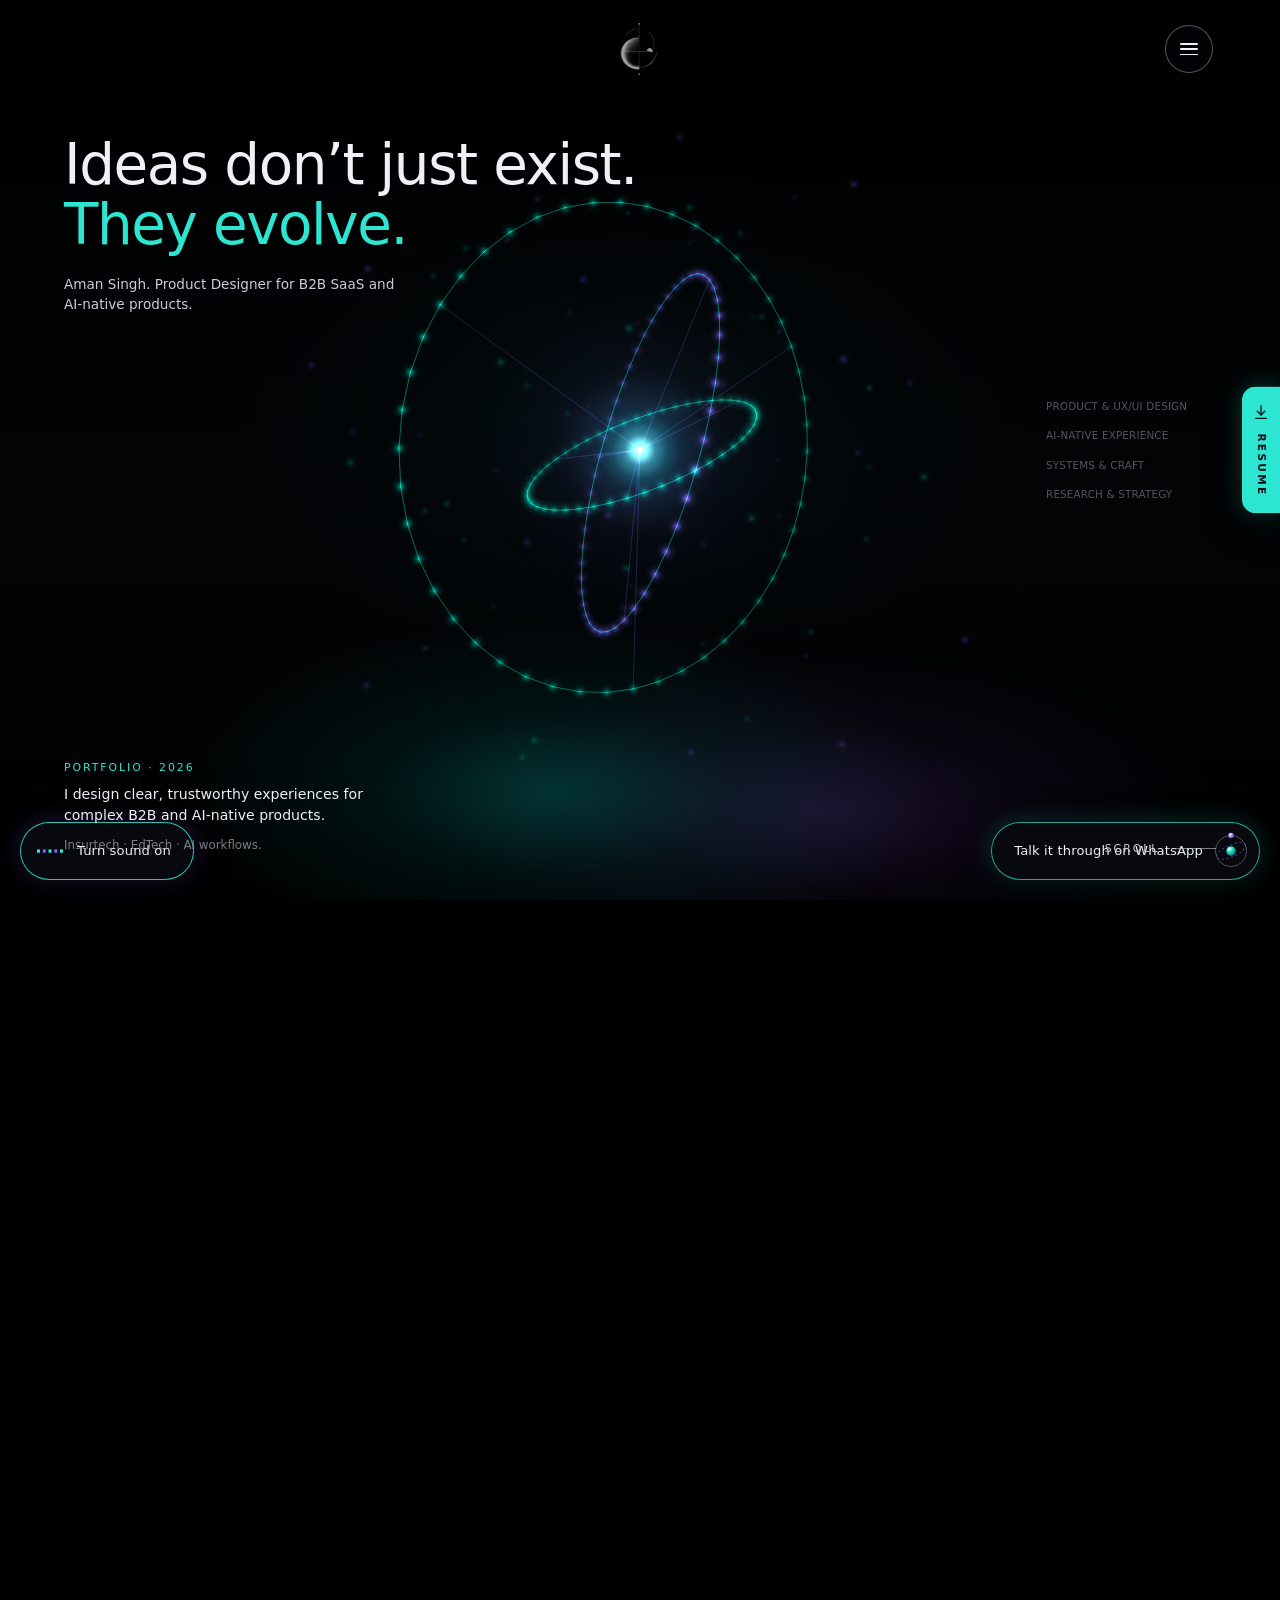
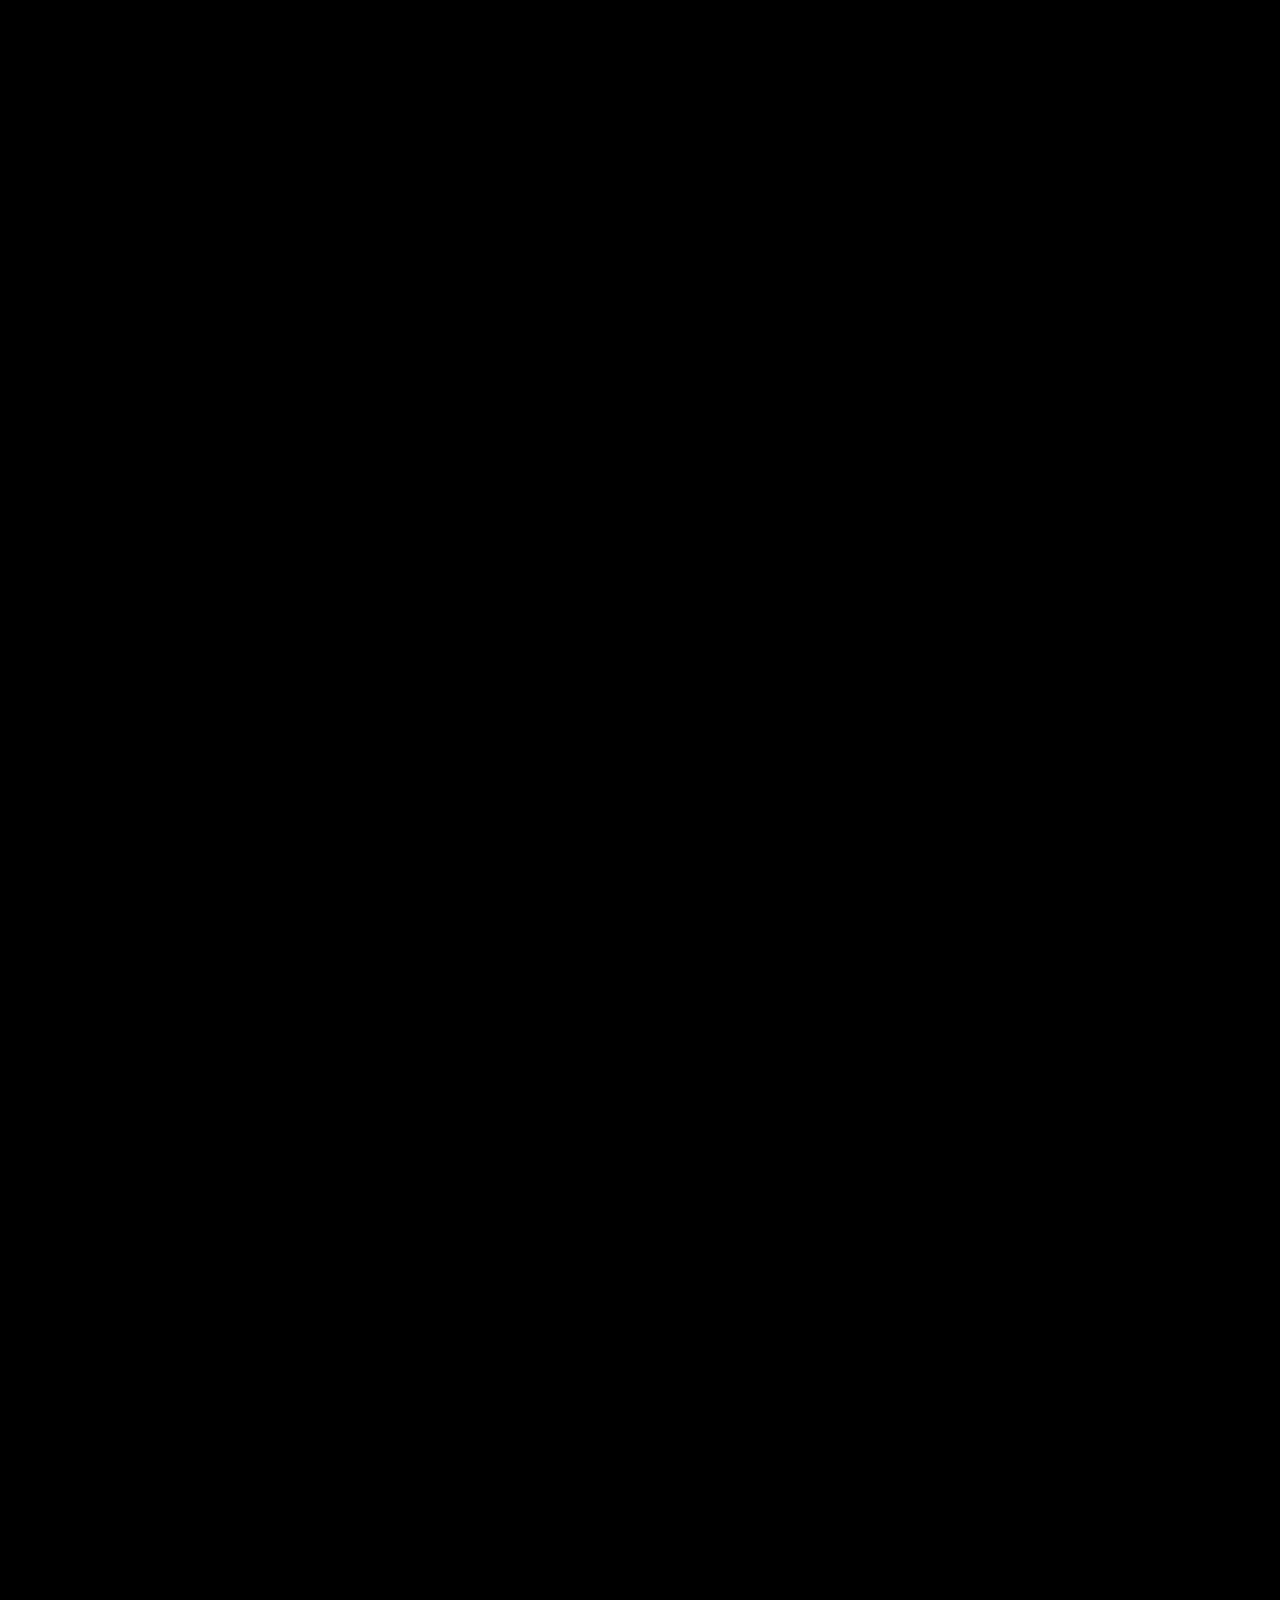
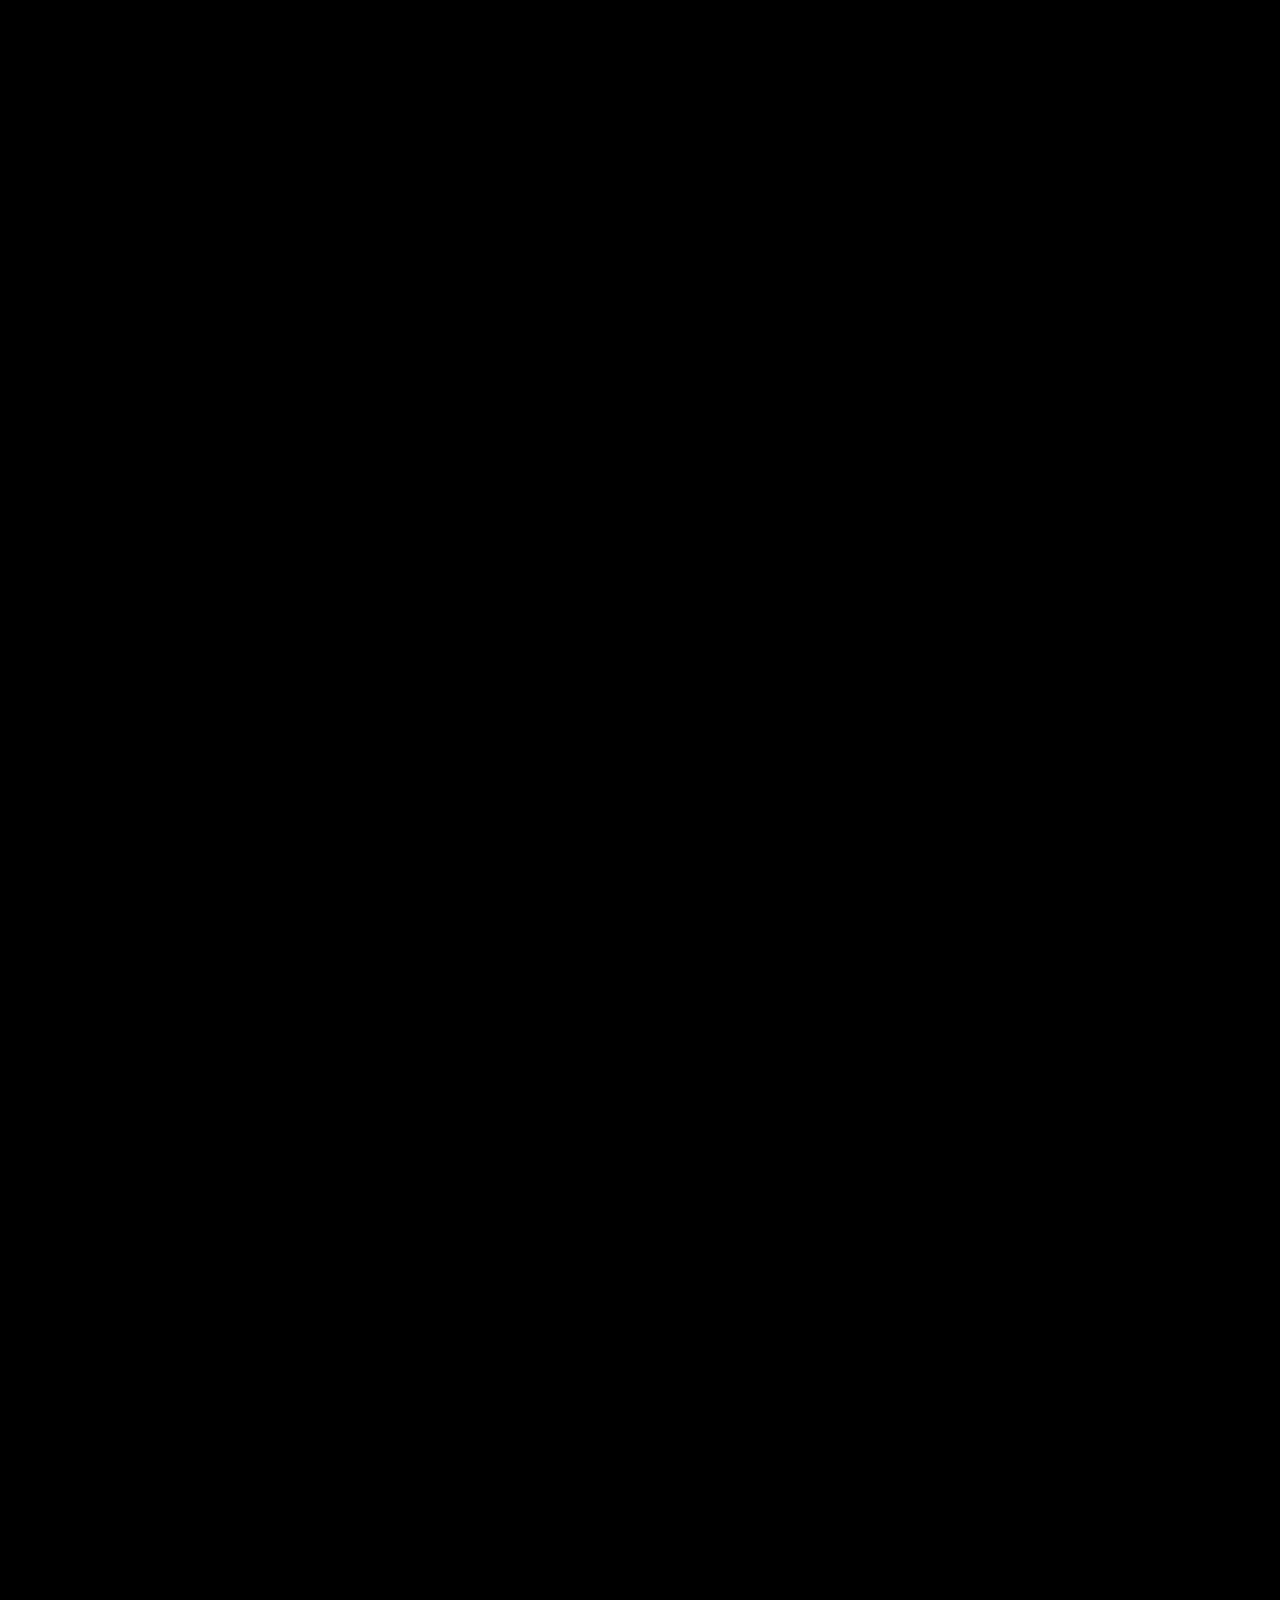
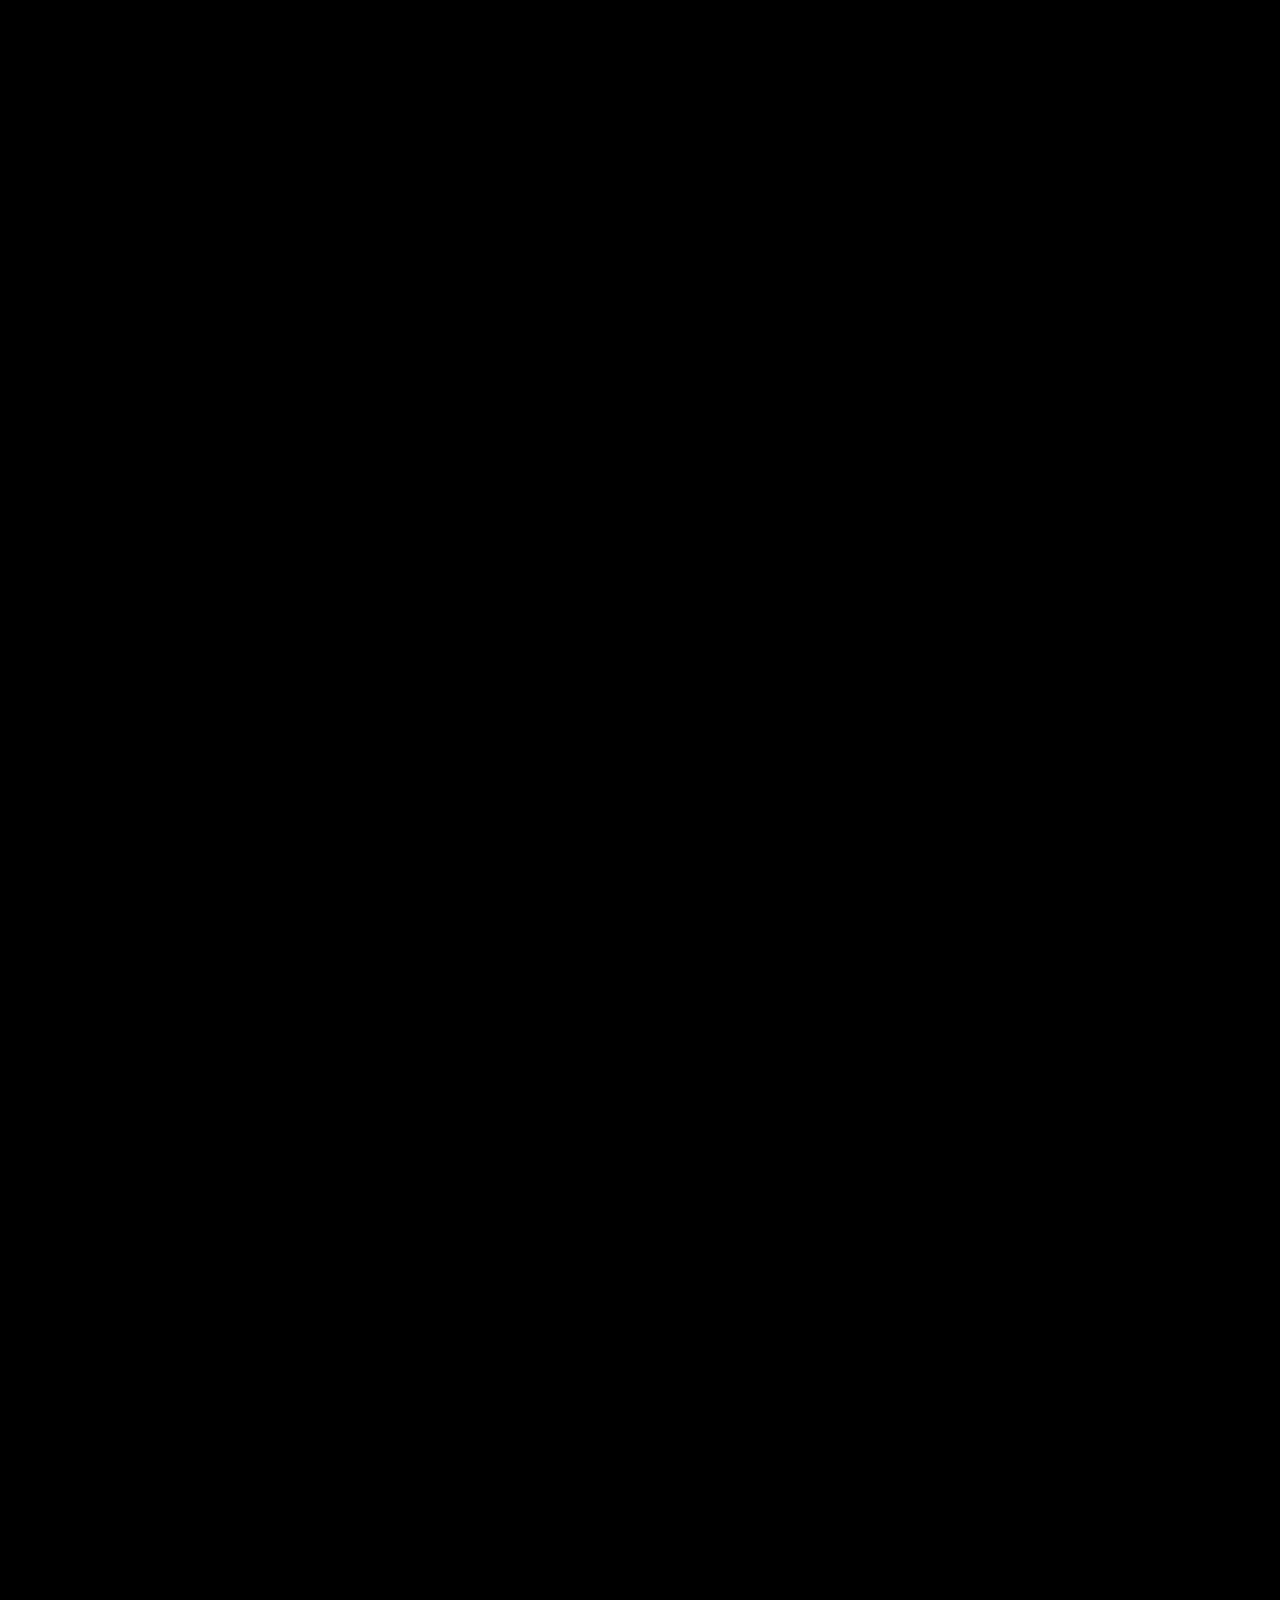
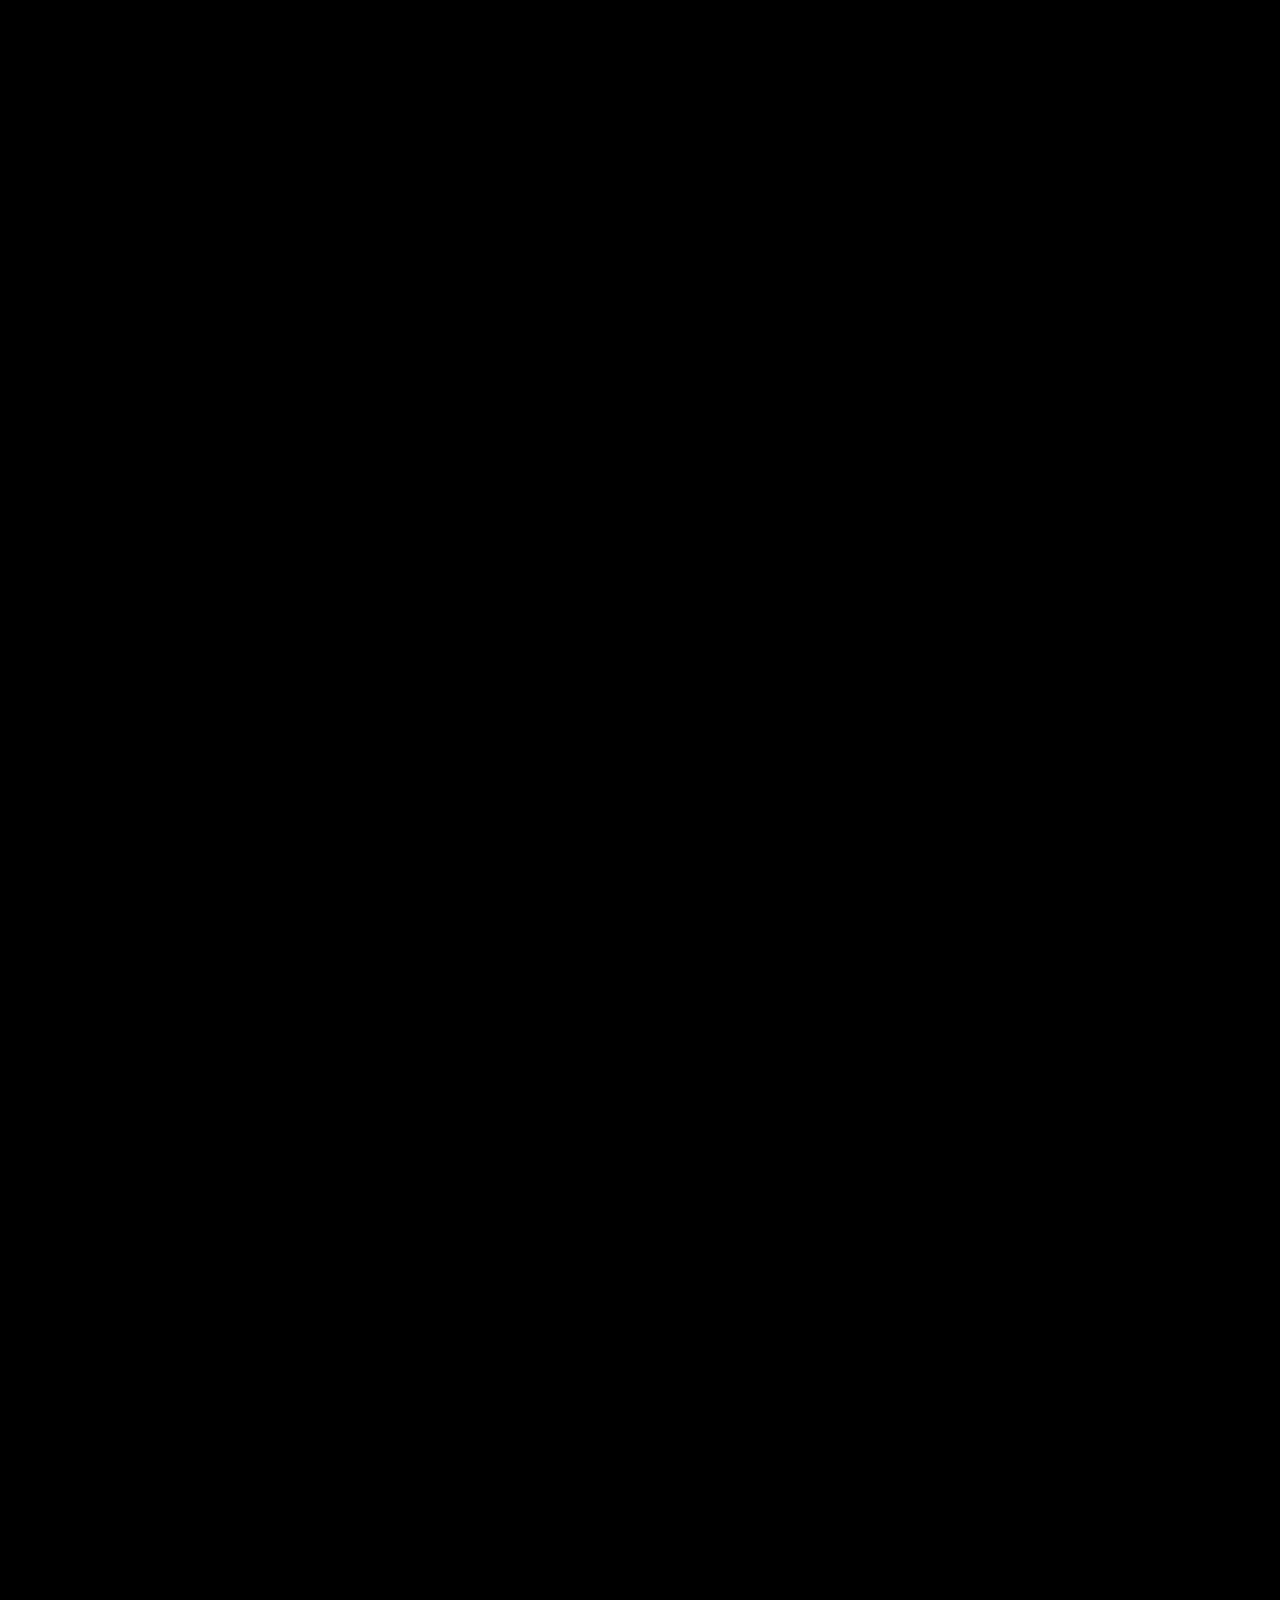
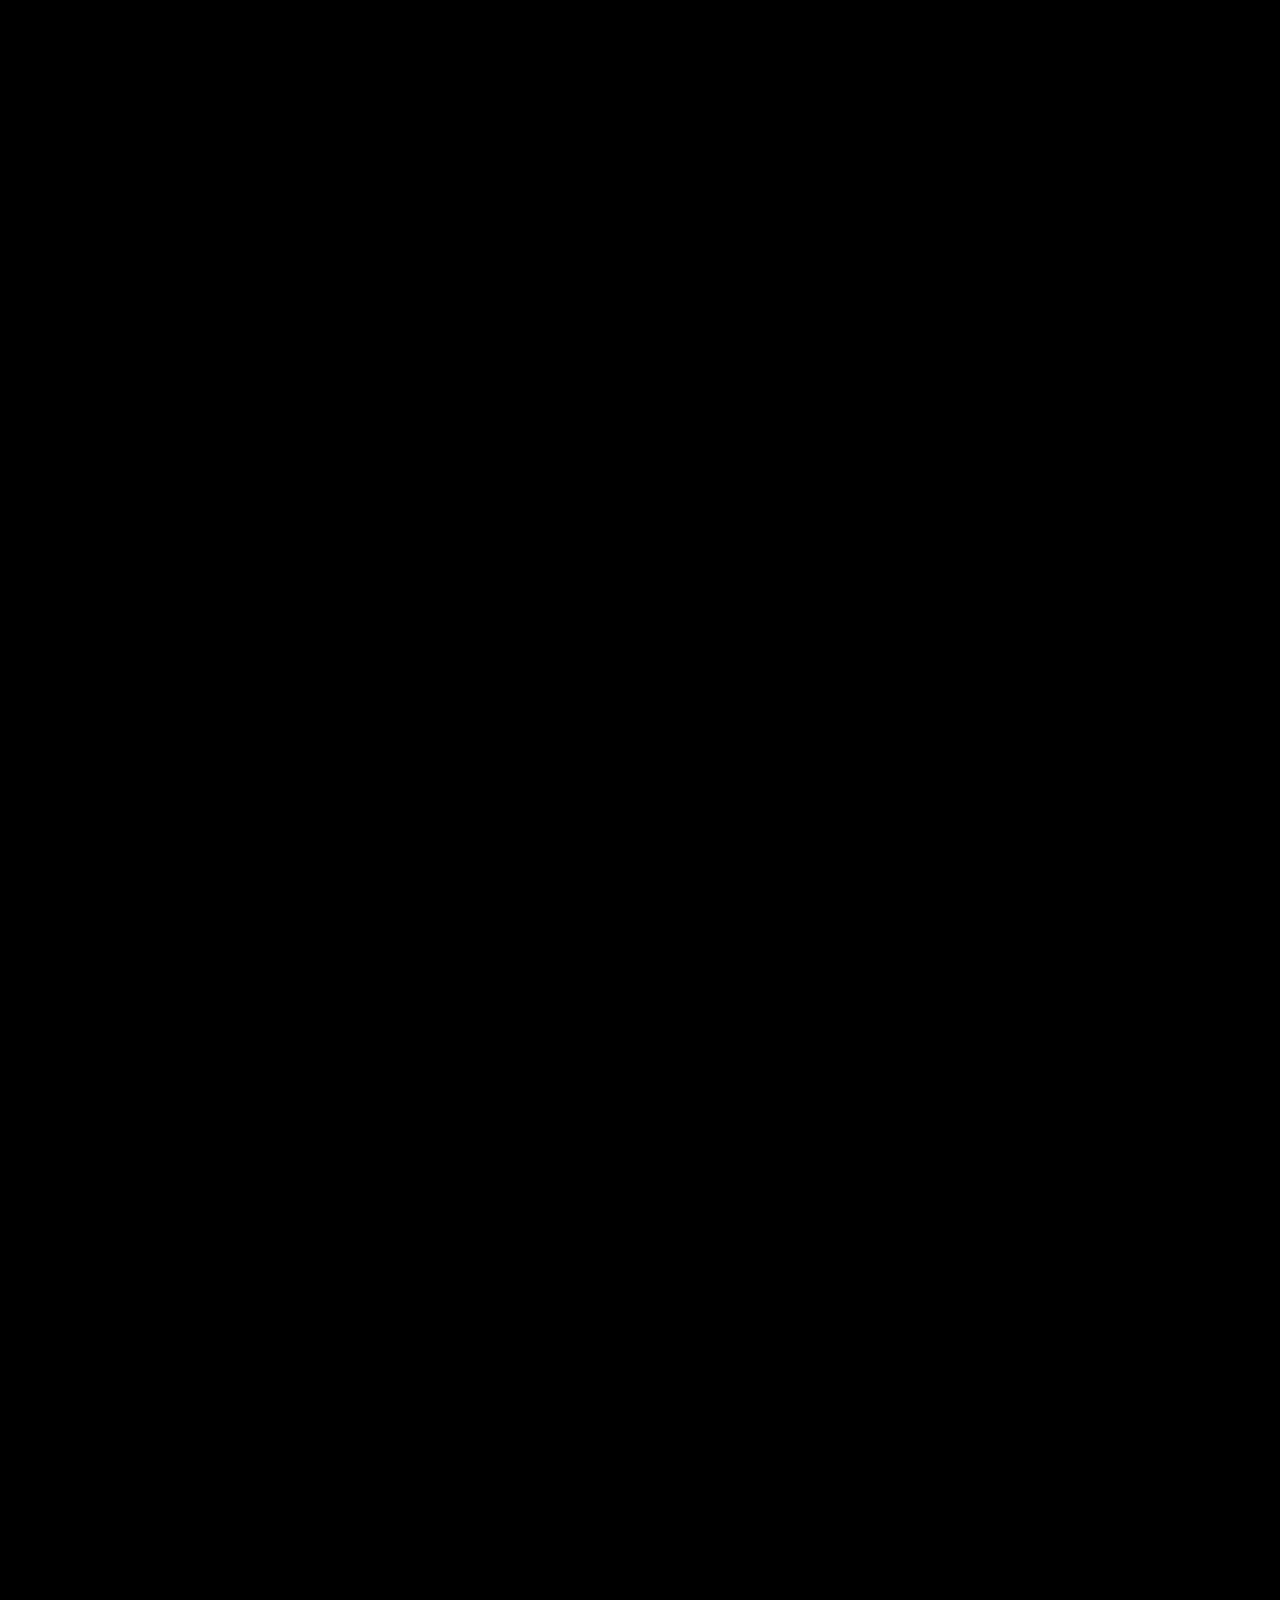
==== index.html @ 2b586ad7 "Initial commit: Aman Singh portfolio website" ====
<!DOCTYPE html>

<html lang="en">
<head>
<meta charset="utf-8"/>
<meta content="width=device-width, initial-scale=1, viewport-fit=cover" name="viewport"/>
<title>Aman Singh — Product Designer | Insurtech, B2B SaaS &amp; AI</title>
<meta name="description" content="Product Designer with 3+ years designing insurance, B2B SaaS and AI products. Case studies: Kinetic, AI for Insurance, Asuretify and a learning platform.">
<link rel="canonical" href="https://existential.design/">
<link rel="alternate" hreflang="en" href="https://existential.design/">
<link rel="alternate" hreflang="x-default" href="https://existential.design/">
<meta name="robots" content="index,follow,max-image-preview:large,max-snippet:-1,max-video-preview:-1">
<meta name="author" content="Aman Kumar Singh">
<meta name="referrer" content="strict-origin-when-cross-origin">
<meta name="theme-color" content="#040509">
<meta name="color-scheme" content="dark">
<meta name="format-detection" content="telephone=no">
<meta name="application-name" content="existential.design">
<meta name="apple-mobile-web-app-title" content="Aman Singh">
<meta name="apple-mobile-web-app-capable" content="yes">
<meta name="apple-mobile-web-app-status-bar-style" content="black-translucent">
<meta name="msapplication-TileColor" content="#040509">
<meta property="og:type" content="website">
<meta property="og:site_name" content="existential.design">
<meta property="og:locale" content="en_US">
<meta property="og:title" content="Aman Singh — Product Designer | Insurtech, B2B SaaS &amp; AI">
<meta property="og:description" content="Product Designer with 3+ years designing insurance, B2B SaaS and AI products. Case studies: Kinetic, AI for Insurance, Asuretify and a learning platform.">
<meta property="og:url" content="https://existential.design/">
<meta property="og:image" content="https://existential.design/og-image.jpg">
<meta property="og:image:type" content="image/jpeg">
<meta property="og:image:width" content="1200">
<meta property="og:image:height" content="630">
<meta property="og:image:alt" content="Aman Singh, Product Designer. Insurtech, B2B SaaS and AI products. existential.design">
<meta name="twitter:card" content="summary_large_image">
<meta name="twitter:title" content="Aman Singh — Product Designer | Insurtech, B2B SaaS &amp; AI">
<meta name="twitter:description" content="Product Designer with 3+ years designing insurance, B2B SaaS and AI products. Case studies: Kinetic, AI for Insurance, Asuretify and a learning platform.">
<meta name="twitter:image" content="https://existential.design/og-image.jpg">
<meta name="twitter:image:alt" content="Aman Singh, Product Designer. Insurtech, B2B SaaS and AI products. existential.design">
<link rel="icon" href="/favicon.ico" sizes="48x48">
<link rel="icon" type="image/svg+xml" href="/favicon.svg">
<link rel="icon" type="image/png" sizes="32x32" href="/favicon-32.png">
<link rel="icon" type="image/png" sizes="16x16" href="/favicon-16.png">
<link rel="apple-touch-icon" href="/apple-touch-icon.png">
<link rel="manifest" href="/site.webmanifest">
<link rel="sitemap" type="application/xml" href="/sitemap.xml">
<link rel="stylesheet" href="css/main.css?v=20261103">
<link rel="stylesheet" href="css/sections.css?v=20261103">


<script type="application/ld+json">{"@context": "https://schema.org", "@graph": [{"@type": "WebSite", "@id": "https://existential.design/#website", "url": "https://existential.design/", "name": "Aman Singh — Product Designer", "alternateName": "existential.design", "description": "Product Designer with 3+ years designing insurance, B2B SaaS and AI products. Case studies: Kinetic, AI for Insurance, Asuretify and a learning platform.", "inLanguage": "en", "publisher": {"@id": "https://existential.design/#aman"}}, {"@type": "ProfilePage", "@id": "https://existential.design/#profile", "url": "https://existential.design/", "name": "Aman Singh — Product Designer | Insurtech, B2B SaaS & AI", "description": "Product Designer with 3+ years designing insurance, B2B SaaS and AI products. Case studies: Kinetic, AI for Insurance, Asuretify and a learning platform.", "inLanguage": "en", "dateModified": "2026-11-03", "mainEntity": {"@id": "https://existential.design/#aman"}, "isPartOf": {"@id": "https://existential.design/#website"}, "primaryImageOfPage": {"@id": "https://existential.design/#portrait"}}, {"@type": "ImageObject", "@id": "https://existential.design/#portrait", "url": "https://existential.design/og-image.jpg", "contentUrl": "https://existential.design/og-image.jpg", "width": 1200, "height": 630, "caption": "Aman Singh, Product Designer"}, {"@type": "Person", "@id": "https://existential.design/#aman", "name": "Aman Singh", "alternateName": "Aman Kumar Singh", "jobTitle": "Product Designer", "description": "Product Designer with 3+ years designing complex B2B and enterprise products across insurance, SaaS and AI. Previously UI/UX Designer at Injala Private Limited.", "url": "https://existential.design/", "image": {"@id": "https://existential.design/#portrait"}, "email": "mailto:aman.singh369@outlook.com", "alumniOf": {"@type": "CollegeOrUniversity", "name": "Amity University, Ranchi"}, "knowsAbout": ["Product design", "UI/UX design", "UX research", "Enterprise workflows", "B2B SaaS", "AI product design", "Human-in-the-loop AI", "Insurtech", "EdTech", "Design systems", "Figma"], "sameAs": ["https://www.linkedin.com/in/aman-singh-9b36bb185", "https://www.behance.net/amansingh0129"]}, {"@type": "FAQPage", "@id": "https://existential.design/#faq", "mainEntity": [{"@type": "Question", "name": "What kind of work do you do?", "acceptedAnswer": {"@type": "Answer", "text": "I’m a product designer focused on B2B SaaS and AI-native products. My work spans insurtech platforms, EdTech systems and AI-assisted workflows, covering research, information architecture, interaction design and design systems."}}, {"@type": "Question", "name": "Are you open to new opportunities?", "acceptedAnswer": {"@type": "Answer", "text": "Yes. I’m open to product design roles on AI-native and B2B products, and to selected projects with early-stage teams. If you’re not sure which fits, send a note and we can work it out."}}, {"@type": "Question", "name": "How do you use AI in your work?", "acceptedAnswer": {"@type": "Answer", "text": "I use AI tools to move faster through research synthesis, exploration and prototyping. I also design for AI: shaping how people review, direct and correct what these systems produce, with human judgment kept in the loop."}}, {"@type": "Question", "name": "How can I get in touch?", "acceptedAnswer": {"@type": "Answer", "text": "Email me, or message me on WhatsApp or LinkedIn, with a short note on what you’re building or what’s stuck. You don’t need a detailed brief."}}, {"@type": "Question", "name": "How do you work with product and engineering teams?", "acceptedAnswer": {"@type": "Answer", "text": "Closely and early. I join discovery, define flows with product, and stay involved through handoff and design QA so that what ships matches what was designed."}}, {"@type": "Question", "name": "Where can I see more of your work?", "acceptedAnswer": {"@type": "Answer", "text": "The case studies above cover context, process and outcomes for each project. More long-form work is on Behance, linked in the footer."}}]}]}</script>
</head>
<body class="lock">
<noscript><style>body.lock{overflow:auto}#gl,#spacer{display:none}</style><div style="max-width:42rem;margin:0 auto;padding:6rem 1.5rem;line-height:1.6"><h1>Aman Singh</h1><p>Product Designer for B2B SaaS and AI-native products. Ideas don’t just exist. They evolve.</p><p>Selected work: Kinetic, Learning Management System, AI for Insurance, Asuretify.</p><p><a href="mailto:aman.singh369@outlook.com">aman.singh369@outlook.com</a> · <a href="https://www.linkedin.com/in/aman-singh-9b36bb185">LinkedIn</a> · <a href="https://www.behance.net/amansingh0129">Behance</a></p></div></noscript>
<canvas aria-hidden="true" id="gl"></canvas>
<div aria-hidden="true" id="reflection-field"></div>
<div aria-hidden="true" id="hero-pc"><canvas id="hero-pc-canvas"></canvas></div>

<div id="spacer"></div>
<div aria-hidden="true" id="progress"></div>
<div class="ui">
<nav aria-label="Primary" id="nav">
<a aria-label="Back to top" class="nav-center" data-go="0" href="#"><img alt="" aria-hidden="true" src="assets/img/nav-logo.webp" width="111" height="148"/></a>
<button aria-controls="menu" aria-expanded="false" aria-label="Open menu" class="pill nav-left" id="mbtn" type="button"><span class="mb-ico" aria-hidden="true"><i></i><i></i><i></i></span></button>
</nav>
<div aria-label="Site menu" aria-modal="true" id="menu" role="dialog">
<div class="menu-inner">
<ol class="menu-main">
<li><a data-key="home" data-target="top" href="#home"><span class="mi">01</span><span>Home</span></a></li>
<li><a data-key="services" data-target="#cap .in" href="#services"><span class="mi">02</span><span>Focus</span></a></li>
<li><a data-key="about" data-target="#about" href="#about"><span class="mi">03</span><span>About</span></a></li>
<li class="has-sub"><a data-key="work" data-target="#selected-work" href="#work"><span class="mi">04</span><span>Selected Work</span></a>
<ul class="menu-sub">
<li><a data-key="kinetic" data-target="#project-kinetic" href="#kinetic">Kinetic</a></li>
<li><a data-key="lms" data-target="#project-lms" href="#lms">Learning Management System</a></li>
<li><a data-key="ai-insurance" data-target="#project-ai-insurance" href="#ai-insurance">AI for Insurance</a></li>
<li><a data-key="asuretify" data-target="#project-asuretify" href="#asuretify">Asuretify</a></li>
</ul></li>
<li><a data-key="process" data-target="#process-evolution" href="#process"><span class="mi">05</span><span>Process</span></a></li>
<li><a data-key="faq" data-target="#faq" href="#faq"><span class="mi">06</span><span>FAQ</span></a></li>
<li><a data-key="contact" data-target="#site-footer" href="#contact"><span class="mi">07</span><span>Contact</span></a></li>
</ol>
</div>
</div>
<div data-v="a" id="hero">
<div class="hk"><h1>Ideas don’t just exist.<br/><em>They evolve.</em></h1><p class="sub">Aman Singh. Product Designer for B2B SaaS and AI-native products.</p></div>
<div id="obj"><small>Portfolio · 2026</small>I design clear, trustworthy experiences for complex B2B and AI-native products.<span class="tag">Insurtech · EdTech · AI workflows.</span></div>
<div aria-label="Areas of focus" id="hero-categories"><span>Product &amp; UX/UI Design</span><span>AI-native Experience</span><span>Systems &amp; Craft</span><span>Research &amp; Strategy</span></div>
<div id="hint">Scroll</div>
</div>
<div id="load" role="status">Forming 0%</div>
</div>
<section aria-labelledby="capt" id="cap" role="main">
<div class="in">
<header class="cap-head">
<p class="eyebrow">Four areas of focus.</p>
<h2 id="capt">Where I focus</h2>
<p class="cap-intro">Product design is the core. Each area below strengthens the others, from first framing to final handoff.</p>
</header>
<div class="offer-list">
<article class="offer">
<div class="offer-copy"><p class="eyebrow">01 — Product &amp; UX/UI Design</p><h3>Make complex things feel clear.</h3><p>Information architecture, user flows and interaction design for dense, multi-role B2B products. <span class="offer-fit">Turns complicated workflows into screens people can actually use.</span></p><div class="tags"><span>Product design</span><span>Information architecture</span><span>Interaction design</span></div></div>
</article>
<article class="offer">
<div class="offer-copy"><p class="eyebrow">02 — AI-native Experience</p><h3>Design for what AI changes.</h3><p>Interfaces where people review, direct and correct AI output, with the right balance of trust and control. <span class="offer-fit">Moves my practice from designing with AI to designing for it.</span></p><div class="tags"><span>AI UX</span><span>Human in the loop</span><span>Review states</span></div></div>
</article>
<article class="offer">
<div class="offer-copy"><p class="eyebrow">03 — Systems &amp; Craft</p><h3>Consistency that scales.</h3><p>Design systems, high-fidelity UI and clean handoff, so products stay coherent as they grow. <span class="offer-fit">Keeps the details sharp across every screen and release.</span></p><div class="tags"><span>Design systems</span><span>High-fidelity UI</span><span>Handoff</span></div></div>
</article>
<article class="offer">
<div class="offer-copy"><p class="eyebrow">04 — Research &amp; Strategy</p><h3>Frame it before you build it.</h3><p>Problem framing, discovery and validation that define what is worth building first. <span class="offer-fit">Gives every design decision something solid to stand on.</span></p><div class="tags"><span>UX research</span><span>Product strategy</span><span>Validation</span></div></div>
</article>
</div>
<div class="cap-end"><span class="end-mark"></span><p>One designer. Four focus areas. Connected thinking.</p><span class="end-mark"></span></div>
</div>
<!-- About: compact career path, part of the one-pager between Focus and Selected work -->
<section id="about" aria-labelledby="about-title">
  <div class="ab-bg" aria-hidden="true"><img loading="lazy" decoding="async" alt="" src="assets/img/aman-singh-portrait.webp" width="742" height="906"></div>
  <div class="ab-shell">
    <div class="ab-copy">
      <p class="eyebrow ab-reveal" style="--d:.04s">About</p>
      <h2 class="ab-title ab-reveal" id="about-title" style="--d:.1s">Nothing meaningful <br>begins <em>fully formed.</em></h2>
      <p class="ab-lede ab-reveal" style="--d:.2s">I started in code and followed the harder problems: insurance workflows, systems at scale, and now AI. Three years of designing rule-heavy, multi-role products across web and mobile.</p>
      <div class="ab-tabs ab-reveal" role="tablist" aria-label="About Aman" style="--d:.3s">
        <button class="ab-tab" role="tab" id="ab-tab-exp" aria-controls="ab-panel-exp" aria-selected="true" type="button"><i>01</i>Experience</button>
        <button class="ab-tab" role="tab" id="ab-tab-edu" aria-controls="ab-panel-edu" aria-selected="false" tabindex="-1" type="button"><i>02</i>Education</button>
        <button class="ab-tab" role="tab" id="ab-tab-tools" aria-controls="ab-panel-tools" aria-selected="false" tabindex="-1" type="button"><i>03</i>Toolkit</button>
      </div>
      <div class="ab-panels ab-reveal" style="--d:.38s">
        <div class="ab-panel is-on" role="tabpanel" id="ab-panel-exp" aria-labelledby="ab-tab-exp">
          <h3>UI/UX Designer</h3>
          <p class="ab-co">Injala Private Limited <span aria-hidden="true">·</span> B2B SaaS</p>
          <p class="ab-dates">Jul 2023 – Jul 2026</p>
          <p class="ab-sum">Led end-to-end product design across complex insurance, SaaS and AI products, from discovery and workflow analysis through information architecture, interaction design, prototyping, high-fidelity UI and production.</p>
        </div>
        <div class="ab-panel" role="tabpanel" id="ab-panel-edu" aria-labelledby="ab-tab-edu">
          <h3>B.Tech, Computer Science &amp; Engineering</h3>
          <p class="ab-co">Amity University, Ranchi</p>
          <p class="ab-dates">2018 – 2022</p>
          <p class="ab-sum">I began by learning how software is built, before I started designing it.</p>
        </div>
        <div class="ab-panel" role="tabpanel" id="ab-panel-tools" aria-labelledby="ab-tab-tools">
          <p class="ab-k">Design &amp; prototyping</p>
          <ul class="ab-chips"><li>Figma</li><li>FigJam</li><li>Figma Make</li><li>Framer</li><li>Spline</li><li>Lottie</li></ul>
          <p class="ab-k">Research &amp; testing</p>
          <ul class="ab-chips"><li>Maze</li><li>Hotjar</li><li>UserTesting</li></ul>
          <p class="ab-k">Delivery</p>
          <ul class="ab-chips"><li>Jira</li><li>Notion</li><li>GitHub</li></ul>
        </div>
      </div>
      <noscript><style>#about .ab-tabs{display:none}#about .ab-panel{grid-area:auto;opacity:1;visibility:visible;transform:none;margin-bottom:1.8rem}</style></noscript>
    </div>
  </div>
</section>
<section aria-label="Selected projects" id="selected-work" class="sw">
<div class="projects-intro"><p class="eyebrow">Selected work</p><h2>Ideas, made tangible.</h2><p>Four different challenges. One consistent way of thinking.</p></div>
<div class="sw-stage"><span class="sw-anchor" id="project-kinetic"></span><span class="sw-anchor" id="project-lms"></span><span class="sw-anchor" id="project-ai-insurance"></span><span class="sw-anchor" id="project-asuretify"></span>
<div class="sw-pin"><div class="sw-track"><article class="sw-panel" data-project="kinetic" style="--g:linear-gradient(128deg,#201754 0%,#4338a8 54%,#201b47 100%)" aria-label="Kinetic">
<div class="sw-ghost" aria-hidden="true">KINETIC</div>
<div class="sw-meta"><div class="sw-head"><p class="sw-idx">01 <i></i> 04</p><h3 class="sw-title">Kinetic</h3><ul class="sw-facts"><li>B2B SaaS</li><li>Product design</li><li>Insurance</li></ul></div>
<div class="sw-copy"><p>A policy management system designed to help brokers, carriers, and insurers coordinate project enrollment and complex approval workflows.</p><dl class="sw-brief"><div><dt>Context</dt><dd>Brokers, carriers and insurers needed one system to move projects, policies, documents and approvals forward.</dd></div><div><dt>Contribution</dt><dd>Product design across core workflows and modules: information architecture, user flows, interaction design and high-fidelity screens, with product and engineering.</dd></div></dl><a class="pill sw-cta" href="#kinetic-case" data-kc-open="kinetic" aria-haspopup="dialog">View case study <span aria-hidden="true">↗</span></a></div></div>
<div class="sw-shots" aria-label="Kinetic mockups"><figure class="sw-shot sw-shot-1"><img loading="lazy" id="sw-k-1" alt="Kinetic WTW Compass dashboard with AI bulk upload result" decoding="async" src="assets/img/kinetic-dashboard.webp" width="1919" height="1079"></figure><figure class="sw-shot sw-shot-2"><img loading="lazy" id="sw-k-2" alt="Kinetic project listing and AI-generated project records" decoding="async" src="assets/img/kinetic-project-listing.webp" width="1918" height="1079"></figure></div></article><article class="sw-panel" data-project="lms" style="--g:linear-gradient(128deg,#3b3fc4 0%,#6658ff 58%,#8a48ef 100%)" aria-label="Learning Management System">
<div class="sw-ghost" aria-hidden="true">LEARN</div>
<div class="sw-meta"><div class="sw-head"><p class="sw-idx">02 <i></i> 04</p><h3 class="sw-title">Learning Management System</h3><ul class="sw-facts"><li>EdTech</li><li>Product design</li><li>Learning systems</li></ul></div>
<div class="sw-copy"><p>A connected university platform bringing program and department administration, faculty scheduling, and community support into one learning management experience.</p><dl class="sw-brief"><div><dt>Context</dt><dd>Administrators, university teams, faculty and students each needed a clear path through one connected learning platform.</dd></div><div><dt>Contribution</dt><dd>The ecosystem structure and role-specific workspaces for Super Admin, University and Faculty, plus AI-enabled learning capabilities.</dd></div></dl><a class="pill sw-cta" href="#lms-case" data-kc-open="lms" aria-haspopup="dialog">View case study <span aria-hidden="true">↗</span></a></div></div>
<div class="sw-shots" aria-label="Learning Management System mockups"><figure class="sw-shot sw-shot-1"><img loading="lazy" id="sw-l-1" alt="Learning Management System community and support interface" decoding="async" src="assets/img/lms-community-support.webp" width="1919" height="1079"></figure><figure class="sw-shot sw-shot-2"><img loading="lazy" id="sw-l-2" alt="Learning Management System faculty timetable and meeting management interface" decoding="async" src="assets/img/lms-faculty-timetable.webp" width="1919" height="1079"></figure></div></article><article class="sw-panel" data-project="ai-insurance" style="--g:linear-gradient(128deg,#142b68 0%,#214bb7 54%,#14234f 100%)" aria-label="AI for Insurance">
<div class="sw-ghost" aria-hidden="true">INSIGHT</div>
<div class="sw-meta"><div class="sw-head"><p class="sw-idx">03 <i></i> 04</p><h3 class="sw-title">AI for Insurance</h3><ul class="sw-facts"><li>AI workflows</li><li>Insurance</li><li>Product design</li></ul></div>
<div class="sw-copy"><p>AI-assisted insurance workflows for reviewing coverage, comparing policy documents, and surfacing critical information with greater clarity.</p><dl class="sw-brief"><div><dt>Context</dt><dd>Insurance decisions start with documents. The challenge was making them usable without taking human judgment out.</dd></div><div><dt>Contribution</dt><dd>Product framing, information architecture, workflow definition, AI-assisted review states and interface design for the concept.</dd></div></dl><a class="pill sw-cta" href="#ai-insurance-case" data-kc-open="ai-insurance" aria-haspopup="dialog">View case study <span aria-hidden="true">↗</span></a></div></div>
<div class="sw-shots" aria-label="AI for Insurance mockups"><figure class="sw-shot sw-shot-1"><img loading="lazy" id="sw-a-1" alt="AI for Insurance personal risk advisor dashboard" decoding="async" src="assets/img/ai-insurance-risk-advisor.webp" width="955" height="598"></figure><figure class="sw-shot sw-shot-2"><img loading="lazy" id="sw-a-2" alt="AI for Insurance policy versus policy comparison results" decoding="async" src="assets/img/ai-insurance-policy-comparison.webp" width="996" height="638"></figure></div></article><article class="sw-panel" data-project="asuretify" style="--g:linear-gradient(128deg,#06494f 0%,#087d83 54%,#07383f 100%)" aria-label="Asuretify">
<div class="sw-ghost" aria-hidden="true">ASURE</div>
<div class="sw-meta"><div class="sw-head"><p class="sw-idx">04 <i></i> 04</p><h3 class="sw-title">Asuretify</h3><ul class="sw-facts"><li>Web design</li><li>UX strategy</li><li>Digital experience</li></ul></div>
<div class="sw-copy"><p>A focused website experience that makes the offering easier to understand and gives visitors a direct path to take the next step.</p><dl class="sw-brief"><div><dt>Context</dt><dd>The broker-facing experience needed a clearer link between what the product offers, how information is organised and what to do next.</dd></div><div><dt>Contribution</dt><dd>Reviewed the existing experience, identified UX friction, restructured the information architecture and redesigned the web and onboarding journey.</dd></div></dl><a class="pill sw-cta" href="#asuretify-case" data-kc-open="asuretify" aria-haspopup="dialog">View case study <span aria-hidden="true">↗</span></a></div></div>
<div class="sw-shots" aria-label="Asuretify mockups"><figure class="sw-shot sw-shot-1"><img loading="lazy" id="sw-s-1" alt="Asuretify homepage and product experience" decoding="async" src="assets/img/asuretify-homepage.webp" width="1896" height="1079"></figure><figure class="sw-shot sw-shot-2"><img loading="lazy" id="sw-s-2" alt="Asuretify integrations, metrics, and trusted clients" decoding="async" src="assets/img/asuretify-integrations.webp" width="1899" height="1079"></figure></div></article></div>
<div class="sw-ctrl"><div class="sw-count" aria-live="polite"><b class="sw-cur">01</b> / 04</div><div class="sw-dots" role="group" aria-label="Project navigation"><button class="sw-dot" type="button" aria-label="Go to Kinetic"></button><button class="sw-dot" type="button" aria-label="Go to Learning Management System"></button><button class="sw-dot" type="button" aria-label="Go to AI for Insurance"></button><button class="sw-dot" type="button" aria-label="Go to Asuretify"></button></div>
<div class="sw-arrows"><button class="sw-arr" type="button" data-dir="-1" aria-label="Previous project">←</button><button class="sw-arr" type="button" data-dir="1" aria-label="Next project">→</button></div></div>
</div></div>
</section>

<!-- Process (integrated from Process.html) -->
<section id="process-evolution" aria-labelledby="process-title">
  <div class="process-shell">
    <div class="process-content-column">
      <header class="process-intro">
        <p class="eyebrow">How I work</p>
        <h2 id="process-title">How ideas evolve.</h2>
        <p>Six stages take a product from the first question to something that keeps improving, each one building on the last.</p>
      </header>
      <div class="process-steps" aria-label="My six working stages">
        <article class="process-step is-current" data-process-step="0">
          <div class="process-step-marker"><span>01</span><i></i></div>
          <div class="process-step-copy">
            <p class="process-kicker">Discover &amp; Frame <span>· 01 / 06</span></p>
            <h3>Start with the real problem.</h3><p>Understand the people, the context and what is actually going wrong before opening a design file.</p>
            <ul class="process-sv"><li>Stakeholder and user conversations</li><li>Competitor and market scan</li><li>Problem framing</li><li>Success criteria</li><li>MVP scoping</li></ul>
            <p class="process-detail"><strong>Example tools</strong> Notion · Maze · Hotjar · UserTesting</p>
          </div>
        </article>
        <article class="process-step" data-process-step="1">
          <div class="process-step-marker"><span>02</span><i></i></div>
          <div class="process-step-copy">
            <p class="process-kicker">Structure &amp; Flow <span>· 02 / 06</span></p>
            <h3>Make the system legible.</h3><p>Map roles, journeys and information so the product makes sense before it looks good.</p>
            <ul class="process-sv"><li>Information architecture</li><li>User flows and journeys</li><li>Role and permission mapping</li><li>Content hierarchy</li><li>Low-fidelity wireframes</li></ul>
            <p class="process-detail"><strong>Example tools</strong> Figma · FigJam</p>
          </div>
        </article>
        <article class="process-step" data-process-step="2">
          <div class="process-step-marker"><span>03</span><i></i></div>
          <div class="process-step-copy">
            <p class="process-kicker">Design &amp; Prototype <span>· 03 / 06</span></p>
            <h3>Turn structure into something tangible.</h3><p>Shape interfaces and interactions, and test ideas with prototypes people can click.</p>
            <ul class="process-sv"><li>Interaction design</li><li>High-fidelity UI</li><li>Interactive prototypes</li><li>AI states and edge cases</li><li>Design systems</li></ul>
            <p class="process-detail"><strong>Example tools</strong> Figma · Figma Make · Framer · Spline · Lottie</p>
          </div>
        </article>
        <article class="process-step" data-process-step="3">
          <div class="process-step-marker"><span>04</span><i></i></div>
          <div class="process-step-copy">
            <p class="process-kicker">Test &amp; Refine <span>· 04 / 06</span></p>
            <h3>Check it against real behaviour.</h3><p>Put the design in front of people and tighten whatever does not hold up.</p>
            <ul class="process-sv"><li>Usability testing</li><li>Heuristic review</li><li>A/B comparisons</li><li>Feedback synthesis</li><li>Iteration</li></ul>
            <p class="process-detail"><strong>Example tools</strong> Maze · Hotjar · UserTesting</p>
          </div>
        </article>
        <article class="process-step" data-process-step="4">
          <div class="process-step-marker"><span>05</span><i></i></div>
          <div class="process-step-copy">
            <p class="process-kicker">Hand off &amp; Ship <span>· 05 / 06</span></p>
            <h3>Close the gap between design and build.</h3><p>Work with product and engineering so what ships matches what was intended.</p>
            <ul class="process-sv"><li>Specs and documentation</li><li>Component libraries</li><li>Developer collaboration</li><li>Design QA</li><li>Release support</li></ul>
            <p class="process-detail"><strong>Example tools</strong> Figma · Jira · GitHub</p>
          </div>
        </article>
        <article class="process-step" data-process-step="5">
          <div class="process-step-marker"><span>06</span><i></i></div>
          <div class="process-step-copy">
            <p class="process-kicker">Measure &amp; Evolve <span>· 06 / 06</span></p>
            <h3>Launch is not the finish line.</h3><p>Learn from real usage and keep improving what comes next.</p>
            <ul class="process-sv"><li>Usage analytics</li><li>Behaviour analysis</li><li>Retention insights</li><li>Experimentation</li><li>Product iteration</li></ul>
            <p class="process-detail"><strong>Example tools</strong> Hotjar · Maze · UserTesting · Jira</p>
          </div>
        </article>
      </div>
      <p class="process-closing-line">Frame the problem. Shape the system. Design the experience. Test it. Ship it. Keep evolving.</p>
    </div>
  </div>
</section>
<!-- FAQ: plain dark gradient, then flows into the closing/contact section -->
<section id="faq" aria-labelledby="faq-title">
<div class="faq-shell">
<header class="faq-head"><h2 id="faq-title">Frequently Asked Questions</h2><p>Everything you might want to know before getting in touch.</p></header>
<div class="faq-list"><div class="faq-item"><h4><button class="faq-q" type="button" id="faq-q1" aria-expanded="false" aria-controls="faq-a1"><span>What kind of work do you do?</span><i class="faq-ic" aria-hidden="true"></i></button></h4><div class="faq-a" id="faq-a1"><div><p>I’m a product designer focused on B2B SaaS and AI-native products. My work spans insurtech platforms, EdTech systems and AI-assisted workflows, covering research, information architecture, interaction design and design systems.</p></div></div></div><div class="faq-item"><h4><button class="faq-q" type="button" id="faq-q2" aria-expanded="false" aria-controls="faq-a2"><span>Are you open to new opportunities?</span><i class="faq-ic" aria-hidden="true"></i></button></h4><div class="faq-a" id="faq-a2"><div><p>Yes. I’m open to product design roles on AI-native and B2B products, and to selected projects with early-stage teams. If you’re not sure which fits, send a note and we can work it out.</p></div></div></div><div class="faq-item"><h4><button class="faq-q" type="button" id="faq-q3" aria-expanded="false" aria-controls="faq-a3"><span>How do you use AI in your work?</span><i class="faq-ic" aria-hidden="true"></i></button></h4><div class="faq-a" id="faq-a3"><div><p>I use AI tools to move faster through research synthesis, exploration and prototyping. I also design for AI: shaping how people review, direct and correct what these systems produce, with human judgment kept in the loop.</p></div></div></div><div class="faq-item"><h4><button class="faq-q" type="button" id="faq-q4" aria-expanded="false" aria-controls="faq-a4"><span>How can I get in touch?</span><i class="faq-ic" aria-hidden="true"></i></button></h4><div class="faq-a" id="faq-a4"><div><p>Email me, or message me on WhatsApp or LinkedIn, with a short note on what you’re building or what’s stuck. You don’t need a detailed brief.</p></div></div></div><div class="faq-item"><h4><button class="faq-q" type="button" id="faq-q5" aria-expanded="false" aria-controls="faq-a5"><span>How do you work with product and engineering teams?</span><i class="faq-ic" aria-hidden="true"></i></button></h4><div class="faq-a" id="faq-a5"><div><p>Closely and early. I join discovery, define flows with product, and stay involved through handoff and design QA so that what ships matches what was designed.</p></div></div></div><div class="faq-item"><h4><button class="faq-q" type="button" id="faq-q6" aria-expanded="false" aria-controls="faq-a6"><span>Where can I see more of your work?</span><i class="faq-ic" aria-hidden="true"></i></button></h4><div class="faq-a" id="faq-a6"><div><p>The case studies above cover context, process and outcomes for each project. More long-form work is on Behance, linked in the footer.</p></div></div></div><p class="faq-end">Didn’t find your question? <a href="#contact" data-jump="#site-footer" data-key="contact">Get in touch</a> and I’ll take it from there.</p></div>
</div>
</section>




<!-- Footer (integrated from Footer.html) -->
<footer id="site-footer" class="footer-concept" aria-label="existential.design closing section">
  <div class="wrap">
    <div class="logo-stage" aria-label="Brand mark reveal">
      <div class="logo-lockup" id="logoLockup">
        <div class="mascot-wrap">
          <img loading="lazy" class="mascot" alt="existential.design geometric orbital symbol" src="assets/img/orbital-mascot.webp" width="380" height="480">
        </div>
        <div class="wordmark" aria-label="existential.design">existential<span class="dot">.</span><span class="design">design</span></div>
      </div>
    </div>
    <div class="hairline"></div>
    <div class="footer-content">
      <div class="closing">
        <p class="eyebrow">Ideas don’t just exist. They evolve.</p>
        <h2 class="hook">Have a product in mind?<br><em>Let’s bring it into existence.</em></h2><p class="closing-note">Tell me what you’re building, or what’s stuck. I’ll help you work out the next step.</p>
      </div>
      <div class="touchpoints" role="navigation" aria-label="Contact and social links">
        <a href="mailto:aman.singh369@outlook.com"><span class="label">Email</span>aman.singh369@outlook.com</a>
        <a href="https://www.linkedin.com/in/aman-singh-9b36bb185" target="_blank" rel="noopener noreferrer"><span class="label">LinkedIn</span>Connect professionally ↗</a>
        <a href="https://www.behance.net/amansingh0129" target="_blank" rel="noopener noreferrer"><span class="label">Case studies</span>Explore on Behance ↗</a>
      </div>
    </div>
    <div class="hairline"></div>
    <div class="bottom-row">
      <span>© <span id="year">2026</span> Aman Singh · existential.design</span>
      <span>Product design for B2B SaaS &amp; AI.</span>
    </div>
  </div>
</footer>
</section>










<section id="kinetic-case" role="dialog" aria-modal="true" aria-labelledby="kc-title" aria-hidden="true">
<div class="kc-bg" aria-hidden="true"><i></i><i></i><i></i><i></i></div>
<div class="kc-scroll" tabindex="-1"><div class="kc-prog" aria-hidden="true"></div>
<div class="kc-act kc-top"><div class="hero">
 <div class="kc-in"><a class="kc-back" href="#work" data-kc-close>← Back to selected work</a>
  <div class="hero-grid">
   <div>
    <div class="eyebrow">Product design · B2B SaaS · Insurtech</div>
    <h1 id="kc-title" role="heading" aria-level="2">Kinetic<br><em>Policy management.</em></h1>
    <p class="lede">Insurance work, untangled. One system for brokers, carriers, and insurers.</p>
    <div class="hero-tags"><span class="tag">Enterprise workflows</span><span class="tag">Policy management</span><span class="tag">Human + AI</span></div><a class="kc-hook" href="mailto:aman.singh369@outlook.com?subject=A%20problem%20like%20Kinetic">Have a problem like this? Let’s talk <span aria-hidden="true">→</span></a>
   </div>
   <div class="hero-art">
    <img loading="lazy" decoding="async" data-ref="sw-k-1" src="assets/img/kinetic-dashboard.webp" width="1919" height="1079" alt="Kinetic dashboard showing project management and AI-assisted bulk upload">
    <div class="hero-caption"><span>Kinetic · Product interface</span><span>01 / Platform evolution</span></div>
   </div>
  </div>
  <div class="stats">
   <div class="stat"><strong>283 → 4,500+</strong><span>Project enrollments reported across 18 months</span></div>
   <div class="stat"><strong>3</strong><span>Core stakeholder groups: brokers, carriers, insurers</span></div>
   <div class="stat"><strong>End-to-end</strong><span>Project, policy, document and approval workflows</span></div>
  </div>
 </div>
</div></div>
<div class="kc-int"><div class="kc-int-pin"><span>Chapter 01</span><b>Context</b></div></div>
<div class="kc-act"><section id="kc-overview">
 <div class="kc-in">
  <div class="section-head"><div class="section-num">01 / CONTEXT</div><div><h2>One product. Different responsibilities. Shared outcomes.</h2><p class="section-intro">Kinetic supported insurance project and policy operations across multiple organizations.</p></div></div>
  <div class="two-col">
   <div class="copy"><p><strong>Brokers</strong> needed to coordinate project information and move submissions forward. <strong>Carriers</strong> needed consistent information and clear decision points. <strong>Insurers</strong> needed visibility, governance, and confidence that the right steps had been completed.</p></div>
   <aside class="callout"><div class="eyebrow">Design question</div><h3>How might one system make complex insurance work easier to understand, move forward, and review?</h3><p>That question shaped the information architecture, workflow patterns, shared components, and the way the product surfaced status and supporting documents.</p></aside>
  </div>
 </div>
</section><section id="kc-challenge">
 <div class="kc-in">
  <div class="section-head"><div class="section-num">02 / CHALLENGE</div><div><h2>Complexity was distributed across the workflow.</h2><p class="section-intro">The product had to bring structure to operational complexity without flattening the real differences between roles, approval stages, and insurance requirements.</p></div></div>
  <div class="problem-grid">
   <article class="problem"><span class="index">01 / CONTEXT</span><h3>Fragmented information</h3><p>Project details, policy information, documents, and communication needed to be easier to find in the context of the work.</p></article>
   <article class="problem"><span class="index">02 / COORDINATION</span><h3>Multi-party decisions</h3><p>Broker, carrier, and insurer responsibilities overlapped, but each role needed clear ownership and next steps.</p></article>
   <article class="problem"><span class="index">03 / SCALE</span><h3>More projects, more states</h3><p>As enrollment grew, list views, status indicators, bulk actions, and reusable patterns had to remain legible at scale.</p></article>
  </div>
 </div>
</section></div>
<div class="kc-int"><div class="kc-int-pin"><span>Chapter 02</span><b>Craft</b></div></div>
<div class="kc-act light"><section id="kc-evolution">
 <div class="kc-in">
  <div class="section-head"><div class="section-num">03 / EVOLUTION</div><div><h2>Designing for the insurance lifecycle, not isolated screens.</h2><p class="section-intro">The work evolved around the decision sequence that users actually moved through.</p></div></div>
  <div class="lifecycle">
   <article class="phase"><small>Stage 01</small><h3>Before Quoting</h3><p>Collect and structure project details, understand the submission, and prepare the information needed to evaluate risk and move toward a quote.</p></article>
   <article class="phase"><small>Stage 02</small><h3>Before Binding</h3><p>Review quote details and outstanding requirements, coordinate approvals, and make the transition from quote to bind explicit.</p></article>
   <article class="phase"><small>Stage 03</small><h3>After Binding</h3><p>Keep policy information, documents, and follow-up activity connected after binding so the record remains useful beyond the decision point.</p></article>
  </div>
  <div class="visual">
   <img data-ref="sw-k-2" src="assets/img/kinetic-project-listing.webp" width="1918" height="1079" alt="Kinetic project listing interface showing records and AI-generated project data" loading="lazy">
   <div class="visual-caption"><span>Project listing · Record visibility</span><span>Illustrative product screen</span></div>
  </div>
 </div>
</section><section id="kc-systems">
 <div class="kc-in">
  <div class="section-head"><div class="section-num">04 / SYSTEMS</div><div><h2>Make the next action easier to see.</h2><p class="section-intro">The product experience was built from connected capabilities: project tracking, detailed policy records, supporting documents, communication, and approvals.</p></div></div>
  <div class="feature-row">
   <div class="feature-copy"><div class="eyebrow">01 · Project operations</div><h3>From record keeping to project visibility.</h3><p>Project lists and record details helped users orient themselves in a growing portfolio of work.</p><ul class="feature-list"><li>Project listing and status visibility</li><li>AI-assisted bulk upload for handling project data</li></ul></div>
   <div class="feature-image"><img data-ref="sw-k-2" src="assets/img/kinetic-project-listing.webp" width="1918" height="1079" alt="Kinetic project listing screen" loading="lazy"></div>
  </div>
  <div class="feature-row reverse">
   <div class="feature-copy"><div class="eyebrow">02 · Policy detail</div><h3>Keep the decision and its evidence together.</h3><p>Policy detail brought key information into a single working context, including coverage status, timeline, and documents.</p><ul class="feature-list"><li>Visible policy state and key attributes</li><li>Timeline and supporting documents in context</li></ul></div>
   <div class="feature-image"><img src="assets/img/kinetic-policy-detail.webp" width="1919" height="1079" alt="Kinetic policy detail screen with coverage status, timeline, and documents" loading="lazy"></div>
  </div>
  <div class="feature-row">
   <div class="feature-copy"><div class="eyebrow">03 · Connected workflow</div><h3>Support coordination across roles.</h3><p>Documents, messenger, feeds, notes, and approval checkpoints formed part of the broader operational system.</p><ul class="feature-list"><li>Documents associated with project and policy context</li><li>Communication and activity connected to the work</li></ul></div>
   <div class="feature-image"><img data-ref="sw-k-1" src="assets/img/kinetic-dashboard.webp" width="1919" height="1079" alt="Kinetic dashboard and project workflow interface" loading="lazy"></div>
  </div>
 </div>
</section><section id="kc-roles">
 <div class="kc-in">
  <div class="section-head"><div class="section-num">05 / ROLE DESIGN</div><div><h2>A shared platform, with role-aware workflows.</h2><p class="section-intro">The experience needed consistency without pretending every user had the same goal.</p></div></div>
  <div class="role-grid">
   <div><small>Broker</small><p>Coordinate project submissions, track progress, and keep information moving between parties.</p></div>
   <div><small>Carrier</small><p>Review project information, work through underwriting requirements, and respond at the right decision stage.</p></div>
   <div><small>Insurer</small><p>Maintain visibility over policy decisions, documentation, and governance requirements.</p></div>
   <div><small>Super admin</small><p>Support platform-level review and oversight through configuration and review-oriented workflows.</p></div>
  </div>
 </div>
</section></div>
<div class="kc-int"><div class="kc-int-pin"><span>Chapter 03</span><b>Outcome</b></div></div>
<div class="kc-act end"><section id="kc-impact" class="impact">
 <div class="kc-in">
  <div class="section-head"><div class="section-num">06 / IMPACT</div><div><h2>Growth changed the design problem.</h2><p class="section-intro">The product had to keep working as the number of live projects and the breadth of workflows increased.</p></div></div>
  <div class="impact-grid">
   <div><div class="impact-number">283 <span>→</span><br>4,500+</div><div class="impact-label">Project enrollments over 18 months · reported product outcome</div></div>
   <div class="impact-note">Kinetic scaled from hundreds to 4,500+ live enrollments, and the experience and its reusable patterns had to scale with it. A product-level outcome, not a claim that design alone drove the growth.</div>
  </div>
  <p class="scope-note">Additional reported context: the platform served organizations including WTW, Lockton, USI, Keenan, and NSI across the USA and France.</p>
 </div>
</section><section id="kc-approach">
 <div class="kc-in">
  <div class="section-head"><div class="section-num">07 / MY CONTRIBUTION</div><div><h2>Translate business rules into usable systems.</h2><p class="section-intro">My work covered product design across core workflows and modules, partnering with product and engineering to bring complex requirements into production-ready experiences.</p></div></div>
  <div class="two-col">
   <div class="copy"><p><strong>Product and UX:</strong> information architecture, user flows, interaction design, high-fidelity screens, and iteration across project/policy management, approvals, documents, and messaging.</p></div>
   <div class="copy"><p><strong>Cross-functional delivery:</strong> worked with product, engineering, QA, and enterprise stakeholders to clarify requirements, review implementation, and evolve the experience through releases.</p></div>
  </div>
 </div>
</section><section class="next-step" id="kc-contact">
 <div class="kc-in">
  <div class="eyebrow" style="justify-content:center">Ideas don’t just exist. They evolve.</div>
  <h2>Got a messy problem?<br><span style="color:#9da4ad">Let’s make it obvious.</span></h2>
  <p>Tell me what’s stuck.</p>
  <div class="ctas"><a class="pill-link primary" href="mailto:aman.singh369@outlook.com">Get in touch ↗</a><a class="pill-link" href="#kinetic-case" data-kc-close>Back to selected work ←</a></div>
 </div>
</section><footer class="kc-foot kc-in"><span>© Aman Singh · Kinetic case study</span><span>Product design · Enterprise systems · Insurtech</span><a href="mailto:aman.singh369@outlook.com">aman.singh369@outlook.com</a></footer></div>
</div></section>
<section id="lms-case" role="dialog" aria-modal="true" aria-labelledby="lms-case-title" aria-hidden="true">
<div class="kc-bg" aria-hidden="true"><i></i><i></i><i></i><i></i></div>
<div class="kc-scroll" tabindex="-1"><div class="kc-prog" aria-hidden="true"></div>
<div class="kc-act kc-top"><div class="hero">
 <div class="kc-in"><a class="kc-back" href="#work" data-kc-close>← Back to selected work</a>
  <div class="hero-grid">
   <div>
    <div class="eyebrow">Product design · EdTech · AI-assisted learning</div>
    <h1 id="lms-case-title" role="heading" aria-level="2">Learning<br><em>ecosystem.</em></h1>
    <p class="lede">Four roles. One learning loop. Content, teaching and feedback finally connected.</p>
    <div class="hero-tags"><span class="tag">Multi-role platform</span><span class="tag">Learning operations</span><span class="tag">AI-enabled tools</span></div><a class="kc-hook" href="mailto:aman.singh369@outlook.com?subject=A%20problem%20like%20LMS">Have a problem like this? Let’s talk <span aria-hidden="true">→</span></a>
   </div>
   <div class="hero-art">
    <img loading="lazy" decoding="async" data-ref="sw-l-1" src="assets/img/lms-community-support.webp" width="1919" height="1079" alt="Learning Management System community and support interface">
    <div class="hero-caption"><span>Learning Management System · Product interface</span><span>01 / Learning ecosystem</span></div>
   </div>
  </div>
  <div class="stats"><div class="stat"><strong>4 role areas</strong><span>Super Admin, University, Faculty, Student</span></div><div class="stat"><strong>Connected</strong><span>Content, video, assessment, and analytics</span></div><div class="stat"><strong>AI-assisted</strong><span>Content generation and remedial suggestions</span></div></div>
 </div>
</div></div>
<div class="kc-int"><div class="kc-int-pin"><span>Chapter 01</span><b>Context</b></div></div><div class="kc-act"><section id="lms-overview"><div class="kc-in"><div class="section-head"><div class="section-num">01 / CONTEXT</div><div><h2>Learning is a system of people, content, and feedback.</h2><p class="section-intro">The LMS concept brought together institutional operations and day-to-day learning tasks.</p></div></div><div class="two-col"><div class="copy"><p><strong>Administrators</strong> need oversight, configuration, and reporting. <strong>University teams</strong> coordinate courses and faculty. <strong>Faculty</strong> prepare content, teach, assess, and respond to student needs. <strong>Students</strong> need a clear path through learning materials, assignments, and feedback.</p></div><aside class="callout"><div class="eyebrow">Design question</div><h3>How might one learning platform adapt to each role while keeping content, assessment, and progress connected?</h3><p>The response was role-specific information architecture supported by shared patterns for content, tasks, analytics, and feedback.</p></aside></div></div></section><section id="lms-challenge"><div class="kc-in"><div class="section-head"><div class="section-num">02 / CHALLENGE</div><div><h2>Different roles. One learning journey.</h2><p class="section-intro">The platform needed to balance institutional control with practical teaching and learning workflows.</p></div></div><div class="problem-grid"><article class="problem"><span class="index">01 / ROLE CLARITY</span><h3>Relevant by default</h3><p>Present the right tools and information for each role, while keeping navigation and interaction patterns familiar.</p></article><article class="problem"><span class="index">02 / CONTENT FLOW</span><h3>From material to learning</h3><p>Connect course content, video resources, lesson structure, and assessments rather than scattering them across separate tasks.</p></article><article class="problem"><span class="index">03 / FEEDBACK LOOP</span><h3>Make progress actionable</h3><p>Use assessment and student-monitoring signals to help faculty identify where additional support may be needed.</p></article></div></div></section></div><div class="kc-int"><div class="kc-int-pin"><span>Chapter 02</span><b>System</b></div></div><div class="kc-act light"><section id="lms-architecture"><div class="kc-in"><div class="section-head"><div class="section-num">03 / ARCHITECTURE</div><div><h2>Separate responsibilities. Connect the information.</h2><p class="section-intro">The information architecture was organized around four role areas, each with a distinct job within the wider learning ecosystem.</p></div></div><div class="role-grid"><div><small>Role 01 · Super Admin</small><p>Platform-level configuration, access, oversight, and system administration.</p></div><div><small>Role 02 · University</small><p>Institutional management of courses, faculty, academic structures, and reporting.</p></div><div><small>Role 03 · Faculty</small><p>Content preparation, course delivery, assessment, and student progress monitoring.</p></div><div><small>Role 04 · Student</small><p>Access learning materials, complete assessments, and use feedback to guide next steps.</p></div></div><div class="feature-row"><div class="feature-copy"><div class="eyebrow">System principle</div><h3>Shared patterns. Role-specific priorities.</h3><p>Consistent navigation, content structures, and task patterns help the platform feel unified.</p><ul class="feature-list"><li>Role-based information architecture and permissions</li><li>Consistent content and course structures</li></ul></div><div class="feature-image"><img data-ref="sw-l-2" src="assets/img/lms-faculty-timetable.webp" width="1919" height="1079" alt="Learning Management System faculty timetable and meeting management interface" loading="lazy"></div></div></div></section><section id="lms-capabilities"><div class="kc-in"><div class="section-head"><div class="section-num">04 / CAPABILITIES</div><div><h2>Build a loop from content to feedback.</h2><p class="section-intro">The product scope connected core LMS functions with AI-assisted capabilities that help faculty prepare material and interpret learning needs.</p></div></div><div class="lifecycle"><article class="phase"><small>01 · AI Content Pack Generator</small><h3>Turn source material into structured learning assets.</h3><p>A faculty-facing workflow for creating content packs from learning inputs, with generated material kept editable and reviewable before it becomes part of a course.</p><ul class="feature-list"><li>Organize generated assets around course and lesson context</li><li>Keep faculty in control of review and refinement</li></ul></article><article class="phase"><small>02 · Video Intelligence</small><h3>Make recorded learning easier to navigate.</h3><p>Part of the wider content ecosystem, with the opportunity to organize video into more useful learning units such as chapters, key concepts, and summaries.</p><ul class="feature-list"><li>Structure long-form video into navigable pieces</li><li>Connect video insights to course content</li></ul></article><article class="phase"><small>03 · Assessment &amp; remedial suggestions</small><h3>Connect evaluation to a useful next step.</h3><p>Assessments and student monitoring can reveal where a learner may need support.</p><ul class="feature-list"><li>Connect assessment outcomes to visible learning signals</li><li>Suggest targeted follow-up material or practice</li></ul></article></div><div class="visual"><img data-ref="sw-l-1" src="assets/img/lms-community-support.webp" width="1919" height="1079" alt="Learning Management System community and support interface" loading="lazy"><div class="visual-caption"><span>Community &amp; support · Shared patterns</span><span>Product screen</span></div></div></div></section></div><div class="kc-int"><div class="kc-int-pin"><span>Chapter 03</span><b>Outcome</b></div></div><div class="kc-act end"><section id="lms-impact" class="impact"><div class="kc-in"><div class="section-head"><div class="section-num">05 / DESIGN OUTCOME</div><div><h2>A connected structure for academic work.</h2><p class="section-intro">The core design outcome was a role-based LMS ecosystem that links administration, teaching, learning content, assessment, and student support.</p></div></div><div class="impact-grid"><div><div class="impact-number">4 <span>→</span> 1</div><div class="impact-label">Role areas · one connected learning ecosystem</div></div><div class="impact-note">No adoption or grade metrics are claimed; validated figures weren’t provided. The outcome is structure and capability, not invented uplift.</div></div></div></section><section id="lms-approach"><div class="kc-in"><div class="section-head"><div class="section-num">06 / MY CONTRIBUTION</div><div><h2>Design the structure, then the capabilities.</h2></div></div><div class="two-col"><div class="copy"><p><strong>My design scope</strong> covered the ecosystem structure and its role-specific workspaces, including Super Admin, University, Faculty, and AI-enabled learning capabilities.</p></div><div class="copy"><p>The architecture established a way to connect content creation, video intelligence, assessments, analytics, reporting, and student monitoring within a coherent product model.</p></div></div></div></section><section class="next-step" id="lms-contact"><div class="kc-in"><div class="eyebrow" style="justify-content:center">Ideas don’t just exist. They evolve.</div><h2>Got a messy problem?<br><span style="color:#9da4ad">Let’s make it obvious.</span></h2><p>Tell me what’s stuck.</p><div class="ctas"><a class="pill-link primary" href="mailto:aman.singh369@outlook.com">Get in touch ↗</a><a class="pill-link" href="#lms-case" data-kc-close>Back to selected work ←</a></div></div></section><footer class="kc-foot kc-in"><span>© Aman Singh · Learning Management System case study</span><span>Product design · EdTech · AI-enabled learning</span><a href="mailto:aman.singh369@outlook.com">aman.singh369@outlook.com</a></footer></div></div>
</section>
<section id="ai-insurance-case" role="dialog" aria-modal="true" aria-labelledby="ai-insurance-case-title" aria-hidden="true">
<div class="kc-bg" aria-hidden="true"><i></i><i></i><i></i><i></i></div>
<div class="kc-scroll" tabindex="-1"><div class="kc-prog" aria-hidden="true"></div>
<div class="kc-act kc-top"><div class="hero">
 <div class="kc-in"><a class="kc-back" href="#work" data-kc-close>← Back to selected work</a>
  <div class="hero-grid">
   <div>
    <div class="eyebrow">Product design · AI · Insurtech</div>
    <h1 id="ai-insurance-case-title" role="heading" aria-level="2">AI for<br><em>Insurance.</em></h1>
    <p class="lede">Insurance runs on documents. I made them usable, with people still in charge.</p>
    <div class="hero-tags"><span class="tag">0 → 1 product</span><span class="tag">Document intelligence</span><span class="tag">Human in the loop</span></div><a class="kc-hook" href="mailto:aman.singh369@outlook.com?subject=A%20problem%20like%20AI%20insurance">Have a problem like this? Let’s talk <span aria-hidden="true">→</span></a>
   </div>
   <div class="hero-art">
    <img loading="lazy" decoding="async" data-ref="sw-a-1" src="assets/img/ai-insurance-risk-advisor.webp" width="955" height="598" alt="AI for Insurance personal risk advisor dashboard">
    <div class="hero-caption"><span>AI for Insurance · Product interface</span><span>01 / Human + AI</span></div>
   </div>
  </div>
  <div class="stats"><div class="stat"><strong>0 → 1</strong><span>Product concept to designed experience</span></div><div class="stat"><strong>Document-led</strong><span>Insurance information and risk extraction</span></div><div class="stat"><strong>Human-led</strong><span>Review, exceptions, and final judgment</span></div></div>
 </div>
</div></div>
<div class="kc-int"><div class="kc-int-pin"><span>Chapter 01</span><b>Context</b></div></div><div class="kc-act"><section id="ai-overview"><div class="kc-in"><div class="section-head"><div class="section-num">01 / CONTEXT</div><div><h2>Insurance decisions start with documents. The hard part is making them usable.</h2><p class="section-intro">Insurance teams work with complex policy language, risk details, coverage information, and exceptions.</p></div></div><div class="two-col"><div class="copy"><p><strong>The design opportunity</strong> was not to add a chat interface to insurance. It was to create a workflow where users could provide source documents, inspect extracted information, understand risk signals, and decide what required attention.</p></div><aside class="callout"><div class="eyebrow">Design question</div><h3>How might AI reduce the effort of reading and organizing insurance information without reducing user control?</h3><p>The interface needed to make source evidence, extracted fields, risk signals, and review actions legible in one connected experience.</p></aside></div></div></section><section id="ai-challenge"><div class="kc-in"><div class="section-head"><div class="section-num">02 / CHALLENGE</div><div><h2>Automate the repetitive work. Keep the judgment visible.</h2><p class="section-intro">The core UX challenge was trust.</p></div></div><div class="problem-grid"><article class="problem"><span class="index">01 / INPUT</span><h3>Dense source material</h3><p>Policy documents contain varied structures and terminology.</p></article><article class="problem"><span class="index">02 / INTERPRETATION</span><h3>Uncertain outputs</h3><p>AI-generated fields and risk signals need context, validation, and visible uncertainty rather than unexplained certainty.</p></article><article class="problem"><span class="index">03 / DECISION</span><h3>Human accountability</h3><p>Underwriters and insurance professionals must be able to correct, override, or escalate results before acting on them.</p></article></div></div></section></div><div class="kc-int"><div class="kc-int-pin"><span>Chapter 02</span><b>Trust</b></div></div><div class="kc-act light"><section id="ai-workflow"><div class="kc-in"><div class="section-head"><div class="section-num">03 / WORKFLOW</div><div><h2>Make AI legible at every step.</h2><p class="section-intro">The designed experience follows a reviewable sequence instead of collapsing the process into a single answer.</p></div></div><div class="lifecycle four"><article class="phase"><small>Step 01</small><h3>Provide</h3><p>Upload policy or submission documents and establish the source material for analysis.</p></article><article class="phase"><small>Step 02</small><h3>Extract</h3><p>Organize relevant policy details and risk information into structured fields.</p></article><article class="phase"><small>Step 03</small><h3>Review</h3><p>Inspect extracted values, evidence, confidence cues, and exceptions before accepting them.</p></article><article class="phase"><small>Step 04</small><h3>Decide</h3><p>Correct, override, or escalate findings, keeping the professional in control of the outcome.</p></article></div><div class="visual"><img data-ref="sw-a-2" src="assets/img/ai-insurance-policy-comparison.webp" width="996" height="638" alt="AI for Insurance policy versus policy comparison results" loading="lazy"><div class="visual-caption"><span>Policy comparison · Review state</span><span>Product screen</span></div></div><div class="feature-row"><div class="feature-copy"><div class="eyebrow">Interaction principle</div><h3>AI suggests. People validate.</h3><p>The experience was framed around a human-in-the-loop model.</p><ul class="feature-list"><li>Visible extraction and review states</li><li>Confidence and exception cues where appropriate</li></ul></div><div class="feature-image"><img data-ref="sw-a-1" src="assets/img/ai-insurance-risk-advisor.webp" width="955" height="598" alt="AI for Insurance personal risk advisor dashboard" loading="lazy"></div></div></div></section><section id="ai-principles"><div class="kc-in"><div class="section-head"><div class="section-num">04 / PRINCIPLES</div><div><h2>Trust is an interaction pattern, not a badge.</h2><p class="section-intro">For consequential workflows, trust comes from understandable behavior, transparent limits, and the ability to intervene.</p></div></div><div class="problem-grid"><article class="problem"><span class="index">01 / EXPLAIN</span><h3>Show the basis</h3><p>Connect extracted details and risk flags to the relevant source context whenever possible.</p></article><article class="problem"><span class="index">02 / QUALIFY</span><h3>Represent uncertainty</h3><p>Distinguish a strong extraction from a field that needs review or additional information.</p></article><article class="problem"><span class="index">03 / EMPOWER</span><h3>Preserve agency</h3><p>Let users edit, reject, or escalate AI output rather than forcing acceptance.</p></article></div></div></section></div><div class="kc-int"><div class="kc-int-pin"><span>Chapter 03</span><b>Outcome</b></div></div><div class="kc-act end"><section id="ai-impact" class="impact"><div class="kc-in"><div class="section-head"><div class="section-num">05 / OUTCOME</div><div><h2>Designed from 0 → 1.</h2><p class="section-intro">The work defined the product structure and the key interaction model for document-driven insurance intelligence.</p></div></div><div class="impact-grid"><div><div class="impact-number">0 <span>→</span> 1</div><div class="impact-label">Product concept to designed experience</div></div><div class="impact-note">A designed concept and workflow. No unverified accuracy, time-saved, or conversion metrics are claimed.</div></div></div></section><section id="ai-approach"><div class="kc-in"><div class="section-head"><div class="section-num">06 / MY CONTRIBUTION</div><div><h2>From a blank canvas to a coherent AI product experience.</h2></div></div><div class="two-col"><div class="copy"><p><strong>My contribution</strong> included product framing, information architecture, workflow definition, AI-assisted review states, and interface design for the document-driven underwriting concept.</p></div><div class="copy"><p>The key design outcome was a connected model for upload, extraction, review, and human decision-making—rather than treating AI as an isolated feature.</p></div></div></div></section><section class="next-step" id="ai-contact"><div class="kc-in"><div class="eyebrow" style="justify-content:center">Ideas don’t just exist. They evolve.</div><h2>Got a messy problem?<br><span style="color:#9da4ad">Let’s make it obvious.</span></h2><p>Tell me what’s stuck.</p><div class="ctas"><a class="pill-link primary" href="mailto:aman.singh369@outlook.com">Get in touch ↗</a><a class="pill-link" href="#ai-insurance-case" data-kc-close>Back to selected work ←</a></div></div></section><footer class="kc-foot kc-in"><span>© Aman Singh · AI for Insurance case study</span><span>Product design · Human-AI interaction</span><a href="mailto:aman.singh369@outlook.com">aman.singh369@outlook.com</a></footer></div></div>
</section>
<section id="asuretify-case" role="dialog" aria-modal="true" aria-labelledby="asuretify-case-title" aria-hidden="true">
<div class="kc-bg" aria-hidden="true"><i></i><i></i><i></i><i></i></div>
<div class="kc-scroll" tabindex="-1"><div class="kc-prog" aria-hidden="true"></div>
<div class="kc-act kc-top"><div class="hero">
 <div class="kc-in"><a class="kc-back" href="#work" data-kc-close>← Back to selected work</a>
  <div class="hero-grid">
   <div>
    <div class="eyebrow">Web experience · Broker portal · UX</div>
    <h1 id="asuretify-case-title" role="heading" aria-level="2">Asure<br><em>tify.</em></h1>
    <p class="lede">A clearer offer. One obvious next step.</p>
    <div class="hero-tags"><span class="tag">Information architecture</span><span class="tag">Onboarding</span><span class="tag">UX research</span></div><a class="kc-hook" href="mailto:aman.singh369@outlook.com?subject=A%20problem%20like%20Asuretify">Have a problem like this? Let’s talk <span aria-hidden="true">→</span></a>
   </div>
   <div class="hero-art">
    <img loading="lazy" decoding="async" data-ref="sw-s-1" src="assets/img/asuretify-homepage.webp" width="1896" height="1079" alt="Asuretify homepage and product experience">
    <div class="hero-caption"><span>Asuretify · Web experience</span><span>01 / Clarity to activation</span></div>
   </div>
  </div>
  <div class="stats"><div class="stat"><strong>Discovery</strong><span>Understand the experience and user needs</span></div><div class="stat"><strong>Structure</strong><span>Rework information architecture and flow</span></div><div class="stat"><strong>Activation</strong><span>Make the next step easier to understand</span></div></div>
 </div>
</div></div>
<div class="kc-int"><div class="kc-int-pin"><span>Chapter 01</span><b>Context</b></div></div><div class="kc-act"><section id="as-overview"><div class="kc-in"><div class="section-head"><div class="section-num">01 / CONTEXT</div><div><h2>A broker experience should make value and next steps obvious.</h2><p class="section-intro">Asuretify’s broker-facing web experience needed a clearer relationship between what the product offers, how information is organized, and what a broker should do next.</p></div></div><div class="two-col"><div class="copy"><p>The redesign focused on the web experience and onboarding journey, with attention to information architecture, content hierarchy, and the path from first understanding the product to getting started.</p></div><aside class="callout"><div class="eyebrow">Design question</div><h3>How might the experience reduce ambiguity and guide brokers from discovery to a confident next step?</h3><p>The redesign connected content structure and onboarding logic so that the experience could explain value while helping users progress.</p></aside></div></div></section><section id="as-challenge"><div class="kc-in"><div class="section-head"><div class="section-num">02 / CHALLENGE</div><div><h2>When structure is unclear, every next step feels harder.</h2><p class="section-intro">The work was framed around three connected UX concerns: understanding, navigation, and onboarding progression.</p></div></div><div class="problem-grid"><article class="problem"><span class="index">01 / UNDERSTANDING</span><h3>Explain the value</h3><p>Make the product’s purpose and relevance easier to understand without requiring users to piece together the story.</p></article><article class="problem"><span class="index">02 / NAVIGATION</span><h3>Organize information</h3><p>Group content and capabilities around user questions and tasks rather than internal assumptions.</p></article><article class="problem"><span class="index">03 / PROGRESSION</span><h3>Guide onboarding</h3><p>Make the journey from discovery to activation more coherent, with clearer transitions and expectations.</p></article></div></div></section></div><div class="kc-int"><div class="kc-int-pin"><span>Chapter 02</span><b>Path</b></div></div><div class="kc-act light"><section id="as-approach-flow"><div class="kc-in"><div class="section-head"><div class="section-num">03 / APPROACH</div><div><h2>Start with friction. Rebuild the path.</h2><p class="section-intro">The design process used qualitative and behavioral signals to identify where the experience was difficult to understand or navigate, then translated those findings into a more deliberate structure.</p></div></div><div class="lifecycle four"><article class="phase"><small>Step 01</small><h3>Inspect</h3><p>Review the existing experience and map key pages, content, and onboarding transitions.</p></article><article class="phase"><small>Step 02</small><h3>Understand</h3><p>Use interviews and UX research to understand user expectations and sources of friction.</p></article><article class="phase"><small>Step 03</small><h3>Restructure</h3><p>Rework information architecture, page hierarchy, and the order in which decisions appear.</p></article><article class="phase"><small>Step 04</small><h3>Validate</h3><p>Use tools such as Hotjar and Maze to investigate behavior and test whether the revised flow is clearer.</p></article></div><div class="feature-row"><div class="feature-copy"><div class="eyebrow">01 · Information architecture</div><h3>Make the story easier to follow.</h3><p>Page structure and hierarchy should help users orient themselves quickly: what the product does, which information matters to them, and where to go next. The redesign focused on reducing ambiguity between discovery content and task-oriented areas.</p><ul class="feature-list"><li>Clearer content grouping and hierarchy</li><li>More direct paths to relevant information</li><li>Consistent transitions between pages and tasks</li></ul></div><div class="feature-image"><img data-ref="sw-s-1" src="assets/img/asuretify-homepage.webp" width="1896" height="1079" alt="Asuretify homepage and product experience" loading="lazy"></div></div><div class="feature-row reverse"><div class="feature-copy"><div class="eyebrow">02 · Onboarding</div><h3>Turn intent into a guided next step.</h3><p>Onboarding was considered part of the product experience, not a disconnected form. The design direction emphasized understandable steps, useful context, and clearer expectations about what comes next.</p><ul class="feature-list"><li>Review the sequence from discovery to onboarding</li><li>Make progress and required actions easier to understand</li><li>Use research and behavior signals to locate friction</li></ul></div><div class="feature-image"><img data-ref="sw-s-2" src="assets/img/asuretify-integrations.webp" width="1899" height="1079" alt="Asuretify integrations, metrics, and trusted clients" loading="lazy"></div></div></div></section></div><div class="kc-int"><div class="kc-int-pin"><span>Chapter 03</span><b>Outcome</b></div></div><div class="kc-act end"><section id="as-impact" class="impact"><div class="kc-in"><div class="section-head"><div class="section-num">04 / OUTCOME</div><div><h2>A clearer foundation for discovery and activation.</h2><p class="section-intro">The design outcome was a restructured web experience and onboarding journey, informed by research and behavior analysis.</p></div></div><div class="impact-grid"><div><div class="impact-number">Discover <span>→</span><br>Activate</div><div class="impact-label">What changed · From isolated pages to a more connected journey</div></div><div class="impact-note">Information architecture, content hierarchy, and onboarding were considered as parts of the same user experience.</div></div><p class="scope-note">This case study describes the design scope and intended UX outcomes. Numerical uplift is not claimed because a verified before-and-after metric has not been provided.</p></div></section><section id="as-approach"><div class="kc-in"><div class="section-head"><div class="section-num">05 / MY CONTRIBUTION</div><div><h2>Review, restructure, redesign.</h2></div></div><div class="two-col"><div class="copy"><p><strong>My contribution</strong> included reviewing the existing experience, identifying UX friction, restructuring information architecture, and redesigning the broker-facing web and onboarding experience.</p></div><div class="copy"><p>Interviews, Hotjar, and Maze formed part of the research and validation toolkit. The goal was to improve clarity and progression.</p></div></div></div></section><section class="next-step" id="as-contact"><div class="kc-in"><div class="eyebrow" style="justify-content:center">Ideas don’t just exist. They evolve.</div><h2>Got a messy problem?<br><span style="color:#9da4ad">Let’s make it obvious.</span></h2><p>Tell me what’s stuck.</p><div class="ctas"><a class="pill-link primary" href="mailto:aman.singh369@outlook.com">Get in touch ↗</a><a class="pill-link" href="#asuretify-case" data-kc-close>Back to selected work ←</a></div></div></section><footer class="kc-foot kc-in"><span>© Aman Singh · Asuretify case study</span><span>UX strategy · Web experience · Onboarding</span><a href="mailto:aman.singh369@outlook.com">aman.singh369@outlook.com</a></footer></div></div>
</section>


<!-- Floating "Begin" button: an orbital mark (idea + orbit) that opens a pre-filled WhatsApp chat -->

<a id="resume-float" href="assets/docs/Aman_Kumar_Singh_Resume.pdf" download="Aman_Kumar_Singh_Resume.pdf" type="application/pdf" aria-label="Download resume (PDF)" title="Download resume (PDF)">
  <svg class="rf-ico" viewBox="0 0 24 24" fill="none" stroke="currentColor" stroke-width="1.8" stroke-linecap="round" stroke-linejoin="round" aria-hidden="true"><path d="M12 3v12"/><path d="M7 10.5l5 5 5-5"/><path d="M5 20h14"/></svg>
  <span class="rf-txt">Resume</span>
</a>
<a id="wa-float" href="https://wa.me/919162008243" target="_blank" rel="noopener noreferrer" aria-label="Message Aman Singh on WhatsApp">
  <span class="wa-mark" aria-hidden="true">
    <svg viewBox="0 0 48 48" fill="none">
      <defs>
        <radialGradient id="waCore" cx="35%" cy="30%" r="75%"><stop offset="0" stop-color="#ffffff"/><stop offset=".35" stop-color="#2DE6D2"/><stop offset="1" stop-color="#0a7f73"/></radialGradient>
        <radialGradient id="waSat" cx="35%" cy="30%" r="75%"><stop offset="0" stop-color="#fff"/><stop offset=".4" stop-color="#b7a0ff"/><stop offset="1" stop-color="#6d49e8"/></radialGradient>
      </defs>
      <circle cx="24" cy="24" r="17" stroke="rgba(201,206,214,.38)" stroke-width="1"/>
      <g class="wa-orbit-2"><ellipse cx="24" cy="24" rx="17" ry="6.5" transform="rotate(-24 24 24)" stroke="rgba(139,92,246,.7)" stroke-width="1" stroke-dasharray="2 3"/></g>
      <g class="wa-orbit"><circle cx="24" cy="7" r="3" fill="url(#waSat)"/></g>
      <circle class="wa-core" cx="24" cy="24" r="5.2" fill="url(#waCore)"/>
    </svg>
  </span>
  <span class="wa-label">Talk it through on WhatsApp</span>
</a>

<!-- Soundtrack: opt-in (browsers block autoplay), off by default, ducks under case studies -->

<button id="snd-toggle" type="button" aria-pressed="false" aria-label="Turn soundtrack on">
  <span class="snd-mark" aria-hidden="true">
    <svg viewBox="0 0 30 30"><rect class="snd-bar" x="3" y="3" width="3" height="24" rx="1.5"/><rect class="snd-bar" x="8.75" y="3" width="3" height="24" rx="1.5"/><rect class="snd-bar" x="14.5" y="3" width="3" height="24" rx="1.5"/><rect class="snd-bar" x="20.25" y="3" width="3" height="24" rx="1.5"/><rect class="snd-bar" x="26" y="3" width="3" height="24" rx="1.5"/></svg>
  </span>
  <span class="snd-label">Sound off</span>
</button>
<audio id="site-sound" loop preload="none" data-src="assets/audio/soundtrack.mp3"></audio>

<script src="js/hero-pointcloud.js?v=20261103" defer></script>
<script src="js/faq.js?v=20261103" defer></script>
<script src="js/scene.js?v=20261103" defer></script>
<script src="js/process.js?v=20261103" defer></script>
<script src="js/footer-logo.js?v=20261103" defer></script>
<script src="js/about.js?v=20261103" defer></script>
<script src="js/selected-work.js?v=20261103" defer></script>
<script src="js/whatsapp.js?v=20261103" defer></script>
<script src="js/soundtrack.js?v=20261103" defer></script>
</body>
</html>
---- css/main.css ----
/* existential.design / Aman Singh: base, navigation, hero, capabilities, selected work, case studies, footer, floating controls */
/* ---- base ---- */
:root{--bg:#040509;--teal:#2DE6D2;--violet:#8B5CF6;--grey:#C9CED6;--tx:#eef1f6;box-sizing:border-box;padding-top:env(safe-area-inset-top,0px);padding-bottom:env(safe-area-inset-bottom,0px)}
*{box-sizing:border-box}
html{background:var(--bg);scroll-padding-top:env(safe-area-inset-top,0px)}
body{margin:0;background:var(--bg);color:var(--tx);font-family:"Helvetica Neue",Inter,system-ui,sans-serif;-webkit-font-smoothing:antialiased}
body.lock{overflow:hidden}
#gl{position:fixed;inset:0;width:100%;height:100%;display:block}
#spacer{height:300vh}
.ui{position:fixed;inset:0;pointer-events:none}
nav{position:fixed;left:0;right:0;top:env(safe-area-inset-top,0px);display:grid;grid-template-columns:1fr auto 1fr;align-items:center;padding:22px 5.2vw;pointer-events:none;z-index:8;opacity:1;visibility:visible;transition:opacity .35s ease,visibility .35s ease}
nav.ready{opacity:1;visibility:visible}
nav>*{pointer-events:auto}
.nav-left{justify-self:start}
.nav-right{justify-self:end}
.nav-center{position:relative;display:flex;align-items:center;justify-content:center;width:54px;height:54px;opacity:1;transform:none;transition:opacity .5s ease;pointer-events:auto;overflow:hidden}
.nav-center img{display:block;width:100%;height:100%;object-fit:contain;border:0;background:transparent;filter:drop-shadow(0 0 8px rgba(45,230,210,.15))}
.nav-center .orb{display:none}
body.section-mode .nav-center{opacity:1;transform:none}
.navr{display:contents}
#mbtn{justify-self:start}
.pill{font-family:inherit;font-weight:600;font-size:.72rem;line-height:1;letter-spacing:.12em;text-transform:uppercase;color:var(--tx);background:rgba(6,8,14,.35);border:1px solid rgba(201,206,214,.4);border-radius:999px;padding:.85rem 1.2rem;cursor:pointer;text-decoration:none;-webkit-backdrop-filter:blur(8px);backdrop-filter:blur(8px);transition:border-color .25s,background .25s}
.pill:hover,.pill:focus-visible{border-color:var(--teal);background:rgba(45,230,210,.12);outline:none}

#mbtn{display:inline-flex;align-items:center;gap:.65rem}

#menu{position:absolute;inset:0;z-index:4;background:rgba(4,5,9,.93);-webkit-backdrop-filter:blur(16px);backdrop-filter:blur(16px);display:flex;flex-direction:column;justify-content:center;padding:0 8vw;gap:1rem;opacity:0;visibility:hidden;pointer-events:none;transition:opacity .35s,visibility .35s}
#menu.open{opacity:1;visibility:visible;pointer-events:auto}
#menu a{font-size:clamp(2rem,6vw,4.5rem);letter-spacing:-.02em;color:var(--tx);text-decoration:none;font-weight:500;width:fit-content}
#menu a:hover,#menu a:focus-visible{color:var(--teal);outline:none}
@media (max-width:760px){nav{padding:16px 4vw}.nav-center{width:44px;height:44px}.pill{padding:.75rem .95rem;font-size:.64rem}}
#hero{position:absolute;inset:0;opacity:0}
.ph{color:var(--grey);border-bottom:1px dashed rgba(201,206,214,.35)}
.hk{position:absolute;left:5vw;transition:opacity .4s}
h1{margin:0;font-weight:500;font-size:clamp(2rem,4.4vw,4.6rem);line-height:1.06;letter-spacing:-.025em}
h1 em{font-style:normal;color:var(--teal)}
.sub{margin:1.2rem 0 0;font-size:clamp(.85rem,1.05vw,1.05rem);color:var(--grey);max-width:34ch;line-height:1.5}
[data-v=a] .hk{top:15vh}
[data-v=b] .hk{top:50%;transform:translateY(-50%)}
[data-v=b] h1{font-size:clamp(2.2rem,5.6vw,6rem)}
[data-v=c] .hk{left:0;right:0;bottom:19vh;text-align:center}
[data-v=c] .sub{margin-left:auto;margin-right:auto}
#obj{position:absolute;left:5vw;bottom:calc(5vh + env(safe-area-inset-bottom,0px));max-width:min(38ch,60vw);font-size:.88rem;line-height:1.5;color:var(--tx)}
#obj .tag{display:block;margin-top:.7rem;font-size:.74rem;color:rgba(201,206,214,.6)}
#vsw{position:absolute;right:5vw;bottom:calc(10.5vh + env(safe-area-inset-bottom,0px));display:flex;gap:6px;align-items:center;pointer-events:auto;font-size:.6rem;letter-spacing:.16em;text-transform:uppercase;color:var(--grey)}
#vsw span{margin-right:6px}
#vsw button{font:inherit;width:34px;height:34px;border-radius:50%;color:var(--tx);background:rgba(6,8,14,.4);border:1px solid rgba(201,206,214,.35);cursor:pointer;transition:border-color .25s,background .25s}
#vsw button.on,#vsw button:hover,#vsw button:focus-visible{border-color:var(--teal);background:rgba(45,230,210,.14);outline:none}
#obj small{display:block;font-size:.68rem;letter-spacing:.18em;text-transform:uppercase;color:var(--teal);margin-bottom:.5rem}
#hint{position:absolute;right:5vw;bottom:calc(5vh + env(safe-area-inset-bottom,0px));font-size:.68rem;letter-spacing:.18em;text-transform:uppercase;color:var(--grey);display:flex;gap:.8rem;align-items:center}
#hint:after{content:"";width:44px;height:1px;background:var(--grey);opacity:.6}
#load{position:absolute;left:50%;bottom:calc(6vh + env(safe-area-inset-bottom,0px));transform:translateX(-50%);font-size:.68rem;letter-spacing:.24em;text-transform:uppercase;color:var(--grey);font-variant-numeric:tabular-nums}
#cap{position:absolute;inset:0;opacity:0;visibility:hidden;overflow:auto;padding:calc(11vh + env(safe-area-inset-top,0px)) 5vw 6vh;display:flex;flex-direction:column;justify-content:center}
#cap .in{width:min(100%,52vw)}
#cap h2{margin:0 0 2rem;font-weight:500;font-size:clamp(1.8rem,3.6vw,3.4rem);letter-spacing:-.02em}
.grid{display:grid;grid-template-columns:1fr 1fr;gap:14px}
.card{pointer-events:auto;padding:1.4rem 1.3rem 1.6rem;min-height:150px;border:1px solid rgba(201,206,214,.16);border-radius:14px;background:rgba(6,8,14,.55);-webkit-backdrop-filter:blur(10px);backdrop-filter:blur(10px);display:flex;flex-direction:column;justify-content:space-between;transition:border-color .3s}
.card:hover{border-color:rgba(45,230,210,.5)}
.card span{font-size:.7rem;letter-spacing:.2em;color:var(--teal)}
.card h3{margin:0;font-weight:500;font-size:clamp(1.05rem,1.6vw,1.45rem);line-height:1.2}
@media (max-width:760px){
 #cap{justify-content:flex-start;padding-top:calc(36vh + env(safe-area-inset-top,0px))}
 #cap .in{width:100%}#cap h2{margin-bottom:1rem}
 .grid{grid-template-columns:1fr 1fr;gap:10px}.card{min-height:104px;padding:1rem}

 #hero[data-v=a] .hk,#hero[data-v=b] .hk{top:12vh;transform:none}
 h1,[data-v=b] h1{font-size:clamp(1.9rem,9vw,2.8rem)}
 [data-v=c] .hk{bottom:25vh}#obj{font-size:.78rem}
}

/* Updated transition + editorial capabilities/project sequence */
:root{--bg:#000;}
html,body{background:#000;}
#cap{background:#000;padding:12vh 5vw 10vh;justify-content:flex-start;overflow-y:auto;overscroll-behavior:contain;scrollbar-width:thin;scrollbar-color:#333 #000;}
#cap .in{width:100%;max-width:1440px;margin:0 auto;}
.cap-head{max-width:none;width:100%;margin:0 0 clamp(3rem,7vw,7rem);}
.eyebrow{margin:0 0 1rem;color:var(--teal);font-size:.68rem;letter-spacing:.19em;text-transform:uppercase;}
#cap h2{font-size:clamp(1.05rem,6.1vw,6.8rem);line-height:1;letter-spacing:-.055em;margin:0 0 1.5rem;max-width:none;white-space:nowrap;width:100%;}
.cap-intro{margin:0;color:#9DA3AD;font-size:clamp(1rem,1.45vw,1.25rem);line-height:1.65;max-width:55ch;}
.offer-list{border-top:1px solid #292929;}
.offer{display:grid;grid-template-columns:minmax(220px,.9fr) minmax(260px,1.2fr) minmax(250px,1fr);gap:clamp(1.5rem,3vw,3.5rem);align-items:center;padding:clamp(2rem,3.5vw,3.6rem) 0;border-bottom:1px solid #292929;}
.offer-copy{display:contents;}
.offer-copy .eyebrow{grid-column:1;grid-row:1;margin:0 0 -.75rem;}
.offer-copy h3{grid-column:1;grid-row:2;font-size:clamp(1.35rem,2vw,2.2rem);line-height:1.12;letter-spacing:-.035em;font-weight:450;margin:0;max-width:22ch;}
.offer-copy>p:not(.eyebrow){grid-column:2;grid-row:1 / span 2;color:#9DA3AD;line-height:1.65;font-size:1rem;max-width:48ch;margin:0;}
.tags{grid-column:3;grid-row:1 / span 2;display:flex;flex-wrap:wrap;align-content:center;gap:.5rem;}
.tags span{border:1px solid #34363B;border-radius:999px;color:#B6BBC4;padding:.55rem .75rem;font-size:.7rem;letter-spacing:.02em;}
.work-preview{display:none;}
.brand-art{background:linear-gradient(125deg,#202a29,#111313 58%,#253c39);}
.brand-art span{font-size:clamp(2rem,5vw,5rem);font-weight:550;letter-spacing:-.07em;line-height:.88;color:#e5f0e8;position:relative;z-index:2;}
.brand-art i{position:absolute;width:38%;aspect-ratio:1;border:1px solid #8be9d8;border-radius:50%;right:10%;top:16%;box-shadow:0 0 50px #2de6d22a,inset 0 0 50px #2de6d21a;}
.brand-art b{position:absolute;width:20%;aspect-ratio:1;border-radius:50%;background:#2de6d2;right:19%;top:31%;filter:blur(1px);opacity:.8;}
.growth-art{background:#111;color:#fff;}
.growth-art span{font-size:clamp(2.3rem,5.5vw,5.2rem);font-weight:650;letter-spacing:-.07em;line-height:.83;position:relative;z-index:2;}
.growth-art em{font-style:normal;color:var(--teal);}
.growth-line{position:absolute;width:130%;height:70%;border:2px solid #8b5cf6;border-color:#8b5cf6 transparent transparent transparent;border-radius:50%;transform:rotate(-19deg);right:-20%;bottom:-12%;box-shadow:0 -18px 35px #8b5cf622;}
.product-art{background:#e6e9ec;padding:1.2rem;align-items:stretch;gap:1rem;min-height:clamp(180px,26vw,350px);}
.mock-sidebar{width:17%;background:#1b2430;border-radius:2px;}
.mock-content{flex:1;display:flex;flex-direction:column;gap:.7rem;padding:.4rem;}
.mock-content i{display:block;height:9px;width:43%;background:#aeb8c2;border-radius:2px;}
.mock-content i:nth-child(2){width:65%;height:18px;background:#344451;}
.mock-content i:nth-child(3){width:28%;}
.mock-chart{height:42%;min-height:65px;background:linear-gradient(160deg,transparent 45%,#2b8f88 46%,#2b8f88 48%,transparent 49%),linear-gradient(180deg,#d4e2e2,#f7f8f8);border:1px solid #c5d0d2;}
.mock-cards{display:flex;gap:.5rem;flex:1;}
.mock-cards b{display:block;flex:1;background:#fff;border:1px solid #d2d7da;border-radius:2px;}
.tech-art{background:radial-gradient(ellipse at 65% 45%,#102e31 0,#080b10 45%,#06070a 100%);}
.tech-art>span{font-size:clamp(2.4rem,5vw,5.3rem);font-weight:500;letter-spacing:-.07em;line-height:.88;z-index:2;}
.orbit{position:absolute;right:10%;top:18%;width:44%;height:65%;border:1px solid #2de6d27a;border-radius:50%;transform:rotate(-35deg);}
.orbit-b{transform:rotate(42deg);border-color:#8b5cf67a;}
.orbit-core{position:absolute;right:28%;top:38%;width:17%;aspect-ratio:1;border-radius:50%;background:radial-gradient(circle at 35% 30%,#f0ffff,#2de6d2 20%,#14524d 55%,#05090b 80%);box-shadow:0 0 45px #2de6d255;}
.cap-end{display:flex;align-items:center;gap:1.5rem;justify-content:center;padding:4rem 0 0;text-align:center;color:#E7E9ED;font-size:clamp(1rem,2vw,1.45rem);}
.cap-end p{margin:0;}
.end-mark{width:22px;height:1px;background:var(--teal);}
@media(max-width:760px){#cap{padding:9vh 4vw 8vh}.offer{grid-template-columns:1fr;gap:.8rem;padding:1.8rem 0}.offer-copy{display:contents}.offer-copy .eyebrow,.offer-copy h3,.offer-copy>p:not(.eyebrow),.tags{grid-column:1;grid-row:auto}.offer-copy .eyebrow{margin:0}.offer-copy h3{max-width:100%;font-size:1.55rem}.offer-copy>p:not(.eyebrow){margin:.2rem 0 .3rem}.tags{margin-top:.3rem}.cap-head{margin-bottom:3rem}#cap h2{font-size:clamp(1rem,6.15vw,2.8rem);letter-spacing:-.06em}.cap-end{gap:.75rem}}

body.nogl #gl{display:none}
body.nogl #hero{opacity:1!important;position:relative;min-height:100vh}
body.nogl #cap{position:relative;opacity:1!important;visibility:visible!important;min-height:100vh}
body.nogl #spacer,body.nogl #load,body.nogl #hint{display:none}
body.nogl .ui{position:static}
@media (prefers-reduced-motion:reduce){.card{transition:none}}

/* High-fidelity reference-render bridge: crossfades over the procedural model during scroll. */

#gl{z-index:1;}
.ui,nav,#hero,#cap,#load{z-index:3;}


nav .nav-center{opacity:0;visibility:hidden;transition:opacity .45s ease,visibility .45s ease;background:transparent;box-shadow:none;border:0;overflow:visible}
nav .nav-center img{background:transparent;filter:drop-shadow(0 0 5px rgba(45,230,210,.35)) drop-shadow(0 0 10px rgba(139,92,246,.3));object-fit:contain}
body.section-mode nav .nav-center{opacity:1;visibility:visible}


/* Final layering correction: keep the navigation above the hero canvas and section surface. */
.ui{position:fixed!important;inset:0!important;z-index:1000!important;pointer-events:none!important}
#nav,nav{position:fixed!important;z-index:1001!important;opacity:1!important;visibility:visible!important}
#cap{z-index:3!important}
#hero{z-index:3!important}
#gl{z-index:1!important}

nav .nav-center{z-index:1002!important;position:relative;opacity:0;visibility:hidden;background:transparent!important;border:0!important;box-shadow:none!important}
body.section-mode nav .nav-center{opacity:.82!important;visibility:visible!important}
nav .nav-center img{opacity:.78;filter:drop-shadow(0 0 4px rgba(45,230,210,.22)) drop-shadow(0 0 7px rgba(139,92,246,.18))!important}
@media(max-width:760px){nav{padding:16px 4vw!important}.nav-center{width:42px!important;height:42px!important}}

#gl{z-index:1!important;background:#000!important}

nav .nav-center{opacity:0!important;visibility:hidden!important;transition:opacity .18s ease,visibility .18s ease!important}



#reflection-field{position:fixed;inset:0;z-index:2;pointer-events:none;opacity:0;visibility:visible;background:radial-gradient(ellipse 42% 40% at 49% 47%,rgba(12,38,43,.34) 0%,rgba(4,18,23,.22) 38%,transparent 72%),radial-gradient(ellipse 42% 27% at 43% 88%,rgba(0,210,194,.23) 0%,rgba(0,150,145,.10) 34%,transparent 72%),radial-gradient(ellipse 42% 25% at 65% 90%,rgba(125,70,210,.20) 0%,rgba(90,45,150,.08) 38%,transparent 72%),linear-gradient(180deg,#000 0%,#020406 58%,#000 100%);transition:opacity .08s linear;will-change:opacity,background-size;}

#gl{z-index:1!important;background:#000!important;}
.ui,#hero,#cap,#load{z-index:3;}
nav{z-index:1001!important;}
nav .nav-center{z-index:1002!important;}
@media(max-width:760px){#reflection-field{background:radial-gradient(ellipse 62% 35% at 50% 45%,rgba(12,38,43,.30),transparent 74%),radial-gradient(ellipse 58% 25% at 38% 86%,rgba(0,210,194,.20),transparent 72%),radial-gradient(ellipse 58% 25% at 68% 88%,rgba(125,70,210,.17),transparent 72%),#000;}}

html:focus-within{scroll-behavior:auto!important}
#gl{display:none!important}
#load{display:none!important}

#reflection-field{opacity:1;will-change:opacity,transform;}
body.section-mode #cap{opacity:1!important;visibility:visible!important;transform:none!important}
#hero-categories{position:fixed;z-index:6;left:calc(50% + min(42vw, 42vh) + 28px);right:auto;top:50%;transform:translateY(-50%);display:flex;flex-direction:column;gap:1.05rem;width:max-content;pointer-events:none;}
#hero-categories span{font-size:clamp(.65rem,.78vw,.82rem);line-height:1.2;letter-spacing:.015em;color:rgba(170,176,186,.48);font-weight:450;white-space:nowrap;}
@media(max-width:760px){#hero-categories{left:calc(50% + min(42vw, 42vh) + 24px);right:auto;top:50%;bottom:auto;transform:translateY(-50%);gap:.55rem;align-items:flex-start}#hero-categories span{font-size:.62rem;color:rgba(170,176,186,.58)}}

/* Requested change only: uppercase the four hero capability labels. */
#hero-categories span{text-transform:uppercase;}

/* Requested integrated-solutions refinements: brand-gradient wash, compact service stacks, far-right descriptions. */
#cap{
  isolation:isolate;
  background:
    radial-gradient(ellipse 78% 48% at 8% 0%, rgba(0,209,178,.14) 0%, rgba(0,209,178,.055) 36%, transparent 72%),
    radial-gradient(ellipse 62% 42% at 88% 0%, rgba(120,97,255,.13) 0%, rgba(120,97,255,.045) 40%, transparent 74%),
    #000;
}
#cap::before{
  content:"";
  position:absolute;
  z-index:-1;
  pointer-events:none;
  inset:0 0 auto;
  height:48vh;
  background:linear-gradient(180deg, rgba(9,23,27,.22), rgba(0,0,0,0));
}
.offer{
  grid-template-columns:minmax(240px,1fr) minmax(80px,.7fr) minmax(280px,1fr);
  column-gap:clamp(1.25rem,2.5vw,2.5rem);
  align-items:start;
}
.offer-copy{display:contents;}
.offer-copy .eyebrow{
  grid-column:1;
  grid-row:1;
  margin:0 0 -.95rem;
}
.offer-copy h3{
  grid-column:1;
  grid-row:2;
  margin:0;
}
.offer-copy>p:not(.eyebrow){
  grid-column:3;
  grid-row:1 / span 2;
  justify-self:end;
  text-align:left;
  max-width:42ch;
  width:100%;
}
.tags{
  grid-column:1;
  grid-row:3;
  margin-top:.35rem;
  display:flex;
  flex-wrap:wrap;
  gap:.35rem;
  align-content:start;
}
.tags span{padding:.32rem .52rem;font-size:.66rem;}
@media(max-width:760px){
  .offer{grid-template-columns:1fr;gap:.7rem;}
  .offer-copy{display:contents;}
  .offer-copy .eyebrow,.offer-copy h3,.offer-copy>p:not(.eyebrow),.tags{
    grid-column:1;grid-row:auto;justify-self:stretch;
  }
  .offer-copy .eyebrow{margin:0;}
  .offer-copy h3{margin-top:-.35rem;}
  .offer-copy>p:not(.eyebrow){margin:.25rem 0 .1rem;max-width:48ch;}
  .tags{margin-top:.1rem;}
}

/* Precise spacing correction: keep the category title, headline, and tags in one compact left stack. */
.offer{grid-template-columns:minmax(0,1fr) minmax(280px,1fr);column-gap:clamp(1.25rem,2.5vw,2.5rem);row-gap:0;}
.offer-copy{display:flex;flex-direction:column;align-items:flex-start;gap:0;grid-column:1;grid-row:1;min-width:0;}
.offer-copy .eyebrow{margin:0 0 .45rem;}
.offer-copy h3{margin:0;}
.offer-copy>p:not(.eyebrow){grid-column:auto;grid-row:auto;justify-self:stretch;text-align:left;max-width:42ch;width:100%;margin:0;}
.tags{grid-column:auto;grid-row:auto;margin-top:.65rem;gap:.35rem;}
.tags span{padding:.25rem .48rem;font-size:.66rem;}
@media(max-width:760px){
 .offer{grid-template-columns:1fr;column-gap:0;row-gap:.7rem;}
 .offer-copy{display:flex;grid-column:1;grid-row:auto;}
 .offer-copy .eyebrow{margin:0 0 .35rem;}
 .offer-copy h3{margin:0;}
 .offer-copy>p:not(.eyebrow){margin:.25rem 0 .1rem;max-width:48ch;}
 .tags{margin-top:.55rem;}
}

/* Targeted correction: keep each service description in the far-right column on desktop. */
@media (min-width: 761px){
  .offer {
    display: grid;
    grid-template-columns: minmax(0, 1fr) minmax(280px, 0.8fr);
    column-gap: clamp(2rem, 6vw, 7rem);
    row-gap: 0;
    align-items: start;
  }
  .offer-copy { display: contents; }
  .offer-copy .eyebrow {
    grid-column: 1; grid-row: 1;
    margin: 0 0 .45rem;
    align-self: start;
  }
  .offer-copy h3 {
    grid-column: 1; grid-row: 2;
    margin: 0; align-self: start;
  }
  .offer-copy > p:not(.eyebrow) {
    grid-column: 2; grid-row: 1 / span 2;
    justify-self: end; align-self: start;
    width: 100%; max-width: 42ch;
    margin: 0; text-align: left;
  }
  .offer-copy .tags {
    grid-column: 1; grid-row: 3;
    margin-top: .65rem; align-self: start;
  }
}
@media (max-width: 760px){
  .offer { grid-template-columns: 1fr; }
  .offer-copy { display: flex; flex-direction: column; align-items: flex-start; gap: 0; }
  .offer-copy .eyebrow, .offer-copy h3, .offer-copy > p:not(.eyebrow), .offer-copy .tags {
    grid-column: auto; grid-row: auto; width: auto; max-width: 100%;
  }
  .offer-copy > p:not(.eyebrow) { margin: .25rem 0 .1rem; }
}

/* Targeted update v13: keep the section intro on one line on desktop and tighten the space before the service list. */
@media (min-width: 761px){
  .cap-intro { max-width: none; width: 100%; white-space: nowrap; font-size: clamp(.9rem, 1.2vw, 1.15rem); line-height: 1.4; }
  .cap-head { margin-bottom: clamp(1.5rem, 3vw, 3rem); }
}
@media (max-width: 760px){
  .cap-intro { max-width: 55ch; white-space: normal; }
  .cap-head { margin-bottom: 2rem; }
}

/* Requested refinement: keep each service headline on one line and reduce vertical spacing. */
#cap .offer-list{margin-top:clamp(1rem,1.8vh,1.5rem)!important;}
#cap .offer{padding:clamp(.9rem,1.45vh,1.25rem) 0!important;row-gap:0!important;}
#cap .offer-copy .eyebrow{margin:0 0 .25rem!important;}
#cap .offer-copy h3{white-space:nowrap!important;font-size:clamp(1.15rem,2vw,2rem)!important;line-height:1.15!important;margin:0!important;}
#cap .tags{margin-top:.35rem!important;}
@media(max-width:760px){
  #cap .offer{padding:1rem 0!important;}
  #cap .offer-copy h3{white-space:normal!important;font-size:clamp(1.25rem,5vw,1.6rem)!important;}
}
/* ---- late-visual-overrides ---- */
/* v14: primary brand gradient fills the entire capabilities viewport after the scroll handoff. */
#cap{
  background:
    radial-gradient(ellipse 92% 72% at 4% 0%, rgba(0,209,178,.24) 0%, rgba(0,209,178,.13) 34%, rgba(0,209,178,.035) 68%, transparent 100%),
    radial-gradient(ellipse 82% 70% at 98% 4%, rgba(120,97,255,.23) 0%, rgba(120,97,255,.12) 38%, rgba(120,97,255,.035) 72%, transparent 100%),
    radial-gradient(ellipse 78% 64% at 52% 100%, rgba(0,116,126,.15) 0%, rgba(0,70,85,.07) 45%, transparent 100%),
    linear-gradient(135deg, #061a19 0%, #080d16 48%, #100b1d 100%) !important;
  color:#F4F6FA;
}
#cap::before{
  inset:0 !important;
  height:100% !important;
  background:linear-gradient(180deg,rgba(0,0,0,.04) 0%,rgba(0,0,0,.04) 65%,rgba(0,0,0,.16) 100%) !important;
}
#cap h2,#cap h3{color:#F4F6FA !important;}
#cap .cap-intro{color:rgba(238,242,248,.88) !important;}
#cap .offer-copy>p:not(.eyebrow){color:rgba(225,232,241,.86) !important;}
#cap .eyebrow{color:#35E2CF !important;}
#cap .offer-list,#cap .offer{border-color:rgba(225,235,245,.2) !important;}
#cap .tags span{color:rgba(242,245,250,.92) !important;border-color:rgba(225,235,245,.32) !important;background:rgba(3,9,17,.2) !important;}
#cap .cap-end{color:rgba(235,240,248,.82) !important;}
/* Keep the provided light logo variant clean and transparent in the navigation centre. */
nav .nav-center,nav .nav-center img{
  background:transparent !important;
  border:0 !important;
  box-shadow:none !important;
}
nav .nav-center img{
  object-fit:contain !important;
  filter:drop-shadow(0 0 5px rgba(255,255,255,.12)) !important;
}
@media(max-width:760px){
  #cap{background:
    radial-gradient(ellipse 110% 42% at 0% 0%,rgba(0,209,178,.23),transparent 100%),
    radial-gradient(ellipse 100% 44% at 100% 2%,rgba(120,97,255,.2),transparent 100%),
    linear-gradient(145deg,#061a19 0%,#080d16 52%,#100b1d 100%) !important;}
}
/* ---- balanced-category-spacing-v16 ---- */
/* User-requested spacing adjustment: retain the existing single-line service layout, with at least 32px vertical breathing room per category. */
#cap .offer{padding-top:32px!important;padding-bottom:32px!important;}
@media(max-width:760px){#cap .offer{padding-top:32px!important;padding-bottom:32px!important;}}
/* ---- project-gallery-v27-final ---- */
/* Approved compact two-mockup composition across all four projects. */
#projects{margin-top:0!important;padding-top:0!important;}
#projects .project-panel{
  position:relative!important;top:auto!important;z-index:auto!important;
  height:auto!important;min-height:0!important;max-height:none!important;
  padding:64px clamp(24px,3.4vw,64px) 48px!important;
  display:flex!important;flex-direction:column!important;justify-content:flex-start!important;
  gap:24px!important;overflow:hidden!important;isolation:isolate;
}
#projects .project-panel .project-meta,
#projects .project-panel:nth-of-type(even) .project-meta{
  width:100%!important;display:grid!important;
  grid-template-columns:minmax(180px,1fr) minmax(280px,1.15fr) minmax(150px,.55fr)!important;
  grid-template-rows:auto!important;align-items:start!important;
  gap:clamp(20px,3vw,48px)!important;margin:0!important;
}
#projects .project-panel .project-meta h3,
#projects .project-panel:nth-of-type(even) .project-meta h3{grid-column:1!important;grid-row:1!important;}
#projects .project-panel .project-meta>p,
#projects .project-panel:nth-of-type(even) .project-meta>p{grid-column:2!important;grid-row:1!important;}
#projects .project-panel .project-facts,
#projects .project-panel:nth-of-type(even) .project-facts{
  grid-column:3!important;grid-row:1!important;display:flex!important;flex-direction:column!important;
  gap:7px!important;align-items:flex-start!important;
}
#projects .project-panel .project-visuals,
#projects .project-panel:nth-of-type(even) .project-visuals,
#projects .project-panel.asuretify-project .project-visuals{
  display:grid!important;grid-template-columns:minmax(0,1fr) minmax(0,1fr)!important;
  grid-template-rows:auto!important;gap:16px!important;width:100%!important;
  height:auto!important;max-height:none!important;min-height:0!important;
  margin:24px 0 0!important;align-items:start!important;
}
#projects .project-panel .project-visuals>.project-visual,
#projects .project-panel .project-visuals>.project-visual-large,
#projects .project-panel:nth-of-type(even) .project-visuals>.project-visual-large{
  grid-column:auto!important;grid-row:auto!important;display:flex!important;
  width:100%!important;height:auto!important;min-height:0!important;max-height:none!important;
  aspect-ratio:auto!important;overflow:hidden!important;align-items:flex-start!important;justify-content:center!important;
  border-radius:9px!important;background:rgba(248,250,252,.97)!important;
  border:1px solid rgba(255,255,255,.34)!important;
  box-shadow:0 18px 42px rgba(0,0,0,.17),0 3px 10px rgba(0,0,0,.08)!important;
}
#projects .project-panel .project-visual img{
  display:block!important;width:100%!important;height:auto!important;max-height:none!important;
  object-fit:contain!important;object-position:top center!important;
}
#projects .project-panel .project-ui-placeholder{width:100%!important;min-height:clamp(220px,24vw,390px)!important;height:auto!important;}
/* Preserve each product's own primary color identity. */
#projects .project-panel[data-project="kinetic"]{--project-bg:#279fb2!important;--project-accent:#9be8ee!important;--project-gradient:linear-gradient(120deg,#2bbeb8 0%,#2d9fc3 48%,#3e4dd2 100%)!important;background:var(--project-gradient)!important;}
#projects .project-panel[data-project="lms"]{--project-bg:#4338a8!important;--project-accent:#d2c9ff!important;--project-gradient:linear-gradient(120deg,#3730a3 0%,#6040b7 55%,#7541b8 100%)!important;background:var(--project-gradient)!important;}
#projects .project-panel[data-project="ai-insurance"]{--project-bg:#214bb7!important;--project-accent:#b8ceff!important;--project-gradient:linear-gradient(120deg,#087fbe 0%,#2456bb 52%,#4338ca 100%)!important;background:var(--project-gradient)!important;}
#projects .project-panel[data-project="asuretify"]{--project-bg:#087d83!important;--project-accent:#9af0e5!important;--project-gradient:linear-gradient(120deg,#087d83 0%,#0b777b 52%,#07545f 100%)!important;background:var(--project-gradient)!important;}
@media(max-width:760px){
 #projects .project-panel{padding:44px 5vw 36px!important;gap:18px!important;}
 #projects .project-panel .project-meta,#projects .project-panel:nth-of-type(even) .project-meta{grid-template-columns:1fr!important;gap:12px!important;}
 #projects .project-panel .project-meta h3,#projects .project-panel:nth-of-type(even) .project-meta h3,
 #projects .project-panel .project-meta>p,#projects .project-panel:nth-of-type(even) .project-meta>p,
 #projects .project-panel .project-facts,#projects .project-panel:nth-of-type(even) .project-facts{grid-column:1!important;grid-row:auto!important;}
 #projects .project-panel .project-facts{flex-direction:row!important;flex-wrap:wrap!important;}
 #projects .project-panel .project-visuals,#projects .project-panel:nth-of-type(even) .project-visuals{grid-template-columns:1fr!important;gap:12px!important;margin-top:16px!important;}
}
@media(prefers-reduced-motion:reduce){#projects .project-panel{transition:none!important;scroll-behavior:auto!important;}}
/* ---- lms-real-mockups-v29 ---- */
.project-panel.project-lms { --project-bg:#6557ff; --project-accent:#a9a0ff; --project-gradient:linear-gradient(128deg,#6fc6ee 0%,#6658ff 58%,#8a48ef 100%); }
.project-panel.project-lms .project-visuals.lms-visuals { display:grid; grid-template-columns:1fr 1fr; align-items:start; gap:16px; }
.project-panel.project-lms .lms-mockup { margin:0; min-width:0; overflow:hidden; border-radius:9px; background:#fff; box-shadow:0 18px 38px rgba(14,22,60,.18),0 3px 10px rgba(14,22,60,.10); }
.project-panel.project-lms .lms-mockup img { display:block; width:100%; height:auto; aspect-ratio:1919 / 1079; object-fit:contain; object-position:center; }
@media (max-width:760px){ .project-panel.project-lms .project-visuals.lms-visuals { grid-template-columns:1fr; gap:18px; } }
/* ---- integration-process ---- */
/* ===== Process section (from Process.html) — fully scoped to #process-evolution ===== */
#process-evolution{--process-teal:#00d1b2;--process-violet:#7861ff;position:relative;isolation:isolate;background:#05080d;color:#f4f2ed;overflow:hidden;border-top:0;min-height:100vh}
#process-evolution:before{content:"";position:absolute;inset:0;z-index:-1;pointer-events:none;background:radial-gradient(ellipse at 19% 38%,rgba(0,209,178,.12),transparent 40%),radial-gradient(ellipse at 38% 72%,rgba(120,97,255,.12),transparent 42%),linear-gradient(180deg,#05080d 0%,#060910 60%,#04070b 100%)}
#process-evolution:after{content:"";position:absolute;inset:0;z-index:-1;pointer-events:none;opacity:.14;background-image:linear-gradient(rgba(255,255,255,.025) 1px,transparent 1px),linear-gradient(90deg,rgba(255,255,255,.025) 1px,transparent 1px);background-size:56px 56px;mask-image:linear-gradient(180deg,#000,transparent 88%)}
#process-evolution .process-shell{width:min(100%,1720px);margin:0 auto;padding:clamp(54px,9vh,112px) clamp(24px,7vw,112px) clamp(60px,10vh,120px);display:block}
#process-evolution .process-content-column{min-width:0;padding:0;max-width:1240px;margin:0 auto}
#process-evolution .process-intro{display:flex;flex-direction:column;align-items:flex-start;gap:0;padding:0 0 clamp(34px,5vh,62px)}
#process-evolution .process-intro .eyebrow{color:var(--process-teal);font-size:11px;letter-spacing:.2em;text-transform:uppercase;margin:0 0 24px}
#process-evolution .process-intro h2{font-size:clamp(48px,7.1vw,104px);line-height:.98;letter-spacing:-.065em;font-weight:500;margin:0;max-width:none;width:100%;white-space:normal}
#process-evolution .process-intro h2 span{color:#a9a3ff}
#process-evolution .process-intro>p:last-child{font-size:clamp(15px,1.25vw,18px);line-height:1.65;color:#aeb9c8;max-width:none;margin:24px 0 4px}
#process-evolution .process-steps{position:relative;display:grid;grid-template-columns:repeat(2,minmax(0,1fr));column-gap:clamp(28px,5vw,76px)}
#process-evolution .process-steps:before{content:"";position:absolute;top:18px;bottom:18px;left:50%;width:1px;background:linear-gradient(180deg,rgba(0,209,178,.5),rgba(126,143,163,.22) 45%,rgba(120,97,255,.42));opacity:.8}
#process-evolution .process-step{position:relative;display:grid;grid-template-columns:34px minmax(0,1fr);gap:clamp(16px,2vw,26px);min-height:clamp(330px,40vh,440px);align-content:start;padding:28px 0 34px;border-top:1px solid rgba(185,198,214,.15);opacity:.72;transition:opacity .35s ease}
#process-evolution .process-step:nth-last-child(-n+2){border-bottom:1px solid rgba(185,198,214,.15)}
#process-evolution .process-step.is-current{opacity:1}
#process-evolution .process-step-marker{position:relative;z-index:1;display:flex;flex-direction:column;align-items:center;gap:13px;color:#aab6c5;font-size:11px;font-variant-numeric:tabular-nums}
#process-evolution .process-step-marker i{display:block;width:13px;height:13px;border-radius:50%;border:1px solid #718092;background:#101721;box-shadow:0 0 0 5px #070b11}
#process-evolution .process-step.is-current .process-step-marker{color:#f4f2ed}
#process-evolution .process-step.is-current .process-step-marker i{background:var(--process-teal);border-color:#d7fffb;box-shadow:0 0 0 5px rgba(0,209,178,.13),0 0 22px rgba(0,209,178,.6)}
#process-evolution .process-kicker{margin:0 0 12px;color:var(--process-teal);font-size:10px;letter-spacing:.2em;font-weight:500}
#process-evolution .process-kicker span{color:#8493a5;letter-spacing:.12em}
#process-evolution .process-step h3{font-size:clamp(25px,2.5vw,38px);line-height:1.08;letter-spacing:-.035em;font-weight:500;margin:0 0 14px;max-width:540px}
#process-evolution .process-step-copy>p:not(.process-kicker){margin:0;color:#b5c0ce;font-size:15px;line-height:1.65;max-width:580px}
#process-evolution .process-step-copy .process-detail{margin-top:10px!important;color:#8796a8!important;font-size:13px!important;line-height:1.7!important}
#process-evolution .process-tags{display:flex;flex-wrap:wrap;gap:8px;margin-top:20px}
#process-evolution .process-tags span{display:inline-flex;align-items:center;border:1px solid rgba(170,190,210,.25);border-radius:999px;padding:7px 11px;color:#c0cbd8;font-size:11px;line-height:1.2;white-space:nowrap}
#process-evolution .process-step.is-current .process-tags span{border-color:rgba(0,209,178,.28)}
#process-evolution .process-closing-line{margin:clamp(34px,5vw,56px) 0 0;padding:22px 0 0;border-top:1px solid rgba(0,209,178,.24);color:#e5edf6;font-size:clamp(16px,1.5vw,21px);line-height:1.45;letter-spacing:-.02em;max-width:720px}
@media(max-width:760px){#process-evolution .process-shell{padding:52px 22px 68px}#process-evolution .process-intro{gap:0;padding-bottom:30px}#process-evolution .process-intro h2{font-size:clamp(40px,10vw,60px)}#process-evolution .process-steps{grid-template-columns:1fr}#process-evolution .process-steps:before{display:none}#process-evolution .process-step,#process-evolution .process-step:nth-last-child(-n+2){min-height:0;padding:24px 0 30px;border-bottom:0}#process-evolution .process-step:last-child{border-bottom:1px solid rgba(185,198,214,.15)}#process-evolution .process-step h3{font-size:clamp(27px,7vw,34px)}#process-evolution .process-step-copy>p:not(.process-kicker){font-size:14px}#process-evolution .process-closing-line{margin-top:34px}}
/* integration: sit edge-to-edge inside the #cap scroller (cancels #cap's horizontal padding), keep sizing local */
#process-evolution{margin-left:-5vw;margin-right:-5vw;flex:0 0 auto;width:auto;box-sizing:border-box;-webkit-font-smoothing:antialiased;font-family:Inter,-apple-system,BlinkMacSystemFont,"Segoe UI",sans-serif}
#process-evolution *,#process-evolution *::before,#process-evolution *::after{box-sizing:border-box}
@media(max-width:760px){#process-evolution{margin-left:-4vw;margin-right:-4vw}}
@media(prefers-reduced-motion:reduce){#process-evolution .process-step{transition:none;opacity:1}}
/* ---- integration-footer ---- */
#site-footer{
  --space:#05070b; --ink:#f4f2ed; --muted:#a7aab6;
  --teal:#00d1b2; --violet:#7861ff; --line:rgba(244,242,237,.16);
  --content:min(1440px,calc(100% - 9vw));
  position:relative;isolation:isolate;min-height:680px;flex:0 0 auto;
  margin:0 -5vw -10vh;           /* cancel #cap side padding and its bottom padding so the footer is flush */
  padding:clamp(48px,7vw,104px) 0 clamp(34px,5vw,68px);
  overflow:hidden;color:var(--ink);box-sizing:border-box;
  font-family:Inter,ui-sans-serif,system-ui,-apple-system,"Segoe UI",sans-serif;-webkit-font-smoothing:antialiased;
  background:
   radial-gradient(ellipse at 17% 38%,rgba(0,209,178,.13),transparent 32%),
   radial-gradient(ellipse at 83% 45%,rgba(120,97,255,.12),transparent 35%),
   linear-gradient(180deg,#07090e 0%,#05070b 75%);
}
#site-footer *,#site-footer *::before,#site-footer *::after{box-sizing:border-box}
#site-footer:before{
 content:"";position:absolute;inset:0;z-index:-1;pointer-events:none;opacity:.16;
 background-image:radial-gradient(rgba(255,255,255,.4) .55px,transparent .65px);
 background-size:5px 5px;-webkit-mask-image:linear-gradient(90deg,black,transparent 80%);mask-image:linear-gradient(90deg,black,transparent 80%);
}
#site-footer a{font:inherit}
#site-footer .wrap{width:var(--content);margin-inline:auto}
#site-footer .logo-stage{
 min-height:clamp(220px,29vw,410px);display:flex;align-items:center;justify-content:center;
 perspective:1200px;position:relative;margin:0 auto clamp(34px,5vw,66px);
}
#site-footer .logo-lockup{
 width:min(1200px,100%);display:grid;grid-template-columns:minmax(180px,.8fr) minmax(0,1.45fr);
 align-items:center;gap:clamp(18px,3.4vw,54px);transform-style:preserve-3d;
 opacity:0;transform:translate3d(0,70px,-520px) scale(.48) rotateX(9deg);
 filter:blur(8px);will-change:transform,opacity,filter;
}
#site-footer .logo-lockup.is-visible{animation:site-footer-emerge 1.55s cubic-bezier(.16,1,.3,1) forwards}
#site-footer .mascot-wrap{position:relative;display:grid;place-items:center;min-width:0}
#site-footer .mascot-wrap:before{
 content:"";position:absolute;width:78%;aspect-ratio:1;border-radius:50%;
 background:radial-gradient(circle,rgba(0,209,178,.2),rgba(120,97,255,.11) 45%,transparent 72%);
 filter:blur(26px);transform:translateZ(-30px) scale(.92);
}
#site-footer .mascot{position:relative;width:100%;max-width:390px;height:auto;object-fit:contain;
 filter:drop-shadow(0 0 18px rgba(0,209,178,.13)) drop-shadow(0 0 22px rgba(120,97,255,.1))}
#site-footer .wordmark{font-size:clamp(2.2rem,7.2vw,7.4rem);line-height:.94;letter-spacing:-.075em;
 font-weight:500;white-space:nowrap;text-shadow:0 0 30px rgba(255,255,255,.04)}
#site-footer .wordmark .dot{color:var(--teal)}
#site-footer .wordmark .design{color:#8b8d98;font-weight:400}
#site-footer .hairline{height:1px;background:linear-gradient(90deg,transparent,var(--line) 8%,var(--line) 92%,transparent)}
#site-footer .footer-content{display:grid;grid-template-columns:minmax(0,1fr) auto;gap:40px;align-items:end;padding:clamp(30px,4vw,54px) 0 32px}
#site-footer .eyebrow{margin:0 0 18px;color:var(--teal);font-size:.72rem;font-weight:650;letter-spacing:.2em;text-transform:uppercase}
/* .hook is an <h2> here; `#cap h2` (Landing) would otherwise force nowrap/100% width onto it */
#site-footer .hook{margin:0;width:auto;max-width:760px;white-space:normal;font-size:clamp(2rem,4.4vw,4.4rem);font-weight:450;letter-spacing:-.055em;line-height:1.04;color:inherit}
#site-footer .hook em{font-style:normal;color:#a6a8b3}


#site-footer .arrow{color:var(--teal);font-size:1.1rem}
#site-footer .touchpoints{display:flex;flex-direction:column;gap:15px;min-width:220px;padding-bottom:4px}
#site-footer .touchpoints a{width:max-content;max-width:100%;color:#c4c5cd;text-decoration:none;font-size:.91rem;transition:color .2s}
#site-footer .touchpoints a:hover{color:var(--teal)}
#site-footer .touchpoints .label{display:block;margin-bottom:6px;color:#777b88;font-size:.64rem;letter-spacing:.16em;text-transform:uppercase}
#site-footer .bottom-row{display:flex;justify-content:space-between;gap:20px;padding-top:22px;color:#777b88;font-size:.72rem;letter-spacing:.04em}
#site-footer .bottom-row span:last-child{color:#a2a4af}
#site-footer a:focus-visible{outline:2px solid var(--teal);outline-offset:4px;border-radius:4px}
@keyframes site-footer-emerge{
  0%{opacity:0;transform:translate3d(0,70px,-520px) scale(.48) rotateX(9deg);filter:blur(8px)}
  62%{opacity:1;filter:blur(0)}
  78%{transform:translate3d(0,-7px,20px) scale(1.015) rotateX(0)}
  100%{opacity:1;transform:translate3d(0,0,0) scale(1) rotateX(0);filter:blur(0)}
}
@media(max-width:760px){
 #site-footer{--content:calc(100% - 36px);min-height:auto;padding-top:56px;margin:0 -4vw -8vh}
 #site-footer .logo-stage{min-height:0;margin-bottom:46px;padding:18px 0 28px}
 #site-footer .logo-lockup{grid-template-columns:1fr;gap:16px;justify-items:center;text-align:center;width:100%}
 #site-footer .mascot{max-width:min(250px,62vw)}
 #site-footer .wordmark{font-size:clamp(2.35rem,10.4vw,4.5rem)}
 #site-footer .footer-content{grid-template-columns:1fr;gap:34px;padding-top:30px}
 #site-footer .hook{font-size:clamp(2.2rem,9vw,3.7rem)}
 #site-footer .touchpoints{display:grid;grid-template-columns:1fr 1fr;gap:22px 14px;min-width:0}
 #site-footer .touchpoints a{font-size:.84rem;overflow-wrap:anywhere}
 #site-footer .bottom-row{flex-direction:column;gap:8px}
}
@media(prefers-reduced-motion:reduce){
 #site-footer .logo-lockup,#site-footer .logo-lockup.is-visible{opacity:1;transform:none;filter:none;animation:none}
 #site-footer *{transition:none!important}
}
/* ---- project-gallery-v17 ---- */
/* Four open, scroll-led project showcases. The reference's collapsed project list is intentionally omitted. */
#cap{background:#000;transition:background .7s ease;}
#projects{width:100vw;margin-left:calc(50% - 50vw);margin-top:clamp(5rem,9vh,8rem);overflow:clip;}
.projects-intro{padding:0 5vw 2.2rem;max-width:1500px;margin:0 auto;}
.projects-intro h2{font-size:clamp(2.5rem,5vw,5rem)!important;line-height:.98!important;letter-spacing:-.05em!important;white-space:normal!important;margin:0 0 1rem!important;}
.projects-intro>p:last-child{color:rgba(238,242,248,.72);font-size:1rem;margin:0;}
.project-panel{--project-bg:#203f9a;position:relative;min-height:100vh;padding:clamp(6rem,10vh,8rem) 2.5vw 4.5rem;background:var(--project-gradient);color:#fff;display:flex;flex-direction:column;justify-content:space-between;gap:3rem;isolation:isolate;overflow:hidden;transition:background .6s ease;}
.project-panel:before{content:"";position:absolute;inset:0;z-index:-1;background:radial-gradient(ellipse 60% 45% at 8% 100%,rgba(255,255,255,.13),transparent 72%),linear-gradient(180deg,rgba(0,0,0,.05),transparent 55%,rgba(0,0,0,.14));pointer-events:none;}
.project-meta{display:grid;grid-template-columns:minmax(180px,1fr) minmax(260px,1.25fr) minmax(190px,.7fr);gap:clamp(1.5rem,4vw,4rem);align-items:start;max-width:1600px;width:100%;margin:0 auto;}
.project-meta h3{font-size:clamp(1.5rem,2.3vw,2.5rem);font-weight:500;letter-spacing:-.035em;margin:0;}
.project-meta>p{margin:.12rem 0 0;max-width:48ch;font-size:clamp(.9rem,1.15vw,1.08rem);line-height:1.5;color:rgba(255,255,255,.9);}
.project-facts{display:flex;flex-direction:column;gap:.5rem;align-items:flex-start;font-size:.62rem;line-height:1.3;letter-spacing:.1em;font-weight:650;color:rgba(255,255,255,.88);}
.project-visuals{display:grid;grid-template-columns:1.35fr 1fr 1fr;gap:clamp(.7rem,1.4vw,1.35rem);align-items:stretch;width:100%;max-width:1600px;margin:0 auto;}
.project-visual{position:relative;min-width:0;margin:0;aspect-ratio:1.42/1;border-radius:7px;overflow:hidden;background:#f5f6f8;box-shadow:0 20px 55px rgba(0,0,0,.18);border:1px solid rgba(255,255,255,.25);}
.project-visual-large{aspect-ratio:1.42/1;}
.project-visual img{display:block;width:100%;height:100%;object-fit:cover;object-position:top center;}
.project-visual-large img{object-fit:cover;}
.project-ui-placeholder{padding:clamp(.8rem,1.4vw,1.35rem);background:#f8f9fc;color:#1d2740;display:flex;flex-direction:column;gap:1rem;}
.mini-top{height:9%;display:flex;gap:5px;border-bottom:1px solid #e5e8ef;padding-bottom:.5rem;}
.mini-top i{width:7px;height:7px;border-radius:50%;background:#a6b2c7;}
.mini-title{font-size:clamp(.8rem,1.2vw,1.25rem);font-weight:650;letter-spacing:-.03em;}
.mini-stat{display:flex;align-items:center;justify-content:space-between;background:#edf2ff;border-radius:6px;padding:.75rem;gap:.5rem;}
.mini-stat b{font-size:clamp(1.2rem,2vw,2rem);color:var(--project-bg);font-weight:650;}
.mini-stat span{font-size:clamp(.55rem,.7vw,.72rem);color:#65718a;}
.mini-lines{display:flex;flex-direction:column;gap:.45rem;}
.mini-lines i{height:5px;border-radius:4px;background:#e0e5ee;width:95%;}.mini-lines i:nth-child(2){width:75%}.mini-lines i:nth-child(3){width:55%}
.mini-bars{display:flex;gap:5px;align-items:end;height:20%;margin-top:auto}.mini-bars i{flex:1;border-radius:3px 3px 0 0;background:var(--project-bg);opacity:.8;height:45%}.mini-bars i:nth-child(2){height:75%}.mini-bars i:nth-child(3){height:55%}.mini-bars i:nth-child(4){height:90%}.mini-bars i:nth-child(5){height:68%}
.mini-row{display:flex;align-items:center;gap:.5rem;font-size:clamp(.55rem,.7vw,.72rem);color:#66728a;padding:.45rem 0;border-bottom:1px solid #e8ebf1}.mini-row i{width:9px;height:9px;border-radius:3px;background:var(--project-bg);opacity:.8}.mini-row span{flex:1;height:5px;background:#e1e6ef;border-radius:4px}.mini-row b{font-weight:500}
.product-showcase{padding:clamp(1rem,2vw,2rem);background:linear-gradient(140deg,#fff3e9,#ffb58c 66%,#f66b32);color:#31180f;display:flex;flex-direction:column;justify-content:space-between;}
.mock-brand{font-size:clamp(.75rem,1.2vw,1.2rem);font-weight:750;letter-spacing:.06em;position:relative;z-index:2}.mock-brand small{display:block;font-size:.55em;letter-spacing:.16em;margin-top:.4rem;font-weight:500;opacity:.7}.bottle-row{display:flex;align-items:end;justify-content:center;gap:clamp(.6rem,2vw,2rem);height:54%;}.bottle{display:block;width:18%;height:78%;border-radius:18% 18% 12% 12%;background:linear-gradient(90deg,#e8f7ff,#fff 32%,#a6d9f1 74%,#73a8c8);box-shadow:0 10px 20px #7e2d1b33;position:relative}.bottle:before{content:"";position:absolute;top:-12%;left:30%;width:40%;height:15%;background:#e8eef3;border-radius:3px 3px 0 0}.bottle-a{height:64%;background:linear-gradient(90deg,#f5fff7,#fff 30%,#8cd9b0 80%)}.bottle-b{height:90%;background:linear-gradient(90deg,#f2f8ff,#fff 35%,#72b4eb 80%)}.bottle-c{height:72%;background:linear-gradient(90deg,#fff5ef,#fff 35%,#e9a08d 80%)}.mock-caption{font-size:clamp(.75rem,1.25vw,1.2rem);max-width:22ch;font-weight:550;line-height:1.15;position:relative;z-index:2}.warm{background:#fff5ef}.warm .mini-stat{background:#ffe0d0}.warm .mini-stat b{color:#e84b08}.teal{background:#effafa}.teal .mini-stat{background:#d9f4ef}.teal .mini-stat b{color:#087d83}.teal-showcase{background:linear-gradient(130deg,#e2fffa,#b7f4eb 60%,#65d4c8);color:#063d40;overflow:hidden}.mock-hero-lines{display:flex;flex-direction:column;gap:7px;position:relative;z-index:2}.mock-hero-lines i{display:block;height:clamp(8px,1.4vw,18px);width:78%;border-radius:3px;background:#0c6f70;opacity:.85}.mock-hero-lines i:nth-child(2){width:58%;opacity:.65}.mock-hero-lines i:nth-child(3){width:38%;opacity:.45}.mock-cta{font-size:clamp(.6rem,.8vw,.8rem);padding:.6rem .8rem;border:1px solid rgba(0,75,75,.4);border-radius:4px;width:fit-content;position:relative;z-index:2}.mock-orbit{position:absolute;width:45%;aspect-ratio:1;border:1px solid rgba(0,95,95,.35);border-radius:50%;right:4%;top:25%;box-shadow:0 0 0 16px rgba(0,100,100,.07),0 0 0 34px rgba(0,100,100,.05)}
.project-panel.is-active{filter:saturate(1.02)}
@media(max-width:760px){#projects{margin-top:4rem}.projects-intro{padding:0 5vw 1.5rem}.project-panel{min-height:auto;padding:6rem 5vw 3rem;gap:2rem}.project-meta{grid-template-columns:1fr;gap:1rem}.project-facts{flex-direction:row;flex-wrap:wrap;gap:.6rem 1rem}.project-visuals{grid-template-columns:1fr 1fr;gap:.65rem}.project-visuals .project-visual-large{grid-column:1/-1;aspect-ratio:1.35/1}.project-visual{aspect-ratio:1/1}.project-ui-placeholder{padding:.8rem;gap:.6rem}.mini-stat{padding:.5rem}.bottle-row{height:48%}}
@media(prefers-reduced-motion:reduce){#cap{transition:none!important}.project-panel{transition:none!important}}
/* v18 visibility/scroll fix: the capabilities layer sits inside a pointer-events:none fixed shell. Re-enable its own scrolling so the appended project gallery can be reached. */
#cap{pointer-events:auto!important;overflow-y:auto!important;overflow-x:hidden!important;overscroll-behavior-y:contain!important;z-index:2;}
#cap .in{position:relative;flex:0 0 auto;}
#projects{position:relative;display:block!important;visibility:visible!important;opacity:1!important;min-height:100vh;isolation:isolate;}
.project-panel{display:flex!important;visibility:visible!important;opacity:1!important;position:relative;z-index:1;}
.project-visuals,.project-meta{visibility:visible!important;opacity:1!important;}
@media(max-width:760px){#projects{min-height:auto}.project-panel{min-height:auto}}
/* ---- project-gallery-v19 ---- */
/* Project sequence: black prelude, then four full-viewport colour panels that stack upward. */
#cap{background:#000!important;transition:background .45s ease!important;overflow-y:auto!important;overflow-x:hidden!important;overscroll-behavior-y:contain!important;}
#cap.projects-mode{background:#000!important;}
#projects{position:relative;display:block!important;visibility:visible!important;opacity:1!important;width:100vw;margin-left:calc(50% - 50vw);margin-top:clamp(4rem,7vh,6rem);overflow:visible!important;isolation:isolate;}
.projects-intro{min-height:38vh;display:flex;flex-direction:column;justify-content:flex-end;padding:0 5vw 2rem;max-width:1500px;margin:0 auto;color:#f4f5f7;}
.projects-intro .eyebrow{margin-bottom:1rem;}
.projects-intro h2{font-size:clamp(2.5rem,5vw,5rem)!important;line-height:.98!important;letter-spacing:-.05em!important;white-space:normal!important;margin:0 0 1rem!important;}
.projects-intro>p:last-child{color:rgba(238,242,248,.72);font-size:1rem;margin:0;}
.project-panel{--project-bg:#203f9a;position:sticky!important;top:0;z-index:1;min-height:100vh;height:100vh;padding:clamp(5.2rem,8vh,7rem) 2.5vw 3rem;background:var(--project-bg)!important;color:#fff;display:flex!important;flex-direction:column;justify-content:space-between;gap:clamp(1rem,2.4vh,2rem);isolation:isolate;overflow:hidden;transition:none!important;}
.project-panel:nth-of-type(1){z-index:1}
.project-panel:nth-of-type(2){z-index:2}
.project-panel:nth-of-type(3){z-index:3}
.project-panel:nth-of-type(4){z-index:4}
.project-panel:before{content:"";position:absolute;inset:0;z-index:-1;background:radial-gradient(ellipse 70% 42% at 8% 100%,rgba(255,255,255,.12),transparent 72%),linear-gradient(180deg,rgba(0,0,0,.02),transparent 55%,rgba(0,0,0,.08));pointer-events:none;}
.project-meta{display:grid;grid-template-columns:minmax(180px,1fr) minmax(260px,1.25fr) minmax(190px,.7fr);gap:clamp(1.5rem,4vw,4rem);align-items:start;max-width:1600px;width:100%;margin:0 auto;}
.project-meta h3{font-size:clamp(1.5rem,2.3vw,2.5rem);font-weight:500;letter-spacing:-.035em;margin:0;}
.project-meta>p{margin:.12rem 0 0;max-width:48ch;font-size:clamp(.9rem,1.15vw,1.08rem);line-height:1.5;color:rgba(255,255,255,.92);}
.project-facts{display:flex;flex-direction:column;gap:.5rem;align-items:flex-start;font-size:.62rem;line-height:1.3;letter-spacing:.1em;font-weight:650;color:rgba(255,255,255,.9);}
.project-visuals{display:grid;grid-template-columns:1.35fr 1fr 1fr;gap:clamp(.7rem,1.4vw,1.35rem);align-items:stretch;width:100%;max-width:1600px;margin:0 auto;max-height:53vh;}
.project-visual{position:relative;min-width:0;min-height:0;height:clamp(220px,48vh,510px);margin:0;aspect-ratio:auto;border-radius:7px;overflow:hidden;background:#f5f6f8;box-shadow:0 20px 55px rgba(0,0,0,.18);border:1px solid rgba(255,255,255,.25);}
.project-visual-large{height:clamp(220px,48vh,510px);}
.project-visual img{display:block;width:100%;height:100%;object-fit:cover;object-position:top center;}
.project-ui-placeholder{padding:clamp(.8rem,1.4vw,1.35rem);background:#f8f9fc;color:#1d2740;display:flex;flex-direction:column;gap:1rem;}
.mini-top{display:flex;gap:5px;align-items:center}.mini-top i{width:7px;height:7px;border-radius:50%;background:#c5cedb}.mini-title{font-size:clamp(.8rem,1.2vw,1.1rem);font-weight:650;color:#1e2a40}.mini-stat{display:flex;justify-content:space-between;align-items:center;padding:.8rem;background:#e8edff;border-radius:5px}.mini-stat b{font-size:clamp(1.2rem,2vw,2rem);color:var(--project-bg);font-weight:650}.mini-stat span{font-size:clamp(.55rem,.75vw,.75rem);color:#68748a}.mini-lines{display:flex;flex-direction:column;gap:.55rem}.mini-lines i{height:7px;border-radius:4px;background:#dfe5ee;width:90%}.mini-lines i:nth-child(2){width:70%}.mini-lines i:nth-child(3){width:54%}.mini-bars{display:flex;gap:5px;align-items:end;height:20%;margin-top:auto}.mini-bars i{flex:1;border-radius:3px 3px 0 0;background:var(--project-bg);opacity:.8;height:45%}.mini-bars i:nth-child(2){height:75%}.mini-bars i:nth-child(3){height:55%}.mini-bars i:nth-child(4){height:90%}.mini-bars i:nth-child(5){height:68%}
.project-panel:nth-of-type(even) .project-meta{grid-template-columns:minmax(190px,.7fr) minmax(260px,1.25fr) minmax(180px,1fr);}
.project-panel:nth-of-type(even) .project-meta h3{grid-column:3;grid-row:1;}
.project-panel:nth-of-type(even) .project-meta>p{grid-column:2;grid-row:1;}
.project-panel:nth-of-type(even) .project-facts{grid-column:1;grid-row:1;}
.project-panel:nth-of-type(even) .project-visuals{grid-template-columns:1fr 1fr 1.35fr;}
.project-panel:nth-of-type(even) .project-visual-large{grid-column:3;grid-row:1;}
@media(max-width:760px){
 #projects{margin-top:2rem}
 .projects-intro{min-height:30vh;padding:0 5vw 1.5rem}
 .project-panel{height:auto;min-height:100svh;top:0;padding:6rem 5vw 2.5rem;gap:2rem}
 .project-meta,.project-panel:nth-of-type(even) .project-meta{grid-template-columns:1fr;gap:1rem}
 .project-meta h3,.project-panel:nth-of-type(even) .project-meta h3{grid-column:1;grid-row:auto}
 .project-meta>p,.project-panel:nth-of-type(even) .project-meta>p{grid-column:1;grid-row:auto}
 .project-facts,.project-panel:nth-of-type(even) .project-facts{grid-column:1;grid-row:auto;flex-direction:row;flex-wrap:wrap;gap:.6rem 1rem}
 .project-visuals,.project-panel:nth-of-type(even) .project-visuals{grid-template-columns:1fr 1fr;gap:.65rem;max-height:none}
 .project-visuals .project-visual-large,.project-panel:nth-of-type(even) .project-visual-large{grid-column:1/-1;grid-row:auto;height:34vh}
 .project-visual{height:25vh}
 .project-ui-placeholder{padding:.8rem;gap:.6rem}
}
@media(prefers-reduced-motion:reduce){#cap{transition:none!important}}
/* ---- project-gallery-v20 ---- */
/* Compact project card composition + bottom-up sticky reveal */
#projects{
  margin-top:0!important;
  padding-top:0!important;
  overflow:visible!important;
}
.projects-intro{
  min-height:24vh!important;
  padding:0 5vw 1.25rem!important;
  justify-content:flex-end!important;
}
.projects-intro h2{margin-bottom:.6rem!important}
.projects-intro>p:last-child{margin-top:0!important}
.project-panel{
  position:sticky!important;
  top:0!important;
  height:100vh!important;
  min-height:100vh!important;
  box-sizing:border-box!important;
  padding:clamp(4.7rem,7vh,6rem) 2.5vw 2.5rem!important;
  justify-content:flex-start!important;
  gap:clamp(1rem,2.4vh,1.6rem)!important;
  overflow:hidden!important;
}
.project-panel:nth-of-type(1){z-index:1!important}
.project-panel:nth-of-type(2){z-index:2!important}
.project-panel:nth-of-type(3){z-index:3!important}
.project-panel:nth-of-type(4){z-index:4!important}
.project-meta{
  flex:0 0 auto!important;
  margin:0 auto!important;
  gap:clamp(1.25rem,3.2vw,3rem)!important;
}
.project-meta h3{line-height:1.05!important}
.project-meta>p{margin-top:0!important}
.project-visuals{
  flex:1 1 auto!important;
  min-height:0!important;
  max-height:none!important;
  height:auto!important;
  align-items:stretch!important;
  margin:0 auto!important;
  gap:clamp(.65rem,1.2vw,1.1rem)!important;
}
.project-visual,
.project-visual-large{
  height:100%!important;
  min-height:0!important;
  max-height:100%!important;
  aspect-ratio:auto!important;
}
.project-visual img{height:100%!important;object-fit:contain!important}
.project-ui-placeholder{height:100%!important;box-sizing:border-box!important}
.project-panel:nth-of-type(even) .project-visual-large{height:100%!important}
.project-panel .project-meta,
.project-panel .project-visuals{
  transform:translateY(0);
  opacity:1;
}
/* Later cards physically travel upward over the preceding card as the user scrolls. */
@media(min-width:761px){
  .project-panel{scroll-margin-top:0!important}
  .project-panel:nth-of-type(2),
  .project-panel:nth-of-type(3),
  .project-panel:nth-of-type(4){margin-top:0!important}
}
@media(max-width:760px){
  .projects-intro{min-height:22vh!important;padding:0 5vw 1rem!important}
  .project-panel{
    height:100svh!important;
    min-height:100svh!important;
    padding:5.5rem 5vw 1.5rem!important;
    gap:1.25rem!important;
  }
  .project-meta,.project-panel:nth-of-type(even) .project-meta{gap:.65rem!important}
  .project-visuals,.project-panel:nth-of-type(even) .project-visuals{
    flex:1 1 auto!important;
    min-height:0!important;
    grid-template-columns:1fr 1fr!important;
    grid-template-rows:minmax(0,1.2fr) minmax(0,1fr)!important;
  }
  .project-visuals .project-visual-large,
  .project-panel:nth-of-type(even) .project-visual-large{
    grid-column:1/-1!important;
    grid-row:1!important;
    height:100%!important;
  }
  .project-visual{height:100%!important}
}
@media(prefers-reduced-motion:reduce){
  .project-panel,.project-meta,.project-visuals{scroll-behavior:auto!important;transition:none!important}
}
/* ---- project-gallery-v21 ---- */
/* Keep source mockup proportions: fixed visual frame, never stretch screenshot height. */
.project-panel{
  height:100vh!important;
  min-height:100vh!important;
  box-sizing:border-box!important;
  padding:clamp(4.5rem,6.5vh,5.5rem) 2.5vw 2.25rem!important;
  display:flex!important;
  flex-direction:column!important;
  justify-content:flex-start!important;
  gap:clamp(.85rem,1.6vh,1.25rem)!important;
  overflow:hidden!important;
}
.project-meta{
  flex:0 0 auto!important;
  margin:0 auto!important;
  min-height:0!important;
}
.project-visuals{
  flex:0 0 auto!important;
  height:clamp(240px,45vh,440px)!important;
  max-height:45vh!important;
  min-height:0!important;
  margin:0 auto!important;
  align-items:stretch!important;
  grid-template-columns:1.35fr 1fr 1fr!important;
}
.project-visual,
.project-visual-large{
  width:100%!important;
  height:100%!important;
  min-height:0!important;
  max-height:100%!important;
  aspect-ratio:auto!important;
  overflow:hidden!important;
  background:rgba(255,255,255,.96)!important;
  display:flex!important;
  align-items:center!important;
  justify-content:center!important;
}
.project-visual img{
  display:block!important;
  width:100%!important;
  height:100%!important;
  max-width:100%!important;
  max-height:100%!important;
  object-fit:contain!important;
  object-position:center!important;
}
.project-ui-placeholder{height:100%!important;max-height:100%!important;box-sizing:border-box!important}
.project-panel:nth-of-type(even) .project-visuals{
  grid-template-columns:1fr 1fr 1.35fr!important;
}
.project-panel:nth-of-type(even) .project-visual-large{
  grid-column:3!important;
  grid-row:1!important;
}
.project-panel:nth-of-type(even) .project-visuals .project-visual:not(.project-visual-large){
  grid-column:auto!important;
}
.project-panel .project-meta{margin-bottom:0!important}
.project-panel .project-visuals{margin-top:0!important}
.project-panel.asuretify-project .project-visuals{grid-template-columns:1.35fr 1fr 1fr!important}
.project-panel.asuretify-project .project-visual{background:#f6f7f9!important;border-radius:7px!important}
@media(max-width:760px){
 .project-panel{
   height:100svh!important;
   min-height:100svh!important;
   padding:5.25rem 5vw 1.5rem!important;
   gap:1rem!important;
 }
 .project-visuals,.project-panel:nth-of-type(even) .project-visuals{
   flex:0 0 auto!important;
   height:clamp(250px,42svh,390px)!important;
   max-height:42svh!important;
   grid-template-columns:1fr 1fr!important;
   grid-template-rows:minmax(0,1.2fr) minmax(0,1fr)!important;
 }
 .project-visuals .project-visual-large,
 .project-panel:nth-of-type(even) .project-visual-large{
   grid-column:1/-1!important;
   grid-row:1!important;
   height:100%!important;
 }
 .project-visual{height:100%!important}
}
/* ---- project-gallery-spacing-v22 ---- */
/* Match the bottom inset to the ~64px top inset and remove the oversized lower void. */
.project-panel{
  padding-top:64px!important;
  padding-bottom:64px!important;
  gap:clamp(14px,1.6vh,20px)!important;
  justify-content:flex-start!important;
}
.project-meta{margin-top:0!important;margin-bottom:0!important}
.project-visuals{
  margin-top:0!important;
  margin-bottom:0!important;
  height:clamp(230px,42vh,390px)!important;
  max-height:42vh!important;
  flex:0 0 auto!important;
}
.project-visual,.project-visual-large{
  height:100%!important;
  min-height:0!important;
  max-height:100%!important;
}
@media(max-width:760px){
  .project-panel{padding-top:64px!important;padding-bottom:64px!important;gap:14px!important}
  .project-visuals,.project-panel:nth-of-type(even) .project-visuals{
    height:clamp(220px,38svh,340px)!important;
    max-height:38svh!important;
  }
}
/* ---- corrected-mockups-v25 ---- */
/* Scope correction: restore coloured project surfaces; do not paint them transparent. */
.project-panel{background:var(--project-bg)!important;background-image:none!important}
.project-visuals{height:auto!important;max-height:none!important;min-height:0!important;align-items:start!important}
.project-visual,.project-visual-large{height:auto!important;min-height:0!important;max-height:none!important;aspect-ratio:auto!important;overflow:hidden!important;background:#f6f7f9!important;border-radius:7px!important}
.project-visual img{display:block!important;width:100%!important;height:auto!important;max-width:100%!important;max-height:none!important;object-fit:contain!important;object-position:top center!important}
.project-panel.asuretify-project .project-visuals{grid-template-columns:1.35fr 1fr 1fr!important}
@media(max-width:760px){
 .project-visuals,.project-panel:nth-of-type(even) .project-visuals{height:auto!important;max-height:none!important;grid-template-columns:1fr 1fr!important;grid-template-rows:auto!important}
 .project-visuals .project-visual-large,.project-panel:nth-of-type(even) .project-visual-large{grid-column:1/-1!important;grid-row:auto!important}
}
/* ---- kinetic-ai-mockups-v26 ---- */
/* Kinetic identity: teal/blue gradient sampled from the WTW Compass top navigation. */
.project-panel[data-project="kinetic"]{
  --project-bg:#279fb2!important;
  --project-accent:#9be8ee!important;
  --project-gradient:linear-gradient(120deg,#2bbeb8 0%,#2d9fc3 48%,#3e4dd2 100%)!important;
  background:linear-gradient(120deg,#2bbeb8 0%,#2d9fc3 48%,#3e4dd2 100%)!important;
}
/* AI for Insurance identity: deep indigo/blue sampled from the app navigation. */
.project-panel[data-project="ai-insurance"]{
  --project-bg:#2d4db8!important;
  --project-accent:#a9c6ff!important;
  --project-gradient:linear-gradient(120deg,#263f9b 0%,#2d56bb 52%,#3749c8 100%)!important;
  background:linear-gradient(120deg,#263f9b 0%,#2d56bb 52%,#3749c8 100%)!important;
}
.project-panel[data-project="kinetic"]::before,
.project-panel[data-project="ai-insurance"]::before{
  background:radial-gradient(ellipse 65% 40% at 50% 100%,rgba(255,255,255,.13),transparent 72%)!important;
}
.project-visual{
  background:#f6f7fa!important;
  border:1px solid rgba(255,255,255,.78)!important;
  border-radius:8px!important;
  box-shadow:0 18px 42px rgba(8,14,38,.22),0 4px 12px rgba(8,14,38,.10)!important;
  overflow:hidden!important;
}
.project-visual img{
  display:block!important;
  width:100%!important;
  height:auto!important;
  max-width:100%!important;
  max-height:none!important;
  object-fit:contain!important;
  object-position:top center!important;
}
.project-visuals{
  height:auto!important;
  max-height:none!important;
  min-height:0!important;
  align-items:start!important;
}
.project-visual,.project-visual-large{
  height:auto!important;
  min-height:0!important;
  max-height:none!important;
  aspect-ratio:auto!important;
}
.project-panel[data-project="kinetic"] .project-visuals,
.project-panel[data-project="ai-insurance"] .project-visuals{
  grid-template-columns:1.35fr 1fr 1fr!important;
}
@media(max-width:760px){
 .project-panel[data-project="kinetic"] .project-visuals,
 .project-panel[data-project="ai-insurance"] .project-visuals{
   grid-template-columns:1fr 1fr!important;
   grid-template-rows:auto!important;
 }
 .project-panel[data-project="kinetic"] .project-visual-large,
 .project-panel[data-project="ai-insurance"] .project-visual-large{
   grid-column:1/-1!important;
   grid-row:auto!important;
 }
}
/* ---- v34-projects-process-flow-fix ---- */
/* v34: projects remain readable in normal document flow; the process starts only after all four projects. */
#cap{
  position:absolute!important; inset:0!important;
  overflow-x:hidden!important; overflow-y:auto!important;
  overscroll-behavior-y:contain!important;
  isolation:isolate!important;
}
#projects{
  position:relative!important; display:block!important; visibility:visible!important; opacity:1!important;
  z-index:auto!important; isolation:auto!important; overflow:visible!important;
  margin:0!important; padding:0!important;
}
#projects .project-panel,
#projects .project-panel:nth-of-type(n){
  position:relative!important; top:auto!important; z-index:auto!important;
  height:auto!important; min-height:0!important; max-height:none!important;
  margin:0!important; transform:none!important; filter:none!important;
  padding:clamp(48px,7vh,76px) clamp(24px,3.4vw,64px) clamp(38px,5vh,58px)!important;
  display:flex!important; flex-direction:column!important; justify-content:flex-start!important;
  gap:24px!important; overflow:hidden!important; isolation:isolate!important;
}
#projects .project-panel .project-meta,
#projects .project-panel:nth-of-type(even) .project-meta{
  display:grid!important;
  grid-template-columns:minmax(180px,1fr) minmax(280px,1.15fr) minmax(140px,.55fr)!important;
  grid-template-rows:auto!important; align-items:start!important;
  gap:clamp(18px,3vw,44px)!important; width:100%!important; margin:0!important;
}
#projects .project-panel .project-meta h3,
#projects .project-panel:nth-of-type(even) .project-meta h3{grid-column:1!important;grid-row:1!important;}
#projects .project-panel .project-meta>p,
#projects .project-panel:nth-of-type(even) .project-meta>p{grid-column:2!important;grid-row:1!important;}
#projects .project-panel .project-facts,
#projects .project-panel:nth-of-type(even) .project-facts{grid-column:3!important;grid-row:1!important;}
#projects .project-panel .project-visuals,
#projects .project-panel:nth-of-type(even) .project-visuals{
  display:grid!important; grid-template-columns:minmax(0,1fr) minmax(0,1fr)!important;
  grid-template-rows:auto!important; gap:16px!important; width:100%!important;
  height:auto!important; max-height:none!important; min-height:0!important;
  flex:none!important; margin:18px 0 0!important; align-items:start!important;
}
#projects .project-panel .project-visuals>.project-visual,
#projects .project-panel .project-visuals>.project-visual-large,
#projects .project-panel:nth-of-type(even) .project-visuals>.project-visual-large{
  grid-column:auto!important; grid-row:auto!important; width:100%!important; height:auto!important;
  min-height:0!important; max-height:none!important; aspect-ratio:auto!important;
  display:flex!important; align-items:flex-start!important; justify-content:center!important;
  overflow:hidden!important; border-radius:9px!important;
  background:rgba(248,250,252,.97)!important;
  box-shadow:0 18px 42px rgba(0,0,0,.17),0 3px 10px rgba(0,0,0,.08)!important;
}
#projects .project-panel .project-visual img{display:block!important;width:100%!important;height:auto!important;max-height:none!important;object-fit:contain!important;object-position:top center!important;}
@media(max-width:900px){
 #projects .project-panel{padding:46px 5vw 40px!important;gap:18px!important;}
 #projects .project-panel .project-meta,#projects .project-panel:nth-of-type(even) .project-meta{grid-template-columns:1fr!important;gap:12px!important;}
 #projects .project-panel .project-meta h3,#projects .project-panel:nth-of-type(even) .project-meta h3,
 #projects .project-panel .project-meta>p,#projects .project-panel:nth-of-type(even) .project-meta>p,
 #projects .project-panel .project-facts,#projects .project-panel:nth-of-type(even) .project-facts{grid-column:1!important;grid-row:auto!important;}
 #projects .project-panel .project-facts{flex-direction:row!important;flex-wrap:wrap!important;}
 #projects .project-panel .project-visuals,#projects .project-panel:nth-of-type(even) .project-visuals{grid-template-columns:1fr 1fr!important;gap:12px!important;margin-top:14px!important;}
}
@media(max-width:560px){
 #projects .project-panel{padding:38px 5vw 32px!important;}
 #projects .project-panel .project-visuals,#projects .project-panel:nth-of-type(even) .project-visuals{grid-template-columns:1fr!important;gap:12px!important;}
}
@media(prefers-reduced-motion:reduce){#projects .project-panel{transition:none!important;}}
/* ---- v40-single-flow-nav-ux ---- */
/* v40: one document scroller, full section navigation, tidy process line. */
html{scroll-behavior:auto}
#spacer{height:90vh}
#progress{position:fixed;left:0;top:0;height:2px;width:100%;transform:scaleX(0);transform-origin:0 50%;background:linear-gradient(90deg,var(--teal),var(--violet));z-index:1003;pointer-events:none}

/* The services/projects/process/footer layer is now part of the normal page flow. */
#cap{--gx:5vw;position:relative!important;inset:auto!important;height:auto!important;min-height:100vh;
  overflow:visible!important;overflow-x:clip!important;overscroll-behavior:auto!important;pointer-events:auto!important;
  display:flex!important;flex-direction:column;background:#000!important;z-index:3!important;transition:none!important}
#cap::before{display:none!important}
#cap .in::before{content:"";position:absolute;z-index:-1;pointer-events:none;top:-12vh;bottom:-2vh;left:50%;width:100vw;transform:translateX(-50%);
  background:
    radial-gradient(ellipse 92% 72% at 4% 0%,rgba(0,209,178,.24) 0%,rgba(0,209,178,.13) 34%,rgba(0,209,178,.035) 68%,transparent 100%),
    radial-gradient(ellipse 82% 70% at 98% 4%,rgba(120,97,255,.23) 0%,rgba(120,97,255,.12) 38%,rgba(120,97,255,.035) 72%,transparent 100%),
    radial-gradient(ellipse 78% 64% at 52% 100%,rgba(0,116,126,.15) 0%,rgba(0,70,85,.07) 45%,transparent 100%),
    linear-gradient(135deg,#061a19 0%,#080d16 48%,#100b1d 100%);
  -webkit-mask-image:linear-gradient(180deg,#000 88%,transparent);mask-image:linear-gradient(180deg,#000 88%,transparent)}
@media(max-width:760px){#cap{--gx:4vw}#cap .in::before{top:-9vh}}

/* Projects: full-bleed, aligned, and clear of the fixed navigation. */
#projects{width:auto!important;margin:0 calc(var(--gx)*-1)!important}
#projects .projects-intro{min-height:0!important;max-width:none!important;margin:0!important;
  padding:clamp(72px,12vh,128px) clamp(24px,3.4vw,64px) 40px!important}
#projects .project-panel:nth-of-type(n){padding:clamp(104px,13vh,136px) clamp(24px,3.4vw,64px) clamp(56px,7vh,80px)!important}
@media(max-width:900px){#projects .project-panel:nth-of-type(n){padding:clamp(88px,12vh,110px) 5vw 48px!important}}

/* Process closing line: no rule above it, single line on desktop. */
#process-evolution .process-closing-line{margin:clamp(28px,4vw,48px) 0 0;padding:0;border:0;max-width:none;
  white-space:nowrap;font-size:clamp(11px,min(1.5vw,22px),22px)}
@media(max-width:900px){#process-evolution .process-closing-line{white-space:normal;font-size:15px;line-height:1.5}}

/* Menu: every section, with project shortcuts and an active marker. */
#menu{overflow-y:auto;overscroll-behavior:contain;justify-content:flex-start;gap:0;padding:0 8vw}
#menu .menu-inner{margin:auto 0;width:100%;max-width:1100px;padding:clamp(96px,16vh,150px) 0 48px}
#menu ol,#menu ul{list-style:none;margin:0;padding:0}
#menu .menu-main>li{border-top:1px solid rgba(238,241,246,.1)}
#menu .menu-main>li:last-child{border-bottom:1px solid rgba(238,241,246,.1)}
#menu .menu-main>li>a{display:flex;align-items:baseline;gap:1.1rem;width:100%;padding:.5rem 0;font-size:clamp(1.6rem,4.4vw,3.3rem)}
#menu .mi{min-width:2.2ch;font-size:.7rem;letter-spacing:.2em;color:var(--teal);font-variant-numeric:tabular-nums}
#menu .menu-sub{display:flex;flex-wrap:wrap;gap:.5rem;padding:0 0 1rem calc(2.2ch + 1.1rem)}
#menu .menu-sub a{display:inline-block;padding:.45rem .9rem;font-size:.88rem;letter-spacing:.01em;color:var(--grey);
  border:1px solid rgba(201,206,214,.28);border-radius:999px;transition:border-color .2s,color .2s,background .2s}
#menu .menu-sub a:hover,#menu .menu-sub a:focus-visible{border-color:var(--teal);color:var(--teal);background:rgba(45,230,210,.08)}
#menu a.is-active{color:var(--teal)}
#menu .menu-sub a.is-active{border-color:var(--teal);background:rgba(45,230,210,.12)}
@media(max-width:760px){#menu{padding:0 6vw}#menu .menu-sub{padding-left:0}}




































/* ---- Content (same section grammar as the landing: eyebrow, tight headline, hairline-ruled rows, pill tags) ---- */












































































/* v2.1: no back CTA; stage turns black on reaching "The person behind it" */






/* ---- selected-work-horizontal ---- */
/* ===== Selected work — pinned horizontal scroll (stacked fallback without JS / reduced motion) ===== */
#selected-work{position:relative;width:100vw;margin-left:calc(50% - 50vw);margin-top:clamp(5rem,9vh,8rem);--n:4}
#selected-work .sw-stage,#selected-work .sw-pin{position:relative}
#selected-work .sw-anchor{position:absolute;left:0;top:0;width:1px;height:1px;pointer-events:none}
#selected-work .sw-panel{position:relative;min-height:100svh;display:flex;flex-direction:column;justify-content:space-between;gap:clamp(1.5rem,4vh,2.5rem);padding:clamp(5.5rem,13vh,9rem) 5vw clamp(5rem,11vh,6.5rem);background:var(--g);color:#fff;overflow:hidden;isolation:isolate}
#selected-work .sw-panel::before{content:"";position:absolute;inset:0;z-index:-2;background:radial-gradient(ellipse 70% 50% at 6% 100%,rgba(255,255,255,.14),transparent 72%),radial-gradient(ellipse 50% 60% at 100% 0,rgba(45,230,210,.17),transparent 70%)}
#selected-work .sw-ghost{position:absolute;left:3.5vw;bottom:42vh;z-index:-1;font-size:clamp(6rem,21vw,25rem);font-weight:650;letter-spacing:-.07em;line-height:.8;color:rgba(255,255,255,.08);white-space:nowrap;user-select:none;pointer-events:none;transform:translate3d(calc(var(--d,0)*-26vw),0,0)}
#selected-work .sw-meta{display:grid;grid-template-columns:minmax(0,1.1fr) minmax(0,1fr);gap:clamp(2rem,6vw,7rem);align-items:start;opacity:var(--o,1);transform:translate3d(calc(var(--d,0)*-5vw),0,0)}
#selected-work .sw-idx{display:flex;align-items:center;gap:.7rem;margin:0 0 1rem;font-size:.7rem;letter-spacing:.2em;color:rgba(255,255,255,.75);font-variant-numeric:tabular-nums}
#selected-work .sw-idx i{width:26px;height:1px;background:currentColor;opacity:.6}
#selected-work .sw-title{margin:0 0 1.3rem;max-width:17ch;font-size:clamp(2.2rem,4.4vw,4.9rem);font-weight:500;line-height:1;letter-spacing:-.05em;color:#fff!important}
#selected-work .sw-facts{display:flex;flex-wrap:wrap;gap:.5rem;margin:0;padding:0;list-style:none}
#selected-work .sw-facts li{border:1px solid rgba(255,255,255,.5);border-radius:999px;padding:.5rem .85rem;font-size:.66rem;letter-spacing:.13em;text-transform:uppercase;background:rgba(6,8,20,.14)}
#selected-work .sw-copy{border-left:1px solid rgba(255,255,255,.32);padding-left:clamp(1.2rem,2.4vw,2.5rem);align-self:center}
#selected-work .sw-copy p{margin:0;max-width:44ch;font-size:clamp(.95rem,1.2vw,1.2rem);line-height:1.6;color:rgba(255,255,255,.9)}
#selected-work .sw-cta{display:inline-flex;align-items:center;gap:.7rem;margin-top:1.6rem;background:#fff;color:#0a0d1a;border-color:#fff;-webkit-backdrop-filter:none;backdrop-filter:none}
#selected-work .sw-cta:hover,#selected-work .sw-cta:focus-visible{background:var(--teal);border-color:var(--teal);color:#031412}
#selected-work .sw-cta span{transition:transform .3s}#selected-work .sw-cta:hover span{transform:translate(2px,-2px)}
#selected-work .sw-shots{display:grid;grid-template-columns:1fr 1fr;gap:clamp(.7rem,1.3vw,1.3rem);transform:translate3d(calc(var(--d,0)*-11vw),0,0)}
#selected-work .sw-shot{margin:0;min-width:0;border-radius:10px;overflow:hidden;background:#fff;box-shadow:0 34px 80px rgba(4,6,30,.45),0 4px 14px rgba(4,6,30,.25)}
#selected-work .sw-shot img{display:block;width:100%;height:100%;aspect-ratio:1919/1079;object-fit:cover;object-position:top left}
#selected-work .sw-ctrl{display:none}
/* horizontal mode */
#selected-work.sw-on .sw-pin{position:sticky;top:0;height:100vh;height:100svh;overflow:hidden}
#selected-work.sw-on .sw-track{display:flex;width:calc(var(--n)*100%);height:100%;will-change:transform}
#selected-work.sw-on .sw-panel{flex:0 0 calc(100%/var(--n));width:calc(100%/var(--n));min-height:0;height:100%;padding-bottom:clamp(5rem,12vh,6.5rem)}
#selected-work.sw-on .sw-shots{height:min(44vh,34vw)}
#selected-work.sw-on .sw-shot{height:100%}
#selected-work.sw-on .sw-ctrl{position:absolute;left:5vw;right:5vw;bottom:clamp(1.1rem,3.4vh,2.2rem);z-index:5;display:grid;grid-template-columns:1fr auto 1fr;align-items:center;pointer-events:none}
#selected-work .sw-ctrl>*{pointer-events:auto}
#selected-work .sw-count{font-size:.7rem;letter-spacing:.2em;color:rgba(255,255,255,.75);font-variant-numeric:tabular-nums;pointer-events:none}
#selected-work .sw-count b{color:#fff;font-weight:600}
#selected-work .sw-dots{display:flex;align-items:center}
#selected-work .sw-dot{position:relative;width:8px;height:8px;margin:0 5px;padding:0;border:1px solid rgba(255,255,255,.75);border-radius:99px;background:transparent;cursor:pointer;transition:width .4s,background .3s}
#selected-work .sw-dot::after{content:"";position:absolute;inset:-12px -4px}
#selected-work .sw-dot.is-on{width:30px;background:#fff}
#selected-work .sw-arrows{justify-self:end;display:flex;gap:.6rem}
#selected-work .sw-arr{width:44px;height:44px;border-radius:50%;font:inherit;font-size:1rem;color:#fff;cursor:pointer;background:rgba(6,8,20,.25);border:1px solid rgba(255,255,255,.55);-webkit-backdrop-filter:blur(8px);backdrop-filter:blur(8px);transition:background .25s,border-color .25s,opacity .25s}
#selected-work .sw-arr:hover,#selected-work .sw-arr:focus-visible{background:rgba(255,255,255,.18);border-color:#fff;outline:none}
#selected-work .sw-arr:disabled{opacity:.35;cursor:default}
@media(max-width:760px){
 #selected-work .sw-panel{padding:6rem 6vw 5.5rem;gap:1.2rem}
 #selected-work .sw-meta{grid-template-columns:1fr;gap:1.1rem}
 #selected-work .sw-title{font-size:clamp(2rem,10vw,3rem);margin-bottom:.9rem}
 #selected-work .sw-copy{border-left:0;padding-left:0}
 #selected-work .sw-copy p{font-size:.9rem}
 #selected-work .sw-ghost{bottom:22vh;font-size:30vw}
 #selected-work .sw-shot img{aspect-ratio:4/5}
 #selected-work.sw-on .sw-shots{height:auto;max-height:34vh}
 #selected-work.sw-on .sw-shot{height:34vh}
 #selected-work .sw-arrows{display:none}
 #selected-work .sw-ctrl{grid-template-columns:1fr 1fr}
 #selected-work .sw-dots{justify-self:end}
}
@media(prefers-reduced-motion:reduce){#selected-work .sw-panel *{transform:none!important}}

/* ===== Kinetic case study: four acts (gradient → black → white → pitch black) ===== */
html.kc-open,html.kc-open body{overflow:hidden}
html.kc-open #hero, html.kc-open #load{visibility:hidden!important}
html.kc-open nav .nav-center{opacity:.82!important;visibility:visible!important}
html.kc-light nav .pill{color:#0a0c12;background:rgba(255,255,255,.72);border-color:rgba(10,12,18,.28)}
html.kc-light nav .nav-center img{filter:invert(.92) hue-rotate(180deg)!important}
:is(#kinetic-case,#lms-case,#ai-insurance-case,#asuretify-case){position:fixed;inset:0;z-index:990;background:#000;color:#eef1f6;isolation:isolate;opacity:0;visibility:hidden;pointer-events:none;transform:translateY(28px);transition:opacity .5s ease,transform .6s cubic-bezier(.2,.7,.2,1),visibility 0s linear .6s;font-family:"Helvetica Neue",Inter,system-ui,sans-serif;-webkit-font-smoothing:antialiased}
:is(#kinetic-case,#lms-case,#ai-insurance-case,#asuretify-case).is-open{opacity:1;visibility:visible;pointer-events:auto;transform:none;transition:opacity .5s ease,transform .6s cubic-bezier(.2,.7,.2,1),visibility 0s}
:is(#kinetic-case,#lms-case,#ai-insurance-case,#asuretify-case) *,:is(#kinetic-case,#lms-case,#ai-insurance-case,#asuretify-case) *::before,:is(#kinetic-case,#lms-case,#ai-insurance-case,#asuretify-case) *::after{box-sizing:border-box}
:is(#kinetic-case,#lms-case,#ai-insurance-case,#asuretify-case) :focus-visible{outline:2px solid var(--kc-a);outline-offset:4px;border-radius:4px}
:is(#kinetic-case,#lms-case,#ai-insurance-case,#asuretify-case) .kc-scroll{position:absolute;inset:0;overflow-x:hidden;overflow-y:auto;overscroll-behavior:contain;scrollbar-width:thin;scrollbar-color:#555 transparent;outline:none}
:is(#kinetic-case,#lms-case,#ai-insurance-case,#asuretify-case) .kc-prog{position:fixed;top:0;left:0;right:0;height:2px;z-index:5;transform:scaleX(0);transform-origin:0 50%;background:linear-gradient(90deg,var(--kc-a),var(--kc-a2))}
:is(#kinetic-case,#lms-case,#ai-insurance-case,#asuretify-case) .kc-bg{position:absolute;inset:0;pointer-events:none}
:is(#kinetic-case,#lms-case,#ai-insurance-case,#asuretify-case) .kc-bg i{position:absolute;inset:0;will-change:clip-path}
:is(#kinetic-case,#lms-case,#ai-insurance-case,#asuretify-case) .kc-bg i:nth-child(1){background:radial-gradient(ellipse 70% 55% at 88% 0%,rgba(87,64,214,.45),transparent 100%),radial-gradient(ellipse 92% 72% at 4% 0%,rgba(0,209,178,.24) 0%,rgba(0,209,178,.1) 34%,transparent 100%),linear-gradient(135deg,#061a19 0%,#080d16 48%,#100b1d 100%)}
:is(#kinetic-case,#lms-case,#ai-insurance-case,#asuretify-case) .kc-bg i:nth-child(n+2){clip-path:circle(0px at 50% 55%)}
:is(#kinetic-case,#lms-case,#ai-insurance-case,#asuretify-case) .kc-bg i:nth-child(2),:is(#kinetic-case,#lms-case,#ai-insurance-case,#asuretify-case) .kc-bg i:nth-child(4){background:#000}
:is(#kinetic-case,#lms-case,#ai-insurance-case,#asuretify-case) .kc-bg i:nth-child(3){background:#f7f7f5}
:is(#kinetic-case,#lms-case,#ai-insurance-case,#asuretify-case) .kc-int{height:170vh}
:is(#kinetic-case,#lms-case,#ai-insurance-case,#asuretify-case) .kc-int-pin{position:sticky;top:0;height:100vh;display:flex;flex-direction:column;align-items:center;justify-content:center;gap:1.2rem;text-align:center;color:#fff;mix-blend-mode:difference;pointer-events:none}
:is(#kinetic-case,#lms-case,#ai-insurance-case,#asuretify-case) .kc-int-pin span{font-size:.72rem;letter-spacing:.26em;text-transform:uppercase}
:is(#kinetic-case,#lms-case,#ai-insurance-case,#asuretify-case) .kc-int-pin b{font-size:clamp(4rem,15vw,17rem);font-weight:500;letter-spacing:-.07em;line-height:.9}
:is(#kinetic-case,#lms-case,#ai-insurance-case,#asuretify-case) .kc-in{width:100%;max-width:1440px;margin:0 auto;padding:0 5vw}
/* acts */
:is(#kinetic-case,#lms-case,#ai-insurance-case,#asuretify-case) .kc-act{--kt:#eef1f6;--km:rgba(225,232,241,.74);--kq:rgba(201,206,214,.55);--kl:rgba(225,235,245,.18);--ka:var(--kc-a);position:relative;color:var(--kt)}
:is(#kinetic-case,#lms-case,#ai-insurance-case,#asuretify-case) .kc-act.light{--kt:#0a0c12;--km:#4b5260;--kq:#7b8290;--kl:rgba(10,12,18,.16);--ka:var(--kc-ad)}
:is(#kinetic-case,#lms-case,#ai-insurance-case,#asuretify-case) section{position:relative;padding:clamp(4.5rem,9vw,8rem) 0;border-top:1px solid var(--kl)}
:is(#kinetic-case,#lms-case,#ai-insurance-case,#asuretify-case) .kc-act>section:first-of-type{border-top:0}
/* type */
:is(#kinetic-case,#lms-case,#ai-insurance-case,#asuretify-case) h1,:is(#kinetic-case,#lms-case,#ai-insurance-case,#asuretify-case) h2,:is(#kinetic-case,#lms-case,#ai-insurance-case,#asuretify-case) h3{margin:0;font-weight:500;letter-spacing:-.055em;line-height:1.02;color:var(--kt)}
:is(#kinetic-case,#lms-case,#ai-insurance-case,#asuretify-case) p{margin:0}
:is(#kinetic-case,#lms-case,#ai-insurance-case,#asuretify-case) .eyebrow{display:flex;align-items:center;gap:.7rem;margin:0;color:var(--ka);font-size:.68rem;letter-spacing:.19em;text-transform:uppercase}
:is(#kinetic-case,#lms-case,#ai-insurance-case,#asuretify-case) .eyebrow::before{content:"";width:24px;height:1px;background:var(--ka)}
:is(#kinetic-case,#lms-case,#ai-insurance-case,#asuretify-case) .kc-back{display:inline-flex;margin-top:clamp(5.5rem,11vh,7rem);font-size:.72rem;letter-spacing:.14em;text-transform:uppercase;color:rgba(201,206,214,.85);text-decoration:none;transition:color .25s}
:is(#kinetic-case,#lms-case,#ai-insurance-case,#asuretify-case) .kc-back:hover{color:var(--kc-a)}
/* hero */
:is(#kinetic-case,#lms-case,#ai-insurance-case,#asuretify-case) .hero{position:relative;overflow:hidden;padding:0 0 clamp(5rem,10vw,9rem)}
:is(#kinetic-case,#lms-case,#ai-insurance-case,#asuretify-case) .hero::after{content:var(--kc-ghost,"KINETIC");position:absolute;right:-1vw;bottom:-1.2vw;font-size:clamp(6rem,24vw,22rem);font-weight:650;letter-spacing:-.07em;line-height:.8;color:rgba(255,255,255,.05);white-space:nowrap;pointer-events:none}
:is(#kinetic-case,#lms-case,#ai-insurance-case,#asuretify-case) .hero-grid{position:relative;z-index:1;display:grid;grid-template-columns:minmax(0,1fr) minmax(0,1.05fr);gap:clamp(2rem,5vw,6rem);align-items:center;padding-top:clamp(1.5rem,4vh,3rem)}
:is(#kinetic-case,#lms-case,#ai-insurance-case,#asuretify-case) h1{margin:1.3rem 0;font-size:clamp(3rem,7.6vw,8rem)}
:is(#kinetic-case,#lms-case,#ai-insurance-case,#asuretify-case) h1 em{font-style:normal;color:var(--kc-a)}
:is(#kinetic-case,#lms-case,#ai-insurance-case,#asuretify-case) .lede{max-width:44ch;font-size:clamp(1rem,1.4vw,1.3rem);line-height:1.6;color:rgba(238,242,248,.82)}
:is(#kinetic-case,#lms-case,#ai-insurance-case,#asuretify-case) .hero-tags{display:flex;flex-wrap:wrap;gap:.5rem;margin-top:1.6rem}
:is(#kinetic-case,#lms-case,#ai-insurance-case,#asuretify-case) .tag{border:1px solid rgba(225,235,245,.32);border-radius:999px;padding:.45rem .8rem;font-size:.66rem;letter-spacing:.12em;text-transform:uppercase;color:rgba(242,245,250,.9)}
:is(#kinetic-case,#lms-case,#ai-insurance-case,#asuretify-case) .stats{position:relative;z-index:1;display:grid;grid-template-columns:repeat(3,1fr);margin-top:clamp(2.5rem,5vw,4rem);border-block:1px solid rgba(225,235,245,.22)}
:is(#kinetic-case,#lms-case,#ai-insurance-case,#asuretify-case) .stat{padding:1.6rem clamp(1rem,2.5vw,2.2rem);border-right:1px solid rgba(225,235,245,.22)}
:is(#kinetic-case,#lms-case,#ai-insurance-case,#asuretify-case) .stat:first-child{padding-left:0}:is(#kinetic-case,#lms-case,#ai-insurance-case,#asuretify-case) .stat:last-child{border:0}
:is(#kinetic-case,#lms-case,#ai-insurance-case,#asuretify-case) .stat strong{display:block;font-size:clamp(1.8rem,3.6vw,3.6rem);font-weight:500;letter-spacing:-.05em;line-height:1.1;color:#fff}
:is(#kinetic-case,#lms-case,#ai-insurance-case,#asuretify-case) .stat span{display:block;margin-top:.5rem;font-size:.78rem;color:rgba(201,206,214,.78)}
/* images */
:is(#kinetic-case,#lms-case,#ai-insurance-case,#asuretify-case) img{display:block;width:100%;height:auto;border-radius:10px;border:1px solid rgba(201,206,214,.18);box-shadow:0 30px 80px rgba(2,4,18,.55)}
:is(#kinetic-case,#lms-case,#ai-insurance-case,#asuretify-case) .light img{border-color:rgba(10,12,18,.1);box-shadow:0 40px 80px -20px rgba(20,24,50,.28),0 4px 14px rgba(20,24,50,.08)}
:is(#kinetic-case,#lms-case,#ai-insurance-case,#asuretify-case) .hero-caption,:is(#kinetic-case,#lms-case,#ai-insurance-case,#asuretify-case) .visual-caption{display:flex;justify-content:space-between;gap:1rem;margin-top:.9rem;font-size:.62rem;letter-spacing:.14em;text-transform:uppercase;color:var(--kq)}
:is(#kinetic-case,#lms-case,#ai-insurance-case,#asuretify-case) .hero-caption{color:rgba(201,206,214,.6)}
/* section heads: number on top, headline left, intro right */
:is(#kinetic-case,#lms-case,#ai-insurance-case,#asuretify-case) .section-head{display:grid;grid-template-columns:minmax(0,1.25fr) minmax(0,1fr);column-gap:clamp(2rem,6vw,6rem);row-gap:1.4rem;align-items:end;margin-bottom:clamp(2.5rem,5vw,4.5rem)}
:is(#kinetic-case,#lms-case,#ai-insurance-case,#asuretify-case) .section-head>div:last-child{display:contents}
:is(#kinetic-case,#lms-case,#ai-insurance-case,#asuretify-case) .section-num{grid-column:1/-1;font-size:.68rem;letter-spacing:.19em;color:var(--ka)}
:is(#kinetic-case,#lms-case,#ai-insurance-case,#asuretify-case) h2{max-width:20ch;font-size:clamp(2.2rem,4.3vw,4.6rem)}
:is(#kinetic-case,#lms-case,#ai-insurance-case,#asuretify-case) .section-intro{max-width:46ch;font-size:clamp(.95rem,1.2vw,1.1rem);line-height:1.65;color:var(--km)}
:is(#kinetic-case,#lms-case,#ai-insurance-case,#asuretify-case) .two-col{display:grid;grid-template-columns:1fr 1fr;gap:clamp(2rem,6vw,6rem);align-items:start}
:is(#kinetic-case,#lms-case,#ai-insurance-case,#asuretify-case) .copy p{max-width:56ch;margin-bottom:1rem;line-height:1.7;color:var(--km)}
:is(#kinetic-case,#lms-case,#ai-insurance-case,#asuretify-case) .copy strong{color:var(--kt);font-weight:600}
:is(#kinetic-case,#lms-case,#ai-insurance-case,#asuretify-case) .callout{padding:1.8rem;border:1px solid var(--kl);border-radius:14px;background:rgba(255,255,255,.04)}
:is(#kinetic-case,#lms-case,#ai-insurance-case,#asuretify-case) .callout h3{margin:1.2rem 0 .8rem;font-size:clamp(1.4rem,2.2vw,2.1rem)}
:is(#kinetic-case,#lms-case,#ai-insurance-case,#asuretify-case) .callout p,:is(#kinetic-case,#lms-case,#ai-insurance-case,#asuretify-case) .problem p,:is(#kinetic-case,#lms-case,#ai-insurance-case,#asuretify-case) .phase p,:is(#kinetic-case,#lms-case,#ai-insurance-case,#asuretify-case) .role-grid p{font-size:.9rem;line-height:1.6;color:var(--km)}
:is(#kinetic-case,#lms-case,#ai-insurance-case,#asuretify-case) .problem-grid,:is(#kinetic-case,#lms-case,#ai-insurance-case,#asuretify-case) .lifecycle,:is(#kinetic-case,#lms-case,#ai-insurance-case,#asuretify-case) .role-grid{display:grid;grid-template-columns:repeat(3,1fr);gap:clamp(1.5rem,3vw,3rem)}
:is(#kinetic-case,#lms-case,#ai-insurance-case,#asuretify-case) .role-grid{grid-template-columns:repeat(4,1fr)}
:is(#kinetic-case,#lms-case,#ai-insurance-case,#asuretify-case) .problem,:is(#kinetic-case,#lms-case,#ai-insurance-case,#asuretify-case) .phase,:is(#kinetic-case,#lms-case,#ai-insurance-case,#asuretify-case) .role-grid>div{position:relative;padding:1.6rem 0 0;border-top:1px solid var(--kl);transition:border-color .3s}
:is(#kinetic-case,#lms-case,#ai-insurance-case,#asuretify-case) .problem:hover,:is(#kinetic-case,#lms-case,#ai-insurance-case,#asuretify-case) .phase:hover,:is(#kinetic-case,#lms-case,#ai-insurance-case,#asuretify-case) .role-grid>div:hover{border-top-color:var(--ka)}
:is(#kinetic-case,#lms-case,#ai-insurance-case,#asuretify-case) .phase::before{content:"";position:absolute;top:-5px;left:0;width:9px;height:9px;border-radius:50%;background:var(--ka)}
:is(#kinetic-case,#lms-case,#ai-insurance-case,#asuretify-case) .index,:is(#kinetic-case,#lms-case,#ai-insurance-case,#asuretify-case) .phase small,:is(#kinetic-case,#lms-case,#ai-insurance-case,#asuretify-case) .role-grid small{display:block;font-size:.68rem;letter-spacing:.2em;text-transform:uppercase;color:var(--ka)}
:is(#kinetic-case,#lms-case,#ai-insurance-case,#asuretify-case) .problem h3,:is(#kinetic-case,#lms-case,#ai-insurance-case,#asuretify-case) .phase h3{margin:1.6rem 0 .8rem;font-size:clamp(1.5rem,2.4vw,2.4rem)}
:is(#kinetic-case,#lms-case,#ai-insurance-case,#asuretify-case) .role-grid small{margin-bottom:1rem}
:is(#kinetic-case,#lms-case,#ai-insurance-case,#asuretify-case) .visual{margin-top:clamp(3rem,6vw,5rem)}
/* features */
:is(#kinetic-case,#lms-case,#ai-insurance-case,#asuretify-case) .feature-row{display:grid;grid-template-columns:minmax(0,.8fr) minmax(0,1.2fr);gap:clamp(2rem,5vw,5rem);align-items:center;margin-top:clamp(3.5rem,7vw,7rem)}
:is(#kinetic-case,#lms-case,#ai-insurance-case,#asuretify-case) .feature-row.reverse{grid-template-columns:minmax(0,1.2fr) minmax(0,.8fr)}
:is(#kinetic-case,#lms-case,#ai-insurance-case,#asuretify-case) .feature-row.reverse .feature-copy{order:2}:is(#kinetic-case,#lms-case,#ai-insurance-case,#asuretify-case) .feature-row.reverse .feature-image{order:1}
:is(#kinetic-case,#lms-case,#ai-insurance-case,#asuretify-case) .feature-copy h3{margin:1.2rem 0 1rem;font-size:clamp(1.9rem,3.4vw,3.4rem)}
:is(#kinetic-case,#lms-case,#ai-insurance-case,#asuretify-case) .feature-copy p{line-height:1.7;color:var(--km)}
:is(#kinetic-case,#lms-case,#ai-insurance-case,#asuretify-case) .feature-list{display:grid;gap:.7rem;margin:1.5rem 0 0;padding:1.3rem 0 0;border-top:1px solid var(--kl);list-style:none}
:is(#kinetic-case,#lms-case,#ai-insurance-case,#asuretify-case) .feature-list li{display:flex;gap:.8rem;font-size:.88rem;color:var(--kt)}
:is(#kinetic-case,#lms-case,#ai-insurance-case,#asuretify-case) .feature-list li::before{content:"↗";color:var(--ka)}
/* impact */
:is(#kinetic-case,#lms-case,#ai-insurance-case,#asuretify-case) .impact-grid{display:grid;grid-template-columns:1.3fr 1fr;gap:clamp(2rem,6vw,6rem);align-items:center}
:is(#kinetic-case,#lms-case,#ai-insurance-case,#asuretify-case) .impact-number{font-size:clamp(3.4rem,8vw,8rem);font-weight:500;letter-spacing:-.07em;line-height:.9}
:is(#kinetic-case,#lms-case,#ai-insurance-case,#asuretify-case) .impact-number span{color:var(--ka)}
:is(#kinetic-case,#lms-case,#ai-insurance-case,#asuretify-case) .impact-label{margin-top:1.2rem;font-size:.7rem;letter-spacing:.14em;text-transform:uppercase;color:var(--kq)}
:is(#kinetic-case,#lms-case,#ai-insurance-case,#asuretify-case) .impact-note{padding-left:1.6rem;border-left:1px solid var(--ka);line-height:1.7;color:var(--km)}
:is(#kinetic-case,#lms-case,#ai-insurance-case,#asuretify-case) .scope-note{max-width:80ch;margin-top:3rem;font-size:.72rem;line-height:1.6;color:var(--kq)}
:is(#kinetic-case,#lms-case,#ai-insurance-case,#asuretify-case) .next-step{text-align:center;padding-bottom:clamp(4rem,8vw,7rem)}
:is(#kinetic-case,#lms-case,#ai-insurance-case,#asuretify-case) .next-step .eyebrow{justify-content:center}
:is(#kinetic-case,#lms-case,#ai-insurance-case,#asuretify-case) .next-step h2{max-width:none;margin:1.2rem auto 1.4rem;font-size:clamp(2.4rem,6.4vw,6.4rem)}
:is(#kinetic-case,#lms-case,#ai-insurance-case,#asuretify-case) .next-step p{max-width:52ch;margin:0 auto 2rem;line-height:1.7;color:var(--km)}
:is(#kinetic-case,#lms-case,#ai-insurance-case,#asuretify-case) .ctas{display:flex;flex-wrap:wrap;justify-content:center;gap:.8rem}
:is(#kinetic-case,#lms-case,#ai-insurance-case,#asuretify-case) .pill-link{display:inline-flex;align-items:center;gap:.7rem;padding:.9rem 1.25rem;border:1px solid rgba(201,206,214,.4);border-radius:999px;font-size:.72rem;font-weight:600;letter-spacing:.12em;text-transform:uppercase;color:#eef1f6;text-decoration:none;transition:border-color .25s,background .25s}
:is(#kinetic-case,#lms-case,#ai-insurance-case,#asuretify-case) .pill-link:hover{border-color:var(--kc-a);background:rgba(var(--kc-ar),.12)}
:is(#kinetic-case,#lms-case,#ai-insurance-case,#asuretify-case) .pill-link.primary{background:var(--kc-a);border-color:var(--kc-a);color:var(--kc-on)}
:is(#kinetic-case,#lms-case,#ai-insurance-case,#asuretify-case) .pill-link.primary:hover{background:var(--kc-ah)}
:is(#kinetic-case,#lms-case,#ai-insurance-case,#asuretify-case) .kc-foot{display:flex;flex-wrap:wrap;justify-content:space-between;gap:1rem;padding-top:1.6rem;padding-bottom:2.4rem;border-top:1px solid var(--kl);font-size:.68rem;color:var(--kq)}
:is(#kinetic-case,#lms-case,#ai-insurance-case,#asuretify-case) .kc-foot a{color:inherit;text-decoration:none}:is(#kinetic-case,#lms-case,#ai-insurance-case,#asuretify-case) .kc-foot a:hover{color:var(--kc-a)}
:is(#kinetic-case,#lms-case,#ai-insurance-case,#asuretify-case) .kc-rv{opacity:0;transform:translateY(22px);transition:opacity .8s ease,transform .8s cubic-bezier(.2,.7,.2,1);transition-delay:var(--d,0s)}
:is(#kinetic-case,#lms-case,#ai-insurance-case,#asuretify-case) .kc-rv.is-visible{opacity:1;transform:none}
@media(max-width:850px){:is(#kinetic-case,#lms-case,#ai-insurance-case,#asuretify-case) .hero-grid,:is(#kinetic-case,#lms-case,#ai-insurance-case,#asuretify-case) .two-col,:is(#kinetic-case,#lms-case,#ai-insurance-case,#asuretify-case) .impact-grid,:is(#kinetic-case,#lms-case,#ai-insurance-case,#asuretify-case) .feature-row,:is(#kinetic-case,#lms-case,#ai-insurance-case,#asuretify-case) .feature-row.reverse,:is(#kinetic-case,#lms-case,#ai-insurance-case,#asuretify-case) .section-head{grid-template-columns:1fr}:is(#kinetic-case,#lms-case,#ai-insurance-case,#asuretify-case) .feature-row.reverse .feature-copy,:is(#kinetic-case,#lms-case,#ai-insurance-case,#asuretify-case) .feature-row.reverse .feature-image{order:initial}:is(#kinetic-case,#lms-case,#ai-insurance-case,#asuretify-case) .role-grid{grid-template-columns:1fr 1fr}:is(#kinetic-case,#lms-case,#ai-insurance-case,#asuretify-case) .problem-grid,:is(#kinetic-case,#lms-case,#ai-insurance-case,#asuretify-case) .lifecycle{grid-template-columns:1fr}:is(#kinetic-case,#lms-case,#ai-insurance-case,#asuretify-case) .stats{grid-template-columns:1fr}:is(#kinetic-case,#lms-case,#ai-insurance-case,#asuretify-case) .stat,:is(#kinetic-case,#lms-case,#ai-insurance-case,#asuretify-case) .stat:first-child{padding:1.1rem 0;border-right:0;border-bottom:1px solid rgba(225,235,245,.22)}:is(#kinetic-case,#lms-case,#ai-insurance-case,#asuretify-case) .stat:last-child{border-bottom:0}:is(#kinetic-case,#lms-case,#ai-insurance-case,#asuretify-case) .hero-caption,:is(#kinetic-case,#lms-case,#ai-insurance-case,#asuretify-case) .visual-caption{flex-direction:column;gap:.3rem}:is(#kinetic-case,#lms-case,#ai-insurance-case,#asuretify-case) .section-head>div:last-child{display:block}:is(#kinetic-case,#lms-case,#ai-insurance-case,#asuretify-case) .section-intro{margin-top:1rem}}
@media(prefers-reduced-motion:reduce){:is(#kinetic-case,#lms-case,#ai-insurance-case,#asuretify-case),:is(#kinetic-case,#lms-case,#ai-insurance-case,#asuretify-case) .kc-rv{transition:none!important;transform:none!important;opacity:1}:is(#kinetic-case,#lms-case,#ai-insurance-case,#asuretify-case):not(.is-open){opacity:0}}

/* ===== Shared case-study engine: per-project themes ===== */
:is(#kinetic-case,#lms-case,#ai-insurance-case,#asuretify-case){--kc-a:#2de6d2;--kc-a2:#8b5cf6;--kc-ad:#00806f;--kc-ah:#7cf3e6;--kc-ar:45,230,210;--kc-on:#04100e;--kc-ghost:"KINETIC"}
#lms-case{--kc-a:#bcaeff;--kc-a2:#6fc6ee;--kc-ad:#5a3fd6;--kc-ah:#d9d0ff;--kc-ar:188,174,255;--kc-on:#120a33;--kc-ghost:"LEARN"}
#lms-case .kc-bg i:nth-child(1){background:radial-gradient(ellipse 70% 55% at 88% 0%,rgba(111,198,238,.34),transparent 100%),radial-gradient(ellipse 92% 72% at 4% 0%,rgba(122,92,255,.42) 0%,rgba(122,92,255,.16) 34%,transparent 100%),linear-gradient(135deg,#0d0a28 0%,#090b1a 48%,#150a26 100%)}
#lms-case .kc-prog{background:linear-gradient(90deg,#6fc6ee,#8a6bff)}
#ai-insurance-case{--kc-a:#82b8ff;--kc-a2:#7a6bff;--kc-ad:#1f4fc4;--kc-ah:#b8d6ff;--kc-ar:130,184,255;--kc-on:#061230;--kc-ghost:"INSIGHT"}
#ai-insurance-case .kc-bg i:nth-child(1){background:radial-gradient(ellipse 70% 55% at 88% 0%,rgba(98,84,232,.42),transparent 100%),radial-gradient(ellipse 92% 72% at 4% 0%,rgba(8,127,190,.40) 0%,rgba(8,127,190,.15) 34%,transparent 100%),linear-gradient(135deg,#06141f 0%,#070b18 48%,#0d0a20 100%)}
#ai-insurance-case .kc-prog{background:linear-gradient(90deg,#087fbe,#6254e8)}
#asuretify-case{--kc-a:#7df2c4;--kc-a2:#12a3ad;--kc-ad:#007a64;--kc-ah:#b8fae0;--kc-ar:125,242,196;--kc-on:#03140f;--kc-ghost:"ASURE"}
#asuretify-case .kc-bg i:nth-child(1){background:radial-gradient(ellipse 70% 55% at 88% 0%,rgba(18,163,173,.38),transparent 100%),radial-gradient(ellipse 92% 72% at 4% 0%,rgba(8,125,131,.46) 0%,rgba(8,125,131,.17) 34%,transparent 100%),linear-gradient(135deg,#041a19 0%,#06100f 48%,#07171a 100%)}
#asuretify-case .kc-prog{background:linear-gradient(90deg,#7df2c4,#12a3ad)}
:is(#kinetic-case,#lms-case,#ai-insurance-case,#asuretify-case) .lifecycle.four{grid-template-columns:repeat(4,1fr)}
:is(#kinetic-case,#lms-case,#ai-insurance-case,#asuretify-case) .impact-number.sm{font-size:clamp(3rem,6.4vw,6.4rem)}
@media(max-width:1100px){:is(#kinetic-case,#lms-case,#ai-insurance-case,#asuretify-case) .lifecycle.four{grid-template-columns:1fr 1fr}}
@media(max-width:850px){:is(#kinetic-case,#lms-case,#ai-insurance-case,#asuretify-case) .lifecycle.four{grid-template-columns:1fr}}
/* ---- cs-v3 ---- */
:is(#kinetic-case,#lms-case,#ai-insurance-case,#asuretify-case) .kc-int-pin{opacity:var(--w,1);transform:translateY(calc((1 - var(--w,1)) * -4vh));will-change:opacity,transform}
:is(#kinetic-case,#lms-case,#ai-insurance-case,#asuretify-case) .hero-grid{grid-template-columns:minmax(0,1fr) minmax(0,1.05fr);row-gap:clamp(1.6rem,3vw,2.6rem)}
:is(#kinetic-case,#lms-case,#ai-insurance-case,#asuretify-case) .hero-grid>div:first-child{display:contents}
:is(#kinetic-case,#lms-case,#ai-insurance-case,#asuretify-case) .hero-grid .eyebrow{grid-column:1/-1}
:is(#kinetic-case,#lms-case,#ai-insurance-case,#asuretify-case) h1{grid-column:1/-1;max-width:none;margin:0;font-size:clamp(3.2rem,9.4vw,10.5rem);line-height:.96}
:is(#kinetic-case,#lms-case,#ai-insurance-case,#asuretify-case) h1 em{display:inline}
:is(#kinetic-case,#lms-case,#ai-insurance-case,#asuretify-case) .hero-grid .lede,:is(#kinetic-case,#lms-case,#ai-insurance-case,#asuretify-case) .hero-grid .hero-tags,:is(#kinetic-case,#lms-case,#ai-insurance-case,#asuretify-case) .kc-hook{grid-column:1}
:is(#kinetic-case,#lms-case,#ai-insurance-case,#asuretify-case) .hero-grid .hero-art{grid-column:2;grid-row:3/6}
:is(#kinetic-case,#lms-case,#ai-insurance-case,#asuretify-case) .lede{max-width:24ch;font-size:clamp(1.25rem,2vw,1.9rem);line-height:1.3;color:#fff}
:is(#kinetic-case,#lms-case,#ai-insurance-case,#asuretify-case) .section-head{grid-template-columns:minmax(0,1fr) minmax(0,1fr);align-items:start}
:is(#kinetic-case,#lms-case,#ai-insurance-case,#asuretify-case) h2{grid-column:1/-1;max-width:none;font-size:clamp(2.6rem,6.2vw,6.6rem);line-height:1}
:is(#kinetic-case,#lms-case,#ai-insurance-case,#asuretify-case) .section-intro{grid-column:2;max-width:38ch;font-size:clamp(1rem,1.3vw,1.2rem)}
:is(#kinetic-case,#lms-case,#ai-insurance-case,#asuretify-case) .kc-hook{display:inline-flex;align-items:center;gap:.6rem;margin-top:1.4rem;width:max-content;font-size:.74rem;letter-spacing:.14em;text-transform:uppercase;color:var(--ka);text-decoration:none;border-bottom:1px solid currentColor;padding-bottom:.35rem;transition:gap .3s}
:is(#kinetic-case,#lms-case,#ai-insurance-case,#asuretify-case) .kc-hook:hover{gap:1rem}
@media(max-width:850px){:is(#kinetic-case,#lms-case,#ai-insurance-case,#asuretify-case) .hero-grid .hero-art{grid-column:1;grid-row:auto}:is(#kinetic-case,#lms-case,#ai-insurance-case,#asuretify-case) .section-intro{grid-column:1}:is(#kinetic-case,#lms-case,#ai-insurance-case,#asuretify-case) .lede{max-width:34ch}}
/* ---- v4 ---- */





















/* ===== Case studies: sub-content uses the full measure, consistent spacing ===== */
:is(#kinetic-case,#lms-case,#ai-insurance-case,#asuretify-case) section{padding:clamp(4.5rem,8vw,8.5rem) 0}
:is(#kinetic-case,#lms-case,#ai-insurance-case,#asuretify-case) .section-head{grid-template-columns:1fr;row-gap:clamp(1rem,1.8vw,1.6rem);margin-bottom:clamp(2.5rem,5vw,4.5rem)}
:is(#kinetic-case,#lms-case,#ai-insurance-case,#asuretify-case) .section-intro{grid-column:1/-1;max-width:none;font-size:clamp(1.1rem,1.7vw,1.7rem);line-height:1.45;color:var(--km)}
:is(#kinetic-case,#lms-case,#ai-insurance-case,#asuretify-case) .two-col{grid-template-columns:minmax(0,1.1fr) minmax(0,.9fr);gap:clamp(2rem,5vw,5rem);align-items:stretch}
:is(#kinetic-case,#lms-case,#ai-insurance-case,#asuretify-case) .copy p{max-width:none;font-size:clamp(1.05rem,1.4vw,1.35rem);line-height:1.6}
:is(#kinetic-case,#lms-case,#ai-insurance-case,#asuretify-case) .callout{display:flex;flex-direction:column;justify-content:center;padding:clamp(1.8rem,3.2vw,3.2rem)}
:is(#kinetic-case,#lms-case,#ai-insurance-case,#asuretify-case) .callout h3{font-size:clamp(1.6rem,2.8vw,2.9rem)}
:is(#kinetic-case,#lms-case,#ai-insurance-case,#asuretify-case) .callout p,:is(#kinetic-case,#lms-case,#ai-insurance-case,#asuretify-case) .problem p,:is(#kinetic-case,#lms-case,#ai-insurance-case,#asuretify-case) .phase p,:is(#kinetic-case,#lms-case,#ai-insurance-case,#asuretify-case) .role-grid p{font-size:clamp(.95rem,1.15vw,1.12rem);line-height:1.55}
:is(#kinetic-case,#lms-case,#ai-insurance-case,#asuretify-case) .problem h3,:is(#kinetic-case,#lms-case,#ai-insurance-case,#asuretify-case) .phase h3{font-size:clamp(1.4rem,2.1vw,2.2rem);margin:.9rem 0 .8rem}
:is(#kinetic-case,#lms-case,#ai-insurance-case,#asuretify-case) .feature-row,:is(#kinetic-case,#lms-case,#ai-insurance-case,#asuretify-case) .feature-row.reverse{grid-template-columns:minmax(0,1fr) minmax(0,1fr);gap:clamp(2rem,5vw,5rem)}
:is(#kinetic-case,#lms-case,#ai-insurance-case,#asuretify-case) .feature-copy{max-width:none}
:is(#kinetic-case,#lms-case,#ai-insurance-case,#asuretify-case) .feature-copy h3{font-size:clamp(1.8rem,3.2vw,3.2rem)}
:is(#kinetic-case,#lms-case,#ai-insurance-case,#asuretify-case) .feature-copy p,:is(#kinetic-case,#lms-case,#ai-insurance-case,#asuretify-case) .feature-list li{max-width:none;font-size:clamp(1rem,1.25vw,1.2rem);line-height:1.55}
:is(#kinetic-case,#lms-case,#ai-insurance-case,#asuretify-case) .impact-grid{grid-template-columns:minmax(0,1.2fr) minmax(0,1fr)}
:is(#kinetic-case,#lms-case,#ai-insurance-case,#asuretify-case) .impact-note{font-size:clamp(1.05rem,1.4vw,1.3rem);max-width:none}
:is(#kinetic-case,#lms-case,#ai-insurance-case,#asuretify-case) .next-step p{max-width:none}
@media(max-width:850px){:is(#kinetic-case,#lms-case,#ai-insurance-case,#asuretify-case) .two-col,:is(#kinetic-case,#lms-case,#ai-insurance-case,#asuretify-case) .feature-row,:is(#kinetic-case,#lms-case,#ai-insurance-case,#asuretify-case) .feature-row.reverse,:is(#kinetic-case,#lms-case,#ai-insurance-case,#asuretify-case) .impact-grid{grid-template-columns:1fr}}
/* ---- v5 ---- */


/* ===== Case-study hero: title block + visual share one grid, stats close it ===== */
:is(#kinetic-case,#lms-case,#ai-insurance-case,#asuretify-case) .kc-back{margin-top:clamp(4.5rem,9vh,6rem);margin-bottom:clamp(1.4rem,3.5vh,2.6rem)}
:is(#kinetic-case,#lms-case,#ai-insurance-case,#asuretify-case) .hero-grid{grid-template-columns:minmax(0,1.05fr) minmax(0,.95fr);column-gap:clamp(2rem,5vw,6rem);align-items:center;padding-top:0}
:is(#kinetic-case,#lms-case,#ai-insurance-case,#asuretify-case) .hero-grid>div:first-child{display:flex;flex-direction:column;align-items:flex-start}
:is(#kinetic-case,#lms-case,#ai-insurance-case,#asuretify-case) h1{font-size:clamp(2.6rem,5.4vw,6rem);line-height:1;margin:1.1rem 0 1.5rem}
:is(#kinetic-case,#lms-case,#ai-insurance-case,#asuretify-case) .lede{max-width:30ch;font-size:clamp(1.15rem,1.7vw,1.6rem);line-height:1.35}
:is(#kinetic-case,#lms-case,#ai-insurance-case,#asuretify-case) .hero-grid .hero-art{grid-column:2;grid-row:auto}
:is(#kinetic-case,#lms-case,#ai-insurance-case,#asuretify-case) .hero-tags{margin-top:1.6rem}
:is(#kinetic-case,#lms-case,#ai-insurance-case,#asuretify-case) .kc-hook{margin-top:clamp(1.6rem,4vh,2.6rem);padding:.95rem 1.4rem;border:0;border-radius:999px;background:var(--ka);color:#03110f;font-weight:700;letter-spacing:.12em}
:is(#kinetic-case,#lms-case,#ai-insurance-case,#asuretify-case) .kc-hook:hover{gap:1.1rem;filter:brightness(1.08)}
:is(#kinetic-case,#lms-case,#ai-insurance-case,#asuretify-case) .stats{margin-top:clamp(2.5rem,6vw,5rem)}
:is(#kinetic-case,#lms-case,#ai-insurance-case,#asuretify-case) h2{font-size:clamp(2.3rem,4.6vw,4.8rem)}
@media(max-width:850px){:is(#kinetic-case,#lms-case,#ai-insurance-case,#asuretify-case) .hero-grid{grid-template-columns:1fr}:is(#kinetic-case,#lms-case,#ai-insurance-case,#asuretify-case) .hero-grid .hero-art{grid-column:1}:is(#kinetic-case,#lms-case,#ai-insurance-case,#asuretify-case) .lede{max-width:34ch}}
/* ---- v7 ---- */






/* ===== Impact: contained stat card + readable note, responsive ===== */
:is(#kinetic-case,#lms-case,#ai-insurance-case,#asuretify-case) .impact-grid{grid-template-columns:minmax(0,1fr) minmax(0,1fr);gap:clamp(1.5rem,4vw,4rem);align-items:stretch}
:is(#kinetic-case,#lms-case,#ai-insurance-case,#asuretify-case) .impact-grid>div:first-child{display:flex;flex-direction:column;justify-content:center;padding:clamp(1.6rem,3vw,3rem);border:1px solid var(--kl);border-radius:16px;background:rgba(255,255,255,.04)}
:is(#kinetic-case,#lms-case,#ai-insurance-case,#asuretify-case) .impact-number,:is(#kinetic-case,#lms-case,#ai-insurance-case,#asuretify-case) .impact-number.sm{font-size:clamp(2.2rem,3.8vw,4rem);line-height:1.02;letter-spacing:-.05em}
:is(#kinetic-case,#lms-case,#ai-insurance-case,#asuretify-case) .impact-number br{display:none}
:is(#kinetic-case,#lms-case,#ai-insurance-case,#asuretify-case) .impact-label{margin-top:1.1rem;line-height:1.5}
:is(#kinetic-case,#lms-case,#ai-insurance-case,#asuretify-case) .impact-note{align-self:center;padding:0;border:0;font-size:clamp(1.05rem,1.4vw,1.35rem);line-height:1.55;max-width:none}
:is(#kinetic-case,#lms-case,#ai-insurance-case,#asuretify-case) .scope-note{max-width:none;margin-top:clamp(1.4rem,3vw,2.2rem);font-size:.85rem;line-height:1.6}
@media(max-width:850px){:is(#kinetic-case,#lms-case,#ai-insurance-case,#asuretify-case) .impact-grid{grid-template-columns:1fr}:is(#kinetic-case,#lms-case,#ai-insurance-case,#asuretify-case) .impact-note{align-self:start}}
/* ---- v8 ---- */
/* ===== The person behind it: darker, deeper portrait + journey timeline ===== */
















/* ---- v9 ---- */
/* ===== The person behind it: copy left, portrait right, segmented journey ===== */







































/* .hook is an <h2> here; `#cap h2` (Landing) would otherwise force nowrap/100% width onto it */












@keyframes site-footer-emerge{
  0%{opacity:0;transform:translate3d(0,70px,-520px) scale(.48) rotateX(9deg);filter:blur(8px)}
  62%{opacity:1;filter:blur(0)}
  78%{transform:translate3d(0,-7px,20px) scale(1.015) rotateX(0)}
  100%{opacity:1;transform:translate3d(0,0,0) scale(1) rotateX(0);filter:blur(0)}
}


/* ---- wa-float-style ---- */
#wa-float{
  --wa-teal:#2DE6D2; --wa-violet:#8B5CF6;
  position:fixed;right:max(20px,env(safe-area-inset-right,0px));bottom:max(20px,env(safe-area-inset-bottom,0px));z-index:995;
  display:inline-flex;align-items:center;flex-direction:row-reverse;gap:0;height:58px;padding:0;
  border-radius:999px;color:#eef1f6;text-decoration:none;font:500 .82rem/1 Inter,ui-sans-serif,system-ui,-apple-system,"Segoe UI",sans-serif;letter-spacing:.01em;
  background:rgba(8,10,16,.72);-webkit-backdrop-filter:blur(14px);backdrop-filter:blur(14px);
  border:1px solid rgba(238,241,246,.22);box-shadow:0 10px 34px rgba(0,0,0,.5),0 0 0 0 rgba(45,230,210,0);
  opacity:0;visibility:hidden;transform:translateY(16px) scale(.92);
  transition:opacity .6s ease,transform .6s cubic-bezier(.2,.7,.2,1),visibility 0s .6s,border-color .3s,box-shadow .3s,background .3s;
}
#wa-float.is-ready{opacity:1;visibility:visible;transform:none;transition:opacity .6s ease,transform .6s cubic-bezier(.2,.7,.2,1),visibility 0s,border-color .3s,box-shadow .3s,background .3s}
#wa-float .wa-mark{flex:none;width:56px;height:56px;display:grid;place-items:center}
#wa-float .wa-mark svg{width:44px;height:44px;overflow:visible}
#wa-float .wa-label{
  max-width:0;overflow:hidden;white-space:nowrap;opacity:0;padding-left:0;
  transition:max-width .5s cubic-bezier(.2,.7,.2,1),opacity .35s ease,padding .5s cubic-bezier(.2,.7,.2,1);
}
#wa-float:hover,#wa-float:focus-visible,#wa-float.peek{border-color:rgba(45,230,210,.7);background:rgba(8,10,16,.9);box-shadow:0 12px 38px rgba(0,0,0,.55),0 0 26px rgba(45,230,210,.22)}
#wa-float:hover .wa-label,#wa-float:focus-visible .wa-label,#wa-float.peek .wa-label{max-width:260px;opacity:1;padding-left:22px}
#wa-float:focus-visible{outline:2px solid var(--wa-teal);outline-offset:4px}
#wa-float .wa-orbit{transform-origin:24px 24px;animation:wa-spin 9s linear infinite}
#wa-float .wa-orbit-2{transform-origin:24px 24px;animation:wa-spin 14s linear infinite reverse}
#wa-float .wa-core{transform-origin:24px 24px;animation:wa-pulse 3.2s ease-in-out infinite}
#wa-float:hover .wa-orbit{animation-duration:3s}
#wa-float:hover .wa-orbit-2{animation-duration:5s}
@keyframes wa-spin{to{transform:rotate(360deg)}}
@keyframes wa-pulse{0%,100%{transform:scale(1)}50%{transform:scale(1.28)}}
html.kc-open #wa-float{display:none}
@media(max-width:760px){
  #wa-float{height:52px;right:max(14px,env(safe-area-inset-right,0px));bottom:max(14px,env(safe-area-inset-bottom,0px))}
  #wa-float .wa-mark{width:50px;height:50px}
  #wa-float .wa-mark svg{width:40px;height:40px}
}
@media(prefers-reduced-motion:reduce){
  #wa-float,#wa-float.is-ready{transition:none}
  #wa-float .wa-orbit,#wa-float .wa-orbit-2,#wa-float .wa-core{animation:none}
  #wa-float .wa-label{transition:none}
}
/* ---- snd-style ---- */
#snd-toggle{
  position:fixed;left:max(20px,env(safe-area-inset-left,0px));bottom:max(20px,env(safe-area-inset-bottom,0px));z-index:995;
  display:inline-flex;align-items:center;gap:0;height:58px;padding:0;cursor:pointer;
  border-radius:999px;color:#eef1f6;font:500 .82rem/1 Inter,ui-sans-serif,system-ui,-apple-system,"Segoe UI",sans-serif;letter-spacing:.01em;
  background:rgba(8,10,16,.72);-webkit-backdrop-filter:blur(14px);backdrop-filter:blur(14px);
  border:1px solid rgba(238,241,246,.22);box-shadow:0 10px 34px rgba(0,0,0,.5);
  opacity:0;visibility:hidden;transform:translateY(16px) scale(.92);
  transition:opacity .6s ease,transform .6s cubic-bezier(.2,.7,.2,1),visibility 0s .6s,border-color .3s,box-shadow .3s,background .3s;
}
#snd-toggle.is-ready{opacity:1;visibility:visible;transform:none;transition:opacity .6s ease,transform .6s cubic-bezier(.2,.7,.2,1),visibility 0s,border-color .3s,box-shadow .3s,background .3s}
#snd-toggle .snd-mark{flex:none;width:56px;height:56px;display:grid;place-items:center}
#snd-toggle .snd-mark svg{width:30px;height:30px;overflow:visible}
#snd-toggle .snd-bar{fill:#8B5CF6;transform-box:fill-box;transform-origin:50% 50%;transform:scaleY(.14);transition:transform .4s ease,fill .3s}
#snd-toggle .snd-bar:nth-child(odd){fill:#2DE6D2}
#snd-toggle.on .snd-bar{animation:snd-eq 1s ease-in-out infinite alternate}
#snd-toggle.on .snd-bar:nth-child(1){animation-duration:.9s}
#snd-toggle.on .snd-bar:nth-child(2){animation-duration:.55s;animation-delay:-.2s}
#snd-toggle.on .snd-bar:nth-child(3){animation-duration:.75s;animation-delay:-.4s}
#snd-toggle.on .snd-bar:nth-child(4){animation-duration:.6s;animation-delay:-.1s}
#snd-toggle.on .snd-bar:nth-child(5){animation-duration:1s;animation-delay:-.5s}
@keyframes snd-eq{from{transform:scaleY(.18)}to{transform:scaleY(1)}}
#snd-toggle .snd-label{max-width:0;overflow:hidden;white-space:nowrap;opacity:0;padding-right:0;transition:max-width .5s cubic-bezier(.2,.7,.2,1),opacity .35s ease,padding .5s cubic-bezier(.2,.7,.2,1)}
#snd-toggle:hover,#snd-toggle:focus-visible,#snd-toggle.peek{border-color:rgba(45,230,210,.7);background:rgba(8,10,16,.9);box-shadow:0 12px 38px rgba(0,0,0,.55),0 0 26px rgba(139,92,246,.25)}
#snd-toggle:hover .snd-label,#snd-toggle:focus-visible .snd-label,#snd-toggle.peek .snd-label{max-width:220px;opacity:1;padding-right:22px}
#snd-toggle.on{border-color:rgba(45,230,210,.55)}
#snd-toggle:focus-visible{outline:2px solid #2DE6D2;outline-offset:4px}
@media(max-width:760px){
  #snd-toggle{height:52px;left:max(14px,env(safe-area-inset-left,0px));bottom:max(14px,env(safe-area-inset-bottom,0px))}
  #snd-toggle .snd-mark{width:50px;height:50px}
}
@media(prefers-reduced-motion:reduce){
  #snd-toggle,#snd-toggle.is-ready,#snd-toggle .snd-label,#snd-toggle .snd-bar{transition:none}
  #snd-toggle.on .snd-bar{animation:none;transform:scaleY(.7)}
}

/* ================= Landing content architecture v10 ================= */
/* 01 hero */
.sub{max-width:40ch}
/* 03 disciplines: one line on how each connects to the rest */
#cap .offer-fit{display:block;margin-top:.7rem;color:#35E2CF;font-size:.9rem;line-height:1.5}
/* 04 selected work brief (hidden on small screens to protect the pinned layout) */
#selected-work .sw-brief{margin:1.2rem 0 0;display:grid;gap:.85rem;max-width:44ch}
#selected-work .sw-brief dt{margin:0 0 .2rem;font-size:.6rem;letter-spacing:.16em;text-transform:uppercase;color:rgba(255,255,255,.64)}
#selected-work .sw-brief dd{margin:0;font-size:.84rem;line-height:1.5;color:rgba(255,255,255,.9)}
@media(max-width:760px),(max-height:680px){#selected-work .sw-brief{display:none}}
/* 05 process output line */
#process-evolution .process-detail strong{margin-right:.5rem;color:var(--process-teal,#35E2CF);font-size:.78em;font-weight:600;letter-spacing:.14em;text-transform:uppercase}
/* 07 closing CTA */
#site-footer .closing-note{margin:1.4rem 0 0;max-width:46ch;color:rgba(225,232,241,.86);font-size:clamp(1rem,1.3vw,1.15rem);line-height:1.55}





#snd-toggle.attn{border-color:rgba(45,230,210,.85);background:rgba(8,10,16,.92);animation:sndattn 2.2s ease-in-out infinite}
#snd-toggle.attn .snd-label{max-width:220px;opacity:1;padding-right:22px}
@keyframes sndattn{0%,100%{box-shadow:0 12px 38px rgba(0,0,0,.55),0 0 0 0 rgba(45,230,210,.5)}50%{box-shadow:0 12px 38px rgba(0,0,0,.55),0 0 0 11px rgba(45,230,210,0)}}
@media(prefers-reduced-motion:reduce){#snd-toggle.attn{animation:none}}







/* #cap's global h2 rules (nowrap, 100% width) must not leak into the About headings */
---- css/sections.css ----
/* Page sections layered on top of main.css (keep this file after main.css): hero point-cloud stage, About, Resume tab, Process, FAQ */

/* ---- hero stage, About + experience tabs, resume tab ---- */
/* ---- Hero: point-cloud stage (replaces the mascot image); the glow sits behind it ---- */
#hero-pc{position:fixed;inset:0;z-index:5;pointer-events:none;opacity:0;visibility:hidden}
#hero-pc canvas{display:block;width:100%;height:100%}
html.kc-open #hero-pc{visibility:hidden!important}
/* the nav logo stays where it is, always visible */
nav .nav-center,body.section-mode nav .nav-center{opacity:.82!important;visibility:visible!important}

/* ---- Process and FAQ: plain dark gradient, no animation behind them ---- */
#process-evolution{background:linear-gradient(180deg,#05080d 0%,#070b13 50%,#05080d 100%)}
#faq{background:linear-gradient(180deg,#05080d 0%,#070b12 45%,#04070b 100%)}

/* ---- About: flat dark base, copy on the left, portrait on the right ---- */
#about{position:relative;flex:0 0 auto;margin:clamp(2rem,6vh,5rem) calc(var(--gx,5vw)*-1) 0;color:var(--tx);isolation:isolate;overflow:hidden;background:#05080d;font-family:"Helvetica Neue",Inter,system-ui,sans-serif;-webkit-font-smoothing:antialiased}
#about *,#about *::before,#about *::after{box-sizing:border-box}
#about :focus-visible{outline:2px solid var(--teal);outline-offset:4px;border-radius:4px}
#cap #about h2{white-space:normal;width:auto}
#about .ab-bg{position:absolute;top:0;right:0;bottom:0;width:min(64%,1040px);z-index:0;overflow:hidden;pointer-events:none;background:#05080d}
#about .ab-bg img{display:block;width:100%;height:100%;object-fit:cover;object-position:50% 14%;filter:grayscale(1) contrast(1.05)}
#about .ab-bg::after{content:"";position:absolute;inset:0;background:linear-gradient(90deg,#05080d 0,rgba(5,8,13,.8) 14%,rgba(5,8,13,.18) 46%,rgba(5,8,13,.35) 100%),linear-gradient(180deg,#05080d 0,rgba(5,8,13,0) 18%,rgba(5,8,13,0) 78%,#05080d 100%)}
#about .ab-shell{position:relative;z-index:1;width:100%;max-width:1440px;margin:0 auto;min-height:min(100vh,840px);display:flex;align-items:center;padding:clamp(4.5rem,10vh,7.5rem) 5vw}
#about .ab-copy{width:min(100%,700px)}
#about .ab-reveal{opacity:0;transform:translateY(22px);transition:opacity .8s ease var(--d,0s),transform .8s cubic-bezier(.2,.7,.2,1) var(--d,0s)}
#about .ab-reveal.is-visible{opacity:1;transform:none}
#about .ab-copy .eyebrow{margin:0 0 1rem}
#about .ab-title{margin:0;font-weight:500;font-size:clamp(2.3rem,4.4vw,4.2rem);line-height:1;letter-spacing:-.055em;color:#F4F6FA}
#about .ab-title em{font-style:normal;color:var(--teal)}
#about .ab-lede{margin:1.2rem 0 0;max-width:54ch;font-size:clamp(1rem,1.3vw,1.18rem);line-height:1.65;color:rgba(238,242,248,.88)}
/* segmented tabs */
#about .ab-tabs{display:flex;flex-wrap:wrap;gap:clamp(1.2rem,2.6vw,2.4rem);margin:clamp(1.6rem,4vh,2.4rem) 0 0;border-bottom:1px solid rgba(225,235,245,.2)}
#about .ab-tab{position:relative;appearance:none;-webkit-appearance:none;margin:0;padding:0 0 .95rem;border:0;background:none;cursor:pointer;font:inherit;font-size:.68rem;letter-spacing:.18em;text-transform:uppercase;color:rgba(201,206,214,.55);transition:color .3s}
#about .ab-tab i{font-style:normal;color:var(--teal);margin-right:.55rem}
#about .ab-tab:hover,#about .ab-tab[aria-selected="true"]{color:#F4F6FA}
#about .ab-tab::after{content:"";position:absolute;left:0;bottom:-1px;width:100%;height:1px;background:var(--teal);transform:scaleX(0);transform-origin:0 50%}
#about .ab-tab[aria-selected="true"]::after{transform:scaleX(1)}
#about .ab-tabs.auto .ab-tab[aria-selected="true"]::after{animation:ab-prog var(--ab-t,7s) linear forwards}
@keyframes ab-prog{from{transform:scaleX(0)}to{transform:scaleX(1)}}
/* panels share one grid cell so the section height never jumps between tabs */
#about .ab-panels{display:grid;margin-top:clamp(1.4rem,3.4vh,2.2rem)}
#about .ab-panel{grid-area:1/1;opacity:0;visibility:hidden;transform:translateY(8px);transition:opacity .45s ease,transform .45s ease,visibility 0s .45s}
#about .ab-panel.is-on{opacity:1;visibility:visible;transform:none;transition:opacity .5s ease .1s,transform .5s ease .1s,visibility 0s}
#about .ab-panel h3{margin:0 0 .5rem;font-weight:500;font-size:clamp(1.5rem,2.4vw,2.2rem);line-height:1.1;letter-spacing:-.04em;color:#F4F6FA}
#about .ab-co{margin:0;font-size:clamp(1rem,1.25vw,1.15rem);color:#F4F6FA}
#about .ab-co span{margin:0 .25rem;color:var(--teal)}
#about .ab-dates{margin:.4rem 0 0;font-size:.7rem;letter-spacing:.18em;text-transform:uppercase;color:#A9B8C9}
#about .ab-sum{margin:1.1rem 0 0;max-width:58ch;font-size:clamp(.95rem,1.12vw,1.06rem);line-height:1.65;color:rgba(238,242,248,.84)}
#about .ab-k{margin:1.1rem 0 .55rem;font-size:.64rem;letter-spacing:.2em;text-transform:uppercase;color:#A9B8C9}
#about .ab-k:first-child{margin-top:0}
#about .ab-chips{display:flex;flex-wrap:wrap;gap:.45rem;margin:0;padding:0;list-style:none}
#about .ab-chips li{padding:.4rem .7rem;border-radius:999px;font-size:.72rem;color:rgba(232,238,246,.9);background:rgba(255,255,255,.07);border:1px solid rgba(255,255,255,.16)}
@media(max-width:900px){
  #about .ab-bg{width:100%}
  #about .ab-bg img{object-position:62% 8%;opacity:.5}
  #about .ab-bg::after{background:linear-gradient(180deg,#05080d 0,rgba(5,8,13,.55) 30%,rgba(5,8,13,.82) 100%)}
  #about .ab-shell{min-height:0;align-items:flex-start;padding-left:6vw;padding-right:6vw}
  #about .ab-title br{display:none}
}
@media(prefers-reduced-motion:reduce){
  #about .ab-reveal{opacity:1;transform:none;transition:none}
  #about .ab-panel,#about .ab-panel.is-on{transition:none}
  #about .ab-tabs.auto .ab-tab[aria-selected="true"]::after{animation:none}
}

/* ---- Sticky resume download: centre-right edge tab ---- */
#resume-float{position:fixed;right:env(safe-area-inset-right,0px);top:50%;transform:translateY(-50%);z-index:995;display:flex;flex-direction:column;align-items:center;gap:.75rem;padding:1rem .6rem;border-radius:14px 0 0 14px;color:#031412;text-decoration:none;font:600 .66rem/1 Inter,ui-sans-serif,system-ui,-apple-system,"Segoe UI",sans-serif;letter-spacing:.22em;text-transform:uppercase;background:var(--teal);border:1px solid var(--teal);border-right:0;box-shadow:0 10px 34px rgba(0,0,0,.5),0 0 22px rgba(45,230,210,.28);opacity:0;animation:resume-in .7s ease 1.4s forwards;transition:background .25s,color .25s,border-color .25s,padding .25s,box-shadow .25s}
#resume-float .rf-ico{width:18px;height:18px;flex:none}
#resume-float .rf-txt{writing-mode:vertical-rl;white-space:nowrap}
#resume-float:hover,#resume-float:focus-visible{background:#7cf3e6;color:#031412;border-color:#7cf3e6;padding-right:.9rem;box-shadow:0 12px 38px rgba(0,0,0,.55),0 0 32px rgba(45,230,210,.45);outline:none}
#resume-float:focus-visible{outline:2px solid #fff;outline-offset:3px}
html.kc-open #resume-float{display:none}
@keyframes resume-in{to{opacity:1}}
@media(max-width:760px){#resume-float{padding:.8rem .5rem;gap:.6rem;font-size:.6rem}#resume-float .rf-ico{width:16px;height:16px}}
@media(prefers-reduced-motion:reduce){#resume-float{animation:none;opacity:1;transition:none}}

/* ---- landing refinements ---- */
/* Lifecycle: the 3D simulation only, no text over it */

/* Navigation: one fixed menu icon (top right), above every page and overlay */
nav .nav-center{grid-column:2}
#mbtn{grid-column:3;justify-self:end;pointer-events:auto;display:inline-flex;align-items:center;justify-content:center;width:48px;height:48px;padding:0;gap:0;letter-spacing:0;border-radius:50%;margin-right:env(safe-area-inset-right,0px)}
#mbtn .mb-ico{position:relative;display:block;width:18px;height:12px}
#mbtn .mb-ico i{position:absolute;left:0;right:0;height:1.5px;border-radius:2px;background:currentColor;transition:top .35s cubic-bezier(.2,.7,.2,1),transform .35s cubic-bezier(.2,.7,.2,1),opacity .2s}
#mbtn .mb-ico i:nth-child(1){top:0}
#mbtn .mb-ico i:nth-child(2){top:5.25px}
#mbtn .mb-ico i:nth-child(3){top:10.5px}
#mbtn[aria-expanded="true"] .mb-ico i:nth-child(1){top:5.25px;transform:rotate(45deg)}
#mbtn[aria-expanded="true"] .mb-ico i:nth-child(2){opacity:0}
#mbtn[aria-expanded="true"] .mb-ico i:nth-child(3){top:5.25px;transform:rotate(-45deg)}
#mbtn:hover,#mbtn:focus-visible{border-color:var(--teal,#00d1b2)}
#mbtn:focus-visible{outline:2px solid var(--teal,#00d1b2);outline-offset:3px}
@media(max-width:760px){#mbtn{width:44px;height:44px}}
/* Selected work: keep the UI screens readable at every breakpoint */
@media(max-width:1100px){
 #selected-work .sw-shots,#selected-work.sw-on .sw-shots,#selected-work .sw-shot,#selected-work.sw-on .sw-shot{height:auto;max-height:44vh}
 #selected-work .sw-shot img{height:auto;max-height:44vh;aspect-ratio:1919/1079}
}
@media(max-width:760px){
 #selected-work .sw-shots,#selected-work.sw-on .sw-shots{display:block;position:relative;width:100%;height:auto;max-height:none;aspect-ratio:100/80}
 #selected-work .sw-shot,#selected-work.sw-on .sw-shot{position:absolute;width:84%;height:auto;max-height:none}
 #selected-work .sw-shot img{max-height:none;aspect-ratio:1919/1079}
 #selected-work .sw-shot-1{left:0;top:0}
 #selected-work .sw-shot-2{right:0;bottom:0;z-index:1}
}
@media(max-width:760px) and (max-height:700px){
 #selected-work .sw-panel,#selected-work.sw-on .sw-panel{padding-top:4.8rem;padding-bottom:4.6rem}
 #selected-work .sw-shots,#selected-work.sw-on .sw-shots{aspect-ratio:1919/1079}
 #selected-work .sw-shot,#selected-work.sw-on .sw-shot{width:100%}
 #selected-work .sw-shot-2{display:none}
}
@media(min-width:761px) and (max-height:560px){
 #selected-work .sw-panel,#selected-work.sw-on .sw-panel{padding-top:4.6rem;padding-bottom:4rem}
 #selected-work .sw-shots,#selected-work.sw-on .sw-shots,#selected-work .sw-shot,#selected-work.sw-on .sw-shot,#selected-work .sw-shot img{max-height:32vh}
}

/* ---- landing refinements (v3) ---- */
/* How we work: six lifecycle stages */
#process-evolution .process-kicker{text-transform:uppercase}
#process-evolution .process-sv{list-style:none;margin:18px 0 0;padding:0;display:grid;grid-template-columns:1fr 1fr;gap:9px 22px;max-width:580px}
#process-evolution .process-sv li{position:relative;padding-left:16px;color:#dfe5ee;font-size:13px;line-height:1.4}
#process-evolution .process-sv li:before{content:"";position:absolute;left:0;top:.62em;width:7px;height:1px;background:var(--process-teal)}
@media(max-width:1100px){#process-evolution .process-sv{grid-template-columns:1fr}}

/* ---- FAQ ---- */
/* How we work: lets the shared animation show through very faintly */
#process-evolution{background:transparent}
#process-evolution:before{-webkit-mask-image:linear-gradient(180deg,#000 80%,transparent 100%);mask-image:linear-gradient(180deg,#000 80%,transparent 100%);background:radial-gradient(ellipse at 19% 38%,rgba(0,209,178,.12),transparent 40%),radial-gradient(ellipse at 38% 72%,rgba(120,97,255,.12),transparent 42%),linear-gradient(180deg,rgba(5,8,13,.78) 0%,rgba(6,9,16,.78) 60%,rgba(4,7,11,.78) 100%)}
/* FAQ */
#faq{position:relative;isolation:isolate;flex:0 0 auto;width:auto;margin-left:-5vw;margin-right:-5vw;box-sizing:border-box;padding:clamp(5rem,14vh,9rem) 0 clamp(5rem,13vh,9rem);color:var(--tx,#eef1f6);font-family:Inter,-apple-system,BlinkMacSystemFont,"Segoe UI",sans-serif;-webkit-font-smoothing:antialiased}
#faq *,#faq *::before,#faq *::after{box-sizing:border-box}
#faq::before{content:"";position:absolute;inset:0;z-index:-1;pointer-events:none;background:
 linear-gradient(180deg,rgba(4,7,11,.78) 0,rgba(4,7,11,.78) 2vh,rgba(4,7,11,0) 32vh),
 linear-gradient(0deg,#04070b 0,rgba(4,7,11,0) 28vh),
 linear-gradient(90deg,rgba(4,7,11,.3) 0,rgba(4,7,11,.6) 36%,rgba(4,7,11,.82) 100%)}
#faq .faq-shell{width:min(100%,1720px);margin:0 auto;padding:0 clamp(24px,7vw,112px);display:grid;grid-template-columns:minmax(0,.82fr) minmax(0,1.28fr);gap:clamp(2.5rem,7vw,8rem);align-items:start}
#faq .faq-head{position:sticky;top:clamp(5.5rem,14vh,9rem)}
#faq .faq-head h2{margin:0 0 1.1rem;max-width:11ch;font-size:clamp(2.5rem,5.2vw,5rem);font-weight:500;line-height:1;letter-spacing:-.055em;white-space:normal;width:auto;text-shadow:0 2px 28px rgba(4,7,11,.9)}
#faq .faq-head p{margin:0;max-width:28ch;font-size:clamp(15px,1.25vw,18px);line-height:1.6;color:#b9c3d1;text-shadow:0 1px 18px rgba(4,7,11,.95)}
#faq .faq-list{min-width:0;max-width:820px}
#faq .faq-item{border-top:1px solid rgba(225,235,245,.14)}
#faq .faq-list>.faq-item:last-of-type{border-bottom:1px solid rgba(225,235,245,.14)}
#faq .faq-item h4{margin:0;font-size:inherit;font-weight:inherit}
#faq .faq-q{appearance:none;-webkit-appearance:none;display:flex;align-items:center;justify-content:space-between;gap:1.4rem;width:100%;margin:0;padding:1.1rem 0;border:0;border-radius:0;background:none;color:rgba(238,241,246,.92);font:inherit;font-size:clamp(1.02rem,1.4vw,1.28rem);font-weight:450;letter-spacing:-.018em;line-height:1.3;text-align:left;cursor:pointer;-webkit-tap-highlight-color:transparent;transition:color .25s}
#faq .faq-q:hover,#faq .faq-item.is-open .faq-q{color:#fff}
#faq .faq-q:focus-visible{outline:2px solid #00d1b2;outline-offset:3px;border-radius:6px}
#faq .faq-ic{position:relative;flex:none;width:24px;height:24px;border:1px solid rgba(201,206,214,.4);border-radius:50%;color:#c9ced6;transition:border-color .3s,color .3s,background .3s}
#faq .faq-ic::before,#faq .faq-ic::after{content:"";position:absolute;left:50%;top:50%;width:9px;height:1.5px;border-radius:2px;background:currentColor;transform:translate(-50%,-50%);transition:transform .35s cubic-bezier(.2,.7,.2,1)}
#faq .faq-ic::after{transform:translate(-50%,-50%) rotate(90deg)}
#faq .faq-q:hover .faq-ic{border-color:rgba(0,209,178,.7)}
#faq .faq-item.is-open .faq-ic{border-color:#00d1b2;color:#00d1b2;background:rgba(0,209,178,.08)}
#faq .faq-item.is-open .faq-ic::after{transform:translate(-50%,-50%) rotate(0deg)}
#faq .faq-a{display:grid;grid-template-rows:0fr;visibility:hidden;transition:grid-template-rows .42s cubic-bezier(.2,.7,.2,1),visibility 0s linear .42s}
#faq .faq-item.is-open .faq-a{grid-template-rows:1fr;visibility:visible;transition-delay:0s}
#faq .faq-a>div{min-height:0;overflow:hidden}
#faq .faq-a p{margin:0;padding:0 clamp(2.4rem,4vw,3.6rem) 1.35rem 0;max-width:64ch;font-size:clamp(.95rem,1.1vw,1.05rem);line-height:1.65;color:rgba(225,232,241,.84);opacity:0;transform:translateY(-4px);transition:opacity .35s ease .06s,transform .35s ease .06s}
#faq .faq-item.is-open .faq-a p{opacity:1;transform:none}
#faq .faq-end{margin:clamp(2rem,5vh,3.2rem) 0 0;font-size:clamp(.95rem,1.1vw,1.05rem);line-height:1.6;color:#aeb9c8}
#faq .faq-end a{color:#fff;text-decoration:none;border-bottom:1px solid #00d1b2;padding-bottom:1px;transition:color .25s,border-color .25s}
#faq .faq-end a:hover,#faq .faq-end a:focus-visible{color:#00d1b2;outline:none}
@media(max-width:1024px){
 #faq .faq-shell{grid-template-columns:minmax(0,1fr);gap:2.2rem}
 #faq .faq-head{position:static}
 #faq .faq-head h2{max-width:14ch}
 #faq::before{background:linear-gradient(180deg,rgba(4,7,11,.78) 0,rgba(4,7,11,.78) 2vh,rgba(4,7,11,.4) 30vh,rgba(4,7,11,.62) 100%),linear-gradient(0deg,#04070b 0,rgba(4,7,11,0) 24vh)}
}
@media(max-width:760px){#faq{margin-left:-4vw;margin-right:-4vw;padding-top:4.5rem}#faq .faq-shell{padding:0 22px}#faq .faq-q{padding:1rem 0}}
@media(prefers-reduced-motion:reduce){#faq .faq-a,#faq .faq-a p,#faq .faq-ic,#faq .faq-ic::before,#faq .faq-ic::after,#faq .faq-q{transition:none}}
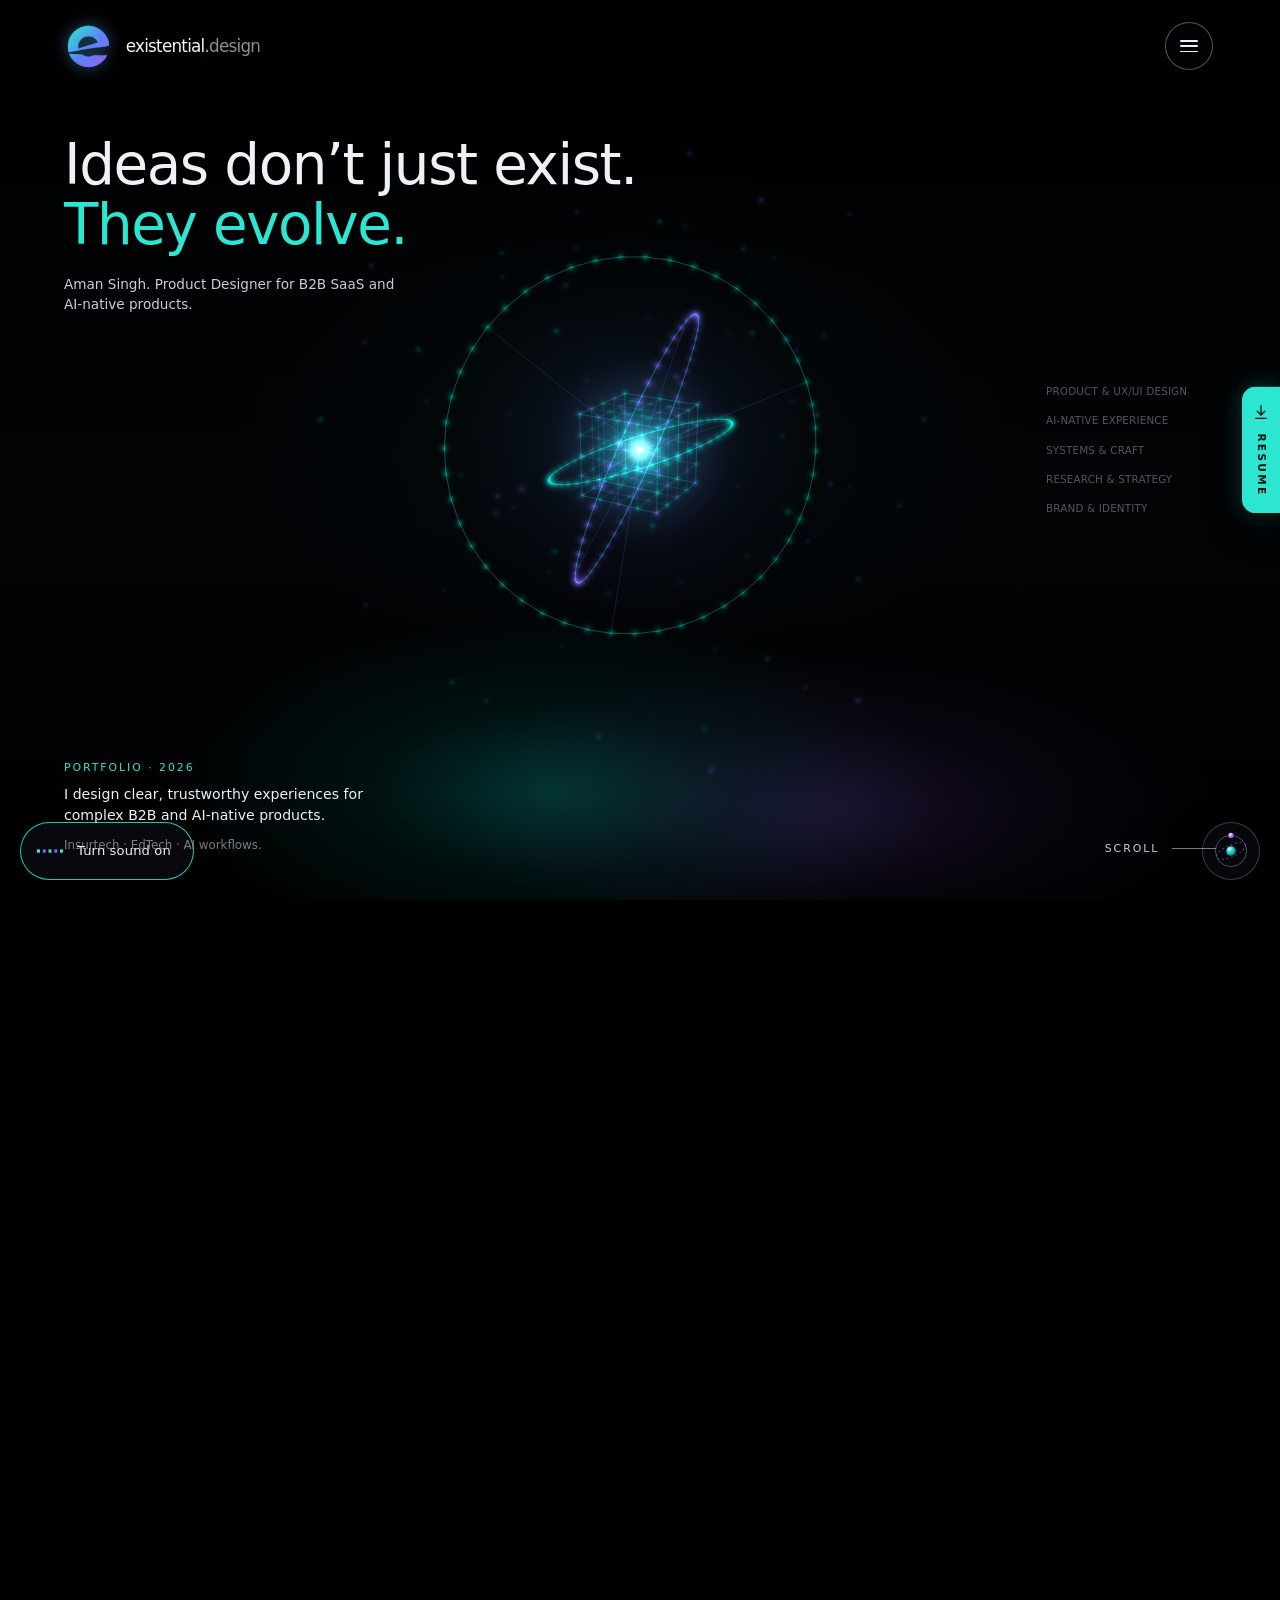
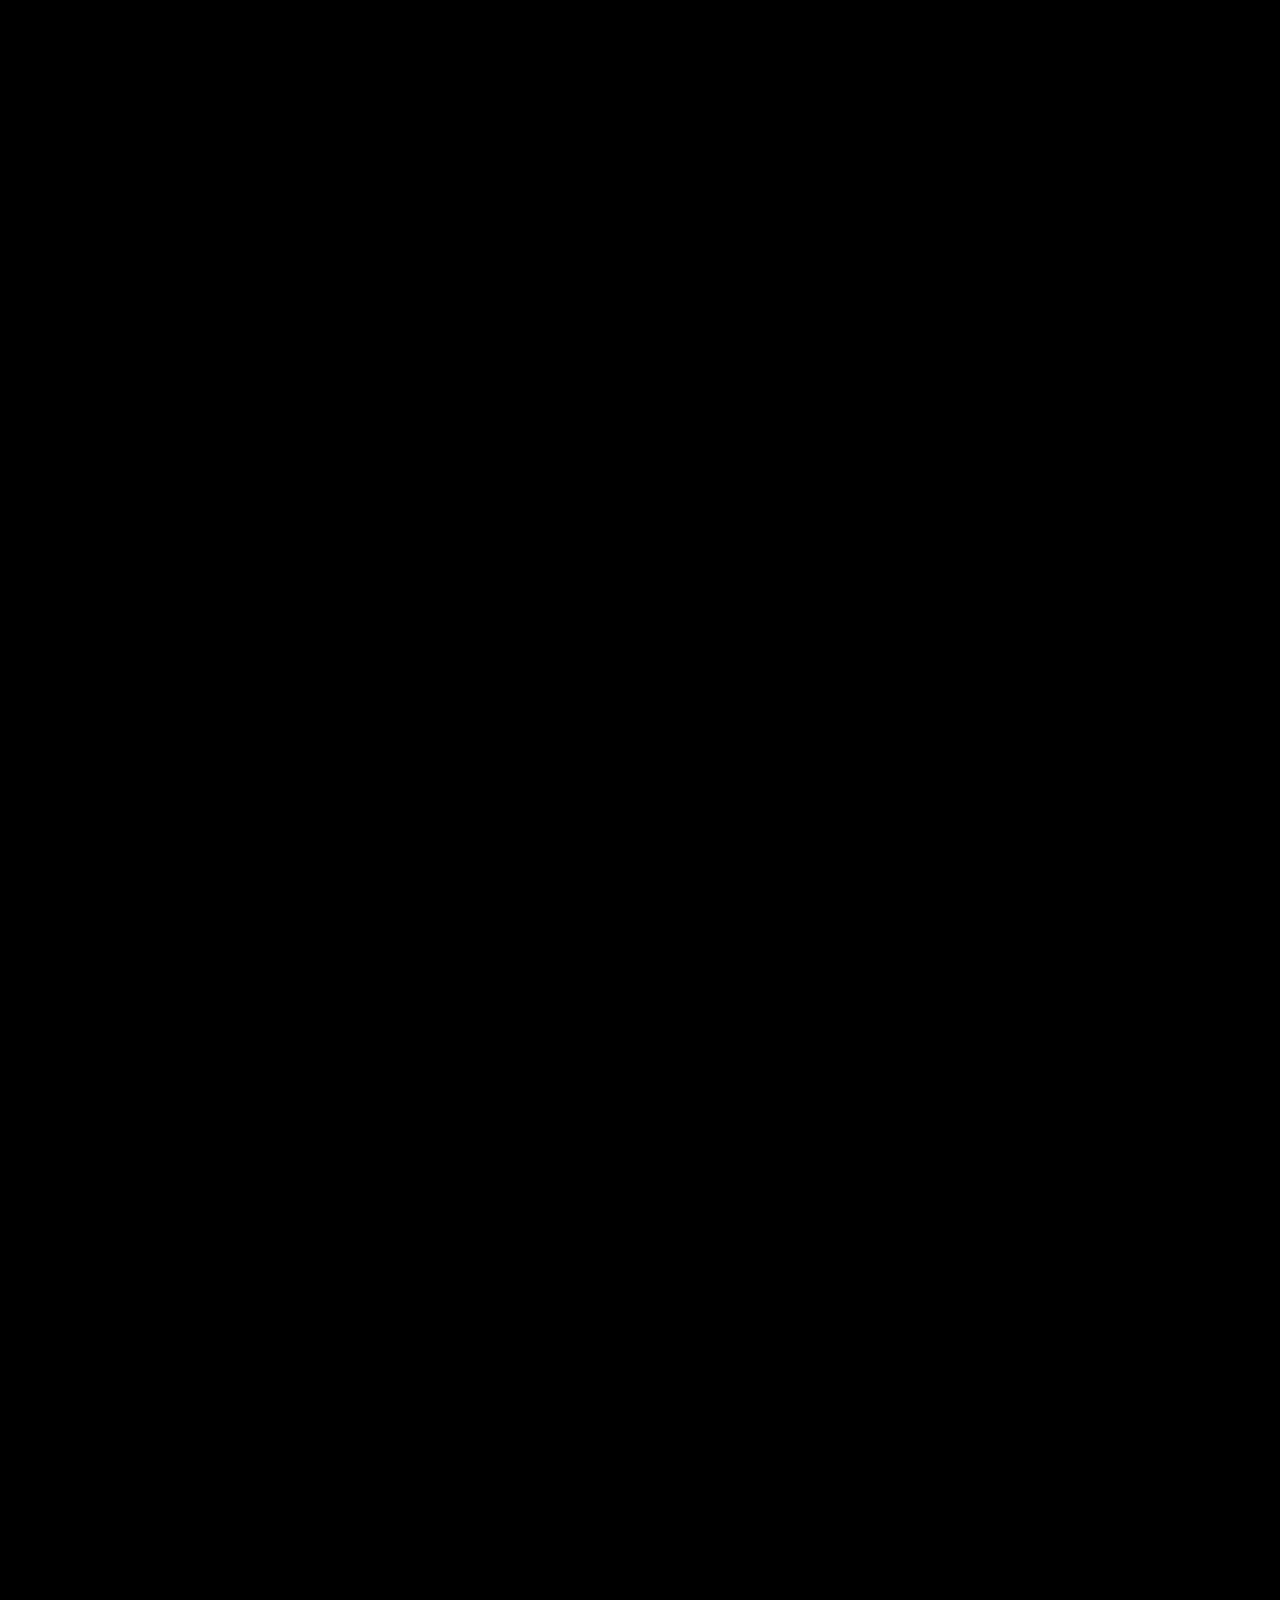
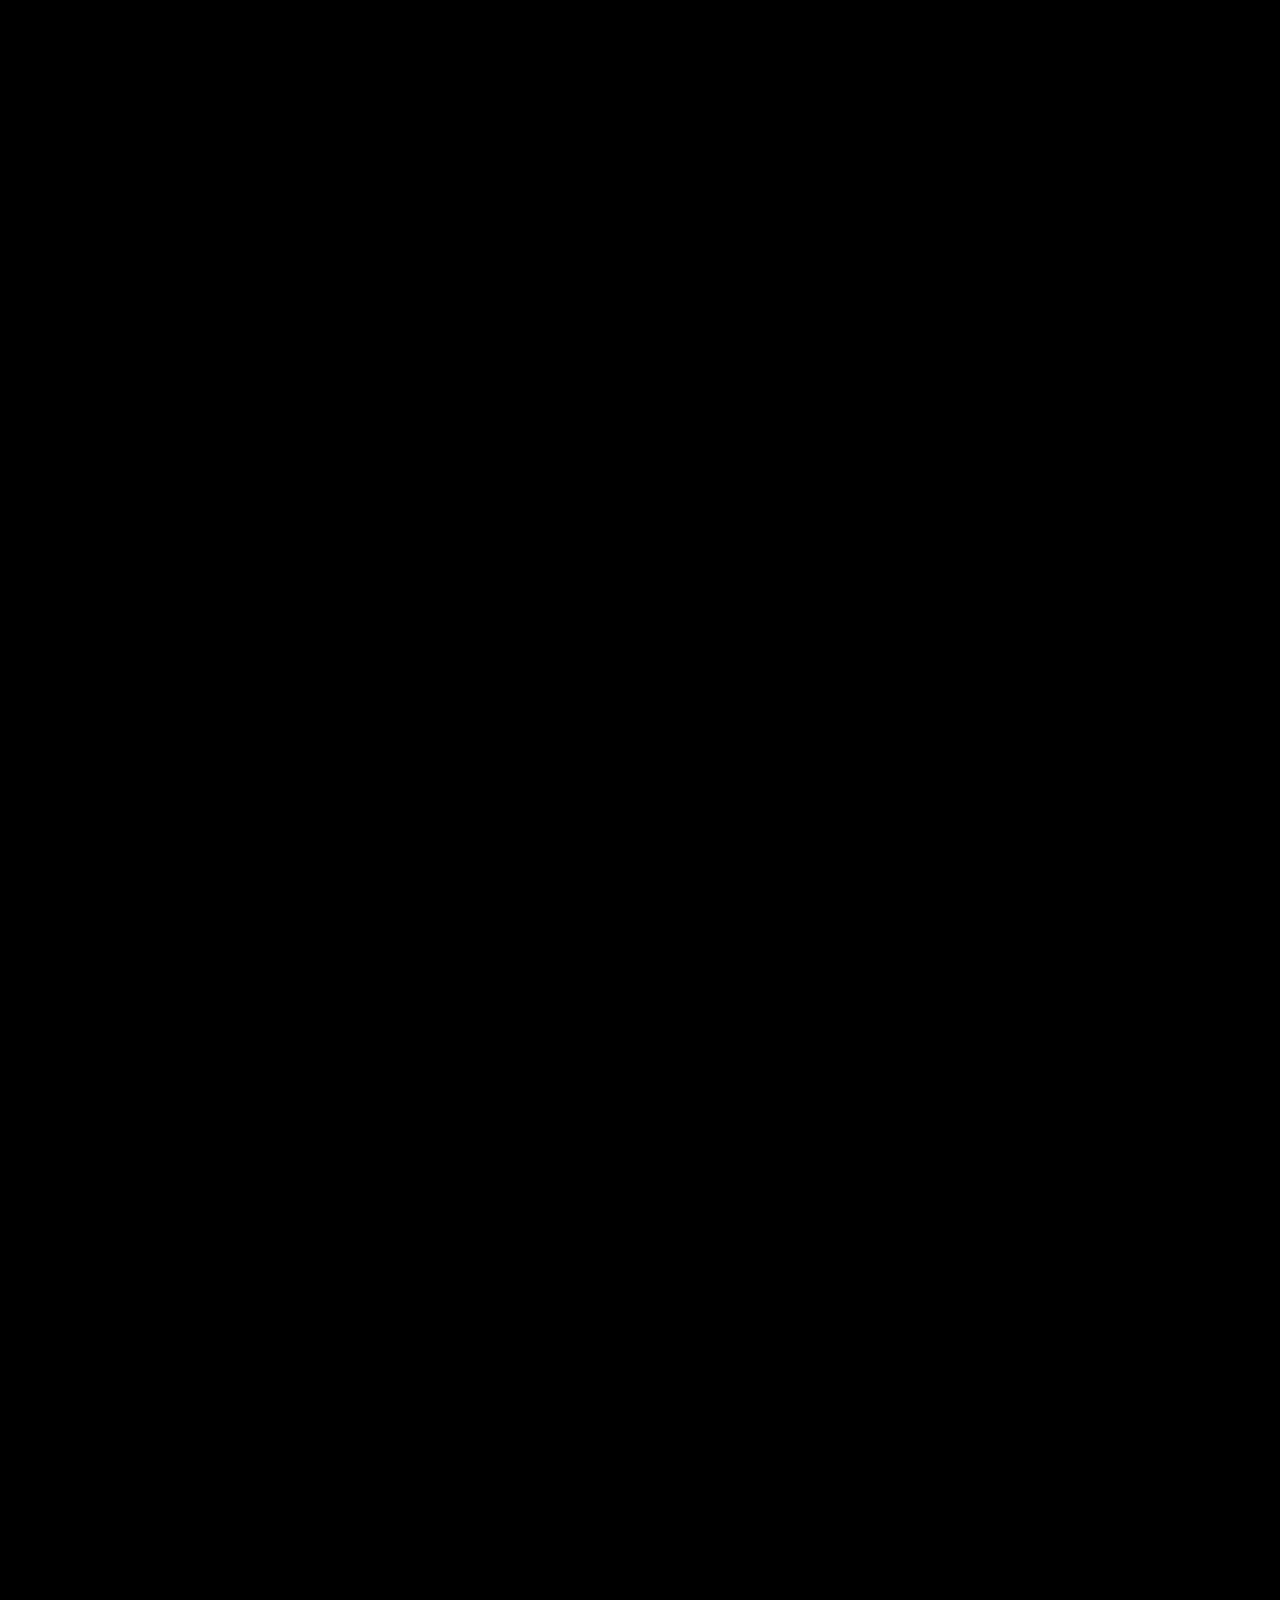
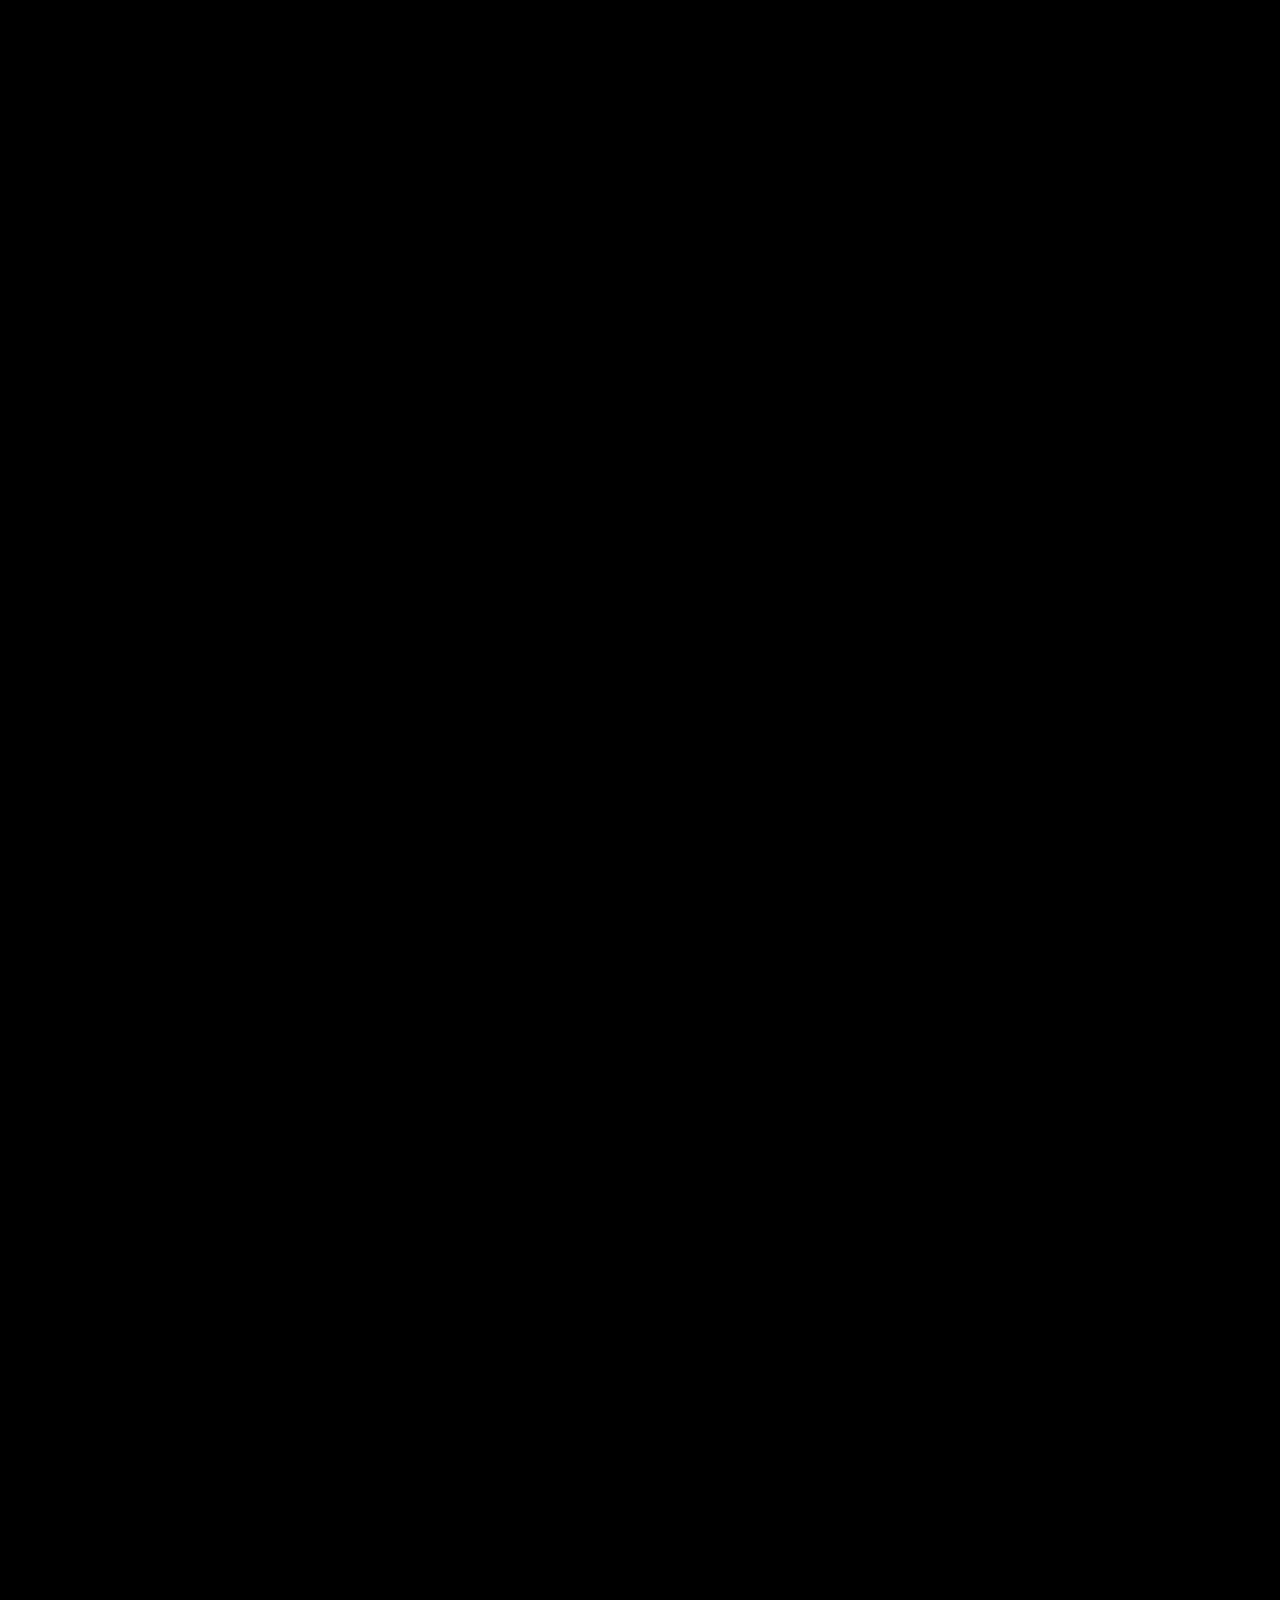
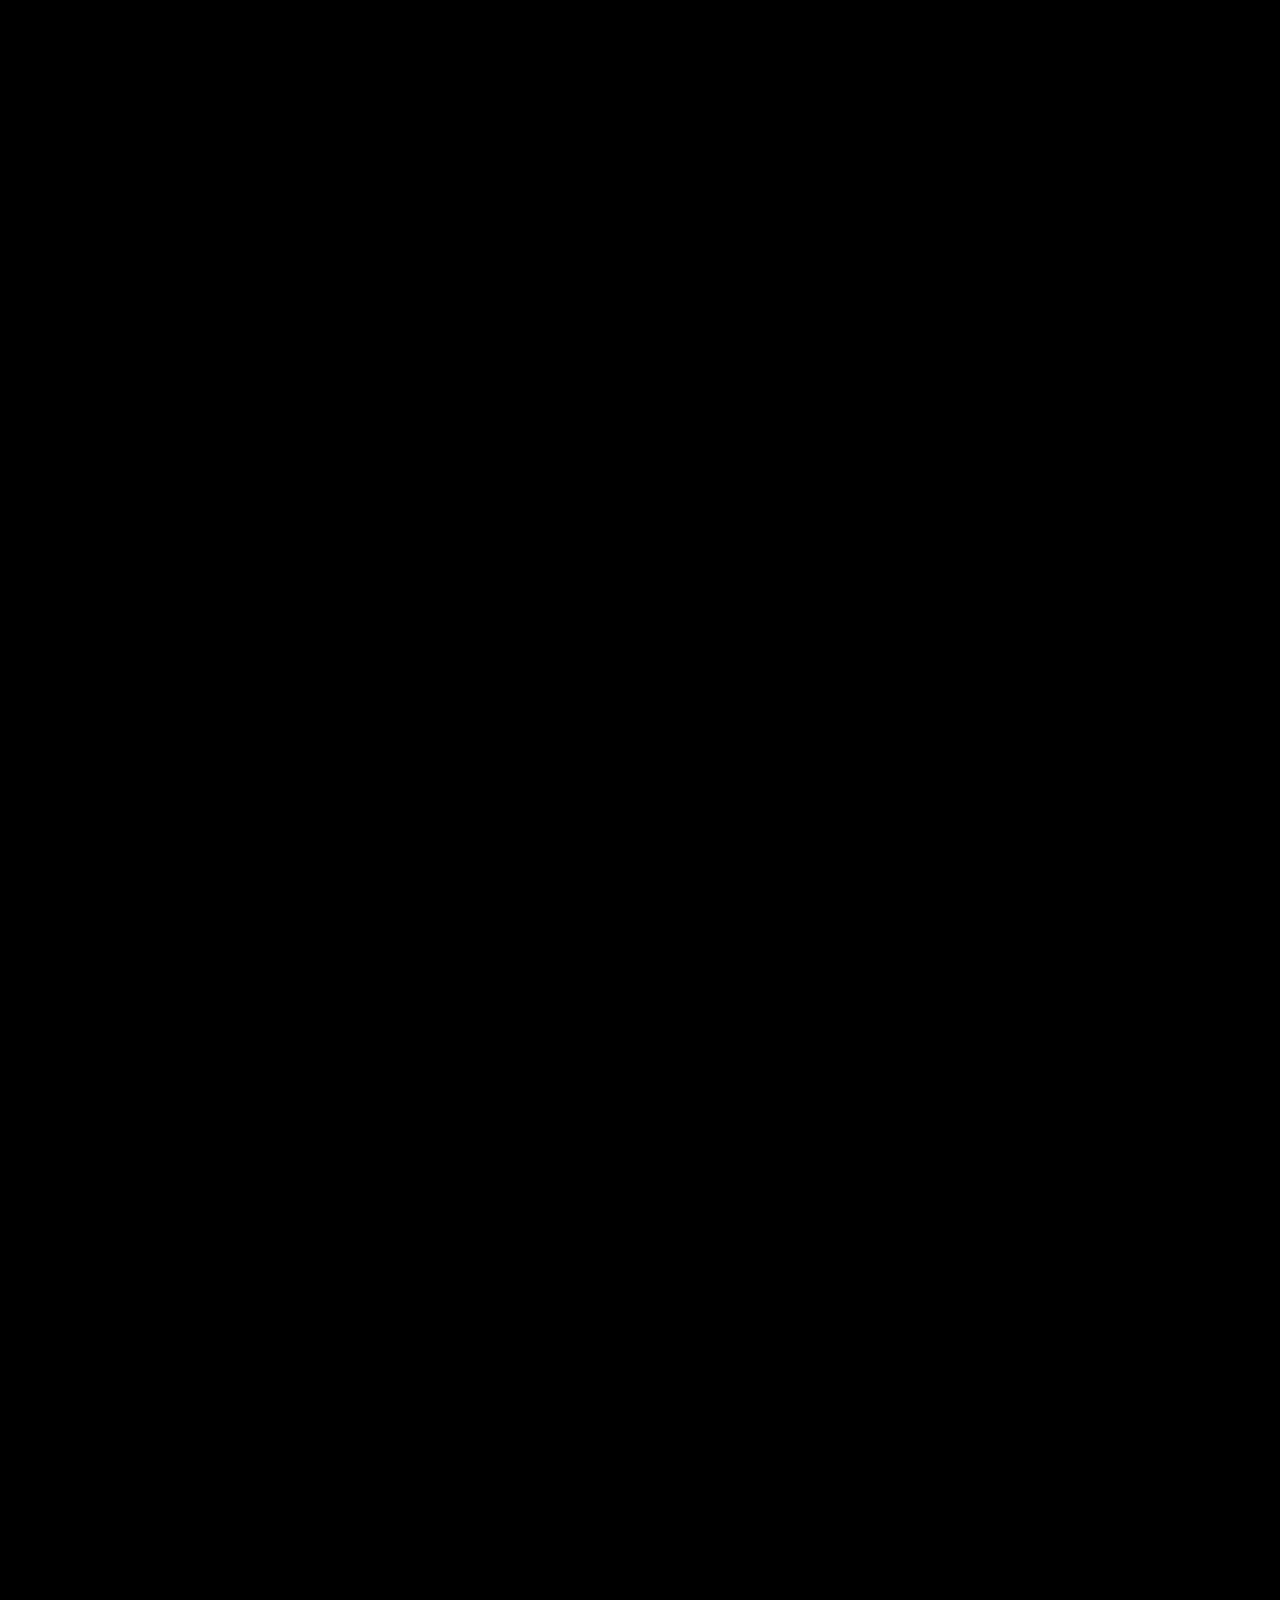
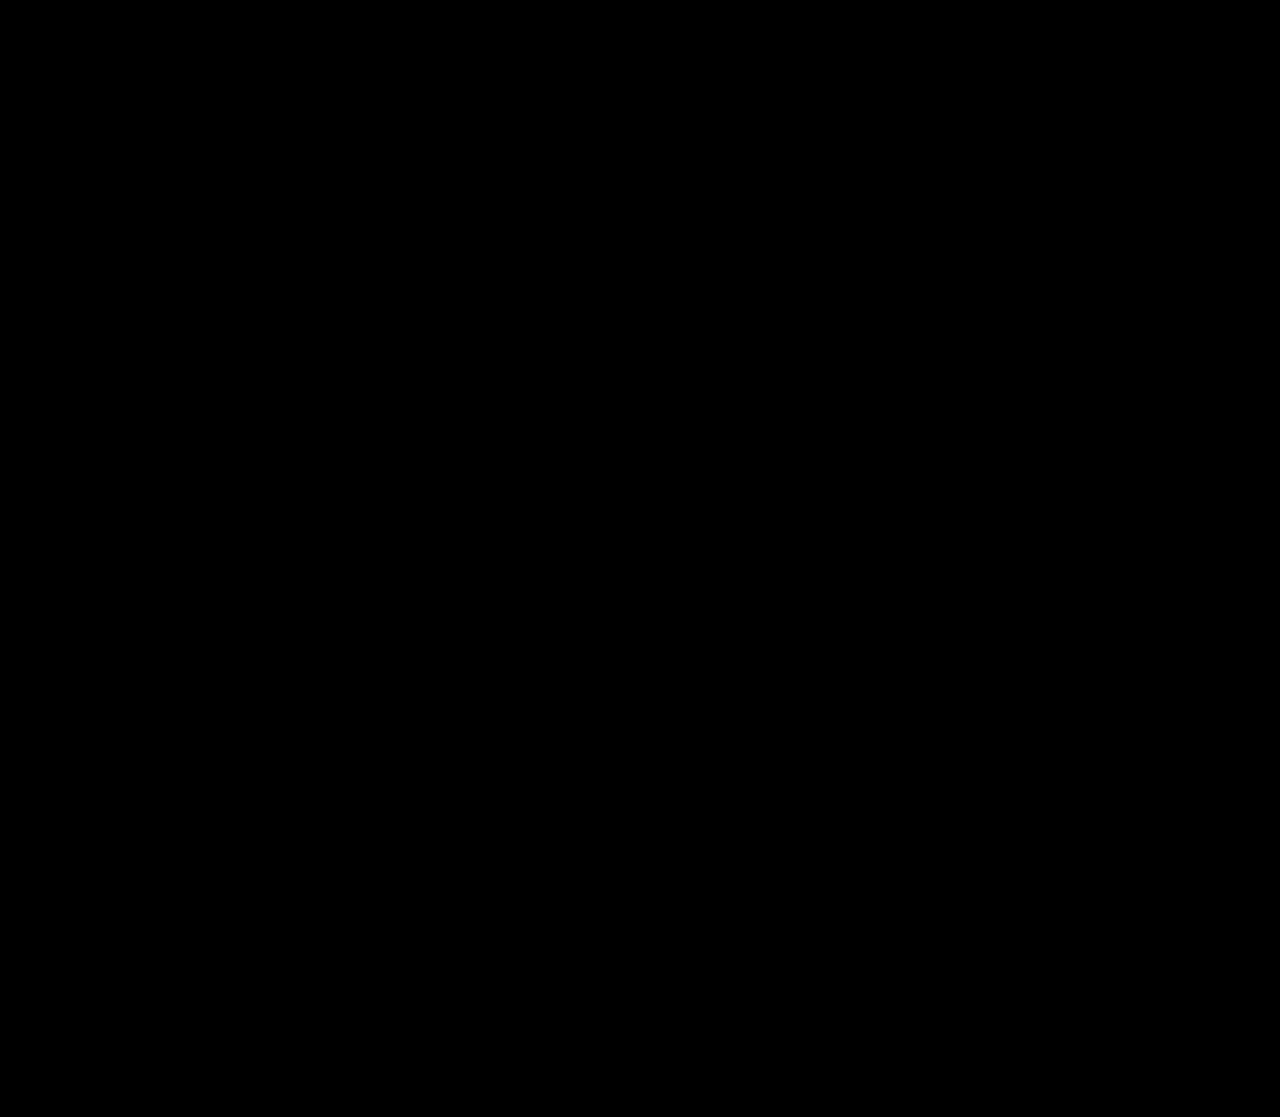
==== commit c70b6677: "Update portfolio: refine brand section and remove CTA" ====
--- a/index.html
+++ b/index.html
@@ -4,97 +4,91 @@
 <head>
 <meta charset="utf-8"/>
 <meta content="width=device-width, initial-scale=1, viewport-fit=cover" name="viewport"/>
-<title>Aman Singh — Product Designer | Insurtech, B2B SaaS &amp; AI</title>
-<meta name="description" content="Product Designer with 3+ years designing insurance, B2B SaaS and AI products. Case studies: Kinetic, AI for Insurance, Asuretify and a learning platform.">
+<title>Aman Singh — Product Designer | Portfolio</title>
+<meta name="description" content="Aman Singh is a Product Designer with 3+ years across insurance, SaaS and AI. Selected case studies in insurtech, EdTech and enterprise workflows.">
 <link rel="canonical" href="https://existential.design/">
-<link rel="alternate" hreflang="en" href="https://existential.design/">
-<link rel="alternate" hreflang="x-default" href="https://existential.design/">
 <meta name="robots" content="index,follow,max-image-preview:large,max-snippet:-1,max-video-preview:-1">
-<meta name="author" content="Aman Kumar Singh">
-<meta name="referrer" content="strict-origin-when-cross-origin">
+<meta name="author" content="Aman Singh">
 <meta name="theme-color" content="#040509">
 <meta name="color-scheme" content="dark">
 <meta name="format-detection" content="telephone=no">
-<meta name="application-name" content="existential.design">
-<meta name="apple-mobile-web-app-title" content="Aman Singh">
-<meta name="apple-mobile-web-app-capable" content="yes">
-<meta name="apple-mobile-web-app-status-bar-style" content="black-translucent">
-<meta name="msapplication-TileColor" content="#040509">
 <meta property="og:type" content="website">
 <meta property="og:site_name" content="existential.design">
 <meta property="og:locale" content="en_US">
-<meta property="og:title" content="Aman Singh — Product Designer | Insurtech, B2B SaaS &amp; AI">
-<meta property="og:description" content="Product Designer with 3+ years designing insurance, B2B SaaS and AI products. Case studies: Kinetic, AI for Insurance, Asuretify and a learning platform.">
+<meta property="og:title" content="Aman Singh — Product Designer | Portfolio">
+<meta property="og:description" content="Aman Singh is a Product Designer with 3+ years across insurance, SaaS and AI. Selected case studies in insurtech, EdTech and enterprise workflows.">
 <meta property="og:url" content="https://existential.design/">
 <meta property="og:image" content="https://existential.design/og-image.jpg">
-<meta property="og:image:type" content="image/jpeg">
 <meta property="og:image:width" content="1200">
 <meta property="og:image:height" content="630">
-<meta property="og:image:alt" content="Aman Singh, Product Designer. Insurtech, B2B SaaS and AI products. existential.design">
+<meta property="og:image:alt" content="existential.design: Ideas don’t just exist. They evolve.">
 <meta name="twitter:card" content="summary_large_image">
-<meta name="twitter:title" content="Aman Singh — Product Designer | Insurtech, B2B SaaS &amp; AI">
-<meta name="twitter:description" content="Product Designer with 3+ years designing insurance, B2B SaaS and AI products. Case studies: Kinetic, AI for Insurance, Asuretify and a learning platform.">
+<meta name="twitter:title" content="Aman Singh — Product Designer | Portfolio">
+<meta name="twitter:description" content="Aman Singh is a Product Designer with 3+ years across insurance, SaaS and AI. Selected case studies in insurtech, EdTech and enterprise workflows.">
 <meta name="twitter:image" content="https://existential.design/og-image.jpg">
-<meta name="twitter:image:alt" content="Aman Singh, Product Designer. Insurtech, B2B SaaS and AI products. existential.design">
+<link rel="icon" type="image/svg+xml" href="/favicon.svg">
 <link rel="icon" href="/favicon.ico" sizes="48x48">
-<link rel="icon" type="image/svg+xml" href="/favicon.svg">
 <link rel="icon" type="image/png" sizes="32x32" href="/favicon-32.png">
 <link rel="icon" type="image/png" sizes="16x16" href="/favicon-16.png">
 <link rel="apple-touch-icon" href="/apple-touch-icon.png">
 <link rel="manifest" href="/site.webmanifest">
-<link rel="sitemap" type="application/xml" href="/sitemap.xml">
-<link rel="stylesheet" href="css/main.css?v=20261103">
-<link rel="stylesheet" href="css/sections.css?v=20261103">
-
-
-<script type="application/ld+json">{"@context": "https://schema.org", "@graph": [{"@type": "WebSite", "@id": "https://existential.design/#website", "url": "https://existential.design/", "name": "Aman Singh — Product Designer", "alternateName": "existential.design", "description": "Product Designer with 3+ years designing insurance, B2B SaaS and AI products. Case studies: Kinetic, AI for Insurance, Asuretify and a learning platform.", "inLanguage": "en", "publisher": {"@id": "https://existential.design/#aman"}}, {"@type": "ProfilePage", "@id": "https://existential.design/#profile", "url": "https://existential.design/", "name": "Aman Singh — Product Designer | Insurtech, B2B SaaS & AI", "description": "Product Designer with 3+ years designing insurance, B2B SaaS and AI products. Case studies: Kinetic, AI for Insurance, Asuretify and a learning platform.", "inLanguage": "en", "dateModified": "2026-11-03", "mainEntity": {"@id": "https://existential.design/#aman"}, "isPartOf": {"@id": "https://existential.design/#website"}, "primaryImageOfPage": {"@id": "https://existential.design/#portrait"}}, {"@type": "ImageObject", "@id": "https://existential.design/#portrait", "url": "https://existential.design/og-image.jpg", "contentUrl": "https://existential.design/og-image.jpg", "width": 1200, "height": 630, "caption": "Aman Singh, Product Designer"}, {"@type": "Person", "@id": "https://existential.design/#aman", "name": "Aman Singh", "alternateName": "Aman Kumar Singh", "jobTitle": "Product Designer", "description": "Product Designer with 3+ years designing complex B2B and enterprise products across insurance, SaaS and AI. Previously UI/UX Designer at Injala Private Limited.", "url": "https://existential.design/", "image": {"@id": "https://existential.design/#portrait"}, "email": "mailto:aman.singh369@outlook.com", "alumniOf": {"@type": "CollegeOrUniversity", "name": "Amity University, Ranchi"}, "knowsAbout": ["Product design", "UI/UX design", "UX research", "Enterprise workflows", "B2B SaaS", "AI product design", "Human-in-the-loop AI", "Insurtech", "EdTech", "Design systems", "Figma"], "sameAs": ["https://www.linkedin.com/in/aman-singh-9b36bb185", "https://www.behance.net/amansingh0129"]}, {"@type": "FAQPage", "@id": "https://existential.design/#faq", "mainEntity": [{"@type": "Question", "name": "What kind of work do you do?", "acceptedAnswer": {"@type": "Answer", "text": "I’m a product designer focused on B2B SaaS and AI-native products. My work spans insurtech platforms, EdTech systems and AI-assisted workflows, covering research, information architecture, interaction design and design systems."}}, {"@type": "Question", "name": "Are you open to new opportunities?", "acceptedAnswer": {"@type": "Answer", "text": "Yes. I’m open to product design roles on AI-native and B2B products, and to selected projects with early-stage teams. If you’re not sure which fits, send a note and we can work it out."}}, {"@type": "Question", "name": "How do you use AI in your work?", "acceptedAnswer": {"@type": "Answer", "text": "I use AI tools to move faster through research synthesis, exploration and prototyping. I also design for AI: shaping how people review, direct and correct what these systems produce, with human judgment kept in the loop."}}, {"@type": "Question", "name": "How can I get in touch?", "acceptedAnswer": {"@type": "Answer", "text": "Email me, or message me on WhatsApp or LinkedIn, with a short note on what you’re building or what’s stuck. You don’t need a detailed brief."}}, {"@type": "Question", "name": "How do you work with product and engineering teams?", "acceptedAnswer": {"@type": "Answer", "text": "Closely and early. I join discovery, define flows with product, and stay involved through handoff and design QA so that what ships matches what was designed."}}, {"@type": "Question", "name": "Where can I see more of your work?", "acceptedAnswer": {"@type": "Answer", "text": "The case studies above cover context, process and outcomes for each project. More long-form work is on Behance, linked in the footer."}}]}]}</script>
+
+<link rel="stylesheet" href="css/main.css">
+<link rel="stylesheet" href="css/sections.css">
+<script type="application/ld+json">{"@context": "https://schema.org", "@graph": [{"@type": "WebSite", "@id": "https://existential.design/#website", "url": "https://existential.design/", "name": "Aman Singh — Product Designer", "description": "Aman Singh is a Product Designer with 3+ years across insurance, SaaS and AI. Selected case studies in insurtech, EdTech and enterprise workflows.", "inLanguage": "en", "publisher": {"@id": "https://existential.design/#aman"}}, {"@type": "ProfilePage", "@id": "https://existential.design/#profile", "url": "https://existential.design/", "name": "Aman Singh — Product Designer | Portfolio", "mainEntity": {"@id": "https://existential.design/#aman"}, "isPartOf": {"@id": "https://existential.design/#website"}}, {"@type": "Person", "@id": "https://existential.design/#aman", "name": "Aman Singh", "jobTitle": "Product Designer", "description": "Aman Singh is a Product Designer with 3+ years across insurance, SaaS and AI. Selected case studies in insurtech, EdTech and enterprise workflows. Previously at Injala.", "url": "https://existential.design/", "image": "https://existential.design/og-image.jpg", "email": "aman.singh369@outlook.com", "knowsAbout": ["Product design", "UX design", "B2B SaaS", "AI product design", "Insurtech", "EdTech", "Design systems"], "sameAs": ["https://www.linkedin.com/in/aman-singh-9b36bb185", "https://www.behance.net/amansingh0129"]}]}</script>
+
+
+
+
 </head>
 <body class="lock">
 <noscript><style>body.lock{overflow:auto}#gl,#spacer{display:none}</style><div style="max-width:42rem;margin:0 auto;padding:6rem 1.5rem;line-height:1.6"><h1>Aman Singh</h1><p>Product Designer for B2B SaaS and AI-native products. Ideas don’t just exist. They evolve.</p><p>Selected work: Kinetic, Learning Management System, AI for Insurance, Asuretify.</p><p><a href="mailto:aman.singh369@outlook.com">aman.singh369@outlook.com</a> · <a href="https://www.linkedin.com/in/aman-singh-9b36bb185">LinkedIn</a> · <a href="https://www.behance.net/amansingh0129">Behance</a></p></div></noscript>
 <canvas aria-hidden="true" id="gl"></canvas>
 <div aria-hidden="true" id="reflection-field"></div>
 <div aria-hidden="true" id="hero-pc"><canvas id="hero-pc-canvas"></canvas></div>
-
+<img alt="" aria-hidden="true" style="display:none" src="assets/img/hero-preload.webp"/>
 <div id="spacer"></div>
 <div aria-hidden="true" id="progress"></div>
 <div class="ui">
+<svg width="0" height="0" style="position:absolute" aria-hidden="true" focusable="false"><defs><linearGradient id="em-g" gradientUnits="userSpaceOnUse" x1="6" y1="6" x2="98" y2="98"><stop offset="0" stop-color="#2de6d2"/><stop offset=".5" stop-color="#5b86f2"/><stop offset="1" stop-color="#9b5cf6"/></linearGradient><linearGradient id="em-gb" gradientUnits="userSpaceOnUse" x1="6" y1="6" x2="98" y2="98"><stop offset="0" stop-color="#0e5f68"/><stop offset=".5" stop-color="#24378c"/><stop offset="1" stop-color="#3f2486"/></linearGradient><mask id="em-m" maskUnits="userSpaceOnUse" x="0" y="0" width="112" height="100"><rect width="112" height="100" fill="#fff"/><path d="M-2 64.5 L106 47 L106 70 L80 71 L-2 66.5 Z" fill="#000"/></mask><clipPath id="em-k"><circle cx="50" cy="50" r="48"/></clipPath><g id="em-geo"><path mask="url(#em-m)" fill-rule="evenodd" d="M50 2a48 48 0 1 0 0 96a48 48 0 1 0 0-96zM50 26a24 24 0 1 1 0 48a24 24 0 1 1 0-48z"/><path clip-path="url(#em-k)" d="M3 62 L104 31 L104 47 Z"/></g><circle id="em-dot" cx="101" cy="88" r="8"/></defs></svg>
 <nav aria-label="Primary" id="nav">
-<a aria-label="Back to top" class="nav-center" data-go="0" href="#"><img alt="" aria-hidden="true" src="assets/img/nav-logo.webp" width="111" height="148"/></a>
+<a class="nav-brand" data-go="0" href="#" aria-label="existential.design, back to top"><span class="m3d m3d-nav" aria-hidden="true"><span class="m3d-in"><svg viewBox="0 0 112 100" style="transform:translateZ(-2.70px)"><use href="#em-geo" fill="url(#em-gb)"/></svg><svg viewBox="0 0 112 100" style="transform:translateZ(-1.80px)"><use href="#em-geo" fill="url(#em-gb)"/></svg><svg viewBox="0 0 112 100" style="transform:translateZ(-0.90px)"><use href="#em-geo" fill="url(#em-gb)"/></svg><svg viewBox="0 0 112 100" style="transform:translateZ(0.00px)"><use href="#em-geo" fill="url(#em-gb)"/></svg><svg viewBox="0 0 112 100" style="transform:translateZ(0.90px)"><use href="#em-geo" fill="url(#em-gb)"/></svg><svg viewBox="0 0 112 100" style="transform:translateZ(1.80px)"><use href="#em-geo" fill="url(#em-gb)"/></svg><svg viewBox="0 0 112 100" style="transform:translateZ(2.70px)"><use href="#em-geo" fill="url(#em-g)"/></svg></span></span><span class="nb-word">existential<i>.</i><em>design</em></span></a>
+<a aria-label="Back to top" class="nav-center" data-go="0" href="#"></a>
 <button aria-controls="menu" aria-expanded="false" aria-label="Open menu" class="pill nav-left" id="mbtn" type="button"><span class="mb-ico" aria-hidden="true"><i></i><i></i><i></i></span></button>
 </nav>
 <div aria-label="Site menu" aria-modal="true" id="menu" role="dialog">
 <div class="menu-inner">
 <ol class="menu-main">
 <li><a data-key="home" data-target="top" href="#home"><span class="mi">01</span><span>Home</span></a></li>
-<li><a data-key="services" data-target="#cap .in" href="#services"><span class="mi">02</span><span>Focus</span></a></li>
-<li><a data-key="about" data-target="#about" href="#about"><span class="mi">03</span><span>About</span></a></li>
-<li class="has-sub"><a data-key="work" data-target="#selected-work" href="#work"><span class="mi">04</span><span>Selected Work</span></a>
+<li><a data-key="services" data-target="#cap .in" href="#services"><span class="mi">02</span><span>What I build</span></a></li>
+<li class="has-sub"><a data-key="work" data-target="#selected-work" href="#work"><span class="mi">03</span><span>Selected Work</span></a>
 <ul class="menu-sub">
 <li><a data-key="kinetic" data-target="#project-kinetic" href="#kinetic">Kinetic</a></li>
 <li><a data-key="lms" data-target="#project-lms" href="#lms">Learning Management System</a></li>
 <li><a data-key="ai-insurance" data-target="#project-ai-insurance" href="#ai-insurance">AI for Insurance</a></li>
 <li><a data-key="asuretify" data-target="#project-asuretify" href="#asuretify">Asuretify</a></li>
 </ul></li>
-<li><a data-key="process" data-target="#process-evolution" href="#process"><span class="mi">05</span><span>Process</span></a></li>
-<li><a data-key="faq" data-target="#faq" href="#faq"><span class="mi">06</span><span>FAQ</span></a></li>
-<li><a data-key="contact" data-target="#site-footer" href="#contact"><span class="mi">07</span><span>Contact</span></a></li>
+<li><a data-key="about" data-target="#about" href="#about"><span class="mi">04</span><span>About</span></a></li>
+<li><a data-key="faq" data-target="#faq" href="#faq"><span class="mi">05</span><span>FAQ</span></a></li>
+<li><a data-key="contact" data-target="#site-footer" href="#contact"><span class="mi">06</span><span>Contact</span></a></li>
+<li><a href="#brand-case" data-kc-open="brand"><span class="mi">↗</span><span>Brand system</span></a></li>
 </ol>
 </div>
 </div>
 <div data-v="a" id="hero">
 <div class="hk"><h1>Ideas don’t just exist.<br/><em>They evolve.</em></h1><p class="sub">Aman Singh. Product Designer for B2B SaaS and AI-native products.</p></div>
 <div id="obj"><small>Portfolio · 2026</small>I design clear, trustworthy experiences for complex B2B and AI-native products.<span class="tag">Insurtech · EdTech · AI workflows.</span></div>
-<div aria-label="Areas of focus" id="hero-categories"><span>Product &amp; UX/UI Design</span><span>AI-native Experience</span><span>Systems &amp; Craft</span><span>Research &amp; Strategy</span></div>
+<div aria-label="Areas of focus" id="hero-categories"><span>Product &amp; UX/UI Design</span><span>AI-native Experience</span><span>Systems &amp; Craft</span><span>Research &amp; Strategy</span><span>Brand &amp; Identity</span></div>
 <div id="hint">Scroll</div>
 </div>
 <div id="load" role="status">Forming 0%</div>
 </div>
-<section aria-labelledby="capt" id="cap" role="main">
+<section aria-labelledby="capt" id="cap">
 <div class="in">
 <header class="cap-head">
-<p class="eyebrow">Four areas of focus.</p>
-<h2 id="capt">Where I focus</h2>
-<p class="cap-intro">Product design is the core. Each area below strengthens the others, from first framing to final handoff.</p>
+<p class="eyebrow">Five areas of focus.</p>
+<h2 id="capt">What I build</h2>
+<p class="cap-intro">One practice, five connected areas, from first framing to final handoff.</p>
 </header>
 <div class="offer-list">
 <article class="offer">
@@ -109,12 +103,43 @@
 <article class="offer">
 <div class="offer-copy"><p class="eyebrow">04 — Research &amp; Strategy</p><h3>Frame it before you build it.</h3><p>Problem framing, discovery and validation that define what is worth building first. <span class="offer-fit">Gives every design decision something solid to stand on.</span></p><div class="tags"><span>UX research</span><span>Product strategy</span><span>Validation</span></div></div>
 </article>
-</div>
-<div class="cap-end"><span class="end-mark"></span><p>One designer. Four focus areas. Connected thinking.</p><span class="end-mark"></span></div>
-</div>
-<!-- About: compact career path, part of the one-pager between Focus and Selected work -->
+<article class="offer">
+<div class="offer-copy"><p class="eyebrow">05 — Brand &amp; Identity</p><h3>Give it one recognisable form.</h3><p>Identity, colour, type and voice, built as one system so every piece reads as the same hand. <span class="offer-fit">Creates a distinct presence that builds recognition and trust across every surface.</span></p><div class="tags"><span>Identity system</span><span>Visual language</span><span>Guidelines</span></div></div>
+</article>
+</div>
+</div>
+<div class="evolve" id="evolve" aria-label="How every area evolves, six stages on a loop">
+<canvas id="evc" aria-hidden="true"></canvas>
+<div class="ev-labels"><div class="ev-lab">Discover &amp; Frame</div><div class="ev-lab">Structure &amp; Flow</div><div class="ev-lab">Design &amp; Prototype</div><div class="ev-lab">Test &amp; Refine</div><div class="ev-lab">Hand off &amp; Ship</div><div class="ev-lab">Measure &amp; Evolve</div></div>
+<div class="cap-end"><span class="end-mark"></span><p>One designer. Five focus areas. Connected thinking.</p><span class="end-mark"></span></div>
+</div>
+<section aria-label="Selected projects" id="selected-work" class="sw">
+<div class="projects-intro"><p class="eyebrow">Selected work</p><h2>Ideas, made tangible.</h2><p>Four different challenges. One consistent way of thinking.</p></div>
+<div class="sw-stage"><span class="sw-anchor" id="project-kinetic"></span><span class="sw-anchor" id="project-lms"></span><span class="sw-anchor" id="project-ai-insurance"></span><span class="sw-anchor" id="project-asuretify"></span>
+<div class="sw-pin"><div class="sw-track"><article class="sw-panel" data-project="kinetic" style="--g:linear-gradient(128deg,#201754 0%,#4338a8 54%,#201b47 100%)" aria-label="Kinetic">
+<div class="sw-ghost" aria-hidden="true">KINETIC</div>
+<div class="sw-meta"><div class="sw-head"><p class="sw-idx">01 <i></i> 04</p><h3 class="sw-title">Kinetic</h3><ul class="sw-facts"><li>B2B SaaS</li><li>Product design</li><li>Insurance</li></ul></div>
+<div class="sw-copy"><p>A policy management system designed to help brokers, carriers, and insurers coordinate project enrollment and complex approval workflows.</p><dl class="sw-brief"><div><dt>Context</dt><dd>Brokers, carriers and insurers needed one system to move projects, policies, documents and approvals forward.</dd></div><div><dt>Contribution</dt><dd>Product design across core workflows and modules: information architecture, user flows, interaction design and high-fidelity screens, with product and engineering.</dd></div></dl><a class="pill sw-cta" href="#kinetic-case" data-kc-open="kinetic" aria-haspopup="dialog">View case study <span aria-hidden="true">↗</span></a></div></div>
+<div class="sw-shots" aria-label="Kinetic mockups"><figure class="sw-shot sw-shot-1"><img id="sw-k-1" alt="Kinetic WTW Compass dashboard with AI bulk upload result" decoding="async" src="assets/img/sw-k-1.webp"></figure><figure class="sw-shot sw-shot-2"><img id="sw-k-2" alt="Kinetic project listing and AI-generated project records" decoding="async" src="assets/img/sw-k-2.webp"></figure></div></article><article class="sw-panel" data-project="lms" style="--g:linear-gradient(128deg,#3b3fc4 0%,#6658ff 58%,#8a48ef 100%)" aria-label="Learning Management System">
+<div class="sw-ghost" aria-hidden="true">LEARN</div>
+<div class="sw-meta"><div class="sw-head"><p class="sw-idx">02 <i></i> 04</p><h3 class="sw-title">Learning Management System</h3><ul class="sw-facts"><li>EdTech</li><li>Product design</li><li>Learning systems</li></ul></div>
+<div class="sw-copy"><p>A connected university platform bringing program and department administration, faculty scheduling, and community support into one learning management experience.</p><dl class="sw-brief"><div><dt>Context</dt><dd>Administrators, university teams, faculty and students each needed a clear path through one connected learning platform.</dd></div><div><dt>Contribution</dt><dd>The ecosystem structure and role-specific workspaces for Super Admin, University and Faculty, plus AI-enabled learning capabilities.</dd></div></dl><a class="pill sw-cta" href="#lms-case" data-kc-open="lms" aria-haspopup="dialog">View case study <span aria-hidden="true">↗</span></a></div></div>
+<div class="sw-shots" aria-label="Learning Management System mockups"><figure class="sw-shot sw-shot-1"><img id="sw-l-1" alt="Learning Management System community and support interface" decoding="async" src="assets/img/sw-l-1.webp"></figure><figure class="sw-shot sw-shot-2"><img id="sw-l-2" alt="Learning Management System faculty timetable and meeting management interface" decoding="async" src="assets/img/sw-l-2.webp"></figure></div></article><article class="sw-panel" data-project="ai-insurance" style="--g:linear-gradient(128deg,#142b68 0%,#214bb7 54%,#14234f 100%)" aria-label="AI for Insurance">
+<div class="sw-ghost" aria-hidden="true">INSIGHT</div>
+<div class="sw-meta"><div class="sw-head"><p class="sw-idx">03 <i></i> 04</p><h3 class="sw-title">AI for Insurance</h3><ul class="sw-facts"><li>AI workflows</li><li>Insurance</li><li>Product design</li></ul></div>
+<div class="sw-copy"><p>AI-assisted insurance workflows for reviewing coverage, comparing policy documents, and surfacing critical information with greater clarity.</p><dl class="sw-brief"><div><dt>Context</dt><dd>Insurance decisions start with documents. The challenge was making them usable without taking human judgment out.</dd></div><div><dt>Contribution</dt><dd>Product framing, information architecture, workflow definition, AI-assisted review states and interface design for the concept.</dd></div></dl><a class="pill sw-cta" href="#ai-insurance-case" data-kc-open="ai-insurance" aria-haspopup="dialog">View case study <span aria-hidden="true">↗</span></a></div></div>
+<div class="sw-shots" aria-label="AI for Insurance mockups"><figure class="sw-shot sw-shot-1"><img id="sw-a-1" alt="AI for Insurance personal risk advisor dashboard" decoding="async" src="assets/img/sw-a-1.webp"></figure><figure class="sw-shot sw-shot-2"><img id="sw-a-2" alt="AI for Insurance policy versus policy comparison results" decoding="async" src="assets/img/sw-a-2.webp"></figure></div></article><article class="sw-panel" data-project="asuretify" style="--g:linear-gradient(128deg,#06494f 0%,#087d83 54%,#07383f 100%)" aria-label="Asuretify">
+<div class="sw-ghost" aria-hidden="true">ASURE</div>
+<div class="sw-meta"><div class="sw-head"><p class="sw-idx">04 <i></i> 04</p><h3 class="sw-title">Asuretify</h3><ul class="sw-facts"><li>Web design</li><li>UX strategy</li><li>Digital experience</li></ul></div>
+<div class="sw-copy"><p>A focused website experience that makes the offering easier to understand and gives visitors a direct path to take the next step.</p><dl class="sw-brief"><div><dt>Context</dt><dd>The broker-facing experience needed a clearer link between what the product offers, how information is organised and what to do next.</dd></div><div><dt>Contribution</dt><dd>Reviewed the existing experience, identified UX friction, restructured the information architecture and redesigned the web and onboarding journey.</dd></div></dl><a class="pill sw-cta" href="#asuretify-case" data-kc-open="asuretify" aria-haspopup="dialog">View case study <span aria-hidden="true">↗</span></a></div></div>
+<div class="sw-shots" aria-label="Asuretify mockups"><figure class="sw-shot sw-shot-1"><img id="sw-s-1" alt="Asuretify homepage and product experience" decoding="async" src="assets/img/sw-s-1.webp"></figure><figure class="sw-shot sw-shot-2"><img id="sw-s-2" alt="Asuretify integrations, metrics, and trusted clients" decoding="async" src="assets/img/sw-s-2.webp"></figure></div></article></div>
+<div class="sw-ctrl"><div class="sw-count" aria-live="polite"><b class="sw-cur">01</b> / 04</div><div class="sw-dots" role="group" aria-label="Project navigation"><button class="sw-dot" type="button" aria-label="Go to Kinetic"></button><button class="sw-dot" type="button" aria-label="Go to Learning Management System"></button><button class="sw-dot" type="button" aria-label="Go to AI for Insurance"></button><button class="sw-dot" type="button" aria-label="Go to Asuretify"></button></div>
+<div class="sw-arrows"><button class="sw-arr" type="button" data-dir="-1" aria-label="Previous project">←</button><button class="sw-arr" type="button" data-dir="1" aria-label="Next project">→</button></div></div>
+</div></div>
+</section>
+<!-- About: compact career path, part of the one-pager after Selected work -->
 <section id="about" aria-labelledby="about-title">
-  <div class="ab-bg" aria-hidden="true"><img loading="lazy" decoding="async" alt="" src="assets/img/aman-singh-portrait.webp" width="742" height="906"></div>
+  <div class="ab-bg" aria-hidden="true"><img alt="" src="assets/img/about-portrait.webp"></div>
   <div class="ab-shell">
     <div class="ab-copy">
       <p class="eyebrow ab-reveal" style="--d:.04s">About</p>
@@ -151,100 +176,8 @@
     </div>
   </div>
 </section>
-<section aria-label="Selected projects" id="selected-work" class="sw">
-<div class="projects-intro"><p class="eyebrow">Selected work</p><h2>Ideas, made tangible.</h2><p>Four different challenges. One consistent way of thinking.</p></div>
-<div class="sw-stage"><span class="sw-anchor" id="project-kinetic"></span><span class="sw-anchor" id="project-lms"></span><span class="sw-anchor" id="project-ai-insurance"></span><span class="sw-anchor" id="project-asuretify"></span>
-<div class="sw-pin"><div class="sw-track"><article class="sw-panel" data-project="kinetic" style="--g:linear-gradient(128deg,#201754 0%,#4338a8 54%,#201b47 100%)" aria-label="Kinetic">
-<div class="sw-ghost" aria-hidden="true">KINETIC</div>
-<div class="sw-meta"><div class="sw-head"><p class="sw-idx">01 <i></i> 04</p><h3 class="sw-title">Kinetic</h3><ul class="sw-facts"><li>B2B SaaS</li><li>Product design</li><li>Insurance</li></ul></div>
-<div class="sw-copy"><p>A policy management system designed to help brokers, carriers, and insurers coordinate project enrollment and complex approval workflows.</p><dl class="sw-brief"><div><dt>Context</dt><dd>Brokers, carriers and insurers needed one system to move projects, policies, documents and approvals forward.</dd></div><div><dt>Contribution</dt><dd>Product design across core workflows and modules: information architecture, user flows, interaction design and high-fidelity screens, with product and engineering.</dd></div></dl><a class="pill sw-cta" href="#kinetic-case" data-kc-open="kinetic" aria-haspopup="dialog">View case study <span aria-hidden="true">↗</span></a></div></div>
-<div class="sw-shots" aria-label="Kinetic mockups"><figure class="sw-shot sw-shot-1"><img loading="lazy" id="sw-k-1" alt="Kinetic WTW Compass dashboard with AI bulk upload result" decoding="async" src="assets/img/kinetic-dashboard.webp" width="1919" height="1079"></figure><figure class="sw-shot sw-shot-2"><img loading="lazy" id="sw-k-2" alt="Kinetic project listing and AI-generated project records" decoding="async" src="assets/img/kinetic-project-listing.webp" width="1918" height="1079"></figure></div></article><article class="sw-panel" data-project="lms" style="--g:linear-gradient(128deg,#3b3fc4 0%,#6658ff 58%,#8a48ef 100%)" aria-label="Learning Management System">
-<div class="sw-ghost" aria-hidden="true">LEARN</div>
-<div class="sw-meta"><div class="sw-head"><p class="sw-idx">02 <i></i> 04</p><h3 class="sw-title">Learning Management System</h3><ul class="sw-facts"><li>EdTech</li><li>Product design</li><li>Learning systems</li></ul></div>
-<div class="sw-copy"><p>A connected university platform bringing program and department administration, faculty scheduling, and community support into one learning management experience.</p><dl class="sw-brief"><div><dt>Context</dt><dd>Administrators, university teams, faculty and students each needed a clear path through one connected learning platform.</dd></div><div><dt>Contribution</dt><dd>The ecosystem structure and role-specific workspaces for Super Admin, University and Faculty, plus AI-enabled learning capabilities.</dd></div></dl><a class="pill sw-cta" href="#lms-case" data-kc-open="lms" aria-haspopup="dialog">View case study <span aria-hidden="true">↗</span></a></div></div>
-<div class="sw-shots" aria-label="Learning Management System mockups"><figure class="sw-shot sw-shot-1"><img loading="lazy" id="sw-l-1" alt="Learning Management System community and support interface" decoding="async" src="assets/img/lms-community-support.webp" width="1919" height="1079"></figure><figure class="sw-shot sw-shot-2"><img loading="lazy" id="sw-l-2" alt="Learning Management System faculty timetable and meeting management interface" decoding="async" src="assets/img/lms-faculty-timetable.webp" width="1919" height="1079"></figure></div></article><article class="sw-panel" data-project="ai-insurance" style="--g:linear-gradient(128deg,#142b68 0%,#214bb7 54%,#14234f 100%)" aria-label="AI for Insurance">
-<div class="sw-ghost" aria-hidden="true">INSIGHT</div>
-<div class="sw-meta"><div class="sw-head"><p class="sw-idx">03 <i></i> 04</p><h3 class="sw-title">AI for Insurance</h3><ul class="sw-facts"><li>AI workflows</li><li>Insurance</li><li>Product design</li></ul></div>
-<div class="sw-copy"><p>AI-assisted insurance workflows for reviewing coverage, comparing policy documents, and surfacing critical information with greater clarity.</p><dl class="sw-brief"><div><dt>Context</dt><dd>Insurance decisions start with documents. The challenge was making them usable without taking human judgment out.</dd></div><div><dt>Contribution</dt><dd>Product framing, information architecture, workflow definition, AI-assisted review states and interface design for the concept.</dd></div></dl><a class="pill sw-cta" href="#ai-insurance-case" data-kc-open="ai-insurance" aria-haspopup="dialog">View case study <span aria-hidden="true">↗</span></a></div></div>
-<div class="sw-shots" aria-label="AI for Insurance mockups"><figure class="sw-shot sw-shot-1"><img loading="lazy" id="sw-a-1" alt="AI for Insurance personal risk advisor dashboard" decoding="async" src="assets/img/ai-insurance-risk-advisor.webp" width="955" height="598"></figure><figure class="sw-shot sw-shot-2"><img loading="lazy" id="sw-a-2" alt="AI for Insurance policy versus policy comparison results" decoding="async" src="assets/img/ai-insurance-policy-comparison.webp" width="996" height="638"></figure></div></article><article class="sw-panel" data-project="asuretify" style="--g:linear-gradient(128deg,#06494f 0%,#087d83 54%,#07383f 100%)" aria-label="Asuretify">
-<div class="sw-ghost" aria-hidden="true">ASURE</div>
-<div class="sw-meta"><div class="sw-head"><p class="sw-idx">04 <i></i> 04</p><h3 class="sw-title">Asuretify</h3><ul class="sw-facts"><li>Web design</li><li>UX strategy</li><li>Digital experience</li></ul></div>
-<div class="sw-copy"><p>A focused website experience that makes the offering easier to understand and gives visitors a direct path to take the next step.</p><dl class="sw-brief"><div><dt>Context</dt><dd>The broker-facing experience needed a clearer link between what the product offers, how information is organised and what to do next.</dd></div><div><dt>Contribution</dt><dd>Reviewed the existing experience, identified UX friction, restructured the information architecture and redesigned the web and onboarding journey.</dd></div></dl><a class="pill sw-cta" href="#asuretify-case" data-kc-open="asuretify" aria-haspopup="dialog">View case study <span aria-hidden="true">↗</span></a></div></div>
-<div class="sw-shots" aria-label="Asuretify mockups"><figure class="sw-shot sw-shot-1"><img loading="lazy" id="sw-s-1" alt="Asuretify homepage and product experience" decoding="async" src="assets/img/asuretify-homepage.webp" width="1896" height="1079"></figure><figure class="sw-shot sw-shot-2"><img loading="lazy" id="sw-s-2" alt="Asuretify integrations, metrics, and trusted clients" decoding="async" src="assets/img/asuretify-integrations.webp" width="1899" height="1079"></figure></div></article></div>
-<div class="sw-ctrl"><div class="sw-count" aria-live="polite"><b class="sw-cur">01</b> / 04</div><div class="sw-dots" role="group" aria-label="Project navigation"><button class="sw-dot" type="button" aria-label="Go to Kinetic"></button><button class="sw-dot" type="button" aria-label="Go to Learning Management System"></button><button class="sw-dot" type="button" aria-label="Go to AI for Insurance"></button><button class="sw-dot" type="button" aria-label="Go to Asuretify"></button></div>
-<div class="sw-arrows"><button class="sw-arr" type="button" data-dir="-1" aria-label="Previous project">←</button><button class="sw-arr" type="button" data-dir="1" aria-label="Next project">→</button></div></div>
-</div></div>
-</section>
-
+<script id="hero-pc-js" src="js/hero-pointcloud.js"></script>
 <!-- Process (integrated from Process.html) -->
-<section id="process-evolution" aria-labelledby="process-title">
-  <div class="process-shell">
-    <div class="process-content-column">
-      <header class="process-intro">
-        <p class="eyebrow">How I work</p>
-        <h2 id="process-title">How ideas evolve.</h2>
-        <p>Six stages take a product from the first question to something that keeps improving, each one building on the last.</p>
-      </header>
-      <div class="process-steps" aria-label="My six working stages">
-        <article class="process-step is-current" data-process-step="0">
-          <div class="process-step-marker"><span>01</span><i></i></div>
-          <div class="process-step-copy">
-            <p class="process-kicker">Discover &amp; Frame <span>· 01 / 06</span></p>
-            <h3>Start with the real problem.</h3><p>Understand the people, the context and what is actually going wrong before opening a design file.</p>
-            <ul class="process-sv"><li>Stakeholder and user conversations</li><li>Competitor and market scan</li><li>Problem framing</li><li>Success criteria</li><li>MVP scoping</li></ul>
-            <p class="process-detail"><strong>Example tools</strong> Notion · Maze · Hotjar · UserTesting</p>
-          </div>
-        </article>
-        <article class="process-step" data-process-step="1">
-          <div class="process-step-marker"><span>02</span><i></i></div>
-          <div class="process-step-copy">
-            <p class="process-kicker">Structure &amp; Flow <span>· 02 / 06</span></p>
-            <h3>Make the system legible.</h3><p>Map roles, journeys and information so the product makes sense before it looks good.</p>
-            <ul class="process-sv"><li>Information architecture</li><li>User flows and journeys</li><li>Role and permission mapping</li><li>Content hierarchy</li><li>Low-fidelity wireframes</li></ul>
-            <p class="process-detail"><strong>Example tools</strong> Figma · FigJam</p>
-          </div>
-        </article>
-        <article class="process-step" data-process-step="2">
-          <div class="process-step-marker"><span>03</span><i></i></div>
-          <div class="process-step-copy">
-            <p class="process-kicker">Design &amp; Prototype <span>· 03 / 06</span></p>
-            <h3>Turn structure into something tangible.</h3><p>Shape interfaces and interactions, and test ideas with prototypes people can click.</p>
-            <ul class="process-sv"><li>Interaction design</li><li>High-fidelity UI</li><li>Interactive prototypes</li><li>AI states and edge cases</li><li>Design systems</li></ul>
-            <p class="process-detail"><strong>Example tools</strong> Figma · Figma Make · Framer · Spline · Lottie</p>
-          </div>
-        </article>
-        <article class="process-step" data-process-step="3">
-          <div class="process-step-marker"><span>04</span><i></i></div>
-          <div class="process-step-copy">
-            <p class="process-kicker">Test &amp; Refine <span>· 04 / 06</span></p>
-            <h3>Check it against real behaviour.</h3><p>Put the design in front of people and tighten whatever does not hold up.</p>
-            <ul class="process-sv"><li>Usability testing</li><li>Heuristic review</li><li>A/B comparisons</li><li>Feedback synthesis</li><li>Iteration</li></ul>
-            <p class="process-detail"><strong>Example tools</strong> Maze · Hotjar · UserTesting</p>
-          </div>
-        </article>
-        <article class="process-step" data-process-step="4">
-          <div class="process-step-marker"><span>05</span><i></i></div>
-          <div class="process-step-copy">
-            <p class="process-kicker">Hand off &amp; Ship <span>· 05 / 06</span></p>
-            <h3>Close the gap between design and build.</h3><p>Work with product and engineering so what ships matches what was intended.</p>
-            <ul class="process-sv"><li>Specs and documentation</li><li>Component libraries</li><li>Developer collaboration</li><li>Design QA</li><li>Release support</li></ul>
-            <p class="process-detail"><strong>Example tools</strong> Figma · Jira · GitHub</p>
-          </div>
-        </article>
-        <article class="process-step" data-process-step="5">
-          <div class="process-step-marker"><span>06</span><i></i></div>
-          <div class="process-step-copy">
-            <p class="process-kicker">Measure &amp; Evolve <span>· 06 / 06</span></p>
-            <h3>Launch is not the finish line.</h3><p>Learn from real usage and keep improving what comes next.</p>
-            <ul class="process-sv"><li>Usage analytics</li><li>Behaviour analysis</li><li>Retention insights</li><li>Experimentation</li><li>Product iteration</li></ul>
-            <p class="process-detail"><strong>Example tools</strong> Hotjar · Maze · UserTesting · Jira</p>
-          </div>
-        </article>
-      </div>
-      <p class="process-closing-line">Frame the problem. Shape the system. Design the experience. Test it. Ship it. Keep evolving.</p>
-    </div>
-  </div>
-</section>
 <!-- FAQ: plain dark gradient, then flows into the closing/contact section -->
 <section id="faq" aria-labelledby="faq-title">
 <div class="faq-shell">
@@ -255,14 +188,13 @@
 
 
 
-
+<script id="faq-js" src="js/faq.js"></script>
 <!-- Footer (integrated from Footer.html) -->
 <footer id="site-footer" class="footer-concept" aria-label="existential.design closing section">
   <div class="wrap">
     <div class="logo-stage" aria-label="Brand mark reveal">
       <div class="logo-lockup" id="logoLockup">
-        <div class="mascot-wrap">
-          <img loading="lazy" class="mascot" alt="existential.design geometric orbital symbol" src="assets/img/orbital-mascot.webp" width="380" height="480">
+        <div class="mascot-wrap"><span class="m3d m3d-foot" aria-hidden="true"><span class="m3d-in"><svg viewBox="0 0 112 100" style="transform:translateZ(-20.40px)"><use href="#em-geo" fill="url(#em-gb)"/><use href="#em-dot" fill="#0e5f68"/></svg><svg viewBox="0 0 112 100" style="transform:translateZ(-18.00px)"><use href="#em-geo" fill="url(#em-gb)"/><use href="#em-dot" fill="#0e5f68"/></svg><svg viewBox="0 0 112 100" style="transform:translateZ(-15.60px)"><use href="#em-geo" fill="url(#em-gb)"/><use href="#em-dot" fill="#0e5f68"/></svg><svg viewBox="0 0 112 100" style="transform:translateZ(-13.20px)"><use href="#em-geo" fill="url(#em-gb)"/><use href="#em-dot" fill="#0e5f68"/></svg><svg viewBox="0 0 112 100" style="transform:translateZ(-10.80px)"><use href="#em-geo" fill="url(#em-gb)"/><use href="#em-dot" fill="#0e5f68"/></svg><svg viewBox="0 0 112 100" style="transform:translateZ(-8.40px)"><use href="#em-geo" fill="url(#em-gb)"/><use href="#em-dot" fill="#0e5f68"/></svg><svg viewBox="0 0 112 100" style="transform:translateZ(-6.00px)"><use href="#em-geo" fill="url(#em-gb)"/><use href="#em-dot" fill="#0e5f68"/></svg><svg viewBox="0 0 112 100" style="transform:translateZ(-3.60px)"><use href="#em-geo" fill="url(#em-gb)"/><use href="#em-dot" fill="#0e5f68"/></svg><svg viewBox="0 0 112 100" style="transform:translateZ(-1.20px)"><use href="#em-geo" fill="url(#em-gb)"/><use href="#em-dot" fill="#0e5f68"/></svg><svg viewBox="0 0 112 100" style="transform:translateZ(1.20px)"><use href="#em-geo" fill="url(#em-gb)"/><use href="#em-dot" fill="#0e5f68"/></svg><svg viewBox="0 0 112 100" style="transform:translateZ(3.60px)"><use href="#em-geo" fill="url(#em-gb)"/><use href="#em-dot" fill="#0e5f68"/></svg><svg viewBox="0 0 112 100" style="transform:translateZ(6.00px)"><use href="#em-geo" fill="url(#em-gb)"/><use href="#em-dot" fill="#0e5f68"/></svg><svg viewBox="0 0 112 100" style="transform:translateZ(8.40px)"><use href="#em-geo" fill="url(#em-gb)"/><use href="#em-dot" fill="#0e5f68"/></svg><svg viewBox="0 0 112 100" style="transform:translateZ(10.80px)"><use href="#em-geo" fill="url(#em-gb)"/><use href="#em-dot" fill="#0e5f68"/></svg><svg viewBox="0 0 112 100" style="transform:translateZ(13.20px)"><use href="#em-geo" fill="url(#em-gb)"/><use href="#em-dot" fill="#0e5f68"/></svg><svg viewBox="0 0 112 100" style="transform:translateZ(15.60px)"><use href="#em-geo" fill="url(#em-gb)"/><use href="#em-dot" fill="#0e5f68"/></svg><svg viewBox="0 0 112 100" style="transform:translateZ(18.00px)"><use href="#em-geo" fill="url(#em-gb)"/><use href="#em-dot" fill="#0e5f68"/></svg><svg viewBox="0 0 112 100" style="transform:translateZ(20.40px)"><use href="#em-geo" fill="url(#em-g)"/><use href="#em-dot" fill="#2de6d2"/></svg></span></span>
         </div>
         <div class="wordmark" aria-label="existential.design">existential<span class="dot">.</span><span class="design">design</span></div>
       </div>
@@ -288,12 +220,12 @@
 </footer>
 </section>
 
-
-
-
-
-
-
+<script src="js/scene.js"></script>
+
+<script src="js/process.js"></script>
+<script src="js/footer-logo.js"></script>
+
+<script src="js/about.js"></script>
 
 
 
@@ -305,12 +237,12 @@
   <div class="hero-grid">
    <div>
     <div class="eyebrow">Product design · B2B SaaS · Insurtech</div>
-    <h1 id="kc-title" role="heading" aria-level="2">Kinetic<br><em>Policy management.</em></h1>
+    <h1 id="kc-title">Kinetic<br><em>Policy management.</em></h1>
     <p class="lede">Insurance work, untangled. One system for brokers, carriers, and insurers.</p>
     <div class="hero-tags"><span class="tag">Enterprise workflows</span><span class="tag">Policy management</span><span class="tag">Human + AI</span></div><a class="kc-hook" href="mailto:aman.singh369@outlook.com?subject=A%20problem%20like%20Kinetic">Have a problem like this? Let’s talk <span aria-hidden="true">→</span></a>
    </div>
    <div class="hero-art">
-    <img loading="lazy" decoding="async" data-ref="sw-k-1" src="assets/img/kinetic-dashboard.webp" width="1919" height="1079" alt="Kinetic dashboard showing project management and AI-assisted bulk upload">
+    <img loading="lazy" decoding="async" data-ref="sw-k-1" src="[data-uri]" alt="Kinetic dashboard showing project management and AI-assisted bulk upload" fetchpriority="high">
     <div class="hero-caption"><span>Kinetic · Product interface</span><span>01 / Platform evolution</span></div>
    </div>
   </div>
@@ -350,7 +282,7 @@
    <article class="phase"><small>Stage 03</small><h3>After Binding</h3><p>Keep policy information, documents, and follow-up activity connected after binding so the record remains useful beyond the decision point.</p></article>
   </div>
   <div class="visual">
-   <img data-ref="sw-k-2" src="assets/img/kinetic-project-listing.webp" width="1918" height="1079" alt="Kinetic project listing interface showing records and AI-generated project data" loading="lazy">
+   <img data-ref="sw-k-2" src="[data-uri]" alt="Kinetic project listing interface showing records and AI-generated project data" loading="lazy">
    <div class="visual-caption"><span>Project listing · Record visibility</span><span>Illustrative product screen</span></div>
   </div>
  </div>
@@ -359,15 +291,15 @@
   <div class="section-head"><div class="section-num">04 / SYSTEMS</div><div><h2>Make the next action easier to see.</h2><p class="section-intro">The product experience was built from connected capabilities: project tracking, detailed policy records, supporting documents, communication, and approvals.</p></div></div>
   <div class="feature-row">
    <div class="feature-copy"><div class="eyebrow">01 · Project operations</div><h3>From record keeping to project visibility.</h3><p>Project lists and record details helped users orient themselves in a growing portfolio of work.</p><ul class="feature-list"><li>Project listing and status visibility</li><li>AI-assisted bulk upload for handling project data</li></ul></div>
-   <div class="feature-image"><img data-ref="sw-k-2" src="assets/img/kinetic-project-listing.webp" width="1918" height="1079" alt="Kinetic project listing screen" loading="lazy"></div>
+   <div class="feature-image"><img data-ref="sw-k-2" src="[data-uri]" alt="Kinetic project listing screen" loading="lazy"></div>
   </div>
   <div class="feature-row reverse">
    <div class="feature-copy"><div class="eyebrow">02 · Policy detail</div><h3>Keep the decision and its evidence together.</h3><p>Policy detail brought key information into a single working context, including coverage status, timeline, and documents.</p><ul class="feature-list"><li>Visible policy state and key attributes</li><li>Timeline and supporting documents in context</li></ul></div>
-   <div class="feature-image"><img src="assets/img/kinetic-policy-detail.webp" width="1919" height="1079" alt="Kinetic policy detail screen with coverage status, timeline, and documents" loading="lazy"></div>
+   <div class="feature-image"><img src="assets/img/feature-image.webp" alt="Kinetic policy detail screen with coverage status, timeline, and documents" loading="lazy"></div>
   </div>
   <div class="feature-row">
    <div class="feature-copy"><div class="eyebrow">03 · Connected workflow</div><h3>Support coordination across roles.</h3><p>Documents, messenger, feeds, notes, and approval checkpoints formed part of the broader operational system.</p><ul class="feature-list"><li>Documents associated with project and policy context</li><li>Communication and activity connected to the work</li></ul></div>
-   <div class="feature-image"><img data-ref="sw-k-1" src="assets/img/kinetic-dashboard.webp" width="1919" height="1079" alt="Kinetic dashboard and project workflow interface" loading="lazy"></div>
+   <div class="feature-image"><img data-ref="sw-k-1" src="[data-uri]" alt="Kinetic dashboard and project workflow interface" loading="lazy"></div>
   </div>
  </div>
 </section><section id="kc-roles">
@@ -416,19 +348,19 @@
   <div class="hero-grid">
    <div>
     <div class="eyebrow">Product design · EdTech · AI-assisted learning</div>
-    <h1 id="lms-case-title" role="heading" aria-level="2">Learning<br><em>ecosystem.</em></h1>
+    <h1 id="lms-case-title">Learning<br><em>ecosystem.</em></h1>
     <p class="lede">Four roles. One learning loop. Content, teaching and feedback finally connected.</p>
     <div class="hero-tags"><span class="tag">Multi-role platform</span><span class="tag">Learning operations</span><span class="tag">AI-enabled tools</span></div><a class="kc-hook" href="mailto:aman.singh369@outlook.com?subject=A%20problem%20like%20LMS">Have a problem like this? Let’s talk <span aria-hidden="true">→</span></a>
    </div>
    <div class="hero-art">
-    <img loading="lazy" decoding="async" data-ref="sw-l-1" src="assets/img/lms-community-support.webp" width="1919" height="1079" alt="Learning Management System community and support interface">
+    <img loading="lazy" decoding="async" data-ref="sw-l-1" src="[data-uri]" alt="Learning Management System community and support interface" fetchpriority="high">
     <div class="hero-caption"><span>Learning Management System · Product interface</span><span>01 / Learning ecosystem</span></div>
    </div>
   </div>
   <div class="stats"><div class="stat"><strong>4 role areas</strong><span>Super Admin, University, Faculty, Student</span></div><div class="stat"><strong>Connected</strong><span>Content, video, assessment, and analytics</span></div><div class="stat"><strong>AI-assisted</strong><span>Content generation and remedial suggestions</span></div></div>
  </div>
 </div></div>
-<div class="kc-int"><div class="kc-int-pin"><span>Chapter 01</span><b>Context</b></div></div><div class="kc-act"><section id="lms-overview"><div class="kc-in"><div class="section-head"><div class="section-num">01 / CONTEXT</div><div><h2>Learning is a system of people, content, and feedback.</h2><p class="section-intro">The LMS concept brought together institutional operations and day-to-day learning tasks.</p></div></div><div class="two-col"><div class="copy"><p><strong>Administrators</strong> need oversight, configuration, and reporting. <strong>University teams</strong> coordinate courses and faculty. <strong>Faculty</strong> prepare content, teach, assess, and respond to student needs. <strong>Students</strong> need a clear path through learning materials, assignments, and feedback.</p></div><aside class="callout"><div class="eyebrow">Design question</div><h3>How might one learning platform adapt to each role while keeping content, assessment, and progress connected?</h3><p>The response was role-specific information architecture supported by shared patterns for content, tasks, analytics, and feedback.</p></aside></div></div></section><section id="lms-challenge"><div class="kc-in"><div class="section-head"><div class="section-num">02 / CHALLENGE</div><div><h2>Different roles. One learning journey.</h2><p class="section-intro">The platform needed to balance institutional control with practical teaching and learning workflows.</p></div></div><div class="problem-grid"><article class="problem"><span class="index">01 / ROLE CLARITY</span><h3>Relevant by default</h3><p>Present the right tools and information for each role, while keeping navigation and interaction patterns familiar.</p></article><article class="problem"><span class="index">02 / CONTENT FLOW</span><h3>From material to learning</h3><p>Connect course content, video resources, lesson structure, and assessments rather than scattering them across separate tasks.</p></article><article class="problem"><span class="index">03 / FEEDBACK LOOP</span><h3>Make progress actionable</h3><p>Use assessment and student-monitoring signals to help faculty identify where additional support may be needed.</p></article></div></div></section></div><div class="kc-int"><div class="kc-int-pin"><span>Chapter 02</span><b>System</b></div></div><div class="kc-act light"><section id="lms-architecture"><div class="kc-in"><div class="section-head"><div class="section-num">03 / ARCHITECTURE</div><div><h2>Separate responsibilities. Connect the information.</h2><p class="section-intro">The information architecture was organized around four role areas, each with a distinct job within the wider learning ecosystem.</p></div></div><div class="role-grid"><div><small>Role 01 · Super Admin</small><p>Platform-level configuration, access, oversight, and system administration.</p></div><div><small>Role 02 · University</small><p>Institutional management of courses, faculty, academic structures, and reporting.</p></div><div><small>Role 03 · Faculty</small><p>Content preparation, course delivery, assessment, and student progress monitoring.</p></div><div><small>Role 04 · Student</small><p>Access learning materials, complete assessments, and use feedback to guide next steps.</p></div></div><div class="feature-row"><div class="feature-copy"><div class="eyebrow">System principle</div><h3>Shared patterns. Role-specific priorities.</h3><p>Consistent navigation, content structures, and task patterns help the platform feel unified.</p><ul class="feature-list"><li>Role-based information architecture and permissions</li><li>Consistent content and course structures</li></ul></div><div class="feature-image"><img data-ref="sw-l-2" src="assets/img/lms-faculty-timetable.webp" width="1919" height="1079" alt="Learning Management System faculty timetable and meeting management interface" loading="lazy"></div></div></div></section><section id="lms-capabilities"><div class="kc-in"><div class="section-head"><div class="section-num">04 / CAPABILITIES</div><div><h2>Build a loop from content to feedback.</h2><p class="section-intro">The product scope connected core LMS functions with AI-assisted capabilities that help faculty prepare material and interpret learning needs.</p></div></div><div class="lifecycle"><article class="phase"><small>01 · AI Content Pack Generator</small><h3>Turn source material into structured learning assets.</h3><p>A faculty-facing workflow for creating content packs from learning inputs, with generated material kept editable and reviewable before it becomes part of a course.</p><ul class="feature-list"><li>Organize generated assets around course and lesson context</li><li>Keep faculty in control of review and refinement</li></ul></article><article class="phase"><small>02 · Video Intelligence</small><h3>Make recorded learning easier to navigate.</h3><p>Part of the wider content ecosystem, with the opportunity to organize video into more useful learning units such as chapters, key concepts, and summaries.</p><ul class="feature-list"><li>Structure long-form video into navigable pieces</li><li>Connect video insights to course content</li></ul></article><article class="phase"><small>03 · Assessment &amp; remedial suggestions</small><h3>Connect evaluation to a useful next step.</h3><p>Assessments and student monitoring can reveal where a learner may need support.</p><ul class="feature-list"><li>Connect assessment outcomes to visible learning signals</li><li>Suggest targeted follow-up material or practice</li></ul></article></div><div class="visual"><img data-ref="sw-l-1" src="assets/img/lms-community-support.webp" width="1919" height="1079" alt="Learning Management System community and support interface" loading="lazy"><div class="visual-caption"><span>Community &amp; support · Shared patterns</span><span>Product screen</span></div></div></div></section></div><div class="kc-int"><div class="kc-int-pin"><span>Chapter 03</span><b>Outcome</b></div></div><div class="kc-act end"><section id="lms-impact" class="impact"><div class="kc-in"><div class="section-head"><div class="section-num">05 / DESIGN OUTCOME</div><div><h2>A connected structure for academic work.</h2><p class="section-intro">The core design outcome was a role-based LMS ecosystem that links administration, teaching, learning content, assessment, and student support.</p></div></div><div class="impact-grid"><div><div class="impact-number">4 <span>→</span> 1</div><div class="impact-label">Role areas · one connected learning ecosystem</div></div><div class="impact-note">No adoption or grade metrics are claimed; validated figures weren’t provided. The outcome is structure and capability, not invented uplift.</div></div></div></section><section id="lms-approach"><div class="kc-in"><div class="section-head"><div class="section-num">06 / MY CONTRIBUTION</div><div><h2>Design the structure, then the capabilities.</h2></div></div><div class="two-col"><div class="copy"><p><strong>My design scope</strong> covered the ecosystem structure and its role-specific workspaces, including Super Admin, University, Faculty, and AI-enabled learning capabilities.</p></div><div class="copy"><p>The architecture established a way to connect content creation, video intelligence, assessments, analytics, reporting, and student monitoring within a coherent product model.</p></div></div></div></section><section class="next-step" id="lms-contact"><div class="kc-in"><div class="eyebrow" style="justify-content:center">Ideas don’t just exist. They evolve.</div><h2>Got a messy problem?<br><span style="color:#9da4ad">Let’s make it obvious.</span></h2><p>Tell me what’s stuck.</p><div class="ctas"><a class="pill-link primary" href="mailto:aman.singh369@outlook.com">Get in touch ↗</a><a class="pill-link" href="#lms-case" data-kc-close>Back to selected work ←</a></div></div></section><footer class="kc-foot kc-in"><span>© Aman Singh · Learning Management System case study</span><span>Product design · EdTech · AI-enabled learning</span><a href="mailto:aman.singh369@outlook.com">aman.singh369@outlook.com</a></footer></div></div>
+<div class="kc-int"><div class="kc-int-pin"><span>Chapter 01</span><b>Context</b></div></div><div class="kc-act"><section id="lms-overview"><div class="kc-in"><div class="section-head"><div class="section-num">01 / CONTEXT</div><div><h2>Learning is a system of people, content, and feedback.</h2><p class="section-intro">The LMS concept brought together institutional operations and day-to-day learning tasks.</p></div></div><div class="two-col"><div class="copy"><p><strong>Administrators</strong> need oversight, configuration, and reporting. <strong>University teams</strong> coordinate courses and faculty. <strong>Faculty</strong> prepare content, teach, assess, and respond to student needs. <strong>Students</strong> need a clear path through learning materials, assignments, and feedback.</p></div><aside class="callout"><div class="eyebrow">Design question</div><h3>How might one learning platform adapt to each role while keeping content, assessment, and progress connected?</h3><p>The response was role-specific information architecture supported by shared patterns for content, tasks, analytics, and feedback.</p></aside></div></div></section><section id="lms-challenge"><div class="kc-in"><div class="section-head"><div class="section-num">02 / CHALLENGE</div><div><h2>Different roles. One learning journey.</h2><p class="section-intro">The platform needed to balance institutional control with practical teaching and learning workflows.</p></div></div><div class="problem-grid"><article class="problem"><span class="index">01 / ROLE CLARITY</span><h3>Relevant by default</h3><p>Present the right tools and information for each role, while keeping navigation and interaction patterns familiar.</p></article><article class="problem"><span class="index">02 / CONTENT FLOW</span><h3>From material to learning</h3><p>Connect course content, video resources, lesson structure, and assessments rather than scattering them across separate tasks.</p></article><article class="problem"><span class="index">03 / FEEDBACK LOOP</span><h3>Make progress actionable</h3><p>Use assessment and student-monitoring signals to help faculty identify where additional support may be needed.</p></article></div></div></section></div><div class="kc-int"><div class="kc-int-pin"><span>Chapter 02</span><b>System</b></div></div><div class="kc-act light"><section id="lms-architecture"><div class="kc-in"><div class="section-head"><div class="section-num">03 / ARCHITECTURE</div><div><h2>Separate responsibilities. Connect the information.</h2><p class="section-intro">The information architecture was organized around four role areas, each with a distinct job within the wider learning ecosystem.</p></div></div><div class="role-grid"><div><small>Role 01 · Super Admin</small><p>Platform-level configuration, access, oversight, and system administration.</p></div><div><small>Role 02 · University</small><p>Institutional management of courses, faculty, academic structures, and reporting.</p></div><div><small>Role 03 · Faculty</small><p>Content preparation, course delivery, assessment, and student progress monitoring.</p></div><div><small>Role 04 · Student</small><p>Access learning materials, complete assessments, and use feedback to guide next steps.</p></div></div><div class="feature-row"><div class="feature-copy"><div class="eyebrow">System principle</div><h3>Shared patterns. Role-specific priorities.</h3><p>Consistent navigation, content structures, and task patterns help the platform feel unified.</p><ul class="feature-list"><li>Role-based information architecture and permissions</li><li>Consistent content and course structures</li></ul></div><div class="feature-image"><img data-ref="sw-l-2" src="[data-uri]" alt="Learning Management System faculty timetable and meeting management interface" loading="lazy"></div></div></div></section><section id="lms-capabilities"><div class="kc-in"><div class="section-head"><div class="section-num">04 / CAPABILITIES</div><div><h2>Build a loop from content to feedback.</h2><p class="section-intro">The product scope connected core LMS functions with AI-assisted capabilities that help faculty prepare material and interpret learning needs.</p></div></div><div class="lifecycle"><article class="phase"><small>01 · AI Content Pack Generator</small><h3>Turn source material into structured learning assets.</h3><p>A faculty-facing workflow for creating content packs from learning inputs, with generated material kept editable and reviewable before it becomes part of a course.</p><ul class="feature-list"><li>Organize generated assets around course and lesson context</li><li>Keep faculty in control of review and refinement</li></ul></article><article class="phase"><small>02 · Video Intelligence</small><h3>Make recorded learning easier to navigate.</h3><p>Part of the wider content ecosystem, with the opportunity to organize video into more useful learning units such as chapters, key concepts, and summaries.</p><ul class="feature-list"><li>Structure long-form video into navigable pieces</li><li>Connect video insights to course content</li></ul></article><article class="phase"><small>03 · Assessment &amp; remedial suggestions</small><h3>Connect evaluation to a useful next step.</h3><p>Assessments and student monitoring can reveal where a learner may need support.</p><ul class="feature-list"><li>Connect assessment outcomes to visible learning signals</li><li>Suggest targeted follow-up material or practice</li></ul></article></div><div class="visual"><img data-ref="sw-l-1" src="[data-uri]" alt="Learning Management System community and support interface" loading="lazy"><div class="visual-caption"><span>Community &amp; support · Shared patterns</span><span>Product screen</span></div></div></div></section></div><div class="kc-int"><div class="kc-int-pin"><span>Chapter 03</span><b>Outcome</b></div></div><div class="kc-act end"><section id="lms-impact" class="impact"><div class="kc-in"><div class="section-head"><div class="section-num">05 / DESIGN OUTCOME</div><div><h2>A connected structure for academic work.</h2><p class="section-intro">The core design outcome was a role-based LMS ecosystem that links administration, teaching, learning content, assessment, and student support.</p></div></div><div class="impact-grid"><div><div class="impact-number">4 <span>→</span> 1</div><div class="impact-label">Role areas · one connected learning ecosystem</div></div><div class="impact-note">No adoption or grade metrics are claimed; validated figures weren’t provided. The outcome is structure and capability, not invented uplift.</div></div></div></section><section id="lms-approach"><div class="kc-in"><div class="section-head"><div class="section-num">06 / MY CONTRIBUTION</div><div><h2>Design the structure, then the capabilities.</h2></div></div><div class="two-col"><div class="copy"><p><strong>My design scope</strong> covered the ecosystem structure and its role-specific workspaces, including Super Admin, University, Faculty, and AI-enabled learning capabilities.</p></div><div class="copy"><p>The architecture established a way to connect content creation, video intelligence, assessments, analytics, reporting, and student monitoring within a coherent product model.</p></div></div></div></section><section class="next-step" id="lms-contact"><div class="kc-in"><div class="eyebrow" style="justify-content:center">Ideas don’t just exist. They evolve.</div><h2>Got a messy problem?<br><span style="color:#9da4ad">Let’s make it obvious.</span></h2><p>Tell me what’s stuck.</p><div class="ctas"><a class="pill-link primary" href="mailto:aman.singh369@outlook.com">Get in touch ↗</a><a class="pill-link" href="#lms-case" data-kc-close>Back to selected work ←</a></div></div></section><footer class="kc-foot kc-in"><span>© Aman Singh · Learning Management System case study</span><span>Product design · EdTech · AI-enabled learning</span><a href="mailto:aman.singh369@outlook.com">aman.singh369@outlook.com</a></footer></div></div>
 </section>
 <section id="ai-insurance-case" role="dialog" aria-modal="true" aria-labelledby="ai-insurance-case-title" aria-hidden="true">
 <div class="kc-bg" aria-hidden="true"><i></i><i></i><i></i><i></i></div>
@@ -438,19 +370,19 @@
   <div class="hero-grid">
    <div>
     <div class="eyebrow">Product design · AI · Insurtech</div>
-    <h1 id="ai-insurance-case-title" role="heading" aria-level="2">AI for<br><em>Insurance.</em></h1>
+    <h1 id="ai-insurance-case-title">AI for<br><em>Insurance.</em></h1>
     <p class="lede">Insurance runs on documents. I made them usable, with people still in charge.</p>
     <div class="hero-tags"><span class="tag">0 → 1 product</span><span class="tag">Document intelligence</span><span class="tag">Human in the loop</span></div><a class="kc-hook" href="mailto:aman.singh369@outlook.com?subject=A%20problem%20like%20AI%20insurance">Have a problem like this? Let’s talk <span aria-hidden="true">→</span></a>
    </div>
    <div class="hero-art">
-    <img loading="lazy" decoding="async" data-ref="sw-a-1" src="assets/img/ai-insurance-risk-advisor.webp" width="955" height="598" alt="AI for Insurance personal risk advisor dashboard">
+    <img loading="lazy" decoding="async" data-ref="sw-a-1" src="[data-uri]" alt="AI for Insurance personal risk advisor dashboard" fetchpriority="high">
     <div class="hero-caption"><span>AI for Insurance · Product interface</span><span>01 / Human + AI</span></div>
    </div>
   </div>
   <div class="stats"><div class="stat"><strong>0 → 1</strong><span>Product concept to designed experience</span></div><div class="stat"><strong>Document-led</strong><span>Insurance information and risk extraction</span></div><div class="stat"><strong>Human-led</strong><span>Review, exceptions, and final judgment</span></div></div>
  </div>
 </div></div>
-<div class="kc-int"><div class="kc-int-pin"><span>Chapter 01</span><b>Context</b></div></div><div class="kc-act"><section id="ai-overview"><div class="kc-in"><div class="section-head"><div class="section-num">01 / CONTEXT</div><div><h2>Insurance decisions start with documents. The hard part is making them usable.</h2><p class="section-intro">Insurance teams work with complex policy language, risk details, coverage information, and exceptions.</p></div></div><div class="two-col"><div class="copy"><p><strong>The design opportunity</strong> was not to add a chat interface to insurance. It was to create a workflow where users could provide source documents, inspect extracted information, understand risk signals, and decide what required attention.</p></div><aside class="callout"><div class="eyebrow">Design question</div><h3>How might AI reduce the effort of reading and organizing insurance information without reducing user control?</h3><p>The interface needed to make source evidence, extracted fields, risk signals, and review actions legible in one connected experience.</p></aside></div></div></section><section id="ai-challenge"><div class="kc-in"><div class="section-head"><div class="section-num">02 / CHALLENGE</div><div><h2>Automate the repetitive work. Keep the judgment visible.</h2><p class="section-intro">The core UX challenge was trust.</p></div></div><div class="problem-grid"><article class="problem"><span class="index">01 / INPUT</span><h3>Dense source material</h3><p>Policy documents contain varied structures and terminology.</p></article><article class="problem"><span class="index">02 / INTERPRETATION</span><h3>Uncertain outputs</h3><p>AI-generated fields and risk signals need context, validation, and visible uncertainty rather than unexplained certainty.</p></article><article class="problem"><span class="index">03 / DECISION</span><h3>Human accountability</h3><p>Underwriters and insurance professionals must be able to correct, override, or escalate results before acting on them.</p></article></div></div></section></div><div class="kc-int"><div class="kc-int-pin"><span>Chapter 02</span><b>Trust</b></div></div><div class="kc-act light"><section id="ai-workflow"><div class="kc-in"><div class="section-head"><div class="section-num">03 / WORKFLOW</div><div><h2>Make AI legible at every step.</h2><p class="section-intro">The designed experience follows a reviewable sequence instead of collapsing the process into a single answer.</p></div></div><div class="lifecycle four"><article class="phase"><small>Step 01</small><h3>Provide</h3><p>Upload policy or submission documents and establish the source material for analysis.</p></article><article class="phase"><small>Step 02</small><h3>Extract</h3><p>Organize relevant policy details and risk information into structured fields.</p></article><article class="phase"><small>Step 03</small><h3>Review</h3><p>Inspect extracted values, evidence, confidence cues, and exceptions before accepting them.</p></article><article class="phase"><small>Step 04</small><h3>Decide</h3><p>Correct, override, or escalate findings, keeping the professional in control of the outcome.</p></article></div><div class="visual"><img data-ref="sw-a-2" src="assets/img/ai-insurance-policy-comparison.webp" width="996" height="638" alt="AI for Insurance policy versus policy comparison results" loading="lazy"><div class="visual-caption"><span>Policy comparison · Review state</span><span>Product screen</span></div></div><div class="feature-row"><div class="feature-copy"><div class="eyebrow">Interaction principle</div><h3>AI suggests. People validate.</h3><p>The experience was framed around a human-in-the-loop model.</p><ul class="feature-list"><li>Visible extraction and review states</li><li>Confidence and exception cues where appropriate</li></ul></div><div class="feature-image"><img data-ref="sw-a-1" src="assets/img/ai-insurance-risk-advisor.webp" width="955" height="598" alt="AI for Insurance personal risk advisor dashboard" loading="lazy"></div></div></div></section><section id="ai-principles"><div class="kc-in"><div class="section-head"><div class="section-num">04 / PRINCIPLES</div><div><h2>Trust is an interaction pattern, not a badge.</h2><p class="section-intro">For consequential workflows, trust comes from understandable behavior, transparent limits, and the ability to intervene.</p></div></div><div class="problem-grid"><article class="problem"><span class="index">01 / EXPLAIN</span><h3>Show the basis</h3><p>Connect extracted details and risk flags to the relevant source context whenever possible.</p></article><article class="problem"><span class="index">02 / QUALIFY</span><h3>Represent uncertainty</h3><p>Distinguish a strong extraction from a field that needs review or additional information.</p></article><article class="problem"><span class="index">03 / EMPOWER</span><h3>Preserve agency</h3><p>Let users edit, reject, or escalate AI output rather than forcing acceptance.</p></article></div></div></section></div><div class="kc-int"><div class="kc-int-pin"><span>Chapter 03</span><b>Outcome</b></div></div><div class="kc-act end"><section id="ai-impact" class="impact"><div class="kc-in"><div class="section-head"><div class="section-num">05 / OUTCOME</div><div><h2>Designed from 0 → 1.</h2><p class="section-intro">The work defined the product structure and the key interaction model for document-driven insurance intelligence.</p></div></div><div class="impact-grid"><div><div class="impact-number">0 <span>→</span> 1</div><div class="impact-label">Product concept to designed experience</div></div><div class="impact-note">A designed concept and workflow. No unverified accuracy, time-saved, or conversion metrics are claimed.</div></div></div></section><section id="ai-approach"><div class="kc-in"><div class="section-head"><div class="section-num">06 / MY CONTRIBUTION</div><div><h2>From a blank canvas to a coherent AI product experience.</h2></div></div><div class="two-col"><div class="copy"><p><strong>My contribution</strong> included product framing, information architecture, workflow definition, AI-assisted review states, and interface design for the document-driven underwriting concept.</p></div><div class="copy"><p>The key design outcome was a connected model for upload, extraction, review, and human decision-making—rather than treating AI as an isolated feature.</p></div></div></div></section><section class="next-step" id="ai-contact"><div class="kc-in"><div class="eyebrow" style="justify-content:center">Ideas don’t just exist. They evolve.</div><h2>Got a messy problem?<br><span style="color:#9da4ad">Let’s make it obvious.</span></h2><p>Tell me what’s stuck.</p><div class="ctas"><a class="pill-link primary" href="mailto:aman.singh369@outlook.com">Get in touch ↗</a><a class="pill-link" href="#ai-insurance-case" data-kc-close>Back to selected work ←</a></div></div></section><footer class="kc-foot kc-in"><span>© Aman Singh · AI for Insurance case study</span><span>Product design · Human-AI interaction</span><a href="mailto:aman.singh369@outlook.com">aman.singh369@outlook.com</a></footer></div></div>
+<div class="kc-int"><div class="kc-int-pin"><span>Chapter 01</span><b>Context</b></div></div><div class="kc-act"><section id="ai-overview"><div class="kc-in"><div class="section-head"><div class="section-num">01 / CONTEXT</div><div><h2>Insurance decisions start with documents. The hard part is making them usable.</h2><p class="section-intro">Insurance teams work with complex policy language, risk details, coverage information, and exceptions.</p></div></div><div class="two-col"><div class="copy"><p><strong>The design opportunity</strong> was not to add a chat interface to insurance. It was to create a workflow where users could provide source documents, inspect extracted information, understand risk signals, and decide what required attention.</p></div><aside class="callout"><div class="eyebrow">Design question</div><h3>How might AI reduce the effort of reading and organizing insurance information without reducing user control?</h3><p>The interface needed to make source evidence, extracted fields, risk signals, and review actions legible in one connected experience.</p></aside></div></div></section><section id="ai-challenge"><div class="kc-in"><div class="section-head"><div class="section-num">02 / CHALLENGE</div><div><h2>Automate the repetitive work. Keep the judgment visible.</h2><p class="section-intro">The core UX challenge was trust.</p></div></div><div class="problem-grid"><article class="problem"><span class="index">01 / INPUT</span><h3>Dense source material</h3><p>Policy documents contain varied structures and terminology.</p></article><article class="problem"><span class="index">02 / INTERPRETATION</span><h3>Uncertain outputs</h3><p>AI-generated fields and risk signals need context, validation, and visible uncertainty rather than unexplained certainty.</p></article><article class="problem"><span class="index">03 / DECISION</span><h3>Human accountability</h3><p>Underwriters and insurance professionals must be able to correct, override, or escalate results before acting on them.</p></article></div></div></section></div><div class="kc-int"><div class="kc-int-pin"><span>Chapter 02</span><b>Trust</b></div></div><div class="kc-act light"><section id="ai-workflow"><div class="kc-in"><div class="section-head"><div class="section-num">03 / WORKFLOW</div><div><h2>Make AI legible at every step.</h2><p class="section-intro">The designed experience follows a reviewable sequence instead of collapsing the process into a single answer.</p></div></div><div class="lifecycle four"><article class="phase"><small>Step 01</small><h3>Provide</h3><p>Upload policy or submission documents and establish the source material for analysis.</p></article><article class="phase"><small>Step 02</small><h3>Extract</h3><p>Organize relevant policy details and risk information into structured fields.</p></article><article class="phase"><small>Step 03</small><h3>Review</h3><p>Inspect extracted values, evidence, confidence cues, and exceptions before accepting them.</p></article><article class="phase"><small>Step 04</small><h3>Decide</h3><p>Correct, override, or escalate findings, keeping the professional in control of the outcome.</p></article></div><div class="visual"><img data-ref="sw-a-2" src="[data-uri]" alt="AI for Insurance policy versus policy comparison results" loading="lazy"><div class="visual-caption"><span>Policy comparison · Review state</span><span>Product screen</span></div></div><div class="feature-row"><div class="feature-copy"><div class="eyebrow">Interaction principle</div><h3>AI suggests. People validate.</h3><p>The experience was framed around a human-in-the-loop model.</p><ul class="feature-list"><li>Visible extraction and review states</li><li>Confidence and exception cues where appropriate</li></ul></div><div class="feature-image"><img data-ref="sw-a-1" src="[data-uri]" alt="AI for Insurance personal risk advisor dashboard" loading="lazy"></div></div></div></section><section id="ai-principles"><div class="kc-in"><div class="section-head"><div class="section-num">04 / PRINCIPLES</div><div><h2>Trust is an interaction pattern, not a badge.</h2><p class="section-intro">For consequential workflows, trust comes from understandable behavior, transparent limits, and the ability to intervene.</p></div></div><div class="problem-grid"><article class="problem"><span class="index">01 / EXPLAIN</span><h3>Show the basis</h3><p>Connect extracted details and risk flags to the relevant source context whenever possible.</p></article><article class="problem"><span class="index">02 / QUALIFY</span><h3>Represent uncertainty</h3><p>Distinguish a strong extraction from a field that needs review or additional information.</p></article><article class="problem"><span class="index">03 / EMPOWER</span><h3>Preserve agency</h3><p>Let users edit, reject, or escalate AI output rather than forcing acceptance.</p></article></div></div></section></div><div class="kc-int"><div class="kc-int-pin"><span>Chapter 03</span><b>Outcome</b></div></div><div class="kc-act end"><section id="ai-impact" class="impact"><div class="kc-in"><div class="section-head"><div class="section-num">05 / OUTCOME</div><div><h2>Designed from 0 → 1.</h2><p class="section-intro">The work defined the product structure and the key interaction model for document-driven insurance intelligence.</p></div></div><div class="impact-grid"><div><div class="impact-number">0 <span>→</span> 1</div><div class="impact-label">Product concept to designed experience</div></div><div class="impact-note">A designed concept and workflow. No unverified accuracy, time-saved, or conversion metrics are claimed.</div></div></div></section><section id="ai-approach"><div class="kc-in"><div class="section-head"><div class="section-num">06 / MY CONTRIBUTION</div><div><h2>From a blank canvas to a coherent AI product experience.</h2></div></div><div class="two-col"><div class="copy"><p><strong>My contribution</strong> included product framing, information architecture, workflow definition, AI-assisted review states, and interface design for the document-driven underwriting concept.</p></div><div class="copy"><p>The key design outcome was a connected model for upload, extraction, review, and human decision-making—rather than treating AI as an isolated feature.</p></div></div></div></section><section class="next-step" id="ai-contact"><div class="kc-in"><div class="eyebrow" style="justify-content:center">Ideas don’t just exist. They evolve.</div><h2>Got a messy problem?<br><span style="color:#9da4ad">Let’s make it obvious.</span></h2><p>Tell me what’s stuck.</p><div class="ctas"><a class="pill-link primary" href="mailto:aman.singh369@outlook.com">Get in touch ↗</a><a class="pill-link" href="#ai-insurance-case" data-kc-close>Back to selected work ←</a></div></div></section><footer class="kc-foot kc-in"><span>© Aman Singh · AI for Insurance case study</span><span>Product design · Human-AI interaction</span><a href="mailto:aman.singh369@outlook.com">aman.singh369@outlook.com</a></footer></div></div>
 </section>
 <section id="asuretify-case" role="dialog" aria-modal="true" aria-labelledby="asuretify-case-title" aria-hidden="true">
 <div class="kc-bg" aria-hidden="true"><i></i><i></i><i></i><i></i></div>
@@ -460,25 +392,96 @@
   <div class="hero-grid">
    <div>
     <div class="eyebrow">Web experience · Broker portal · UX</div>
-    <h1 id="asuretify-case-title" role="heading" aria-level="2">Asure<br><em>tify.</em></h1>
+    <h1 id="asuretify-case-title">Asure<br><em>tify.</em></h1>
     <p class="lede">A clearer offer. One obvious next step.</p>
     <div class="hero-tags"><span class="tag">Information architecture</span><span class="tag">Onboarding</span><span class="tag">UX research</span></div><a class="kc-hook" href="mailto:aman.singh369@outlook.com?subject=A%20problem%20like%20Asuretify">Have a problem like this? Let’s talk <span aria-hidden="true">→</span></a>
    </div>
    <div class="hero-art">
-    <img loading="lazy" decoding="async" data-ref="sw-s-1" src="assets/img/asuretify-homepage.webp" width="1896" height="1079" alt="Asuretify homepage and product experience">
+    <img loading="lazy" decoding="async" data-ref="sw-s-1" src="[data-uri]" alt="Asuretify homepage and product experience" fetchpriority="high">
     <div class="hero-caption"><span>Asuretify · Web experience</span><span>01 / Clarity to activation</span></div>
    </div>
   </div>
   <div class="stats"><div class="stat"><strong>Discovery</strong><span>Understand the experience and user needs</span></div><div class="stat"><strong>Structure</strong><span>Rework information architecture and flow</span></div><div class="stat"><strong>Activation</strong><span>Make the next step easier to understand</span></div></div>
  </div>
 </div></div>
-<div class="kc-int"><div class="kc-int-pin"><span>Chapter 01</span><b>Context</b></div></div><div class="kc-act"><section id="as-overview"><div class="kc-in"><div class="section-head"><div class="section-num">01 / CONTEXT</div><div><h2>A broker experience should make value and next steps obvious.</h2><p class="section-intro">Asuretify’s broker-facing web experience needed a clearer relationship between what the product offers, how information is organized, and what a broker should do next.</p></div></div><div class="two-col"><div class="copy"><p>The redesign focused on the web experience and onboarding journey, with attention to information architecture, content hierarchy, and the path from first understanding the product to getting started.</p></div><aside class="callout"><div class="eyebrow">Design question</div><h3>How might the experience reduce ambiguity and guide brokers from discovery to a confident next step?</h3><p>The redesign connected content structure and onboarding logic so that the experience could explain value while helping users progress.</p></aside></div></div></section><section id="as-challenge"><div class="kc-in"><div class="section-head"><div class="section-num">02 / CHALLENGE</div><div><h2>When structure is unclear, every next step feels harder.</h2><p class="section-intro">The work was framed around three connected UX concerns: understanding, navigation, and onboarding progression.</p></div></div><div class="problem-grid"><article class="problem"><span class="index">01 / UNDERSTANDING</span><h3>Explain the value</h3><p>Make the product’s purpose and relevance easier to understand without requiring users to piece together the story.</p></article><article class="problem"><span class="index">02 / NAVIGATION</span><h3>Organize information</h3><p>Group content and capabilities around user questions and tasks rather than internal assumptions.</p></article><article class="problem"><span class="index">03 / PROGRESSION</span><h3>Guide onboarding</h3><p>Make the journey from discovery to activation more coherent, with clearer transitions and expectations.</p></article></div></div></section></div><div class="kc-int"><div class="kc-int-pin"><span>Chapter 02</span><b>Path</b></div></div><div class="kc-act light"><section id="as-approach-flow"><div class="kc-in"><div class="section-head"><div class="section-num">03 / APPROACH</div><div><h2>Start with friction. Rebuild the path.</h2><p class="section-intro">The design process used qualitative and behavioral signals to identify where the experience was difficult to understand or navigate, then translated those findings into a more deliberate structure.</p></div></div><div class="lifecycle four"><article class="phase"><small>Step 01</small><h3>Inspect</h3><p>Review the existing experience and map key pages, content, and onboarding transitions.</p></article><article class="phase"><small>Step 02</small><h3>Understand</h3><p>Use interviews and UX research to understand user expectations and sources of friction.</p></article><article class="phase"><small>Step 03</small><h3>Restructure</h3><p>Rework information architecture, page hierarchy, and the order in which decisions appear.</p></article><article class="phase"><small>Step 04</small><h3>Validate</h3><p>Use tools such as Hotjar and Maze to investigate behavior and test whether the revised flow is clearer.</p></article></div><div class="feature-row"><div class="feature-copy"><div class="eyebrow">01 · Information architecture</div><h3>Make the story easier to follow.</h3><p>Page structure and hierarchy should help users orient themselves quickly: what the product does, which information matters to them, and where to go next. The redesign focused on reducing ambiguity between discovery content and task-oriented areas.</p><ul class="feature-list"><li>Clearer content grouping and hierarchy</li><li>More direct paths to relevant information</li><li>Consistent transitions between pages and tasks</li></ul></div><div class="feature-image"><img data-ref="sw-s-1" src="assets/img/asuretify-homepage.webp" width="1896" height="1079" alt="Asuretify homepage and product experience" loading="lazy"></div></div><div class="feature-row reverse"><div class="feature-copy"><div class="eyebrow">02 · Onboarding</div><h3>Turn intent into a guided next step.</h3><p>Onboarding was considered part of the product experience, not a disconnected form. The design direction emphasized understandable steps, useful context, and clearer expectations about what comes next.</p><ul class="feature-list"><li>Review the sequence from discovery to onboarding</li><li>Make progress and required actions easier to understand</li><li>Use research and behavior signals to locate friction</li></ul></div><div class="feature-image"><img data-ref="sw-s-2" src="assets/img/asuretify-integrations.webp" width="1899" height="1079" alt="Asuretify integrations, metrics, and trusted clients" loading="lazy"></div></div></div></section></div><div class="kc-int"><div class="kc-int-pin"><span>Chapter 03</span><b>Outcome</b></div></div><div class="kc-act end"><section id="as-impact" class="impact"><div class="kc-in"><div class="section-head"><div class="section-num">04 / OUTCOME</div><div><h2>A clearer foundation for discovery and activation.</h2><p class="section-intro">The design outcome was a restructured web experience and onboarding journey, informed by research and behavior analysis.</p></div></div><div class="impact-grid"><div><div class="impact-number">Discover <span>→</span><br>Activate</div><div class="impact-label">What changed · From isolated pages to a more connected journey</div></div><div class="impact-note">Information architecture, content hierarchy, and onboarding were considered as parts of the same user experience.</div></div><p class="scope-note">This case study describes the design scope and intended UX outcomes. Numerical uplift is not claimed because a verified before-and-after metric has not been provided.</p></div></section><section id="as-approach"><div class="kc-in"><div class="section-head"><div class="section-num">05 / MY CONTRIBUTION</div><div><h2>Review, restructure, redesign.</h2></div></div><div class="two-col"><div class="copy"><p><strong>My contribution</strong> included reviewing the existing experience, identifying UX friction, restructuring information architecture, and redesigning the broker-facing web and onboarding experience.</p></div><div class="copy"><p>Interviews, Hotjar, and Maze formed part of the research and validation toolkit. The goal was to improve clarity and progression.</p></div></div></div></section><section class="next-step" id="as-contact"><div class="kc-in"><div class="eyebrow" style="justify-content:center">Ideas don’t just exist. They evolve.</div><h2>Got a messy problem?<br><span style="color:#9da4ad">Let’s make it obvious.</span></h2><p>Tell me what’s stuck.</p><div class="ctas"><a class="pill-link primary" href="mailto:aman.singh369@outlook.com">Get in touch ↗</a><a class="pill-link" href="#asuretify-case" data-kc-close>Back to selected work ←</a></div></div></section><footer class="kc-foot kc-in"><span>© Aman Singh · Asuretify case study</span><span>UX strategy · Web experience · Onboarding</span><a href="mailto:aman.singh369@outlook.com">aman.singh369@outlook.com</a></footer></div></div>
-</section>
-
+<div class="kc-int"><div class="kc-int-pin"><span>Chapter 01</span><b>Context</b></div></div><div class="kc-act"><section id="as-overview"><div class="kc-in"><div class="section-head"><div class="section-num">01 / CONTEXT</div><div><h2>A broker experience should make value and next steps obvious.</h2><p class="section-intro">Asuretify’s broker-facing web experience needed a clearer relationship between what the product offers, how information is organized, and what a broker should do next.</p></div></div><div class="two-col"><div class="copy"><p>The redesign focused on the web experience and onboarding journey, with attention to information architecture, content hierarchy, and the path from first understanding the product to getting started.</p></div><aside class="callout"><div class="eyebrow">Design question</div><h3>How might the experience reduce ambiguity and guide brokers from discovery to a confident next step?</h3><p>The redesign connected content structure and onboarding logic so that the experience could explain value while helping users progress.</p></aside></div></div></section><section id="as-challenge"><div class="kc-in"><div class="section-head"><div class="section-num">02 / CHALLENGE</div><div><h2>When structure is unclear, every next step feels harder.</h2><p class="section-intro">The work was framed around three connected UX concerns: understanding, navigation, and onboarding progression.</p></div></div><div class="problem-grid"><article class="problem"><span class="index">01 / UNDERSTANDING</span><h3>Explain the value</h3><p>Make the product’s purpose and relevance easier to understand without requiring users to piece together the story.</p></article><article class="problem"><span class="index">02 / NAVIGATION</span><h3>Organize information</h3><p>Group content and capabilities around user questions and tasks rather than internal assumptions.</p></article><article class="problem"><span class="index">03 / PROGRESSION</span><h3>Guide onboarding</h3><p>Make the journey from discovery to activation more coherent, with clearer transitions and expectations.</p></article></div></div></section></div><div class="kc-int"><div class="kc-int-pin"><span>Chapter 02</span><b>Path</b></div></div><div class="kc-act light"><section id="as-approach-flow"><div class="kc-in"><div class="section-head"><div class="section-num">03 / APPROACH</div><div><h2>Start with friction. Rebuild the path.</h2><p class="section-intro">The design process used qualitative and behavioral signals to identify where the experience was difficult to understand or navigate, then translated those findings into a more deliberate structure.</p></div></div><div class="lifecycle four"><article class="phase"><small>Step 01</small><h3>Inspect</h3><p>Review the existing experience and map key pages, content, and onboarding transitions.</p></article><article class="phase"><small>Step 02</small><h3>Understand</h3><p>Use interviews and UX research to understand user expectations and sources of friction.</p></article><article class="phase"><small>Step 03</small><h3>Restructure</h3><p>Rework information architecture, page hierarchy, and the order in which decisions appear.</p></article><article class="phase"><small>Step 04</small><h3>Validate</h3><p>Use tools such as Hotjar and Maze to investigate behavior and test whether the revised flow is clearer.</p></article></div><div class="feature-row"><div class="feature-copy"><div class="eyebrow">01 · Information architecture</div><h3>Make the story easier to follow.</h3><p>Page structure and hierarchy should help users orient themselves quickly: what the product does, which information matters to them, and where to go next. The redesign focused on reducing ambiguity between discovery content and task-oriented areas.</p><ul class="feature-list"><li>Clearer content grouping and hierarchy</li><li>More direct paths to relevant information</li><li>Consistent transitions between pages and tasks</li></ul></div><div class="feature-image"><img data-ref="sw-s-1" src="[data-uri]" alt="Asuretify homepage and product experience" loading="lazy"></div></div><div class="feature-row reverse"><div class="feature-copy"><div class="eyebrow">02 · Onboarding</div><h3>Turn intent into a guided next step.</h3><p>Onboarding was considered part of the product experience, not a disconnected form. The design direction emphasized understandable steps, useful context, and clearer expectations about what comes next.</p><ul class="feature-list"><li>Review the sequence from discovery to onboarding</li><li>Make progress and required actions easier to understand</li><li>Use research and behavior signals to locate friction</li></ul></div><div class="feature-image"><img data-ref="sw-s-2" src="[data-uri]" alt="Asuretify integrations, metrics, and trusted clients" loading="lazy"></div></div></div></section></div><div class="kc-int"><div class="kc-int-pin"><span>Chapter 03</span><b>Outcome</b></div></div><div class="kc-act end"><section id="as-impact" class="impact"><div class="kc-in"><div class="section-head"><div class="section-num">04 / OUTCOME</div><div><h2>A clearer foundation for discovery and activation.</h2><p class="section-intro">The design outcome was a restructured web experience and onboarding journey, informed by research and behavior analysis.</p></div></div><div class="impact-grid"><div><div class="impact-number">Discover <span>→</span><br>Activate</div><div class="impact-label">What changed · From isolated pages to a more connected journey</div></div><div class="impact-note">Information architecture, content hierarchy, and onboarding were considered as parts of the same user experience.</div></div><p class="scope-note">This case study describes the design scope and intended UX outcomes. Numerical uplift is not claimed because a verified before-and-after metric has not been provided.</p></div></section><section id="as-approach"><div class="kc-in"><div class="section-head"><div class="section-num">05 / MY CONTRIBUTION</div><div><h2>Review, restructure, redesign.</h2></div></div><div class="two-col"><div class="copy"><p><strong>My contribution</strong> included reviewing the existing experience, identifying UX friction, restructuring information architecture, and redesigning the broker-facing web and onboarding experience.</p></div><div class="copy"><p>Interviews, Hotjar, and Maze formed part of the research and validation toolkit. The goal was to improve clarity and progression.</p></div></div></div></section><section class="next-step" id="as-contact"><div class="kc-in"><div class="eyebrow" style="justify-content:center">Ideas don’t just exist. They evolve.</div><h2>Got a messy problem?<br><span style="color:#9da4ad">Let’s make it obvious.</span></h2><p>Tell me what’s stuck.</p><div class="ctas"><a class="pill-link primary" href="mailto:aman.singh369@outlook.com">Get in touch ↗</a><a class="pill-link" href="#asuretify-case" data-kc-close>Back to selected work ←</a></div></div></section><footer class="kc-foot kc-in"><span>© Aman Singh · Asuretify case study</span><span>UX strategy · Web experience · Onboarding</span><a href="mailto:aman.singh369@outlook.com">aman.singh369@outlook.com</a></footer></div></div>
+</section>
+<section id="brand-case" role="dialog" aria-modal="true" aria-labelledby="bs-title" aria-hidden="true">
+<div class="kc-bg" aria-hidden="true"><i></i><i></i><i></i><i></i></div>
+<div class="kc-scroll" tabindex="-1"><div class="kc-prog" aria-hidden="true"></div>
+<div class="kc-act kc-top"><div class="hero"><div class="kc-in">
+<a class="kc-back" href="#services" data-kc-close>← Back to what I build</a>
+<div class="bs-hg"><div>
+<div class="eyebrow">Brand system · v1.0 · 2026</div>
+<h1 id="bs-title">existential.design<br><em>Brand system.</em></h1>
+<p class="lede">Identity, colour, type and voice, built as one system so every piece reads as the same hand. The system behind this site, open to read.</p>
+<div class="hero-tags"><span class="tag">Identity system</span><span class="tag">Visual language</span><span class="tag">Guidelines</span></div></div>
+<div class="bs-hero-mark"><span class="m3d m3d-foot" id="bs-m3d" aria-hidden="true"></span><div class="hero-caption" style="width:100%"><span>Mark · ring and cut</span><span>01 / Identity</span></div></div></div>
+<div class="stats"><div class="stat"><strong>1 mark</strong><span>A ring cut by one line, layered in depth</span></div><div class="stat"><strong>2 signals</strong><span>Existence Teal and Momentum Violet on Deep Space</span></div><div class="stat"><strong>4 moves</strong><span>Point, line, plane, volume: the idea behind every piece</span></div></div>
+</div></div>
+<section id="bs-overview"><div class="kc-in"><div class="two-col"><p class="bs-lead">Welcome to the brand system. <span>Your reference for keeping the identity, colour, type and voice consistent across the portfolio, case studies and everything that carries the name.</span></p><ol class="bs-toc" id="bs-toc"></ol></div></div></section>
+</div>
+<div class="kc-int"><div class="kc-int-pin"><span>Chapter 01</span><b>Belief</b></div></div>
+<div class="kc-act">
+<section id="bs-foundation"><div class="kc-in">
+<div class="section-head"><div class="section-num">01 / BRAND FOUNDATION</div><div><h2>Ideas don’t just exist. They evolve.</h2><p class="section-intro">Everything in this system follows from one belief: good work is a form that keeps developing, from a single point to something with depth.</p></div></div>
+<div class="two-col bs-rv"><div class="copy"><p><strong>Mission.</strong> Make complex products clear, trustworthy and easy to act on, starting with the question before the screen.</p></div><div class="copy"><p><strong>Who.</strong> existential.design is the practice of Aman Singh, a product designer for B2B SaaS and AI-native products, with 3+ years across insurance, SaaS and AI.</p></div></div>
+<div class="bs-sub bs-rv"><div class="eyebrow">Brand beliefs</div><div class="bs-g" style="--w:240px">
+<article class="problem"><span class="index">01</span><h3>Frame before you build</h3><p>Strategy comes before execution. Problem framing, discovery and validation decide what is worth building.</p></article>
+<article class="problem"><span class="index">02</span><h3>Evolve, don’t decorate</h3><p>Every pass adds structure, never ornament. The form earns its detail.</p></article>
+<article class="problem"><span class="index">03</span><h3>Trust is a pattern</h3><p>In AI products, trust is built from visible basis, honest uncertainty and the ability to intervene.</p></article>
+<article class="problem"><span class="index">04</span><h3>One hand, every surface</h3><p>Systems keep products coherent as they grow, so the work reads as the same hand everywhere.</p></article></div></div>
+<div class="bs-sub bs-rv"><div class="eyebrow">The idea in four moves</div><div id="bs-evo"></div></div>
+</div></section>
+<section id="bs-logo"><div class="kc-in">
+<div class="section-head"><div class="section-num">02 / LOGO</div><div><h2>One ring. One line through it.</h2><p class="section-intro">The ring is an idea taking form. The line is the evolution passing through it. Layered in depth, the mark turns slowly, the same story the homepage tells.</p></div></div>
+<div class="bs-stage bs-rv" id="bs-sym"></div>
+<div class="bs-sub bs-rv"><div class="eyebrow">Construction</div><p>A 112 × 100 grid. The outer ring is 48 units, the inner counter 24: a strict 2:1. A tapered cut rises about 9° through the ring and a wedge rises about 17° across it.</p><div class="bs-stage" id="bs-con"></div></div>
+<div class="bs-sub bs-rv"><div class="eyebrow">Variants</div><p>Primary is the gradient mark on Deep Space. Use Ink on Paper for light surfaces, mono white on gradients, and the mark alone where space is tight.</p><div class="bs-g" id="bs-var" style="--w:260px"></div></div>
+<div class="bs-sub bs-rv"><div class="eyebrow">Wordmark and clear space</div><p>The wordmark is set in Helvetica Neue Medium at −4.5%. “existential” takes the text colour, the full stop takes Existence Teal and “design” steps back to Mist. Keep clear space of X/2 on every side, where X is the height of the mark. Minimum sizes: mark 20 px, lockup 96 px wide.</p><div class="bs-stage" id="bs-lock"></div></div>
+<div class="bs-sub bs-rv"><div class="eyebrow">Misuse</div><p>The mark was drawn for specific purposes. Do not change its size relationships, proportions, layout or colour.</p><div class="bs-g" id="bs-mis" style="--w:230px"></div></div>
+</div></section>
+</div>
+<div class="kc-int"><div class="kc-int-pin"><span>Chapter 02</span><b>Colour</b></div></div>
+<div class="kc-act light">
+<section id="bs-colour"><div class="kc-in">
+<div class="section-head"><div class="section-num">03 / COLOUR</div><div><h2>Deep space, two signals.</h2><p class="section-intro">Deep Space is used generously as negative space. Existence Teal leads and Momentum Violet follows, so the colour reads as something that evolves rather than decorates.</p></div></div>
+<div class="bs-sub bs-rv" style="margin-top:0"><div class="eyebrow">Palette</div><div class="bs-g" id="bs-pal" style="--w:200px"></div></div>
+<div class="bs-sub bs-rv"><div class="eyebrow">Extended palette</div><p>Tints and shades for web and product interfaces where extra contrast or depth is needed. 500 is the brand value.</p><div class="bs-g" id="bs-ramps" style="--w:300px"></div></div>
+<div class="bs-sub bs-rv"><div class="eyebrow">Accessibility</div><p>Headlines (24 px and larger) need a contrast ratio of at least 3.0. Body copy needs at least 4.5. On light surfaces swap to the deep variants of each accent.</p><div id="bs-acc"></div></div>
+<div class="bs-sub bs-rv"><div class="eyebrow">Gradients</div><p>Teal always leads and violet closes. The depth gradient sits behind the front layer of the mark, and the atmosphere wash sits behind every internal screen.</p><div class="bs-g" id="bs-grad" style="--w:300px"></div></div>
+<div class="bs-sub bs-rv"><div class="eyebrow">Case-study colour mapping</div><p>Each case study carries its own accent pair. The mark, wordmark and structure never change.</p><div class="bs-g" id="bs-map" style="--w:200px"></div></div>
+<div class="bs-sub bs-rv"><div class="eyebrow">Design tokens</div><pre class="bs-code" id="bs-tok" tabindex="0"></pre></div>
+</div></section>
+<section id="bs-type"><div class="kc-in">
+<div class="section-head"><div class="section-num">04 / TYPE</div><div><h2>Plain, confident, tightly set.</h2><p class="section-intro">Helvetica Neue gives clarity without noise. Regular carries body copy, Medium carries headlines and the wordmark, Semibold is kept for labels and buttons.</p></div></div>
+<div class="two-col bs-rv"><div><div class="bs-spec">Aa</div><p class="bs-rl" style="margin-top:1rem">Helvetica Neue · Inter · system-ui</p></div><div class="copy"><p><strong>Primary.</strong> Helvetica Neue Regular, Medium and Semibold. Where it is not installed the stack falls back to Inter, then the system sans.</p><p><strong>Captions.</strong> The same family in small, uppercase and widely tracked (+19%), used for eyebrows, numbers and labels.</p></div></div>
+<div class="bs-sub bs-rv"><div class="eyebrow">Font usage</div><div id="bs-typ"></div></div>
+</div></section>
+</div>
+<div class="kc-int"><div class="kc-int-pin"><span>Chapter 03</span><b>Voice</b></div></div>
+<div class="kc-act end">
+<section id="bs-imagery"><div class="kc-in">
+<div class="section-head"><div class="section-num">05 / IMAGERY</div><div><h2>Atmosphere, then structure.</h2><p class="section-intro">Deep, grainy gradients set the atmosphere. Thin geometric line work gives the clarity.</p></div></div>
+<div class="bs-sub bs-rv" style="margin-top:0"><div class="eyebrow">Gradient backgrounds</div><p>Soft gradients with subtle grain, always starting from Deep Space. When animated they drift slowly, never faster than the content can be read.</p><div class="bs-g" id="bs-bgs" style="--w:150px"></div></div>
+<div class="bs-sub bs-rv"><div class="eyebrow">Icons</div><p>Geometric shapes built from the four moves. Draw them with a 1 px line in Light Presence and highlight one key element in teal.</p><div class="bs-g" id="bs-ics" style="--w:96px"></div></div>
+<div class="bs-sub bs-rv"><div class="eyebrow">Illustrations</div><p>Points gather into lines, planes and volumes. These are the forms the live site already draws: the hero point cloud and the lifecycle shapes that evolve as work moves from framing to handoff.</p><div class="bs-g" id="bs-ils" style="--w:210px"></div></div>
+</div></section>
+<section id="bs-voice"><div class="kc-in"><div class="section-head"><div class="section-num">06 / VOICE</div><div><h2>Plain words. Real work.</h2><p class="section-intro">I write the way I design: one idea at a time, with the reasoning in view. This is how that sounds on the site, in the words already live there.</p></div></div><div class="bs-g bs-rv" style="--w:420px" id="bs-vx"></div><div class="bs-g bs-rv" style="--w:230px;margin-top:clamp(.8rem,1.6vw,1.4rem)" id="bs-vq"></div></div></section>
+<section id="bs-expression"><div class="kc-in">
+<div class="section-head"><div class="section-num">07 / BRAND EXPRESSION</div><div><h2>The same hand, everywhere.</h2><p class="section-intro">The system in use, from the live site to social and slides.</p></div></div>
+<div id="bs-app"></div>
+</div></section>
+<section class="next-step" id="bs-next"><div class="kc-in"><div class="eyebrow" style="justify-content:center">Use the system</div><h2>Take the pieces.<br><span style="color:#9da4ad">Keep them consistent.</span></h2><p>Copy the tokens or download the mark.</p>
+<div class="bs-act"><button type="button" class="pill-link primary" data-bs-copy>Copy tokens</button><button type="button" class="pill-link" data-bs-dl="grad">Mark · gradient SVG</button><button type="button" class="pill-link" data-bs-dl="ink">Mark · ink SVG</button><button type="button" class="pill-link" data-bs-dl="white">Mark · white SVG</button><a class="pill-link" href="#services" data-kc-close>Back to what I build ←</a></div></div></section>
+<footer class="kc-foot kc-in"><span>© Aman Singh · existential.design brand system v1.0</span><span>Identity · Colour · Type · Voice</span><a href="mailto:aman.singh369@outlook.com">aman.singh369@outlook.com</a></footer>
+</div></div></section>
+
+<script src="js/selected-work.js"></script>
 
 <!-- Floating "Begin" button: an orbital mark (idea + orbit) that opens a pre-filled WhatsApp chat -->
 
-<a id="resume-float" href="assets/docs/Aman_Kumar_Singh_Resume.pdf" download="Aman_Kumar_Singh_Resume.pdf" type="application/pdf" aria-label="Download resume (PDF)" title="Download resume (PDF)">
+<a id="resume-float" href="assets/Aman_Kumar_Singh_Resume.pdf" download="Aman_Kumar_Singh_Resume.pdf" aria-label="Download resume (PDF)" title="Download resume (PDF)">
   <svg class="rf-ico" viewBox="0 0 24 24" fill="none" stroke="currentColor" stroke-width="1.8" stroke-linecap="round" stroke-linejoin="round" aria-hidden="true"><path d="M12 3v12"/><path d="M7 10.5l5 5 5-5"/><path d="M5 20h14"/></svg>
   <span class="rf-txt">Resume</span>
 </a>
@@ -497,7 +500,7 @@
   </span>
   <span class="wa-label">Talk it through on WhatsApp</span>
 </a>
-
+<script src="js/whatsapp.js"></script>
 <!-- Soundtrack: opt-in (browsers block autoplay), off by default, ducks under case studies -->
 
 <button id="snd-toggle" type="button" aria-pressed="false" aria-label="Turn soundtrack on">
@@ -506,16 +509,8 @@
   </span>
   <span class="snd-label">Sound off</span>
 </button>
-<audio id="site-sound" loop preload="none" data-src="assets/audio/soundtrack.mp3"></audio>
-
-<script src="js/hero-pointcloud.js?v=20261103" defer></script>
-<script src="js/faq.js?v=20261103" defer></script>
-<script src="js/scene.js?v=20261103" defer></script>
-<script src="js/process.js?v=20261103" defer></script>
-<script src="js/footer-logo.js?v=20261103" defer></script>
-<script src="js/about.js?v=20261103" defer></script>
-<script src="js/selected-work.js?v=20261103" defer></script>
-<script src="js/whatsapp.js?v=20261103" defer></script>
-<script src="js/soundtrack.js?v=20261103" defer></script>
+<audio id="site-sound" loop preload="auto" data-src="assets/audio/soundtrack.mp3"></audio>
+<script src="js/soundtrack.js"></script>
+
 </body>
 </html>
--- a/css/main.css
+++ b/css/main.css
@@ -1,4 +1,4 @@
-/* existential.design / Aman Singh: base, navigation, hero, capabilities, selected work, case studies, footer, floating controls */
+
 /* ---- base ---- */
 :root{--bg:#040509;--teal:#2DE6D2;--violet:#8B5CF6;--grey:#C9CED6;--tx:#eef1f6;box-sizing:border-box;padding-top:env(safe-area-inset-top,0px);padding-bottom:env(safe-area-inset-bottom,0px)}
 *{box-sizing:border-box}
@@ -1205,109 +1205,109 @@
 html.kc-open nav .nav-center{opacity:.82!important;visibility:visible!important}
 html.kc-light nav .pill{color:#0a0c12;background:rgba(255,255,255,.72);border-color:rgba(10,12,18,.28)}
 html.kc-light nav .nav-center img{filter:invert(.92) hue-rotate(180deg)!important}
-:is(#kinetic-case,#lms-case,#ai-insurance-case,#asuretify-case){position:fixed;inset:0;z-index:990;background:#000;color:#eef1f6;isolation:isolate;opacity:0;visibility:hidden;pointer-events:none;transform:translateY(28px);transition:opacity .5s ease,transform .6s cubic-bezier(.2,.7,.2,1),visibility 0s linear .6s;font-family:"Helvetica Neue",Inter,system-ui,sans-serif;-webkit-font-smoothing:antialiased}
-:is(#kinetic-case,#lms-case,#ai-insurance-case,#asuretify-case).is-open{opacity:1;visibility:visible;pointer-events:auto;transform:none;transition:opacity .5s ease,transform .6s cubic-bezier(.2,.7,.2,1),visibility 0s}
-:is(#kinetic-case,#lms-case,#ai-insurance-case,#asuretify-case) *,:is(#kinetic-case,#lms-case,#ai-insurance-case,#asuretify-case) *::before,:is(#kinetic-case,#lms-case,#ai-insurance-case,#asuretify-case) *::after{box-sizing:border-box}
-:is(#kinetic-case,#lms-case,#ai-insurance-case,#asuretify-case) :focus-visible{outline:2px solid var(--kc-a);outline-offset:4px;border-radius:4px}
-:is(#kinetic-case,#lms-case,#ai-insurance-case,#asuretify-case) .kc-scroll{position:absolute;inset:0;overflow-x:hidden;overflow-y:auto;overscroll-behavior:contain;scrollbar-width:thin;scrollbar-color:#555 transparent;outline:none}
-:is(#kinetic-case,#lms-case,#ai-insurance-case,#asuretify-case) .kc-prog{position:fixed;top:0;left:0;right:0;height:2px;z-index:5;transform:scaleX(0);transform-origin:0 50%;background:linear-gradient(90deg,var(--kc-a),var(--kc-a2))}
-:is(#kinetic-case,#lms-case,#ai-insurance-case,#asuretify-case) .kc-bg{position:absolute;inset:0;pointer-events:none}
-:is(#kinetic-case,#lms-case,#ai-insurance-case,#asuretify-case) .kc-bg i{position:absolute;inset:0;will-change:clip-path}
-:is(#kinetic-case,#lms-case,#ai-insurance-case,#asuretify-case) .kc-bg i:nth-child(1){background:radial-gradient(ellipse 70% 55% at 88% 0%,rgba(87,64,214,.45),transparent 100%),radial-gradient(ellipse 92% 72% at 4% 0%,rgba(0,209,178,.24) 0%,rgba(0,209,178,.1) 34%,transparent 100%),linear-gradient(135deg,#061a19 0%,#080d16 48%,#100b1d 100%)}
-:is(#kinetic-case,#lms-case,#ai-insurance-case,#asuretify-case) .kc-bg i:nth-child(n+2){clip-path:circle(0px at 50% 55%)}
-:is(#kinetic-case,#lms-case,#ai-insurance-case,#asuretify-case) .kc-bg i:nth-child(2),:is(#kinetic-case,#lms-case,#ai-insurance-case,#asuretify-case) .kc-bg i:nth-child(4){background:#000}
-:is(#kinetic-case,#lms-case,#ai-insurance-case,#asuretify-case) .kc-bg i:nth-child(3){background:#f7f7f5}
-:is(#kinetic-case,#lms-case,#ai-insurance-case,#asuretify-case) .kc-int{height:170vh}
-:is(#kinetic-case,#lms-case,#ai-insurance-case,#asuretify-case) .kc-int-pin{position:sticky;top:0;height:100vh;display:flex;flex-direction:column;align-items:center;justify-content:center;gap:1.2rem;text-align:center;color:#fff;mix-blend-mode:difference;pointer-events:none}
-:is(#kinetic-case,#lms-case,#ai-insurance-case,#asuretify-case) .kc-int-pin span{font-size:.72rem;letter-spacing:.26em;text-transform:uppercase}
-:is(#kinetic-case,#lms-case,#ai-insurance-case,#asuretify-case) .kc-int-pin b{font-size:clamp(4rem,15vw,17rem);font-weight:500;letter-spacing:-.07em;line-height:.9}
-:is(#kinetic-case,#lms-case,#ai-insurance-case,#asuretify-case) .kc-in{width:100%;max-width:1440px;margin:0 auto;padding:0 5vw}
+:is(#kinetic-case,#lms-case,#ai-insurance-case,#asuretify-case,#brand-case){position:fixed;inset:0;z-index:990;background:#000;color:#eef1f6;isolation:isolate;opacity:0;visibility:hidden;pointer-events:none;transform:translateY(28px);transition:opacity .5s ease,transform .6s cubic-bezier(.2,.7,.2,1),visibility 0s linear .6s;font-family:"Helvetica Neue",Inter,system-ui,sans-serif;-webkit-font-smoothing:antialiased}
+:is(#kinetic-case,#lms-case,#ai-insurance-case,#asuretify-case,#brand-case).is-open{opacity:1;visibility:visible;pointer-events:auto;transform:none;transition:opacity .5s ease,transform .6s cubic-bezier(.2,.7,.2,1),visibility 0s}
+:is(#kinetic-case,#lms-case,#ai-insurance-case,#asuretify-case,#brand-case) *,:is(#kinetic-case,#lms-case,#ai-insurance-case,#asuretify-case,#brand-case) *::before,:is(#kinetic-case,#lms-case,#ai-insurance-case,#asuretify-case,#brand-case) *::after{box-sizing:border-box}
+:is(#kinetic-case,#lms-case,#ai-insurance-case,#asuretify-case,#brand-case) :focus-visible{outline:2px solid var(--kc-a);outline-offset:4px;border-radius:4px}
+:is(#kinetic-case,#lms-case,#ai-insurance-case,#asuretify-case,#brand-case) .kc-scroll{position:absolute;inset:0;overflow-x:hidden;overflow-y:auto;overscroll-behavior:contain;scrollbar-width:thin;scrollbar-color:#555 transparent;outline:none}
+:is(#kinetic-case,#lms-case,#ai-insurance-case,#asuretify-case,#brand-case) .kc-prog{position:fixed;top:0;left:0;right:0;height:2px;z-index:5;transform:scaleX(0);transform-origin:0 50%;background:linear-gradient(90deg,var(--kc-a),var(--kc-a2))}
+:is(#kinetic-case,#lms-case,#ai-insurance-case,#asuretify-case,#brand-case) .kc-bg{position:absolute;inset:0;pointer-events:none}
+:is(#kinetic-case,#lms-case,#ai-insurance-case,#asuretify-case,#brand-case) .kc-bg i{position:absolute;inset:0;will-change:clip-path}
+:is(#kinetic-case,#lms-case,#ai-insurance-case,#asuretify-case,#brand-case) .kc-bg i:nth-child(1){background:radial-gradient(ellipse 70% 55% at 88% 0%,rgba(87,64,214,.45),transparent 100%),radial-gradient(ellipse 92% 72% at 4% 0%,rgba(0,209,178,.24) 0%,rgba(0,209,178,.1) 34%,transparent 100%),linear-gradient(135deg,#061a19 0%,#080d16 48%,#100b1d 100%)}
+:is(#kinetic-case,#lms-case,#ai-insurance-case,#asuretify-case,#brand-case) .kc-bg i:nth-child(n+2){clip-path:circle(0px at 50% 55%)}
+:is(#kinetic-case,#lms-case,#ai-insurance-case,#asuretify-case,#brand-case) .kc-bg i:nth-child(2),:is(#kinetic-case,#lms-case,#ai-insurance-case,#asuretify-case,#brand-case) .kc-bg i:nth-child(4){background:#000}
+:is(#kinetic-case,#lms-case,#ai-insurance-case,#asuretify-case,#brand-case) .kc-bg i:nth-child(3){background:#f7f7f5}
+:is(#kinetic-case,#lms-case,#ai-insurance-case,#asuretify-case,#brand-case) .kc-int{height:170vh}
+:is(#kinetic-case,#lms-case,#ai-insurance-case,#asuretify-case,#brand-case) .kc-int-pin{position:sticky;top:0;height:100vh;display:flex;flex-direction:column;align-items:center;justify-content:center;gap:1.2rem;text-align:center;color:#fff;mix-blend-mode:difference;pointer-events:none}
+:is(#kinetic-case,#lms-case,#ai-insurance-case,#asuretify-case,#brand-case) .kc-int-pin span{font-size:.72rem;letter-spacing:.26em;text-transform:uppercase}
+:is(#kinetic-case,#lms-case,#ai-insurance-case,#asuretify-case,#brand-case) .kc-int-pin b{font-size:clamp(4rem,15vw,17rem);font-weight:500;letter-spacing:-.07em;line-height:.9}
+:is(#kinetic-case,#lms-case,#ai-insurance-case,#asuretify-case,#brand-case) .kc-in{width:100%;max-width:1440px;margin:0 auto;padding:0 5vw}
 /* acts */
-:is(#kinetic-case,#lms-case,#ai-insurance-case,#asuretify-case) .kc-act{--kt:#eef1f6;--km:rgba(225,232,241,.74);--kq:rgba(201,206,214,.55);--kl:rgba(225,235,245,.18);--ka:var(--kc-a);position:relative;color:var(--kt)}
-:is(#kinetic-case,#lms-case,#ai-insurance-case,#asuretify-case) .kc-act.light{--kt:#0a0c12;--km:#4b5260;--kq:#7b8290;--kl:rgba(10,12,18,.16);--ka:var(--kc-ad)}
-:is(#kinetic-case,#lms-case,#ai-insurance-case,#asuretify-case) section{position:relative;padding:clamp(4.5rem,9vw,8rem) 0;border-top:1px solid var(--kl)}
-:is(#kinetic-case,#lms-case,#ai-insurance-case,#asuretify-case) .kc-act>section:first-of-type{border-top:0}
+:is(#kinetic-case,#lms-case,#ai-insurance-case,#asuretify-case,#brand-case) .kc-act{--kt:#eef1f6;--km:rgba(225,232,241,.74);--kq:rgba(201,206,214,.55);--kl:rgba(225,235,245,.18);--ka:var(--kc-a);position:relative;color:var(--kt)}
+:is(#kinetic-case,#lms-case,#ai-insurance-case,#asuretify-case,#brand-case) .kc-act.light{--kt:#0a0c12;--km:#4b5260;--kq:#7b8290;--kl:rgba(10,12,18,.16);--ka:var(--kc-ad)}
+:is(#kinetic-case,#lms-case,#ai-insurance-case,#asuretify-case,#brand-case) section{position:relative;padding:clamp(4.5rem,9vw,8rem) 0;border-top:1px solid var(--kl)}
+:is(#kinetic-case,#lms-case,#ai-insurance-case,#asuretify-case,#brand-case) .kc-act>section:first-of-type{border-top:0}
 /* type */
-:is(#kinetic-case,#lms-case,#ai-insurance-case,#asuretify-case) h1,:is(#kinetic-case,#lms-case,#ai-insurance-case,#asuretify-case) h2,:is(#kinetic-case,#lms-case,#ai-insurance-case,#asuretify-case) h3{margin:0;font-weight:500;letter-spacing:-.055em;line-height:1.02;color:var(--kt)}
-:is(#kinetic-case,#lms-case,#ai-insurance-case,#asuretify-case) p{margin:0}
-:is(#kinetic-case,#lms-case,#ai-insurance-case,#asuretify-case) .eyebrow{display:flex;align-items:center;gap:.7rem;margin:0;color:var(--ka);font-size:.68rem;letter-spacing:.19em;text-transform:uppercase}
-:is(#kinetic-case,#lms-case,#ai-insurance-case,#asuretify-case) .eyebrow::before{content:"";width:24px;height:1px;background:var(--ka)}
-:is(#kinetic-case,#lms-case,#ai-insurance-case,#asuretify-case) .kc-back{display:inline-flex;margin-top:clamp(5.5rem,11vh,7rem);font-size:.72rem;letter-spacing:.14em;text-transform:uppercase;color:rgba(201,206,214,.85);text-decoration:none;transition:color .25s}
-:is(#kinetic-case,#lms-case,#ai-insurance-case,#asuretify-case) .kc-back:hover{color:var(--kc-a)}
+:is(#kinetic-case,#lms-case,#ai-insurance-case,#asuretify-case,#brand-case) h1,:is(#kinetic-case,#lms-case,#ai-insurance-case,#asuretify-case,#brand-case) h2,:is(#kinetic-case,#lms-case,#ai-insurance-case,#asuretify-case,#brand-case) h3{margin:0;font-weight:500;letter-spacing:-.055em;line-height:1.02;color:var(--kt)}
+:is(#kinetic-case,#lms-case,#ai-insurance-case,#asuretify-case,#brand-case) p{margin:0}
+:is(#kinetic-case,#lms-case,#ai-insurance-case,#asuretify-case,#brand-case) .eyebrow{display:flex;align-items:center;gap:.7rem;margin:0;color:var(--ka);font-size:.68rem;letter-spacing:.19em;text-transform:uppercase}
+:is(#kinetic-case,#lms-case,#ai-insurance-case,#asuretify-case,#brand-case) .eyebrow::before{content:"";width:24px;height:1px;background:var(--ka)}
+:is(#kinetic-case,#lms-case,#ai-insurance-case,#asuretify-case,#brand-case) .kc-back{display:inline-flex;margin-top:clamp(5.5rem,11vh,7rem);font-size:.72rem;letter-spacing:.14em;text-transform:uppercase;color:rgba(201,206,214,.85);text-decoration:none;transition:color .25s}
+:is(#kinetic-case,#lms-case,#ai-insurance-case,#asuretify-case,#brand-case) .kc-back:hover{color:var(--kc-a)}
 /* hero */
-:is(#kinetic-case,#lms-case,#ai-insurance-case,#asuretify-case) .hero{position:relative;overflow:hidden;padding:0 0 clamp(5rem,10vw,9rem)}
-:is(#kinetic-case,#lms-case,#ai-insurance-case,#asuretify-case) .hero::after{content:var(--kc-ghost,"KINETIC");position:absolute;right:-1vw;bottom:-1.2vw;font-size:clamp(6rem,24vw,22rem);font-weight:650;letter-spacing:-.07em;line-height:.8;color:rgba(255,255,255,.05);white-space:nowrap;pointer-events:none}
-:is(#kinetic-case,#lms-case,#ai-insurance-case,#asuretify-case) .hero-grid{position:relative;z-index:1;display:grid;grid-template-columns:minmax(0,1fr) minmax(0,1.05fr);gap:clamp(2rem,5vw,6rem);align-items:center;padding-top:clamp(1.5rem,4vh,3rem)}
-:is(#kinetic-case,#lms-case,#ai-insurance-case,#asuretify-case) h1{margin:1.3rem 0;font-size:clamp(3rem,7.6vw,8rem)}
-:is(#kinetic-case,#lms-case,#ai-insurance-case,#asuretify-case) h1 em{font-style:normal;color:var(--kc-a)}
-:is(#kinetic-case,#lms-case,#ai-insurance-case,#asuretify-case) .lede{max-width:44ch;font-size:clamp(1rem,1.4vw,1.3rem);line-height:1.6;color:rgba(238,242,248,.82)}
-:is(#kinetic-case,#lms-case,#ai-insurance-case,#asuretify-case) .hero-tags{display:flex;flex-wrap:wrap;gap:.5rem;margin-top:1.6rem}
-:is(#kinetic-case,#lms-case,#ai-insurance-case,#asuretify-case) .tag{border:1px solid rgba(225,235,245,.32);border-radius:999px;padding:.45rem .8rem;font-size:.66rem;letter-spacing:.12em;text-transform:uppercase;color:rgba(242,245,250,.9)}
-:is(#kinetic-case,#lms-case,#ai-insurance-case,#asuretify-case) .stats{position:relative;z-index:1;display:grid;grid-template-columns:repeat(3,1fr);margin-top:clamp(2.5rem,5vw,4rem);border-block:1px solid rgba(225,235,245,.22)}
-:is(#kinetic-case,#lms-case,#ai-insurance-case,#asuretify-case) .stat{padding:1.6rem clamp(1rem,2.5vw,2.2rem);border-right:1px solid rgba(225,235,245,.22)}
-:is(#kinetic-case,#lms-case,#ai-insurance-case,#asuretify-case) .stat:first-child{padding-left:0}:is(#kinetic-case,#lms-case,#ai-insurance-case,#asuretify-case) .stat:last-child{border:0}
-:is(#kinetic-case,#lms-case,#ai-insurance-case,#asuretify-case) .stat strong{display:block;font-size:clamp(1.8rem,3.6vw,3.6rem);font-weight:500;letter-spacing:-.05em;line-height:1.1;color:#fff}
-:is(#kinetic-case,#lms-case,#ai-insurance-case,#asuretify-case) .stat span{display:block;margin-top:.5rem;font-size:.78rem;color:rgba(201,206,214,.78)}
+:is(#kinetic-case,#lms-case,#ai-insurance-case,#asuretify-case,#brand-case) .hero{position:relative;overflow:hidden;padding:0 0 clamp(5rem,10vw,9rem)}
+:is(#kinetic-case,#lms-case,#ai-insurance-case,#asuretify-case,#brand-case) .hero::after{content:var(--kc-ghost,"KINETIC");position:absolute;right:-1vw;bottom:-1.2vw;font-size:clamp(6rem,24vw,22rem);font-weight:650;letter-spacing:-.07em;line-height:.8;color:rgba(255,255,255,.05);white-space:nowrap;pointer-events:none}
+:is(#kinetic-case,#lms-case,#ai-insurance-case,#asuretify-case,#brand-case) .hero-grid{position:relative;z-index:1;display:grid;grid-template-columns:minmax(0,1fr) minmax(0,1.05fr);gap:clamp(2rem,5vw,6rem);align-items:center;padding-top:clamp(1.5rem,4vh,3rem)}
+:is(#kinetic-case,#lms-case,#ai-insurance-case,#asuretify-case,#brand-case) h1{margin:1.3rem 0;font-size:clamp(3rem,7.6vw,8rem)}
+:is(#kinetic-case,#lms-case,#ai-insurance-case,#asuretify-case,#brand-case) h1 em{font-style:normal;color:var(--kc-a)}
+:is(#kinetic-case,#lms-case,#ai-insurance-case,#asuretify-case,#brand-case) .lede{max-width:44ch;font-size:clamp(1rem,1.4vw,1.3rem);line-height:1.6;color:rgba(238,242,248,.82)}
+:is(#kinetic-case,#lms-case,#ai-insurance-case,#asuretify-case,#brand-case) .hero-tags{display:flex;flex-wrap:wrap;gap:.5rem;margin-top:1.6rem}
+:is(#kinetic-case,#lms-case,#ai-insurance-case,#asuretify-case,#brand-case) .tag{border:1px solid rgba(225,235,245,.32);border-radius:999px;padding:.45rem .8rem;font-size:.66rem;letter-spacing:.12em;text-transform:uppercase;color:rgba(242,245,250,.9)}
+:is(#kinetic-case,#lms-case,#ai-insurance-case,#asuretify-case,#brand-case) .stats{position:relative;z-index:1;display:grid;grid-template-columns:repeat(3,1fr);margin-top:clamp(2.5rem,5vw,4rem);border-block:1px solid rgba(225,235,245,.22)}
+:is(#kinetic-case,#lms-case,#ai-insurance-case,#asuretify-case,#brand-case) .stat{padding:1.6rem clamp(1rem,2.5vw,2.2rem);border-right:1px solid rgba(225,235,245,.22)}
+:is(#kinetic-case,#lms-case,#ai-insurance-case,#asuretify-case,#brand-case) .stat:first-child{padding-left:0}:is(#kinetic-case,#lms-case,#ai-insurance-case,#asuretify-case,#brand-case) .stat:last-child{border:0}
+:is(#kinetic-case,#lms-case,#ai-insurance-case,#asuretify-case,#brand-case) .stat strong{display:block;font-size:clamp(1.8rem,3.6vw,3.6rem);font-weight:500;letter-spacing:-.05em;line-height:1.1;color:#fff}
+:is(#kinetic-case,#lms-case,#ai-insurance-case,#asuretify-case,#brand-case) .stat span{display:block;margin-top:.5rem;font-size:.78rem;color:rgba(201,206,214,.78)}
 /* images */
-:is(#kinetic-case,#lms-case,#ai-insurance-case,#asuretify-case) img{display:block;width:100%;height:auto;border-radius:10px;border:1px solid rgba(201,206,214,.18);box-shadow:0 30px 80px rgba(2,4,18,.55)}
-:is(#kinetic-case,#lms-case,#ai-insurance-case,#asuretify-case) .light img{border-color:rgba(10,12,18,.1);box-shadow:0 40px 80px -20px rgba(20,24,50,.28),0 4px 14px rgba(20,24,50,.08)}
-:is(#kinetic-case,#lms-case,#ai-insurance-case,#asuretify-case) .hero-caption,:is(#kinetic-case,#lms-case,#ai-insurance-case,#asuretify-case) .visual-caption{display:flex;justify-content:space-between;gap:1rem;margin-top:.9rem;font-size:.62rem;letter-spacing:.14em;text-transform:uppercase;color:var(--kq)}
-:is(#kinetic-case,#lms-case,#ai-insurance-case,#asuretify-case) .hero-caption{color:rgba(201,206,214,.6)}
+:is(#kinetic-case,#lms-case,#ai-insurance-case,#asuretify-case,#brand-case) img{display:block;width:100%;height:auto;border-radius:10px;border:1px solid rgba(201,206,214,.18);box-shadow:0 30px 80px rgba(2,4,18,.55)}
+:is(#kinetic-case,#lms-case,#ai-insurance-case,#asuretify-case,#brand-case) .light img{border-color:rgba(10,12,18,.1);box-shadow:0 40px 80px -20px rgba(20,24,50,.28),0 4px 14px rgba(20,24,50,.08)}
+:is(#kinetic-case,#lms-case,#ai-insurance-case,#asuretify-case,#brand-case) .hero-caption,:is(#kinetic-case,#lms-case,#ai-insurance-case,#asuretify-case,#brand-case) .visual-caption{display:flex;justify-content:space-between;gap:1rem;margin-top:.9rem;font-size:.62rem;letter-spacing:.14em;text-transform:uppercase;color:var(--kq)}
+:is(#kinetic-case,#lms-case,#ai-insurance-case,#asuretify-case,#brand-case) .hero-caption{color:rgba(201,206,214,.6)}
 /* section heads: number on top, headline left, intro right */
-:is(#kinetic-case,#lms-case,#ai-insurance-case,#asuretify-case) .section-head{display:grid;grid-template-columns:minmax(0,1.25fr) minmax(0,1fr);column-gap:clamp(2rem,6vw,6rem);row-gap:1.4rem;align-items:end;margin-bottom:clamp(2.5rem,5vw,4.5rem)}
-:is(#kinetic-case,#lms-case,#ai-insurance-case,#asuretify-case) .section-head>div:last-child{display:contents}
-:is(#kinetic-case,#lms-case,#ai-insurance-case,#asuretify-case) .section-num{grid-column:1/-1;font-size:.68rem;letter-spacing:.19em;color:var(--ka)}
-:is(#kinetic-case,#lms-case,#ai-insurance-case,#asuretify-case) h2{max-width:20ch;font-size:clamp(2.2rem,4.3vw,4.6rem)}
-:is(#kinetic-case,#lms-case,#ai-insurance-case,#asuretify-case) .section-intro{max-width:46ch;font-size:clamp(.95rem,1.2vw,1.1rem);line-height:1.65;color:var(--km)}
-:is(#kinetic-case,#lms-case,#ai-insurance-case,#asuretify-case) .two-col{display:grid;grid-template-columns:1fr 1fr;gap:clamp(2rem,6vw,6rem);align-items:start}
-:is(#kinetic-case,#lms-case,#ai-insurance-case,#asuretify-case) .copy p{max-width:56ch;margin-bottom:1rem;line-height:1.7;color:var(--km)}
-:is(#kinetic-case,#lms-case,#ai-insurance-case,#asuretify-case) .copy strong{color:var(--kt);font-weight:600}
-:is(#kinetic-case,#lms-case,#ai-insurance-case,#asuretify-case) .callout{padding:1.8rem;border:1px solid var(--kl);border-radius:14px;background:rgba(255,255,255,.04)}
-:is(#kinetic-case,#lms-case,#ai-insurance-case,#asuretify-case) .callout h3{margin:1.2rem 0 .8rem;font-size:clamp(1.4rem,2.2vw,2.1rem)}
-:is(#kinetic-case,#lms-case,#ai-insurance-case,#asuretify-case) .callout p,:is(#kinetic-case,#lms-case,#ai-insurance-case,#asuretify-case) .problem p,:is(#kinetic-case,#lms-case,#ai-insurance-case,#asuretify-case) .phase p,:is(#kinetic-case,#lms-case,#ai-insurance-case,#asuretify-case) .role-grid p{font-size:.9rem;line-height:1.6;color:var(--km)}
-:is(#kinetic-case,#lms-case,#ai-insurance-case,#asuretify-case) .problem-grid,:is(#kinetic-case,#lms-case,#ai-insurance-case,#asuretify-case) .lifecycle,:is(#kinetic-case,#lms-case,#ai-insurance-case,#asuretify-case) .role-grid{display:grid;grid-template-columns:repeat(3,1fr);gap:clamp(1.5rem,3vw,3rem)}
-:is(#kinetic-case,#lms-case,#ai-insurance-case,#asuretify-case) .role-grid{grid-template-columns:repeat(4,1fr)}
-:is(#kinetic-case,#lms-case,#ai-insurance-case,#asuretify-case) .problem,:is(#kinetic-case,#lms-case,#ai-insurance-case,#asuretify-case) .phase,:is(#kinetic-case,#lms-case,#ai-insurance-case,#asuretify-case) .role-grid>div{position:relative;padding:1.6rem 0 0;border-top:1px solid var(--kl);transition:border-color .3s}
-:is(#kinetic-case,#lms-case,#ai-insurance-case,#asuretify-case) .problem:hover,:is(#kinetic-case,#lms-case,#ai-insurance-case,#asuretify-case) .phase:hover,:is(#kinetic-case,#lms-case,#ai-insurance-case,#asuretify-case) .role-grid>div:hover{border-top-color:var(--ka)}
-:is(#kinetic-case,#lms-case,#ai-insurance-case,#asuretify-case) .phase::before{content:"";position:absolute;top:-5px;left:0;width:9px;height:9px;border-radius:50%;background:var(--ka)}
-:is(#kinetic-case,#lms-case,#ai-insurance-case,#asuretify-case) .index,:is(#kinetic-case,#lms-case,#ai-insurance-case,#asuretify-case) .phase small,:is(#kinetic-case,#lms-case,#ai-insurance-case,#asuretify-case) .role-grid small{display:block;font-size:.68rem;letter-spacing:.2em;text-transform:uppercase;color:var(--ka)}
-:is(#kinetic-case,#lms-case,#ai-insurance-case,#asuretify-case) .problem h3,:is(#kinetic-case,#lms-case,#ai-insurance-case,#asuretify-case) .phase h3{margin:1.6rem 0 .8rem;font-size:clamp(1.5rem,2.4vw,2.4rem)}
-:is(#kinetic-case,#lms-case,#ai-insurance-case,#asuretify-case) .role-grid small{margin-bottom:1rem}
-:is(#kinetic-case,#lms-case,#ai-insurance-case,#asuretify-case) .visual{margin-top:clamp(3rem,6vw,5rem)}
+:is(#kinetic-case,#lms-case,#ai-insurance-case,#asuretify-case,#brand-case) .section-head{display:grid;grid-template-columns:minmax(0,1.25fr) minmax(0,1fr);column-gap:clamp(2rem,6vw,6rem);row-gap:1.4rem;align-items:end;margin-bottom:clamp(2.5rem,5vw,4.5rem)}
+:is(#kinetic-case,#lms-case,#ai-insurance-case,#asuretify-case,#brand-case) .section-head>div:last-child{display:contents}
+:is(#kinetic-case,#lms-case,#ai-insurance-case,#asuretify-case,#brand-case) .section-num{grid-column:1/-1;font-size:.68rem;letter-spacing:.19em;color:var(--ka)}
+:is(#kinetic-case,#lms-case,#ai-insurance-case,#asuretify-case,#brand-case) h2{max-width:20ch;font-size:clamp(2.2rem,4.3vw,4.6rem)}
+:is(#kinetic-case,#lms-case,#ai-insurance-case,#asuretify-case,#brand-case) .section-intro{max-width:46ch;font-size:clamp(.95rem,1.2vw,1.1rem);line-height:1.65;color:var(--km)}
+:is(#kinetic-case,#lms-case,#ai-insurance-case,#asuretify-case,#brand-case) .two-col{display:grid;grid-template-columns:1fr 1fr;gap:clamp(2rem,6vw,6rem);align-items:start}
+:is(#kinetic-case,#lms-case,#ai-insurance-case,#asuretify-case,#brand-case) .copy p{max-width:56ch;margin-bottom:1rem;line-height:1.7;color:var(--km)}
+:is(#kinetic-case,#lms-case,#ai-insurance-case,#asuretify-case,#brand-case) .copy strong{color:var(--kt);font-weight:600}
+:is(#kinetic-case,#lms-case,#ai-insurance-case,#asuretify-case,#brand-case) .callout{padding:1.8rem;border:1px solid var(--kl);border-radius:14px;background:rgba(255,255,255,.04)}
+:is(#kinetic-case,#lms-case,#ai-insurance-case,#asuretify-case,#brand-case) .callout h3{margin:1.2rem 0 .8rem;font-size:clamp(1.4rem,2.2vw,2.1rem)}
+:is(#kinetic-case,#lms-case,#ai-insurance-case,#asuretify-case,#brand-case) .callout p,:is(#kinetic-case,#lms-case,#ai-insurance-case,#asuretify-case,#brand-case) .problem p,:is(#kinetic-case,#lms-case,#ai-insurance-case,#asuretify-case,#brand-case) .phase p,:is(#kinetic-case,#lms-case,#ai-insurance-case,#asuretify-case,#brand-case) .role-grid p{font-size:.9rem;line-height:1.6;color:var(--km)}
+:is(#kinetic-case,#lms-case,#ai-insurance-case,#asuretify-case,#brand-case) .problem-grid,:is(#kinetic-case,#lms-case,#ai-insurance-case,#asuretify-case,#brand-case) .lifecycle,:is(#kinetic-case,#lms-case,#ai-insurance-case,#asuretify-case,#brand-case) .role-grid{display:grid;grid-template-columns:repeat(3,1fr);gap:clamp(1.5rem,3vw,3rem)}
+:is(#kinetic-case,#lms-case,#ai-insurance-case,#asuretify-case,#brand-case) .role-grid{grid-template-columns:repeat(4,1fr)}
+:is(#kinetic-case,#lms-case,#ai-insurance-case,#asuretify-case,#brand-case) .problem,:is(#kinetic-case,#lms-case,#ai-insurance-case,#asuretify-case,#brand-case) .phase,:is(#kinetic-case,#lms-case,#ai-insurance-case,#asuretify-case,#brand-case) .role-grid>div{position:relative;padding:1.6rem 0 0;border-top:1px solid var(--kl);transition:border-color .3s}
+:is(#kinetic-case,#lms-case,#ai-insurance-case,#asuretify-case,#brand-case) .problem:hover,:is(#kinetic-case,#lms-case,#ai-insurance-case,#asuretify-case,#brand-case) .phase:hover,:is(#kinetic-case,#lms-case,#ai-insurance-case,#asuretify-case,#brand-case) .role-grid>div:hover{border-top-color:var(--ka)}
+:is(#kinetic-case,#lms-case,#ai-insurance-case,#asuretify-case,#brand-case) .phase::before{content:"";position:absolute;top:-5px;left:0;width:9px;height:9px;border-radius:50%;background:var(--ka)}
+:is(#kinetic-case,#lms-case,#ai-insurance-case,#asuretify-case,#brand-case) .index,:is(#kinetic-case,#lms-case,#ai-insurance-case,#asuretify-case,#brand-case) .phase small,:is(#kinetic-case,#lms-case,#ai-insurance-case,#asuretify-case,#brand-case) .role-grid small{display:block;font-size:.68rem;letter-spacing:.2em;text-transform:uppercase;color:var(--ka)}
+:is(#kinetic-case,#lms-case,#ai-insurance-case,#asuretify-case,#brand-case) .problem h3,:is(#kinetic-case,#lms-case,#ai-insurance-case,#asuretify-case,#brand-case) .phase h3{margin:1.6rem 0 .8rem;font-size:clamp(1.5rem,2.4vw,2.4rem)}
+:is(#kinetic-case,#lms-case,#ai-insurance-case,#asuretify-case,#brand-case) .role-grid small{margin-bottom:1rem}
+:is(#kinetic-case,#lms-case,#ai-insurance-case,#asuretify-case,#brand-case) .visual{margin-top:clamp(3rem,6vw,5rem)}
 /* features */
-:is(#kinetic-case,#lms-case,#ai-insurance-case,#asuretify-case) .feature-row{display:grid;grid-template-columns:minmax(0,.8fr) minmax(0,1.2fr);gap:clamp(2rem,5vw,5rem);align-items:center;margin-top:clamp(3.5rem,7vw,7rem)}
-:is(#kinetic-case,#lms-case,#ai-insurance-case,#asuretify-case) .feature-row.reverse{grid-template-columns:minmax(0,1.2fr) minmax(0,.8fr)}
-:is(#kinetic-case,#lms-case,#ai-insurance-case,#asuretify-case) .feature-row.reverse .feature-copy{order:2}:is(#kinetic-case,#lms-case,#ai-insurance-case,#asuretify-case) .feature-row.reverse .feature-image{order:1}
-:is(#kinetic-case,#lms-case,#ai-insurance-case,#asuretify-case) .feature-copy h3{margin:1.2rem 0 1rem;font-size:clamp(1.9rem,3.4vw,3.4rem)}
-:is(#kinetic-case,#lms-case,#ai-insurance-case,#asuretify-case) .feature-copy p{line-height:1.7;color:var(--km)}
-:is(#kinetic-case,#lms-case,#ai-insurance-case,#asuretify-case) .feature-list{display:grid;gap:.7rem;margin:1.5rem 0 0;padding:1.3rem 0 0;border-top:1px solid var(--kl);list-style:none}
-:is(#kinetic-case,#lms-case,#ai-insurance-case,#asuretify-case) .feature-list li{display:flex;gap:.8rem;font-size:.88rem;color:var(--kt)}
-:is(#kinetic-case,#lms-case,#ai-insurance-case,#asuretify-case) .feature-list li::before{content:"↗";color:var(--ka)}
+:is(#kinetic-case,#lms-case,#ai-insurance-case,#asuretify-case,#brand-case) .feature-row{display:grid;grid-template-columns:minmax(0,.8fr) minmax(0,1.2fr);gap:clamp(2rem,5vw,5rem);align-items:center;margin-top:clamp(3.5rem,7vw,7rem)}
+:is(#kinetic-case,#lms-case,#ai-insurance-case,#asuretify-case,#brand-case) .feature-row.reverse{grid-template-columns:minmax(0,1.2fr) minmax(0,.8fr)}
+:is(#kinetic-case,#lms-case,#ai-insurance-case,#asuretify-case,#brand-case) .feature-row.reverse .feature-copy{order:2}:is(#kinetic-case,#lms-case,#ai-insurance-case,#asuretify-case,#brand-case) .feature-row.reverse .feature-image{order:1}
+:is(#kinetic-case,#lms-case,#ai-insurance-case,#asuretify-case,#brand-case) .feature-copy h3{margin:1.2rem 0 1rem;font-size:clamp(1.9rem,3.4vw,3.4rem)}
+:is(#kinetic-case,#lms-case,#ai-insurance-case,#asuretify-case,#brand-case) .feature-copy p{line-height:1.7;color:var(--km)}
+:is(#kinetic-case,#lms-case,#ai-insurance-case,#asuretify-case,#brand-case) .feature-list{display:grid;gap:.7rem;margin:1.5rem 0 0;padding:1.3rem 0 0;border-top:1px solid var(--kl);list-style:none}
+:is(#kinetic-case,#lms-case,#ai-insurance-case,#asuretify-case,#brand-case) .feature-list li{display:flex;gap:.8rem;font-size:.88rem;color:var(--kt)}
+:is(#kinetic-case,#lms-case,#ai-insurance-case,#asuretify-case,#brand-case) .feature-list li::before{content:"↗";color:var(--ka)}
 /* impact */
-:is(#kinetic-case,#lms-case,#ai-insurance-case,#asuretify-case) .impact-grid{display:grid;grid-template-columns:1.3fr 1fr;gap:clamp(2rem,6vw,6rem);align-items:center}
-:is(#kinetic-case,#lms-case,#ai-insurance-case,#asuretify-case) .impact-number{font-size:clamp(3.4rem,8vw,8rem);font-weight:500;letter-spacing:-.07em;line-height:.9}
-:is(#kinetic-case,#lms-case,#ai-insurance-case,#asuretify-case) .impact-number span{color:var(--ka)}
-:is(#kinetic-case,#lms-case,#ai-insurance-case,#asuretify-case) .impact-label{margin-top:1.2rem;font-size:.7rem;letter-spacing:.14em;text-transform:uppercase;color:var(--kq)}
-:is(#kinetic-case,#lms-case,#ai-insurance-case,#asuretify-case) .impact-note{padding-left:1.6rem;border-left:1px solid var(--ka);line-height:1.7;color:var(--km)}
-:is(#kinetic-case,#lms-case,#ai-insurance-case,#asuretify-case) .scope-note{max-width:80ch;margin-top:3rem;font-size:.72rem;line-height:1.6;color:var(--kq)}
-:is(#kinetic-case,#lms-case,#ai-insurance-case,#asuretify-case) .next-step{text-align:center;padding-bottom:clamp(4rem,8vw,7rem)}
-:is(#kinetic-case,#lms-case,#ai-insurance-case,#asuretify-case) .next-step .eyebrow{justify-content:center}
-:is(#kinetic-case,#lms-case,#ai-insurance-case,#asuretify-case) .next-step h2{max-width:none;margin:1.2rem auto 1.4rem;font-size:clamp(2.4rem,6.4vw,6.4rem)}
-:is(#kinetic-case,#lms-case,#ai-insurance-case,#asuretify-case) .next-step p{max-width:52ch;margin:0 auto 2rem;line-height:1.7;color:var(--km)}
-:is(#kinetic-case,#lms-case,#ai-insurance-case,#asuretify-case) .ctas{display:flex;flex-wrap:wrap;justify-content:center;gap:.8rem}
-:is(#kinetic-case,#lms-case,#ai-insurance-case,#asuretify-case) .pill-link{display:inline-flex;align-items:center;gap:.7rem;padding:.9rem 1.25rem;border:1px solid rgba(201,206,214,.4);border-radius:999px;font-size:.72rem;font-weight:600;letter-spacing:.12em;text-transform:uppercase;color:#eef1f6;text-decoration:none;transition:border-color .25s,background .25s}
-:is(#kinetic-case,#lms-case,#ai-insurance-case,#asuretify-case) .pill-link:hover{border-color:var(--kc-a);background:rgba(var(--kc-ar),.12)}
-:is(#kinetic-case,#lms-case,#ai-insurance-case,#asuretify-case) .pill-link.primary{background:var(--kc-a);border-color:var(--kc-a);color:var(--kc-on)}
-:is(#kinetic-case,#lms-case,#ai-insurance-case,#asuretify-case) .pill-link.primary:hover{background:var(--kc-ah)}
-:is(#kinetic-case,#lms-case,#ai-insurance-case,#asuretify-case) .kc-foot{display:flex;flex-wrap:wrap;justify-content:space-between;gap:1rem;padding-top:1.6rem;padding-bottom:2.4rem;border-top:1px solid var(--kl);font-size:.68rem;color:var(--kq)}
-:is(#kinetic-case,#lms-case,#ai-insurance-case,#asuretify-case) .kc-foot a{color:inherit;text-decoration:none}:is(#kinetic-case,#lms-case,#ai-insurance-case,#asuretify-case) .kc-foot a:hover{color:var(--kc-a)}
-:is(#kinetic-case,#lms-case,#ai-insurance-case,#asuretify-case) .kc-rv{opacity:0;transform:translateY(22px);transition:opacity .8s ease,transform .8s cubic-bezier(.2,.7,.2,1);transition-delay:var(--d,0s)}
-:is(#kinetic-case,#lms-case,#ai-insurance-case,#asuretify-case) .kc-rv.is-visible{opacity:1;transform:none}
-@media(max-width:850px){:is(#kinetic-case,#lms-case,#ai-insurance-case,#asuretify-case) .hero-grid,:is(#kinetic-case,#lms-case,#ai-insurance-case,#asuretify-case) .two-col,:is(#kinetic-case,#lms-case,#ai-insurance-case,#asuretify-case) .impact-grid,:is(#kinetic-case,#lms-case,#ai-insurance-case,#asuretify-case) .feature-row,:is(#kinetic-case,#lms-case,#ai-insurance-case,#asuretify-case) .feature-row.reverse,:is(#kinetic-case,#lms-case,#ai-insurance-case,#asuretify-case) .section-head{grid-template-columns:1fr}:is(#kinetic-case,#lms-case,#ai-insurance-case,#asuretify-case) .feature-row.reverse .feature-copy,:is(#kinetic-case,#lms-case,#ai-insurance-case,#asuretify-case) .feature-row.reverse .feature-image{order:initial}:is(#kinetic-case,#lms-case,#ai-insurance-case,#asuretify-case) .role-grid{grid-template-columns:1fr 1fr}:is(#kinetic-case,#lms-case,#ai-insurance-case,#asuretify-case) .problem-grid,:is(#kinetic-case,#lms-case,#ai-insurance-case,#asuretify-case) .lifecycle{grid-template-columns:1fr}:is(#kinetic-case,#lms-case,#ai-insurance-case,#asuretify-case) .stats{grid-template-columns:1fr}:is(#kinetic-case,#lms-case,#ai-insurance-case,#asuretify-case) .stat,:is(#kinetic-case,#lms-case,#ai-insurance-case,#asuretify-case) .stat:first-child{padding:1.1rem 0;border-right:0;border-bottom:1px solid rgba(225,235,245,.22)}:is(#kinetic-case,#lms-case,#ai-insurance-case,#asuretify-case) .stat:last-child{border-bottom:0}:is(#kinetic-case,#lms-case,#ai-insurance-case,#asuretify-case) .hero-caption,:is(#kinetic-case,#lms-case,#ai-insurance-case,#asuretify-case) .visual-caption{flex-direction:column;gap:.3rem}:is(#kinetic-case,#lms-case,#ai-insurance-case,#asuretify-case) .section-head>div:last-child{display:block}:is(#kinetic-case,#lms-case,#ai-insurance-case,#asuretify-case) .section-intro{margin-top:1rem}}
-@media(prefers-reduced-motion:reduce){:is(#kinetic-case,#lms-case,#ai-insurance-case,#asuretify-case),:is(#kinetic-case,#lms-case,#ai-insurance-case,#asuretify-case) .kc-rv{transition:none!important;transform:none!important;opacity:1}:is(#kinetic-case,#lms-case,#ai-insurance-case,#asuretify-case):not(.is-open){opacity:0}}
+:is(#kinetic-case,#lms-case,#ai-insurance-case,#asuretify-case,#brand-case) .impact-grid{display:grid;grid-template-columns:1.3fr 1fr;gap:clamp(2rem,6vw,6rem);align-items:center}
+:is(#kinetic-case,#lms-case,#ai-insurance-case,#asuretify-case,#brand-case) .impact-number{font-size:clamp(3.4rem,8vw,8rem);font-weight:500;letter-spacing:-.07em;line-height:.9}
+:is(#kinetic-case,#lms-case,#ai-insurance-case,#asuretify-case,#brand-case) .impact-number span{color:var(--ka)}
+:is(#kinetic-case,#lms-case,#ai-insurance-case,#asuretify-case,#brand-case) .impact-label{margin-top:1.2rem;font-size:.7rem;letter-spacing:.14em;text-transform:uppercase;color:var(--kq)}
+:is(#kinetic-case,#lms-case,#ai-insurance-case,#asuretify-case,#brand-case) .impact-note{padding-left:1.6rem;border-left:1px solid var(--ka);line-height:1.7;color:var(--km)}
+:is(#kinetic-case,#lms-case,#ai-insurance-case,#asuretify-case,#brand-case) .scope-note{max-width:80ch;margin-top:3rem;font-size:.72rem;line-height:1.6;color:var(--kq)}
+:is(#kinetic-case,#lms-case,#ai-insurance-case,#asuretify-case,#brand-case) .next-step{text-align:center;padding-bottom:clamp(4rem,8vw,7rem)}
+:is(#kinetic-case,#lms-case,#ai-insurance-case,#asuretify-case,#brand-case) .next-step .eyebrow{justify-content:center}
+:is(#kinetic-case,#lms-case,#ai-insurance-case,#asuretify-case,#brand-case) .next-step h2{max-width:none;margin:1.2rem auto 1.4rem;font-size:clamp(2.4rem,6.4vw,6.4rem)}
+:is(#kinetic-case,#lms-case,#ai-insurance-case,#asuretify-case,#brand-case) .next-step p{max-width:52ch;margin:0 auto 2rem;line-height:1.7;color:var(--km)}
+:is(#kinetic-case,#lms-case,#ai-insurance-case,#asuretify-case,#brand-case) .ctas{display:flex;flex-wrap:wrap;justify-content:center;gap:.8rem}
+:is(#kinetic-case,#lms-case,#ai-insurance-case,#asuretify-case,#brand-case) .pill-link{display:inline-flex;align-items:center;gap:.7rem;padding:.9rem 1.25rem;border:1px solid rgba(201,206,214,.4);border-radius:999px;font-size:.72rem;font-weight:600;letter-spacing:.12em;text-transform:uppercase;color:#eef1f6;text-decoration:none;transition:border-color .25s,background .25s}
+:is(#kinetic-case,#lms-case,#ai-insurance-case,#asuretify-case,#brand-case) .pill-link:hover{border-color:var(--kc-a);background:rgba(var(--kc-ar),.12)}
+:is(#kinetic-case,#lms-case,#ai-insurance-case,#asuretify-case,#brand-case) .pill-link.primary{background:var(--kc-a);border-color:var(--kc-a);color:var(--kc-on)}
+:is(#kinetic-case,#lms-case,#ai-insurance-case,#asuretify-case,#brand-case) .pill-link.primary:hover{background:var(--kc-ah)}
+:is(#kinetic-case,#lms-case,#ai-insurance-case,#asuretify-case,#brand-case) .kc-foot{display:flex;flex-wrap:wrap;justify-content:space-between;gap:1rem;padding-top:1.6rem;padding-bottom:2.4rem;border-top:1px solid var(--kl);font-size:.68rem;color:var(--kq)}
+:is(#kinetic-case,#lms-case,#ai-insurance-case,#asuretify-case,#brand-case) .kc-foot a{color:inherit;text-decoration:none}:is(#kinetic-case,#lms-case,#ai-insurance-case,#asuretify-case,#brand-case) .kc-foot a:hover{color:var(--kc-a)}
+:is(#kinetic-case,#lms-case,#ai-insurance-case,#asuretify-case,#brand-case) .kc-rv{opacity:0;transform:translateY(22px);transition:opacity .8s ease,transform .8s cubic-bezier(.2,.7,.2,1);transition-delay:var(--d,0s)}
+:is(#kinetic-case,#lms-case,#ai-insurance-case,#asuretify-case,#brand-case) .kc-rv.is-visible{opacity:1;transform:none}
+@media(max-width:850px){:is(#kinetic-case,#lms-case,#ai-insurance-case,#asuretify-case,#brand-case) .hero-grid,:is(#kinetic-case,#lms-case,#ai-insurance-case,#asuretify-case,#brand-case) .two-col,:is(#kinetic-case,#lms-case,#ai-insurance-case,#asuretify-case,#brand-case) .impact-grid,:is(#kinetic-case,#lms-case,#ai-insurance-case,#asuretify-case,#brand-case) .feature-row,:is(#kinetic-case,#lms-case,#ai-insurance-case,#asuretify-case,#brand-case) .feature-row.reverse,:is(#kinetic-case,#lms-case,#ai-insurance-case,#asuretify-case,#brand-case) .section-head{grid-template-columns:1fr}:is(#kinetic-case,#lms-case,#ai-insurance-case,#asuretify-case,#brand-case) .feature-row.reverse .feature-copy,:is(#kinetic-case,#lms-case,#ai-insurance-case,#asuretify-case,#brand-case) .feature-row.reverse .feature-image{order:initial}:is(#kinetic-case,#lms-case,#ai-insurance-case,#asuretify-case,#brand-case) .role-grid{grid-template-columns:1fr 1fr}:is(#kinetic-case,#lms-case,#ai-insurance-case,#asuretify-case,#brand-case) .problem-grid,:is(#kinetic-case,#lms-case,#ai-insurance-case,#asuretify-case,#brand-case) .lifecycle{grid-template-columns:1fr}:is(#kinetic-case,#lms-case,#ai-insurance-case,#asuretify-case,#brand-case) .stats{grid-template-columns:1fr}:is(#kinetic-case,#lms-case,#ai-insurance-case,#asuretify-case,#brand-case) .stat,:is(#kinetic-case,#lms-case,#ai-insurance-case,#asuretify-case,#brand-case) .stat:first-child{padding:1.1rem 0;border-right:0;border-bottom:1px solid rgba(225,235,245,.22)}:is(#kinetic-case,#lms-case,#ai-insurance-case,#asuretify-case,#brand-case) .stat:last-child{border-bottom:0}:is(#kinetic-case,#lms-case,#ai-insurance-case,#asuretify-case,#brand-case) .hero-caption,:is(#kinetic-case,#lms-case,#ai-insurance-case,#asuretify-case,#brand-case) .visual-caption{flex-direction:column;gap:.3rem}:is(#kinetic-case,#lms-case,#ai-insurance-case,#asuretify-case,#brand-case) .section-head>div:last-child{display:block}:is(#kinetic-case,#lms-case,#ai-insurance-case,#asuretify-case,#brand-case) .section-intro{margin-top:1rem}}
+@media(prefers-reduced-motion:reduce){:is(#kinetic-case,#lms-case,#ai-insurance-case,#asuretify-case,#brand-case),:is(#kinetic-case,#lms-case,#ai-insurance-case,#asuretify-case,#brand-case) .kc-rv{transition:none!important;transform:none!important;opacity:1}:is(#kinetic-case,#lms-case,#ai-insurance-case,#asuretify-case,#brand-case):not(.is-open){opacity:0}}
 
 /* ===== Shared case-study engine: per-project themes ===== */
-:is(#kinetic-case,#lms-case,#ai-insurance-case,#asuretify-case){--kc-a:#2de6d2;--kc-a2:#8b5cf6;--kc-ad:#00806f;--kc-ah:#7cf3e6;--kc-ar:45,230,210;--kc-on:#04100e;--kc-ghost:"KINETIC"}
+:is(#kinetic-case,#lms-case,#ai-insurance-case,#asuretify-case,#brand-case){--kc-a:#2de6d2;--kc-a2:#8b5cf6;--kc-ad:#00806f;--kc-ah:#7cf3e6;--kc-ar:45,230,210;--kc-on:#04100e;--kc-ghost:"KINETIC"}
 #lms-case{--kc-a:#bcaeff;--kc-a2:#6fc6ee;--kc-ad:#5a3fd6;--kc-ah:#d9d0ff;--kc-ar:188,174,255;--kc-on:#120a33;--kc-ghost:"LEARN"}
 #lms-case .kc-bg i:nth-child(1){background:radial-gradient(ellipse 70% 55% at 88% 0%,rgba(111,198,238,.34),transparent 100%),radial-gradient(ellipse 92% 72% at 4% 0%,rgba(122,92,255,.42) 0%,rgba(122,92,255,.16) 34%,transparent 100%),linear-gradient(135deg,#0d0a28 0%,#090b1a 48%,#150a26 100%)}
 #lms-case .kc-prog{background:linear-gradient(90deg,#6fc6ee,#8a6bff)}
@@ -1317,26 +1317,26 @@
 #asuretify-case{--kc-a:#7df2c4;--kc-a2:#12a3ad;--kc-ad:#007a64;--kc-ah:#b8fae0;--kc-ar:125,242,196;--kc-on:#03140f;--kc-ghost:"ASURE"}
 #asuretify-case .kc-bg i:nth-child(1){background:radial-gradient(ellipse 70% 55% at 88% 0%,rgba(18,163,173,.38),transparent 100%),radial-gradient(ellipse 92% 72% at 4% 0%,rgba(8,125,131,.46) 0%,rgba(8,125,131,.17) 34%,transparent 100%),linear-gradient(135deg,#041a19 0%,#06100f 48%,#07171a 100%)}
 #asuretify-case .kc-prog{background:linear-gradient(90deg,#7df2c4,#12a3ad)}
-:is(#kinetic-case,#lms-case,#ai-insurance-case,#asuretify-case) .lifecycle.four{grid-template-columns:repeat(4,1fr)}
-:is(#kinetic-case,#lms-case,#ai-insurance-case,#asuretify-case) .impact-number.sm{font-size:clamp(3rem,6.4vw,6.4rem)}
-@media(max-width:1100px){:is(#kinetic-case,#lms-case,#ai-insurance-case,#asuretify-case) .lifecycle.four{grid-template-columns:1fr 1fr}}
-@media(max-width:850px){:is(#kinetic-case,#lms-case,#ai-insurance-case,#asuretify-case) .lifecycle.four{grid-template-columns:1fr}}
+:is(#kinetic-case,#lms-case,#ai-insurance-case,#asuretify-case,#brand-case) .lifecycle.four{grid-template-columns:repeat(4,1fr)}
+:is(#kinetic-case,#lms-case,#ai-insurance-case,#asuretify-case,#brand-case) .impact-number.sm{font-size:clamp(3rem,6.4vw,6.4rem)}
+@media(max-width:1100px){:is(#kinetic-case,#lms-case,#ai-insurance-case,#asuretify-case,#brand-case) .lifecycle.four{grid-template-columns:1fr 1fr}}
+@media(max-width:850px){:is(#kinetic-case,#lms-case,#ai-insurance-case,#asuretify-case,#brand-case) .lifecycle.four{grid-template-columns:1fr}}
 /* ---- cs-v3 ---- */
-:is(#kinetic-case,#lms-case,#ai-insurance-case,#asuretify-case) .kc-int-pin{opacity:var(--w,1);transform:translateY(calc((1 - var(--w,1)) * -4vh));will-change:opacity,transform}
-:is(#kinetic-case,#lms-case,#ai-insurance-case,#asuretify-case) .hero-grid{grid-template-columns:minmax(0,1fr) minmax(0,1.05fr);row-gap:clamp(1.6rem,3vw,2.6rem)}
-:is(#kinetic-case,#lms-case,#ai-insurance-case,#asuretify-case) .hero-grid>div:first-child{display:contents}
-:is(#kinetic-case,#lms-case,#ai-insurance-case,#asuretify-case) .hero-grid .eyebrow{grid-column:1/-1}
-:is(#kinetic-case,#lms-case,#ai-insurance-case,#asuretify-case) h1{grid-column:1/-1;max-width:none;margin:0;font-size:clamp(3.2rem,9.4vw,10.5rem);line-height:.96}
-:is(#kinetic-case,#lms-case,#ai-insurance-case,#asuretify-case) h1 em{display:inline}
-:is(#kinetic-case,#lms-case,#ai-insurance-case,#asuretify-case) .hero-grid .lede,:is(#kinetic-case,#lms-case,#ai-insurance-case,#asuretify-case) .hero-grid .hero-tags,:is(#kinetic-case,#lms-case,#ai-insurance-case,#asuretify-case) .kc-hook{grid-column:1}
-:is(#kinetic-case,#lms-case,#ai-insurance-case,#asuretify-case) .hero-grid .hero-art{grid-column:2;grid-row:3/6}
-:is(#kinetic-case,#lms-case,#ai-insurance-case,#asuretify-case) .lede{max-width:24ch;font-size:clamp(1.25rem,2vw,1.9rem);line-height:1.3;color:#fff}
-:is(#kinetic-case,#lms-case,#ai-insurance-case,#asuretify-case) .section-head{grid-template-columns:minmax(0,1fr) minmax(0,1fr);align-items:start}
-:is(#kinetic-case,#lms-case,#ai-insurance-case,#asuretify-case) h2{grid-column:1/-1;max-width:none;font-size:clamp(2.6rem,6.2vw,6.6rem);line-height:1}
-:is(#kinetic-case,#lms-case,#ai-insurance-case,#asuretify-case) .section-intro{grid-column:2;max-width:38ch;font-size:clamp(1rem,1.3vw,1.2rem)}
-:is(#kinetic-case,#lms-case,#ai-insurance-case,#asuretify-case) .kc-hook{display:inline-flex;align-items:center;gap:.6rem;margin-top:1.4rem;width:max-content;font-size:.74rem;letter-spacing:.14em;text-transform:uppercase;color:var(--ka);text-decoration:none;border-bottom:1px solid currentColor;padding-bottom:.35rem;transition:gap .3s}
-:is(#kinetic-case,#lms-case,#ai-insurance-case,#asuretify-case) .kc-hook:hover{gap:1rem}
-@media(max-width:850px){:is(#kinetic-case,#lms-case,#ai-insurance-case,#asuretify-case) .hero-grid .hero-art{grid-column:1;grid-row:auto}:is(#kinetic-case,#lms-case,#ai-insurance-case,#asuretify-case) .section-intro{grid-column:1}:is(#kinetic-case,#lms-case,#ai-insurance-case,#asuretify-case) .lede{max-width:34ch}}
+:is(#kinetic-case,#lms-case,#ai-insurance-case,#asuretify-case,#brand-case) .kc-int-pin{opacity:var(--w,1);transform:translateY(calc((1 - var(--w,1)) * -4vh));will-change:opacity,transform}
+:is(#kinetic-case,#lms-case,#ai-insurance-case,#asuretify-case,#brand-case) .hero-grid{grid-template-columns:minmax(0,1fr) minmax(0,1.05fr);row-gap:clamp(1.6rem,3vw,2.6rem)}
+:is(#kinetic-case,#lms-case,#ai-insurance-case,#asuretify-case,#brand-case) .hero-grid>div:first-child{display:contents}
+:is(#kinetic-case,#lms-case,#ai-insurance-case,#asuretify-case,#brand-case) .hero-grid .eyebrow{grid-column:1/-1}
+:is(#kinetic-case,#lms-case,#ai-insurance-case,#asuretify-case,#brand-case) h1{grid-column:1/-1;max-width:none;margin:0;font-size:clamp(3.2rem,9.4vw,10.5rem);line-height:.96}
+:is(#kinetic-case,#lms-case,#ai-insurance-case,#asuretify-case,#brand-case) h1 em{display:inline}
+:is(#kinetic-case,#lms-case,#ai-insurance-case,#asuretify-case,#brand-case) .hero-grid .lede,:is(#kinetic-case,#lms-case,#ai-insurance-case,#asuretify-case,#brand-case) .hero-grid .hero-tags,:is(#kinetic-case,#lms-case,#ai-insurance-case,#asuretify-case,#brand-case) .kc-hook{grid-column:1}
+:is(#kinetic-case,#lms-case,#ai-insurance-case,#asuretify-case,#brand-case) .hero-grid .hero-art{grid-column:2;grid-row:3/6}
+:is(#kinetic-case,#lms-case,#ai-insurance-case,#asuretify-case,#brand-case) .lede{max-width:24ch;font-size:clamp(1.25rem,2vw,1.9rem);line-height:1.3;color:#fff}
+:is(#kinetic-case,#lms-case,#ai-insurance-case,#asuretify-case,#brand-case) .section-head{grid-template-columns:minmax(0,1fr) minmax(0,1fr);align-items:start}
+:is(#kinetic-case,#lms-case,#ai-insurance-case,#asuretify-case,#brand-case) h2{grid-column:1/-1;max-width:none;font-size:clamp(2.6rem,6.2vw,6.6rem);line-height:1}
+:is(#kinetic-case,#lms-case,#ai-insurance-case,#asuretify-case,#brand-case) .section-intro{grid-column:2;max-width:38ch;font-size:clamp(1rem,1.3vw,1.2rem)}
+:is(#kinetic-case,#lms-case,#ai-insurance-case,#asuretify-case,#brand-case) .kc-hook{display:inline-flex;align-items:center;gap:.6rem;margin-top:1.4rem;width:max-content;font-size:.74rem;letter-spacing:.14em;text-transform:uppercase;color:var(--ka);text-decoration:none;border-bottom:1px solid currentColor;padding-bottom:.35rem;transition:gap .3s}
+:is(#kinetic-case,#lms-case,#ai-insurance-case,#asuretify-case,#brand-case) .kc-hook:hover{gap:1rem}
+@media(max-width:850px){:is(#kinetic-case,#lms-case,#ai-insurance-case,#asuretify-case,#brand-case) .hero-grid .hero-art{grid-column:1;grid-row:auto}:is(#kinetic-case,#lms-case,#ai-insurance-case,#asuretify-case,#brand-case) .section-intro{grid-column:1}:is(#kinetic-case,#lms-case,#ai-insurance-case,#asuretify-case,#brand-case) .lede{max-width:34ch}}
 /* ---- v4 ---- */
 
 
@@ -1360,39 +1360,39 @@
 
 
 /* ===== Case studies: sub-content uses the full measure, consistent spacing ===== */
-:is(#kinetic-case,#lms-case,#ai-insurance-case,#asuretify-case) section{padding:clamp(4.5rem,8vw,8.5rem) 0}
-:is(#kinetic-case,#lms-case,#ai-insurance-case,#asuretify-case) .section-head{grid-template-columns:1fr;row-gap:clamp(1rem,1.8vw,1.6rem);margin-bottom:clamp(2.5rem,5vw,4.5rem)}
-:is(#kinetic-case,#lms-case,#ai-insurance-case,#asuretify-case) .section-intro{grid-column:1/-1;max-width:none;font-size:clamp(1.1rem,1.7vw,1.7rem);line-height:1.45;color:var(--km)}
-:is(#kinetic-case,#lms-case,#ai-insurance-case,#asuretify-case) .two-col{grid-template-columns:minmax(0,1.1fr) minmax(0,.9fr);gap:clamp(2rem,5vw,5rem);align-items:stretch}
-:is(#kinetic-case,#lms-case,#ai-insurance-case,#asuretify-case) .copy p{max-width:none;font-size:clamp(1.05rem,1.4vw,1.35rem);line-height:1.6}
-:is(#kinetic-case,#lms-case,#ai-insurance-case,#asuretify-case) .callout{display:flex;flex-direction:column;justify-content:center;padding:clamp(1.8rem,3.2vw,3.2rem)}
-:is(#kinetic-case,#lms-case,#ai-insurance-case,#asuretify-case) .callout h3{font-size:clamp(1.6rem,2.8vw,2.9rem)}
-:is(#kinetic-case,#lms-case,#ai-insurance-case,#asuretify-case) .callout p,:is(#kinetic-case,#lms-case,#ai-insurance-case,#asuretify-case) .problem p,:is(#kinetic-case,#lms-case,#ai-insurance-case,#asuretify-case) .phase p,:is(#kinetic-case,#lms-case,#ai-insurance-case,#asuretify-case) .role-grid p{font-size:clamp(.95rem,1.15vw,1.12rem);line-height:1.55}
-:is(#kinetic-case,#lms-case,#ai-insurance-case,#asuretify-case) .problem h3,:is(#kinetic-case,#lms-case,#ai-insurance-case,#asuretify-case) .phase h3{font-size:clamp(1.4rem,2.1vw,2.2rem);margin:.9rem 0 .8rem}
-:is(#kinetic-case,#lms-case,#ai-insurance-case,#asuretify-case) .feature-row,:is(#kinetic-case,#lms-case,#ai-insurance-case,#asuretify-case) .feature-row.reverse{grid-template-columns:minmax(0,1fr) minmax(0,1fr);gap:clamp(2rem,5vw,5rem)}
-:is(#kinetic-case,#lms-case,#ai-insurance-case,#asuretify-case) .feature-copy{max-width:none}
-:is(#kinetic-case,#lms-case,#ai-insurance-case,#asuretify-case) .feature-copy h3{font-size:clamp(1.8rem,3.2vw,3.2rem)}
-:is(#kinetic-case,#lms-case,#ai-insurance-case,#asuretify-case) .feature-copy p,:is(#kinetic-case,#lms-case,#ai-insurance-case,#asuretify-case) .feature-list li{max-width:none;font-size:clamp(1rem,1.25vw,1.2rem);line-height:1.55}
-:is(#kinetic-case,#lms-case,#ai-insurance-case,#asuretify-case) .impact-grid{grid-template-columns:minmax(0,1.2fr) minmax(0,1fr)}
-:is(#kinetic-case,#lms-case,#ai-insurance-case,#asuretify-case) .impact-note{font-size:clamp(1.05rem,1.4vw,1.3rem);max-width:none}
-:is(#kinetic-case,#lms-case,#ai-insurance-case,#asuretify-case) .next-step p{max-width:none}
-@media(max-width:850px){:is(#kinetic-case,#lms-case,#ai-insurance-case,#asuretify-case) .two-col,:is(#kinetic-case,#lms-case,#ai-insurance-case,#asuretify-case) .feature-row,:is(#kinetic-case,#lms-case,#ai-insurance-case,#asuretify-case) .feature-row.reverse,:is(#kinetic-case,#lms-case,#ai-insurance-case,#asuretify-case) .impact-grid{grid-template-columns:1fr}}
+:is(#kinetic-case,#lms-case,#ai-insurance-case,#asuretify-case,#brand-case) section{padding:clamp(4.5rem,8vw,8.5rem) 0}
+:is(#kinetic-case,#lms-case,#ai-insurance-case,#asuretify-case,#brand-case) .section-head{grid-template-columns:1fr;row-gap:clamp(1rem,1.8vw,1.6rem);margin-bottom:clamp(2.5rem,5vw,4.5rem)}
+:is(#kinetic-case,#lms-case,#ai-insurance-case,#asuretify-case,#brand-case) .section-intro{grid-column:1/-1;max-width:none;font-size:clamp(1.1rem,1.7vw,1.7rem);line-height:1.45;color:var(--km)}
+:is(#kinetic-case,#lms-case,#ai-insurance-case,#asuretify-case,#brand-case) .two-col{grid-template-columns:minmax(0,1.1fr) minmax(0,.9fr);gap:clamp(2rem,5vw,5rem);align-items:stretch}
+:is(#kinetic-case,#lms-case,#ai-insurance-case,#asuretify-case,#brand-case) .copy p{max-width:none;font-size:clamp(1.05rem,1.4vw,1.35rem);line-height:1.6}
+:is(#kinetic-case,#lms-case,#ai-insurance-case,#asuretify-case,#brand-case) .callout{display:flex;flex-direction:column;justify-content:center;padding:clamp(1.8rem,3.2vw,3.2rem)}
+:is(#kinetic-case,#lms-case,#ai-insurance-case,#asuretify-case,#brand-case) .callout h3{font-size:clamp(1.6rem,2.8vw,2.9rem)}
+:is(#kinetic-case,#lms-case,#ai-insurance-case,#asuretify-case,#brand-case) .callout p,:is(#kinetic-case,#lms-case,#ai-insurance-case,#asuretify-case,#brand-case) .problem p,:is(#kinetic-case,#lms-case,#ai-insurance-case,#asuretify-case,#brand-case) .phase p,:is(#kinetic-case,#lms-case,#ai-insurance-case,#asuretify-case,#brand-case) .role-grid p{font-size:clamp(.95rem,1.15vw,1.12rem);line-height:1.55}
+:is(#kinetic-case,#lms-case,#ai-insurance-case,#asuretify-case,#brand-case) .problem h3,:is(#kinetic-case,#lms-case,#ai-insurance-case,#asuretify-case,#brand-case) .phase h3{font-size:clamp(1.4rem,2.1vw,2.2rem);margin:.9rem 0 .8rem}
+:is(#kinetic-case,#lms-case,#ai-insurance-case,#asuretify-case,#brand-case) .feature-row,:is(#kinetic-case,#lms-case,#ai-insurance-case,#asuretify-case,#brand-case) .feature-row.reverse{grid-template-columns:minmax(0,1fr) minmax(0,1fr);gap:clamp(2rem,5vw,5rem)}
+:is(#kinetic-case,#lms-case,#ai-insurance-case,#asuretify-case,#brand-case) .feature-copy{max-width:none}
+:is(#kinetic-case,#lms-case,#ai-insurance-case,#asuretify-case,#brand-case) .feature-copy h3{font-size:clamp(1.8rem,3.2vw,3.2rem)}
+:is(#kinetic-case,#lms-case,#ai-insurance-case,#asuretify-case,#brand-case) .feature-copy p,:is(#kinetic-case,#lms-case,#ai-insurance-case,#asuretify-case,#brand-case) .feature-list li{max-width:none;font-size:clamp(1rem,1.25vw,1.2rem);line-height:1.55}
+:is(#kinetic-case,#lms-case,#ai-insurance-case,#asuretify-case,#brand-case) .impact-grid{grid-template-columns:minmax(0,1.2fr) minmax(0,1fr)}
+:is(#kinetic-case,#lms-case,#ai-insurance-case,#asuretify-case,#brand-case) .impact-note{font-size:clamp(1.05rem,1.4vw,1.3rem);max-width:none}
+:is(#kinetic-case,#lms-case,#ai-insurance-case,#asuretify-case,#brand-case) .next-step p{max-width:none}
+@media(max-width:850px){:is(#kinetic-case,#lms-case,#ai-insurance-case,#asuretify-case,#brand-case) .two-col,:is(#kinetic-case,#lms-case,#ai-insurance-case,#asuretify-case,#brand-case) .feature-row,:is(#kinetic-case,#lms-case,#ai-insurance-case,#asuretify-case,#brand-case) .feature-row.reverse,:is(#kinetic-case,#lms-case,#ai-insurance-case,#asuretify-case,#brand-case) .impact-grid{grid-template-columns:1fr}}
 /* ---- v5 ---- */
 
 
 /* ===== Case-study hero: title block + visual share one grid, stats close it ===== */
-:is(#kinetic-case,#lms-case,#ai-insurance-case,#asuretify-case) .kc-back{margin-top:clamp(4.5rem,9vh,6rem);margin-bottom:clamp(1.4rem,3.5vh,2.6rem)}
-:is(#kinetic-case,#lms-case,#ai-insurance-case,#asuretify-case) .hero-grid{grid-template-columns:minmax(0,1.05fr) minmax(0,.95fr);column-gap:clamp(2rem,5vw,6rem);align-items:center;padding-top:0}
-:is(#kinetic-case,#lms-case,#ai-insurance-case,#asuretify-case) .hero-grid>div:first-child{display:flex;flex-direction:column;align-items:flex-start}
-:is(#kinetic-case,#lms-case,#ai-insurance-case,#asuretify-case) h1{font-size:clamp(2.6rem,5.4vw,6rem);line-height:1;margin:1.1rem 0 1.5rem}
-:is(#kinetic-case,#lms-case,#ai-insurance-case,#asuretify-case) .lede{max-width:30ch;font-size:clamp(1.15rem,1.7vw,1.6rem);line-height:1.35}
-:is(#kinetic-case,#lms-case,#ai-insurance-case,#asuretify-case) .hero-grid .hero-art{grid-column:2;grid-row:auto}
-:is(#kinetic-case,#lms-case,#ai-insurance-case,#asuretify-case) .hero-tags{margin-top:1.6rem}
-:is(#kinetic-case,#lms-case,#ai-insurance-case,#asuretify-case) .kc-hook{margin-top:clamp(1.6rem,4vh,2.6rem);padding:.95rem 1.4rem;border:0;border-radius:999px;background:var(--ka);color:#03110f;font-weight:700;letter-spacing:.12em}
-:is(#kinetic-case,#lms-case,#ai-insurance-case,#asuretify-case) .kc-hook:hover{gap:1.1rem;filter:brightness(1.08)}
-:is(#kinetic-case,#lms-case,#ai-insurance-case,#asuretify-case) .stats{margin-top:clamp(2.5rem,6vw,5rem)}
-:is(#kinetic-case,#lms-case,#ai-insurance-case,#asuretify-case) h2{font-size:clamp(2.3rem,4.6vw,4.8rem)}
-@media(max-width:850px){:is(#kinetic-case,#lms-case,#ai-insurance-case,#asuretify-case) .hero-grid{grid-template-columns:1fr}:is(#kinetic-case,#lms-case,#ai-insurance-case,#asuretify-case) .hero-grid .hero-art{grid-column:1}:is(#kinetic-case,#lms-case,#ai-insurance-case,#asuretify-case) .lede{max-width:34ch}}
+:is(#kinetic-case,#lms-case,#ai-insurance-case,#asuretify-case,#brand-case) .kc-back{margin-top:clamp(4.5rem,9vh,6rem);margin-bottom:clamp(1.4rem,3.5vh,2.6rem)}
+:is(#kinetic-case,#lms-case,#ai-insurance-case,#asuretify-case,#brand-case) .hero-grid{grid-template-columns:minmax(0,1.05fr) minmax(0,.95fr);column-gap:clamp(2rem,5vw,6rem);align-items:center;padding-top:0}
+:is(#kinetic-case,#lms-case,#ai-insurance-case,#asuretify-case,#brand-case) .hero-grid>div:first-child{display:flex;flex-direction:column;align-items:flex-start}
+:is(#kinetic-case,#lms-case,#ai-insurance-case,#asuretify-case,#brand-case) h1{font-size:clamp(2.6rem,5.4vw,6rem);line-height:1;margin:1.1rem 0 1.5rem}
+:is(#kinetic-case,#lms-case,#ai-insurance-case,#asuretify-case,#brand-case) .lede{max-width:30ch;font-size:clamp(1.15rem,1.7vw,1.6rem);line-height:1.35}
+:is(#kinetic-case,#lms-case,#ai-insurance-case,#asuretify-case,#brand-case) .hero-grid .hero-art{grid-column:2;grid-row:auto}
+:is(#kinetic-case,#lms-case,#ai-insurance-case,#asuretify-case,#brand-case) .hero-tags{margin-top:1.6rem}
+:is(#kinetic-case,#lms-case,#ai-insurance-case,#asuretify-case,#brand-case) .kc-hook{margin-top:clamp(1.6rem,4vh,2.6rem);padding:.95rem 1.4rem;border:0;border-radius:999px;background:var(--ka);color:#03110f;font-weight:700;letter-spacing:.12em}
+:is(#kinetic-case,#lms-case,#ai-insurance-case,#asuretify-case,#brand-case) .kc-hook:hover{gap:1.1rem;filter:brightness(1.08)}
+:is(#kinetic-case,#lms-case,#ai-insurance-case,#asuretify-case,#brand-case) .stats{margin-top:clamp(2.5rem,6vw,5rem)}
+:is(#kinetic-case,#lms-case,#ai-insurance-case,#asuretify-case,#brand-case) h2{font-size:clamp(2.3rem,4.6vw,4.8rem)}
+@media(max-width:850px){:is(#kinetic-case,#lms-case,#ai-insurance-case,#asuretify-case,#brand-case) .hero-grid{grid-template-columns:1fr}:is(#kinetic-case,#lms-case,#ai-insurance-case,#asuretify-case,#brand-case) .hero-grid .hero-art{grid-column:1}:is(#kinetic-case,#lms-case,#ai-insurance-case,#asuretify-case,#brand-case) .lede{max-width:34ch}}
 /* ---- v7 ---- */
 
 
@@ -1401,14 +1401,14 @@
 
 
 /* ===== Impact: contained stat card + readable note, responsive ===== */
-:is(#kinetic-case,#lms-case,#ai-insurance-case,#asuretify-case) .impact-grid{grid-template-columns:minmax(0,1fr) minmax(0,1fr);gap:clamp(1.5rem,4vw,4rem);align-items:stretch}
-:is(#kinetic-case,#lms-case,#ai-insurance-case,#asuretify-case) .impact-grid>div:first-child{display:flex;flex-direction:column;justify-content:center;padding:clamp(1.6rem,3vw,3rem);border:1px solid var(--kl);border-radius:16px;background:rgba(255,255,255,.04)}
-:is(#kinetic-case,#lms-case,#ai-insurance-case,#asuretify-case) .impact-number,:is(#kinetic-case,#lms-case,#ai-insurance-case,#asuretify-case) .impact-number.sm{font-size:clamp(2.2rem,3.8vw,4rem);line-height:1.02;letter-spacing:-.05em}
-:is(#kinetic-case,#lms-case,#ai-insurance-case,#asuretify-case) .impact-number br{display:none}
-:is(#kinetic-case,#lms-case,#ai-insurance-case,#asuretify-case) .impact-label{margin-top:1.1rem;line-height:1.5}
-:is(#kinetic-case,#lms-case,#ai-insurance-case,#asuretify-case) .impact-note{align-self:center;padding:0;border:0;font-size:clamp(1.05rem,1.4vw,1.35rem);line-height:1.55;max-width:none}
-:is(#kinetic-case,#lms-case,#ai-insurance-case,#asuretify-case) .scope-note{max-width:none;margin-top:clamp(1.4rem,3vw,2.2rem);font-size:.85rem;line-height:1.6}
-@media(max-width:850px){:is(#kinetic-case,#lms-case,#ai-insurance-case,#asuretify-case) .impact-grid{grid-template-columns:1fr}:is(#kinetic-case,#lms-case,#ai-insurance-case,#asuretify-case) .impact-note{align-self:start}}
+:is(#kinetic-case,#lms-case,#ai-insurance-case,#asuretify-case,#brand-case) .impact-grid{grid-template-columns:minmax(0,1fr) minmax(0,1fr);gap:clamp(1.5rem,4vw,4rem);align-items:stretch}
+:is(#kinetic-case,#lms-case,#ai-insurance-case,#asuretify-case,#brand-case) .impact-grid>div:first-child{display:flex;flex-direction:column;justify-content:center;padding:clamp(1.6rem,3vw,3rem);border:1px solid var(--kl);border-radius:16px;background:rgba(255,255,255,.04)}
+:is(#kinetic-case,#lms-case,#ai-insurance-case,#asuretify-case,#brand-case) .impact-number,:is(#kinetic-case,#lms-case,#ai-insurance-case,#asuretify-case,#brand-case) .impact-number.sm{font-size:clamp(2.2rem,3.8vw,4rem);line-height:1.02;letter-spacing:-.05em}
+:is(#kinetic-case,#lms-case,#ai-insurance-case,#asuretify-case,#brand-case) .impact-number br{display:none}
+:is(#kinetic-case,#lms-case,#ai-insurance-case,#asuretify-case,#brand-case) .impact-label{margin-top:1.1rem;line-height:1.5}
+:is(#kinetic-case,#lms-case,#ai-insurance-case,#asuretify-case,#brand-case) .impact-note{align-self:center;padding:0;border:0;font-size:clamp(1.05rem,1.4vw,1.35rem);line-height:1.55;max-width:none}
+:is(#kinetic-case,#lms-case,#ai-insurance-case,#asuretify-case,#brand-case) .scope-note{max-width:none;margin-top:clamp(1.4rem,3vw,2.2rem);font-size:.85rem;line-height:1.6}
+@media(max-width:850px){:is(#kinetic-case,#lms-case,#ai-insurance-case,#asuretify-case,#brand-case) .impact-grid{grid-template-columns:1fr}:is(#kinetic-case,#lms-case,#ai-insurance-case,#asuretify-case,#brand-case) .impact-note{align-self:start}}
 /* ---- v8 ---- */
 /* ===== The person behind it: darker, deeper portrait + journey timeline ===== */
 
@@ -1595,3 +1595,4 @@
 
 
 /* #cap's global h2 rules (nowrap, 100% width) must not leak into the About headings */
+
--- a/css/sections.css
+++ b/css/sections.css
@@ -1,6 +1,4 @@
-/* Page sections layered on top of main.css (keep this file after main.css): hero point-cloud stage, About, Resume tab, Process, FAQ */
-
-/* ---- hero stage, About + experience tabs, resume tab ---- */
+/* ---- portfolio-v6 ---- */
 /* ---- Hero: point-cloud stage (replaces the mascot image); the glow sits behind it ---- */
 #hero-pc{position:fixed;inset:0;z-index:5;pointer-events:none;opacity:0;visibility:hidden}
 #hero-pc canvas{display:block;width:100%;height:100%}
@@ -73,8 +71,163 @@
 @keyframes resume-in{to{opacity:1}}
 @media(max-width:760px){#resume-float{padding:.8rem .5rem;gap:.6rem;font-size:.6rem}#resume-float .rf-ico{width:16px;height:16px}}
 @media(prefers-reduced-motion:reduce){#resume-float{animation:none;opacity:1;transition:none}}
-
-/* ---- landing refinements ---- */
+/* ---- merge-v1 ---- */
+#cap .offer-go{display:inline-block;margin-top:.7rem;color:var(--teal);font-size:.78rem;letter-spacing:.04em;text-decoration:none;border-bottom:1px solid rgba(45,230,210,.4);transition:border-color .2s}
+#cap .offer-go:hover,#cap .offer-go:focus-visible{border-color:var(--teal);outline:none}
+/* Evolve: full-bleed pitch-black loop */
+#cap .offer:last-child{border-bottom-color:transparent!important}
+.evolve{position:relative;flex:0 0 auto;height:100vh;height:100svh;min-height:620px;margin:clamp(2rem,5vh,4rem) calc(var(--gx,5vw)*-1) 0;overflow:hidden;isolation:isolate;background:linear-gradient(180deg,rgba(0,0,0,0),#000 24vh,#000)}
+.evolve canvas{position:absolute;inset:0;width:100%;height:100%;display:block;opacity:0;-webkit-mask-image:linear-gradient(90deg,transparent,#000 8%,#000 92%,transparent);mask-image:linear-gradient(90deg,transparent,#000 8%,#000 92%,transparent)}
+.ev-labels{position:absolute;inset:0;z-index:2;pointer-events:none;-webkit-mask-image:linear-gradient(90deg,transparent,#000 8%,#000 92%,transparent);mask-image:linear-gradient(90deg,transparent,#000 8%,#000 92%,transparent)}
+.ev-lab{position:absolute;left:0;top:0;white-space:nowrap;text-align:center;font-size:.82rem;letter-spacing:.05em;color:rgba(242,245,250,.94);will-change:transform;opacity:0}
+.ev-lab b{display:block;color:var(--teal);font-weight:500;font-size:.66rem;letter-spacing:.22em;margin-bottom:.25rem}
+.evolve .cap-end{position:absolute;left:0;right:0;bottom:clamp(2.5rem,8vh,5rem);z-index:2;margin:0!important;padding:0!important}
+.evolve .ev-go{position:absolute;left:50%;bottom:clamp(2rem,7vh,4.5rem);z-index:3;transform:translateX(-50%);display:inline-block;padding-bottom:.2rem;color:var(--teal);font-size:.78rem;letter-spacing:.04em;text-decoration:none;white-space:nowrap;border-bottom:1px solid rgba(45,230,210,.4);transition:border-color .2s}
+.evolve .ev-go:hover,.evolve .ev-go:focus-visible{border-color:var(--teal);outline:none}
+.evolve .ev-go span{display:inline-block;transition:transform .25s}
+.evolve .ev-go:hover span{transform:translateX(3px)}
+nav .nav-center svg{display:block;width:100%;height:100%;filter:drop-shadow(0 0 5px rgba(45,230,210,.3)) drop-shadow(0 0 8px rgba(139,92,246,.22))!important}
+html.kc-light nav .nav-center svg{filter:none!important}
+.mascot.emark{filter:drop-shadow(0 0 18px rgba(45,230,210,.22)) drop-shadow(0 0 24px rgba(139,92,246,.2))}
+/* v3: left brand lockup, 3D mascot, footer-as-background logo */
+nav .nav-center{display:none!important}
+nav .nav-brand{grid-column:1;grid-row:1;justify-self:start;display:inline-flex;align-items:center;text-decoration:none;color:#f2f5fa;position:relative;z-index:1002}
+nav #mbtn{grid-column:3;grid-row:1;justify-self:end}
+.nb-word{margin-left:.7rem;font-size:1.05rem;font-weight:500;letter-spacing:-.045em;white-space:nowrap;max-width:15rem;overflow:hidden;transition:max-width .55s ease,opacity .35s ease,margin .55s ease}
+.nb-word i{font-style:normal;color:var(--teal)}.nb-word em{font-style:normal;color:#8b8d98;font-weight:400}
+body.section-mode .nb-word{max-width:0;opacity:0;margin-left:0}
+html.kc-light nav .nav-brand{color:#0a0c12}
+@media(max-width:560px){.nb-word{font-size:.9rem;margin-left:.5rem}}
+.m3d{position:relative;display:block;aspect-ratio:112/100;perspective:800px}
+.m3d-in{position:absolute;inset:0;display:block;transform-style:preserve-3d;animation:m3dswing 8s ease-in-out infinite}
+.m3d-in svg{position:absolute;inset:0;width:100%;height:100%;overflow:visible}
+.m3d-nav{width:48px;filter:drop-shadow(0 0 7px rgba(45,230,210,.28)) drop-shadow(0 0 10px rgba(139,92,246,.2))}
+.m3d-foot{width:100%;max-width:400px;filter:drop-shadow(0 0 22px rgba(45,230,210,.22)) drop-shadow(0 0 30px rgba(139,92,246,.2))}
+@keyframes m3dswing{0%,100%{transform:rotateY(-30deg) rotateX(7deg)}50%{transform:rotateY(30deg) rotateX(-5deg)}}
+@media(prefers-reduced-motion:reduce){.m3d-in{animation:none;transform:rotateY(-18deg) rotateX(4deg)}}
+#site-footer{position:relative;overflow:hidden;isolation:isolate}
+#site-footer .logo-stage{position:absolute!important;inset:0;min-height:0!important;margin:0!important;padding:0!important;z-index:0;pointer-events:none;-webkit-mask-image:linear-gradient(180deg,#000 0,#000 52%,transparent 90%);mask-image:linear-gradient(180deg,#000 0,#000 52%,transparent 90%)}
+#site-footer .logo-lockup,#site-footer .logo-lockup.is-visible{position:absolute!important;left:50%;top:clamp(24px,4vw,64px);width:min(1180px,92vw)!important;grid-template-columns:minmax(150px,.62fr) minmax(0,1.5fr)!important;justify-items:start!important;text-align:left!important;gap:clamp(16px,3vw,48px)!important;opacity:1!important;transform:translateX(-50%)!important;filter:none!important;animation:none!important}
+#site-footer .wordmark{opacity:.5}
+#site-footer .logo-stage+.hairline{display:none}
+#site-footer .footer-content,#site-footer .bottom-row,#site-footer .hairline{position:relative;z-index:2}
+#site-footer .footer-content{padding-top:clamp(220px,26vw,380px)!important}
+#site-footer .mascot-wrap{justify-self:start!important;width:clamp(150px,24vw,350px)}
+#site-footer .m3d-foot{width:100%}
+/* ---- brand-case-css ---- */
+/* ===== Brand system internal screen (#brand-case): rides the shared case-study engine ===== */
+#brand-case{--kc-a:#2de6d2;--kc-a2:#8b5cf6;--kc-ad:#00806f;--kc-ah:#7cf3e6;--kc-ar:45,230,210;--kc-on:#04100e;--kc-ghost:"BRAND"}
+#brand-case .kc-prog{background:linear-gradient(90deg,#2de6d2,#8b5cf6)}
+#cap .offer[data-kc-open]{cursor:pointer}
+#brand-case .bs-hg{position:relative;z-index:1;display:grid;grid-template-columns:minmax(0,1.1fr) minmax(0,.9fr);gap:clamp(2rem,5vw,6rem);align-items:center;padding-top:clamp(1.5rem,4vh,3rem)}
+#brand-case .bs-hero-mark{display:grid;justify-items:center;gap:1rem}
+#brand-case .bs-hero-mark .m3d-foot{max-width:360px}
+#brand-case .bs-lead{max-width:34ch;font-size:clamp(1.3rem,2.4vw,2.2rem);line-height:1.25;letter-spacing:-.04em;color:var(--kt)}
+#brand-case .bs-lead span{color:var(--kq)}
+#brand-case .bs-toc{list-style:none;margin:0;padding:0}
+#brand-case .bs-toc button{display:flex;justify-content:space-between;width:100%;padding:.85rem 0;background:none;border:0;border-bottom:1px solid var(--kl);color:var(--kt);font:inherit;font-size:1rem;text-align:left;cursor:pointer;transition:color .25s,padding .25s}
+#brand-case .bs-toc button:hover{color:var(--ka);padding-left:.5rem}
+#brand-case .bs-toc em{font-style:normal;color:var(--kq);font-size:.8rem}
+#brand-case .bs-sub{margin-top:clamp(3.5rem,7vw,6rem)}
+#brand-case .bs-sub>.eyebrow{margin-bottom:1.4rem}
+#brand-case .bs-sub>p{max-width:62ch;margin-bottom:1.6rem;line-height:1.7;color:var(--km)}
+#brand-case .bs-g{display:grid;gap:clamp(.8rem,1.6vw,1.4rem);grid-template-columns:repeat(auto-fit,minmax(min(100%,var(--w,220px)),1fr))}
+#brand-case .bs-stage{position:relative;display:grid;place-items:center;min-height:clamp(240px,32vw,440px);border:1px solid var(--kl);border-radius:14px;background:rgba(255,255,255,.03);overflow:hidden;padding:1.5rem}
+#brand-case .bs-stage svg{overflow:visible}
+#brand-case .bs-m{display:block;height:var(--h,clamp(120px,18vw,260px));width:auto;aspect-ratio:112/100;border:0;box-shadow:none;border-radius:0}
+#brand-case .bs-tile{margin:0;border:1px solid var(--kl);border-radius:12px;overflow:hidden;display:grid}
+#brand-case .bs-tile .p{position:relative;display:grid;place-items:center;aspect-ratio:4/3;padding:1rem;overflow:hidden}
+#brand-case .bs-tile figcaption{padding:.8rem 1rem;font-size:.72rem;line-height:1.5;color:var(--km);border-top:1px solid var(--kl)}
+#brand-case .bs-tile figcaption b{display:block;color:var(--kt);font-weight:500;margin-bottom:.15rem}
+#brand-case .bs-x .p::before{content:"✕";position:absolute;top:.7rem;left:.7rem;z-index:2;width:1.5rem;height:1.5rem;border-radius:50%;display:grid;place-items:center;background:#ff4f8b;color:#fff;font-size:.7rem}
+#brand-case .bs-lock{--x:3rem;display:inline-flex;align-items:center;gap:calc(var(--x)*.22);font-size:calc(var(--x)*.62);font-weight:500;letter-spacing:-.045em;white-space:nowrap}
+#brand-case .bs-lock .bs-m{--h:var(--x)}
+#brand-case .bs-lock i{font-style:normal}#brand-case .bs-lock em{font-style:normal;font-weight:400}
+#brand-case .bs-cs{display:inline-block;padding:calc(var(--x,3rem)/2);outline:1px dashed var(--kq);position:relative}
+#brand-case .bs-cs .bs-lock{--x:var(--x)}
+#brand-case .bs-sw{display:flex;flex-direction:column;justify-content:space-between;gap:2rem;min-height:var(--mh,140px);padding:1.1rem;border:1px solid var(--kl);border-radius:12px;font-size:.7rem;letter-spacing:.1em;text-transform:uppercase;font-variant-numeric:tabular-nums}
+#brand-case .bs-sw b{font-size:.95rem;font-weight:500;letter-spacing:-.02em;text-transform:none}
+#brand-case .bs-sw small{display:block;opacity:.7;margin-top:.2rem;font-size:.62rem}
+#brand-case .bs-ramp{display:grid;grid-template-columns:repeat(5,1fr);border-radius:10px;overflow:hidden;border:1px solid var(--kl)}
+#brand-case .bs-ramp div{height:84px;padding:.6rem;font-size:.6rem;letter-spacing:.1em;display:flex;align-items:flex-end}
+#brand-case .bs-rl{font-size:.68rem;letter-spacing:.14em;text-transform:uppercase;color:var(--kq);margin:0 0 .6rem}
+#brand-case .bs-cr{display:grid;grid-template-columns:3.2rem 1fr auto auto;gap:1rem;align-items:center;padding:.75rem 0;border-top:1px solid var(--kl);font-size:.82rem;color:var(--km)}
+#brand-case .bs-cr .a{display:grid;place-items:center;width:3.2rem;height:2.4rem;border-radius:8px;border:1px solid var(--kl);font-size:1.05rem;font-weight:500}
+#brand-case .bs-cr .n{font-variant-numeric:tabular-nums;color:var(--kt)}
+#brand-case .bs-bd{padding:.3rem .65rem;border-radius:999px;font-size:.6rem;letter-spacing:.12em;text-transform:uppercase;border:1px solid var(--kl)}
+#brand-case .bs-bd.ok{color:var(--ka);border-color:var(--ka)}#brand-case .bs-bd.no{color:#ff4f8b;border-color:#ff4f8b}
+#brand-case .bs-bar{height:clamp(64px,9vw,110px);border-radius:10px}
+#brand-case .bs-code{margin:0;padding:1.3rem;border:1px solid var(--kl);border-radius:12px;background:rgba(255,255,255,.04);font:.74rem/1.7 ui-monospace,SFMono-Regular,Menlo,monospace;color:var(--km);overflow:auto;white-space:pre}
+#brand-case .bs-spec{font-size:clamp(5rem,13vw,12rem);font-weight:500;letter-spacing:-.07em;line-height:.9}
+#brand-case .bs-tt{display:grid;grid-template-columns:8rem minmax(0,15rem) minmax(0,1fr);gap:1.2rem;align-items:center;padding:1.1rem 0;border-top:1px solid var(--kl)}
+#brand-case .bs-tt small{font-size:.66rem;letter-spacing:.12em;line-height:1.7;text-transform:uppercase;color:var(--kq)}
+#brand-case .bs-tt>div:last-child{letter-spacing:-.055em;line-height:1.05;color:var(--kt)}
+#brand-case .bs-bg{position:relative;aspect-ratio:4/5;border-radius:12px;overflow:hidden;background:#040509;isolation:isolate}
+#brand-case .bs-bg i{position:absolute;inset:-20%;animation:bsdrift 16s ease-in-out infinite alternate}
+#brand-case .bs-gr::after,#brand-case .bs-bg::after{content:"";position:absolute;inset:0;z-index:1;pointer-events:none;mix-blend-mode:overlay;opacity:.55;background-image:url("data:image/svg+xml,%3Csvg xmlns='http://www.w3.org/2000/svg' width='160' height='160'%3E%3Cfilter id='n'%3E%3CfeTurbulence type='fractalNoise' baseFrequency='.9' numOctaves='2'/%3E%3C/filter%3E%3Crect width='100%25' height='100%25' filter='url(%23n)'/%3E%3C/svg%3E")}
+@keyframes bsdrift{to{transform:translate3d(7%,-5%,0) scale(1.14)}}
+#brand-case .bs-ic{display:grid;place-items:center;aspect-ratio:1;border:1px solid var(--kl);border-radius:10px;color:var(--kt)}
+#brand-case .bs-ic svg,#brand-case .bs-il svg{width:56%;fill:none;stroke:currentColor;stroke-width:1;vector-effect:non-scaling-stroke}
+#brand-case .bs-ic svg *,#brand-case .bs-il svg *{vector-effect:non-scaling-stroke}
+#brand-case svg .hl{stroke:#2de6d2;stroke-width:3}#brand-case svg .hv{stroke:#8b5cf6;stroke-width:3}#brand-case svg .df{fill:#2de6d2;stroke:none}
+#brand-case .bs-il{display:grid;place-items:center;aspect-ratio:3/2;border:1px solid var(--kl);border-radius:12px;color:var(--kt)}
+#brand-case .bs-il svg{width:86%;stroke-width:1}
+#brand-case .bs-il text{fill:currentColor;stroke:none;font-size:8px;letter-spacing:.1em;text-transform:uppercase}
+#brand-case .bs-tabs{display:grid;grid-template-columns:minmax(0,.8fr) minmax(0,1.2fr);gap:clamp(2rem,6vw,6rem);align-items:start}
+#brand-case .bs-tab{display:block;width:100%;padding:.55rem 0;background:none;border:0;border-top:1px solid var(--kl);color:var(--kq);font:inherit;font-size:clamp(1.8rem,3.8vw,3.6rem);letter-spacing:-.055em;line-height:1.1;text-align:left;cursor:pointer;transition:color .25s}
+#brand-case .bs-tab:hover,#brand-case .bs-tab[aria-selected=true]{color:var(--kt)}
+#brand-case .bs-pn h3{font-size:clamp(1.4rem,2.4vw,2.2rem);margin-bottom:1.6rem}
+#brand-case .bs-pn h4{margin:1.6rem 0 .6rem;font-size:.68rem;font-weight:500;letter-spacing:.19em;text-transform:uppercase;color:var(--ka)}
+#brand-case .bs-pn h4.d{color:#ff4f8b}
+#brand-case .bs-pn ul{margin:0;padding:0;list-style:none;display:grid;gap:.6rem;font-size:.92rem;line-height:1.6;color:var(--km)}
+#brand-case .bs-pn li{padding-left:1.2rem;position:relative}#brand-case .bs-pn li::before{content:"·";position:absolute;left:0;color:var(--kq)}
+#brand-case .bs-web{container-type:inline-size;border:1px solid var(--kl);border-radius:12px;overflow:hidden;background:#040509;color:#eef1f6}
+#brand-case .bs-web .bar{display:flex;gap:6px;padding:.7rem .9rem;border-bottom:1px solid rgba(225,235,245,.14)}
+#brand-case .bs-web .bar i{width:8px;height:8px;border-radius:50%;background:rgba(225,235,245,.25)}
+#brand-case .bs-web .bd{position:relative;padding:7cqw 6cqw 6cqw;background:radial-gradient(ellipse 70% 55% at 88% 0%,rgba(87,64,214,.45),transparent),radial-gradient(ellipse 92% 72% at 4% 0%,rgba(0,209,178,.24),transparent),linear-gradient(135deg,#061a19,#080d16 48%,#100b1d)}
+#brand-case .bs-web h5{margin:3cqw 0 4cqw;font-size:6.4cqw;font-weight:500;letter-spacing:-.055em;line-height:1.02}
+#brand-case .bs-web h5 em{font-style:normal;color:#2de6d2}
+#brand-case .bs-web small,#brand-case .bs-sq small{font-size:max(9px,1.5cqw);letter-spacing:.19em;text-transform:uppercase;color:#c9ced6}
+#brand-case .bs-chips{display:flex;flex-wrap:wrap;gap:1cqw}
+#brand-case .bs-chips span{padding:.5cqw 1.6cqw;border:1px solid rgba(225,235,245,.32);border-radius:999px;font-size:max(9px,1.5cqw);letter-spacing:.1em;text-transform:uppercase}
+#brand-case .bs-sq{position:relative;container-type:inline-size;aspect-ratio:1;border-radius:12px;padding:8cqw;display:flex;flex-direction:column;justify-content:space-between;overflow:hidden;color:#eef1f6;isolation:isolate}
+#brand-case .bs-sq b{font-size:11cqw;font-weight:500;letter-spacing:-.06em;line-height:1}
+#brand-case .bs-sq b em{font-style:normal;color:#2de6d2}
+#brand-case .bs-sq .bs-m{--h:12cqw}
+#brand-case .bs-sl{position:relative;container-type:inline-size;aspect-ratio:16/9;border-radius:10px;padding:6cqw;display:flex;flex-direction:column;justify-content:space-between;overflow:hidden;color:#eef1f6;isolation:isolate;border:1px solid var(--kl)}
+#brand-case .bs-sl b{font-size:8cqw;font-weight:500;letter-spacing:-.06em;line-height:1}
+#brand-case .bs-sl small{font-size:max(8px,2.2cqw);letter-spacing:.19em;text-transform:uppercase;color:#c9ced6}
+#brand-case .bs-sl .bs-m{--h:9cqw}
+#brand-case .bs-act{display:flex;flex-wrap:wrap;justify-content:center;gap:.8rem}
+#brand-case .bs-act button{cursor:pointer;background:none;font-family:inherit}
+@media(max-width:850px){#brand-case .bs-hg,#brand-case .bs-tabs{grid-template-columns:1fr}#brand-case .bs-tt{grid-template-columns:1fr;gap:.5rem}#brand-case .bs-cr{grid-template-columns:3.2rem 1fr auto}#brand-case .bs-cr .bd{display:none}}
+@media(prefers-reduced-motion:reduce){#brand-case .bs-bg i{animation:none}}
+#brand-case .bs-4{display:grid;grid-template-columns:repeat(4,minmax(0,1fr));border:1px solid var(--kl);border-radius:14px;background:rgba(255,255,255,.03);overflow:hidden}
+#brand-case .bs-4 figure{margin:0;display:grid;grid-template-rows:clamp(150px,17vw,230px) auto;justify-items:center;gap:1.1rem;padding:clamp(1.2rem,2.6vw,2.4rem) 1rem 1.4rem;border-left:1px solid var(--kl)}
+#brand-case .bs-4 figure:first-child{border-left:0}
+#brand-case .bs-4 .v{display:grid;place-items:center;width:100%;height:100%;min-height:0}
+#brand-case .bs-4 svg{height:min(100%,150px);width:auto;aspect-ratio:1;fill:none;stroke:currentColor;stroke-width:1;overflow:visible}
+#brand-case .bs-4 svg *{vector-effect:non-scaling-stroke}
+#brand-case .bs-4 figcaption{font-size:.7rem;letter-spacing:.19em;text-transform:uppercase;color:var(--km)}
+#brand-case .bs-3d{--rx:0deg;--ry:0deg;position:relative;display:grid;place-items:center;height:min(100%,210px);aspect-ratio:466/440;perspective:700px}
+#brand-case .bs-3d::before{content:"";position:absolute;inset:-20%;background:radial-gradient(closest-side,rgba(45,230,210,.32),rgba(139,92,246,.2) 56%,transparent 74%);filter:blur(10px);animation:bs3p 6s ease-in-out infinite alternate}
+#brand-case .bs-3d::after{content:"";position:absolute;left:14%;right:14%;bottom:-8%;height:13%;border-radius:50%;background:radial-gradient(closest-side,rgba(45,230,210,.5),rgba(139,92,246,.25) 60%,transparent);filter:blur(6px)}
+#brand-case .bs-3d img{position:relative;z-index:1;width:100%;height:100%;object-fit:contain;border:0;border-radius:0;box-shadow:none;transform:rotateY(var(--ry)) rotateX(var(--rx));transition:transform .35s cubic-bezier(.2,.7,.2,1);animation:bs3f 7s ease-in-out infinite;filter:drop-shadow(0 12px 16px rgba(0,0,0,.55))}
+@keyframes bs3f{0%,100%{translate:0 0}50%{translate:0 -5%}}@keyframes bs3p{to{opacity:.6;transform:scale(1.08)}}
+#brand-case .bs-tile .p img{width:100%;height:100%;border:0;border-radius:0;box-shadow:none;object-fit:cover}
+#brand-case .bs-br,#brand-case .bs-fig{margin:0;border:1px solid var(--kl);border-radius:12px;overflow:hidden;background:#040509}
+#brand-case .bs-br .bar{display:flex;align-items:center;gap:6px;padding:.65rem .9rem;border-bottom:1px solid rgba(225,235,245,.14)}
+#brand-case .bs-br .bar i{width:8px;height:8px;border-radius:50%;background:rgba(225,235,245,.25)}
+#brand-case .bs-br .bar span{margin:0 auto;padding:.2rem 1.2rem;border-radius:999px;background:rgba(225,235,245,.07);font-size:.64rem;letter-spacing:.06em;color:var(--kq)}
+#brand-case .bs-br img,#brand-case .bs-fig img{border:0;border-radius:0;box-shadow:none}
+#brand-case .bs-br figcaption,#brand-case .bs-fig figcaption{padding:.8rem 1rem;border-top:1px solid var(--kl);font-size:.72rem;color:var(--km)}
+#brand-case .bs-phs{display:flex;flex-wrap:wrap;align-content:center;justify-content:center;gap:1rem;border:1px solid var(--kl);border-radius:12px;padding:1.2rem 1rem;background:rgba(255,255,255,.03)}
+#brand-case .bs-phs .cap{flex:0 0 100%;margin:0;text-align:center;font-size:.72rem;color:var(--km)}
+#brand-case .bs-pho{margin:0;width:min(44%,170px);padding:5px;border-radius:22px;background:#111318;border:1px solid rgba(225,235,245,.25)}
+#brand-case .bs-pho img{border:0;border-radius:17px;box-shadow:none}
+@media(max-width:700px){#brand-case .bs-4{grid-template-columns:1fr 1fr}#brand-case .bs-4 figure:nth-child(3){border-left:0}#brand-case .bs-4 figure:nth-child(n+3){border-top:1px solid var(--kl)}}
+@media(prefers-reduced-motion:reduce){#brand-case .bs-3d::before,#brand-case .bs-3d img{animation:none}}#brand-case .bs-q{margin:0;display:flex;flex-direction:column;justify-content:space-between;gap:2.2rem;min-height:190px;padding:1.4rem;border:1px solid var(--kl);border-radius:12px;background:rgba(255,255,255,.03)}#brand-case .bs-q blockquote{margin:0;font-size:clamp(1.25rem,2vw,1.7rem);line-height:1.15;letter-spacing:-.01em}#brand-case .bs-q figcaption{font-size:.68rem;letter-spacing:.16em;text-transform:uppercase;color:var(--km)}
+/* ---- v4-landing ---- */
 /* Lifecycle: the 3D simulation only, no text over it */
 
 /* Navigation: one fixed menu icon (top right), above every page and overlay */
@@ -113,8 +266,7 @@
  #selected-work .sw-panel,#selected-work.sw-on .sw-panel{padding-top:4.6rem;padding-bottom:4rem}
  #selected-work .sw-shots,#selected-work.sw-on .sw-shots,#selected-work .sw-shot,#selected-work.sw-on .sw-shot,#selected-work .sw-shot img{max-height:32vh}
 }
-
-/* ---- landing refinements (v3) ---- */
+/* ---- v3-landing ---- */
 /* How we work: six lifecycle stages */
 #process-evolution .process-kicker{text-transform:uppercase}
 #process-evolution .process-sv{list-style:none;margin:18px 0 0;padding:0;display:grid;grid-template-columns:1fr 1fr;gap:9px 22px;max-width:580px}
@@ -122,7 +274,8 @@
 #process-evolution .process-sv li:before{content:"";position:absolute;left:0;top:.62em;width:7px;height:1px;background:var(--process-teal)}
 @media(max-width:1100px){#process-evolution .process-sv{grid-template-columns:1fr}}
 
-/* ---- FAQ ---- */
+/* ---- v5-faq ---- */
+
 /* How we work: lets the shared animation show through very faintly */
 #process-evolution{background:transparent}
 #process-evolution:before{-webkit-mask-image:linear-gradient(180deg,#000 80%,transparent 100%);mask-image:linear-gradient(180deg,#000 80%,transparent 100%);background:radial-gradient(ellipse at 19% 38%,rgba(0,209,178,.12),transparent 40%),radial-gradient(ellipse at 38% 72%,rgba(120,97,255,.12),transparent 42%),linear-gradient(180deg,rgba(5,8,13,.78) 0%,rgba(6,9,16,.78) 60%,rgba(4,7,11,.78) 100%)}
@@ -166,3 +319,10 @@
 }
 @media(max-width:760px){#faq{margin-left:-4vw;margin-right:-4vw;padding-top:4.5rem}#faq .faq-shell{padding:0 22px}#faq .faq-q{padding:1rem 0}}
 @media(prefers-reduced-motion:reduce){#faq .faq-a,#faq .faq-a p,#faq .faq-ic,#faq .faq-ic::before,#faq .faq-ic::after,#faq .faq-q{transition:none}}
+
+/* ---- focus-top-aligned: the left stack (eyebrow, title, tags) stays at the top of every row, however tall the right column grows ---- */
+@media (min-width:761px){
+  #cap .offer{align-items:start!important;grid-template-rows:auto auto auto 1fr!important;}
+  #cap .offer-copy>p:not(.eyebrow){grid-row:1 / 5!important;align-self:start!important;}
+  #cap .offer-copy .tags{grid-row:3!important;align-self:start!important;}
+}
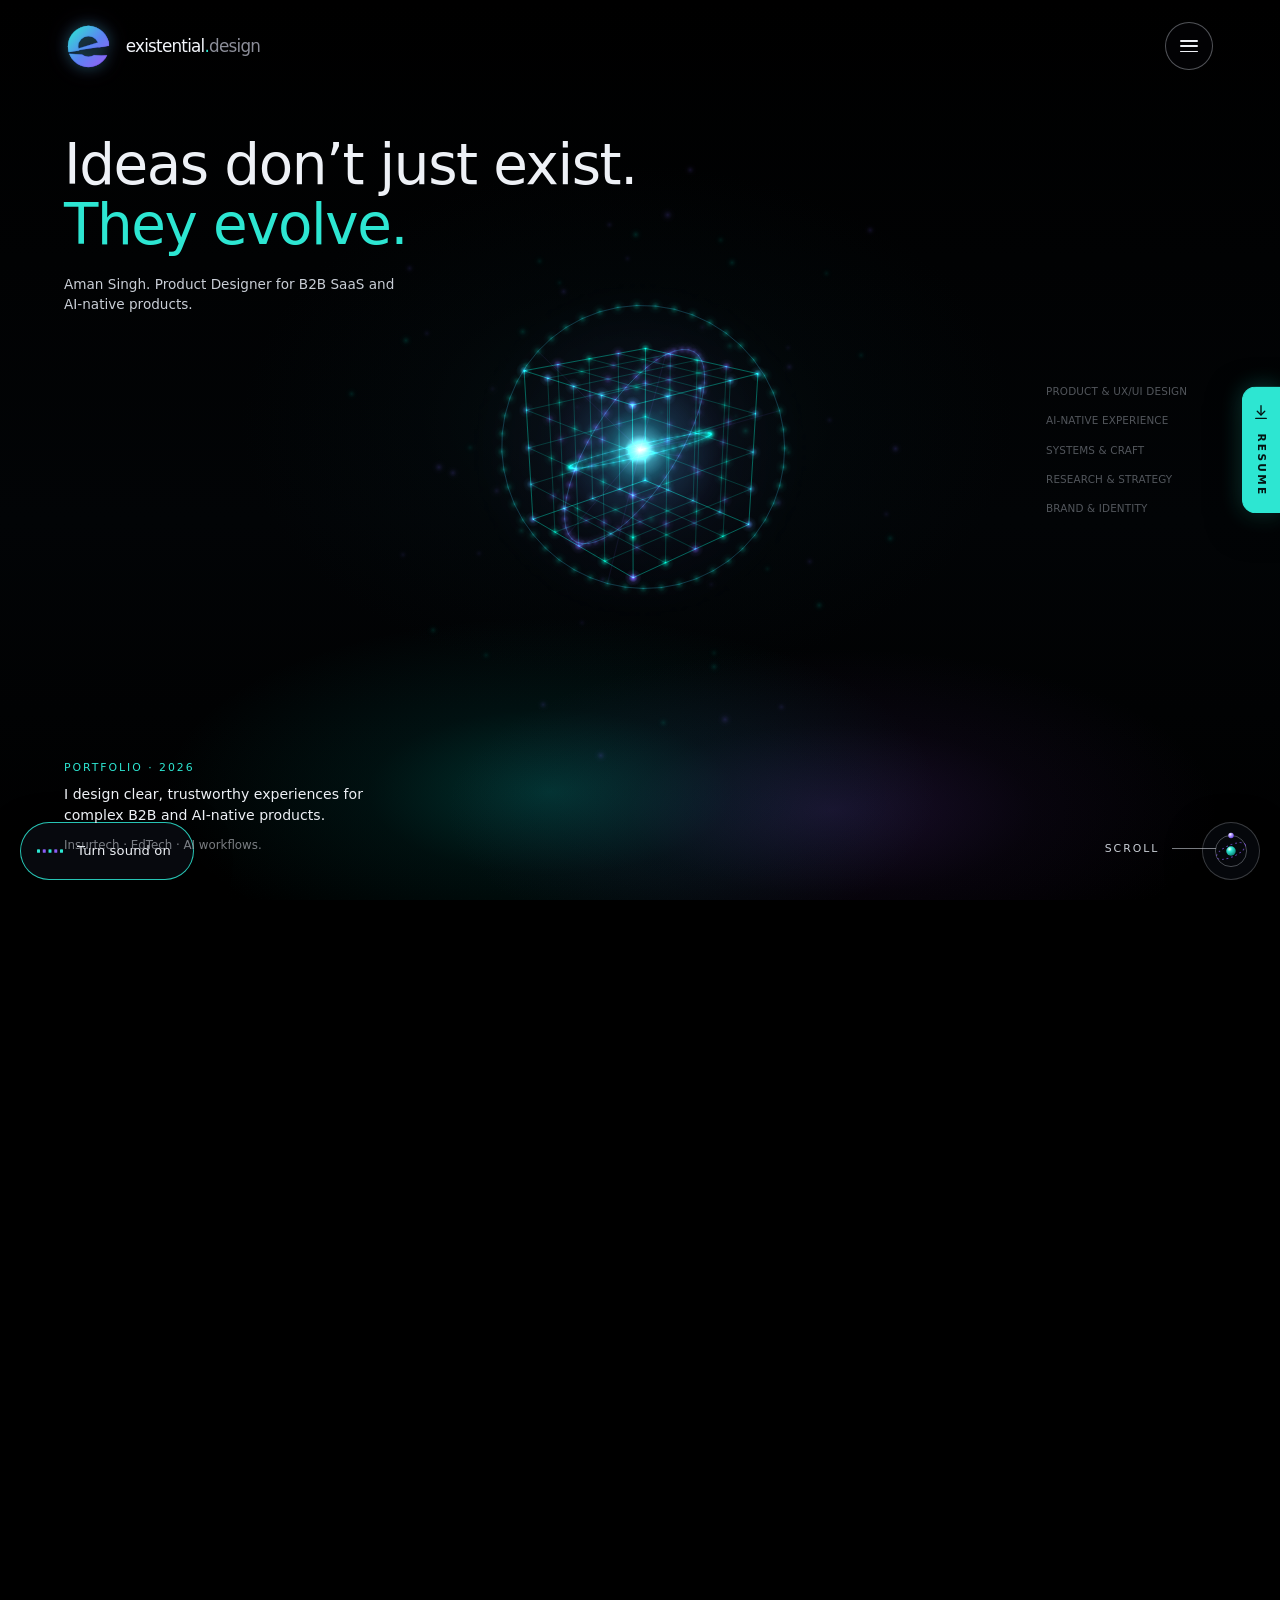
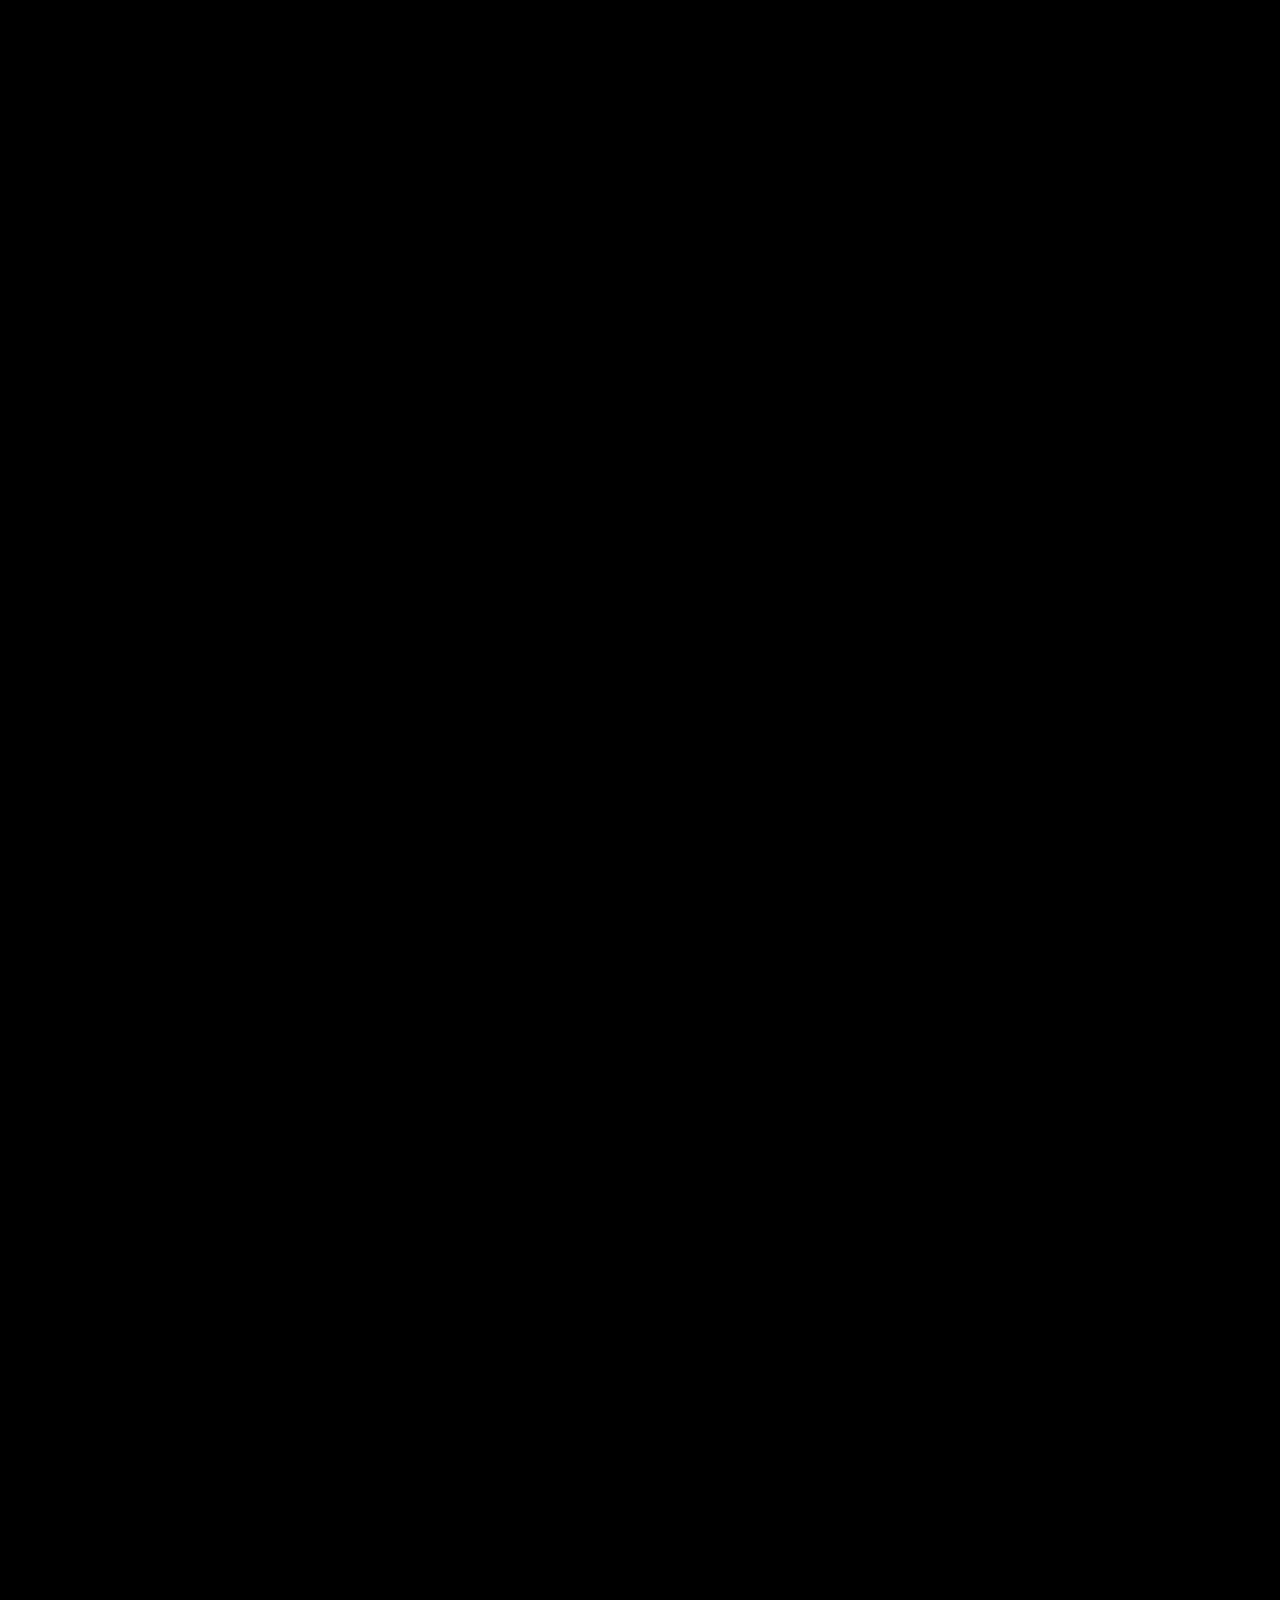
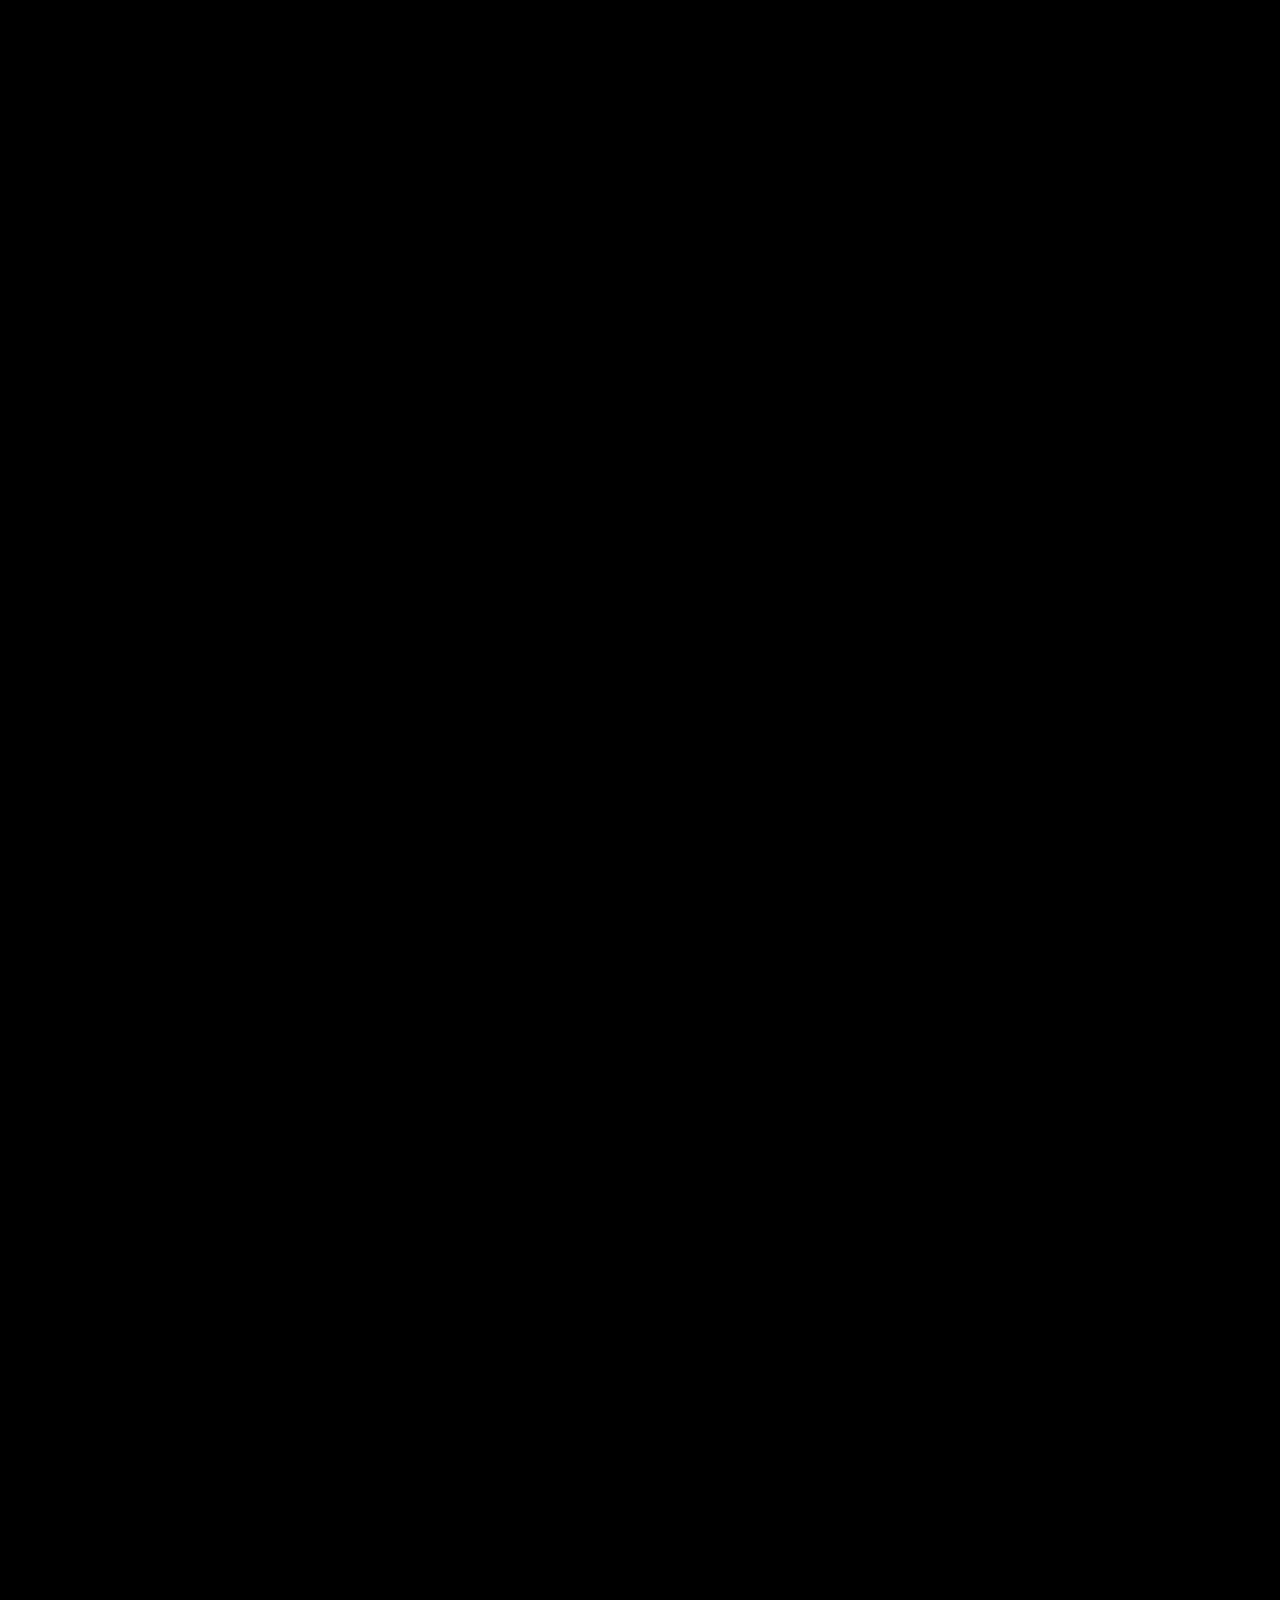
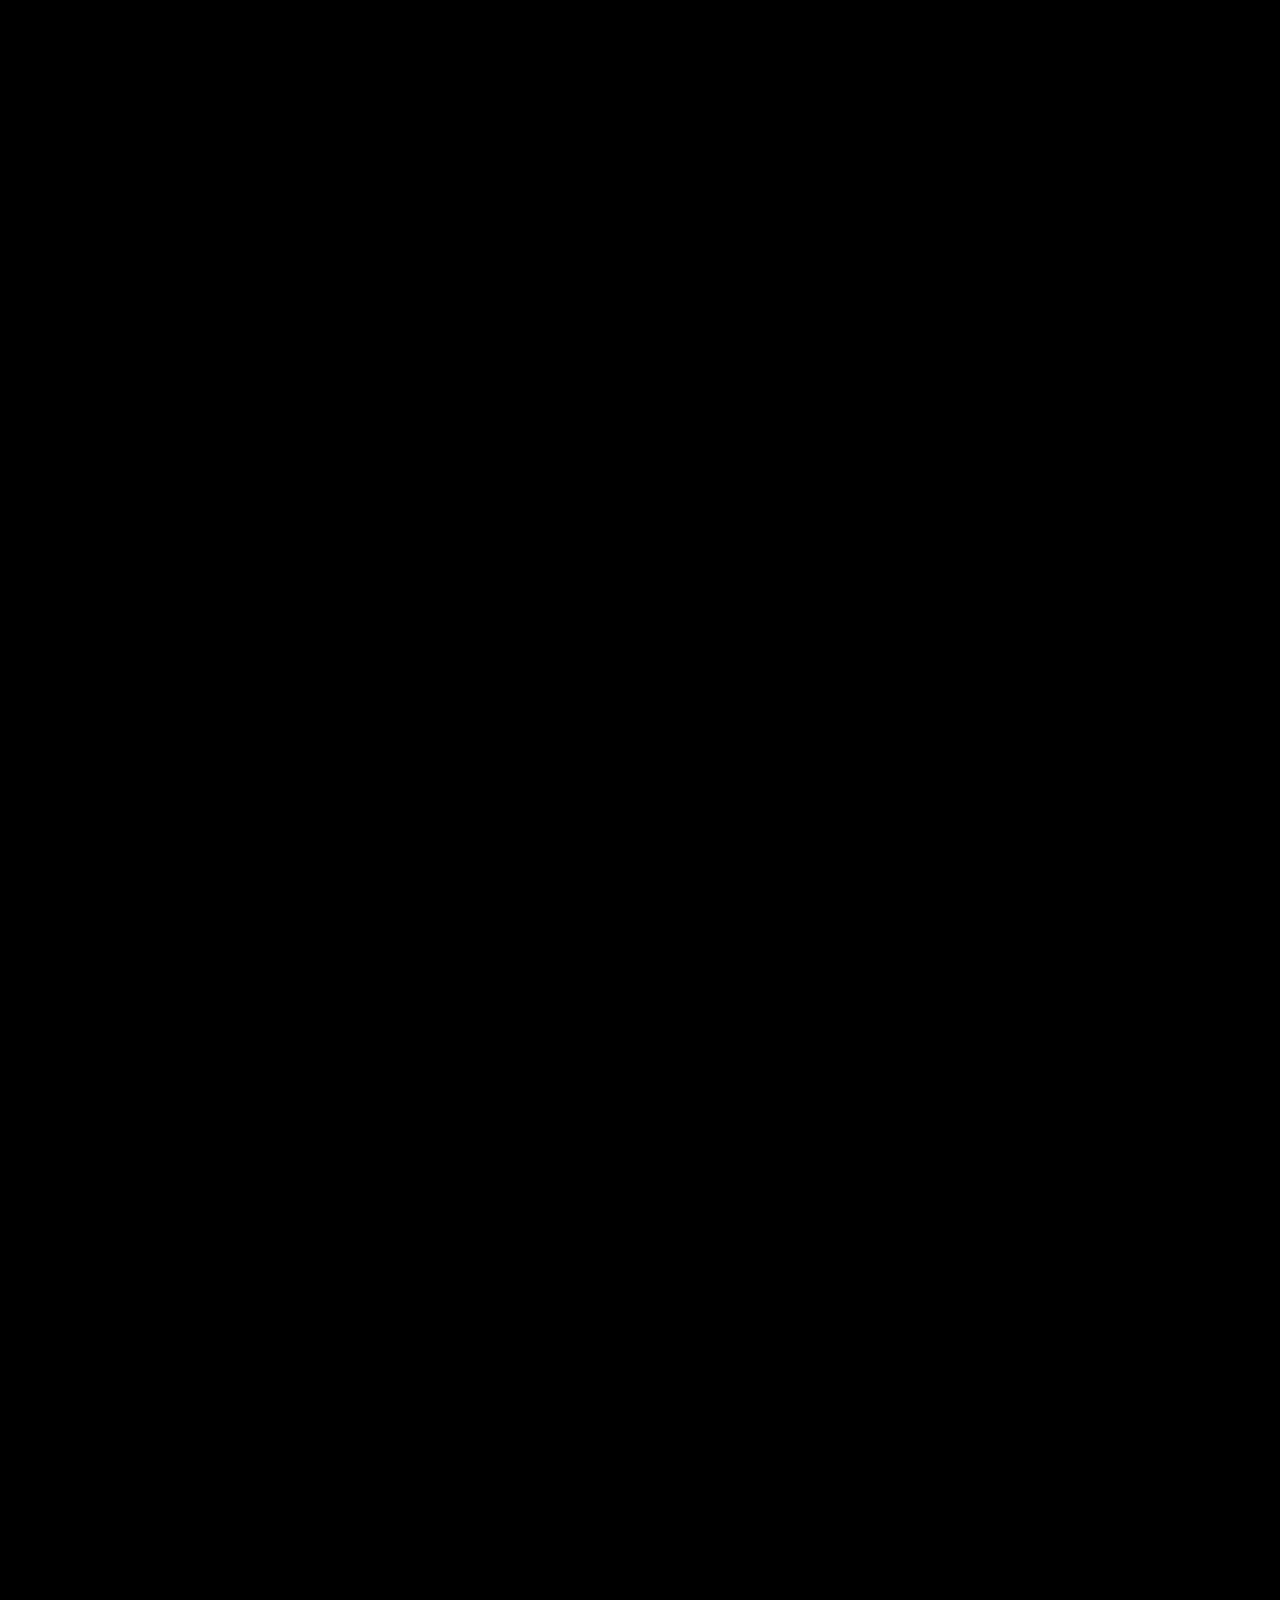
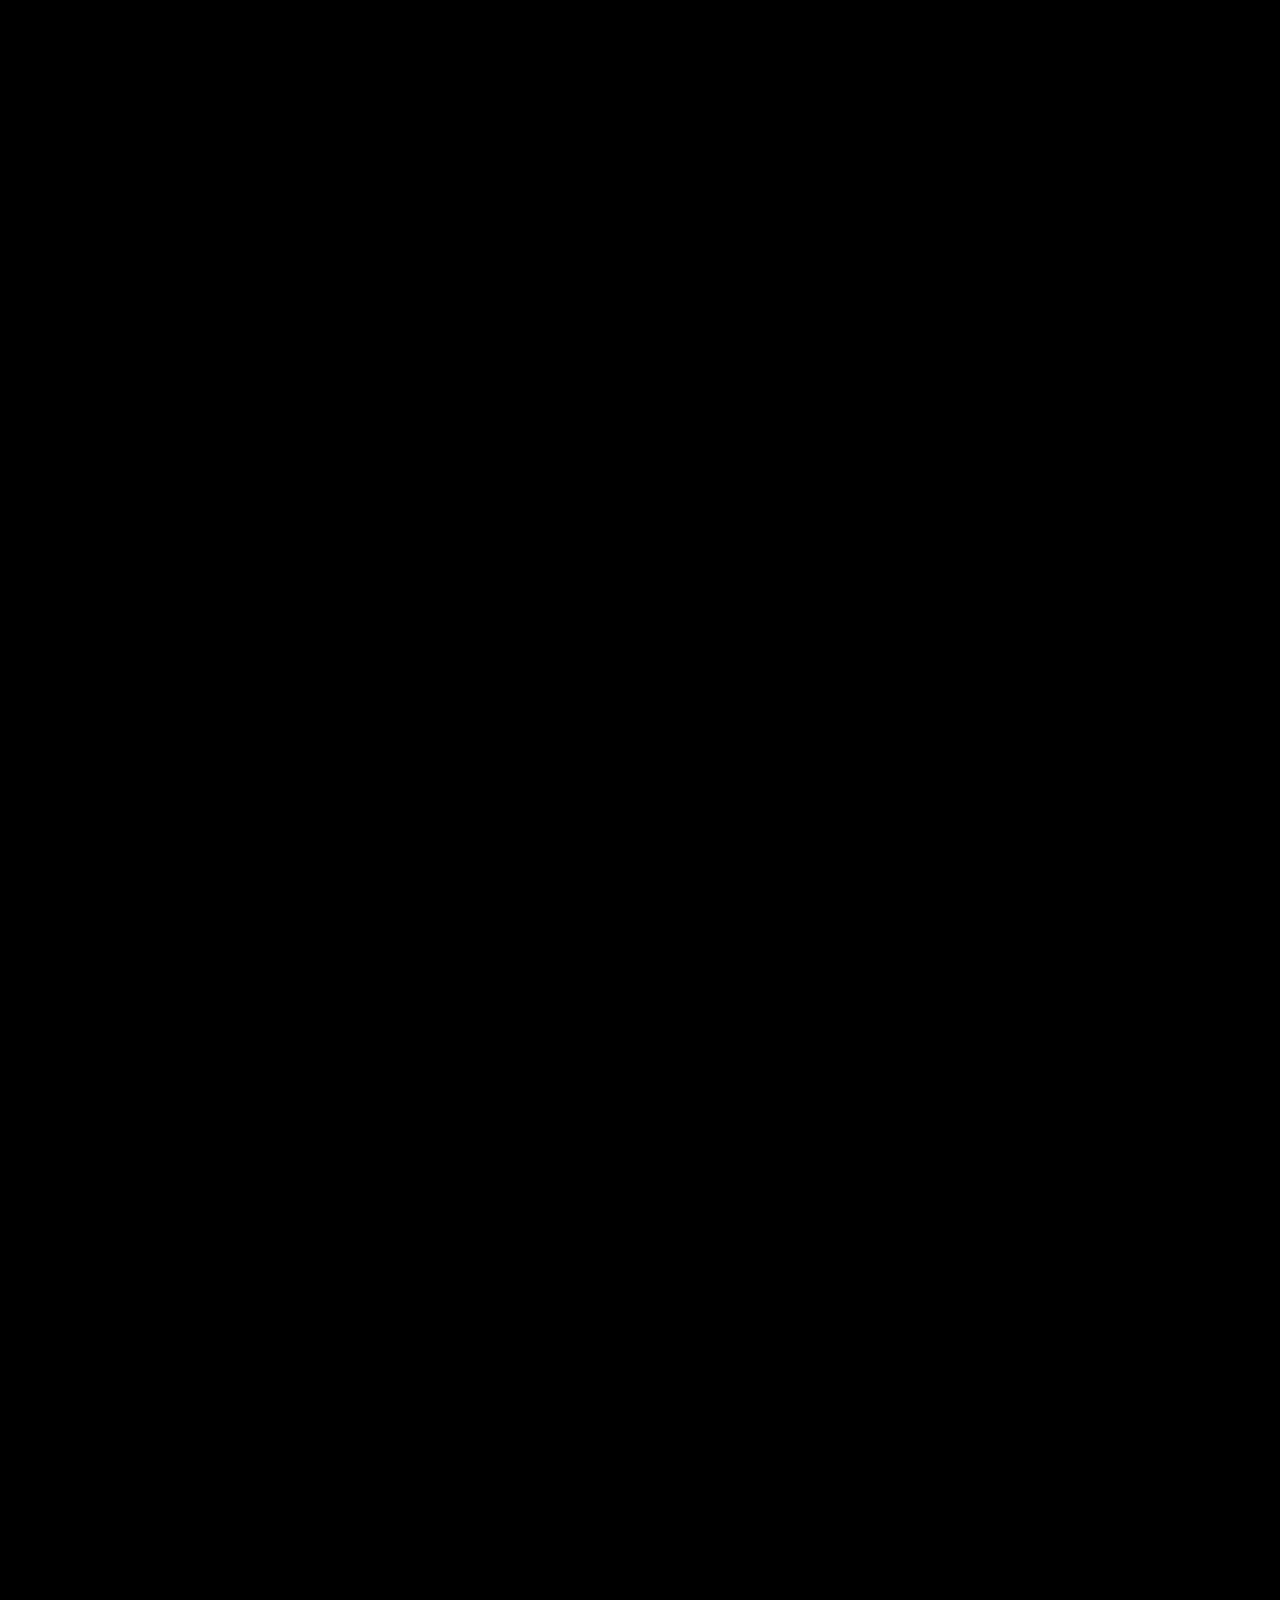
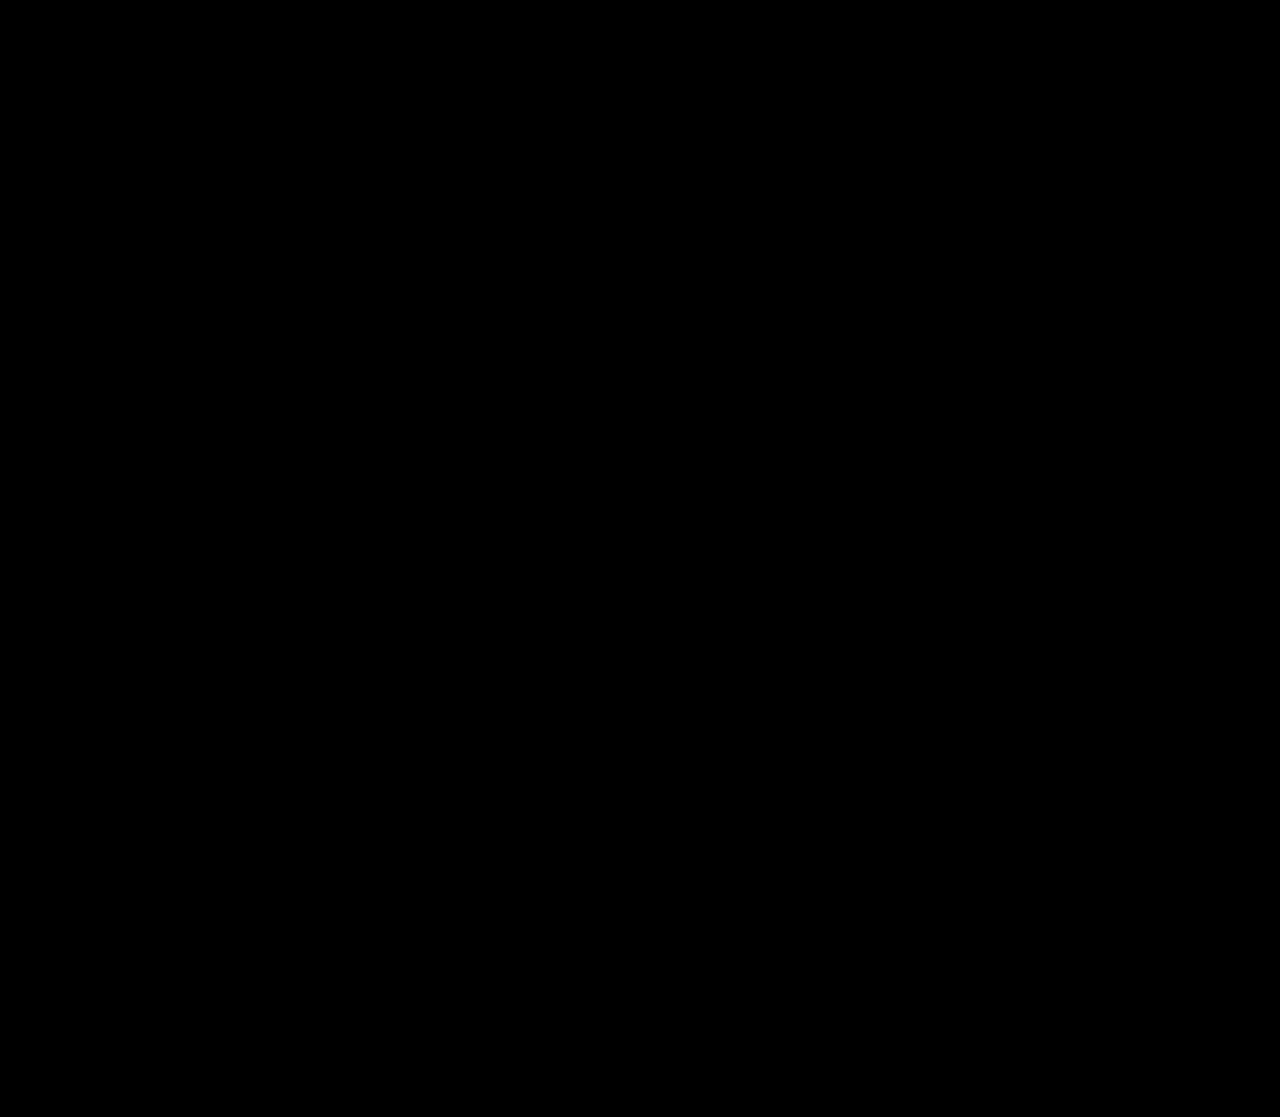
==== commit f82fee4d: "Restore brand system CTA link below evolve stage" ====
--- a/index.html
+++ b/index.html
@@ -112,6 +112,7 @@
 <canvas id="evc" aria-hidden="true"></canvas>
 <div class="ev-labels"><div class="ev-lab">Discover &amp; Frame</div><div class="ev-lab">Structure &amp; Flow</div><div class="ev-lab">Design &amp; Prototype</div><div class="ev-lab">Test &amp; Refine</div><div class="ev-lab">Hand off &amp; Ship</div><div class="ev-lab">Measure &amp; Evolve</div></div>
 <div class="cap-end"><span class="end-mark"></span><p>One designer. Five focus areas. Connected thinking.</p><span class="end-mark"></span></div>
+<a class="ev-go" href="#brand-case" data-kc-open="brand">Open the brand system <span aria-hidden="true">→</span></a>
 </div>
 <section aria-label="Selected projects" id="selected-work" class="sw">
 <div class="projects-intro"><p class="eyebrow">Selected work</p><h2>Ideas, made tangible.</h2><p>Four different challenges. One consistent way of thinking.</p></div>
--- a/css/sections.css
+++ b/css/sections.css
@@ -81,7 +81,11 @@
 .ev-labels{position:absolute;inset:0;z-index:2;pointer-events:none;-webkit-mask-image:linear-gradient(90deg,transparent,#000 8%,#000 92%,transparent);mask-image:linear-gradient(90deg,transparent,#000 8%,#000 92%,transparent)}
 .ev-lab{position:absolute;left:0;top:0;white-space:nowrap;text-align:center;font-size:.82rem;letter-spacing:.05em;color:rgba(242,245,250,.94);will-change:transform;opacity:0}
 .ev-lab b{display:block;color:var(--teal);font-weight:500;font-size:.66rem;letter-spacing:.22em;margin-bottom:.25rem}
-.evolve .cap-end{position:absolute;left:0;right:0;bottom:clamp(2.5rem,8vh,5rem);z-index:2;margin:0!important;padding:0!important}
+.evolve .cap-end{position:absolute;left:0;right:0;bottom:clamp(4.2rem,12vh,7.2rem);z-index:2;margin:0!important;padding:0!important}
+.evolve .ev-go{position:absolute;left:50%;bottom:clamp(2rem,7vh,4.5rem);z-index:3;transform:translateX(-50%);display:inline-block;padding-bottom:.2rem;color:var(--teal);font-size:.78rem;letter-spacing:.04em;text-decoration:none;white-space:nowrap;border-bottom:1px solid rgba(45,230,210,.4);transition:border-color .2s}
+.evolve .ev-go:hover,.evolve .ev-go:focus-visible{border-color:var(--teal);outline:none}
+.evolve .ev-go span{display:inline-block;transition:transform .25s}
+.evolve .ev-go:hover span{transform:translateX(3px)}
 .evolve .ev-go{position:absolute;left:50%;bottom:clamp(2rem,7vh,4.5rem);z-index:3;transform:translateX(-50%);display:inline-block;padding-bottom:.2rem;color:var(--teal);font-size:.78rem;letter-spacing:.04em;text-decoration:none;white-space:nowrap;border-bottom:1px solid rgba(45,230,210,.4);transition:border-color .2s}
 .evolve .ev-go:hover,.evolve .ev-go:focus-visible{border-color:var(--teal);outline:none}
 .evolve .ev-go span{display:inline-block;transition:transform .25s}
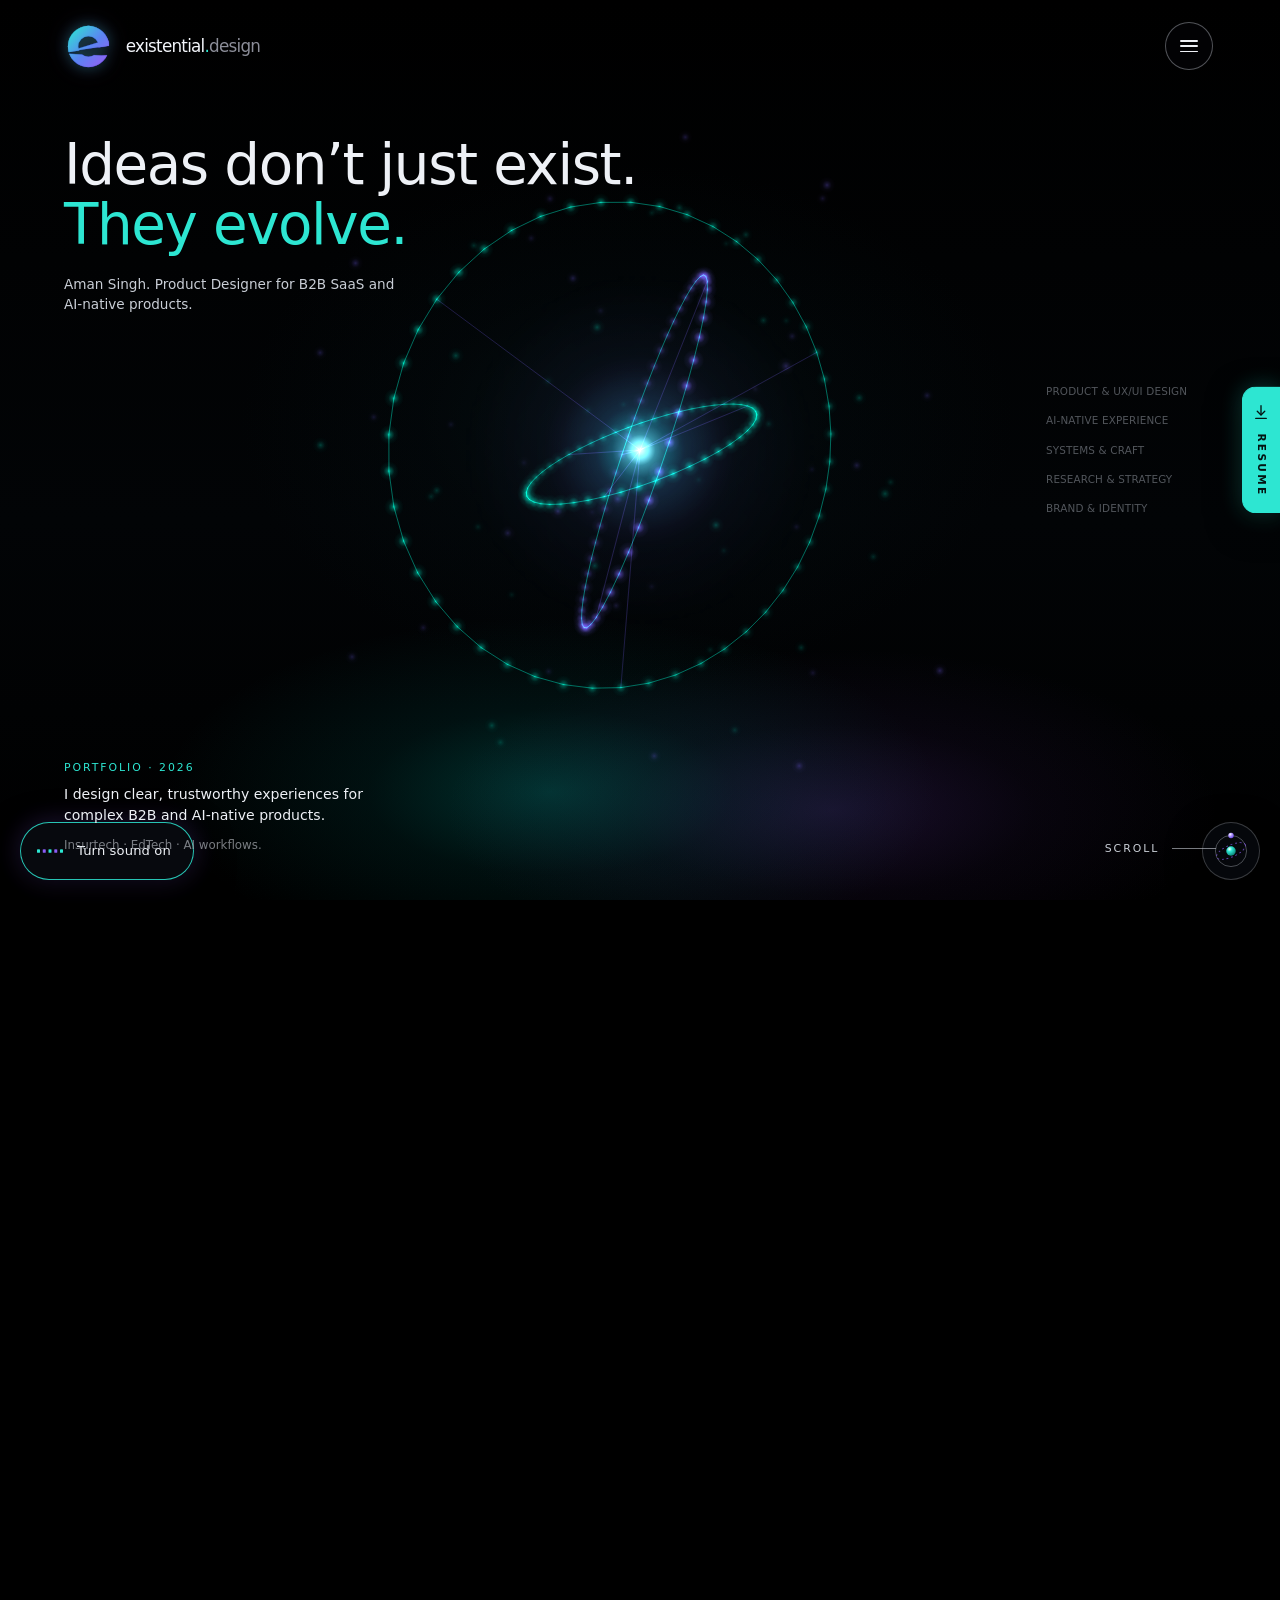
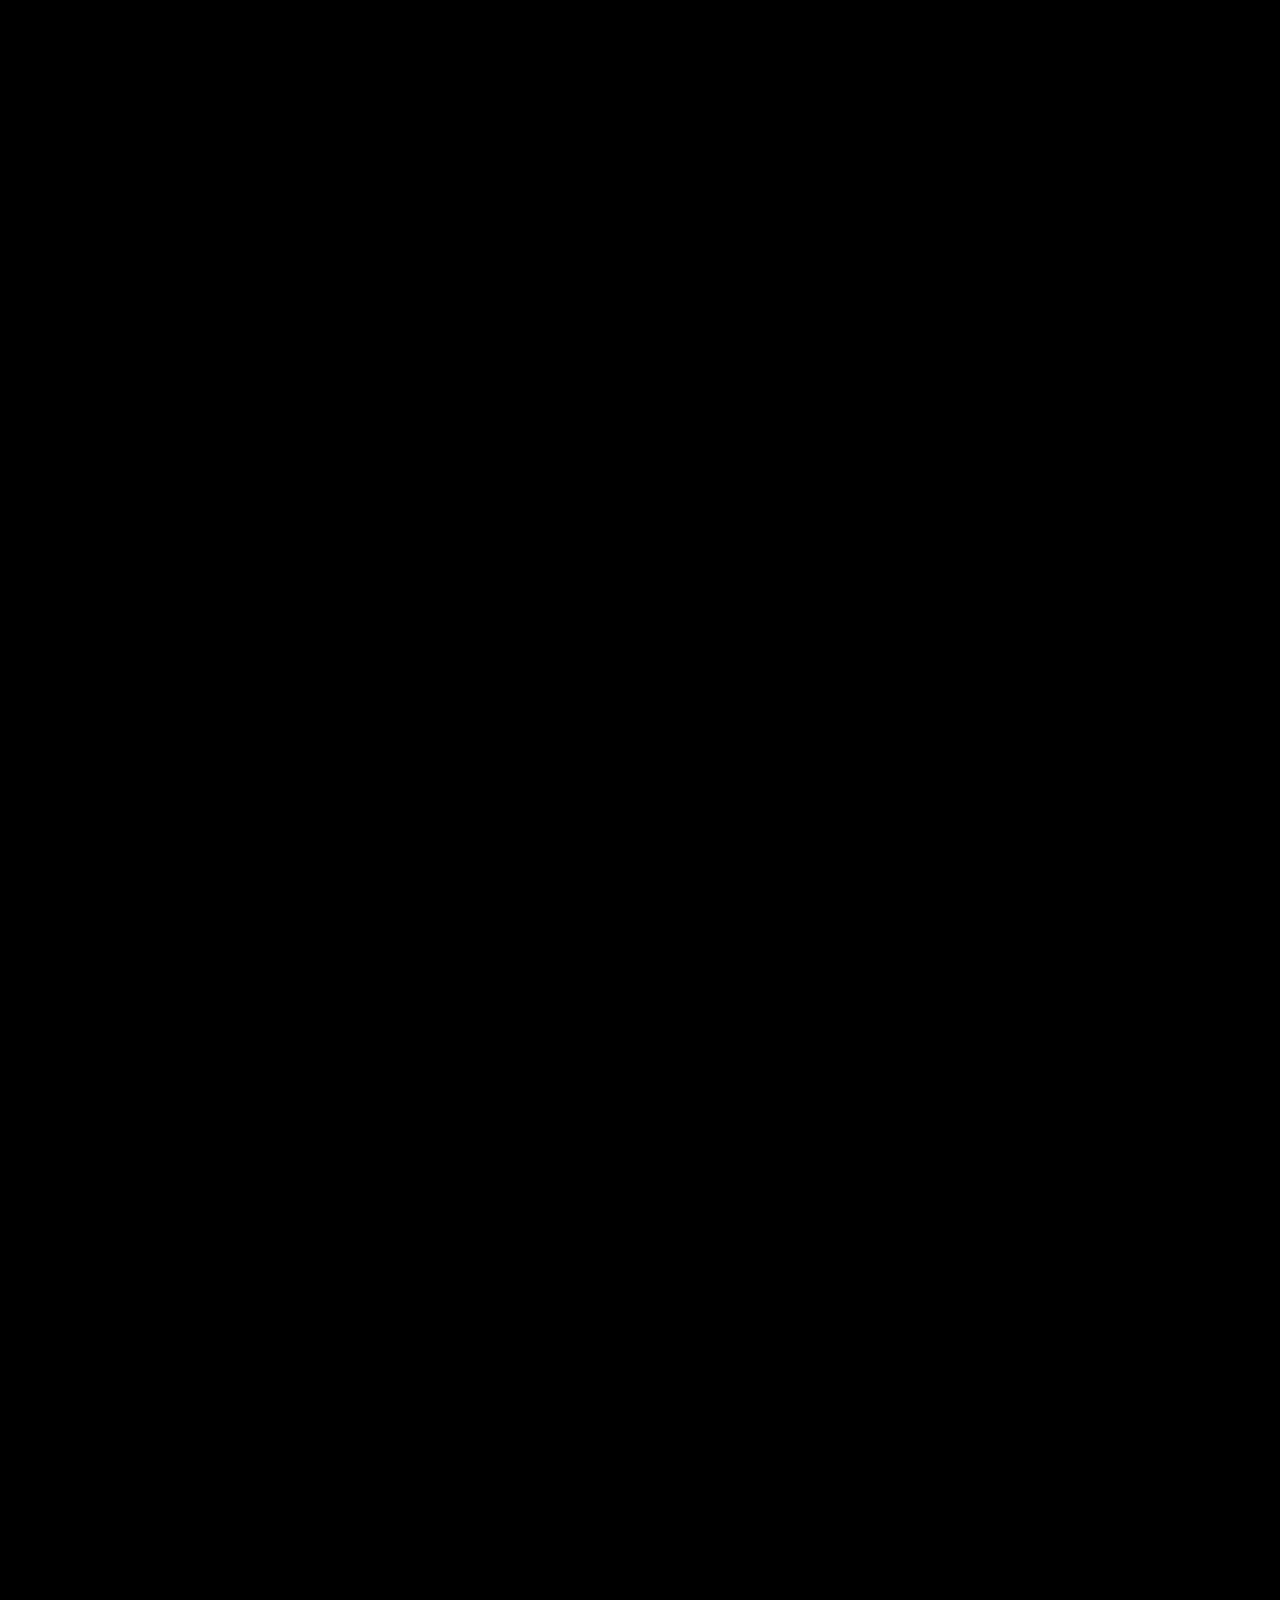
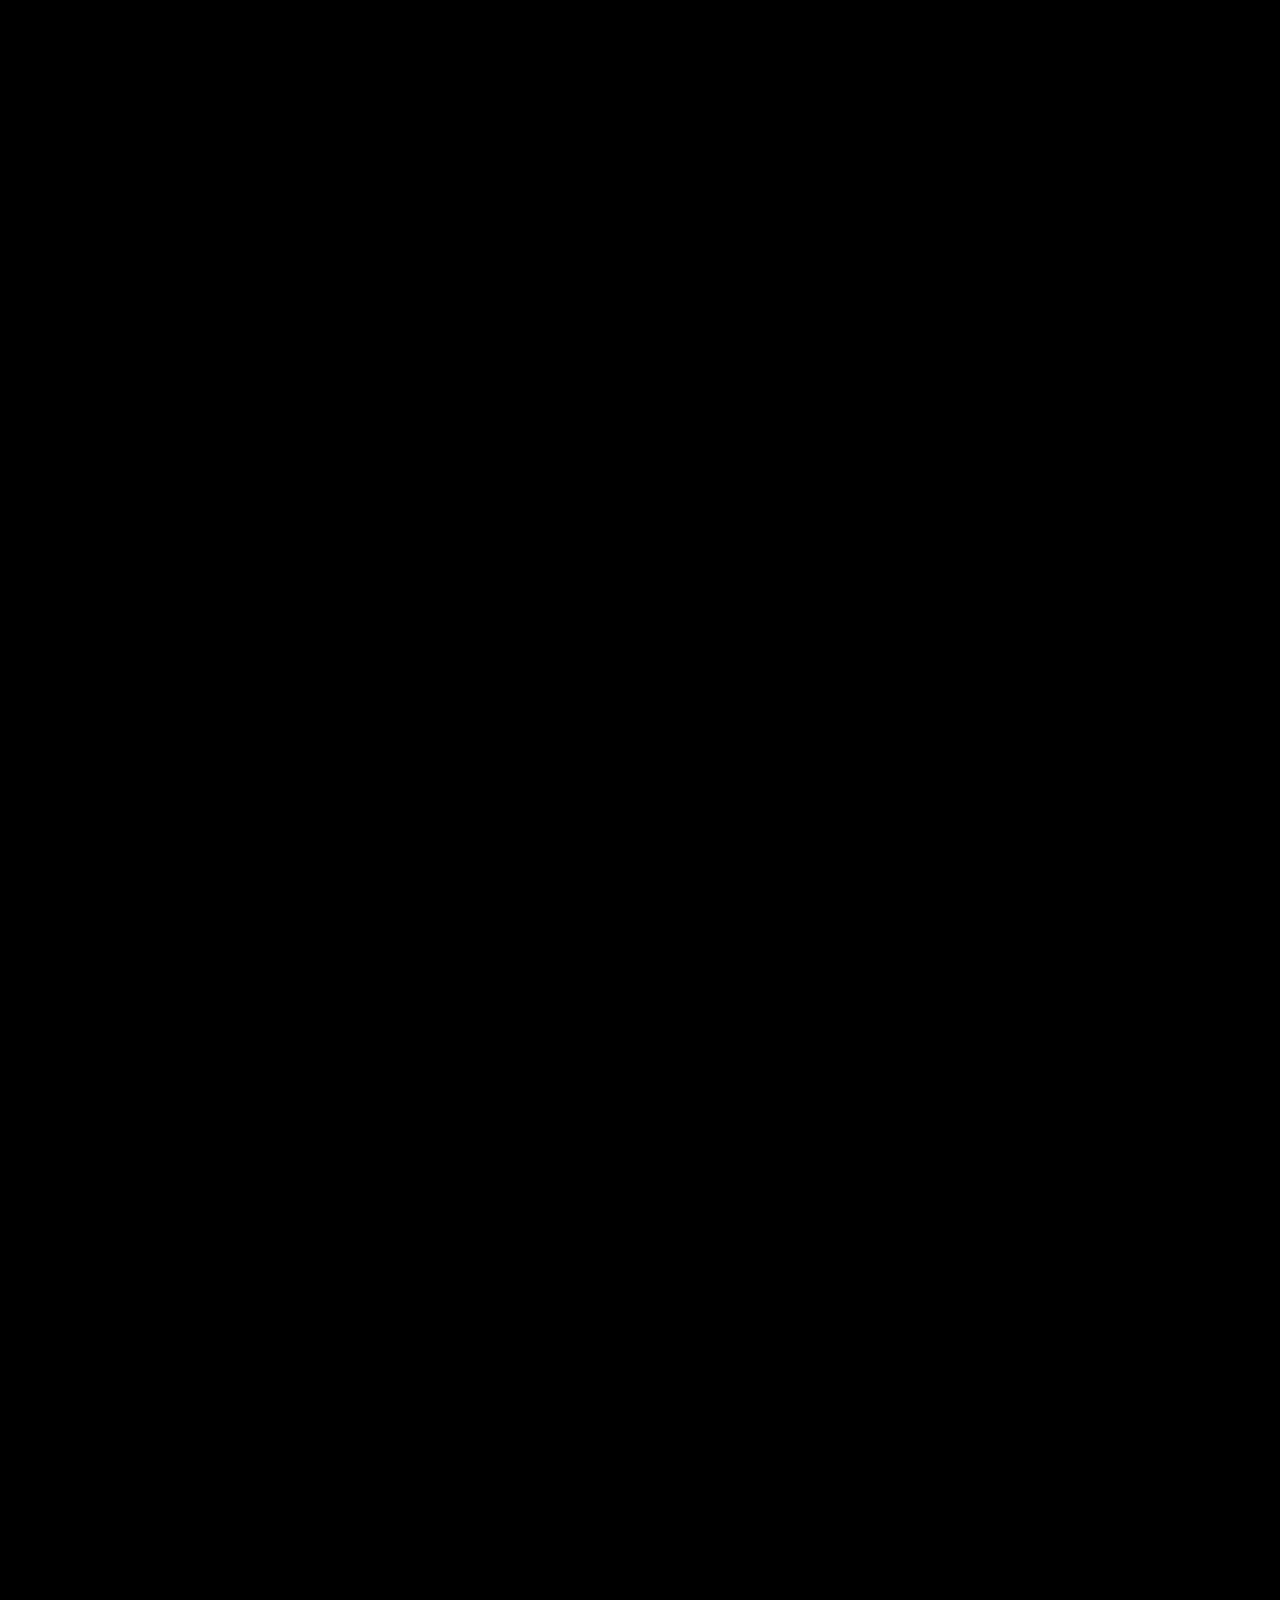
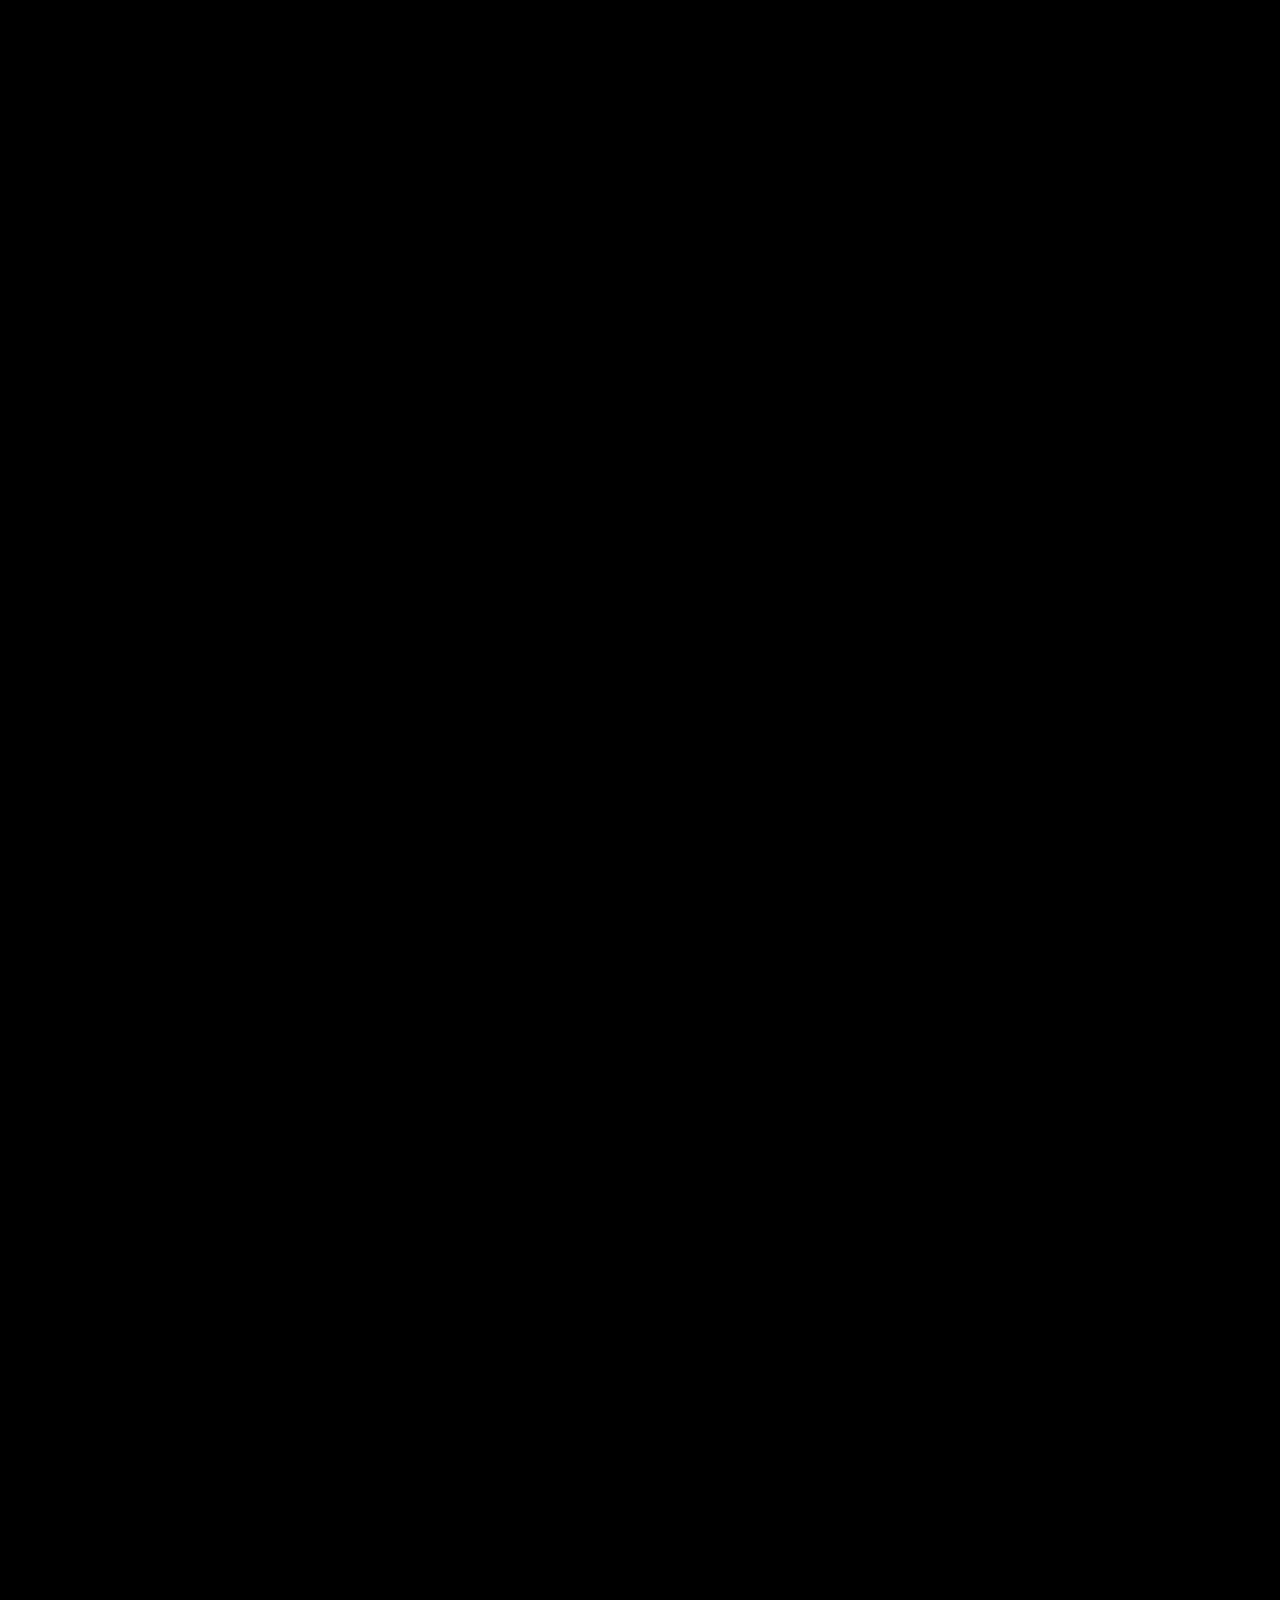
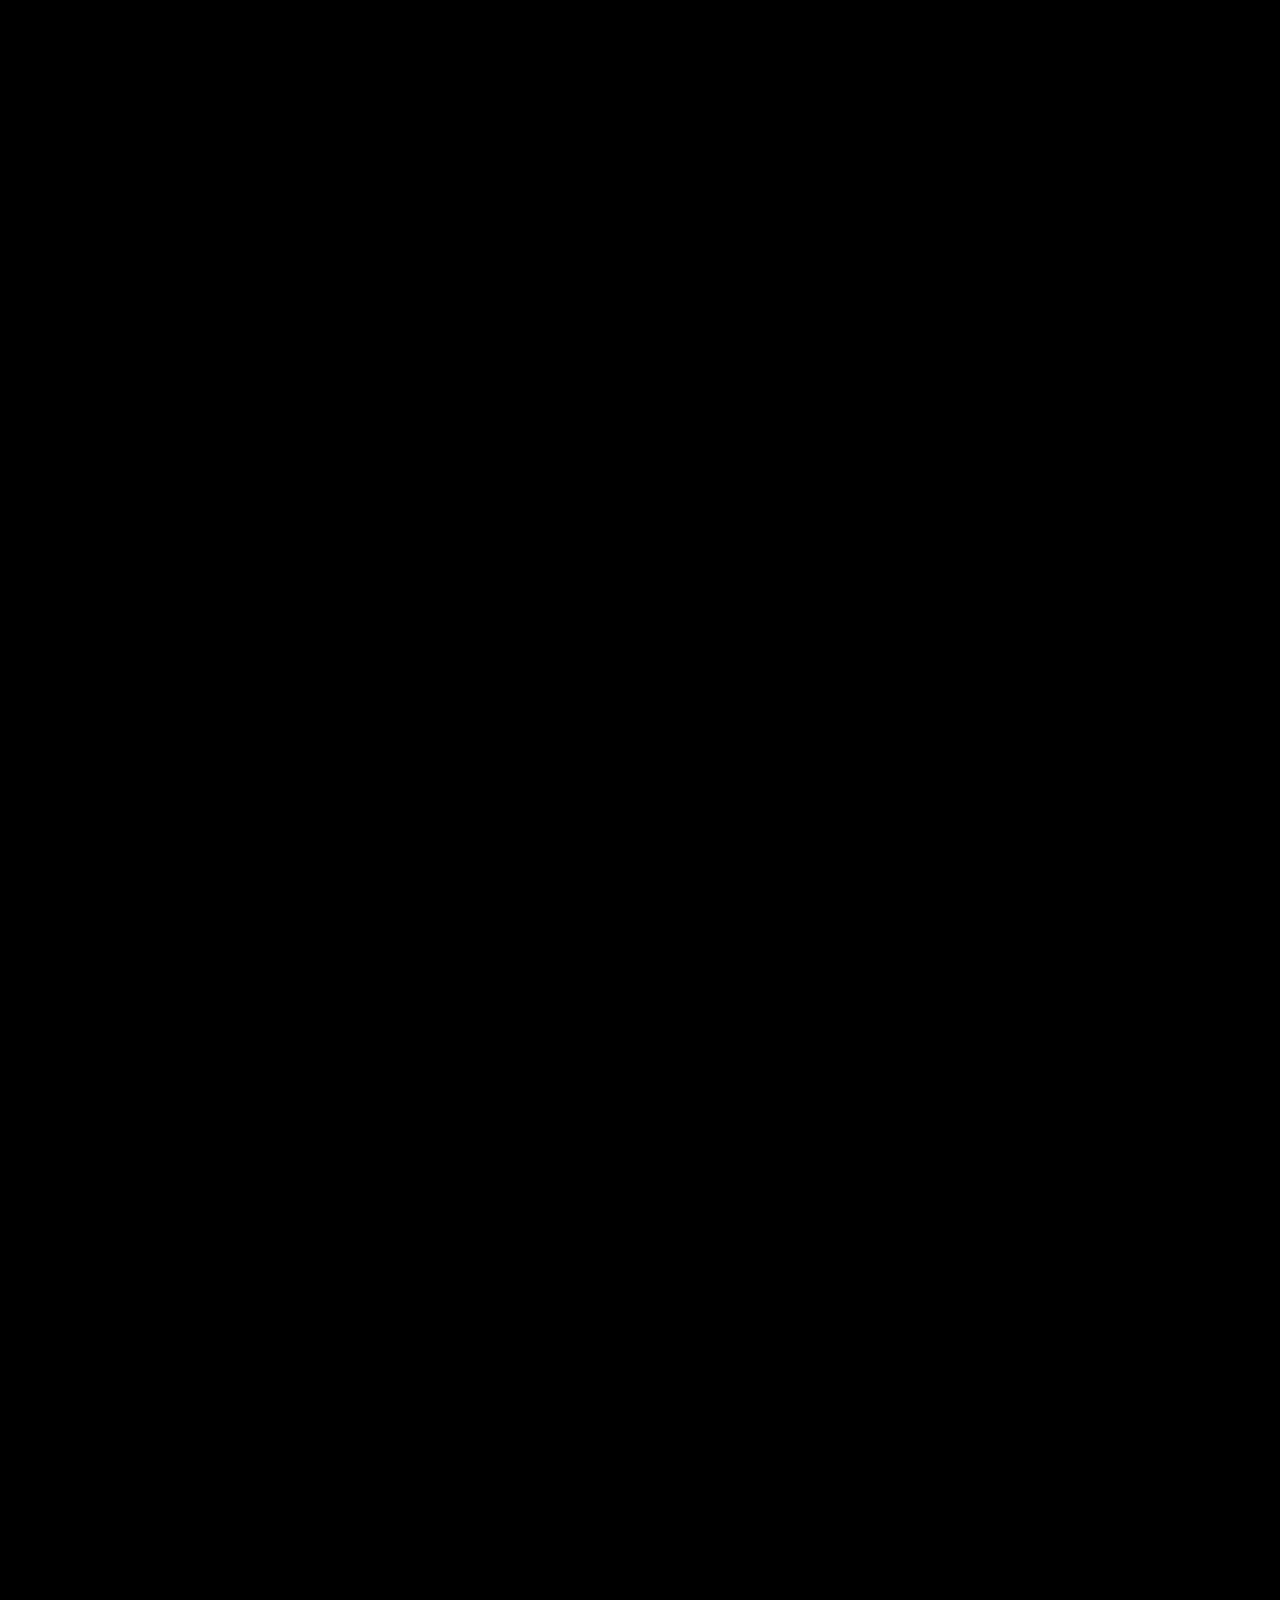
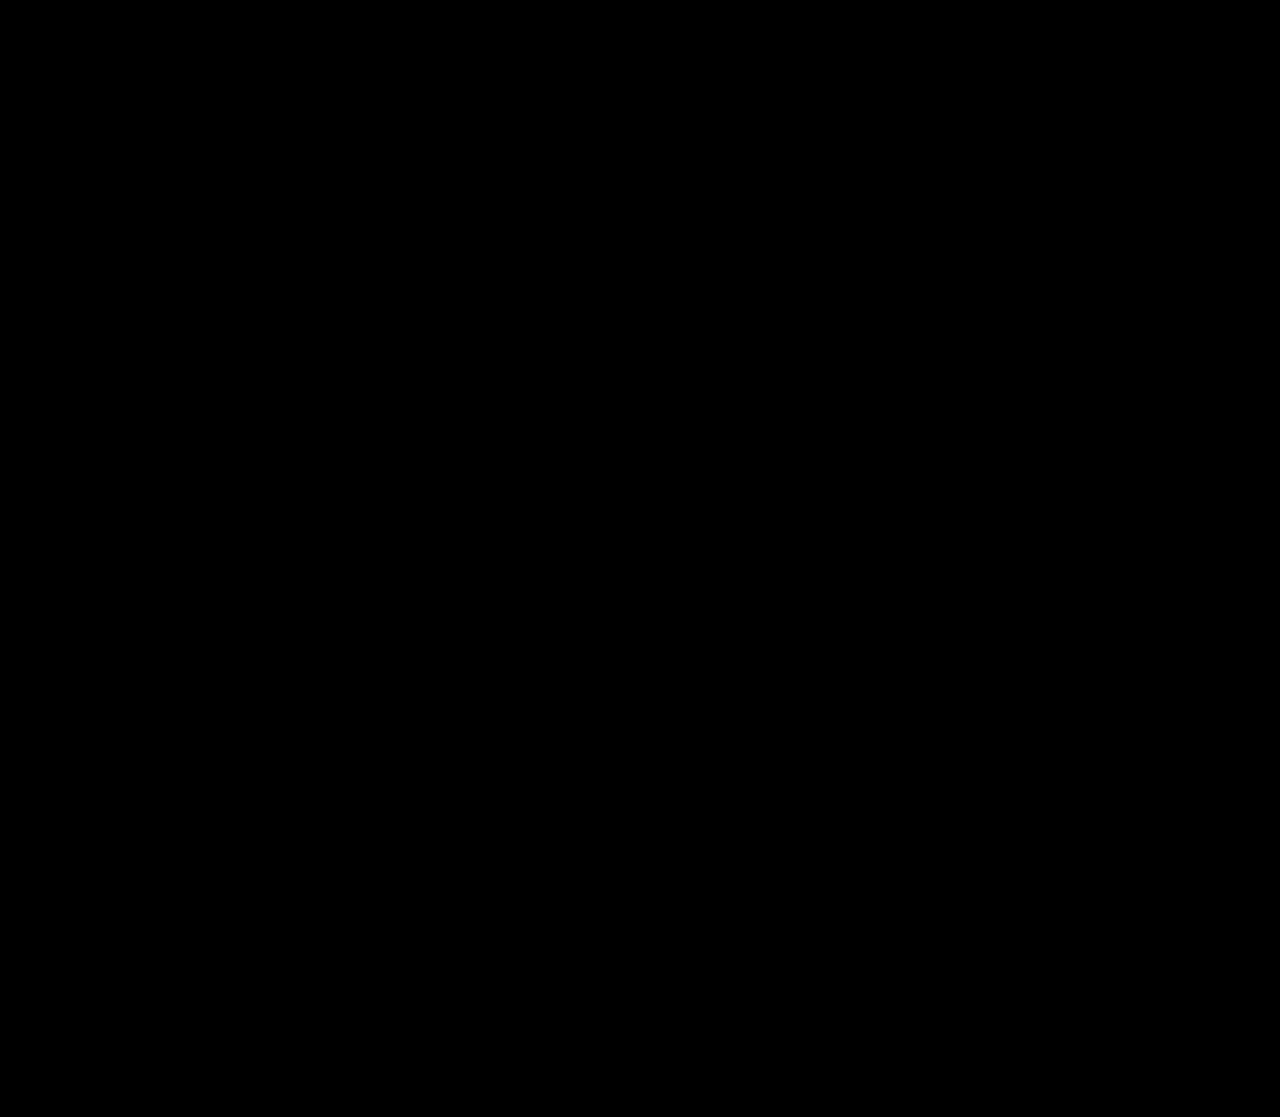
==== commit f87905e7: "Fix brand system CTA visibility and cache busting" ====
--- a/index.html
+++ b/index.html
@@ -33,8 +33,8 @@
 <link rel="apple-touch-icon" href="/apple-touch-icon.png">
 <link rel="manifest" href="/site.webmanifest">
 
-<link rel="stylesheet" href="css/main.css">
-<link rel="stylesheet" href="css/sections.css">
+<link rel="stylesheet" href="css/main.css?v=20261121c">
+<link rel="stylesheet" href="css/sections.css?v=20261121c">
 <script type="application/ld+json">{"@context": "https://schema.org", "@graph": [{"@type": "WebSite", "@id": "https://existential.design/#website", "url": "https://existential.design/", "name": "Aman Singh — Product Designer", "description": "Aman Singh is a Product Designer with 3+ years across insurance, SaaS and AI. Selected case studies in insurtech, EdTech and enterprise workflows.", "inLanguage": "en", "publisher": {"@id": "https://existential.design/#aman"}}, {"@type": "ProfilePage", "@id": "https://existential.design/#profile", "url": "https://existential.design/", "name": "Aman Singh — Product Designer | Portfolio", "mainEntity": {"@id": "https://existential.design/#aman"}, "isPartOf": {"@id": "https://existential.design/#website"}}, {"@type": "Person", "@id": "https://existential.design/#aman", "name": "Aman Singh", "jobTitle": "Product Designer", "description": "Aman Singh is a Product Designer with 3+ years across insurance, SaaS and AI. Selected case studies in insurtech, EdTech and enterprise workflows. Previously at Injala.", "url": "https://existential.design/", "image": "https://existential.design/og-image.jpg", "email": "aman.singh369@outlook.com", "knowsAbout": ["Product design", "UX design", "B2B SaaS", "AI product design", "Insurtech", "EdTech", "Design systems"], "sameAs": ["https://www.linkedin.com/in/aman-singh-9b36bb185", "https://www.behance.net/amansingh0129"]}]}</script>
 
 
@@ -112,7 +112,7 @@
 <canvas id="evc" aria-hidden="true"></canvas>
 <div class="ev-labels"><div class="ev-lab">Discover &amp; Frame</div><div class="ev-lab">Structure &amp; Flow</div><div class="ev-lab">Design &amp; Prototype</div><div class="ev-lab">Test &amp; Refine</div><div class="ev-lab">Hand off &amp; Ship</div><div class="ev-lab">Measure &amp; Evolve</div></div>
 <div class="cap-end"><span class="end-mark"></span><p>One designer. Five focus areas. Connected thinking.</p><span class="end-mark"></span></div>
-<a class="ev-go" href="#brand-case" data-kc-open="brand">Open the brand system <span aria-hidden="true">→</span></a>
+<a class="ev-go" href="#brand-case" data-kc-open="brand" style="position:absolute;left:50%;bottom:clamp(2rem,5.5vh,3.8rem);transform:translateX(-50%);z-index:20;display:inline-flex;align-items:center;gap:.5rem;padding:.55rem 1.4rem;background:rgba(6,12,18,.9);border:1px solid #2de6d2;border-radius:999px;color:#2de6d2;font-size:.82rem;font-weight:500;letter-spacing:.05em;text-decoration:none;box-shadow:0 0 20px rgba(45,230,210,.3);cursor:pointer;">Open the brand system <span aria-hidden="true">→</span></a>
 </div>
 <section aria-label="Selected projects" id="selected-work" class="sw">
 <div class="projects-intro"><p class="eyebrow">Selected work</p><h2>Ideas, made tangible.</h2><p>Four different challenges. One consistent way of thinking.</p></div>
--- a/css/sections.css
+++ b/css/sections.css
@@ -81,15 +81,11 @@
 .ev-labels{position:absolute;inset:0;z-index:2;pointer-events:none;-webkit-mask-image:linear-gradient(90deg,transparent,#000 8%,#000 92%,transparent);mask-image:linear-gradient(90deg,transparent,#000 8%,#000 92%,transparent)}
 .ev-lab{position:absolute;left:0;top:0;white-space:nowrap;text-align:center;font-size:.82rem;letter-spacing:.05em;color:rgba(242,245,250,.94);will-change:transform;opacity:0}
 .ev-lab b{display:block;color:var(--teal);font-weight:500;font-size:.66rem;letter-spacing:.22em;margin-bottom:.25rem}
-.evolve .cap-end{position:absolute;left:0;right:0;bottom:clamp(4.2rem,12vh,7.2rem);z-index:2;margin:0!important;padding:0!important}
-.evolve .ev-go{position:absolute;left:50%;bottom:clamp(2rem,7vh,4.5rem);z-index:3;transform:translateX(-50%);display:inline-block;padding-bottom:.2rem;color:var(--teal);font-size:.78rem;letter-spacing:.04em;text-decoration:none;white-space:nowrap;border-bottom:1px solid rgba(45,230,210,.4);transition:border-color .2s}
-.evolve .ev-go:hover,.evolve .ev-go:focus-visible{border-color:var(--teal);outline:none}
-.evolve .ev-go span{display:inline-block;transition:transform .25s}
-.evolve .ev-go:hover span{transform:translateX(3px)}
-.evolve .ev-go{position:absolute;left:50%;bottom:clamp(2rem,7vh,4.5rem);z-index:3;transform:translateX(-50%);display:inline-block;padding-bottom:.2rem;color:var(--teal);font-size:.78rem;letter-spacing:.04em;text-decoration:none;white-space:nowrap;border-bottom:1px solid rgba(45,230,210,.4);transition:border-color .2s}
-.evolve .ev-go:hover,.evolve .ev-go:focus-visible{border-color:var(--teal);outline:none}
-.evolve .ev-go span{display:inline-block;transition:transform .25s}
-.evolve .ev-go:hover span{transform:translateX(3px)}
+.evolve .cap-end{position:absolute;left:0;right:0;bottom:clamp(5.4rem,13vh,7.8rem);z-index:9;margin:0!important;padding:0!important}
+.evolve .ev-go{position:absolute;left:50%;bottom:clamp(2.2rem,5.5vh,4rem);z-index:10;transform:translateX(-50%);display:inline-flex;align-items:center;gap:.5rem;padding:.55rem 1.4rem;background:rgba(6,12,18,.85);border:1px solid rgba(45,230,210,.6);border-radius:999px;color:#2de6d2;font-size:.82rem;font-weight:500;letter-spacing:.05em;text-decoration:none;white-space:nowrap;backdrop-filter:blur(8px);-webkit-backdrop-filter:blur(8px);box-shadow:0 0 20px rgba(45,230,210,.25),0 4px 12px rgba(0,0,0,.5);transition:all .25s ease;cursor:pointer}
+.evolve .ev-go:hover,.evolve .ev-go:focus-visible{background:rgba(45,230,210,.15);border-color:#2de6d2;box-shadow:0 0 30px rgba(45,230,210,.45),0 6px 16px rgba(0,0,0,.6);transform:translateX(-50%) translateY(-2px);outline:none}
+.evolve .ev-go span{display:inline-block;transition:transform .25s ease}
+.evolve .ev-go:hover span{transform:translateX(4px)}
 nav .nav-center svg{display:block;width:100%;height:100%;filter:drop-shadow(0 0 5px rgba(45,230,210,.3)) drop-shadow(0 0 8px rgba(139,92,246,.22))!important}
 html.kc-light nav .nav-center svg{filter:none!important}
 .mascot.emark{filter:drop-shadow(0 0 18px rgba(45,230,210,.22)) drop-shadow(0 0 24px rgba(139,92,246,.2))}
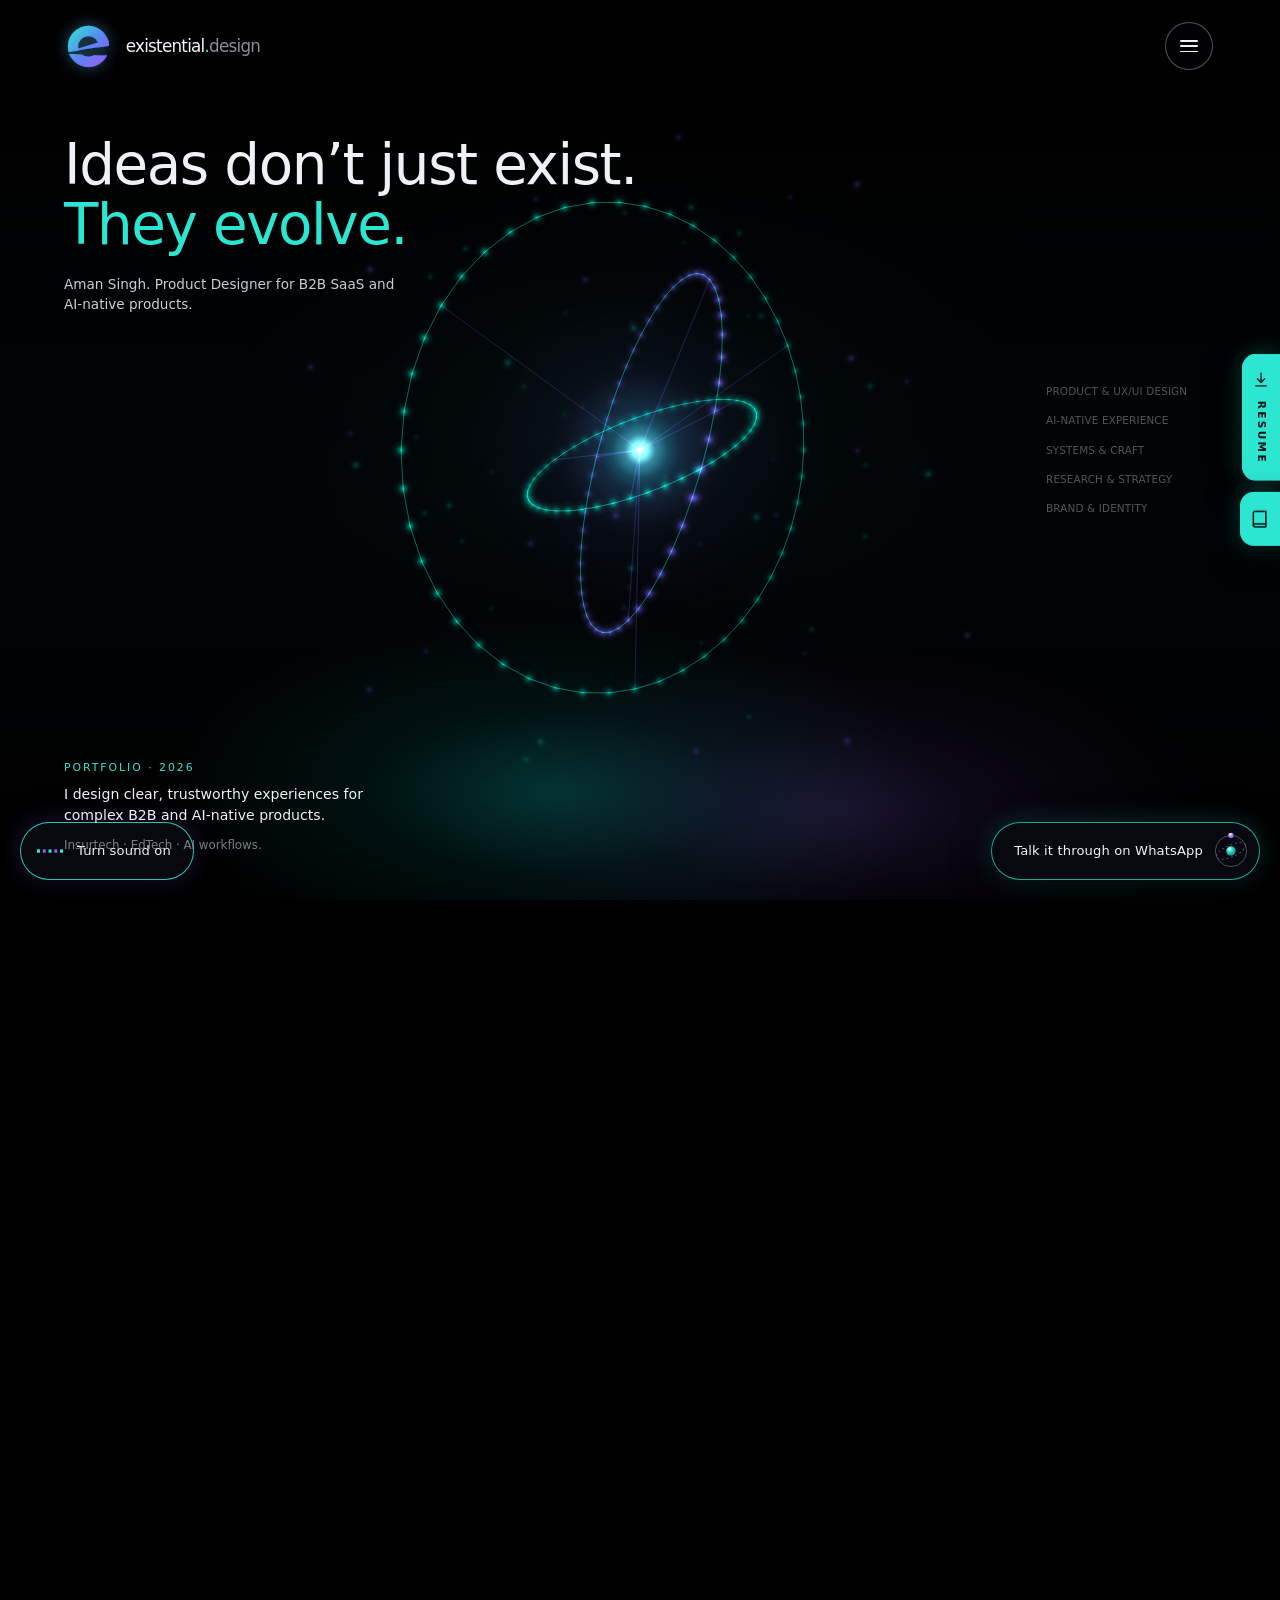
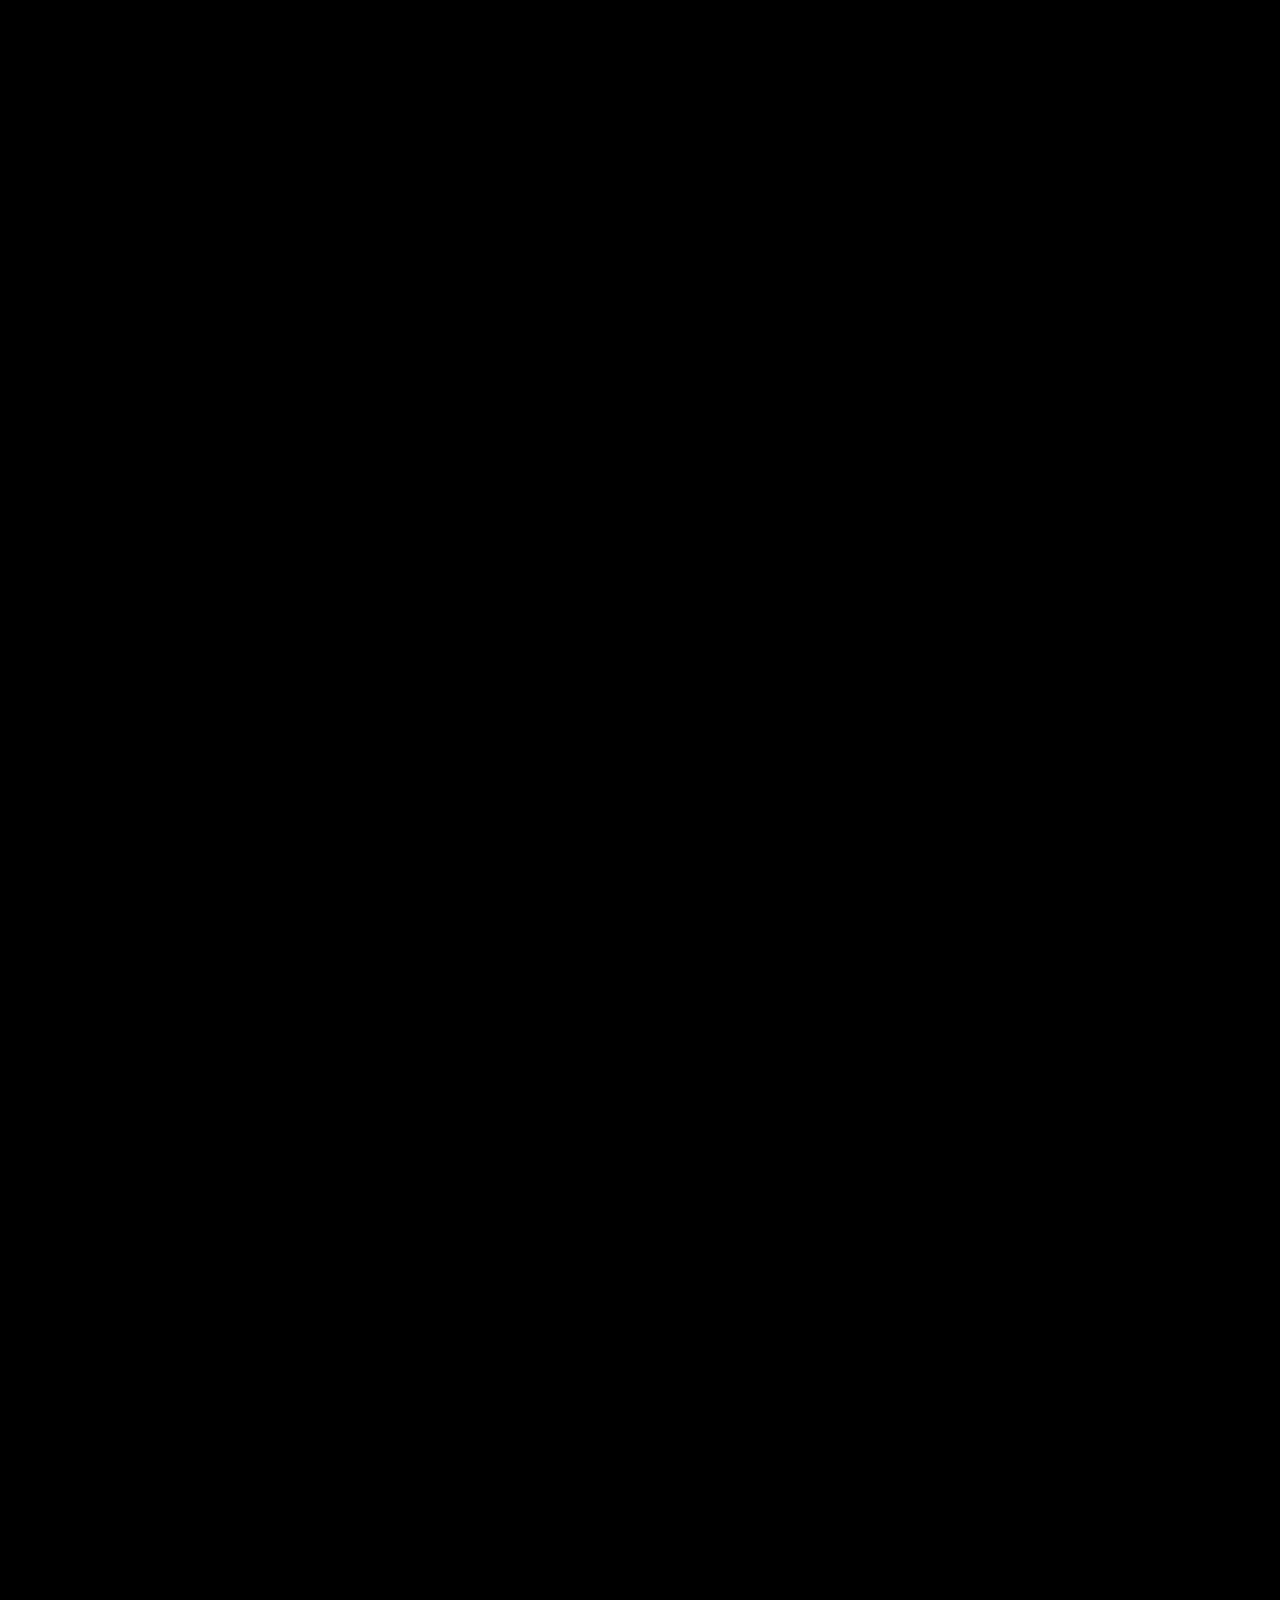
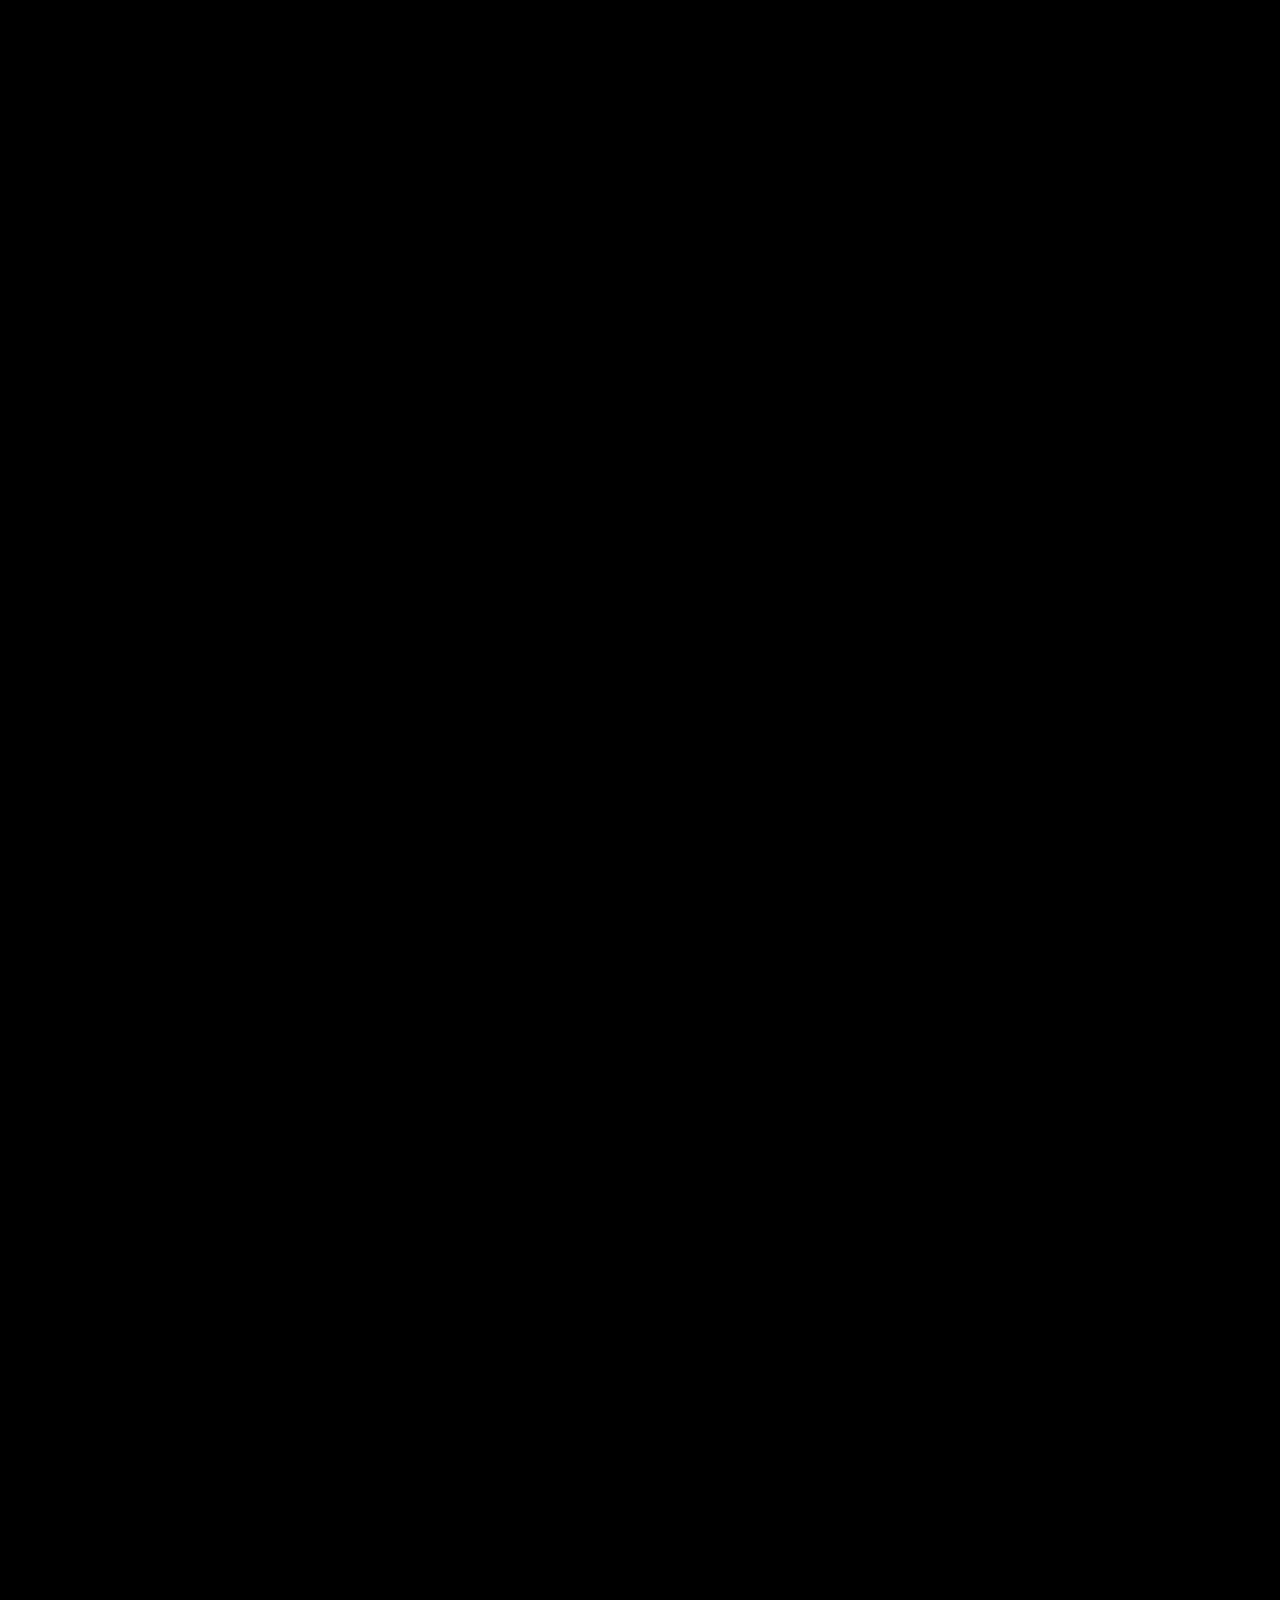
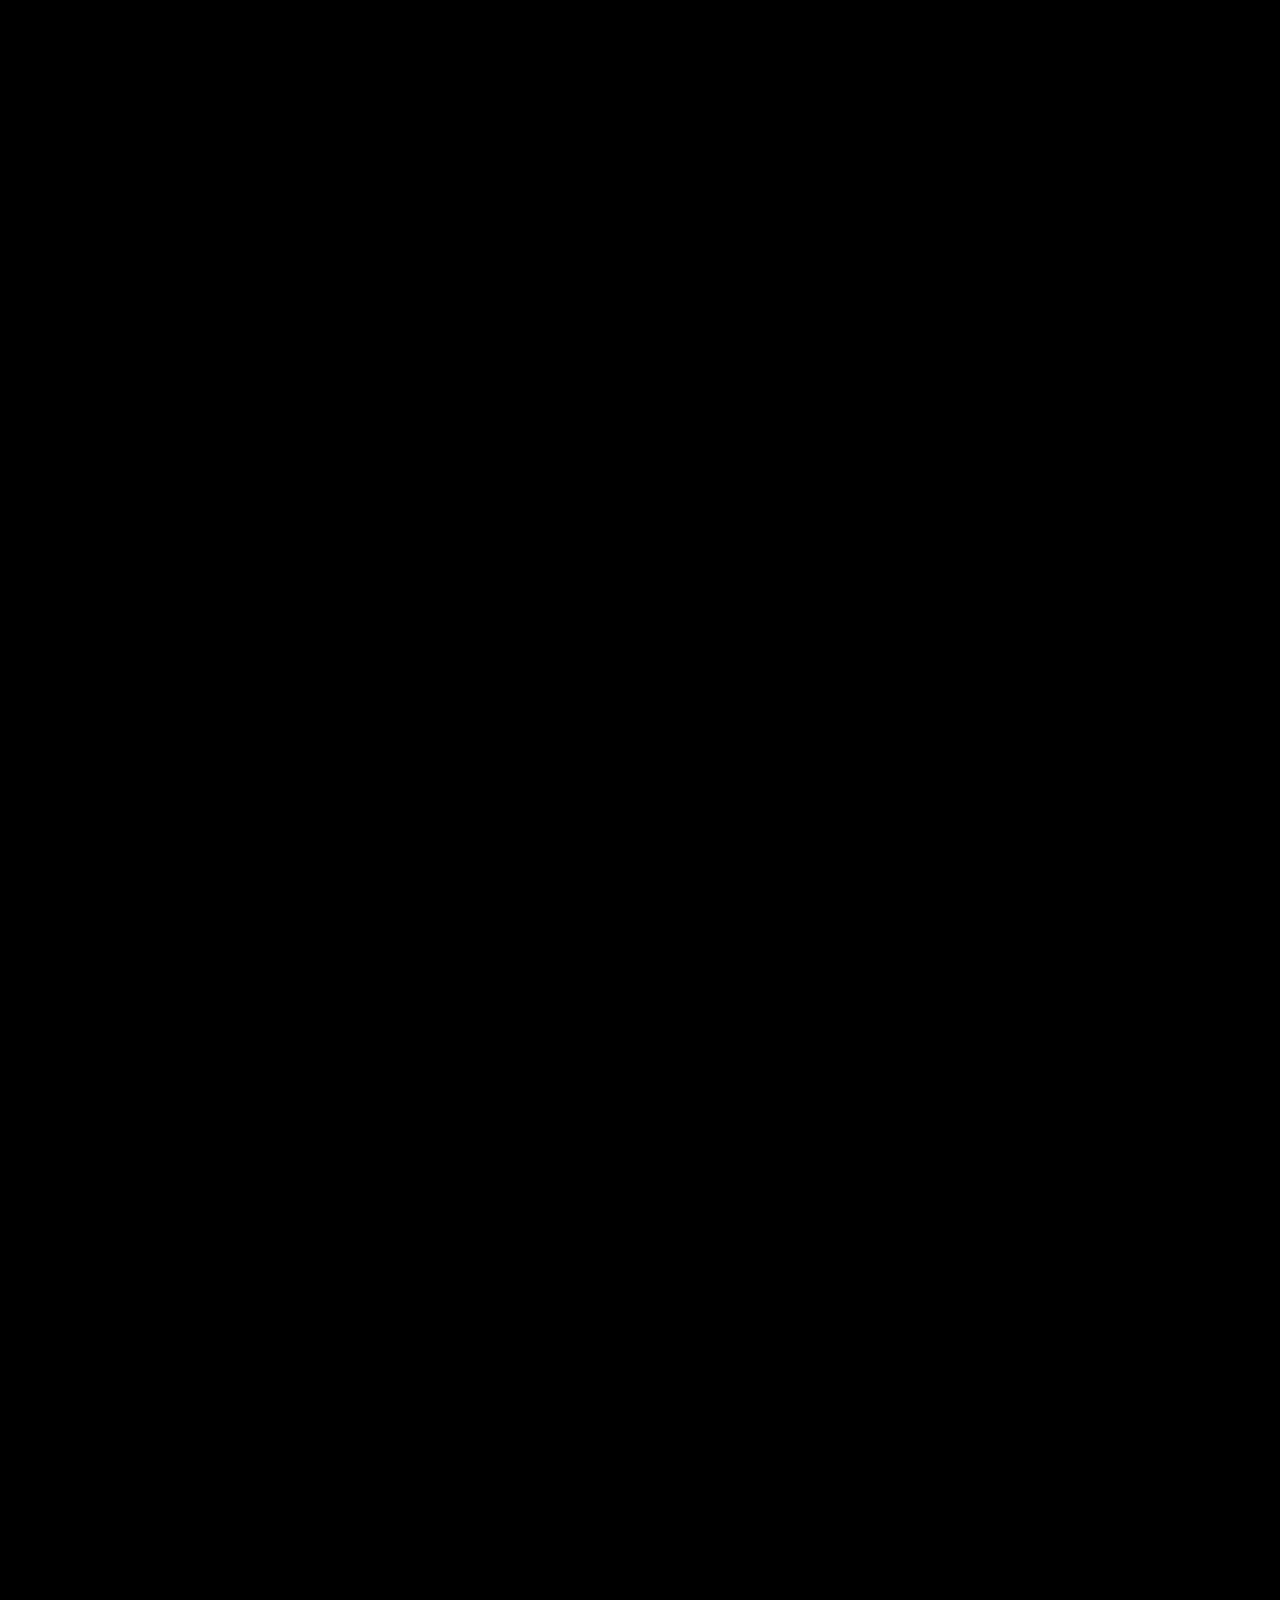
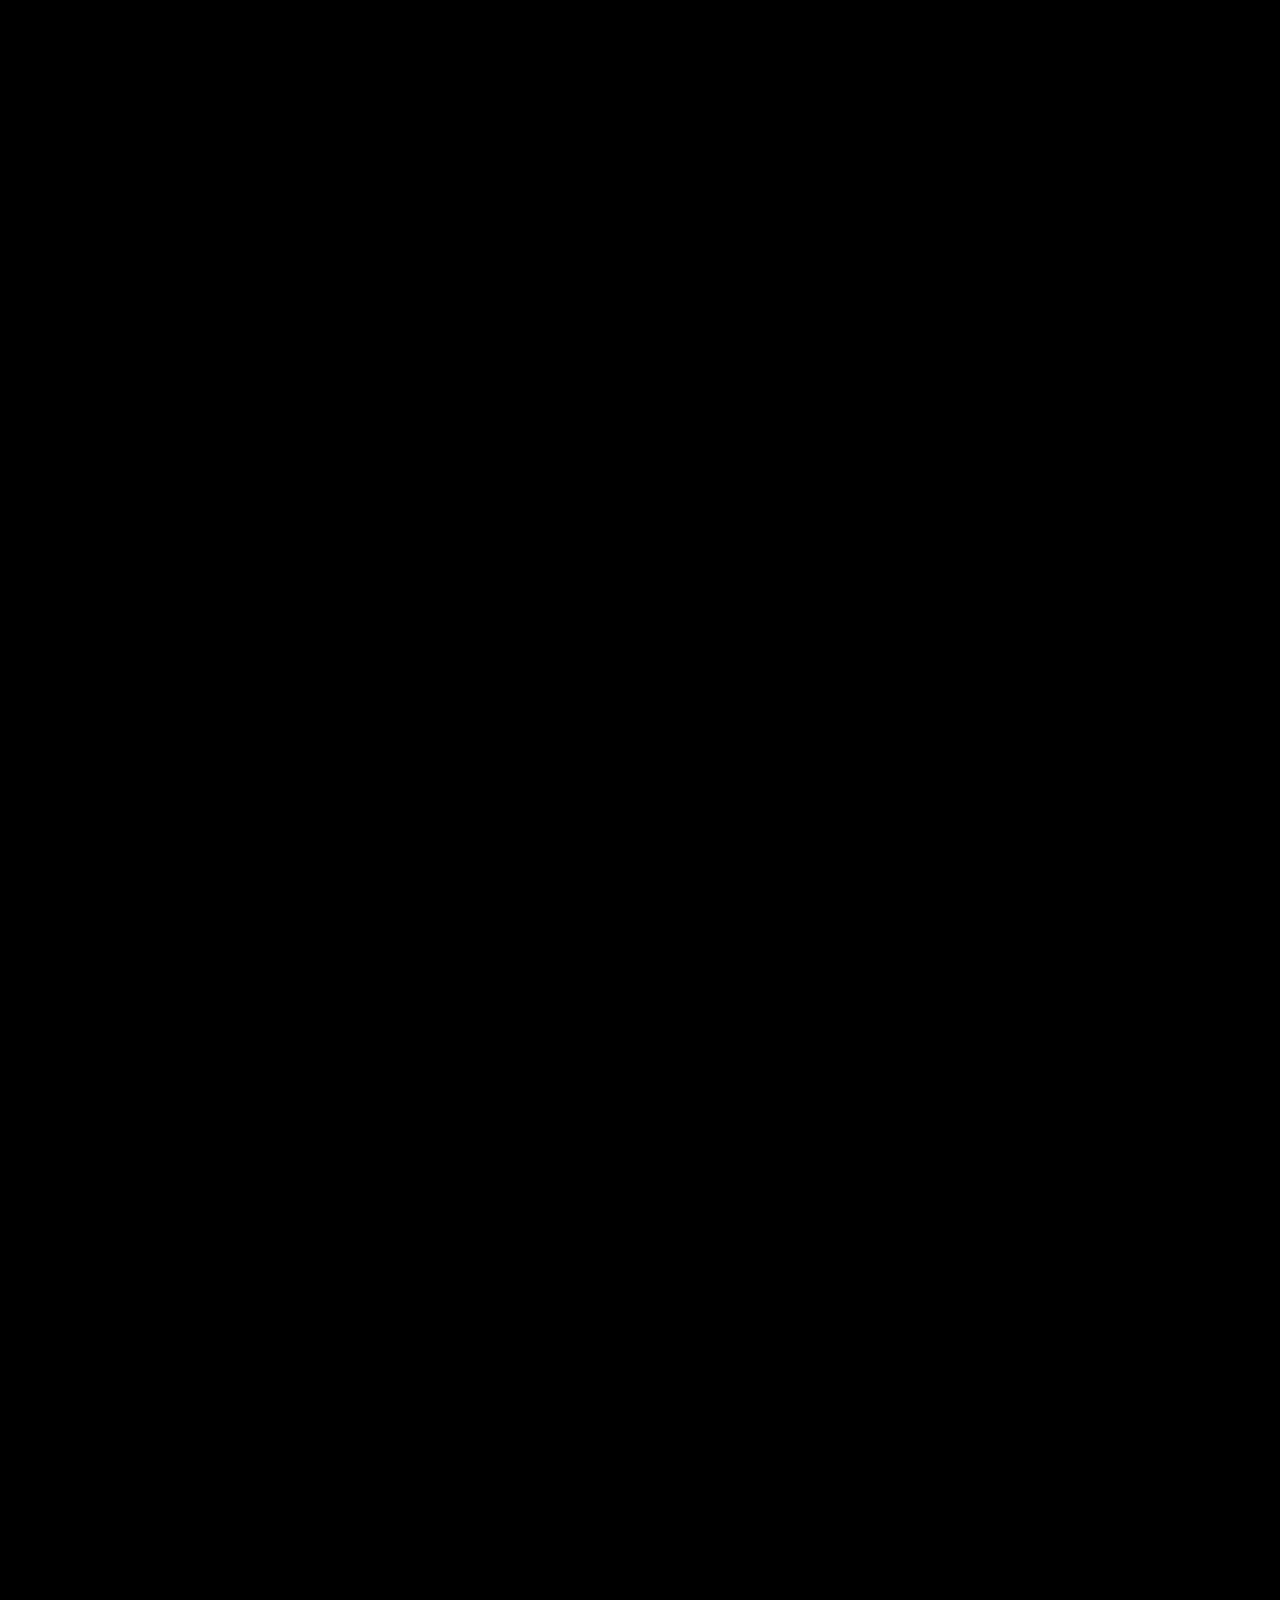
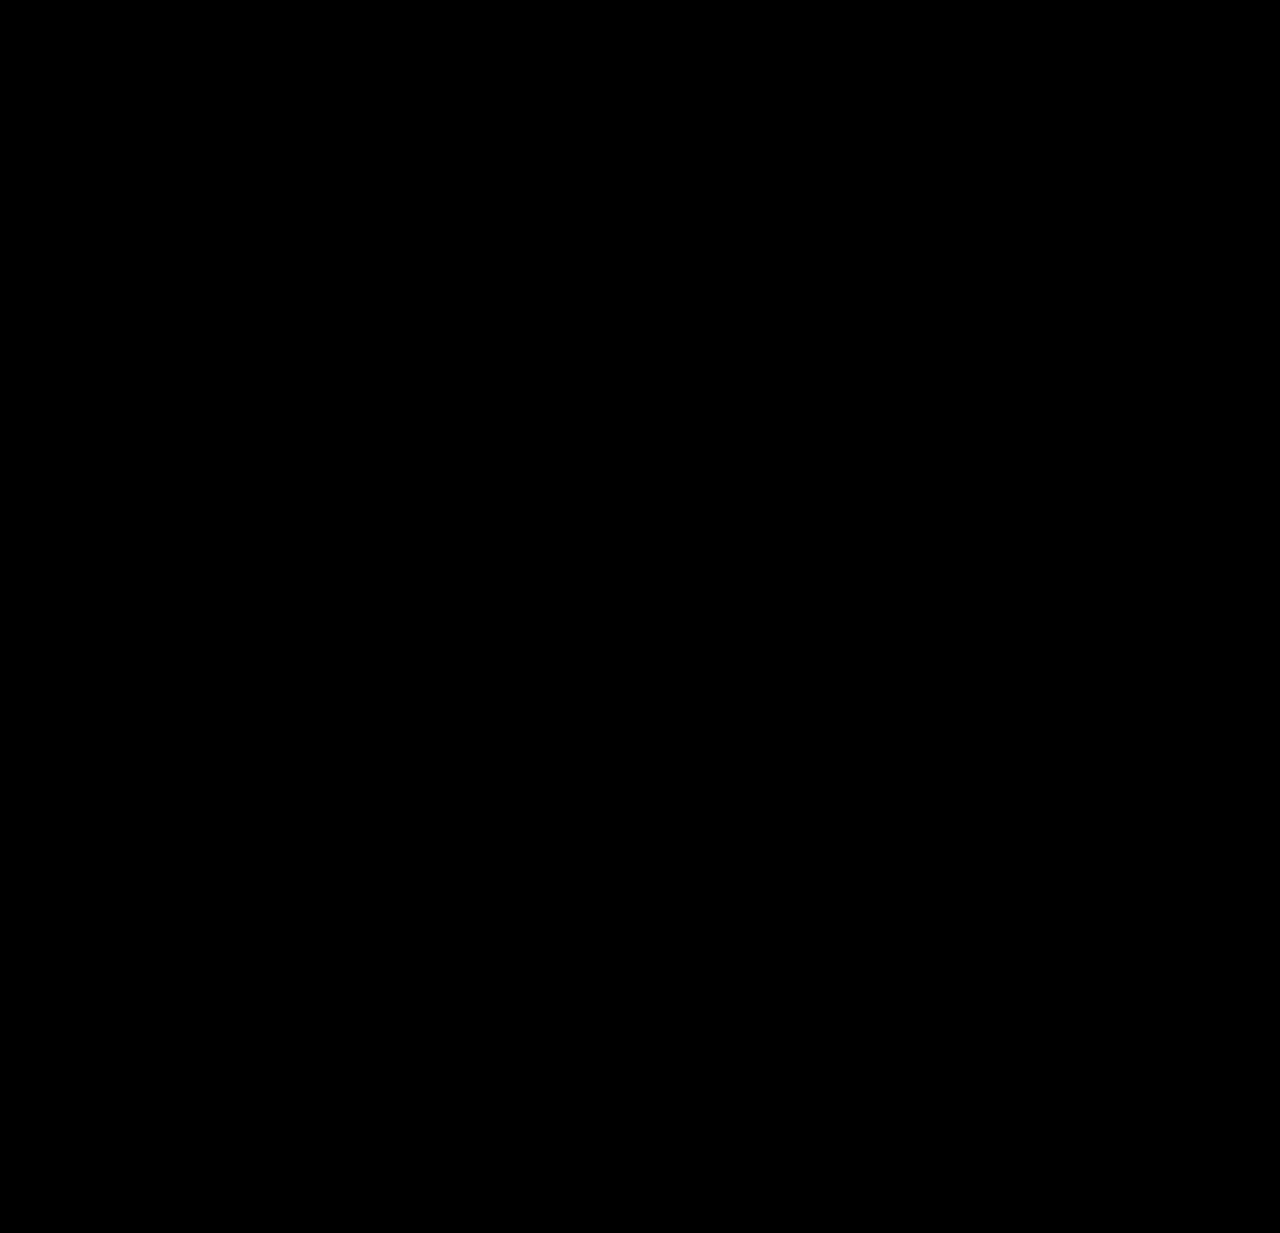
==== commit 1c064443: "Refactor: modularize brand system & case studies, update asset names and styles" ====
--- a/index.html
+++ b/index.html
@@ -33,12 +33,10 @@
 <link rel="apple-touch-icon" href="/apple-touch-icon.png">
 <link rel="manifest" href="/site.webmanifest">
 
-<link rel="stylesheet" href="css/main.css?v=20261121c">
-<link rel="stylesheet" href="css/sections.css?v=20261121c">
+<link rel="stylesheet" href="css/main.css">
+<link rel="stylesheet" href="css/sections.css">
+<link rel="stylesheet" href="css/brand.css">
 <script type="application/ld+json">{"@context": "https://schema.org", "@graph": [{"@type": "WebSite", "@id": "https://existential.design/#website", "url": "https://existential.design/", "name": "Aman Singh — Product Designer", "description": "Aman Singh is a Product Designer with 3+ years across insurance, SaaS and AI. Selected case studies in insurtech, EdTech and enterprise workflows.", "inLanguage": "en", "publisher": {"@id": "https://existential.design/#aman"}}, {"@type": "ProfilePage", "@id": "https://existential.design/#profile", "url": "https://existential.design/", "name": "Aman Singh — Product Designer | Portfolio", "mainEntity": {"@id": "https://existential.design/#aman"}, "isPartOf": {"@id": "https://existential.design/#website"}}, {"@type": "Person", "@id": "https://existential.design/#aman", "name": "Aman Singh", "jobTitle": "Product Designer", "description": "Aman Singh is a Product Designer with 3+ years across insurance, SaaS and AI. Selected case studies in insurtech, EdTech and enterprise workflows. Previously at Injala.", "url": "https://existential.design/", "image": "https://existential.design/og-image.jpg", "email": "aman.singh369@outlook.com", "knowsAbout": ["Product design", "UX design", "B2B SaaS", "AI product design", "Insurtech", "EdTech", "Design systems"], "sameAs": ["https://www.linkedin.com/in/aman-singh-9b36bb185", "https://www.behance.net/amansingh0129"]}]}</script>
-
-
-
 
 </head>
 <body class="lock">
@@ -46,7 +44,7 @@
 <canvas aria-hidden="true" id="gl"></canvas>
 <div aria-hidden="true" id="reflection-field"></div>
 <div aria-hidden="true" id="hero-pc"><canvas id="hero-pc-canvas"></canvas></div>
-<img alt="" aria-hidden="true" style="display:none" src="assets/img/hero-preload.webp"/>
+<img alt="" aria-hidden="true" style="display:none" src="assets/img/hero-pointcloud-sprite.webp"/>
 <div id="spacer"></div>
 <div aria-hidden="true" id="progress"></div>
 <div class="ui">
@@ -104,7 +102,7 @@
 <div class="offer-copy"><p class="eyebrow">04 — Research &amp; Strategy</p><h3>Frame it before you build it.</h3><p>Problem framing, discovery and validation that define what is worth building first. <span class="offer-fit">Gives every design decision something solid to stand on.</span></p><div class="tags"><span>UX research</span><span>Product strategy</span><span>Validation</span></div></div>
 </article>
 <article class="offer">
-<div class="offer-copy"><p class="eyebrow">05 — Brand &amp; Identity</p><h3>Give it one recognisable form.</h3><p>Identity, colour, type and voice, built as one system so every piece reads as the same hand. <span class="offer-fit">Creates a distinct presence that builds recognition and trust across every surface.</span></p><div class="tags"><span>Identity system</span><span>Visual language</span><span>Guidelines</span></div></div>
+<div class="offer-copy"><p class="eyebrow">05 — Brand &amp; Identity</p><h3>Give it one recognisable form.</h3><p>Identity, colour, type and voice, built as one system so every piece reads as the same hand. <span class="offer-fit">The system behind this site, open to read.</span></p><div class="tags"><span>Identity system</span><span>Visual language</span><span>Guidelines</span></div></div>
 </article>
 </div>
 </div>
@@ -112,7 +110,6 @@
 <canvas id="evc" aria-hidden="true"></canvas>
 <div class="ev-labels"><div class="ev-lab">Discover &amp; Frame</div><div class="ev-lab">Structure &amp; Flow</div><div class="ev-lab">Design &amp; Prototype</div><div class="ev-lab">Test &amp; Refine</div><div class="ev-lab">Hand off &amp; Ship</div><div class="ev-lab">Measure &amp; Evolve</div></div>
 <div class="cap-end"><span class="end-mark"></span><p>One designer. Five focus areas. Connected thinking.</p><span class="end-mark"></span></div>
-<a class="ev-go" href="#brand-case" data-kc-open="brand" style="position:absolute;left:50%;bottom:clamp(2rem,5.5vh,3.8rem);transform:translateX(-50%);z-index:20;display:inline-flex;align-items:center;gap:.5rem;padding:.55rem 1.4rem;background:rgba(6,12,18,.9);border:1px solid #2de6d2;border-radius:999px;color:#2de6d2;font-size:.82rem;font-weight:500;letter-spacing:.05em;text-decoration:none;box-shadow:0 0 20px rgba(45,230,210,.3);cursor:pointer;">Open the brand system <span aria-hidden="true">→</span></a>
 </div>
 <section aria-label="Selected projects" id="selected-work" class="sw">
 <div class="projects-intro"><p class="eyebrow">Selected work</p><h2>Ideas, made tangible.</h2><p>Four different challenges. One consistent way of thinking.</p></div>
@@ -121,26 +118,26 @@
 <div class="sw-ghost" aria-hidden="true">KINETIC</div>
 <div class="sw-meta"><div class="sw-head"><p class="sw-idx">01 <i></i> 04</p><h3 class="sw-title">Kinetic</h3><ul class="sw-facts"><li>B2B SaaS</li><li>Product design</li><li>Insurance</li></ul></div>
 <div class="sw-copy"><p>A policy management system designed to help brokers, carriers, and insurers coordinate project enrollment and complex approval workflows.</p><dl class="sw-brief"><div><dt>Context</dt><dd>Brokers, carriers and insurers needed one system to move projects, policies, documents and approvals forward.</dd></div><div><dt>Contribution</dt><dd>Product design across core workflows and modules: information architecture, user flows, interaction design and high-fidelity screens, with product and engineering.</dd></div></dl><a class="pill sw-cta" href="#kinetic-case" data-kc-open="kinetic" aria-haspopup="dialog">View case study <span aria-hidden="true">↗</span></a></div></div>
-<div class="sw-shots" aria-label="Kinetic mockups"><figure class="sw-shot sw-shot-1"><img id="sw-k-1" alt="Kinetic WTW Compass dashboard with AI bulk upload result" decoding="async" src="assets/img/sw-k-1.webp"></figure><figure class="sw-shot sw-shot-2"><img id="sw-k-2" alt="Kinetic project listing and AI-generated project records" decoding="async" src="assets/img/sw-k-2.webp"></figure></div></article><article class="sw-panel" data-project="lms" style="--g:linear-gradient(128deg,#3b3fc4 0%,#6658ff 58%,#8a48ef 100%)" aria-label="Learning Management System">
+<div class="sw-shots" aria-label="Kinetic mockups"><figure class="sw-shot sw-shot-1"><img id="sw-k-1" alt="Kinetic WTW Compass dashboard with AI bulk upload result" decoding="async" src="assets/img/kinetic-1.webp"></figure><figure class="sw-shot sw-shot-2"><img id="sw-k-2" alt="Kinetic project listing and AI-generated project records" decoding="async" src="assets/img/kinetic-2.webp"></figure></div></article><article class="sw-panel" data-project="lms" style="--g:linear-gradient(128deg,#3b3fc4 0%,#6658ff 58%,#8a48ef 100%)" aria-label="Learning Management System">
 <div class="sw-ghost" aria-hidden="true">LEARN</div>
 <div class="sw-meta"><div class="sw-head"><p class="sw-idx">02 <i></i> 04</p><h3 class="sw-title">Learning Management System</h3><ul class="sw-facts"><li>EdTech</li><li>Product design</li><li>Learning systems</li></ul></div>
 <div class="sw-copy"><p>A connected university platform bringing program and department administration, faculty scheduling, and community support into one learning management experience.</p><dl class="sw-brief"><div><dt>Context</dt><dd>Administrators, university teams, faculty and students each needed a clear path through one connected learning platform.</dd></div><div><dt>Contribution</dt><dd>The ecosystem structure and role-specific workspaces for Super Admin, University and Faculty, plus AI-enabled learning capabilities.</dd></div></dl><a class="pill sw-cta" href="#lms-case" data-kc-open="lms" aria-haspopup="dialog">View case study <span aria-hidden="true">↗</span></a></div></div>
-<div class="sw-shots" aria-label="Learning Management System mockups"><figure class="sw-shot sw-shot-1"><img id="sw-l-1" alt="Learning Management System community and support interface" decoding="async" src="assets/img/sw-l-1.webp"></figure><figure class="sw-shot sw-shot-2"><img id="sw-l-2" alt="Learning Management System faculty timetable and meeting management interface" decoding="async" src="assets/img/sw-l-2.webp"></figure></div></article><article class="sw-panel" data-project="ai-insurance" style="--g:linear-gradient(128deg,#142b68 0%,#214bb7 54%,#14234f 100%)" aria-label="AI for Insurance">
+<div class="sw-shots" aria-label="Learning Management System mockups"><figure class="sw-shot sw-shot-1"><img id="sw-l-1" alt="Learning Management System community and support interface" decoding="async" src="assets/img/lms-1.webp"></figure><figure class="sw-shot sw-shot-2"><img id="sw-l-2" alt="Learning Management System faculty timetable and meeting management interface" decoding="async" src="assets/img/lms-2.webp"></figure></div></article><article class="sw-panel" data-project="ai-insurance" style="--g:linear-gradient(128deg,#142b68 0%,#214bb7 54%,#14234f 100%)" aria-label="AI for Insurance">
 <div class="sw-ghost" aria-hidden="true">INSIGHT</div>
 <div class="sw-meta"><div class="sw-head"><p class="sw-idx">03 <i></i> 04</p><h3 class="sw-title">AI for Insurance</h3><ul class="sw-facts"><li>AI workflows</li><li>Insurance</li><li>Product design</li></ul></div>
 <div class="sw-copy"><p>AI-assisted insurance workflows for reviewing coverage, comparing policy documents, and surfacing critical information with greater clarity.</p><dl class="sw-brief"><div><dt>Context</dt><dd>Insurance decisions start with documents. The challenge was making them usable without taking human judgment out.</dd></div><div><dt>Contribution</dt><dd>Product framing, information architecture, workflow definition, AI-assisted review states and interface design for the concept.</dd></div></dl><a class="pill sw-cta" href="#ai-insurance-case" data-kc-open="ai-insurance" aria-haspopup="dialog">View case study <span aria-hidden="true">↗</span></a></div></div>
-<div class="sw-shots" aria-label="AI for Insurance mockups"><figure class="sw-shot sw-shot-1"><img id="sw-a-1" alt="AI for Insurance personal risk advisor dashboard" decoding="async" src="assets/img/sw-a-1.webp"></figure><figure class="sw-shot sw-shot-2"><img id="sw-a-2" alt="AI for Insurance policy versus policy comparison results" decoding="async" src="assets/img/sw-a-2.webp"></figure></div></article><article class="sw-panel" data-project="asuretify" style="--g:linear-gradient(128deg,#06494f 0%,#087d83 54%,#07383f 100%)" aria-label="Asuretify">
+<div class="sw-shots" aria-label="AI for Insurance mockups"><figure class="sw-shot sw-shot-1"><img id="sw-a-1" alt="AI for Insurance personal risk advisor dashboard" decoding="async" src="assets/img/ai-insurance-1.webp"></figure><figure class="sw-shot sw-shot-2"><img id="sw-a-2" alt="AI for Insurance policy versus policy comparison results" decoding="async" src="assets/img/ai-insurance-2.webp"></figure></div></article><article class="sw-panel" data-project="asuretify" style="--g:linear-gradient(128deg,#06494f 0%,#087d83 54%,#07383f 100%)" aria-label="Asuretify">
 <div class="sw-ghost" aria-hidden="true">ASURE</div>
 <div class="sw-meta"><div class="sw-head"><p class="sw-idx">04 <i></i> 04</p><h3 class="sw-title">Asuretify</h3><ul class="sw-facts"><li>Web design</li><li>UX strategy</li><li>Digital experience</li></ul></div>
 <div class="sw-copy"><p>A focused website experience that makes the offering easier to understand and gives visitors a direct path to take the next step.</p><dl class="sw-brief"><div><dt>Context</dt><dd>The broker-facing experience needed a clearer link between what the product offers, how information is organised and what to do next.</dd></div><div><dt>Contribution</dt><dd>Reviewed the existing experience, identified UX friction, restructured the information architecture and redesigned the web and onboarding journey.</dd></div></dl><a class="pill sw-cta" href="#asuretify-case" data-kc-open="asuretify" aria-haspopup="dialog">View case study <span aria-hidden="true">↗</span></a></div></div>
-<div class="sw-shots" aria-label="Asuretify mockups"><figure class="sw-shot sw-shot-1"><img id="sw-s-1" alt="Asuretify homepage and product experience" decoding="async" src="assets/img/sw-s-1.webp"></figure><figure class="sw-shot sw-shot-2"><img id="sw-s-2" alt="Asuretify integrations, metrics, and trusted clients" decoding="async" src="assets/img/sw-s-2.webp"></figure></div></article></div>
+<div class="sw-shots" aria-label="Asuretify mockups"><figure class="sw-shot sw-shot-1"><img id="sw-s-1" alt="Asuretify homepage and product experience" decoding="async" src="assets/img/asuretify-1.webp"></figure><figure class="sw-shot sw-shot-2"><img id="sw-s-2" alt="Asuretify integrations, metrics, and trusted clients" decoding="async" src="assets/img/asuretify-2.webp"></figure></div></article></div>
 <div class="sw-ctrl"><div class="sw-count" aria-live="polite"><b class="sw-cur">01</b> / 04</div><div class="sw-dots" role="group" aria-label="Project navigation"><button class="sw-dot" type="button" aria-label="Go to Kinetic"></button><button class="sw-dot" type="button" aria-label="Go to Learning Management System"></button><button class="sw-dot" type="button" aria-label="Go to AI for Insurance"></button><button class="sw-dot" type="button" aria-label="Go to Asuretify"></button></div>
 <div class="sw-arrows"><button class="sw-arr" type="button" data-dir="-1" aria-label="Previous project">←</button><button class="sw-arr" type="button" data-dir="1" aria-label="Next project">→</button></div></div>
 </div></div>
 </section>
 <!-- About: compact career path, part of the one-pager after Selected work -->
 <section id="about" aria-labelledby="about-title">
-  <div class="ab-bg" aria-hidden="true"><img alt="" src="assets/img/about-portrait.webp"></div>
+  <div class="ab-bg" aria-hidden="true"><img alt="" src="assets/img/about-bg.webp"></div>
   <div class="ab-shell">
     <div class="ab-copy">
       <p class="eyebrow ab-reveal" style="--d:.04s">About</p>
@@ -177,7 +174,7 @@
     </div>
   </div>
 </section>
-<script id="hero-pc-js" src="js/hero-pointcloud.js"></script>
+<script src="js/hero-pointcloud.js"></script>
 <!-- Process (integrated from Process.html) -->
 <!-- FAQ: plain dark gradient, then flows into the closing/contact section -->
 <section id="faq" aria-labelledby="faq-title">
@@ -186,10 +183,7 @@
 <div class="faq-list"><div class="faq-item"><h4><button class="faq-q" type="button" id="faq-q1" aria-expanded="false" aria-controls="faq-a1"><span>What kind of work do you do?</span><i class="faq-ic" aria-hidden="true"></i></button></h4><div class="faq-a" id="faq-a1"><div><p>I’m a product designer focused on B2B SaaS and AI-native products. My work spans insurtech platforms, EdTech systems and AI-assisted workflows, covering research, information architecture, interaction design and design systems.</p></div></div></div><div class="faq-item"><h4><button class="faq-q" type="button" id="faq-q2" aria-expanded="false" aria-controls="faq-a2"><span>Are you open to new opportunities?</span><i class="faq-ic" aria-hidden="true"></i></button></h4><div class="faq-a" id="faq-a2"><div><p>Yes. I’m open to product design roles on AI-native and B2B products, and to selected projects with early-stage teams. If you’re not sure which fits, send a note and we can work it out.</p></div></div></div><div class="faq-item"><h4><button class="faq-q" type="button" id="faq-q3" aria-expanded="false" aria-controls="faq-a3"><span>How do you use AI in your work?</span><i class="faq-ic" aria-hidden="true"></i></button></h4><div class="faq-a" id="faq-a3"><div><p>I use AI tools to move faster through research synthesis, exploration and prototyping. I also design for AI: shaping how people review, direct and correct what these systems produce, with human judgment kept in the loop.</p></div></div></div><div class="faq-item"><h4><button class="faq-q" type="button" id="faq-q4" aria-expanded="false" aria-controls="faq-a4"><span>How can I get in touch?</span><i class="faq-ic" aria-hidden="true"></i></button></h4><div class="faq-a" id="faq-a4"><div><p>Email me, or message me on WhatsApp or LinkedIn, with a short note on what you’re building or what’s stuck. You don’t need a detailed brief.</p></div></div></div><div class="faq-item"><h4><button class="faq-q" type="button" id="faq-q5" aria-expanded="false" aria-controls="faq-a5"><span>How do you work with product and engineering teams?</span><i class="faq-ic" aria-hidden="true"></i></button></h4><div class="faq-a" id="faq-a5"><div><p>Closely and early. I join discovery, define flows with product, and stay involved through handoff and design QA so that what ships matches what was designed.</p></div></div></div><div class="faq-item"><h4><button class="faq-q" type="button" id="faq-q6" aria-expanded="false" aria-controls="faq-a6"><span>Where can I see more of your work?</span><i class="faq-ic" aria-hidden="true"></i></button></h4><div class="faq-a" id="faq-a6"><div><p>The case studies above cover context, process and outcomes for each project. More long-form work is on Behance, linked in the footer.</p></div></div></div><p class="faq-end">Didn’t find your question? <a href="#contact" data-jump="#site-footer" data-key="contact">Get in touch</a> and I’ll take it from there.</p></div>
 </div>
 </section>
-
-
-
-<script id="faq-js" src="js/faq.js"></script>
+<script src="js/faq.js"></script>
 <!-- Footer (integrated from Footer.html) -->
 <footer id="site-footer" class="footer-concept" aria-label="existential.design closing section">
   <div class="wrap">
@@ -229,7 +223,6 @@
 <script src="js/about.js"></script>
 
 
-
 <section id="kinetic-case" role="dialog" aria-modal="true" aria-labelledby="kc-title" aria-hidden="true">
 <div class="kc-bg" aria-hidden="true"><i></i><i></i><i></i><i></i></div>
 <div class="kc-scroll" tabindex="-1"><div class="kc-prog" aria-hidden="true"></div>
@@ -296,7 +289,7 @@
   </div>
   <div class="feature-row reverse">
    <div class="feature-copy"><div class="eyebrow">02 · Policy detail</div><h3>Keep the decision and its evidence together.</h3><p>Policy detail brought key information into a single working context, including coverage status, timeline, and documents.</p><ul class="feature-list"><li>Visible policy state and key attributes</li><li>Timeline and supporting documents in context</li></ul></div>
-   <div class="feature-image"><img src="assets/img/feature-image.webp" alt="Kinetic policy detail screen with coverage status, timeline, and documents" loading="lazy"></div>
+   <div class="feature-image"><img src="assets/img/kinetic-feature.webp" alt="Kinetic policy detail screen with coverage status, timeline, and documents" loading="lazy"></div>
   </div>
   <div class="feature-row">
    <div class="feature-copy"><div class="eyebrow">03 · Connected workflow</div><h3>Support coordination across roles.</h3><p>Documents, messenger, feeds, notes, and approval checkpoints formed part of the broader operational system.</p><ul class="feature-list"><li>Documents associated with project and policy context</li><li>Communication and activity connected to the work</li></ul></div>
@@ -422,20 +415,20 @@
 </div></div>
 <section id="bs-overview"><div class="kc-in"><div class="two-col"><p class="bs-lead">Welcome to the brand system. <span>Your reference for keeping the identity, colour, type and voice consistent across the portfolio, case studies and everything that carries the name.</span></p><ol class="bs-toc" id="bs-toc"></ol></div></div></section>
 </div>
-<div class="kc-int"><div class="kc-int-pin"><span>Chapter 01</span><b>Belief</b></div></div>
+<div class="bs-int" style="--bc:#000;--z:2" aria-hidden="true"><i></i></div>
 <div class="kc-act">
 <section id="bs-foundation"><div class="kc-in">
-<div class="section-head"><div class="section-num">01 / BRAND FOUNDATION</div><div><h2>Ideas don’t just exist. They evolve.</h2><p class="section-intro">Everything in this system follows from one belief: good work is a form that keeps developing, from a single point to something with depth.</p></div></div>
+<div class="section-head"><div class="section-num"><b>01</b><i>Brand foundation</i></div><div><h2>Ideas don’t just exist. They evolve.</h2><p class="section-intro">Everything in this system follows from one belief: good work is a form that keeps developing, from a single point to something with depth.</p></div></div>
 <div class="two-col bs-rv"><div class="copy"><p><strong>Mission.</strong> Make complex products clear, trustworthy and easy to act on, starting with the question before the screen.</p></div><div class="copy"><p><strong>Who.</strong> existential.design is the practice of Aman Singh, a product designer for B2B SaaS and AI-native products, with 3+ years across insurance, SaaS and AI.</p></div></div>
 <div class="bs-sub bs-rv"><div class="eyebrow">Brand beliefs</div><div class="bs-g" style="--w:240px">
 <article class="problem"><span class="index">01</span><h3>Frame before you build</h3><p>Strategy comes before execution. Problem framing, discovery and validation decide what is worth building.</p></article>
 <article class="problem"><span class="index">02</span><h3>Evolve, don’t decorate</h3><p>Every pass adds structure, never ornament. The form earns its detail.</p></article>
 <article class="problem"><span class="index">03</span><h3>Trust is a pattern</h3><p>In AI products, trust is built from visible basis, honest uncertainty and the ability to intervene.</p></article>
 <article class="problem"><span class="index">04</span><h3>One hand, every surface</h3><p>Systems keep products coherent as they grow, so the work reads as the same hand everywhere.</p></article></div></div>
-<div class="bs-sub bs-rv"><div class="eyebrow">The idea in four moves</div><div id="bs-evo"></div></div>
+<div class="bs-sub bs-rv"><div class="eyebrow">The idea in four moves</div><p>A point becomes a line, a line becomes a plane and a plane gains depth. The same path the homepage takes, drawn here as particles.</p><div id="bs-evo"></div></div>
 </div></section>
 <section id="bs-logo"><div class="kc-in">
-<div class="section-head"><div class="section-num">02 / LOGO</div><div><h2>One ring. One line through it.</h2><p class="section-intro">The ring is an idea taking form. The line is the evolution passing through it. Layered in depth, the mark turns slowly, the same story the homepage tells.</p></div></div>
+<div class="section-head"><div class="section-num"><b>02</b><i>Logo</i></div><div><h2>One ring. One line through it.</h2><p class="section-intro">The ring is an idea taking form. The line is the evolution passing through it. Layered in depth, the mark turns slowly, the same story the homepage tells.</p></div></div>
 <div class="bs-stage bs-rv" id="bs-sym"></div>
 <div class="bs-sub bs-rv"><div class="eyebrow">Construction</div><p>A 112 × 100 grid. The outer ring is 48 units, the inner counter 24: a strict 2:1. A tapered cut rises about 9° through the ring and a wedge rises about 17° across it.</p><div class="bs-stage" id="bs-con"></div></div>
 <div class="bs-sub bs-rv"><div class="eyebrow">Variants</div><p>Primary is the gradient mark on Deep Space. Use Ink on Paper for light surfaces, mono white on gradients, and the mark alone where space is tight.</p><div class="bs-g" id="bs-var" style="--w:260px"></div></div>
@@ -443,10 +436,10 @@
 <div class="bs-sub bs-rv"><div class="eyebrow">Misuse</div><p>The mark was drawn for specific purposes. Do not change its size relationships, proportions, layout or colour.</p><div class="bs-g" id="bs-mis" style="--w:230px"></div></div>
 </div></section>
 </div>
-<div class="kc-int"><div class="kc-int-pin"><span>Chapter 02</span><b>Colour</b></div></div>
+<div class="bs-int" style="--bc:#f7f7f5;--z:4" aria-hidden="true"><i></i></div>
 <div class="kc-act light">
 <section id="bs-colour"><div class="kc-in">
-<div class="section-head"><div class="section-num">03 / COLOUR</div><div><h2>Deep space, two signals.</h2><p class="section-intro">Deep Space is used generously as negative space. Existence Teal leads and Momentum Violet follows, so the colour reads as something that evolves rather than decorates.</p></div></div>
+<div class="section-head"><div class="section-num"><b>03</b><i>Colour</i></div><div><h2>Deep space, two signals.</h2><p class="section-intro">Deep Space is used generously as negative space. Existence Teal leads and Momentum Violet follows, so the colour reads as something that evolves rather than decorates.</p></div></div>
 <div class="bs-sub bs-rv" style="margin-top:0"><div class="eyebrow">Palette</div><div class="bs-g" id="bs-pal" style="--w:200px"></div></div>
 <div class="bs-sub bs-rv"><div class="eyebrow">Extended palette</div><p>Tints and shades for web and product interfaces where extra contrast or depth is needed. 500 is the brand value.</p><div class="bs-g" id="bs-ramps" style="--w:300px"></div></div>
 <div class="bs-sub bs-rv"><div class="eyebrow">Accessibility</div><p>Headlines (24 px and larger) need a contrast ratio of at least 3.0. Body copy needs at least 4.5. On light surfaces swap to the deep variants of each accent.</p><div id="bs-acc"></div></div>
@@ -455,37 +448,38 @@
 <div class="bs-sub bs-rv"><div class="eyebrow">Design tokens</div><pre class="bs-code" id="bs-tok" tabindex="0"></pre></div>
 </div></section>
 <section id="bs-type"><div class="kc-in">
-<div class="section-head"><div class="section-num">04 / TYPE</div><div><h2>Plain, confident, tightly set.</h2><p class="section-intro">Helvetica Neue gives clarity without noise. Regular carries body copy, Medium carries headlines and the wordmark, Semibold is kept for labels and buttons.</p></div></div>
+<div class="section-head"><div class="section-num"><b>04</b><i>Type</i></div><div><h2>Plain, confident, tightly set.</h2><p class="section-intro">Helvetica Neue gives clarity without noise. Regular carries body copy, Medium carries headlines and the wordmark, Semibold is kept for labels and buttons.</p></div></div>
 <div class="two-col bs-rv"><div><div class="bs-spec">Aa</div><p class="bs-rl" style="margin-top:1rem">Helvetica Neue · Inter · system-ui</p></div><div class="copy"><p><strong>Primary.</strong> Helvetica Neue Regular, Medium and Semibold. Where it is not installed the stack falls back to Inter, then the system sans.</p><p><strong>Captions.</strong> The same family in small, uppercase and widely tracked (+19%), used for eyebrows, numbers and labels.</p></div></div>
 <div class="bs-sub bs-rv"><div class="eyebrow">Font usage</div><div id="bs-typ"></div></div>
 </div></section>
 </div>
-<div class="kc-int"><div class="kc-int-pin"><span>Chapter 03</span><b>Voice</b></div></div>
+<div class="bs-int" style="--bc:#000;--z:6" aria-hidden="true"><i></i></div>
 <div class="kc-act end">
 <section id="bs-imagery"><div class="kc-in">
-<div class="section-head"><div class="section-num">05 / IMAGERY</div><div><h2>Atmosphere, then structure.</h2><p class="section-intro">Deep, grainy gradients set the atmosphere. Thin geometric line work gives the clarity.</p></div></div>
+<div class="section-head"><div class="section-num"><b>05</b><i>Imagery</i></div><div><h2>Atmosphere, then structure.</h2><p class="section-intro">Deep, grainy gradients set the atmosphere. Thin geometric line work gives the clarity.</p></div></div>
 <div class="bs-sub bs-rv" style="margin-top:0"><div class="eyebrow">Gradient backgrounds</div><p>Soft gradients with subtle grain, always starting from Deep Space. When animated they drift slowly, never faster than the content can be read.</p><div class="bs-g" id="bs-bgs" style="--w:150px"></div></div>
 <div class="bs-sub bs-rv"><div class="eyebrow">Icons</div><p>Geometric shapes built from the four moves. Draw them with a 1 px line in Light Presence and highlight one key element in teal.</p><div class="bs-g" id="bs-ics" style="--w:96px"></div></div>
 <div class="bs-sub bs-rv"><div class="eyebrow">Illustrations</div><p>Points gather into lines, planes and volumes. These are the forms the live site already draws: the hero point cloud and the lifecycle shapes that evolve as work moves from framing to handoff.</p><div class="bs-g" id="bs-ils" style="--w:210px"></div></div>
 </div></section>
-<section id="bs-voice"><div class="kc-in"><div class="section-head"><div class="section-num">06 / VOICE</div><div><h2>Plain words. Real work.</h2><p class="section-intro">I write the way I design: one idea at a time, with the reasoning in view. This is how that sounds on the site, in the words already live there.</p></div></div><div class="bs-g bs-rv" style="--w:420px" id="bs-vx"></div><div class="bs-g bs-rv" style="--w:230px;margin-top:clamp(.8rem,1.6vw,1.4rem)" id="bs-vq"></div></div></section>
+<section id="bs-voice"><div class="kc-in"><div class="section-head"><div class="section-num"><b>06</b><i>Voice</i></div><div><h2>Plain words. Real work.</h2><p class="section-intro">I write the way I design: one idea at a time, with the reasoning in view. This is how that sounds on the site, in the words already live there.</p></div></div><div class="bs-g bs-rv" style="--w:420px" id="bs-vx"></div><div class="bs-g bs-rv" style="--w:230px;margin-top:clamp(.8rem,1.6vw,1.4rem)" id="bs-vq"></div></div></section>
 <section id="bs-expression"><div class="kc-in">
-<div class="section-head"><div class="section-num">07 / BRAND EXPRESSION</div><div><h2>The same hand, everywhere.</h2><p class="section-intro">The system in use, from the live site to social and slides.</p></div></div>
+<div class="section-head"><div class="section-num"><b>07</b><i>Brand expression</i></div><div><h2>The same hand, everywhere.</h2><p class="section-intro">The system in use, from the live site to social and slides.</p></div></div>
 <div id="bs-app"></div>
 </div></section>
-<section class="next-step" id="bs-next"><div class="kc-in"><div class="eyebrow" style="justify-content:center">Use the system</div><h2>Take the pieces.<br><span style="color:#9da4ad">Keep them consistent.</span></h2><p>Copy the tokens or download the mark.</p>
-<div class="bs-act"><button type="button" class="pill-link primary" data-bs-copy>Copy tokens</button><button type="button" class="pill-link" data-bs-dl="grad">Mark · gradient SVG</button><button type="button" class="pill-link" data-bs-dl="ink">Mark · ink SVG</button><button type="button" class="pill-link" data-bs-dl="white">Mark · white SVG</button><a class="pill-link" href="#services" data-kc-close>Back to what I build ←</a></div></div></section>
+<section class="next-step" id="bs-next"><div class="kc-in"><div class="eyebrow" style="justify-content:center">Brand system · v1.0</div><h2>Keep it consistent.<br><span style="color:#9da4ad">Let it evolve.</span></h2></div></section>
 <footer class="kc-foot kc-in"><span>© Aman Singh · existential.design brand system v1.0</span><span>Identity · Colour · Type · Voice</span><a href="mailto:aman.singh369@outlook.com">aman.singh369@outlook.com</a></footer>
 </div></div></section>
 
 <script src="js/selected-work.js"></script>
+<script src="js/brand.js"></script>
+<script src="js/case-studies.js"></script>
 
 <!-- Floating "Begin" button: an orbital mark (idea + orbit) that opens a pre-filled WhatsApp chat -->
 
-<a id="resume-float" href="assets/Aman_Kumar_Singh_Resume.pdf" download="Aman_Kumar_Singh_Resume.pdf" aria-label="Download resume (PDF)" title="Download resume (PDF)">
+<div id="edge-tabs"><a id="resume-float" href="assets/Aman_Kumar_Singh_Resume.pdf" download="Aman_Kumar_Singh_Resume.pdf" aria-label="Download resume (PDF)" title="Download resume (PDF)">
   <svg class="rf-ico" viewBox="0 0 24 24" fill="none" stroke="currentColor" stroke-width="1.8" stroke-linecap="round" stroke-linejoin="round" aria-hidden="true"><path d="M12 3v12"/><path d="M7 10.5l5 5 5-5"/><path d="M5 20h14"/></svg>
   <span class="rf-txt">Resume</span>
-</a>
+</a><a id="brand-float" href="#brand-case" data-kc-open="brand" aria-label="Open the brand guidelines" title="Brand Guidelines"><svg class="rf-ico" viewBox="0 0 24 24" fill="none" stroke="currentColor" stroke-width="1.8" stroke-linecap="round" stroke-linejoin="round" aria-hidden="true"><path d="M4 19.5V5a2 2 0 0 1 2-2h13v15H6a2 2 0 0 0-2 2z"/><path d="M4 19.5A2 2 0 0 0 6 21.5h13V18"/></svg></a></div>
 <a id="wa-float" href="https://wa.me/919162008243" target="_blank" rel="noopener noreferrer" aria-label="Message Aman Singh on WhatsApp">
   <span class="wa-mark" aria-hidden="true">
     <svg viewBox="0 0 48 48" fill="none">
@@ -513,5 +507,8 @@
 <audio id="site-sound" loop preload="auto" data-src="assets/audio/soundtrack.mp3"></audio>
 <script src="js/soundtrack.js"></script>
 
+<div id="bs-hud" role="navigation" aria-label="Brand guidelines chapters"><button type="button" data-d="-1" aria-label="Previous chapter"><svg width="16" height="16" viewBox="0 0 24 24" fill="none" stroke="currentColor" stroke-width="2" stroke-linecap="round" stroke-linejoin="round"><path d="M19 12H5M11 6l-6 6 6 6"/></svg></button><span class="n"><b id="bsh-i">01</b> / 07</span><span class="t" id="bsh-t">Brand foundation</span><button type="button" data-d="1" aria-label="Next chapter"><svg width="16" height="16" viewBox="0 0 24 24" fill="none" stroke="currentColor" stroke-width="2" stroke-linecap="round" stroke-linejoin="round"><path d="M5 12h14M13 6l6 6-6 6"/></svg></button><i class="bar" id="bsh-b"></i></div>
+<script src="js/brand-chapters.js"></script>
+
 </body>
 </html>
--- a/css/main.css
+++ b/css/main.css
@@ -1,4 +1,3 @@
-
 /* ---- base ---- */
 :root{--bg:#040509;--teal:#2DE6D2;--violet:#8B5CF6;--grey:#C9CED6;--tx:#eef1f6;box-sizing:border-box;padding-top:env(safe-area-inset-top,0px);padding-bottom:env(safe-area-inset-bottom,0px)}
 *{box-sizing:border-box}
@@ -1517,7 +1516,7 @@
 #wa-float:hover .wa-orbit-2{animation-duration:5s}
 @keyframes wa-spin{to{transform:rotate(360deg)}}
 @keyframes wa-pulse{0%,100%{transform:scale(1)}50%{transform:scale(1.28)}}
-html.kc-open #wa-float{display:none}
+
 @media(max-width:760px){
   #wa-float{height:52px;right:max(14px,env(safe-area-inset-right,0px));bottom:max(14px,env(safe-area-inset-bottom,0px))}
   #wa-float .wa-mark{width:50px;height:50px}
@@ -1595,4 +1594,3 @@
 
 
 /* #cap's global h2 rules (nowrap, 100% width) must not leak into the About headings */
-
--- a/css/sections.css
+++ b/css/sections.css
@@ -1,4 +1,5 @@
-/* ---- portfolio-v6 ---- */
+/* ===== portfolio-v6 ===== */
+
 /* ---- Hero: point-cloud stage (replaces the mascot image); the glow sits behind it ---- */
 #hero-pc{position:fixed;inset:0;z-index:5;pointer-events:none;opacity:0;visibility:hidden}
 #hero-pc canvas{display:block;width:100%;height:100%}
@@ -67,11 +68,25 @@
 #resume-float .rf-txt{writing-mode:vertical-rl;white-space:nowrap}
 #resume-float:hover,#resume-float:focus-visible{background:#7cf3e6;color:#031412;border-color:#7cf3e6;padding-right:.9rem;box-shadow:0 12px 38px rgba(0,0,0,.55),0 0 32px rgba(45,230,210,.45);outline:none}
 #resume-float:focus-visible{outline:2px solid #fff;outline-offset:3px}
-html.kc-open #resume-float{display:none}
+
 @keyframes resume-in{to{opacity:1}}
 @media(max-width:760px){#resume-float{padding:.8rem .5rem;gap:.6rem;font-size:.6rem}#resume-float .rf-ico{width:16px;height:16px}}
 @media(prefers-reduced-motion:reduce){#resume-float{animation:none;opacity:1;transition:none}}
-/* ---- merge-v1 ---- */
+#brand-float{position:fixed;right:env(safe-area-inset-right,0px);top:50%;transform:translateY(-50%);z-index:995;display:flex;flex-direction:column;align-items:center;gap:.75rem;padding:1rem .6rem;border-radius:14px 0 0 14px;color:#031412;text-decoration:none;font:600 .66rem/1 Inter,ui-sans-serif,system-ui,-apple-system,"Segoe UI",sans-serif;letter-spacing:.22em;text-transform:uppercase;background:var(--teal);border:1px solid var(--teal);border-right:0;box-shadow:0 10px 34px rgba(0,0,0,.5),0 0 22px rgba(45,230,210,.28);opacity:0;animation:resume-in .7s ease 1.55s forwards;transition:background .25s,color .25s,border-color .25s,padding .25s,box-shadow .25s}
+#brand-float .rf-ico{width:18px;height:18px;flex:none}
+#brand-float .rf-txt{writing-mode:vertical-rl;white-space:nowrap}
+#brand-float:hover,#brand-float:focus-visible{background:#7cf3e6;color:#031412;border-color:#7cf3e6;padding-right:.9rem;box-shadow:0 12px 38px rgba(0,0,0,.55),0 0 32px rgba(45,230,210,.45);outline:none}
+#brand-float:focus-visible{outline:2px solid #fff;outline-offset:3px}
+html.kc-open #brand-float{display:none}
+@media(max-width:760px){#brand-float{padding:.8rem .5rem;gap:.6rem;font-size:.6rem}#brand-float .rf-ico{width:16px;height:16px}}
+@media(prefers-reduced-motion:reduce){#brand-float{animation:none;opacity:1;transition:none}}
+#edge-tabs{position:fixed;right:env(safe-area-inset-right,0px);top:50%;transform:translateY(-50%);z-index:995;display:flex;flex-direction:column;align-items:flex-end;gap:.7rem}
+#edge-tabs #resume-float,#edge-tabs #brand-float{position:static;transform:none;z-index:auto}
+
+@media(max-height:560px){#edge-tabs{gap:.4rem}}
+
+/* ===== merge-v1 ===== */
+
 #cap .offer-go{display:inline-block;margin-top:.7rem;color:var(--teal);font-size:.78rem;letter-spacing:.04em;text-decoration:none;border-bottom:1px solid rgba(45,230,210,.4);transition:border-color .2s}
 #cap .offer-go:hover,#cap .offer-go:focus-visible{border-color:var(--teal);outline:none}
 /* Evolve: full-bleed pitch-black loop */
@@ -81,11 +96,7 @@
 .ev-labels{position:absolute;inset:0;z-index:2;pointer-events:none;-webkit-mask-image:linear-gradient(90deg,transparent,#000 8%,#000 92%,transparent);mask-image:linear-gradient(90deg,transparent,#000 8%,#000 92%,transparent)}
 .ev-lab{position:absolute;left:0;top:0;white-space:nowrap;text-align:center;font-size:.82rem;letter-spacing:.05em;color:rgba(242,245,250,.94);will-change:transform;opacity:0}
 .ev-lab b{display:block;color:var(--teal);font-weight:500;font-size:.66rem;letter-spacing:.22em;margin-bottom:.25rem}
-.evolve .cap-end{position:absolute;left:0;right:0;bottom:clamp(5.4rem,13vh,7.8rem);z-index:9;margin:0!important;padding:0!important}
-.evolve .ev-go{position:absolute;left:50%;bottom:clamp(2.2rem,5.5vh,4rem);z-index:10;transform:translateX(-50%);display:inline-flex;align-items:center;gap:.5rem;padding:.55rem 1.4rem;background:rgba(6,12,18,.85);border:1px solid rgba(45,230,210,.6);border-radius:999px;color:#2de6d2;font-size:.82rem;font-weight:500;letter-spacing:.05em;text-decoration:none;white-space:nowrap;backdrop-filter:blur(8px);-webkit-backdrop-filter:blur(8px);box-shadow:0 0 20px rgba(45,230,210,.25),0 4px 12px rgba(0,0,0,.5);transition:all .25s ease;cursor:pointer}
-.evolve .ev-go:hover,.evolve .ev-go:focus-visible{background:rgba(45,230,210,.15);border-color:#2de6d2;box-shadow:0 0 30px rgba(45,230,210,.45),0 6px 16px rgba(0,0,0,.6);transform:translateX(-50%) translateY(-2px);outline:none}
-.evolve .ev-go span{display:inline-block;transition:transform .25s ease}
-.evolve .ev-go:hover span{transform:translateX(4px)}
+.evolve .cap-end{position:absolute;left:0;right:0;bottom:clamp(2rem,7vh,4.5rem);z-index:2;margin:0!important;padding:0!important}
 nav .nav-center svg{display:block;width:100%;height:100%;filter:drop-shadow(0 0 5px rgba(45,230,210,.3)) drop-shadow(0 0 8px rgba(139,92,246,.22))!important}
 html.kc-light nav .nav-center svg{filter:none!important}
 .mascot.emark{filter:drop-shadow(0 0 18px rgba(45,230,210,.22)) drop-shadow(0 0 24px rgba(139,92,246,.2))}
@@ -114,120 +125,9 @@
 #site-footer .footer-content{padding-top:clamp(220px,26vw,380px)!important}
 #site-footer .mascot-wrap{justify-self:start!important;width:clamp(150px,24vw,350px)}
 #site-footer .m3d-foot{width:100%}
-/* ---- brand-case-css ---- */
-/* ===== Brand system internal screen (#brand-case): rides the shared case-study engine ===== */
-#brand-case{--kc-a:#2de6d2;--kc-a2:#8b5cf6;--kc-ad:#00806f;--kc-ah:#7cf3e6;--kc-ar:45,230,210;--kc-on:#04100e;--kc-ghost:"BRAND"}
-#brand-case .kc-prog{background:linear-gradient(90deg,#2de6d2,#8b5cf6)}
-#cap .offer[data-kc-open]{cursor:pointer}
-#brand-case .bs-hg{position:relative;z-index:1;display:grid;grid-template-columns:minmax(0,1.1fr) minmax(0,.9fr);gap:clamp(2rem,5vw,6rem);align-items:center;padding-top:clamp(1.5rem,4vh,3rem)}
-#brand-case .bs-hero-mark{display:grid;justify-items:center;gap:1rem}
-#brand-case .bs-hero-mark .m3d-foot{max-width:360px}
-#brand-case .bs-lead{max-width:34ch;font-size:clamp(1.3rem,2.4vw,2.2rem);line-height:1.25;letter-spacing:-.04em;color:var(--kt)}
-#brand-case .bs-lead span{color:var(--kq)}
-#brand-case .bs-toc{list-style:none;margin:0;padding:0}
-#brand-case .bs-toc button{display:flex;justify-content:space-between;width:100%;padding:.85rem 0;background:none;border:0;border-bottom:1px solid var(--kl);color:var(--kt);font:inherit;font-size:1rem;text-align:left;cursor:pointer;transition:color .25s,padding .25s}
-#brand-case .bs-toc button:hover{color:var(--ka);padding-left:.5rem}
-#brand-case .bs-toc em{font-style:normal;color:var(--kq);font-size:.8rem}
-#brand-case .bs-sub{margin-top:clamp(3.5rem,7vw,6rem)}
-#brand-case .bs-sub>.eyebrow{margin-bottom:1.4rem}
-#brand-case .bs-sub>p{max-width:62ch;margin-bottom:1.6rem;line-height:1.7;color:var(--km)}
-#brand-case .bs-g{display:grid;gap:clamp(.8rem,1.6vw,1.4rem);grid-template-columns:repeat(auto-fit,minmax(min(100%,var(--w,220px)),1fr))}
-#brand-case .bs-stage{position:relative;display:grid;place-items:center;min-height:clamp(240px,32vw,440px);border:1px solid var(--kl);border-radius:14px;background:rgba(255,255,255,.03);overflow:hidden;padding:1.5rem}
-#brand-case .bs-stage svg{overflow:visible}
-#brand-case .bs-m{display:block;height:var(--h,clamp(120px,18vw,260px));width:auto;aspect-ratio:112/100;border:0;box-shadow:none;border-radius:0}
-#brand-case .bs-tile{margin:0;border:1px solid var(--kl);border-radius:12px;overflow:hidden;display:grid}
-#brand-case .bs-tile .p{position:relative;display:grid;place-items:center;aspect-ratio:4/3;padding:1rem;overflow:hidden}
-#brand-case .bs-tile figcaption{padding:.8rem 1rem;font-size:.72rem;line-height:1.5;color:var(--km);border-top:1px solid var(--kl)}
-#brand-case .bs-tile figcaption b{display:block;color:var(--kt);font-weight:500;margin-bottom:.15rem}
-#brand-case .bs-x .p::before{content:"✕";position:absolute;top:.7rem;left:.7rem;z-index:2;width:1.5rem;height:1.5rem;border-radius:50%;display:grid;place-items:center;background:#ff4f8b;color:#fff;font-size:.7rem}
-#brand-case .bs-lock{--x:3rem;display:inline-flex;align-items:center;gap:calc(var(--x)*.22);font-size:calc(var(--x)*.62);font-weight:500;letter-spacing:-.045em;white-space:nowrap}
-#brand-case .bs-lock .bs-m{--h:var(--x)}
-#brand-case .bs-lock i{font-style:normal}#brand-case .bs-lock em{font-style:normal;font-weight:400}
-#brand-case .bs-cs{display:inline-block;padding:calc(var(--x,3rem)/2);outline:1px dashed var(--kq);position:relative}
-#brand-case .bs-cs .bs-lock{--x:var(--x)}
-#brand-case .bs-sw{display:flex;flex-direction:column;justify-content:space-between;gap:2rem;min-height:var(--mh,140px);padding:1.1rem;border:1px solid var(--kl);border-radius:12px;font-size:.7rem;letter-spacing:.1em;text-transform:uppercase;font-variant-numeric:tabular-nums}
-#brand-case .bs-sw b{font-size:.95rem;font-weight:500;letter-spacing:-.02em;text-transform:none}
-#brand-case .bs-sw small{display:block;opacity:.7;margin-top:.2rem;font-size:.62rem}
-#brand-case .bs-ramp{display:grid;grid-template-columns:repeat(5,1fr);border-radius:10px;overflow:hidden;border:1px solid var(--kl)}
-#brand-case .bs-ramp div{height:84px;padding:.6rem;font-size:.6rem;letter-spacing:.1em;display:flex;align-items:flex-end}
-#brand-case .bs-rl{font-size:.68rem;letter-spacing:.14em;text-transform:uppercase;color:var(--kq);margin:0 0 .6rem}
-#brand-case .bs-cr{display:grid;grid-template-columns:3.2rem 1fr auto auto;gap:1rem;align-items:center;padding:.75rem 0;border-top:1px solid var(--kl);font-size:.82rem;color:var(--km)}
-#brand-case .bs-cr .a{display:grid;place-items:center;width:3.2rem;height:2.4rem;border-radius:8px;border:1px solid var(--kl);font-size:1.05rem;font-weight:500}
-#brand-case .bs-cr .n{font-variant-numeric:tabular-nums;color:var(--kt)}
-#brand-case .bs-bd{padding:.3rem .65rem;border-radius:999px;font-size:.6rem;letter-spacing:.12em;text-transform:uppercase;border:1px solid var(--kl)}
-#brand-case .bs-bd.ok{color:var(--ka);border-color:var(--ka)}#brand-case .bs-bd.no{color:#ff4f8b;border-color:#ff4f8b}
-#brand-case .bs-bar{height:clamp(64px,9vw,110px);border-radius:10px}
-#brand-case .bs-code{margin:0;padding:1.3rem;border:1px solid var(--kl);border-radius:12px;background:rgba(255,255,255,.04);font:.74rem/1.7 ui-monospace,SFMono-Regular,Menlo,monospace;color:var(--km);overflow:auto;white-space:pre}
-#brand-case .bs-spec{font-size:clamp(5rem,13vw,12rem);font-weight:500;letter-spacing:-.07em;line-height:.9}
-#brand-case .bs-tt{display:grid;grid-template-columns:8rem minmax(0,15rem) minmax(0,1fr);gap:1.2rem;align-items:center;padding:1.1rem 0;border-top:1px solid var(--kl)}
-#brand-case .bs-tt small{font-size:.66rem;letter-spacing:.12em;line-height:1.7;text-transform:uppercase;color:var(--kq)}
-#brand-case .bs-tt>div:last-child{letter-spacing:-.055em;line-height:1.05;color:var(--kt)}
-#brand-case .bs-bg{position:relative;aspect-ratio:4/5;border-radius:12px;overflow:hidden;background:#040509;isolation:isolate}
-#brand-case .bs-bg i{position:absolute;inset:-20%;animation:bsdrift 16s ease-in-out infinite alternate}
-#brand-case .bs-gr::after,#brand-case .bs-bg::after{content:"";position:absolute;inset:0;z-index:1;pointer-events:none;mix-blend-mode:overlay;opacity:.55;background-image:url("data:image/svg+xml,%3Csvg xmlns='http://www.w3.org/2000/svg' width='160' height='160'%3E%3Cfilter id='n'%3E%3CfeTurbulence type='fractalNoise' baseFrequency='.9' numOctaves='2'/%3E%3C/filter%3E%3Crect width='100%25' height='100%25' filter='url(%23n)'/%3E%3C/svg%3E")}
-@keyframes bsdrift{to{transform:translate3d(7%,-5%,0) scale(1.14)}}
-#brand-case .bs-ic{display:grid;place-items:center;aspect-ratio:1;border:1px solid var(--kl);border-radius:10px;color:var(--kt)}
-#brand-case .bs-ic svg,#brand-case .bs-il svg{width:56%;fill:none;stroke:currentColor;stroke-width:1;vector-effect:non-scaling-stroke}
-#brand-case .bs-ic svg *,#brand-case .bs-il svg *{vector-effect:non-scaling-stroke}
-#brand-case svg .hl{stroke:#2de6d2;stroke-width:3}#brand-case svg .hv{stroke:#8b5cf6;stroke-width:3}#brand-case svg .df{fill:#2de6d2;stroke:none}
-#brand-case .bs-il{display:grid;place-items:center;aspect-ratio:3/2;border:1px solid var(--kl);border-radius:12px;color:var(--kt)}
-#brand-case .bs-il svg{width:86%;stroke-width:1}
-#brand-case .bs-il text{fill:currentColor;stroke:none;font-size:8px;letter-spacing:.1em;text-transform:uppercase}
-#brand-case .bs-tabs{display:grid;grid-template-columns:minmax(0,.8fr) minmax(0,1.2fr);gap:clamp(2rem,6vw,6rem);align-items:start}
-#brand-case .bs-tab{display:block;width:100%;padding:.55rem 0;background:none;border:0;border-top:1px solid var(--kl);color:var(--kq);font:inherit;font-size:clamp(1.8rem,3.8vw,3.6rem);letter-spacing:-.055em;line-height:1.1;text-align:left;cursor:pointer;transition:color .25s}
-#brand-case .bs-tab:hover,#brand-case .bs-tab[aria-selected=true]{color:var(--kt)}
-#brand-case .bs-pn h3{font-size:clamp(1.4rem,2.4vw,2.2rem);margin-bottom:1.6rem}
-#brand-case .bs-pn h4{margin:1.6rem 0 .6rem;font-size:.68rem;font-weight:500;letter-spacing:.19em;text-transform:uppercase;color:var(--ka)}
-#brand-case .bs-pn h4.d{color:#ff4f8b}
-#brand-case .bs-pn ul{margin:0;padding:0;list-style:none;display:grid;gap:.6rem;font-size:.92rem;line-height:1.6;color:var(--km)}
-#brand-case .bs-pn li{padding-left:1.2rem;position:relative}#brand-case .bs-pn li::before{content:"·";position:absolute;left:0;color:var(--kq)}
-#brand-case .bs-web{container-type:inline-size;border:1px solid var(--kl);border-radius:12px;overflow:hidden;background:#040509;color:#eef1f6}
-#brand-case .bs-web .bar{display:flex;gap:6px;padding:.7rem .9rem;border-bottom:1px solid rgba(225,235,245,.14)}
-#brand-case .bs-web .bar i{width:8px;height:8px;border-radius:50%;background:rgba(225,235,245,.25)}
-#brand-case .bs-web .bd{position:relative;padding:7cqw 6cqw 6cqw;background:radial-gradient(ellipse 70% 55% at 88% 0%,rgba(87,64,214,.45),transparent),radial-gradient(ellipse 92% 72% at 4% 0%,rgba(0,209,178,.24),transparent),linear-gradient(135deg,#061a19,#080d16 48%,#100b1d)}
-#brand-case .bs-web h5{margin:3cqw 0 4cqw;font-size:6.4cqw;font-weight:500;letter-spacing:-.055em;line-height:1.02}
-#brand-case .bs-web h5 em{font-style:normal;color:#2de6d2}
-#brand-case .bs-web small,#brand-case .bs-sq small{font-size:max(9px,1.5cqw);letter-spacing:.19em;text-transform:uppercase;color:#c9ced6}
-#brand-case .bs-chips{display:flex;flex-wrap:wrap;gap:1cqw}
-#brand-case .bs-chips span{padding:.5cqw 1.6cqw;border:1px solid rgba(225,235,245,.32);border-radius:999px;font-size:max(9px,1.5cqw);letter-spacing:.1em;text-transform:uppercase}
-#brand-case .bs-sq{position:relative;container-type:inline-size;aspect-ratio:1;border-radius:12px;padding:8cqw;display:flex;flex-direction:column;justify-content:space-between;overflow:hidden;color:#eef1f6;isolation:isolate}
-#brand-case .bs-sq b{font-size:11cqw;font-weight:500;letter-spacing:-.06em;line-height:1}
-#brand-case .bs-sq b em{font-style:normal;color:#2de6d2}
-#brand-case .bs-sq .bs-m{--h:12cqw}
-#brand-case .bs-sl{position:relative;container-type:inline-size;aspect-ratio:16/9;border-radius:10px;padding:6cqw;display:flex;flex-direction:column;justify-content:space-between;overflow:hidden;color:#eef1f6;isolation:isolate;border:1px solid var(--kl)}
-#brand-case .bs-sl b{font-size:8cqw;font-weight:500;letter-spacing:-.06em;line-height:1}
-#brand-case .bs-sl small{font-size:max(8px,2.2cqw);letter-spacing:.19em;text-transform:uppercase;color:#c9ced6}
-#brand-case .bs-sl .bs-m{--h:9cqw}
-#brand-case .bs-act{display:flex;flex-wrap:wrap;justify-content:center;gap:.8rem}
-#brand-case .bs-act button{cursor:pointer;background:none;font-family:inherit}
-@media(max-width:850px){#brand-case .bs-hg,#brand-case .bs-tabs{grid-template-columns:1fr}#brand-case .bs-tt{grid-template-columns:1fr;gap:.5rem}#brand-case .bs-cr{grid-template-columns:3.2rem 1fr auto}#brand-case .bs-cr .bd{display:none}}
-@media(prefers-reduced-motion:reduce){#brand-case .bs-bg i{animation:none}}
-#brand-case .bs-4{display:grid;grid-template-columns:repeat(4,minmax(0,1fr));border:1px solid var(--kl);border-radius:14px;background:rgba(255,255,255,.03);overflow:hidden}
-#brand-case .bs-4 figure{margin:0;display:grid;grid-template-rows:clamp(150px,17vw,230px) auto;justify-items:center;gap:1.1rem;padding:clamp(1.2rem,2.6vw,2.4rem) 1rem 1.4rem;border-left:1px solid var(--kl)}
-#brand-case .bs-4 figure:first-child{border-left:0}
-#brand-case .bs-4 .v{display:grid;place-items:center;width:100%;height:100%;min-height:0}
-#brand-case .bs-4 svg{height:min(100%,150px);width:auto;aspect-ratio:1;fill:none;stroke:currentColor;stroke-width:1;overflow:visible}
-#brand-case .bs-4 svg *{vector-effect:non-scaling-stroke}
-#brand-case .bs-4 figcaption{font-size:.7rem;letter-spacing:.19em;text-transform:uppercase;color:var(--km)}
-#brand-case .bs-3d{--rx:0deg;--ry:0deg;position:relative;display:grid;place-items:center;height:min(100%,210px);aspect-ratio:466/440;perspective:700px}
-#brand-case .bs-3d::before{content:"";position:absolute;inset:-20%;background:radial-gradient(closest-side,rgba(45,230,210,.32),rgba(139,92,246,.2) 56%,transparent 74%);filter:blur(10px);animation:bs3p 6s ease-in-out infinite alternate}
-#brand-case .bs-3d::after{content:"";position:absolute;left:14%;right:14%;bottom:-8%;height:13%;border-radius:50%;background:radial-gradient(closest-side,rgba(45,230,210,.5),rgba(139,92,246,.25) 60%,transparent);filter:blur(6px)}
-#brand-case .bs-3d img{position:relative;z-index:1;width:100%;height:100%;object-fit:contain;border:0;border-radius:0;box-shadow:none;transform:rotateY(var(--ry)) rotateX(var(--rx));transition:transform .35s cubic-bezier(.2,.7,.2,1);animation:bs3f 7s ease-in-out infinite;filter:drop-shadow(0 12px 16px rgba(0,0,0,.55))}
-@keyframes bs3f{0%,100%{translate:0 0}50%{translate:0 -5%}}@keyframes bs3p{to{opacity:.6;transform:scale(1.08)}}
-#brand-case .bs-tile .p img{width:100%;height:100%;border:0;border-radius:0;box-shadow:none;object-fit:cover}
-#brand-case .bs-br,#brand-case .bs-fig{margin:0;border:1px solid var(--kl);border-radius:12px;overflow:hidden;background:#040509}
-#brand-case .bs-br .bar{display:flex;align-items:center;gap:6px;padding:.65rem .9rem;border-bottom:1px solid rgba(225,235,245,.14)}
-#brand-case .bs-br .bar i{width:8px;height:8px;border-radius:50%;background:rgba(225,235,245,.25)}
-#brand-case .bs-br .bar span{margin:0 auto;padding:.2rem 1.2rem;border-radius:999px;background:rgba(225,235,245,.07);font-size:.64rem;letter-spacing:.06em;color:var(--kq)}
-#brand-case .bs-br img,#brand-case .bs-fig img{border:0;border-radius:0;box-shadow:none}
-#brand-case .bs-br figcaption,#brand-case .bs-fig figcaption{padding:.8rem 1rem;border-top:1px solid var(--kl);font-size:.72rem;color:var(--km)}
-#brand-case .bs-phs{display:flex;flex-wrap:wrap;align-content:center;justify-content:center;gap:1rem;border:1px solid var(--kl);border-radius:12px;padding:1.2rem 1rem;background:rgba(255,255,255,.03)}
-#brand-case .bs-phs .cap{flex:0 0 100%;margin:0;text-align:center;font-size:.72rem;color:var(--km)}
-#brand-case .bs-pho{margin:0;width:min(44%,170px);padding:5px;border-radius:22px;background:#111318;border:1px solid rgba(225,235,245,.25)}
-#brand-case .bs-pho img{border:0;border-radius:17px;box-shadow:none}
-@media(max-width:700px){#brand-case .bs-4{grid-template-columns:1fr 1fr}#brand-case .bs-4 figure:nth-child(3){border-left:0}#brand-case .bs-4 figure:nth-child(n+3){border-top:1px solid var(--kl)}}
-@media(prefers-reduced-motion:reduce){#brand-case .bs-3d::before,#brand-case .bs-3d img{animation:none}}#brand-case .bs-q{margin:0;display:flex;flex-direction:column;justify-content:space-between;gap:2.2rem;min-height:190px;padding:1.4rem;border:1px solid var(--kl);border-radius:12px;background:rgba(255,255,255,.03)}#brand-case .bs-q blockquote{margin:0;font-size:clamp(1.25rem,2vw,1.7rem);line-height:1.15;letter-spacing:-.01em}#brand-case .bs-q figcaption{font-size:.68rem;letter-spacing:.16em;text-transform:uppercase;color:var(--km)}
-/* ---- v4-landing ---- */
+
+/* ===== lifecycle / how we work ===== */
+
 /* Lifecycle: the 3D simulation only, no text over it */
 
 /* Navigation: one fixed menu icon (top right), above every page and overlay */
@@ -266,7 +166,8 @@
  #selected-work .sw-panel,#selected-work.sw-on .sw-panel{padding-top:4.6rem;padding-bottom:4rem}
  #selected-work .sw-shots,#selected-work.sw-on .sw-shots,#selected-work .sw-shot,#selected-work.sw-on .sw-shot,#selected-work .sw-shot img{max-height:32vh}
 }
-/* ---- v3-landing ---- */
+
+
 /* How we work: six lifecycle stages */
 #process-evolution .process-kicker{text-transform:uppercase}
 #process-evolution .process-sv{list-style:none;margin:18px 0 0;padding:0;display:grid;grid-template-columns:1fr 1fr;gap:9px 22px;max-width:580px}
@@ -274,7 +175,9 @@
 #process-evolution .process-sv li:before{content:"";position:absolute;left:0;top:.62em;width:7px;height:1px;background:var(--process-teal)}
 @media(max-width:1100px){#process-evolution .process-sv{grid-template-columns:1fr}}
 
-/* ---- v5-faq ---- */
+
+/* ===== how we work + FAQ + reach-out tabs ===== */
+
 
 /* How we work: lets the shared animation show through very faintly */
 #process-evolution{background:transparent}
@@ -320,9 +223,6 @@
 @media(max-width:760px){#faq{margin-left:-4vw;margin-right:-4vw;padding-top:4.5rem}#faq .faq-shell{padding:0 22px}#faq .faq-q{padding:1rem 0}}
 @media(prefers-reduced-motion:reduce){#faq .faq-a,#faq .faq-a p,#faq .faq-ic,#faq .faq-ic::before,#faq .faq-ic::after,#faq .faq-q{transition:none}}
 
-/* ---- focus-top-aligned: the left stack (eyebrow, title, tags) stays at the top of every row, however tall the right column grows ---- */
-@media (min-width:761px){
-  #cap .offer{align-items:start!important;grid-template-rows:auto auto auto 1fr!important;}
-  #cap .offer-copy>p:not(.eyebrow){grid-row:1 / 5!important;align-self:start!important;}
-  #cap .offer-copy .tags{grid-row:3!important;align-self:start!important;}
-}
+/* ---- Always-on reach-out: resume capsule + WhatsApp stay above every internal page ---- */
+#edge-tabs,#wa-float{z-index:1000}
+:is(#kinetic-case,#lms-case,#ai-insurance-case,#asuretify-case,#brand-case) .kc-foot{padding-bottom:calc(6rem + env(safe-area-inset-bottom,0px))}
--- a/css/brand.css
+++ b/css/brand.css
@@ -0,0 +1,172 @@
+/* ===== Brand guidelines page ===== */
+
+/* ===== Brand system internal screen (#brand-case): rides the shared case-study engine ===== */
+#brand-case{--kc-a:#2de6d2;--kc-a2:#8b5cf6;--kc-ad:#00806f;--kc-ah:#7cf3e6;--kc-ar:45,230,210;--kc-on:#04100e;--kc-ghost:"BRAND"}
+#brand-case .kc-prog{background:linear-gradient(90deg,#2de6d2,#8b5cf6)}
+#cap .offer[data-kc-open]{cursor:pointer}
+#brand-case .bs-hg{position:relative;z-index:1;display:grid;grid-template-columns:minmax(0,1.1fr) minmax(0,.9fr);gap:clamp(2rem,5vw,6rem);align-items:center;padding-top:clamp(1.5rem,4vh,3rem)}
+#brand-case .bs-hero-mark{display:grid;justify-items:center;gap:1rem}
+#brand-case .bs-hero-mark .m3d-foot{max-width:360px}
+#brand-case .bs-lead{max-width:34ch;font-size:clamp(1.3rem,2.4vw,2.2rem);line-height:1.25;letter-spacing:-.04em;color:var(--kt)}
+#brand-case .bs-lead span{color:var(--kq)}
+#brand-case .bs-toc{list-style:none;margin:0;padding:0}
+#brand-case .bs-toc button{display:flex;justify-content:space-between;width:100%;padding:.85rem 0;background:none;border:0;border-bottom:1px solid var(--kl);color:var(--kt);font:inherit;font-size:1rem;text-align:left;cursor:pointer;transition:color .25s,padding .25s}
+#brand-case .bs-toc button:hover{color:var(--ka);padding-left:.5rem}
+#brand-case .bs-toc em{font-style:normal;color:var(--kq);font-size:.8rem}
+#brand-case .bs-sub{margin-top:clamp(3.5rem,7vw,6rem)}
+#brand-case .bs-sub>.eyebrow{margin-bottom:1.4rem}
+#brand-case .bs-sub>p{max-width:62ch;margin-bottom:1.6rem;line-height:1.7;color:var(--km)}
+#brand-case .bs-g{display:grid;gap:clamp(.8rem,1.6vw,1.4rem);grid-template-columns:repeat(auto-fit,minmax(min(100%,var(--w,220px)),1fr))}
+#brand-case .bs-stage{position:relative;display:grid;place-items:center;min-height:clamp(240px,32vw,440px);border:1px solid var(--kl);border-radius:14px;background:rgba(255,255,255,.03);overflow:hidden;padding:1.5rem}
+#brand-case .bs-stage svg{overflow:visible}
+#brand-case .bs-m{display:block;height:var(--h,clamp(120px,18vw,260px));width:auto;aspect-ratio:112/100;border:0;box-shadow:none;border-radius:0}
+#brand-case .bs-tile{margin:0;border:1px solid var(--kl);border-radius:12px;overflow:hidden;display:grid}
+#brand-case .bs-tile .p{position:relative;display:grid;place-items:center;aspect-ratio:4/3;padding:1rem;overflow:hidden}
+#brand-case .bs-tile figcaption{padding:.8rem 1rem;font-size:.72rem;line-height:1.5;color:var(--km);border-top:1px solid var(--kl)}
+#brand-case .bs-tile figcaption b{display:block;color:var(--kt);font-weight:500;margin-bottom:.15rem}
+#brand-case .bs-x .p::before{content:"✕";position:absolute;top:.7rem;left:.7rem;z-index:2;width:1.5rem;height:1.5rem;border-radius:50%;display:grid;place-items:center;background:#ff4f8b;color:#fff;font-size:.7rem}
+#brand-case .bs-lock{--x:3rem;display:inline-flex;align-items:center;gap:calc(var(--x)*.22);font-size:calc(var(--x)*.62);font-weight:500;letter-spacing:-.045em;white-space:nowrap}
+#brand-case .bs-lock .bs-m{--h:var(--x)}
+#brand-case .bs-lock i{font-style:normal}#brand-case .bs-lock em{font-style:normal;font-weight:400}
+#brand-case .bs-cs{display:inline-block;padding:calc(var(--x,3rem)/2);outline:1px dashed var(--kq);position:relative}
+#brand-case .bs-cs .bs-lock{--x:var(--x)}
+#brand-case .bs-sw{display:flex;flex-direction:column;justify-content:space-between;gap:2rem;min-height:var(--mh,140px);padding:1.1rem;border:1px solid var(--kl);border-radius:12px;font-size:.7rem;letter-spacing:.1em;text-transform:uppercase;font-variant-numeric:tabular-nums}
+#brand-case .bs-sw b{font-size:.95rem;font-weight:500;letter-spacing:-.02em;text-transform:none}
+#brand-case .bs-sw small{display:block;opacity:.7;margin-top:.2rem;font-size:.62rem}
+#brand-case .bs-ramp{display:grid;grid-template-columns:repeat(5,1fr);border-radius:10px;overflow:hidden;border:1px solid var(--kl)}
+#brand-case .bs-ramp div{height:84px;padding:.6rem;font-size:.6rem;letter-spacing:.1em;display:flex;align-items:flex-end}
+#brand-case .bs-rl{font-size:.68rem;letter-spacing:.14em;text-transform:uppercase;color:var(--kq);margin:0 0 .6rem}
+#brand-case .bs-cr{display:grid;grid-template-columns:3.2rem 1fr auto auto;gap:1rem;align-items:center;padding:.75rem 0;border-top:1px solid var(--kl);font-size:.82rem;color:var(--km)}
+#brand-case .bs-cr .a{display:grid;place-items:center;width:3.2rem;height:2.4rem;border-radius:8px;border:1px solid var(--kl);font-size:1.05rem;font-weight:500}
+#brand-case .bs-cr .n{font-variant-numeric:tabular-nums;color:var(--kt)}
+#brand-case .bs-bd{padding:.3rem .65rem;border-radius:999px;font-size:.6rem;letter-spacing:.12em;text-transform:uppercase;border:1px solid var(--kl)}
+#brand-case .bs-bd.ok{color:var(--ka);border-color:var(--ka)}#brand-case .bs-bd.no{color:#ff4f8b;border-color:#ff4f8b}
+#brand-case .bs-bar{height:clamp(64px,9vw,110px);border-radius:10px}
+#brand-case .bs-code{margin:0;padding:1.3rem;border:1px solid var(--kl);border-radius:12px;background:rgba(255,255,255,.04);font:.74rem/1.7 ui-monospace,SFMono-Regular,Menlo,monospace;color:var(--km);overflow:auto;white-space:pre}
+#brand-case .bs-spec{font-size:clamp(5rem,13vw,12rem);font-weight:500;letter-spacing:-.07em;line-height:.9}
+#brand-case .bs-tt{display:grid;grid-template-columns:8rem minmax(0,15rem) minmax(0,1fr);gap:1.2rem;align-items:center;padding:1.1rem 0;border-top:1px solid var(--kl)}
+#brand-case .bs-tt small{font-size:.66rem;letter-spacing:.12em;line-height:1.7;text-transform:uppercase;color:var(--kq)}
+#brand-case .bs-tt>div:last-child{letter-spacing:-.055em;line-height:1.05;color:var(--kt)}
+#brand-case .bs-bg{position:relative;aspect-ratio:4/5;border-radius:12px;overflow:hidden;background:#040509;isolation:isolate}
+#brand-case .bs-bg i{position:absolute;inset:-20%;animation:bsdrift 16s ease-in-out infinite alternate}
+#brand-case .bs-gr::after,#brand-case .bs-bg::after{content:"";position:absolute;inset:0;z-index:1;pointer-events:none;mix-blend-mode:overlay;opacity:.55;background-image:url("data:image/svg+xml,%3Csvg xmlns='http://www.w3.org/2000/svg' width='160' height='160'%3E%3Cfilter id='n'%3E%3CfeTurbulence type='fractalNoise' baseFrequency='.9' numOctaves='2'/%3E%3C/filter%3E%3Crect width='100%25' height='100%25' filter='url(%23n)'/%3E%3C/svg%3E")}
+@keyframes bsdrift{to{transform:translate3d(7%,-5%,0) scale(1.14)}}
+#brand-case .bs-ic{display:grid;place-items:center;aspect-ratio:1;border:1px solid var(--kl);border-radius:10px;color:var(--kt)}
+#brand-case .bs-ic svg,#brand-case .bs-il svg{width:56%;fill:none;stroke:currentColor;stroke-width:1;vector-effect:non-scaling-stroke}
+#brand-case .bs-ic svg *,#brand-case .bs-il svg *{vector-effect:non-scaling-stroke}
+#brand-case svg .hl{stroke:#2de6d2;stroke-width:3}#brand-case svg .hv{stroke:#8b5cf6;stroke-width:3}#brand-case svg .df{fill:#2de6d2;stroke:none}
+#brand-case .bs-il{display:grid;place-items:center;aspect-ratio:3/2;border:1px solid var(--kl);border-radius:12px;color:var(--kt)}
+#brand-case .bs-il svg{width:86%;stroke-width:1}
+#brand-case .bs-il text{fill:currentColor;stroke:none;font-size:8px;letter-spacing:.1em;text-transform:uppercase}
+#brand-case .bs-tabs{display:grid;grid-template-columns:minmax(0,.8fr) minmax(0,1.2fr);gap:clamp(2rem,6vw,6rem);align-items:start}
+#brand-case .bs-tab{display:block;width:100%;padding:.55rem 0;background:none;border:0;border-top:1px solid var(--kl);color:var(--kq);font:inherit;font-size:clamp(1.8rem,3.8vw,3.6rem);letter-spacing:-.055em;line-height:1.1;text-align:left;cursor:pointer;transition:color .25s}
+#brand-case .bs-tab:hover,#brand-case .bs-tab[aria-selected=true]{color:var(--kt)}
+#brand-case .bs-pn h3{font-size:clamp(1.4rem,2.4vw,2.2rem);margin-bottom:1.6rem}
+#brand-case .bs-pn h4{margin:1.6rem 0 .6rem;font-size:.68rem;font-weight:500;letter-spacing:.19em;text-transform:uppercase;color:var(--ka)}
+#brand-case .bs-pn h4.d{color:#ff4f8b}
+#brand-case .bs-pn ul{margin:0;padding:0;list-style:none;display:grid;gap:.6rem;font-size:.92rem;line-height:1.6;color:var(--km)}
+#brand-case .bs-pn li{padding-left:1.2rem;position:relative}#brand-case .bs-pn li::before{content:"·";position:absolute;left:0;color:var(--kq)}
+#brand-case .bs-web{container-type:inline-size;border:1px solid var(--kl);border-radius:12px;overflow:hidden;background:#040509;color:#eef1f6}
+#brand-case .bs-web .bar{display:flex;gap:6px;padding:.7rem .9rem;border-bottom:1px solid rgba(225,235,245,.14)}
+#brand-case .bs-web .bar i{width:8px;height:8px;border-radius:50%;background:rgba(225,235,245,.25)}
+#brand-case .bs-web .bd{position:relative;padding:7cqw 6cqw 6cqw;background:radial-gradient(ellipse 70% 55% at 88% 0%,rgba(87,64,214,.45),transparent),radial-gradient(ellipse 92% 72% at 4% 0%,rgba(0,209,178,.24),transparent),linear-gradient(135deg,#061a19,#080d16 48%,#100b1d)}
+#brand-case .bs-web h5{margin:3cqw 0 4cqw;font-size:6.4cqw;font-weight:500;letter-spacing:-.055em;line-height:1.02}
+#brand-case .bs-web h5 em{font-style:normal;color:#2de6d2}
+#brand-case .bs-web small,#brand-case .bs-sq small{font-size:max(9px,1.5cqw);letter-spacing:.19em;text-transform:uppercase;color:#c9ced6}
+#brand-case .bs-chips{display:flex;flex-wrap:wrap;gap:1cqw}
+#brand-case .bs-chips span{padding:.5cqw 1.6cqw;border:1px solid rgba(225,235,245,.32);border-radius:999px;font-size:max(9px,1.5cqw);letter-spacing:.1em;text-transform:uppercase}
+#brand-case .bs-sq{position:relative;container-type:inline-size;aspect-ratio:1;border-radius:12px;padding:8cqw;display:flex;flex-direction:column;justify-content:space-between;overflow:hidden;color:#eef1f6;isolation:isolate}
+#brand-case .bs-sq b{font-size:11cqw;font-weight:500;letter-spacing:-.06em;line-height:1}
+#brand-case .bs-sq b em{font-style:normal;color:#2de6d2}
+#brand-case .bs-sq .bs-m{--h:12cqw}
+#brand-case .bs-sl{position:relative;container-type:inline-size;aspect-ratio:16/9;border-radius:10px;padding:6cqw;display:flex;flex-direction:column;justify-content:space-between;overflow:hidden;color:#eef1f6;isolation:isolate;border:1px solid var(--kl)}
+#brand-case .bs-sl b{font-size:8cqw;font-weight:500;letter-spacing:-.06em;line-height:1}
+#brand-case .bs-sl small{font-size:max(8px,2.2cqw);letter-spacing:.19em;text-transform:uppercase;color:#c9ced6}
+#brand-case .bs-sl .bs-m{--h:9cqw}
+#brand-case .bs-act{display:flex;flex-wrap:wrap;justify-content:center;gap:.8rem}
+#brand-case .bs-act button{cursor:pointer;background:none;font-family:inherit}
+@media(max-width:850px){#brand-case .bs-hg,#brand-case .bs-tabs{grid-template-columns:1fr}#brand-case .bs-tt{grid-template-columns:1fr;gap:.5rem}#brand-case .bs-cr{grid-template-columns:3.2rem 1fr auto}#brand-case .bs-cr .bd{display:none}}
+@media(prefers-reduced-motion:reduce){#brand-case .bs-bg i{animation:none}}
+#brand-case .bs-4{display:grid;grid-template-columns:repeat(4,minmax(0,1fr));border:1px solid var(--kl);border-radius:14px;background:rgba(255,255,255,.03);overflow:hidden}
+#brand-case .bs-4 figure{margin:0;display:grid;grid-template-rows:clamp(150px,17vw,230px) auto;justify-items:center;gap:1.1rem;padding:clamp(1.2rem,2.6vw,2.4rem) 1rem 1.4rem;border-left:1px solid var(--kl)}
+#brand-case .bs-4 figure:first-child{border-left:0}
+#brand-case .bs-4 .v{display:grid;place-items:center;width:100%;height:100%;min-height:0}
+#brand-case .bs-4 svg{height:min(100%,150px);width:auto;aspect-ratio:1;fill:none;stroke:currentColor;stroke-width:1;overflow:visible}
+#brand-case .bs-4 svg *{vector-effect:non-scaling-stroke}
+ #brand-case .bs-4 canvas{display:block;width:100%;height:100%}
+#brand-case .bs-4 figcaption{font-size:.7rem;letter-spacing:.19em;text-transform:uppercase;color:var(--km)}
+@keyframes bs3f{0%,100%{translate:0 0}50%{translate:0 -5%}}@keyframes bs3p{to{opacity:.6;transform:scale(1.08)}}
+#brand-case .bs-tile .p img{width:100%;height:100%;border:0;border-radius:0;box-shadow:none;object-fit:cover}
+#brand-case .bs-br,#brand-case .bs-fig{margin:0;border:1px solid var(--kl);border-radius:12px;overflow:hidden;background:#040509}
+#brand-case .bs-br .bar{display:flex;align-items:center;gap:6px;padding:.65rem .9rem;border-bottom:1px solid rgba(225,235,245,.14)}
+#brand-case .bs-br .bar i{width:8px;height:8px;border-radius:50%;background:rgba(225,235,245,.25)}
+#brand-case .bs-br .bar span{margin:0 auto;padding:.2rem 1.2rem;border-radius:999px;background:rgba(225,235,245,.07);font-size:.64rem;letter-spacing:.06em;color:var(--kq)}
+#brand-case .bs-br img,#brand-case .bs-fig img{border:0;border-radius:0;box-shadow:none}
+#brand-case .bs-br figcaption,#brand-case .bs-fig figcaption{padding:.8rem 1rem;border-top:1px solid var(--kl);font-size:.72rem;color:var(--km)}
+#brand-case .bs-phs{display:flex;flex-wrap:wrap;align-content:center;justify-content:center;gap:1rem;border:1px solid var(--kl);border-radius:12px;padding:1.2rem 1rem;background:rgba(255,255,255,.03)}
+#brand-case .bs-phs .cap{flex:0 0 100%;margin:0;text-align:center;font-size:.72rem;color:var(--km)}
+#brand-case .bs-pho{margin:0;width:min(44%,170px);padding:5px;border-radius:22px;background:#111318;border:1px solid rgba(225,235,245,.25)}
+#brand-case .bs-pho img{border:0;border-radius:17px;box-shadow:none}
+@media(max-width:700px){#brand-case .bs-4{grid-template-columns:1fr 1fr}#brand-case .bs-4 figure:nth-child(3){border-left:0}#brand-case .bs-4 figure:nth-child(n+3){border-top:1px solid var(--kl)}}
+
+/* ---- Brand guidelines: chapter HUD (counter, arrows, progress) ---- */
+#bs-hud{position:fixed;left:50%;bottom:max(20px,env(safe-area-inset-bottom,0px));z-index:1000;display:flex;align-items:center;gap:.9rem;height:52px;padding:0 .5rem 0 1.15rem;border-radius:999px;color:#eef1f6;font:500 .74rem/1 Inter,ui-sans-serif,system-ui,sans-serif;letter-spacing:.04em;background:rgba(8,10,16,.72);-webkit-backdrop-filter:blur(14px);backdrop-filter:blur(14px);border:1px solid rgba(238,241,246,.22);box-shadow:0 10px 34px rgba(0,0,0,.5);opacity:0;visibility:hidden;transform:translate(-50%,16px);transition:opacity .5s ease,transform .6s cubic-bezier(.2,.7,.2,1),visibility 0s .6s;overflow:hidden}
+html.kc-open.bs-on #bs-hud{opacity:1;visibility:visible;transform:translateX(-50%);transition:opacity .5s ease,transform .6s cubic-bezier(.2,.7,.2,1),visibility 0s}
+#bs-hud .n{font-variant-numeric:tabular-nums;color:#9da4ad}#bs-hud .n b{color:#2de6d2;font-weight:600}
+#bs-hud .t{min-width:8.5em;color:#eef1f6}
+#bs-hud button{all:unset;cursor:pointer;width:38px;height:38px;border-radius:50%;display:grid;place-items:center;border:1px solid rgba(238,241,246,.22);color:#eef1f6;transition:background .25s,color .25s,border-color .25s}
+#bs-hud button:hover,#bs-hud button:focus-visible{background:#2de6d2;color:#031412;border-color:#2de6d2}
+#bs-hud button:focus-visible{outline:2px solid #fff;outline-offset:2px}
+#bs-hud .bar{position:absolute;left:0;bottom:0;height:2px;width:100%;transform-origin:0 50%;transform:scaleX(0);background:linear-gradient(90deg,#2de6d2,#8b5cf6)}
+@media(max-width:760px){#bs-hud{height:46px;gap:.6rem;padding-left:.9rem}#bs-hud .t{display:none}#bs-hud button{width:34px;height:34px}}
+/* ---- Brand guidelines: the four moves are scrolled through, one at a time ---- */
+#brand-case #bs-evo.is-pin{position:sticky;top:clamp(5rem,16vh,9rem)}
+#brand-case #bs-evo.is-pin .bs-4 figure{opacity:.22;filter:saturate(.4);transform:scale(.97);transition:opacity .6s ease,filter .6s ease,transform .8s cubic-bezier(.2,.7,.2,1)}
+#brand-case #bs-evo.is-pin .bs-4 figure.on{opacity:1;filter:none;transform:none}
+#brand-case #bs-evo.is-pin .bs-4 figure.past{opacity:.6;filter:none;transform:none}
+#brand-case #bs-evo .bs-step{display:flex;justify-content:space-between;margin-top:1rem;font:500 .68rem/1 Inter,sans-serif;letter-spacing:.22em;text-transform:uppercase;color:#6b727c}
+#brand-case #bs-evo .bs-step i{flex:1;height:1px;margin:0 1rem;align-self:center;background:linear-gradient(90deg,#2de6d2 var(--p,0%),rgba(255,255,255,.14) var(--p,0%))}
+@media(prefers-reduced-motion:reduce){#bs-hud,html.kc-open.bs-on #bs-hud{transition:none}#brand-case #bs-evo.is-pin .bs-4 figure{transition:none}}
+
+/* ---- Breakpoint refinements ---- */
+@media(pointer:coarse){#bs-hud{height:56px}#bs-hud button{width:44px;height:44px}}
+@media(max-width:600px){
+#bs-hud{bottom:calc(max(14px,env(safe-area-inset-bottom,0px)) + 66px)}
+#wa-float.peek .wa-label{max-width:0;opacity:0;padding-left:0}
+#wa-float.peek:not(:hover):not(:focus-visible){border-color:rgba(238,241,246,.22);background:rgba(8,10,16,.72);box-shadow:0 10px 34px rgba(0,0,0,.5)}}
+@media(max-height:520px){
+#wa-float{right:calc(max(14px,env(safe-area-inset-right,0px)) + 46px)}
+#wa-float.peek .wa-label{max-width:0;opacity:0;padding-left:0}
+#bs-hud{bottom:max(14px,env(safe-area-inset-bottom,0px));height:44px}#bs-hud button{width:34px;height:34px}}
+
+/* ---- Brand page alignment fixes: icon-only tab, voice, accessibility ---- */
+#brand-float .rf-ico{width:20px;height:20px}
+@media(max-width:760px){#brand-float .rf-ico{width:18px;height:18px}}
+#brand-case .bs-tile .p.bs-vc{display:block;aspect-ratio:auto;padding:0;place-items:initial;container-type:inline-size;background:radial-gradient(70% 90% at 100% 0,rgba(139,92,246,.2),transparent 62%),radial-gradient(70% 90% at 0 100%,rgba(45,230,210,.13),transparent 62%),#040509;color:#f1f3f8;text-align:left}
+#brand-case .bs-vc .vi{display:grid;align-content:center;gap:clamp(.7rem,3.2cqw,1.2rem);height:100%;padding:clamp(1.25rem,6.4cqw,2.6rem)}
+#brand-case .bs-vc small{font:600 .62rem/1.3 Inter,ui-sans-serif,system-ui,sans-serif;letter-spacing:.2em;text-transform:uppercase;color:#2de6d2}
+#brand-case .bs-vc h3{margin:0;font-weight:500;font-size:clamp(1.5rem,7.2cqw,3.5rem);line-height:1.04;letter-spacing:-.045em;text-wrap:balance;color:#f1f3f8}
+#brand-case .bs-vc-f h3{font-size:clamp(1.4rem,6.2cqw,3rem)}
+#brand-case .bs-vc h3 em{font-style:normal;color:#2de6d2}#brand-case .bs-vc-f h3 em{color:#9da4ad}
+#brand-case .bs-vc p{margin:0;max-width:34ch;font-size:clamp(.82rem,2.6cqw,1rem);line-height:1.55;color:#9da4ad}
+#brand-case .bs-q{margin:0;min-width:0;display:grid;grid-template-rows:minmax(0,1fr) auto;gap:.75rem;padding-top:1rem;border-top:1px solid var(--kl)}
+#brand-case .bs-q blockquote{margin:0;padding:0;font-size:clamp(1.05rem,1.5vw,1.3rem);line-height:1.3;letter-spacing:-.01em;font-weight:500;color:var(--kt);text-wrap:balance}
+#brand-case .bs-q figcaption{font-size:.72rem;line-height:1.5;letter-spacing:.02em;color:var(--km)}
+#brand-case .bs-cr{grid-template-columns:3.2rem minmax(0,1fr) 4rem 10.5rem;column-gap:1rem}
+#brand-case .bs-cr .n{text-align:right}
+#brand-case .bs-cr .bs-bd{justify-self:end;width:100%;text-align:center;white-space:nowrap;box-sizing:border-box}
+@media(max-width:850px){#brand-case .bs-cr{grid-template-columns:3.2rem minmax(0,1fr) auto;row-gap:.55rem}#brand-case .bs-cr .bs-bd{grid-column:2/-1;justify-self:start;width:auto}}
+@media(max-width:760px){#brand-case .bs-cr{padding-right:28px}}
+
+/* ---- Brand page: its own structure (contents, headings, four-moves transition) ---- */
+#brand-case .section-head{display:grid;grid-template-columns:minmax(5rem,13rem) minmax(0,1fr);gap:clamp(1rem,4vw,4rem);align-items:start}
+#brand-case .section-num{display:grid;gap:.7rem;align-content:start}
+#brand-case .section-num b{font-size:clamp(3.4rem,9vw,8rem);font-weight:500;line-height:.85;letter-spacing:-.06em;color:transparent;-webkit-text-stroke:1px var(--kt)}
+#brand-case .section-num i{font:600 .66rem/1.2 Inter,ui-sans-serif,system-ui,sans-serif;font-style:normal;letter-spacing:.22em;text-transform:uppercase;color:var(--ka)}
+@media(max-width:760px){#brand-case .section-head{grid-template-columns:minmax(0,1fr)}#brand-case .section-num{grid-template-columns:auto 1fr;align-items:end;gap:1rem}#brand-case .section-num b{font-size:3.4rem}}
+
+/* ---- Brand page: each chapter change is a full-screen wipe that draws the four moves and settles into the next surface ---- */
+#brand-case .kc-bg i:nth-child(n+2){display:none}
+#brand-case .kc-scroll{isolation:isolate}
+#brand-case .bs-int{position:relative;height:85vh;pointer-events:none}
+#brand-case .bs-int i{position:fixed;inset:0;z-index:var(--z,2);background:var(--bc,#000);clip-path:circle(0px at 50% 50%);will-change:clip-path;pointer-events:none}
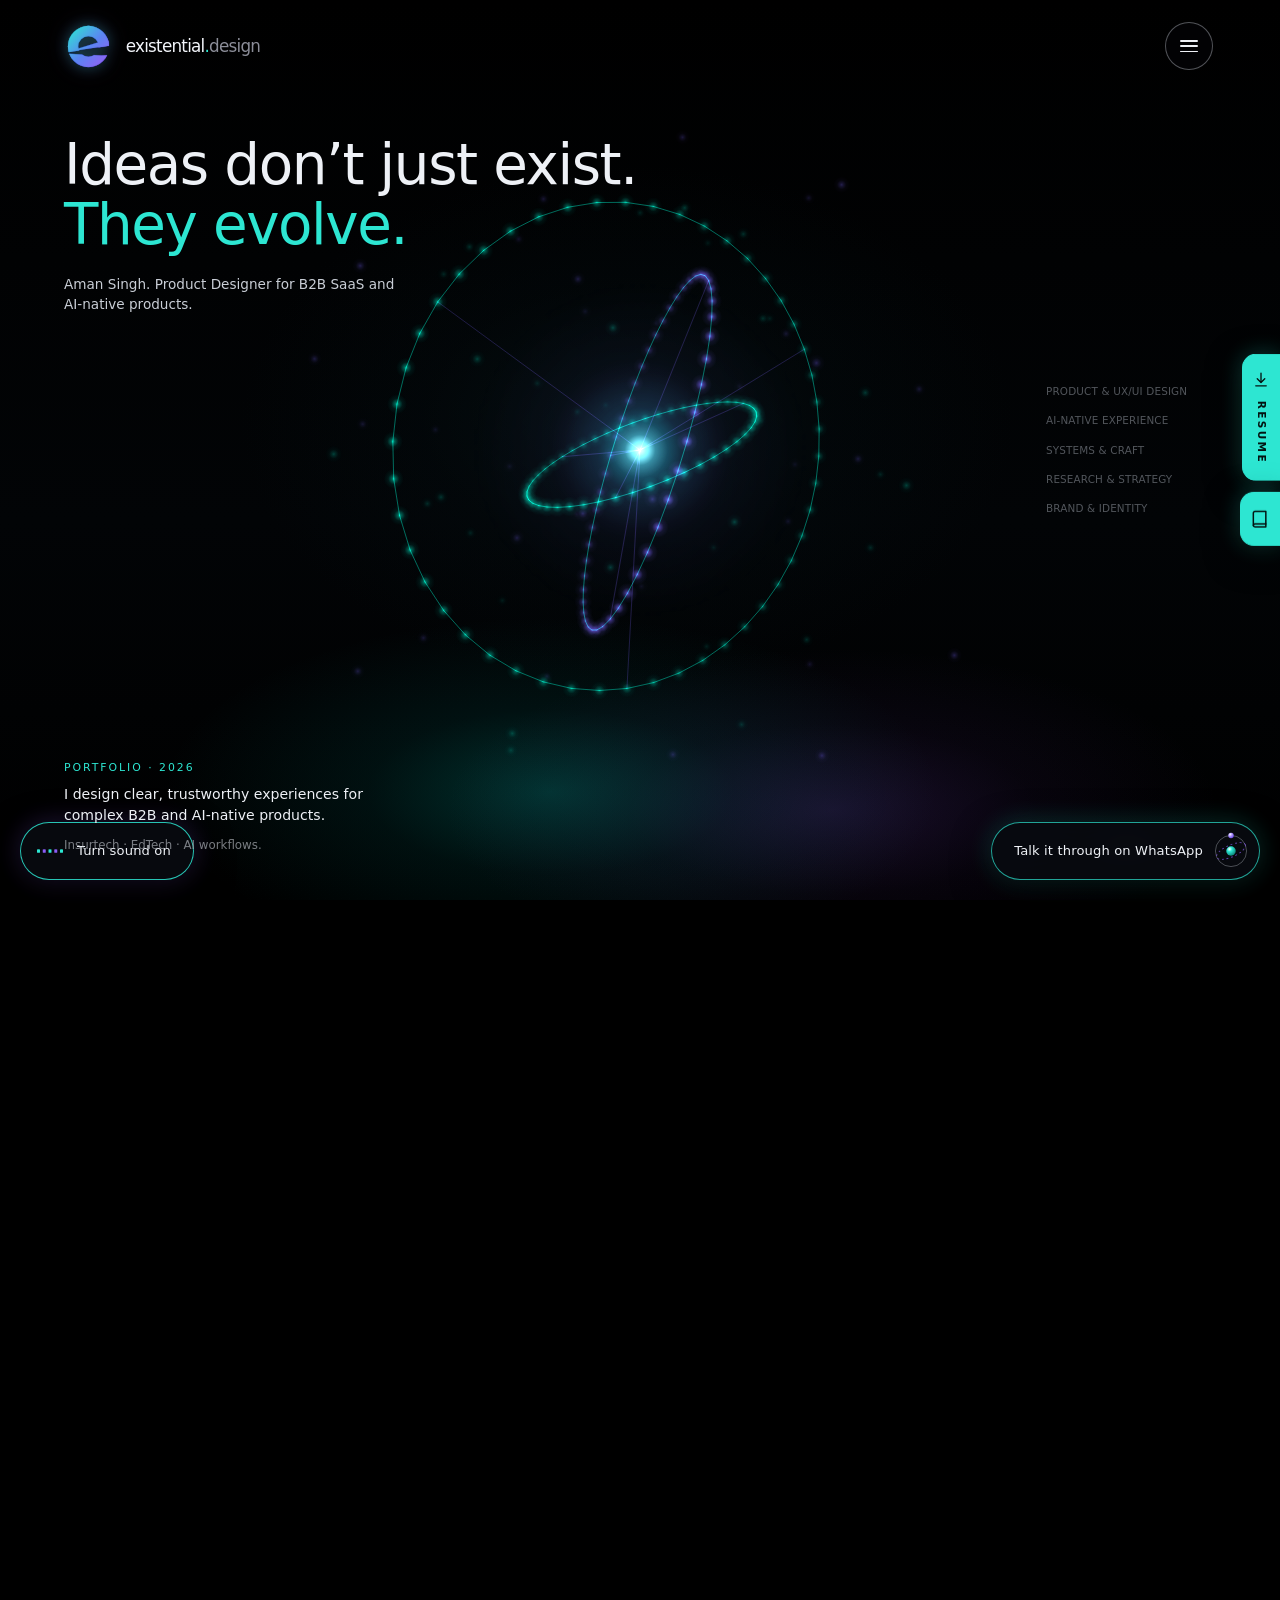
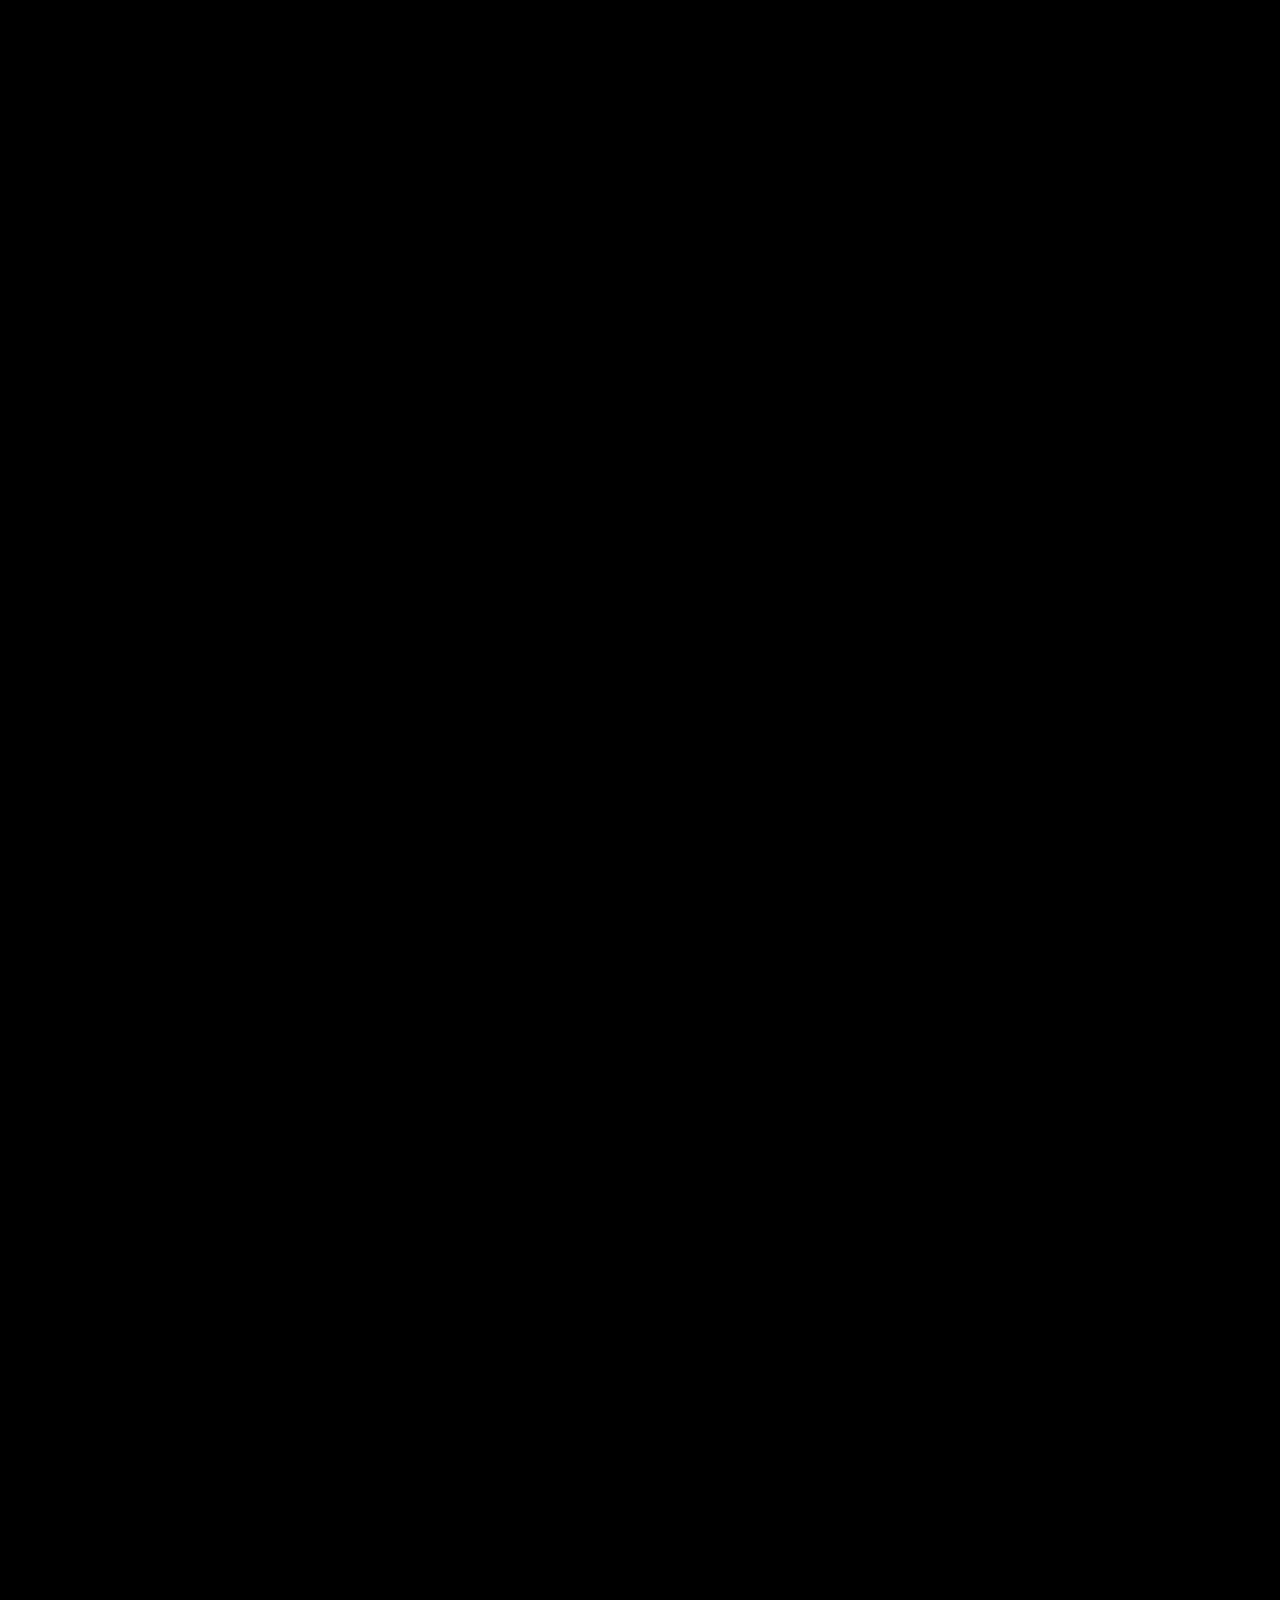
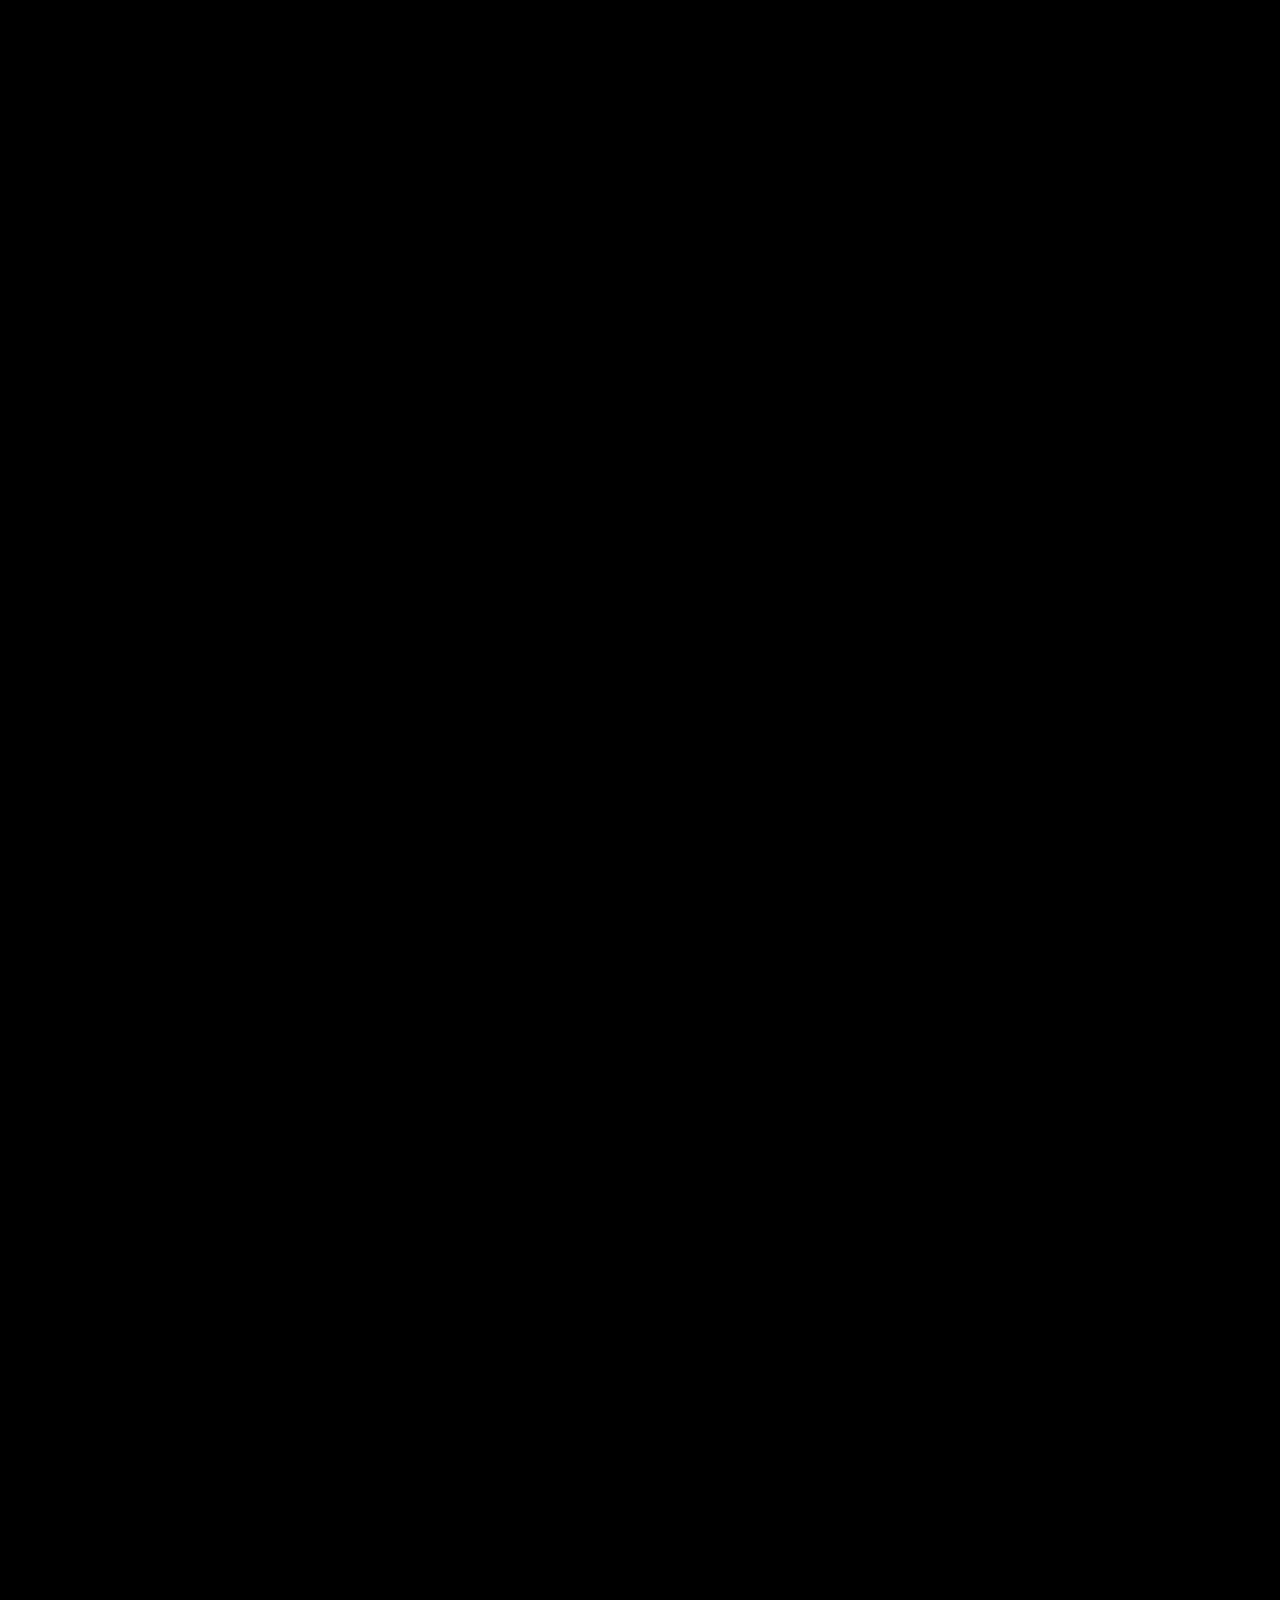
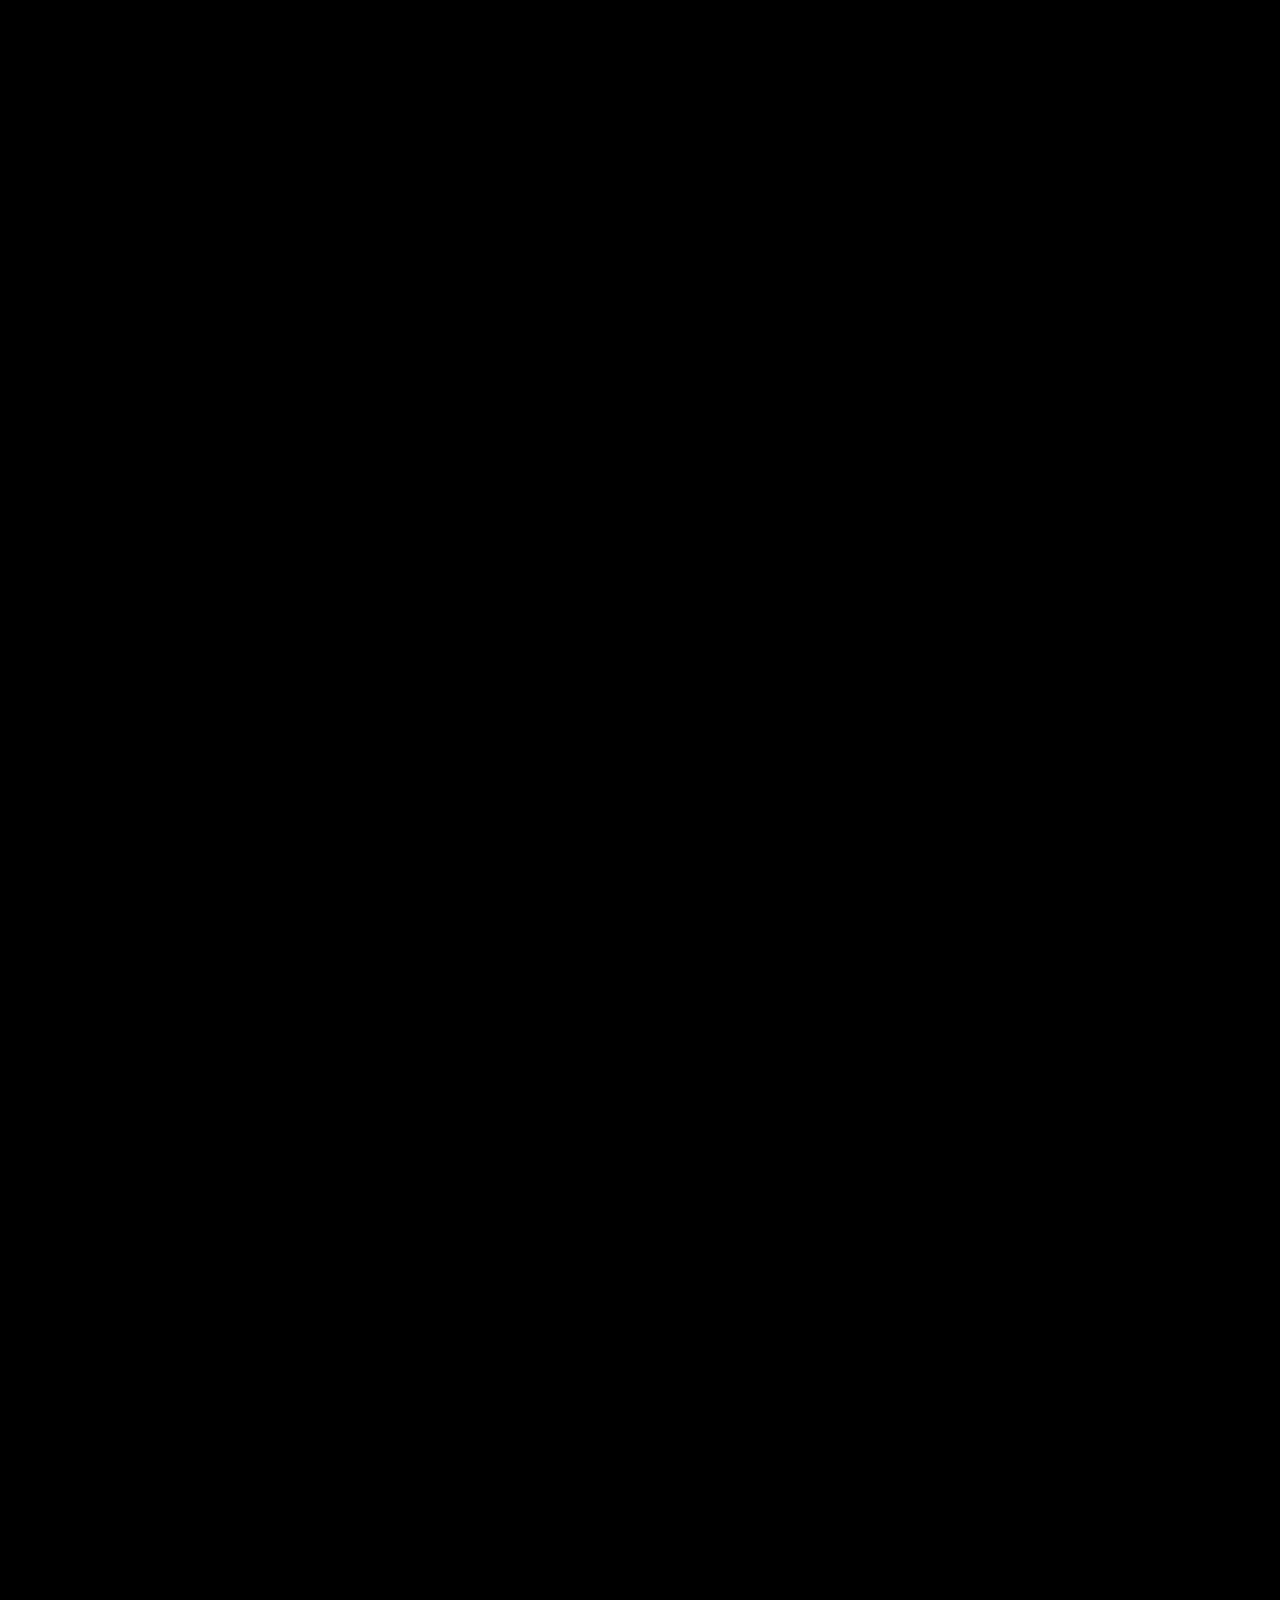
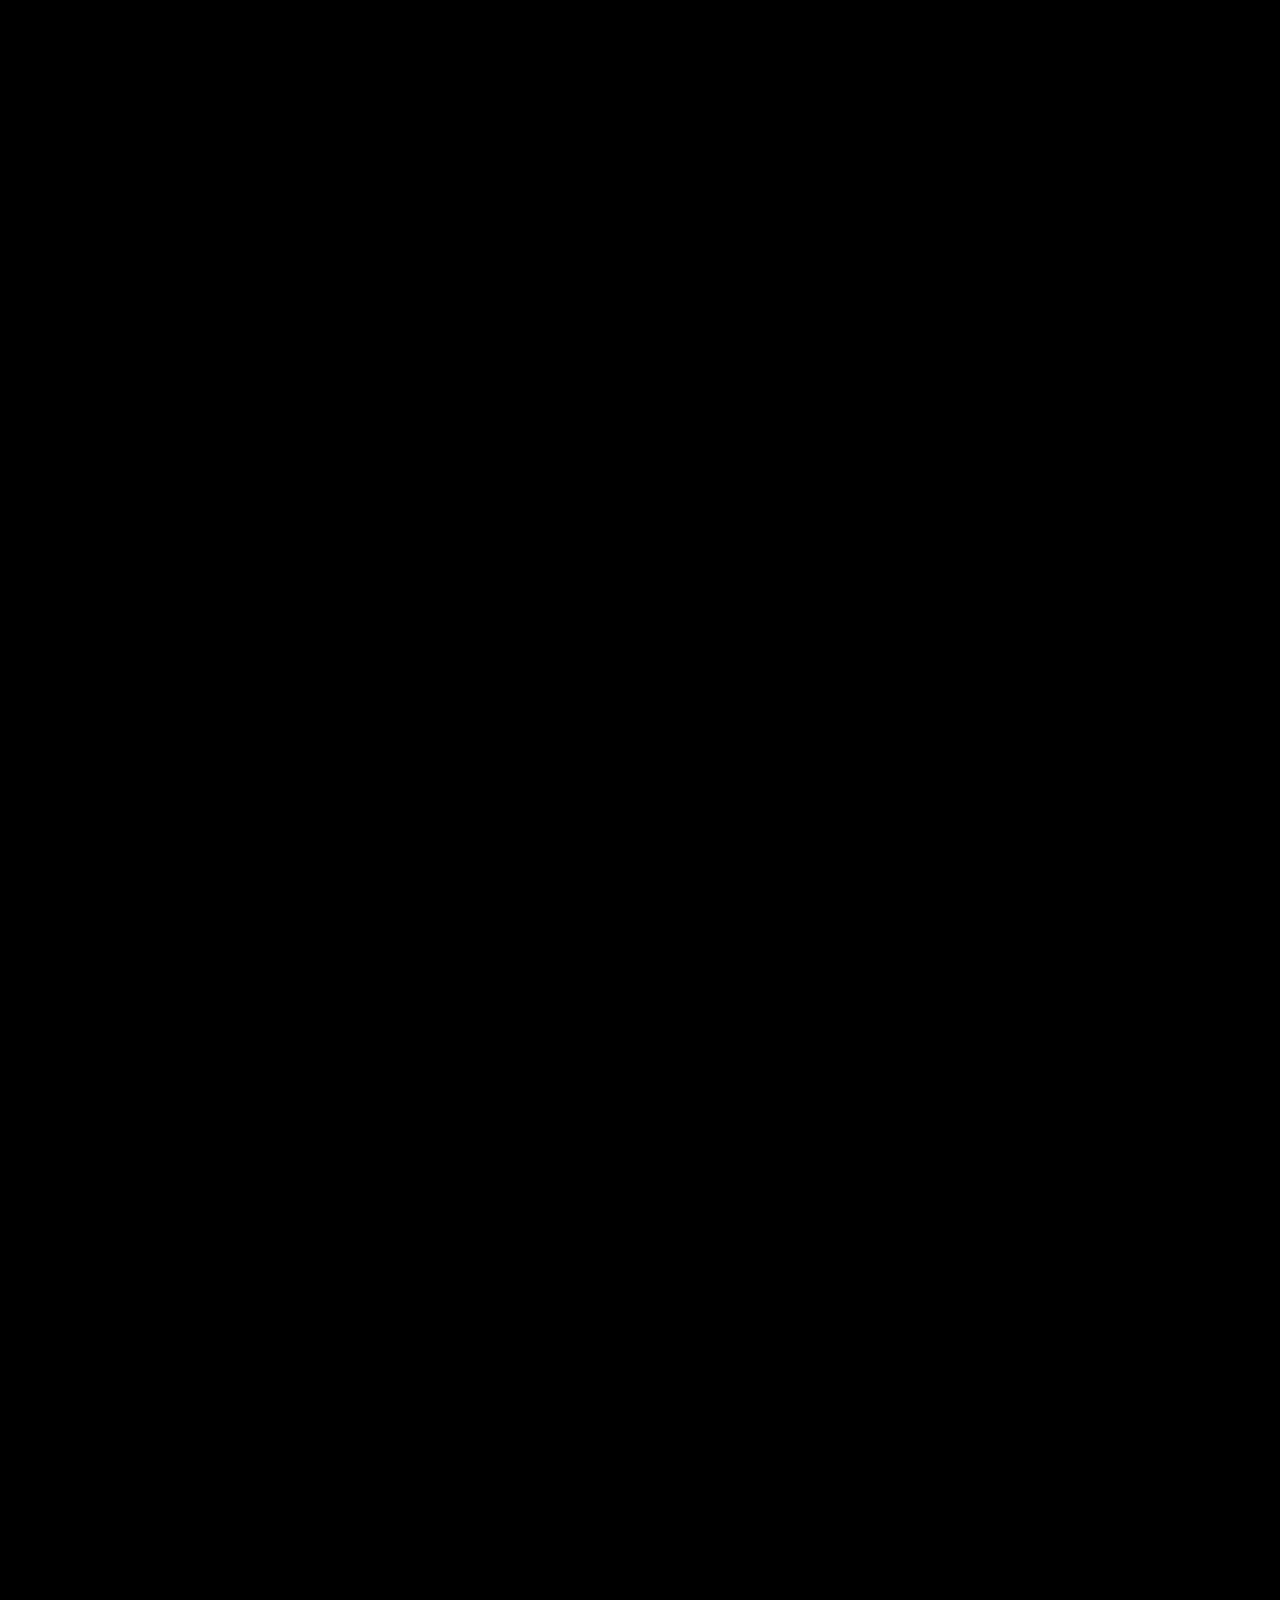
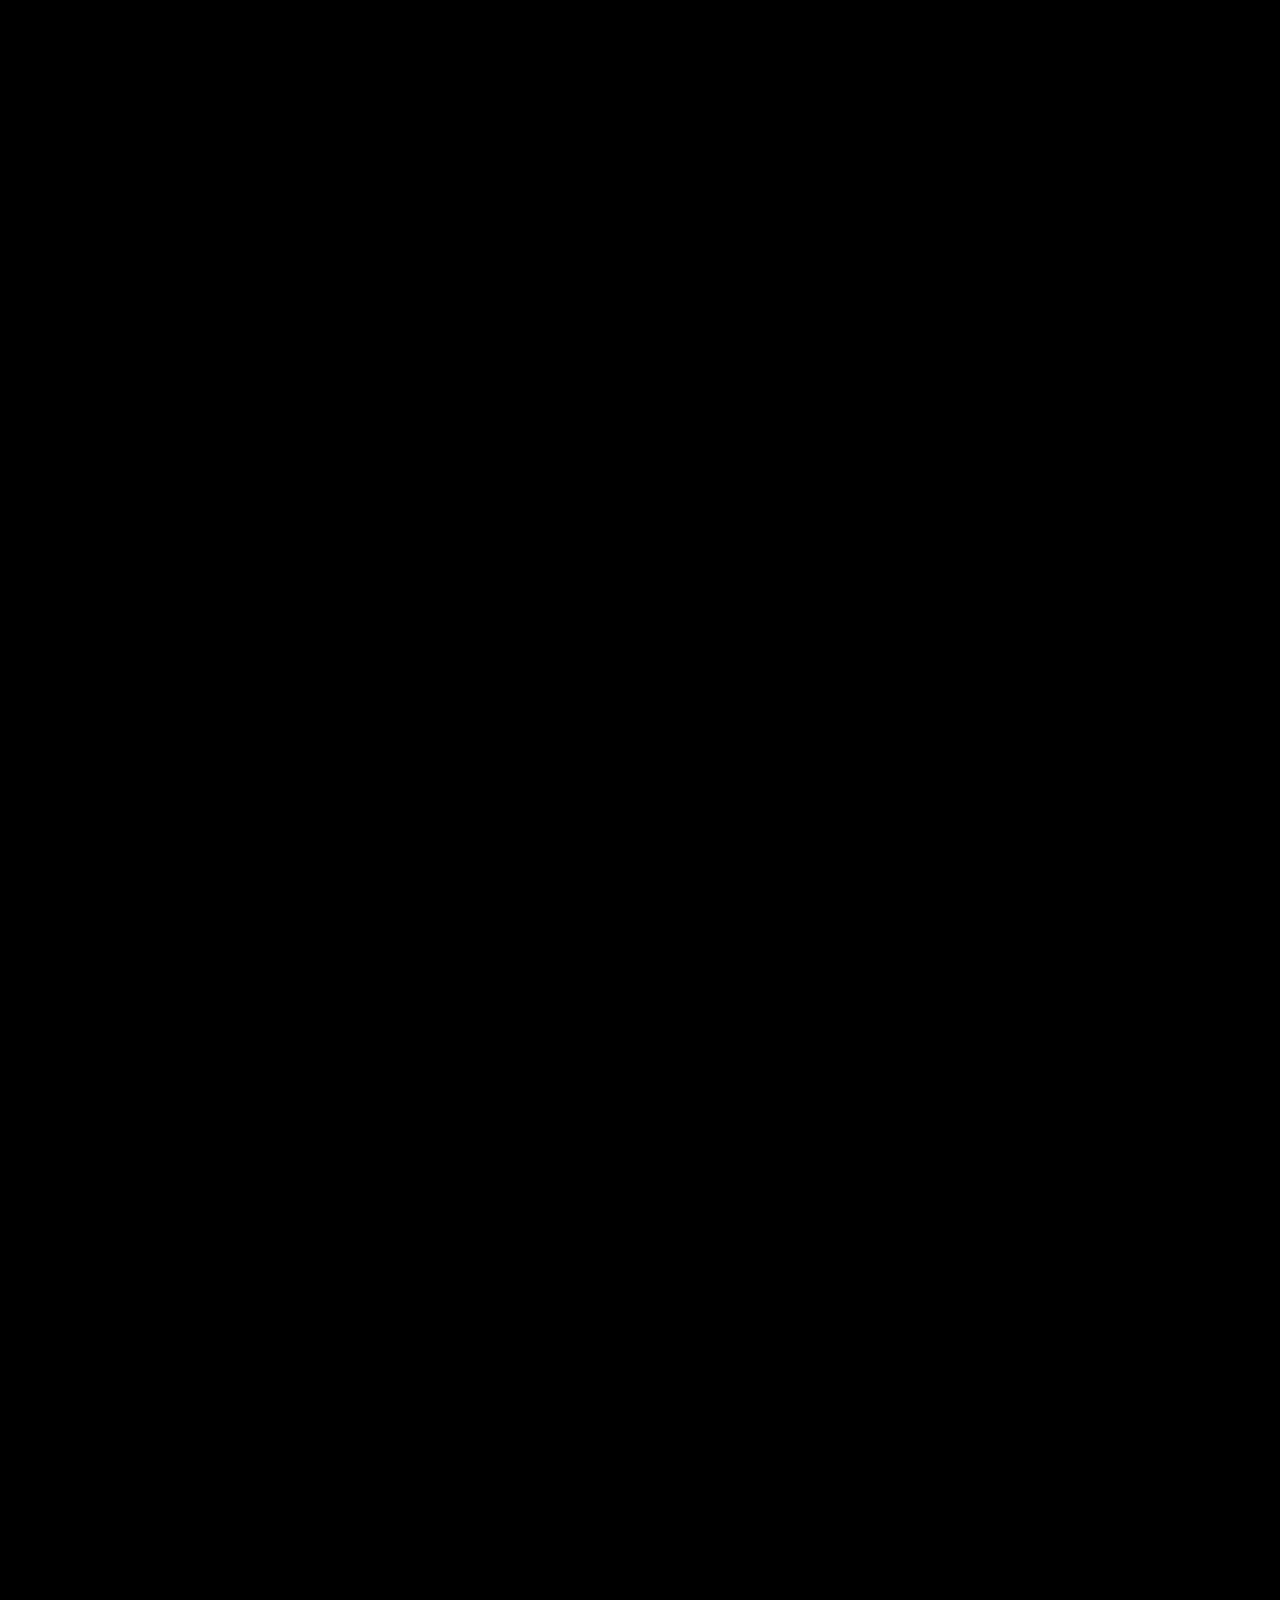
==== commit 57ed9037: "Position skillset band immediately after selected work with zero gap" ====
--- a/index.html
+++ b/index.html
@@ -33,10 +33,13 @@
 <link rel="apple-touch-icon" href="/apple-touch-icon.png">
 <link rel="manifest" href="/site.webmanifest">
 
-<link rel="stylesheet" href="css/main.css">
-<link rel="stylesheet" href="css/sections.css">
-<link rel="stylesheet" href="css/brand.css">
+<link rel="stylesheet" href="css/main.css?v=20261126b">
+<link rel="stylesheet" href="css/sections.css?v=20261126b">
 <script type="application/ld+json">{"@context": "https://schema.org", "@graph": [{"@type": "WebSite", "@id": "https://existential.design/#website", "url": "https://existential.design/", "name": "Aman Singh — Product Designer", "description": "Aman Singh is a Product Designer with 3+ years across insurance, SaaS and AI. Selected case studies in insurtech, EdTech and enterprise workflows.", "inLanguage": "en", "publisher": {"@id": "https://existential.design/#aman"}}, {"@type": "ProfilePage", "@id": "https://existential.design/#profile", "url": "https://existential.design/", "name": "Aman Singh — Product Designer | Portfolio", "mainEntity": {"@id": "https://existential.design/#aman"}, "isPartOf": {"@id": "https://existential.design/#website"}}, {"@type": "Person", "@id": "https://existential.design/#aman", "name": "Aman Singh", "jobTitle": "Product Designer", "description": "Aman Singh is a Product Designer with 3+ years across insurance, SaaS and AI. Selected case studies in insurtech, EdTech and enterprise workflows. Previously at Injala.", "url": "https://existential.design/", "image": "https://existential.design/og-image.jpg", "email": "aman.singh369@outlook.com", "knowsAbout": ["Product design", "UX design", "B2B SaaS", "AI product design", "Insurtech", "EdTech", "Design systems"], "sameAs": ["https://www.linkedin.com/in/aman-singh-9b36bb185", "https://www.behance.net/amansingh0129"]}]}</script>
+
+
+
+
 
 </head>
 <body class="lock">
@@ -44,7 +47,7 @@
 <canvas aria-hidden="true" id="gl"></canvas>
 <div aria-hidden="true" id="reflection-field"></div>
 <div aria-hidden="true" id="hero-pc"><canvas id="hero-pc-canvas"></canvas></div>
-<img alt="" aria-hidden="true" style="display:none" src="assets/img/hero-pointcloud-sprite.webp"/>
+<img alt="" aria-hidden="true" style="display:none" src="assets/img/hero-preload.webp"/>
 <div id="spacer"></div>
 <div aria-hidden="true" id="progress"></div>
 <div class="ui">
@@ -118,63 +121,51 @@
 <div class="sw-ghost" aria-hidden="true">KINETIC</div>
 <div class="sw-meta"><div class="sw-head"><p class="sw-idx">01 <i></i> 04</p><h3 class="sw-title">Kinetic</h3><ul class="sw-facts"><li>B2B SaaS</li><li>Product design</li><li>Insurance</li></ul></div>
 <div class="sw-copy"><p>A policy management system designed to help brokers, carriers, and insurers coordinate project enrollment and complex approval workflows.</p><dl class="sw-brief"><div><dt>Context</dt><dd>Brokers, carriers and insurers needed one system to move projects, policies, documents and approvals forward.</dd></div><div><dt>Contribution</dt><dd>Product design across core workflows and modules: information architecture, user flows, interaction design and high-fidelity screens, with product and engineering.</dd></div></dl><a class="pill sw-cta" href="#kinetic-case" data-kc-open="kinetic" aria-haspopup="dialog">View case study <span aria-hidden="true">↗</span></a></div></div>
-<div class="sw-shots" aria-label="Kinetic mockups"><figure class="sw-shot sw-shot-1"><img id="sw-k-1" alt="Kinetic WTW Compass dashboard with AI bulk upload result" decoding="async" src="assets/img/kinetic-1.webp"></figure><figure class="sw-shot sw-shot-2"><img id="sw-k-2" alt="Kinetic project listing and AI-generated project records" decoding="async" src="assets/img/kinetic-2.webp"></figure></div></article><article class="sw-panel" data-project="lms" style="--g:linear-gradient(128deg,#3b3fc4 0%,#6658ff 58%,#8a48ef 100%)" aria-label="Learning Management System">
+<div class="sw-shots" aria-label="Kinetic mockups"><figure class="sw-shot sw-shot-1"><img id="sw-k-1" alt="Kinetic WTW Compass dashboard with AI bulk upload result" decoding="async" src="assets/img/sw-k-1.webp"></figure><figure class="sw-shot sw-shot-2"><img id="sw-k-2" alt="Kinetic project listing and AI-generated project records" decoding="async" src="assets/img/sw-k-2.webp"></figure></div></article><article class="sw-panel" data-project="lms" style="--g:linear-gradient(128deg,#3b3fc4 0%,#6658ff 58%,#8a48ef 100%)" aria-label="Learning Management System">
 <div class="sw-ghost" aria-hidden="true">LEARN</div>
 <div class="sw-meta"><div class="sw-head"><p class="sw-idx">02 <i></i> 04</p><h3 class="sw-title">Learning Management System</h3><ul class="sw-facts"><li>EdTech</li><li>Product design</li><li>Learning systems</li></ul></div>
 <div class="sw-copy"><p>A connected university platform bringing program and department administration, faculty scheduling, and community support into one learning management experience.</p><dl class="sw-brief"><div><dt>Context</dt><dd>Administrators, university teams, faculty and students each needed a clear path through one connected learning platform.</dd></div><div><dt>Contribution</dt><dd>The ecosystem structure and role-specific workspaces for Super Admin, University and Faculty, plus AI-enabled learning capabilities.</dd></div></dl><a class="pill sw-cta" href="#lms-case" data-kc-open="lms" aria-haspopup="dialog">View case study <span aria-hidden="true">↗</span></a></div></div>
-<div class="sw-shots" aria-label="Learning Management System mockups"><figure class="sw-shot sw-shot-1"><img id="sw-l-1" alt="Learning Management System community and support interface" decoding="async" src="assets/img/lms-1.webp"></figure><figure class="sw-shot sw-shot-2"><img id="sw-l-2" alt="Learning Management System faculty timetable and meeting management interface" decoding="async" src="assets/img/lms-2.webp"></figure></div></article><article class="sw-panel" data-project="ai-insurance" style="--g:linear-gradient(128deg,#142b68 0%,#214bb7 54%,#14234f 100%)" aria-label="AI for Insurance">
+<div class="sw-shots" aria-label="Learning Management System mockups"><figure class="sw-shot sw-shot-1"><img id="sw-l-1" alt="Learning Management System community and support interface" decoding="async" src="assets/img/sw-l-1.webp"></figure><figure class="sw-shot sw-shot-2"><img id="sw-l-2" alt="Learning Management System faculty timetable and meeting management interface" decoding="async" src="assets/img/sw-l-2.webp"></figure></div></article><article class="sw-panel" data-project="ai-insurance" style="--g:linear-gradient(128deg,#142b68 0%,#214bb7 54%,#14234f 100%)" aria-label="AI for Insurance">
 <div class="sw-ghost" aria-hidden="true">INSIGHT</div>
 <div class="sw-meta"><div class="sw-head"><p class="sw-idx">03 <i></i> 04</p><h3 class="sw-title">AI for Insurance</h3><ul class="sw-facts"><li>AI workflows</li><li>Insurance</li><li>Product design</li></ul></div>
 <div class="sw-copy"><p>AI-assisted insurance workflows for reviewing coverage, comparing policy documents, and surfacing critical information with greater clarity.</p><dl class="sw-brief"><div><dt>Context</dt><dd>Insurance decisions start with documents. The challenge was making them usable without taking human judgment out.</dd></div><div><dt>Contribution</dt><dd>Product framing, information architecture, workflow definition, AI-assisted review states and interface design for the concept.</dd></div></dl><a class="pill sw-cta" href="#ai-insurance-case" data-kc-open="ai-insurance" aria-haspopup="dialog">View case study <span aria-hidden="true">↗</span></a></div></div>
-<div class="sw-shots" aria-label="AI for Insurance mockups"><figure class="sw-shot sw-shot-1"><img id="sw-a-1" alt="AI for Insurance personal risk advisor dashboard" decoding="async" src="assets/img/ai-insurance-1.webp"></figure><figure class="sw-shot sw-shot-2"><img id="sw-a-2" alt="AI for Insurance policy versus policy comparison results" decoding="async" src="assets/img/ai-insurance-2.webp"></figure></div></article><article class="sw-panel" data-project="asuretify" style="--g:linear-gradient(128deg,#06494f 0%,#087d83 54%,#07383f 100%)" aria-label="Asuretify">
+<div class="sw-shots" aria-label="AI for Insurance mockups"><figure class="sw-shot sw-shot-1"><img id="sw-a-1" alt="AI for Insurance personal risk advisor dashboard" decoding="async" src="assets/img/sw-a-1.webp"></figure><figure class="sw-shot sw-shot-2"><img id="sw-a-2" alt="AI for Insurance policy versus policy comparison results" decoding="async" src="assets/img/sw-a-2.webp"></figure></div></article><article class="sw-panel" data-project="asuretify" style="--g:linear-gradient(128deg,#06494f 0%,#087d83 54%,#07383f 100%)" aria-label="Asuretify">
 <div class="sw-ghost" aria-hidden="true">ASURE</div>
 <div class="sw-meta"><div class="sw-head"><p class="sw-idx">04 <i></i> 04</p><h3 class="sw-title">Asuretify</h3><ul class="sw-facts"><li>Web design</li><li>UX strategy</li><li>Digital experience</li></ul></div>
 <div class="sw-copy"><p>A focused website experience that makes the offering easier to understand and gives visitors a direct path to take the next step.</p><dl class="sw-brief"><div><dt>Context</dt><dd>The broker-facing experience needed a clearer link between what the product offers, how information is organised and what to do next.</dd></div><div><dt>Contribution</dt><dd>Reviewed the existing experience, identified UX friction, restructured the information architecture and redesigned the web and onboarding journey.</dd></div></dl><a class="pill sw-cta" href="#asuretify-case" data-kc-open="asuretify" aria-haspopup="dialog">View case study <span aria-hidden="true">↗</span></a></div></div>
-<div class="sw-shots" aria-label="Asuretify mockups"><figure class="sw-shot sw-shot-1"><img id="sw-s-1" alt="Asuretify homepage and product experience" decoding="async" src="assets/img/asuretify-1.webp"></figure><figure class="sw-shot sw-shot-2"><img id="sw-s-2" alt="Asuretify integrations, metrics, and trusted clients" decoding="async" src="assets/img/asuretify-2.webp"></figure></div></article></div>
+<div class="sw-shots" aria-label="Asuretify mockups"><figure class="sw-shot sw-shot-1"><img id="sw-s-1" alt="Asuretify homepage and product experience" decoding="async" src="assets/img/sw-s-1.webp"></figure><figure class="sw-shot sw-shot-2"><img id="sw-s-2" alt="Asuretify integrations, metrics, and trusted clients" decoding="async" src="assets/img/sw-s-2.webp"></figure></div></article></div>
 <div class="sw-ctrl"><div class="sw-count" aria-live="polite"><b class="sw-cur">01</b> / 04</div><div class="sw-dots" role="group" aria-label="Project navigation"><button class="sw-dot" type="button" aria-label="Go to Kinetic"></button><button class="sw-dot" type="button" aria-label="Go to Learning Management System"></button><button class="sw-dot" type="button" aria-label="Go to AI for Insurance"></button><button class="sw-dot" type="button" aria-label="Go to Asuretify"></button></div>
 <div class="sw-arrows"><button class="sw-arr" type="button" data-dir="-1" aria-label="Previous project">←</button><button class="sw-arr" type="button" data-dir="1" aria-label="Next project">→</button></div></div>
 </div></div>
 </section>
+<div class="sw-skillset-band">
+  <div class="ab-band rtl" role="group" aria-labelledby="ab-l-skill" tabindex="0">
+    <span class="ab-label" id="ab-l-skill">Skillset</span>
+    <div class="ab-view"><div class="ab-roll"><ul class="ab-seq"><li>Product Design</li><li>UX Strategy</li><li>Human-Centred Design</li><li>Human Behaviour &amp; Decision-Making</li><li>User Research</li><li>Interaction Design</li><li>Information Architecture</li><li>Systems Thinking</li><li>Design Systems</li><li>Visual Design</li><li>Creative Direction</li><li>Rapid Prototyping</li><li>AI Product Exploration</li><li>Workflow Automation</li><li>Experience Design</li></ul><ul class="ab-seq" aria-hidden="true"><li>Product Design</li><li>UX Strategy</li><li>Human-Centred Design</li><li>Human Behaviour &amp; Decision-Making</li><li>User Research</li><li>Interaction Design</li><li>Information Architecture</li><li>Systems Thinking</li><li>Design Systems</li><li>Visual Design</li><li>Creative Direction</li><li>Rapid Prototyping</li><li>AI Product Exploration</li><li>Workflow Automation</li><li>Experience Design</li></ul></div></div>
+  </div>
+</div>
 <!-- About: compact career path, part of the one-pager after Selected work -->
 <section id="about" aria-labelledby="about-title">
-  <div class="ab-bg" aria-hidden="true"><img alt="" src="assets/img/about-bg.webp"></div>
-  <div class="ab-shell">
-    <div class="ab-copy">
-      <p class="eyebrow ab-reveal" style="--d:.04s">About</p>
-      <h2 class="ab-title ab-reveal" id="about-title" style="--d:.1s">Nothing meaningful <br>begins <em>fully formed.</em></h2>
-      <p class="ab-lede ab-reveal" style="--d:.2s">I started in code and followed the harder problems: insurance workflows, systems at scale, and now AI. Three years of designing rule-heavy, multi-role products across web and mobile.</p>
-      <div class="ab-tabs ab-reveal" role="tablist" aria-label="About Aman" style="--d:.3s">
-        <button class="ab-tab" role="tab" id="ab-tab-exp" aria-controls="ab-panel-exp" aria-selected="true" type="button"><i>01</i>Experience</button>
-        <button class="ab-tab" role="tab" id="ab-tab-edu" aria-controls="ab-panel-edu" aria-selected="false" tabindex="-1" type="button"><i>02</i>Education</button>
-        <button class="ab-tab" role="tab" id="ab-tab-tools" aria-controls="ab-panel-tools" aria-selected="false" tabindex="-1" type="button"><i>03</i>Toolkit</button>
+  <div class="ab-pin">
+    <div class="ab-stage">
+      <canvas class="ab-fx b" aria-hidden="true"></canvas>
+      <div class="ab-portrait" aria-hidden="true"><img alt="" src="assets/img/about-portrait.webp"><canvas class="ab-pp"></canvas></div>
+      <canvas class="ab-fx f" aria-hidden="true"></canvas>
+      <div class="ab-copy">
+        <h2 class="ab-name ab-r" id="about-title" style="--d:.5s">Aman Singh</h2>
+        <p class="ab-head ab-r" style="--d:.65s">Designing for people, systems and possibilities.</p>
+        <p class="ab-sub ab-r" style="--d:.8s">I’m a product designer and creative technologist, exploring human behaviour, design and technology to turn complex ideas into clear, meaningful experiences that help people move forward.</p>
       </div>
-      <div class="ab-panels ab-reveal" style="--d:.38s">
-        <div class="ab-panel is-on" role="tabpanel" id="ab-panel-exp" aria-labelledby="ab-tab-exp">
-          <h3>UI/UX Designer</h3>
-          <p class="ab-co">Injala Private Limited <span aria-hidden="true">·</span> B2B SaaS</p>
-          <p class="ab-dates">Jul 2023 – Jul 2026</p>
-          <p class="ab-sum">Led end-to-end product design across complex insurance, SaaS and AI products, from discovery and workflow analysis through information architecture, interaction design, prototyping, high-fidelity UI and production.</p>
-        </div>
-        <div class="ab-panel" role="tabpanel" id="ab-panel-edu" aria-labelledby="ab-tab-edu">
-          <h3>B.Tech, Computer Science &amp; Engineering</h3>
-          <p class="ab-co">Amity University, Ranchi</p>
-          <p class="ab-dates">2018 – 2022</p>
-          <p class="ab-sum">I began by learning how software is built, before I started designing it.</p>
-        </div>
-        <div class="ab-panel" role="tabpanel" id="ab-panel-tools" aria-labelledby="ab-tab-tools">
-          <p class="ab-k">Design &amp; prototyping</p>
-          <ul class="ab-chips"><li>Figma</li><li>FigJam</li><li>Figma Make</li><li>Framer</li><li>Spline</li><li>Lottie</li></ul>
-          <p class="ab-k">Research &amp; testing</p>
-          <ul class="ab-chips"><li>Maze</li><li>Hotjar</li><li>UserTesting</li></ul>
-          <p class="ab-k">Delivery</p>
-          <ul class="ab-chips"><li>Jira</li><li>Notion</li><li>GitHub</li></ul>
-        </div>
+      <div class="ab-bands ab-r" style="--d:1.1s">
+      <div class="ab-band ltr" role="group" aria-labelledby="ab-l-tools" tabindex="0">
+        <span class="ab-label" id="ab-l-tools">Tools</span>
+        <div class="ab-view"><div class="ab-roll"><ul class="ab-seq"><li>Figma</li><li>FigJam</li><li>Figma Make</li><li>Framer</li><li>Spline</li><li>Lottie</li><li>Sketch</li><li>Adobe XD</li><li>Photoshop</li><li>Illustrator</li><li>Balsamiq</li><li>Canva</li><li>Maze</li><li>Hotjar</li><li>UserTesting</li><li>ChatGPT</li><li>Claude</li><li>NotebookLM</li><li>n8n</li><li>HTML</li><li>CSS</li><li>SCSS</li><li>JavaScript</li><li>React</li><li>Tailwind CSS</li><li>GitHub</li><li>Jira</li><li>Notion</li></ul><ul class="ab-seq" aria-hidden="true"><li>Figma</li><li>FigJam</li><li>Figma Make</li><li>Framer</li><li>Spline</li><li>Lottie</li><li>Sketch</li><li>Adobe XD</li><li>Photoshop</li><li>Illustrator</li><li>Balsamiq</li><li>Canva</li><li>Maze</li><li>Hotjar</li><li>UserTesting</li><li>ChatGPT</li><li>Claude</li><li>NotebookLM</li><li>n8n</li><li>HTML</li><li>CSS</li><li>SCSS</li><li>JavaScript</li><li>React</li><li>Tailwind CSS</li><li>GitHub</li><li>Jira</li><li>Notion</li></ul></div></div>
       </div>
-      <noscript><style>#about .ab-tabs{display:none}#about .ab-panel{grid-area:auto;opacity:1;visibility:visible;transform:none;margin-bottom:1.8rem}</style></noscript>
+      </div>
     </div>
   </div>
 </section>
-<script src="js/hero-pointcloud.js"></script>
+<script id="hero-pc-js" src="js/hero-pointcloud.js"></script>
 <!-- Process (integrated from Process.html) -->
 <!-- FAQ: plain dark gradient, then flows into the closing/contact section -->
 <section id="faq" aria-labelledby="faq-title">
@@ -183,7 +174,10 @@
 <div class="faq-list"><div class="faq-item"><h4><button class="faq-q" type="button" id="faq-q1" aria-expanded="false" aria-controls="faq-a1"><span>What kind of work do you do?</span><i class="faq-ic" aria-hidden="true"></i></button></h4><div class="faq-a" id="faq-a1"><div><p>I’m a product designer focused on B2B SaaS and AI-native products. My work spans insurtech platforms, EdTech systems and AI-assisted workflows, covering research, information architecture, interaction design and design systems.</p></div></div></div><div class="faq-item"><h4><button class="faq-q" type="button" id="faq-q2" aria-expanded="false" aria-controls="faq-a2"><span>Are you open to new opportunities?</span><i class="faq-ic" aria-hidden="true"></i></button></h4><div class="faq-a" id="faq-a2"><div><p>Yes. I’m open to product design roles on AI-native and B2B products, and to selected projects with early-stage teams. If you’re not sure which fits, send a note and we can work it out.</p></div></div></div><div class="faq-item"><h4><button class="faq-q" type="button" id="faq-q3" aria-expanded="false" aria-controls="faq-a3"><span>How do you use AI in your work?</span><i class="faq-ic" aria-hidden="true"></i></button></h4><div class="faq-a" id="faq-a3"><div><p>I use AI tools to move faster through research synthesis, exploration and prototyping. I also design for AI: shaping how people review, direct and correct what these systems produce, with human judgment kept in the loop.</p></div></div></div><div class="faq-item"><h4><button class="faq-q" type="button" id="faq-q4" aria-expanded="false" aria-controls="faq-a4"><span>How can I get in touch?</span><i class="faq-ic" aria-hidden="true"></i></button></h4><div class="faq-a" id="faq-a4"><div><p>Email me, or message me on WhatsApp or LinkedIn, with a short note on what you’re building or what’s stuck. You don’t need a detailed brief.</p></div></div></div><div class="faq-item"><h4><button class="faq-q" type="button" id="faq-q5" aria-expanded="false" aria-controls="faq-a5"><span>How do you work with product and engineering teams?</span><i class="faq-ic" aria-hidden="true"></i></button></h4><div class="faq-a" id="faq-a5"><div><p>Closely and early. I join discovery, define flows with product, and stay involved through handoff and design QA so that what ships matches what was designed.</p></div></div></div><div class="faq-item"><h4><button class="faq-q" type="button" id="faq-q6" aria-expanded="false" aria-controls="faq-a6"><span>Where can I see more of your work?</span><i class="faq-ic" aria-hidden="true"></i></button></h4><div class="faq-a" id="faq-a6"><div><p>The case studies above cover context, process and outcomes for each project. More long-form work is on Behance, linked in the footer.</p></div></div></div><p class="faq-end">Didn’t find your question? <a href="#contact" data-jump="#site-footer" data-key="contact">Get in touch</a> and I’ll take it from there.</p></div>
 </div>
 </section>
-<script src="js/faq.js"></script>
+
+
+
+<script id="faq-js" src="js/faq.js"></script>
 <!-- Footer (integrated from Footer.html) -->
 <footer id="site-footer" class="footer-concept" aria-label="existential.design closing section">
   <div class="wrap">
@@ -220,8 +214,7 @@
 <script src="js/process.js"></script>
 <script src="js/footer-logo.js"></script>
 
-<script src="js/about.js"></script>
-
+<script id="about-js" src="js/about.js"></script>
 
 <section id="kinetic-case" role="dialog" aria-modal="true" aria-labelledby="kc-title" aria-hidden="true">
 <div class="kc-bg" aria-hidden="true"><i></i><i></i><i></i><i></i></div>
@@ -289,7 +282,7 @@
   </div>
   <div class="feature-row reverse">
    <div class="feature-copy"><div class="eyebrow">02 · Policy detail</div><h3>Keep the decision and its evidence together.</h3><p>Policy detail brought key information into a single working context, including coverage status, timeline, and documents.</p><ul class="feature-list"><li>Visible policy state and key attributes</li><li>Timeline and supporting documents in context</li></ul></div>
-   <div class="feature-image"><img src="assets/img/kinetic-feature.webp" alt="Kinetic policy detail screen with coverage status, timeline, and documents" loading="lazy"></div>
+   <div class="feature-image"><img src="assets/img/feature-image.webp" alt="Kinetic policy detail screen with coverage status, timeline, and documents" loading="lazy"></div>
   </div>
   <div class="feature-row">
    <div class="feature-copy"><div class="eyebrow">03 · Connected workflow</div><h3>Support coordination across roles.</h3><p>Documents, messenger, feeds, notes, and approval checkpoints formed part of the broader operational system.</p><ul class="feature-list"><li>Documents associated with project and policy context</li><li>Communication and activity connected to the work</li></ul></div>
@@ -403,11 +396,11 @@
 <section id="brand-case" role="dialog" aria-modal="true" aria-labelledby="bs-title" aria-hidden="true">
 <div class="kc-bg" aria-hidden="true"><i></i><i></i><i></i><i></i></div>
 <div class="kc-scroll" tabindex="-1"><div class="kc-prog" aria-hidden="true"></div>
-<div class="kc-act kc-top"><div class="hero"><div class="kc-in">
-<a class="kc-back" href="#services" data-kc-close>← Back to what I build</a>
+<div class="kc-act kc-top"><div class="bs-wm" aria-hidden="true">BRAND IDENTITY</div>
+<div class="hero" id="bs-identity"><div class="kc-in">
 <div class="bs-hg"><div>
-<div class="eyebrow">Brand system · v1.0 · 2026</div>
-<h1 id="bs-title">existential.design<br><em>Brand system.</em></h1>
+<div class="eyebrow">existential.design · Brand guidelines · v1.0 · 2026</div>
+<h1 id="bs-title">Brand<br><em>Identity.</em></h1>
 <p class="lede">Identity, colour, type and voice, built as one system so every piece reads as the same hand. The system behind this site, open to read.</p>
 <div class="hero-tags"><span class="tag">Identity system</span><span class="tag">Visual language</span><span class="tag">Guidelines</span></div></div>
 <div class="bs-hero-mark"><span class="m3d m3d-foot" id="bs-m3d" aria-hidden="true"></span><div class="hero-caption" style="width:100%"><span>Mark · ring and cut</span><span>01 / Identity</span></div></div></div>
@@ -471,8 +464,6 @@
 </div></div></section>
 
 <script src="js/selected-work.js"></script>
-<script src="js/brand.js"></script>
-<script src="js/case-studies.js"></script>
 
 <!-- Floating "Begin" button: an orbital mark (idea + orbit) that opens a pre-filled WhatsApp chat -->
 
@@ -507,8 +498,10 @@
 <audio id="site-sound" loop preload="auto" data-src="assets/audio/soundtrack.mp3"></audio>
 <script src="js/soundtrack.js"></script>
 
+
 <div id="bs-hud" role="navigation" aria-label="Brand guidelines chapters"><button type="button" data-d="-1" aria-label="Previous chapter"><svg width="16" height="16" viewBox="0 0 24 24" fill="none" stroke="currentColor" stroke-width="2" stroke-linecap="round" stroke-linejoin="round"><path d="M19 12H5M11 6l-6 6 6 6"/></svg></button><span class="n"><b id="bsh-i">01</b> / 07</span><span class="t" id="bsh-t">Brand foundation</span><button type="button" data-d="1" aria-label="Next chapter"><svg width="16" height="16" viewBox="0 0 24 24" fill="none" stroke="currentColor" stroke-width="2" stroke-linecap="round" stroke-linejoin="round"><path d="M5 12h14M13 6l6 6-6 6"/></svg></button><i class="bar" id="bsh-b"></i></div>
-<script src="js/brand-chapters.js"></script>
+
+
 
 </body>
 </html>
--- a/css/main.css
+++ b/css/main.css
@@ -1,3 +1,4 @@
+
 /* ---- base ---- */
 :root{--bg:#040509;--teal:#2DE6D2;--violet:#8B5CF6;--grey:#C9CED6;--tx:#eef1f6;box-sizing:border-box;padding-top:env(safe-area-inset-top,0px);padding-bottom:env(safe-area-inset-bottom,0px)}
 *{box-sizing:border-box}
@@ -1594,3 +1595,4 @@
 
 
 /* #cap's global h2 rules (nowrap, 100% width) must not leak into the About headings */
+
--- a/css/sections.css
+++ b/css/sections.css
@@ -1,5 +1,4 @@
-/* ===== portfolio-v6 ===== */
-
+/* ---- portfolio-v6 ---- */
 /* ---- Hero: point-cloud stage (replaces the mascot image); the glow sits behind it ---- */
 #hero-pc{position:fixed;inset:0;z-index:5;pointer-events:none;opacity:0;visibility:hidden}
 #hero-pc canvas{display:block;width:100%;height:100%}
@@ -11,55 +10,77 @@
 #process-evolution{background:linear-gradient(180deg,#05080d 0%,#070b13 50%,#05080d 100%)}
 #faq{background:linear-gradient(180deg,#05080d 0%,#070b12 45%,#04070b 100%)}
 
-/* ---- About: flat dark base, copy on the left, portrait on the right ---- */
-#about{position:relative;flex:0 0 auto;margin:clamp(2rem,6vh,5rem) calc(var(--gx,5vw)*-1) 0;color:var(--tx);isolation:isolate;overflow:hidden;background:#05080d;font-family:"Helvetica Neue",Inter,system-ui,sans-serif;-webkit-font-smoothing:antialiased}
+/* ---- Skillset strip: sits flush immediately after selected work with zero gap ---- */
+.sw-skillset-band{position:relative;z-index:6;width:100vw;margin-left:calc(50% - 50vw);margin-top:0;margin-bottom:0;background:#05080d;--bh:clamp(2.9rem,6.2vh,3.7rem)}
+.sw-skillset-band .ab-band{border-top:1px solid rgba(225,235,245,.14);border-bottom:1px solid rgba(225,235,245,.14)}
+
+/* ---- About v2: pinned founder intro, particle field, infinite tools band ---- */
+#about{position:relative;flex:0 0 auto;margin:0 calc(var(--gx,5vw)*-1) 0;color:var(--tx);isolation:isolate;overflow:visible;background:#05080d;font-family:"Helvetica Neue",Inter,system-ui,sans-serif;-webkit-font-smoothing:antialiased;--htop:0;--bh:clamp(2.9rem,6.2vh,3.7rem);--ptop:clamp(2rem,4vh,3.5rem);--p:0}
 #about *,#about *::before,#about *::after{box-sizing:border-box}
 #about :focus-visible{outline:2px solid var(--teal);outline-offset:4px;border-radius:4px}
 #cap #about h2{white-space:normal;width:auto}
-#about .ab-bg{position:absolute;top:0;right:0;bottom:0;width:min(64%,1040px);z-index:0;overflow:hidden;pointer-events:none;background:#05080d}
-#about .ab-bg img{display:block;width:100%;height:100%;object-fit:cover;object-position:50% 14%;filter:grayscale(1) contrast(1.05)}
-#about .ab-bg::after{content:"";position:absolute;inset:0;background:linear-gradient(90deg,#05080d 0,rgba(5,8,13,.8) 14%,rgba(5,8,13,.18) 46%,rgba(5,8,13,.35) 100%),linear-gradient(180deg,#05080d 0,rgba(5,8,13,0) 18%,rgba(5,8,13,0) 78%,#05080d 100%)}
-#about .ab-shell{position:relative;z-index:1;width:100%;max-width:1440px;margin:0 auto;min-height:min(100vh,840px);display:flex;align-items:center;padding:clamp(4.5rem,10vh,7.5rem) 5vw}
-#about .ab-copy{width:min(100%,700px)}
-#about .ab-reveal{opacity:0;transform:translateY(22px);transition:opacity .8s ease var(--d,0s),transform .8s cubic-bezier(.2,.7,.2,1) var(--d,0s)}
-#about .ab-reveal.is-visible{opacity:1;transform:none}
-#about .ab-copy .eyebrow{margin:0 0 1rem}
-#about .ab-title{margin:0;font-weight:500;font-size:clamp(2.3rem,4.4vw,4.2rem);line-height:1;letter-spacing:-.055em;color:#F4F6FA}
-#about .ab-title em{font-style:normal;color:var(--teal)}
-#about .ab-lede{margin:1.2rem 0 0;max-width:54ch;font-size:clamp(1rem,1.3vw,1.18rem);line-height:1.65;color:rgba(238,242,248,.88)}
-/* segmented tabs */
-#about .ab-tabs{display:flex;flex-wrap:wrap;gap:clamp(1.2rem,2.6vw,2.4rem);margin:clamp(1.6rem,4vh,2.4rem) 0 0;border-bottom:1px solid rgba(225,235,245,.2)}
-#about .ab-tab{position:relative;appearance:none;-webkit-appearance:none;margin:0;padding:0 0 .95rem;border:0;background:none;cursor:pointer;font:inherit;font-size:.68rem;letter-spacing:.18em;text-transform:uppercase;color:rgba(201,206,214,.55);transition:color .3s}
-#about .ab-tab i{font-style:normal;color:var(--teal);margin-right:.55rem}
-#about .ab-tab:hover,#about .ab-tab[aria-selected="true"]{color:#F4F6FA}
-#about .ab-tab::after{content:"";position:absolute;left:0;bottom:-1px;width:100%;height:1px;background:var(--teal);transform:scaleX(0);transform-origin:0 50%}
-#about .ab-tab[aria-selected="true"]::after{transform:scaleX(1)}
-#about .ab-tabs.auto .ab-tab[aria-selected="true"]::after{animation:ab-prog var(--ab-t,7s) linear forwards}
-@keyframes ab-prog{from{transform:scaleX(0)}to{transform:scaleX(1)}}
-/* panels share one grid cell so the section height never jumps between tabs */
-#about .ab-panels{display:grid;margin-top:clamp(1.4rem,3.4vh,2.2rem)}
-#about .ab-panel{grid-area:1/1;opacity:0;visibility:hidden;transform:translateY(8px);transition:opacity .45s ease,transform .45s ease,visibility 0s .45s}
-#about .ab-panel.is-on{opacity:1;visibility:visible;transform:none;transition:opacity .5s ease .1s,transform .5s ease .1s,visibility 0s}
-#about .ab-panel h3{margin:0 0 .5rem;font-weight:500;font-size:clamp(1.5rem,2.4vw,2.2rem);line-height:1.1;letter-spacing:-.04em;color:#F4F6FA}
-#about .ab-co{margin:0;font-size:clamp(1rem,1.25vw,1.15rem);color:#F4F6FA}
-#about .ab-co span{margin:0 .25rem;color:var(--teal)}
-#about .ab-dates{margin:.4rem 0 0;font-size:.7rem;letter-spacing:.18em;text-transform:uppercase;color:#A9B8C9}
-#about .ab-sum{margin:1.1rem 0 0;max-width:58ch;font-size:clamp(.95rem,1.12vw,1.06rem);line-height:1.65;color:rgba(238,242,248,.84)}
-#about .ab-k{margin:1.1rem 0 .55rem;font-size:.64rem;letter-spacing:.2em;text-transform:uppercase;color:#A9B8C9}
-#about .ab-k:first-child{margin-top:0}
-#about .ab-chips{display:flex;flex-wrap:wrap;gap:.45rem;margin:0;padding:0;list-style:none}
-#about .ab-chips li{padding:.4rem .7rem;border-radius:999px;font-size:.72rem;color:rgba(232,238,246,.9);background:rgba(255,255,255,.07);border:1px solid rgba(255,255,255,.16)}
-@media(max-width:900px){
-  #about .ab-bg{width:100%}
-  #about .ab-bg img{object-position:62% 8%;opacity:.5}
-  #about .ab-bg::after{background:linear-gradient(180deg,#05080d 0,rgba(5,8,13,.55) 30%,rgba(5,8,13,.82) 100%)}
-  #about .ab-shell{min-height:0;align-items:flex-start;padding-left:6vw;padding-right:6vw}
-  #about .ab-title br{display:none}
+#about .ab-pin{position:relative;height:calc(100svh + 85vh)}
+#about .ab-stage{position:sticky;top:0;height:100svh;min-height:560px;overflow:clip;display:flex;flex-direction:column;justify-content:flex-end;background:radial-gradient(120% 80% at 50% 28%,#071018 0,#05080d 70%)}
+#about .ab-portrait{position:absolute;z-index:1;top:var(--ptop);bottom:0;left:0;right:0;margin-inline:auto;width:min(100%,calc((100svh - var(--ptop))*.82));pointer-events:none;transform:scale(calc(1 + var(--p)*.03));transform-origin:50% 30%;-webkit-mask-image:linear-gradient(180deg,#000 0,#000 27%,transparent 62%),linear-gradient(90deg,transparent 0,#000 16%,#000 84%,transparent 100%),linear-gradient(180deg,transparent 0,#000 6%);-webkit-mask-composite:source-in;mask-image:linear-gradient(180deg,#000 0,#000 27%,transparent 62%),linear-gradient(90deg,transparent 0,#000 16%,#000 84%,transparent 100%),linear-gradient(180deg,transparent 0,#000 6%);mask-composite:intersect}
+#about .ab-portrait img{display:block;width:100%;height:100%;object-fit:cover;object-position:50% 6%}
+#about .ab-pp{position:absolute;inset:0;width:100%;height:100%;display:none}
+#about.pp .ab-pp{display:block}
+#about.pp .ab-portrait img{visibility:hidden}
+#about.ab-js .ab-pp{opacity:0;transition:opacity 1.4s ease}#about.ab-js.is-in .ab-pp{opacity:1}
+@media(prefers-reduced-motion:reduce){#about.ab-js .ab-pp{opacity:1;transition:none}}
+#about .ab-fx{position:absolute;inset:0;width:100%;height:100%;pointer-events:none}
+#about .ab-fx.b{z-index:0}#about .ab-fx.f{z-index:3}
+#about .ab-copy{position:relative;z-index:4;text-align:center;padding:0 6vw;margin-bottom:clamp(1.2rem,3.4vh,2.2rem)}
+#about .ab-name{margin:0;font-weight:500;font-size:clamp(2.7rem,min(7.2vw,11vh),6.8rem);line-height:.98;letter-spacing:-.045em;color:#F4F6FA;text-shadow:0 2px 40px rgba(5,8,13,.85)}
+#about .ab-head{margin:clamp(.9rem,2.2vh,1.4rem) auto 0;font-size:clamp(1.05rem,min(1.6vw,2.6vh),1.5rem);font-weight:600;line-height:1.3;color:#F4F6FA;text-wrap:balance}
+#about .ab-sub{margin:.8rem auto 0;max-width:min(92vw,64rem);text-wrap:balance;font-size:clamp(.88rem,min(1.05vw,1.9vh),1rem);line-height:1.65;color:rgba(201,206,214,.8)}
+#about .ab-bands{position:relative;z-index:4;width:100%}
+:is(#about, .sw-skillset-band) .ab-band{--gap:clamp(1.1rem,2vw,2rem);display:grid;grid-template-columns:clamp(8.5rem,13vw,12rem) minmax(0,1fr);align-items:center;height:var(--bh);border-top:1px solid rgba(225,235,245,.14);background:linear-gradient(180deg,rgba(5,8,13,.55),rgba(5,8,13,.88))}
+:is(#about, .sw-skillset-band) .ab-band:last-child{border-bottom:1px solid rgba(225,235,245,.14)}
+:is(#about, .sw-skillset-band) .ab-band:focus-visible{outline:1px solid var(--teal);outline-offset:-3px;border-radius:0}
+:is(#about, .sw-skillset-band) .ab-label{display:flex;align-items:center;gap:.7rem;padding-left:clamp(1.2rem,5vw,4.5rem);font-size:.64rem;font-weight:600;letter-spacing:.3em;text-transform:uppercase;white-space:nowrap;color:rgba(238,242,248,.88)}
+:is(#about, .sw-skillset-band) .ab-label::after{content:"";width:5px;height:5px;border-radius:50%;background:var(--teal);box-shadow:0 0 10px var(--teal)}
+@media(min-width:761px){
+  :is(#about .ab-bands, .sw-skillset-band) .ab-band{grid-template-columns:clamp(8rem,10vw,10.5rem) minmax(0,1fr)}
+  :is(#about .ab-bands, .sw-skillset-band) .ab-label{padding-left:clamp(1.2rem,4vw,3rem)}
+  :is(#about .ab-bands, .sw-skillset-band) .ab-view{-webkit-mask-image:linear-gradient(90deg,transparent,#000 4%);mask-image:linear-gradient(90deg,transparent,#000 4%)}
+}
+:is(#about, .sw-skillset-band) .ab-view{position:relative;overflow:hidden;height:100%;display:flex;align-items:center;-webkit-mask-image:linear-gradient(90deg,transparent,#000 5%,#000 94%,transparent);mask-image:linear-gradient(90deg,transparent,#000 5%,#000 94%,transparent)}
+:is(#about, .sw-skillset-band) .ab-roll{display:flex;width:max-content;will-change:transform}
+:is(#about, .sw-skillset-band) .ab-band.rtl .ab-roll{animation:ab-rtl 90s linear infinite}
+:is(#about, .sw-skillset-band) .ab-band.ltr .ab-roll{animation:ab-ltr 100s linear infinite}
+@keyframes ab-rtl{to{transform:translate3d(-50%,0,0)}}
+@keyframes ab-ltr{from{transform:translate3d(-50%,0,0)}to{transform:translate3d(0,0,0)}}
+#about.is-idle .ab-bands .ab-roll{animation-play-state:paused}
+:is(#about, .sw-skillset-band) .ab-seq{display:flex;flex:none;gap:var(--gap);margin:0;padding:0 var(--gap) 0 0;list-style:none}
+:is(#about, .sw-skillset-band) .ab-seq li{display:flex;align-items:center;gap:var(--gap);white-space:nowrap;font-size:clamp(.78rem,.98vw,.92rem);color:rgba(238,242,248,.86)}
+:is(#about, .sw-skillset-band) .ab-seq li::after{content:"/";color:rgba(45,230,210,.55)}
+/* entrance: only hidden once JS is running, so no-JS still shows everything */
+#about.ab-js .ab-r{opacity:0;transform:translateY(18px);transition:opacity .9s ease var(--d,0s),transform .9s cubic-bezier(.2,.7,.2,1) var(--d,0s)}
+#about.ab-js .ab-portrait img{opacity:0;transform:scale(.94);transition:opacity 1.4s ease,transform 1.8s cubic-bezier(.2,.7,.2,1)}
+#about.ab-js .ab-fx{opacity:0;transition:opacity 1.8s ease .25s}
+#about.ab-js.is-in .ab-r{opacity:1;transform:none}
+#about.ab-js.is-in .ab-portrait img{opacity:1;transform:none}
+#about.ab-js.is-in .ab-fx{opacity:1}
+/* mobile / short screens: natural vertical flow, no pinning */
+@media(max-width:760px),(max-height:600px){
+  #about{--ph:min(64svh,560px)}
+  #about .ab-pin{height:auto}
+  #about .ab-stage{position:relative;height:auto;min-height:max(100svh,700px);padding-top:calc(var(--ptop) + var(--ph) - 6.5rem)}
+  #about .ab-portrait{bottom:auto;height:var(--ph);width:min(100%,calc(var(--ph)*.82))}
+}
+@media(max-width:760px){
+  #about, .sw-skillset-band{--bh:4rem}
+  :is(#about, .sw-skillset-band) .ab-band{grid-template-columns:1fr;grid-template-rows:auto 1.7rem;height:var(--bh);padding:.5rem 0;row-gap:.25rem;align-content:center}
+  :is(#about, .sw-skillset-band) .ab-label{padding-left:6vw;font-size:.58rem}
+  :is(#about, .sw-skillset-band) .ab-view{height:1.7rem}
 }
 @media(prefers-reduced-motion:reduce){
-  #about .ab-reveal{opacity:1;transform:none;transition:none}
-  #about .ab-panel,#about .ab-panel.is-on{transition:none}
-  #about .ab-tabs.auto .ab-tab[aria-selected="true"]::after{animation:none}
+  #about.ab-js .ab-r,#about.ab-js .ab-portrait img,#about.ab-js .ab-fx{opacity:1;transform:none;transition:none}
+  #about .ab-portrait{transform:none}
+  :is(#about, .sw-skillset-band) .ab-roll{animation:none!important;transform:none}
+  :is(#about, .sw-skillset-band) .ab-view{overflow-x:auto;scrollbar-width:none;-webkit-mask-image:none;mask-image:none}
+  :is(#about, .sw-skillset-band) .ab-seq[aria-hidden]{display:none}
 }
 
 /* ---- Sticky resume download: centre-right edge tab ---- */
@@ -84,9 +105,7 @@
 #edge-tabs #resume-float,#edge-tabs #brand-float{position:static;transform:none;z-index:auto}
 
 @media(max-height:560px){#edge-tabs{gap:.4rem}}
-
-/* ===== merge-v1 ===== */
-
+/* ---- merge-v1 ---- */
 #cap .offer-go{display:inline-block;margin-top:.7rem;color:var(--teal);font-size:.78rem;letter-spacing:.04em;text-decoration:none;border-bottom:1px solid rgba(45,230,210,.4);transition:border-color .2s}
 #cap .offer-go:hover,#cap .offer-go:focus-visible{border-color:var(--teal);outline:none}
 /* Evolve: full-bleed pitch-black loop */
@@ -125,9 +144,120 @@
 #site-footer .footer-content{padding-top:clamp(220px,26vw,380px)!important}
 #site-footer .mascot-wrap{justify-self:start!important;width:clamp(150px,24vw,350px)}
 #site-footer .m3d-foot{width:100%}
-
-/* ===== lifecycle / how we work ===== */
-
+/* ---- brand-case-css ---- */
+/* ===== Brand system internal screen (#brand-case): rides the shared case-study engine ===== */
+#brand-case{--kc-a:#2de6d2;--kc-a2:#8b5cf6;--kc-ad:#00806f;--kc-ah:#7cf3e6;--kc-ar:45,230,210;--kc-on:#04100e;--kc-ghost:"BRAND"}
+#brand-case .kc-prog{background:linear-gradient(90deg,#2de6d2,#8b5cf6)}
+#cap .offer[data-kc-open]{cursor:pointer}
+#brand-case .bs-hg{position:relative;z-index:1;display:grid;grid-template-columns:minmax(0,1.1fr) minmax(0,.9fr);gap:clamp(2rem,5vw,6rem);align-items:center;padding-top:clamp(1.5rem,4vh,3rem)}
+#brand-case .bs-hero-mark{display:grid;justify-items:center;gap:1rem}
+#brand-case .bs-hero-mark .m3d-foot{max-width:360px}
+#brand-case .bs-lead{max-width:34ch;font-size:clamp(1.3rem,2.4vw,2.2rem);line-height:1.25;letter-spacing:-.04em;color:var(--kt)}
+#brand-case .bs-lead span{color:var(--kq)}
+#brand-case .bs-toc{list-style:none;margin:0;padding:0}
+#brand-case .bs-toc button{display:flex;justify-content:space-between;width:100%;padding:.85rem 0;background:none;border:0;border-bottom:1px solid var(--kl);color:var(--kt);font:inherit;font-size:1rem;text-align:left;cursor:pointer;transition:color .25s,padding .25s}
+#brand-case .bs-toc button:hover{color:var(--ka);padding-left:.5rem}
+#brand-case .bs-toc em{font-style:normal;color:var(--kq);font-size:.8rem}
+#brand-case .bs-sub{margin-top:clamp(3.5rem,7vw,6rem)}
+#brand-case .bs-sub>.eyebrow{margin-bottom:1.4rem}
+#brand-case .bs-sub>p{max-width:62ch;margin-bottom:1.6rem;line-height:1.7;color:var(--km)}
+#brand-case .bs-g{display:grid;gap:clamp(.8rem,1.6vw,1.4rem);grid-template-columns:repeat(auto-fit,minmax(min(100%,var(--w,220px)),1fr))}
+#brand-case .bs-stage{position:relative;display:grid;place-items:center;min-height:clamp(240px,32vw,440px);border:1px solid var(--kl);border-radius:14px;background:rgba(255,255,255,.03);overflow:hidden;padding:1.5rem}
+#brand-case .bs-stage svg{overflow:visible}
+#brand-case .bs-m{display:block;height:var(--h,clamp(120px,18vw,260px));width:auto;aspect-ratio:112/100;border:0;box-shadow:none;border-radius:0}
+#brand-case .bs-tile{margin:0;border:1px solid var(--kl);border-radius:12px;overflow:hidden;display:grid}
+#brand-case .bs-tile .p{position:relative;display:grid;place-items:center;aspect-ratio:4/3;padding:1rem;overflow:hidden}
+#brand-case .bs-tile figcaption{padding:.8rem 1rem;font-size:.72rem;line-height:1.5;color:var(--km);border-top:1px solid var(--kl)}
+#brand-case .bs-tile figcaption b{display:block;color:var(--kt);font-weight:500;margin-bottom:.15rem}
+#brand-case .bs-x .p::before{content:"✕";position:absolute;top:.7rem;left:.7rem;z-index:2;width:1.5rem;height:1.5rem;border-radius:50%;display:grid;place-items:center;background:#ff4f8b;color:#fff;font-size:.7rem}
+#brand-case .bs-lock{--x:3rem;display:inline-flex;align-items:center;gap:calc(var(--x)*.22);font-size:calc(var(--x)*.62);font-weight:500;letter-spacing:-.045em;white-space:nowrap}
+#brand-case .bs-lock .bs-m{--h:var(--x)}
+#brand-case .bs-lock i{font-style:normal}#brand-case .bs-lock em{font-style:normal;font-weight:400}
+#brand-case .bs-cs{display:inline-block;padding:calc(var(--x,3rem)/2);outline:1px dashed var(--kq);position:relative}
+#brand-case .bs-cs .bs-lock{--x:var(--x)}
+#brand-case .bs-sw{display:flex;flex-direction:column;justify-content:space-between;gap:2rem;min-height:var(--mh,140px);padding:1.1rem;border:1px solid var(--kl);border-radius:12px;font-size:.7rem;letter-spacing:.1em;text-transform:uppercase;font-variant-numeric:tabular-nums}
+#brand-case .bs-sw b{font-size:.95rem;font-weight:500;letter-spacing:-.02em;text-transform:none}
+#brand-case .bs-sw small{display:block;opacity:.7;margin-top:.2rem;font-size:.62rem}
+#brand-case .bs-ramp{display:grid;grid-template-columns:repeat(5,1fr);border-radius:10px;overflow:hidden;border:1px solid var(--kl)}
+#brand-case .bs-ramp div{height:84px;padding:.6rem;font-size:.6rem;letter-spacing:.1em;display:flex;align-items:flex-end}
+#brand-case .bs-rl{font-size:.68rem;letter-spacing:.14em;text-transform:uppercase;color:var(--kq);margin:0 0 .6rem}
+#brand-case .bs-cr{display:grid;grid-template-columns:3.2rem 1fr auto auto;gap:1rem;align-items:center;padding:.75rem 0;border-top:1px solid var(--kl);font-size:.82rem;color:var(--km)}
+#brand-case .bs-cr .a{display:grid;place-items:center;width:3.2rem;height:2.4rem;border-radius:8px;border:1px solid var(--kl);font-size:1.05rem;font-weight:500}
+#brand-case .bs-cr .n{font-variant-numeric:tabular-nums;color:var(--kt)}
+#brand-case .bs-bd{padding:.3rem .65rem;border-radius:999px;font-size:.6rem;letter-spacing:.12em;text-transform:uppercase;border:1px solid var(--kl)}
+#brand-case .bs-bd.ok{color:var(--ka);border-color:var(--ka)}#brand-case .bs-bd.no{color:#ff4f8b;border-color:#ff4f8b}
+#brand-case .bs-bar{height:clamp(64px,9vw,110px);border-radius:10px}
+#brand-case .bs-code{margin:0;padding:1.3rem;border:1px solid var(--kl);border-radius:12px;background:rgba(255,255,255,.04);font:.74rem/1.7 ui-monospace,SFMono-Regular,Menlo,monospace;color:var(--km);overflow:auto;white-space:pre}
+#brand-case .bs-spec{font-size:clamp(5rem,13vw,12rem);font-weight:500;letter-spacing:-.07em;line-height:.9}
+#brand-case .bs-tt{display:grid;grid-template-columns:8rem minmax(0,15rem) minmax(0,1fr);gap:1.2rem;align-items:center;padding:1.1rem 0;border-top:1px solid var(--kl)}
+#brand-case .bs-tt small{font-size:.66rem;letter-spacing:.12em;line-height:1.7;text-transform:uppercase;color:var(--kq)}
+#brand-case .bs-tt>div:last-child{letter-spacing:-.055em;line-height:1.05;color:var(--kt)}
+#brand-case .bs-bg{position:relative;aspect-ratio:4/5;border-radius:12px;overflow:hidden;background:#040509;isolation:isolate}
+#brand-case .bs-bg i{position:absolute;inset:-20%;animation:bsdrift 16s ease-in-out infinite alternate}
+#brand-case .bs-gr::after,#brand-case .bs-bg::after{content:"";position:absolute;inset:0;z-index:1;pointer-events:none;mix-blend-mode:overlay;opacity:.55;background-image:url("data:image/svg+xml,%3Csvg xmlns='http://www.w3.org/2000/svg' width='160' height='160'%3E%3Cfilter id='n'%3E%3CfeTurbulence type='fractalNoise' baseFrequency='.9' numOctaves='2'/%3E%3C/filter%3E%3Crect width='100%25' height='100%25' filter='url(%23n)'/%3E%3C/svg%3E")}
+@keyframes bsdrift{to{transform:translate3d(7%,-5%,0) scale(1.14)}}
+#brand-case .bs-ic{display:grid;place-items:center;aspect-ratio:1;border:1px solid var(--kl);border-radius:10px;color:var(--kt)}
+#brand-case .bs-ic svg,#brand-case .bs-il svg{width:56%;fill:none;stroke:currentColor;stroke-width:1;vector-effect:non-scaling-stroke}
+#brand-case .bs-ic svg *,#brand-case .bs-il svg *{vector-effect:non-scaling-stroke}
+#brand-case svg .hl{stroke:#2de6d2;stroke-width:3}#brand-case svg .hv{stroke:#8b5cf6;stroke-width:3}#brand-case svg .df{fill:#2de6d2;stroke:none}
+#brand-case .bs-il{display:grid;place-items:center;aspect-ratio:3/2;border:1px solid var(--kl);border-radius:12px;color:var(--kt)}
+#brand-case .bs-il svg{width:86%;stroke-width:1}
+#brand-case .bs-il text{fill:currentColor;stroke:none;font-size:8px;letter-spacing:.1em;text-transform:uppercase}
+#brand-case .bs-tabs{display:grid;grid-template-columns:minmax(0,.8fr) minmax(0,1.2fr);gap:clamp(2rem,6vw,6rem);align-items:start}
+#brand-case .bs-tab{display:block;width:100%;padding:.55rem 0;background:none;border:0;border-top:1px solid var(--kl);color:var(--kq);font:inherit;font-size:clamp(1.8rem,3.8vw,3.6rem);letter-spacing:-.055em;line-height:1.1;text-align:left;cursor:pointer;transition:color .25s}
+#brand-case .bs-tab:hover,#brand-case .bs-tab[aria-selected=true]{color:var(--kt)}
+#brand-case .bs-pn h3{font-size:clamp(1.4rem,2.4vw,2.2rem);margin-bottom:1.6rem}
+#brand-case .bs-pn h4{margin:1.6rem 0 .6rem;font-size:.68rem;font-weight:500;letter-spacing:.19em;text-transform:uppercase;color:var(--ka)}
+#brand-case .bs-pn h4.d{color:#ff4f8b}
+#brand-case .bs-pn ul{margin:0;padding:0;list-style:none;display:grid;gap:.6rem;font-size:.92rem;line-height:1.6;color:var(--km)}
+#brand-case .bs-pn li{padding-left:1.2rem;position:relative}#brand-case .bs-pn li::before{content:"·";position:absolute;left:0;color:var(--kq)}
+#brand-case .bs-web{container-type:inline-size;border:1px solid var(--kl);border-radius:12px;overflow:hidden;background:#040509;color:#eef1f6}
+#brand-case .bs-web .bar{display:flex;gap:6px;padding:.7rem .9rem;border-bottom:1px solid rgba(225,235,245,.14)}
+#brand-case .bs-web .bar i{width:8px;height:8px;border-radius:50%;background:rgba(225,235,245,.25)}
+#brand-case .bs-web .bd{position:relative;padding:7cqw 6cqw 6cqw;background:radial-gradient(ellipse 70% 55% at 88% 0%,rgba(87,64,214,.45),transparent),radial-gradient(ellipse 92% 72% at 4% 0%,rgba(0,209,178,.24),transparent),linear-gradient(135deg,#061a19,#080d16 48%,#100b1d)}
+#brand-case .bs-web h5{margin:3cqw 0 4cqw;font-size:6.4cqw;font-weight:500;letter-spacing:-.055em;line-height:1.02}
+#brand-case .bs-web h5 em{font-style:normal;color:#2de6d2}
+#brand-case .bs-web small,#brand-case .bs-sq small{font-size:max(9px,1.5cqw);letter-spacing:.19em;text-transform:uppercase;color:#c9ced6}
+#brand-case .bs-chips{display:flex;flex-wrap:wrap;gap:1cqw}
+#brand-case .bs-chips span{padding:.5cqw 1.6cqw;border:1px solid rgba(225,235,245,.32);border-radius:999px;font-size:max(9px,1.5cqw);letter-spacing:.1em;text-transform:uppercase}
+#brand-case .bs-sq{position:relative;container-type:inline-size;aspect-ratio:1;border-radius:12px;padding:8cqw;display:flex;flex-direction:column;justify-content:space-between;overflow:hidden;color:#eef1f6;isolation:isolate}
+#brand-case .bs-sq b{font-size:11cqw;font-weight:500;letter-spacing:-.06em;line-height:1}
+#brand-case .bs-sq b em{font-style:normal;color:#2de6d2}
+#brand-case .bs-sq .bs-m{--h:12cqw}
+#brand-case .bs-sl{position:relative;container-type:inline-size;aspect-ratio:16/9;border-radius:10px;padding:6cqw;display:flex;flex-direction:column;justify-content:space-between;overflow:hidden;color:#eef1f6;isolation:isolate;border:1px solid var(--kl)}
+#brand-case .bs-sl b{font-size:8cqw;font-weight:500;letter-spacing:-.06em;line-height:1}
+#brand-case .bs-sl small{font-size:max(8px,2.2cqw);letter-spacing:.19em;text-transform:uppercase;color:#c9ced6}
+#brand-case .bs-sl .bs-m{--h:9cqw}
+#brand-case .bs-act{display:flex;flex-wrap:wrap;justify-content:center;gap:.8rem}
+#brand-case .bs-act button{cursor:pointer;background:none;font-family:inherit}
+@media(max-width:850px){#brand-case .bs-hg,#brand-case .bs-tabs{grid-template-columns:1fr}#brand-case .bs-tt{grid-template-columns:1fr;gap:.5rem}#brand-case .bs-cr{grid-template-columns:3.2rem 1fr auto}#brand-case .bs-cr .bd{display:none}}
+@media(prefers-reduced-motion:reduce){#brand-case .bs-bg i{animation:none}}
+#brand-case .bs-4{display:grid;grid-template-columns:repeat(4,minmax(0,1fr));border:1px solid var(--kl);border-radius:14px;background:rgba(255,255,255,.03);overflow:hidden}
+#brand-case .bs-4 figure{margin:0;display:grid;grid-template-rows:clamp(150px,17vw,230px) auto;justify-items:center;gap:1.1rem;padding:clamp(1.2rem,2.6vw,2.4rem) 1rem 1.4rem;border-left:1px solid var(--kl)}
+#brand-case .bs-4 figure:first-child{border-left:0}
+#brand-case .bs-4 .v{display:grid;place-items:center;width:100%;height:100%;min-height:0}
+#brand-case .bs-4 svg{height:min(100%,150px);width:auto;aspect-ratio:1;fill:none;stroke:currentColor;stroke-width:1;overflow:visible}
+#brand-case .bs-4 svg *{vector-effect:non-scaling-stroke}
+ #brand-case .bs-4 canvas{display:block;width:100%;height:100%}
+#brand-case .bs-4 figcaption{font-size:.7rem;letter-spacing:.19em;text-transform:uppercase;color:var(--km)}
+@keyframes bs3f{0%,100%{translate:0 0}50%{translate:0 -5%}}@keyframes bs3p{to{opacity:.6;transform:scale(1.08)}}
+#brand-case .bs-tile .p img{width:100%;height:100%;border:0;border-radius:0;box-shadow:none;object-fit:cover}
+#brand-case .bs-br,#brand-case .bs-fig{margin:0;border:1px solid var(--kl);border-radius:12px;overflow:hidden;background:#040509}
+#brand-case .bs-br .bar{display:flex;align-items:center;gap:6px;padding:.65rem .9rem;border-bottom:1px solid rgba(225,235,245,.14)}
+#brand-case .bs-br .bar i{width:8px;height:8px;border-radius:50%;background:rgba(225,235,245,.25)}
+#brand-case .bs-br .bar span{margin:0 auto;padding:.2rem 1.2rem;border-radius:999px;background:rgba(225,235,245,.07);font-size:.64rem;letter-spacing:.06em;color:var(--kq)}
+#brand-case .bs-br img,#brand-case .bs-fig img{border:0;border-radius:0;box-shadow:none}
+#brand-case .bs-br figcaption,#brand-case .bs-fig figcaption{padding:.8rem 1rem;border-top:1px solid var(--kl);font-size:.72rem;color:var(--km)}
+#brand-case .bs-phs{display:flex;flex-wrap:wrap;align-content:center;justify-content:center;gap:1rem;border:1px solid var(--kl);border-radius:12px;padding:1.2rem 1rem;background:rgba(255,255,255,.03)}
+#brand-case .bs-phs .cap{flex:0 0 100%;margin:0;text-align:center;font-size:.72rem;color:var(--km)}
+#brand-case .bs-pho{margin:0;width:min(44%,170px);padding:5px;border-radius:22px;background:#111318;border:1px solid rgba(225,235,245,.25)}
+#brand-case .bs-pho img{border:0;border-radius:17px;box-shadow:none}
+@media(max-width:700px){#brand-case .bs-4{grid-template-columns:1fr 1fr}#brand-case .bs-4 figure:nth-child(3){border-left:0}#brand-case .bs-4 figure:nth-child(n+3){border-top:1px solid var(--kl)}}
+/* ---- bs-identity-css ---- */
+#brand-case .bs-wm{position:relative;z-index:0;overflow:hidden;margin-top:clamp(5rem,8vw,6.5rem);padding:0 3vw;text-align:center;white-space:nowrap;font-size:clamp(2.2rem,11.2vw,20rem);font-weight:650;letter-spacing:-.07em;line-height:.9;color:rgba(255,255,255,.06);pointer-events:none;user-select:none}
+#brand-case #bs-identity{padding-top:clamp(1rem,2.4vw,2.2rem)}
+#brand-case #bs-identity::after{content:none}
+/* ---- v4-landing ---- */
 /* Lifecycle: the 3D simulation only, no text over it */
 
 /* Navigation: one fixed menu icon (top right), above every page and overlay */
@@ -166,8 +296,7 @@
  #selected-work .sw-panel,#selected-work.sw-on .sw-panel{padding-top:4.6rem;padding-bottom:4rem}
  #selected-work .sw-shots,#selected-work.sw-on .sw-shots,#selected-work .sw-shot,#selected-work.sw-on .sw-shot,#selected-work .sw-shot img{max-height:32vh}
 }
-
-
+/* ---- v3-landing ---- */
 /* How we work: six lifecycle stages */
 #process-evolution .process-kicker{text-transform:uppercase}
 #process-evolution .process-sv{list-style:none;margin:18px 0 0;padding:0;display:grid;grid-template-columns:1fr 1fr;gap:9px 22px;max-width:580px}
@@ -175,9 +304,7 @@
 #process-evolution .process-sv li:before{content:"";position:absolute;left:0;top:.62em;width:7px;height:1px;background:var(--process-teal)}
 @media(max-width:1100px){#process-evolution .process-sv{grid-template-columns:1fr}}
 
-
-/* ===== how we work + FAQ + reach-out tabs ===== */
-
+/* ---- v5-faq ---- */
 
 /* How we work: lets the shared animation show through very faintly */
 #process-evolution{background:transparent}
@@ -226,3 +353,72 @@
 /* ---- Always-on reach-out: resume capsule + WhatsApp stay above every internal page ---- */
 #edge-tabs,#wa-float{z-index:1000}
 :is(#kinetic-case,#lms-case,#ai-insurance-case,#asuretify-case,#brand-case) .kc-foot{padding-bottom:calc(6rem + env(safe-area-inset-bottom,0px))}
+/* ---- Brand guidelines: chapter HUD (counter, arrows, progress) ---- */
+#bs-hud{position:fixed;left:50%;bottom:max(20px,env(safe-area-inset-bottom,0px));z-index:1000;display:flex;align-items:center;gap:.9rem;height:52px;padding:0 .5rem 0 1.15rem;border-radius:999px;color:#eef1f6;font:500 .74rem/1 Inter,ui-sans-serif,system-ui,sans-serif;letter-spacing:.04em;background:rgba(8,10,16,.72);-webkit-backdrop-filter:blur(14px);backdrop-filter:blur(14px);border:1px solid rgba(238,241,246,.22);box-shadow:0 10px 34px rgba(0,0,0,.5);opacity:0;visibility:hidden;transform:translate(-50%,16px);transition:opacity .5s ease,transform .6s cubic-bezier(.2,.7,.2,1),visibility 0s .6s;overflow:hidden}
+html.kc-open.bs-on #bs-hud{opacity:1;visibility:visible;transform:translateX(-50%);transition:opacity .5s ease,transform .6s cubic-bezier(.2,.7,.2,1),visibility 0s}
+#bs-hud .n{font-variant-numeric:tabular-nums;color:#9da4ad}#bs-hud .n b{color:#2de6d2;font-weight:600}
+#bs-hud .t{min-width:8.5em;color:#eef1f6}
+#bs-hud button{all:unset;cursor:pointer;width:38px;height:38px;border-radius:50%;display:grid;place-items:center;border:1px solid rgba(238,241,246,.22);color:#eef1f6;transition:background .25s,color .25s,border-color .25s}
+#bs-hud button:hover,#bs-hud button:focus-visible{background:#2de6d2;color:#031412;border-color:#2de6d2}
+#bs-hud button:focus-visible{outline:2px solid #fff;outline-offset:2px}
+#bs-hud .bar{position:absolute;left:0;bottom:0;height:2px;width:100%;transform-origin:0 50%;transform:scaleX(0);background:linear-gradient(90deg,#2de6d2,#8b5cf6)}
+@media(max-width:760px){#bs-hud{height:46px;gap:.6rem;padding-left:.9rem}#bs-hud .t{display:none}#bs-hud button{width:34px;height:34px}}
+/* ---- Brand guidelines: the four moves are scrolled through, one at a time ---- */
+#brand-case #bs-evo.is-pin{position:sticky;top:clamp(5rem,16vh,9rem)}
+#brand-case #bs-evo.is-pin .bs-4 figure{opacity:.22;filter:saturate(.4);transform:scale(.97);transition:opacity .6s ease,filter .6s ease,transform .8s cubic-bezier(.2,.7,.2,1)}
+#brand-case #bs-evo.is-pin .bs-4 figure.on{opacity:1;filter:none;transform:none}
+#brand-case #bs-evo.is-pin .bs-4 figure.past{opacity:.6;filter:none;transform:none}
+#brand-case #bs-evo .bs-step{display:flex;justify-content:space-between;margin-top:1rem;font:500 .68rem/1 Inter,sans-serif;letter-spacing:.22em;text-transform:uppercase;color:#6b727c}
+#brand-case #bs-evo .bs-step i{flex:1;height:1px;margin:0 1rem;align-self:center;background:linear-gradient(90deg,#2de6d2 var(--p,0%),rgba(255,255,255,.14) var(--p,0%))}
+@media(prefers-reduced-motion:reduce){#bs-hud,html.kc-open.bs-on #bs-hud{transition:none}#brand-case #bs-evo.is-pin .bs-4 figure{transition:none}}
+
+/* ---- Breakpoint refinements ---- */
+@media(pointer:coarse){#bs-hud{height:56px}#bs-hud button{width:44px;height:44px}}
+@media(max-width:600px){
+#bs-hud{bottom:calc(max(14px,env(safe-area-inset-bottom,0px)) + 66px)}
+#wa-float.peek .wa-label{max-width:0;opacity:0;padding-left:0}
+#wa-float.peek:not(:hover):not(:focus-visible){border-color:rgba(238,241,246,.22);background:rgba(8,10,16,.72);box-shadow:0 10px 34px rgba(0,0,0,.5)}}
+@media(max-height:520px){
+#wa-float{right:calc(max(14px,env(safe-area-inset-right,0px)) + 46px)}
+#wa-float.peek .wa-label{max-width:0;opacity:0;padding-left:0}
+#bs-hud{bottom:max(14px,env(safe-area-inset-bottom,0px));height:44px}#bs-hud button{width:34px;height:34px}}
+
+/* ---- Brand page alignment fixes: icon-only tab, voice, accessibility ---- */
+#brand-float .rf-ico{width:20px;height:20px}
+@media(max-width:760px){#brand-float .rf-ico{width:18px;height:18px}}
+#brand-case .bs-tile .p.bs-vc{display:block;aspect-ratio:auto;padding:0;place-items:initial;container-type:inline-size;background:radial-gradient(70% 90% at 100% 0,rgba(139,92,246,.2),transparent 62%),radial-gradient(70% 90% at 0 100%,rgba(45,230,210,.13),transparent 62%),#040509;color:#f1f3f8;text-align:left}
+#brand-case .bs-vc .vi{display:grid;align-content:center;gap:clamp(.7rem,3.2cqw,1.2rem);height:100%;padding:clamp(1.25rem,6.4cqw,2.6rem)}
+#brand-case .bs-vc small{font:600 .62rem/1.3 Inter,ui-sans-serif,system-ui,sans-serif;letter-spacing:.2em;text-transform:uppercase;color:#2de6d2}
+#brand-case .bs-vc h3{margin:0;font-weight:500;font-size:clamp(1.5rem,7.2cqw,3.5rem);line-height:1.04;letter-spacing:-.045em;text-wrap:balance;color:#f1f3f8}
+#brand-case .bs-vc-f h3{font-size:clamp(1.4rem,6.2cqw,3rem)}
+#brand-case .bs-vc h3 em{font-style:normal;color:#2de6d2}#brand-case .bs-vc-f h3 em{color:#9da4ad}
+#brand-case .bs-vc p{margin:0;max-width:34ch;font-size:clamp(.82rem,2.6cqw,1rem);line-height:1.55;color:#9da4ad}
+#brand-case .bs-q{margin:0;min-width:0;display:grid;grid-template-rows:minmax(0,1fr) auto;gap:.75rem;padding-top:1rem;border-top:1px solid var(--kl)}
+#brand-case .bs-q blockquote{margin:0;padding:0;font-size:clamp(1.05rem,1.5vw,1.3rem);line-height:1.3;letter-spacing:-.01em;font-weight:500;color:var(--kt);text-wrap:balance}
+#brand-case .bs-q figcaption{font-size:.72rem;line-height:1.5;letter-spacing:.02em;color:var(--km)}
+#brand-case .bs-cr{grid-template-columns:3.2rem minmax(0,1fr) 4rem 10.5rem;column-gap:1rem}
+#brand-case .bs-cr .n{text-align:right}
+#brand-case .bs-cr .bs-bd{justify-self:end;width:100%;text-align:center;white-space:nowrap;box-sizing:border-box}
+@media(max-width:850px){#brand-case .bs-cr{grid-template-columns:3.2rem minmax(0,1fr) auto;row-gap:.55rem}#brand-case .bs-cr .bs-bd{grid-column:2/-1;justify-self:start;width:auto}}
+@media(max-width:760px){#brand-case .bs-cr{padding-right:28px}}
+
+/* ---- Brand page: its own structure (contents, headings, four-moves transition) ---- */
+#brand-case .section-head{display:grid;grid-template-columns:minmax(5rem,13rem) minmax(0,1fr);gap:clamp(1rem,4vw,4rem);align-items:start}
+#brand-case .section-num{display:grid;gap:.7rem;align-content:start}
+#brand-case .section-num b{font-size:clamp(3.4rem,9vw,8rem);font-weight:500;line-height:.85;letter-spacing:-.06em;color:transparent;-webkit-text-stroke:1px var(--kt)}
+#brand-case .section-num i{font:600 .66rem/1.2 Inter,ui-sans-serif,system-ui,sans-serif;font-style:normal;letter-spacing:.22em;text-transform:uppercase;color:var(--ka)}
+@media(max-width:760px){#brand-case .section-head{grid-template-columns:minmax(0,1fr)}#brand-case .section-num{grid-template-columns:auto 1fr;align-items:end;gap:1rem}#brand-case .section-num b{font-size:3.4rem}}
+
+/* ---- Brand page: each chapter change is a full-screen wipe that draws the four moves and settles into the next surface ---- */
+#brand-case .kc-bg i:nth-child(n+2){display:none}
+#brand-case .kc-scroll{isolation:isolate}
+#brand-case .bs-int{position:relative;height:100vh;pointer-events:none}
+#brand-case .kc-act:not(.kc-top)>section{opacity:var(--g,1)}
+#brand-case .bs-int i{position:fixed;inset:0;z-index:var(--z,2);background:var(--bc,#000);clip-path:circle(0px at 50% 50%);will-change:clip-path;pointer-events:none}
+
+/* ---- focus-top-aligned: the left stack (eyebrow, title, tags) stays at the top of every row, however tall the right column grows ---- */
+@media (min-width:761px){
+  #cap .offer{align-items:start!important;grid-template-rows:auto auto auto 1fr!important;}
+  #cap .offer-copy>p:not(.eyebrow){grid-row:1 / 5!important;align-self:start!important;}
+  #cap .offer-copy .tags{grid-row:3!important;align-self:start!important;}
+}
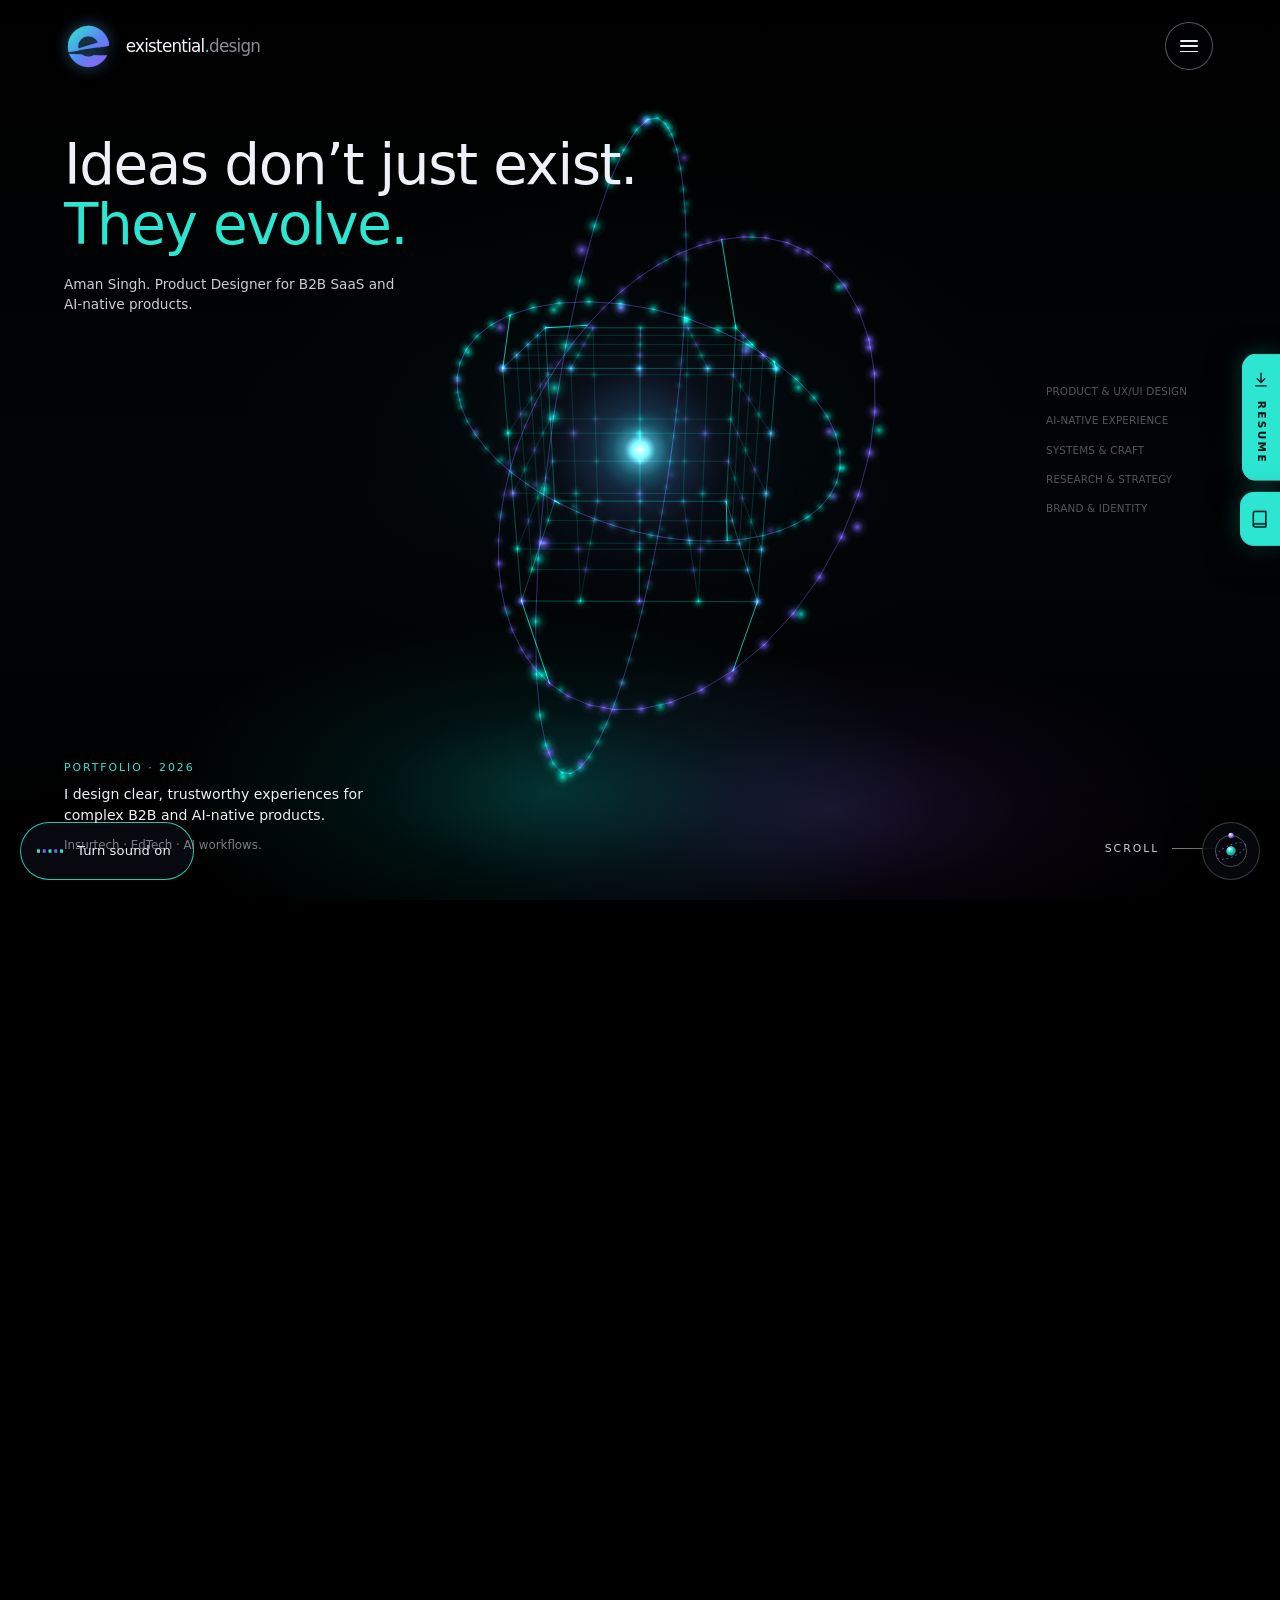
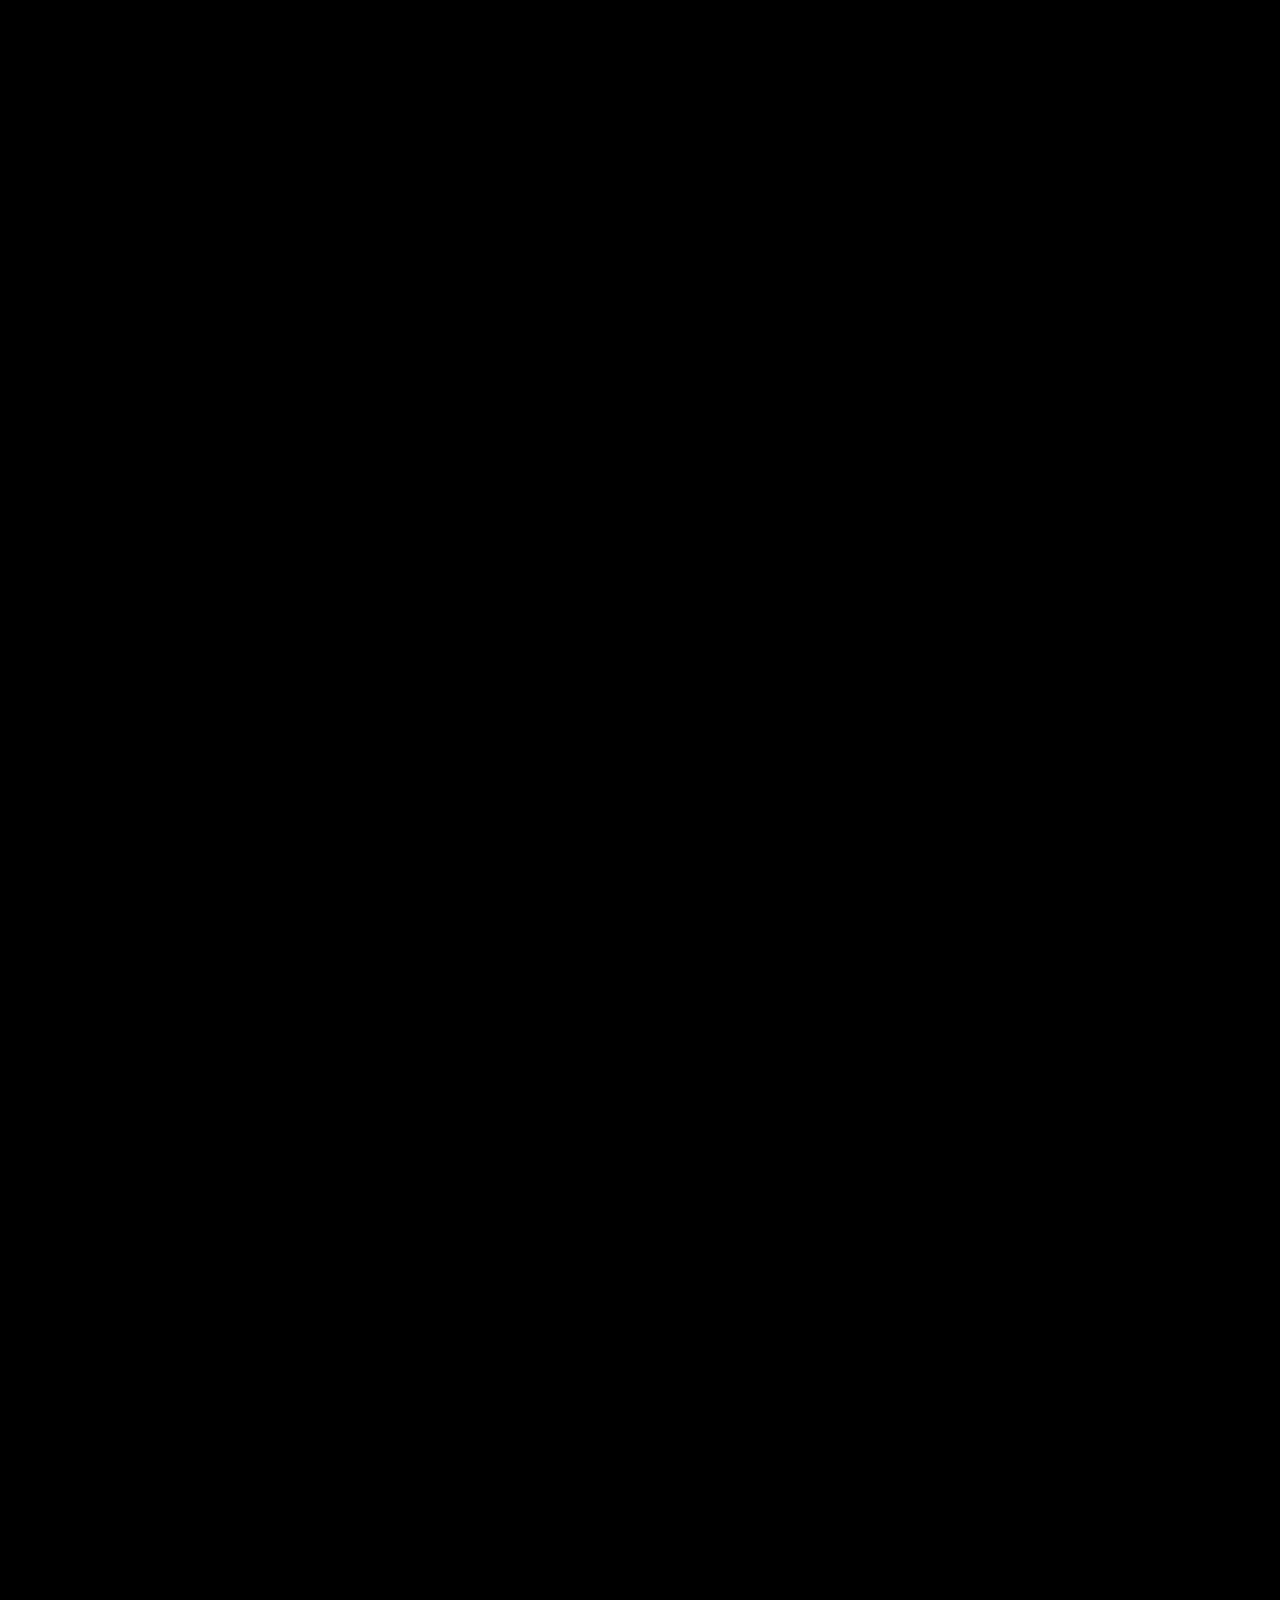
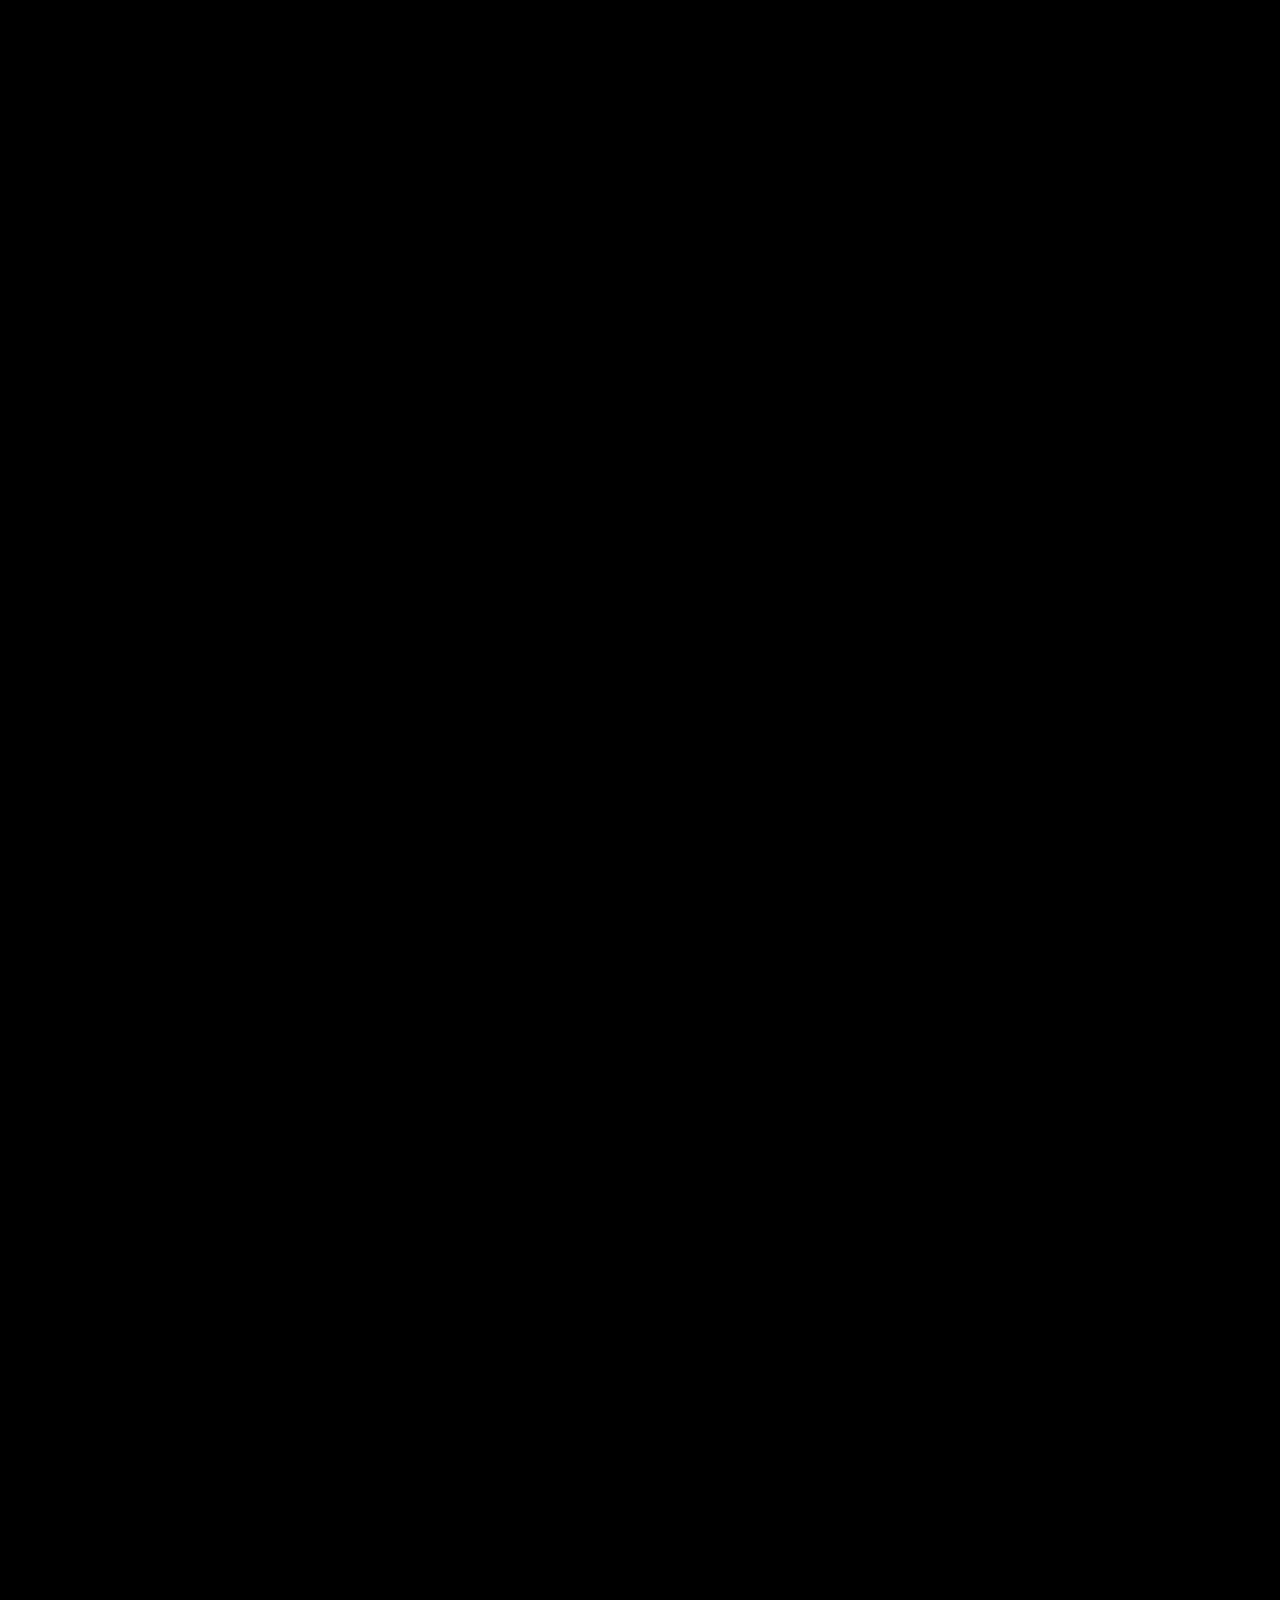
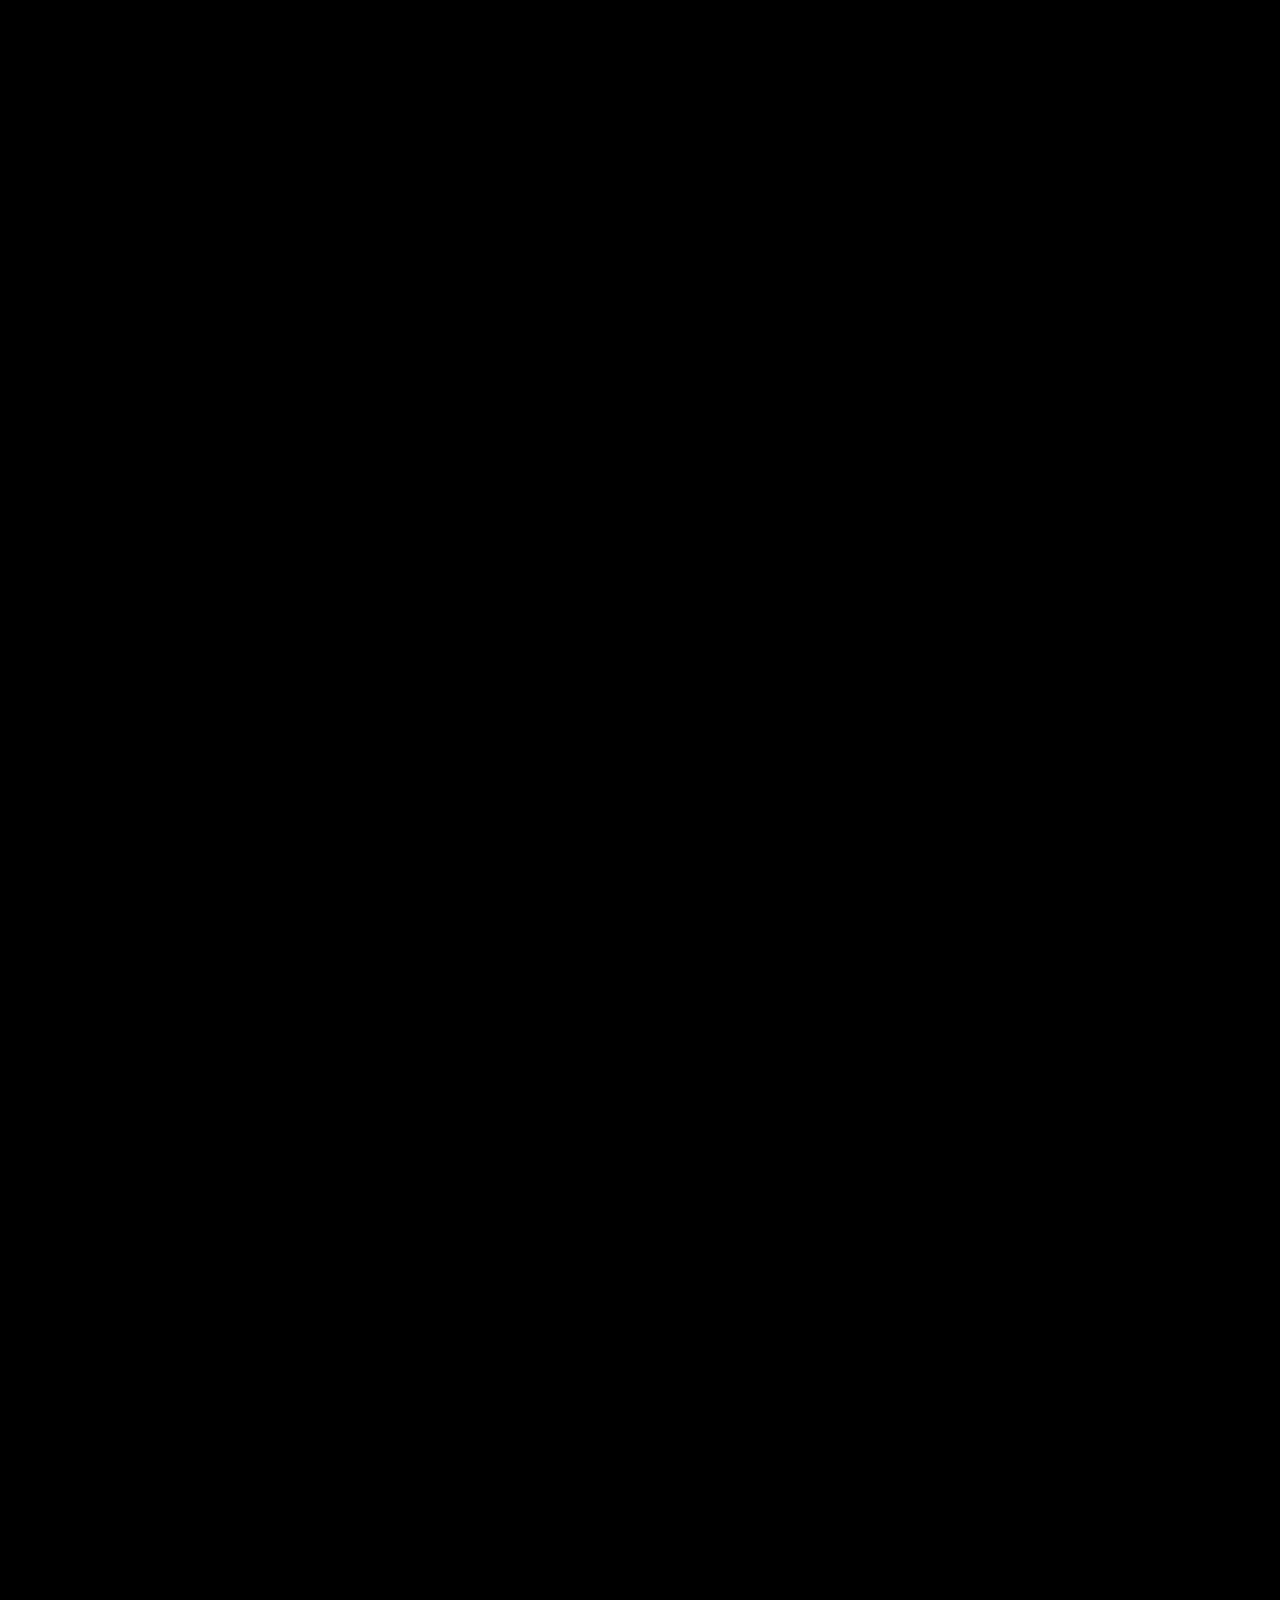
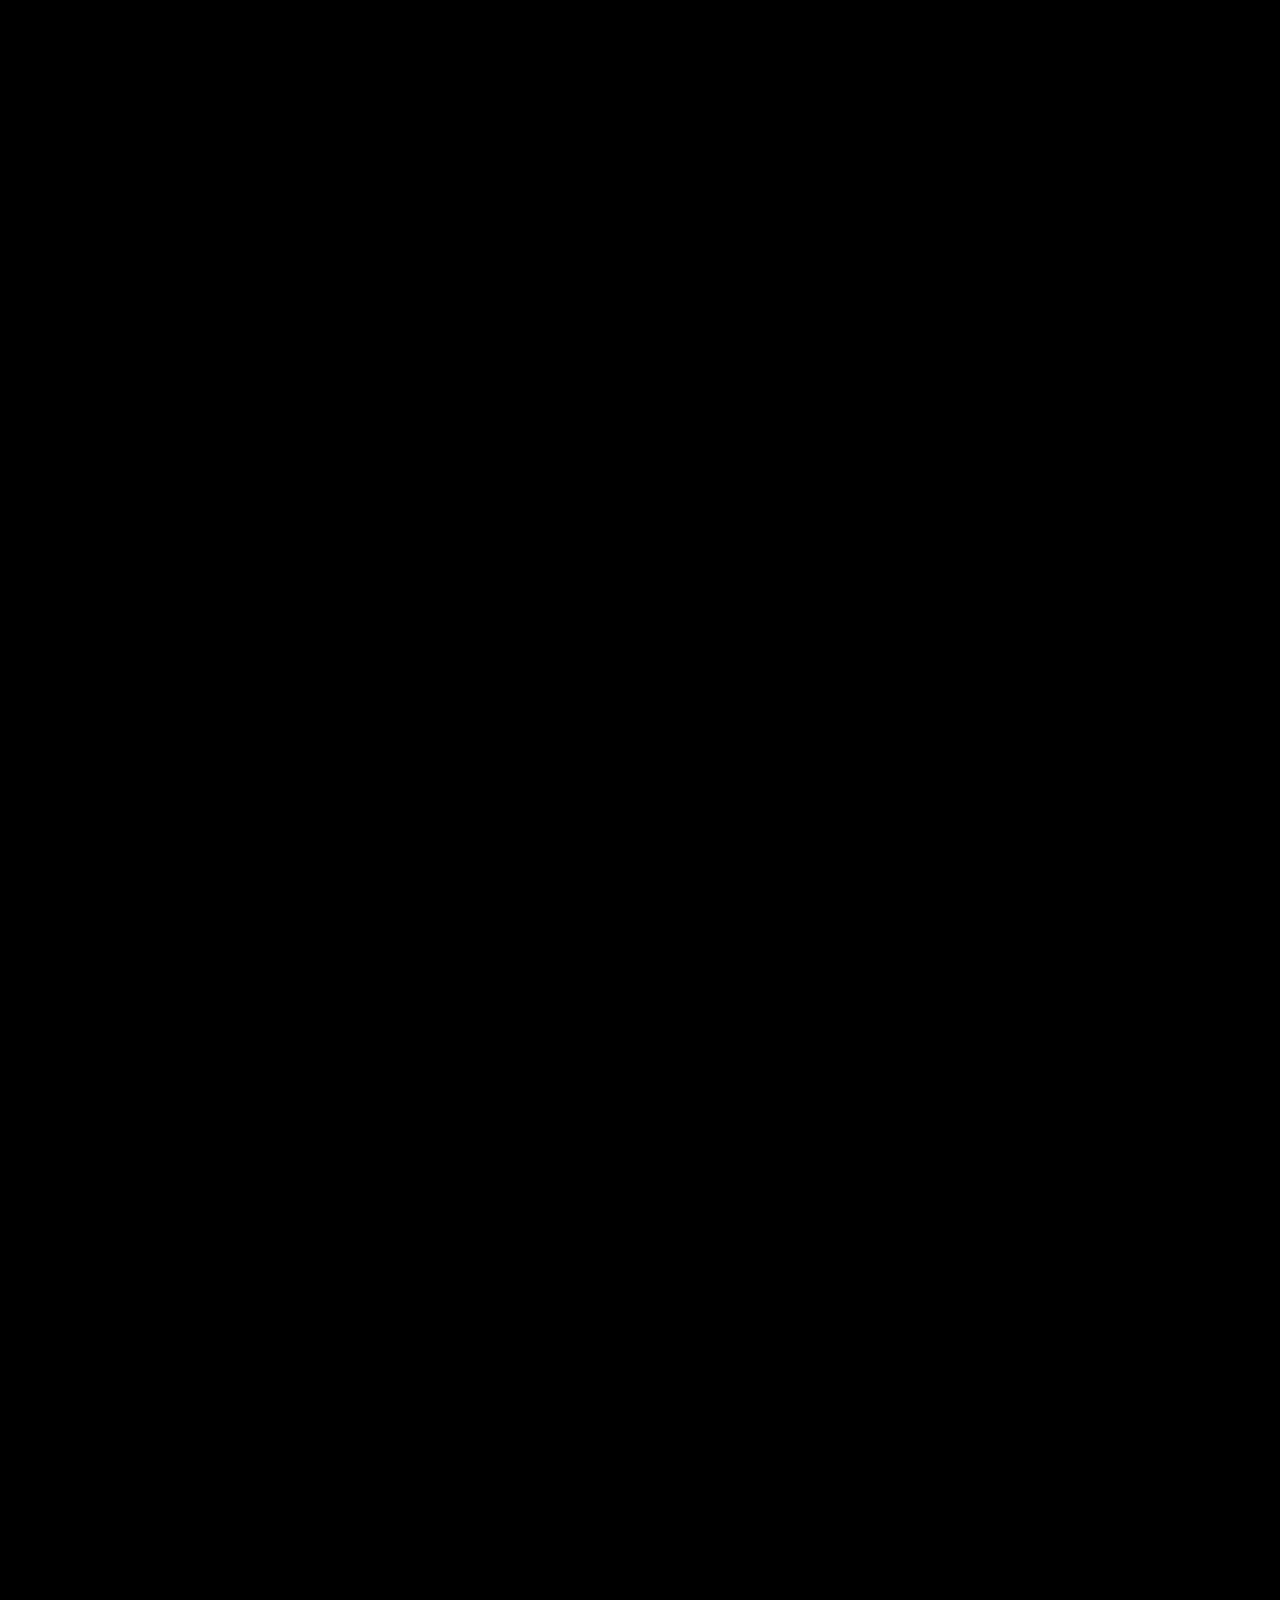
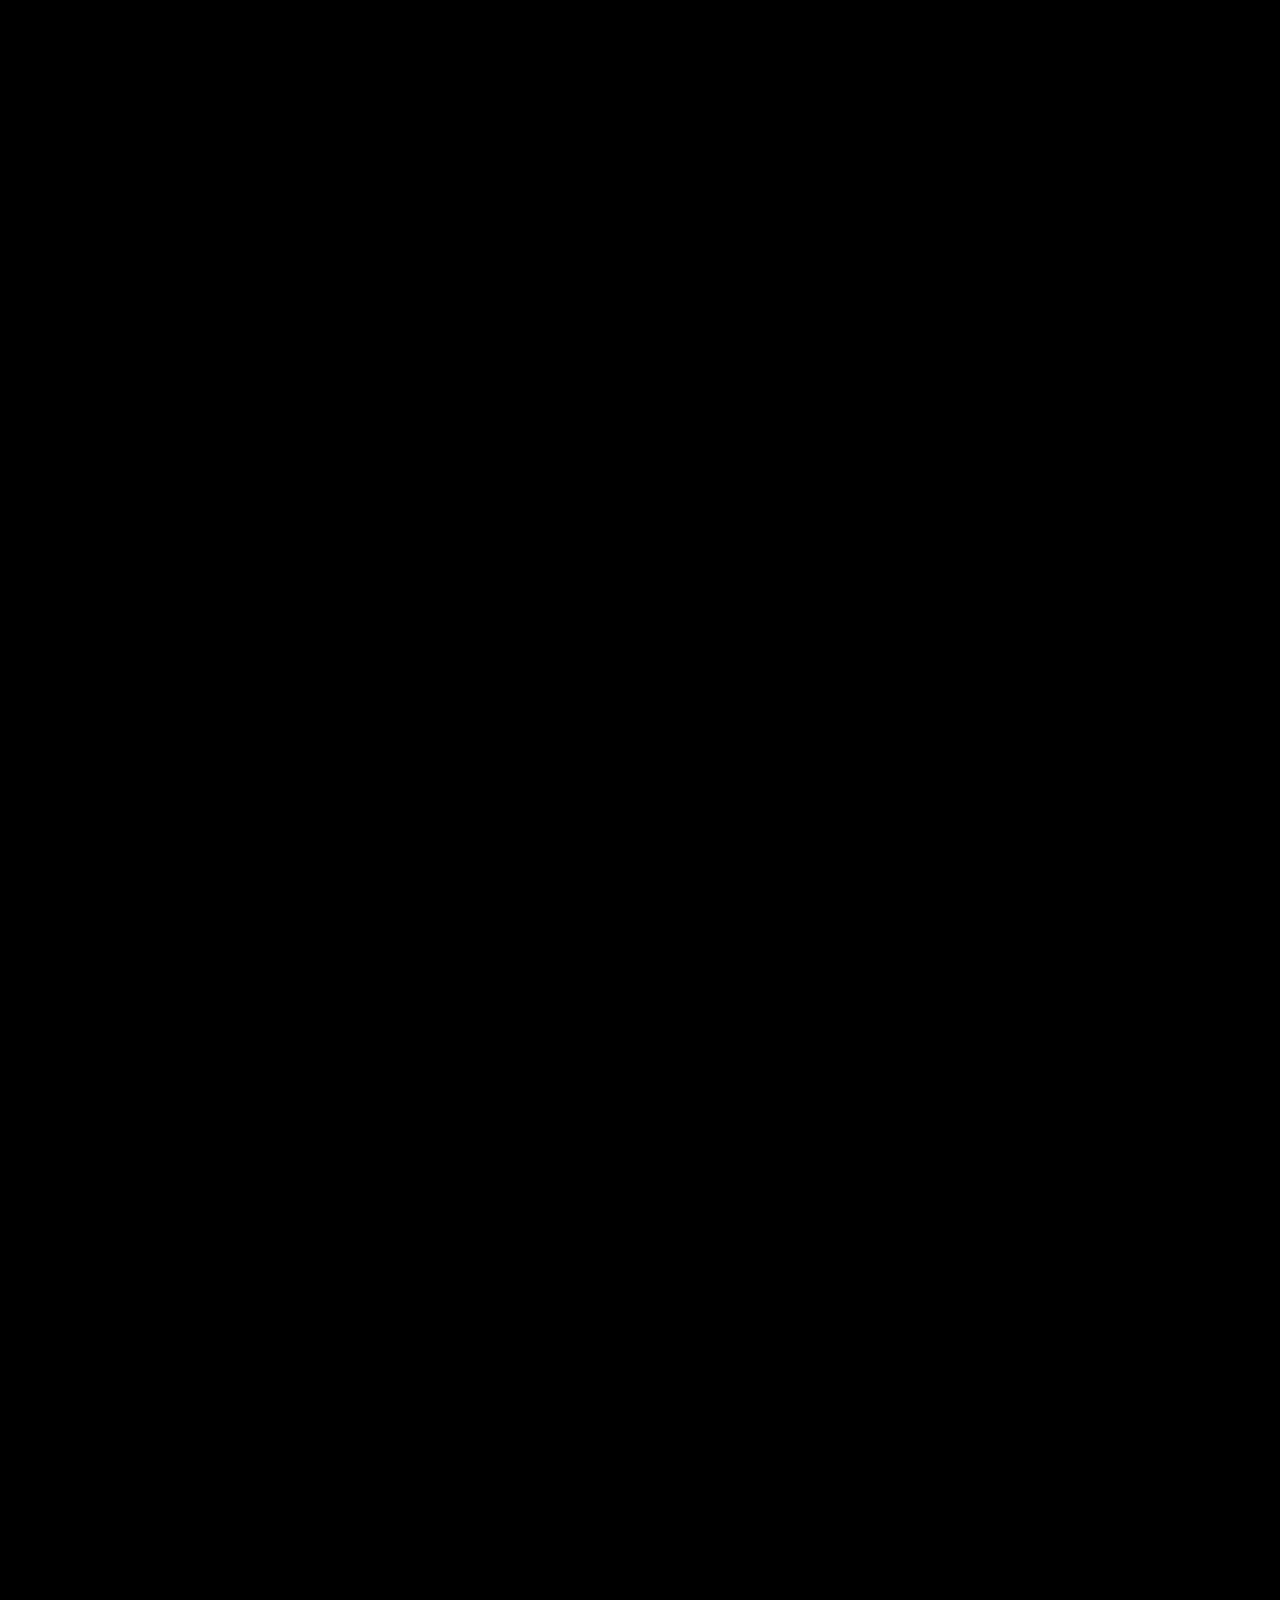
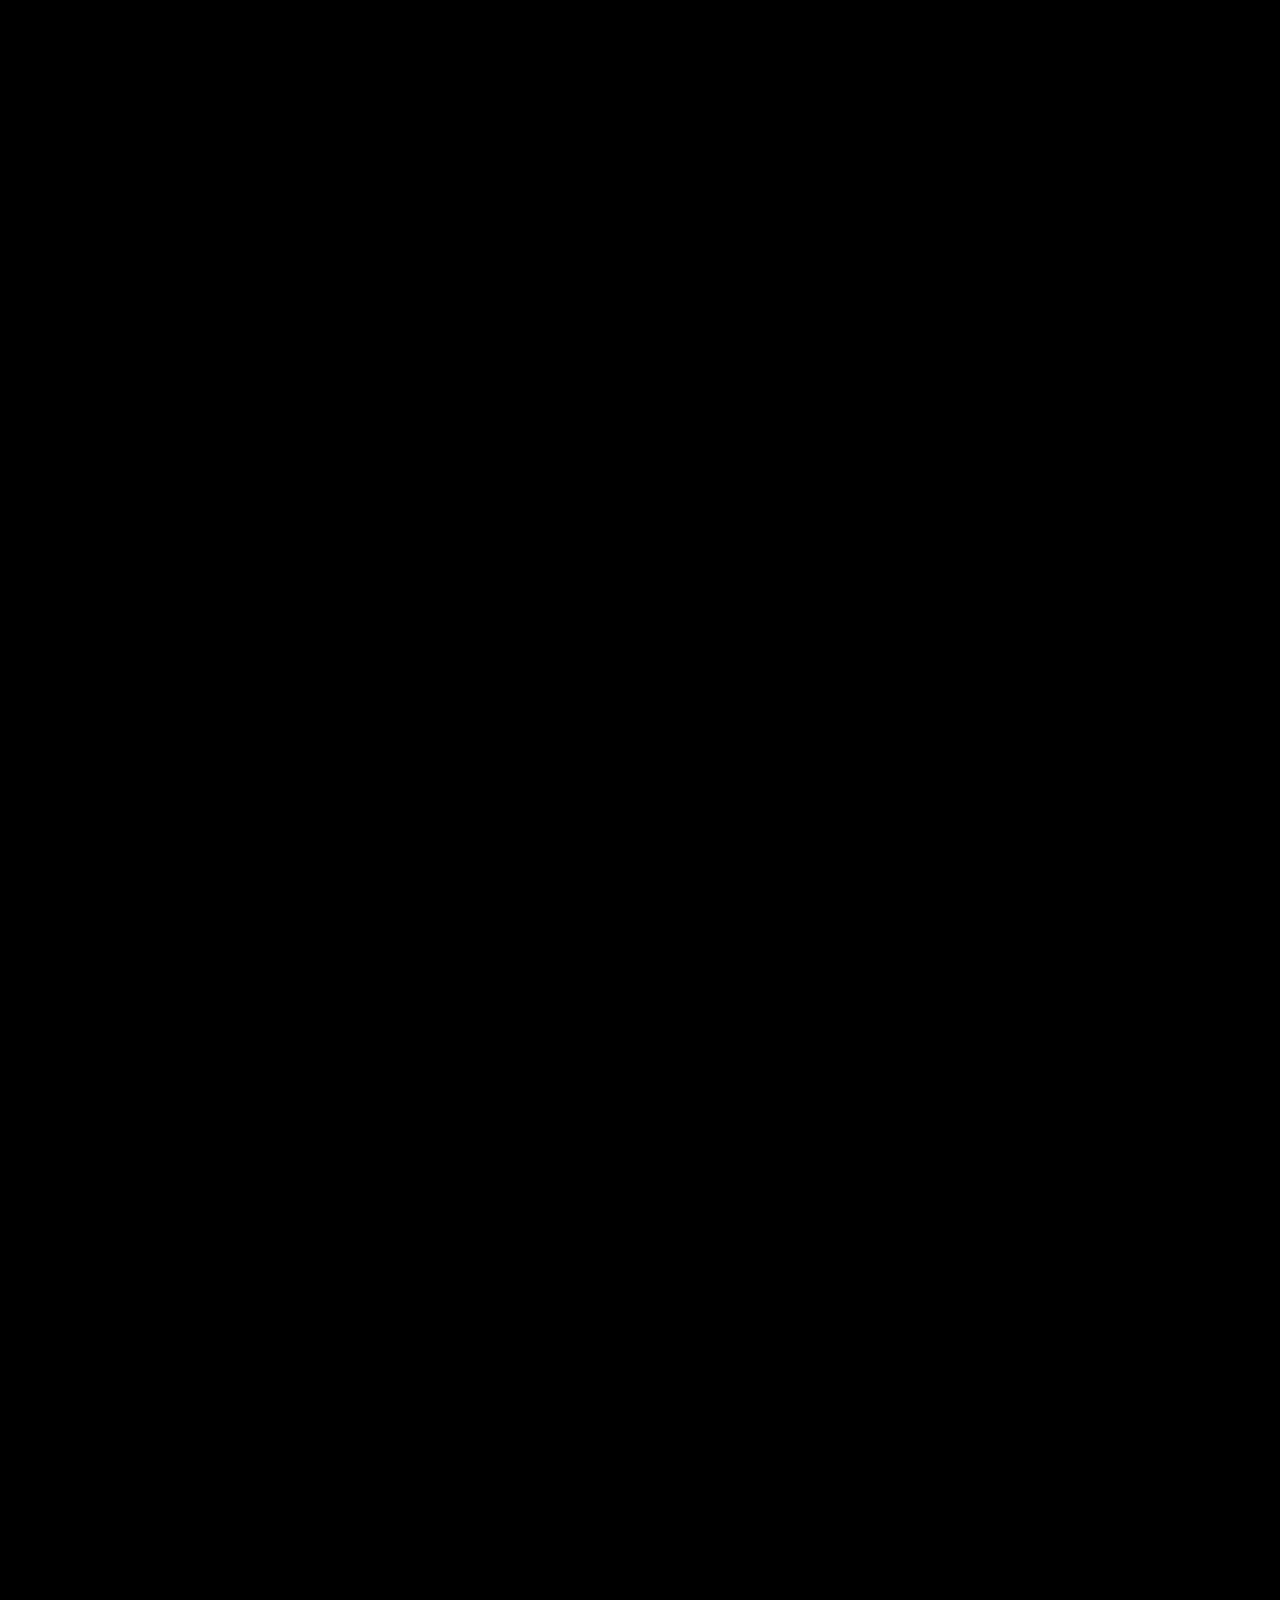
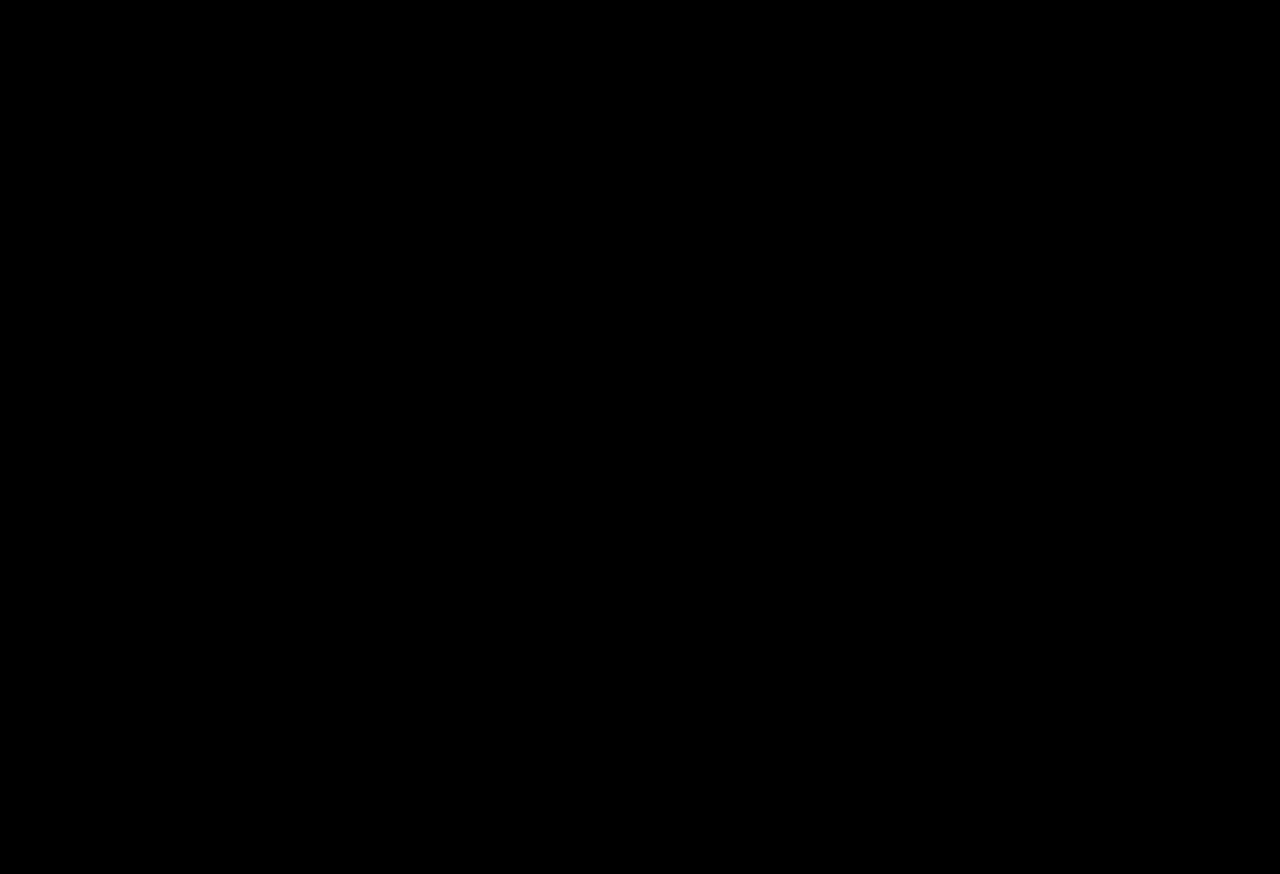
==== commit 27899692: "Update portfolio: swarm field, brand system, audio mixtape, and resume" ====
--- a/index.html
+++ b/index.html
@@ -33,17 +33,14 @@
 <link rel="apple-touch-icon" href="/apple-touch-icon.png">
 <link rel="manifest" href="/site.webmanifest">
 
-<link rel="stylesheet" href="css/main.css?v=20261126b">
-<link rel="stylesheet" href="css/sections.css?v=20261126b">
+<link rel="stylesheet" href="css/main.css?v=20261128a">
+<link rel="stylesheet" href="css/sections.css?v=20261128a">
+
 <script type="application/ld+json">{"@context": "https://schema.org", "@graph": [{"@type": "WebSite", "@id": "https://existential.design/#website", "url": "https://existential.design/", "name": "Aman Singh — Product Designer", "description": "Aman Singh is a Product Designer with 3+ years across insurance, SaaS and AI. Selected case studies in insurtech, EdTech and enterprise workflows.", "inLanguage": "en", "publisher": {"@id": "https://existential.design/#aman"}}, {"@type": "ProfilePage", "@id": "https://existential.design/#profile", "url": "https://existential.design/", "name": "Aman Singh — Product Designer | Portfolio", "mainEntity": {"@id": "https://existential.design/#aman"}, "isPartOf": {"@id": "https://existential.design/#website"}}, {"@type": "Person", "@id": "https://existential.design/#aman", "name": "Aman Singh", "jobTitle": "Product Designer", "description": "Aman Singh is a Product Designer with 3+ years across insurance, SaaS and AI. Selected case studies in insurtech, EdTech and enterprise workflows. Previously at Injala.", "url": "https://existential.design/", "image": "https://existential.design/og-image.jpg", "email": "aman.singh369@outlook.com", "knowsAbout": ["Product design", "UX design", "B2B SaaS", "AI product design", "Insurtech", "EdTech", "Design systems"], "sameAs": ["https://www.linkedin.com/in/aman-singh-9b36bb185", "https://www.behance.net/amansingh0129"]}]}</script>
-
-
-
-
 
 </head>
 <body class="lock">
-<noscript><style>body.lock{overflow:auto}#gl,#spacer{display:none}</style><div style="max-width:42rem;margin:0 auto;padding:6rem 1.5rem;line-height:1.6"><h1>Aman Singh</h1><p>Product Designer for B2B SaaS and AI-native products. Ideas don’t just exist. They evolve.</p><p>Selected work: Kinetic, Learning Management System, AI for Insurance, Asuretify.</p><p><a href="mailto:aman.singh369@outlook.com">aman.singh369@outlook.com</a> · <a href="https://www.linkedin.com/in/aman-singh-9b36bb185">LinkedIn</a> · <a href="https://www.behance.net/amansingh0129">Behance</a></p></div></noscript>
+<noscript><div style="max-width:42rem;margin:0 auto;padding:6rem 1.5rem;line-height:1.6"><h1>Aman Singh</h1><p>Product Designer for B2B SaaS and AI-native products. Ideas don’t just exist. They evolve.</p><p>Selected work: Kinetic, Learning Management System, AI for Insurance, Asuretify.</p><p><a href="mailto:aman.singh369@outlook.com">aman.singh369@outlook.com</a> · <a href="https://www.linkedin.com/in/aman-singh-9b36bb185">LinkedIn</a> · <a href="https://www.behance.net/amansingh0129">Behance</a></p></div></noscript>
 <canvas aria-hidden="true" id="gl"></canvas>
 <div aria-hidden="true" id="reflection-field"></div>
 <div aria-hidden="true" id="hero-pc"><canvas id="hero-pc-canvas"></canvas></div>
@@ -114,6 +111,12 @@
 <div class="ev-labels"><div class="ev-lab">Discover &amp; Frame</div><div class="ev-lab">Structure &amp; Flow</div><div class="ev-lab">Design &amp; Prototype</div><div class="ev-lab">Test &amp; Refine</div><div class="ev-lab">Hand off &amp; Ship</div><div class="ev-lab">Measure &amp; Evolve</div></div>
 <div class="cap-end"><span class="end-mark"></span><p>One designer. Five focus areas. Connected thinking.</p><span class="end-mark"></span></div>
 </div>
+<section id="swarm" aria-label="An interactive field of points. Scroll to move closer, drag to rotate.">
+<div class="sz-pin"><div class="sz-stage" role="img" aria-label="Twenty thousand small crystals form a lattice in brand teal and violet. As you scroll, the view moves inside it.">
+<canvas id="szc" aria-hidden="true"></canvas><canvas id="szg" aria-hidden="true"></canvas>
+<p class="sz-hint" aria-hidden="true"><span></span>Scroll to move closer</p>
+</div></div>
+</section>
 <section aria-label="Selected projects" id="selected-work" class="sw">
 <div class="projects-intro"><p class="eyebrow">Selected work</p><h2>Ideas, made tangible.</h2><p>Four different challenges. One consistent way of thinking.</p></div>
 <div class="sw-stage"><span class="sw-anchor" id="project-kinetic"></span><span class="sw-anchor" id="project-lms"></span><span class="sw-anchor" id="project-ai-insurance"></span><span class="sw-anchor" id="project-asuretify"></span>
@@ -138,12 +141,6 @@
 <div class="sw-arrows"><button class="sw-arr" type="button" data-dir="-1" aria-label="Previous project">←</button><button class="sw-arr" type="button" data-dir="1" aria-label="Next project">→</button></div></div>
 </div></div>
 </section>
-<div class="sw-skillset-band">
-  <div class="ab-band rtl" role="group" aria-labelledby="ab-l-skill" tabindex="0">
-    <span class="ab-label" id="ab-l-skill">Skillset</span>
-    <div class="ab-view"><div class="ab-roll"><ul class="ab-seq"><li>Product Design</li><li>UX Strategy</li><li>Human-Centred Design</li><li>Human Behaviour &amp; Decision-Making</li><li>User Research</li><li>Interaction Design</li><li>Information Architecture</li><li>Systems Thinking</li><li>Design Systems</li><li>Visual Design</li><li>Creative Direction</li><li>Rapid Prototyping</li><li>AI Product Exploration</li><li>Workflow Automation</li><li>Experience Design</li></ul><ul class="ab-seq" aria-hidden="true"><li>Product Design</li><li>UX Strategy</li><li>Human-Centred Design</li><li>Human Behaviour &amp; Decision-Making</li><li>User Research</li><li>Interaction Design</li><li>Information Architecture</li><li>Systems Thinking</li><li>Design Systems</li><li>Visual Design</li><li>Creative Direction</li><li>Rapid Prototyping</li><li>AI Product Exploration</li><li>Workflow Automation</li><li>Experience Design</li></ul></div></div>
-  </div>
-</div>
 <!-- About: compact career path, part of the one-pager after Selected work -->
 <section id="about" aria-labelledby="about-title">
   <div class="ab-pin">
@@ -151,6 +148,12 @@
       <canvas class="ab-fx b" aria-hidden="true"></canvas>
       <div class="ab-portrait" aria-hidden="true"><img alt="" src="assets/img/about-portrait.webp"><canvas class="ab-pp"></canvas></div>
       <canvas class="ab-fx f" aria-hidden="true"></canvas>
+      <div class="ab-top ab-r" style="--d:1s">
+      <div class="ab-band rtl" role="group" aria-labelledby="ab-l-skill" tabindex="0">
+        <span class="ab-label" id="ab-l-skill">Skillset</span>
+        <div class="ab-view"><div class="ab-roll"><ul class="ab-seq"><li>Product Design</li><li>UX Strategy</li><li>Human-Centred Design</li><li>Human Behaviour &amp; Decision-Making</li><li>User Research</li><li>Interaction Design</li><li>Information Architecture</li><li>Systems Thinking</li><li>Design Systems</li><li>Visual Design</li><li>Creative Direction</li><li>Rapid Prototyping</li><li>AI Product Exploration</li><li>Workflow Automation</li><li>Experience Design</li></ul><ul class="ab-seq" aria-hidden="true"><li>Product Design</li><li>UX Strategy</li><li>Human-Centred Design</li><li>Human Behaviour &amp; Decision-Making</li><li>User Research</li><li>Interaction Design</li><li>Information Architecture</li><li>Systems Thinking</li><li>Design Systems</li><li>Visual Design</li><li>Creative Direction</li><li>Rapid Prototyping</li><li>AI Product Exploration</li><li>Workflow Automation</li><li>Experience Design</li></ul></div></div>
+      </div>
+      </div>
       <div class="ab-copy">
         <h2 class="ab-name ab-r" id="about-title" style="--d:.5s">Aman Singh</h2>
         <p class="ab-head ab-r" style="--d:.65s">Designing for people, systems and possibilities.</p>
@@ -165,7 +168,6 @@
     </div>
   </div>
 </section>
-<script id="hero-pc-js" src="js/hero-pointcloud.js"></script>
 <!-- Process (integrated from Process.html) -->
 <!-- FAQ: plain dark gradient, then flows into the closing/contact section -->
 <section id="faq" aria-labelledby="faq-title">
@@ -174,10 +176,6 @@
 <div class="faq-list"><div class="faq-item"><h4><button class="faq-q" type="button" id="faq-q1" aria-expanded="false" aria-controls="faq-a1"><span>What kind of work do you do?</span><i class="faq-ic" aria-hidden="true"></i></button></h4><div class="faq-a" id="faq-a1"><div><p>I’m a product designer focused on B2B SaaS and AI-native products. My work spans insurtech platforms, EdTech systems and AI-assisted workflows, covering research, information architecture, interaction design and design systems.</p></div></div></div><div class="faq-item"><h4><button class="faq-q" type="button" id="faq-q2" aria-expanded="false" aria-controls="faq-a2"><span>Are you open to new opportunities?</span><i class="faq-ic" aria-hidden="true"></i></button></h4><div class="faq-a" id="faq-a2"><div><p>Yes. I’m open to product design roles on AI-native and B2B products, and to selected projects with early-stage teams. If you’re not sure which fits, send a note and we can work it out.</p></div></div></div><div class="faq-item"><h4><button class="faq-q" type="button" id="faq-q3" aria-expanded="false" aria-controls="faq-a3"><span>How do you use AI in your work?</span><i class="faq-ic" aria-hidden="true"></i></button></h4><div class="faq-a" id="faq-a3"><div><p>I use AI tools to move faster through research synthesis, exploration and prototyping. I also design for AI: shaping how people review, direct and correct what these systems produce, with human judgment kept in the loop.</p></div></div></div><div class="faq-item"><h4><button class="faq-q" type="button" id="faq-q4" aria-expanded="false" aria-controls="faq-a4"><span>How can I get in touch?</span><i class="faq-ic" aria-hidden="true"></i></button></h4><div class="faq-a" id="faq-a4"><div><p>Email me, or message me on WhatsApp or LinkedIn, with a short note on what you’re building or what’s stuck. You don’t need a detailed brief.</p></div></div></div><div class="faq-item"><h4><button class="faq-q" type="button" id="faq-q5" aria-expanded="false" aria-controls="faq-a5"><span>How do you work with product and engineering teams?</span><i class="faq-ic" aria-hidden="true"></i></button></h4><div class="faq-a" id="faq-a5"><div><p>Closely and early. I join discovery, define flows with product, and stay involved through handoff and design QA so that what ships matches what was designed.</p></div></div></div><div class="faq-item"><h4><button class="faq-q" type="button" id="faq-q6" aria-expanded="false" aria-controls="faq-a6"><span>Where can I see more of your work?</span><i class="faq-ic" aria-hidden="true"></i></button></h4><div class="faq-a" id="faq-a6"><div><p>The case studies above cover context, process and outcomes for each project. More long-form work is on Behance, linked in the footer.</p></div></div></div><p class="faq-end">Didn’t find your question? <a href="#contact" data-jump="#site-footer" data-key="contact">Get in touch</a> and I’ll take it from there.</p></div>
 </div>
 </section>
-
-
-
-<script id="faq-js" src="js/faq.js"></script>
 <!-- Footer (integrated from Footer.html) -->
 <footer id="site-footer" class="footer-concept" aria-label="existential.design closing section">
   <div class="wrap">
@@ -209,12 +207,8 @@
 </footer>
 </section>
 
-<script src="js/scene.js"></script>
-
-<script src="js/process.js"></script>
-<script src="js/footer-logo.js"></script>
-
-<script id="about-js" src="js/about.js"></script>
+
+
 
 <section id="kinetic-case" role="dialog" aria-modal="true" aria-labelledby="kc-title" aria-hidden="true">
 <div class="kc-bg" aria-hidden="true"><i></i><i></i><i></i><i></i></div>
@@ -404,7 +398,6 @@
 <p class="lede">Identity, colour, type and voice, built as one system so every piece reads as the same hand. The system behind this site, open to read.</p>
 <div class="hero-tags"><span class="tag">Identity system</span><span class="tag">Visual language</span><span class="tag">Guidelines</span></div></div>
 <div class="bs-hero-mark"><span class="m3d m3d-foot" id="bs-m3d" aria-hidden="true"></span><div class="hero-caption" style="width:100%"><span>Mark · ring and cut</span><span>01 / Identity</span></div></div></div>
-<div class="stats"><div class="stat"><strong>1 mark</strong><span>A ring cut by one line, layered in depth</span></div><div class="stat"><strong>2 signals</strong><span>Existence Teal and Momentum Violet on Deep Space</span></div><div class="stat"><strong>4 moves</strong><span>Point, line, plane, volume: the idea behind every piece</span></div></div>
 </div></div>
 <section id="bs-overview"><div class="kc-in"><div class="two-col"><p class="bs-lead">Welcome to the brand system. <span>Your reference for keeping the identity, colour, type and voice consistent across the portfolio, case studies and everything that carries the name.</span></p><ol class="bs-toc" id="bs-toc"></ol></div></div></section>
 </div>
@@ -463,7 +456,6 @@
 <footer class="kc-foot kc-in"><span>© Aman Singh · existential.design brand system v1.0</span><span>Identity · Colour · Type · Voice</span><a href="mailto:aman.singh369@outlook.com">aman.singh369@outlook.com</a></footer>
 </div></div></section>
 
-<script src="js/selected-work.js"></script>
 
 <!-- Floating "Begin" button: an orbital mark (idea + orbit) that opens a pre-filled WhatsApp chat -->
 
@@ -486,7 +478,6 @@
   </span>
   <span class="wa-label">Talk it through on WhatsApp</span>
 </a>
-<script src="js/whatsapp.js"></script>
 <!-- Soundtrack: opt-in (browsers block autoplay), off by default, ducks under case studies -->
 
 <button id="snd-toggle" type="button" aria-pressed="false" aria-label="Turn soundtrack on">
@@ -495,13 +486,22 @@
   </span>
   <span class="snd-label">Sound off</span>
 </button>
-<audio id="site-sound" loop preload="auto" data-src="assets/audio/soundtrack.mp3"></audio>
-<script src="js/soundtrack.js"></script>
-
+<audio id="site-sound" loop preload="none" data-src="assets/audio/openstate-mixtape.mp3"></audio>
 
 <div id="bs-hud" role="navigation" aria-label="Brand guidelines chapters"><button type="button" data-d="-1" aria-label="Previous chapter"><svg width="16" height="16" viewBox="0 0 24 24" fill="none" stroke="currentColor" stroke-width="2" stroke-linecap="round" stroke-linejoin="round"><path d="M19 12H5M11 6l-6 6 6 6"/></svg></button><span class="n"><b id="bsh-i">01</b> / 07</span><span class="t" id="bsh-t">Brand foundation</span><button type="button" data-d="1" aria-label="Next chapter"><svg width="16" height="16" viewBox="0 0 24 24" fill="none" stroke="currentColor" stroke-width="2" stroke-linecap="round" stroke-linejoin="round"><path d="M5 12h14M13 6l6 6-6 6"/></svg></button><i class="bar" id="bsh-b"></i></div>
 
 
-
+<!-- scripts (deferred, executed in this order) -->
+<script src="js/hero-pointcloud.js" defer></script>
+<script src="js/faq.js" defer></script>
+<script src="js/scene.js" defer></script>
+<script src="js/process.js" defer></script>
+<script src="js/footer-logo.js" defer></script>
+<script src="js/about.js" defer></script>
+<script src="js/selected-work.js" defer></script>
+<script src="js/whatsapp.js" defer></script>
+<script src="js/soundtrack.js" defer></script>
+<script src="js/brand-system.js" defer></script>
+<script src="js/swarm.js" defer></script>
 </body>
 </html>
--- a/css/main.css
+++ b/css/main.css
@@ -1,4 +1,6 @@
-
+/* ============================================================
+   main.css: base, navigation, hero, shared components
+   ============================================================ */
 /* ---- base ---- */
 :root{--bg:#040509;--teal:#2DE6D2;--violet:#8B5CF6;--grey:#C9CED6;--tx:#eef1f6;box-sizing:border-box;padding-top:env(safe-area-inset-top,0px);padding-bottom:env(safe-area-inset-bottom,0px)}
 *{box-sizing:border-box}
@@ -1596,3 +1598,108 @@
 
 /* #cap's global h2 rules (nowrap, 100% width) must not leak into the About headings */
 
+/* ============================================================
+   Hero: point-cloud stage + landing handoff
+   ============================================================ */
+/* ---- Hero: point-cloud stage (replaces the mascot image); the glow sits behind it ---- */
+#hero-pc{position:fixed;inset:0;z-index:5;pointer-events:none;opacity:0;visibility:hidden}
+#hero-pc canvas{display:block;width:100%;height:100%}
+html.kc-open #hero-pc{visibility:hidden!important}
+/* the nav logo stays where it is, always visible */
+nav .nav-center,body.section-mode nav .nav-center{opacity:.82!important;visibility:visible!important}
+
+/* ---- Process and FAQ: plain dark gradient, no animation behind them ---- */
+#process-evolution{background:linear-gradient(180deg,#05080d 0%,#070b13 50%,#05080d 100%)}
+#faq{background:linear-gradient(180deg,#05080d 0%,#070b12 45%,#04070b 100%)}
+
+/* ---- About v2: pinned founder intro, particle field, two infinite bands ---- */
+#about{position:relative;flex:0 0 auto;margin:0 calc(var(--gx,5vw)*-1) 0;color:var(--tx);isolation:isolate;overflow:visible;background:#05080d;font-family:"Helvetica Neue",Inter,system-ui,sans-serif;-webkit-font-smoothing:antialiased;--htop:clamp(4.4rem,8.2vh,5.4rem);--bh:clamp(2.9rem,6.2vh,3.7rem);--ptop:calc(var(--htop) + var(--bh));--p:0}
+#about *,#about *::before,#about *::after{box-sizing:border-box}
+#about :focus-visible{outline:2px solid var(--teal);outline-offset:4px;border-radius:4px}
+#cap #about h2{white-space:normal;width:auto}
+#about .ab-pin{position:relative;height:calc(100svh + 85vh)}
+#about .ab-stage{position:sticky;top:0;height:100svh;min-height:560px;overflow:clip;display:flex;flex-direction:column;justify-content:flex-end;background:radial-gradient(120% 80% at 50% 28%,#071018 0,#05080d 70%)}
+#about .ab-portrait{position:absolute;z-index:1;top:var(--ptop);bottom:0;left:0;right:0;margin-inline:auto;width:min(100%,calc((100svh - var(--ptop))*.82));pointer-events:none;transform:scale(calc(1 + var(--p)*.03));transform-origin:50% 30%;-webkit-mask-image:linear-gradient(180deg,#000 0,#000 27%,transparent 62%),linear-gradient(90deg,transparent 0,#000 16%,#000 84%,transparent 100%),linear-gradient(180deg,transparent 0,#000 6%);-webkit-mask-composite:source-in;mask-image:linear-gradient(180deg,#000 0,#000 27%,transparent 62%),linear-gradient(90deg,transparent 0,#000 16%,#000 84%,transparent 100%),linear-gradient(180deg,transparent 0,#000 6%);mask-composite:intersect}
+#about .ab-portrait img{display:block;width:100%;height:100%;object-fit:cover;object-position:50% 6%}
+#about .ab-pp{position:absolute;inset:0;width:100%;height:100%;display:none}
+#about.pp .ab-pp{display:block}
+#about.pp .ab-portrait img{visibility:hidden}
+#about.ab-js .ab-pp{opacity:0;transition:opacity 1.4s ease}#about.ab-js.is-in .ab-pp{opacity:1}
+@media(prefers-reduced-motion:reduce){#about.ab-js .ab-pp{opacity:1;transition:none}}
+#about .ab-fx{position:absolute;inset:0;width:100%;height:100%;pointer-events:none}
+#about .ab-fx.b{z-index:0}#about .ab-fx.f{z-index:3}
+#about .ab-copy{position:relative;z-index:4;text-align:center;padding:0 6vw;margin-bottom:clamp(1.2rem,3.4vh,2.2rem)}
+#about .ab-name{margin:0;font-weight:500;font-size:clamp(2.7rem,min(7.2vw,11vh),6.8rem);line-height:.98;letter-spacing:-.045em;color:#F4F6FA;text-shadow:0 2px 40px rgba(5,8,13,.85)}
+#about .ab-head{margin:clamp(.9rem,2.2vh,1.4rem) auto 0;font-size:clamp(1.05rem,min(1.6vw,2.6vh),1.5rem);font-weight:600;line-height:1.3;color:#F4F6FA;text-wrap:balance}
+#about .ab-sub{margin:.8rem auto 0;max-width:min(92vw,64rem);text-wrap:balance;font-size:clamp(.88rem,min(1.05vw,1.9vh),1rem);line-height:1.65;color:rgba(201,206,214,.8)}
+#about .ab-bands{position:relative;z-index:4;width:100%}
+#about .ab-band{--gap:clamp(1.1rem,2vw,2rem);display:grid;grid-template-columns:clamp(8.5rem,13vw,12rem) minmax(0,1fr);align-items:center;height:var(--bh);border-top:1px solid rgba(225,235,245,.14);background:linear-gradient(180deg,rgba(5,8,13,.55),rgba(5,8,13,.88))}
+#about .ab-band:last-child{border-bottom:1px solid rgba(225,235,245,.14)}
+#about .ab-band:focus-visible{outline:1px solid var(--teal);outline-offset:-3px;border-radius:0}
+#about .ab-label{display:flex;align-items:center;gap:.7rem;padding-left:clamp(1.2rem,5vw,4.5rem);font-size:.64rem;font-weight:600;letter-spacing:.3em;text-transform:uppercase;white-space:nowrap;color:rgba(238,242,248,.88)}
+#about .ab-label::after{content:"";width:5px;height:5px;border-radius:50%;background:var(--teal);box-shadow:0 0 10px var(--teal)}
+/* Tools band mirrors the Skillset band: same label column, same left inset, same edge fade */
+@media(min-width:761px){#about .ab-bands .ab-band{grid-template-columns:clamp(8rem,10vw,10.5rem) minmax(0,1fr)}#about .ab-bands .ab-label{padding-left:clamp(1.2rem,4vw,3rem)}#about .ab-bands .ab-view{-webkit-mask-image:linear-gradient(90deg,transparent,#000 4%);mask-image:linear-gradient(90deg,transparent,#000 4%)}}
+#about .ab-view{position:relative;overflow:hidden;height:100%;display:flex;align-items:center;-webkit-mask-image:linear-gradient(90deg,transparent,#000 5%,#000 94%,transparent);mask-image:linear-gradient(90deg,transparent,#000 5%,#000 94%,transparent)}
+#about .ab-top{position:absolute;z-index:4;left:0;right:0;top:var(--htop)}
+#about .ab-top .ab-band{grid-template-columns:clamp(8rem,10vw,10.5rem) minmax(0,1fr)}
+#about .ab-top .ab-label{padding-left:clamp(1.2rem,4vw,3rem)}
+#about .ab-top .ab-view{-webkit-mask-image:linear-gradient(90deg,transparent,#000 4%);mask-image:linear-gradient(90deg,transparent,#000 4%)}
+#about .ab-roll{display:flex;width:max-content;will-change:transform}
+#about .ab-band.rtl .ab-roll{animation:ab-rtl 90s linear infinite}
+#about .ab-band.ltr .ab-roll{animation:ab-ltr 100s linear infinite}
+@keyframes ab-rtl{to{transform:translate3d(-50%,0,0)}}
+@keyframes ab-ltr{from{transform:translate3d(-50%,0,0)}to{transform:translate3d(0,0,0)}}
+#about.is-idle .ab-roll{animation-play-state:paused}
+#about .ab-seq{display:flex;flex:none;gap:var(--gap);margin:0;padding:0 var(--gap) 0 0;list-style:none}
+#about .ab-seq li{display:flex;align-items:center;gap:var(--gap);white-space:nowrap;font-size:clamp(.78rem,.98vw,.92rem);color:rgba(238,242,248,.86)}
+#about .ab-seq li::after{content:"/";color:rgba(45,230,210,.55)}
+/* entrance: only hidden once JS is running, so no-JS still shows everything */
+#about.ab-js .ab-r{opacity:0;transform:translateY(18px);transition:opacity .9s ease var(--d,0s),transform .9s cubic-bezier(.2,.7,.2,1) var(--d,0s)}
+#about.ab-js .ab-portrait img{opacity:0;transform:scale(.94);transition:opacity 1.4s ease,transform 1.8s cubic-bezier(.2,.7,.2,1)}
+#about.ab-js .ab-fx{opacity:0;transition:opacity 1.8s ease .25s}
+#about.ab-js.is-in .ab-r{opacity:1;transform:none}
+#about.ab-js.is-in .ab-portrait img{opacity:1;transform:none}
+#about.ab-js.is-in .ab-fx{opacity:1}
+/* mobile / short screens: natural vertical flow, no pinning */
+@media(max-width:760px),(max-height:600px){
+  #about{--ph:min(64svh,560px)}
+  #about .ab-pin{height:auto}
+  #about .ab-stage{position:relative;height:auto;min-height:max(100svh,700px);padding-top:calc(var(--ptop) + var(--ph) - 6.5rem)}
+  #about .ab-portrait{bottom:auto;height:var(--ph);width:min(100%,calc(var(--ph)*.82))}
+}
+@media(max-width:760px){
+  #about{--htop:4.2rem;--bh:4rem}#about .ab-band,#about .ab-top .ab-band,#about .ab-bands .ab-band{grid-template-columns:1fr;grid-template-rows:auto 1.7rem;height:var(--bh);padding:.5rem 0;row-gap:.25rem;align-content:center}
+  #about .ab-label,#about .ab-top .ab-label,#about .ab-bands .ab-label{padding-left:6vw;font-size:.58rem}
+  #about .ab-view{height:1.7rem}
+}
+@media(prefers-reduced-motion:reduce){
+  #about.ab-js .ab-r,#about.ab-js .ab-portrait img,#about.ab-js .ab-fx{opacity:1;transform:none;transition:none}
+  #about .ab-portrait{transform:none}
+  #about .ab-roll{animation:none!important;transform:none}
+  #about .ab-view{overflow-x:auto;scrollbar-width:none;-webkit-mask-image:none;mask-image:none}
+  #about .ab-seq[aria-hidden]{display:none}
+}
+
+/* ---- Sticky resume download: centre-right edge tab ---- */
+#resume-float{position:fixed;right:env(safe-area-inset-right,0px);top:50%;transform:translateY(-50%);z-index:995;display:flex;flex-direction:column;align-items:center;gap:.75rem;padding:1rem .6rem;border-radius:14px 0 0 14px;color:#031412;text-decoration:none;font:600 .66rem/1 Inter,ui-sans-serif,system-ui,-apple-system,"Segoe UI",sans-serif;letter-spacing:.22em;text-transform:uppercase;background:var(--teal);border:1px solid var(--teal);border-right:0;box-shadow:0 10px 34px rgba(0,0,0,.5),0 0 22px rgba(45,230,210,.28);opacity:0;animation:resume-in .7s ease 1.4s forwards;transition:background .25s,color .25s,border-color .25s,padding .25s,box-shadow .25s}
+#resume-float .rf-ico{width:18px;height:18px;flex:none}
+#resume-float .rf-txt{writing-mode:vertical-rl;white-space:nowrap}
+#resume-float:hover,#resume-float:focus-visible{background:#7cf3e6;color:#031412;border-color:#7cf3e6;padding-right:.9rem;box-shadow:0 12px 38px rgba(0,0,0,.55),0 0 32px rgba(45,230,210,.45);outline:none}
+#resume-float:focus-visible{outline:2px solid #fff;outline-offset:3px}
+
+@keyframes resume-in{to{opacity:1}}
+@media(max-width:760px){#resume-float{padding:.8rem .5rem;gap:.6rem;font-size:.6rem}#resume-float .rf-ico{width:16px;height:16px}}
+@media(prefers-reduced-motion:reduce){#resume-float{animation:none;opacity:1;transition:none}}
+#brand-float{position:fixed;right:env(safe-area-inset-right,0px);top:50%;transform:translateY(-50%);z-index:995;display:flex;flex-direction:column;align-items:center;gap:.75rem;padding:1rem .6rem;border-radius:14px 0 0 14px;color:#031412;text-decoration:none;font:600 .66rem/1 Inter,ui-sans-serif,system-ui,-apple-system,"Segoe UI",sans-serif;letter-spacing:.22em;text-transform:uppercase;background:var(--teal);border:1px solid var(--teal);border-right:0;box-shadow:0 10px 34px rgba(0,0,0,.5),0 0 22px rgba(45,230,210,.28);opacity:0;animation:resume-in .7s ease 1.55s forwards;transition:background .25s,color .25s,border-color .25s,padding .25s,box-shadow .25s}
+#brand-float .rf-ico{width:18px;height:18px;flex:none}
+#brand-float .rf-txt{writing-mode:vertical-rl;white-space:nowrap}
+#brand-float:hover,#brand-float:focus-visible{background:#7cf3e6;color:#031412;border-color:#7cf3e6;padding-right:.9rem;box-shadow:0 12px 38px rgba(0,0,0,.55),0 0 32px rgba(45,230,210,.45);outline:none}
+#brand-float:focus-visible{outline:2px solid #fff;outline-offset:3px}
+html.kc-open #brand-float{display:none}
+@media(max-width:760px){#brand-float{padding:.8rem .5rem;gap:.6rem;font-size:.6rem}#brand-float .rf-ico{width:16px;height:16px}}
+@media(prefers-reduced-motion:reduce){#brand-float{animation:none;opacity:1;transition:none}}
+#edge-tabs{position:fixed;right:env(safe-area-inset-right,0px);top:50%;transform:translateY(-50%);z-index:995;display:flex;flex-direction:column;align-items:flex-end;gap:.7rem}
+#edge-tabs #resume-float,#edge-tabs #brand-float{position:static;transform:none;z-index:auto}
+
+@media(max-height:560px){#edge-tabs{gap:.4rem}}
--- a/css/sections.css
+++ b/css/sections.css
@@ -1,111 +1,7 @@
-/* ---- portfolio-v6 ---- */
-/* ---- Hero: point-cloud stage (replaces the mascot image); the glow sits behind it ---- */
-#hero-pc{position:fixed;inset:0;z-index:5;pointer-events:none;opacity:0;visibility:hidden}
-#hero-pc canvas{display:block;width:100%;height:100%}
-html.kc-open #hero-pc{visibility:hidden!important}
-/* the nav logo stays where it is, always visible */
-nav .nav-center,body.section-mode nav .nav-center{opacity:.82!important;visibility:visible!important}
-
-/* ---- Process and FAQ: plain dark gradient, no animation behind them ---- */
-#process-evolution{background:linear-gradient(180deg,#05080d 0%,#070b13 50%,#05080d 100%)}
-#faq{background:linear-gradient(180deg,#05080d 0%,#070b12 45%,#04070b 100%)}
-
-/* ---- Skillset strip: sits flush immediately after selected work with zero gap ---- */
-.sw-skillset-band{position:relative;z-index:6;width:100vw;margin-left:calc(50% - 50vw);margin-top:0;margin-bottom:0;background:#05080d;--bh:clamp(2.9rem,6.2vh,3.7rem)}
-.sw-skillset-band .ab-band{border-top:1px solid rgba(225,235,245,.14);border-bottom:1px solid rgba(225,235,245,.14)}
-
-/* ---- About v2: pinned founder intro, particle field, infinite tools band ---- */
-#about{position:relative;flex:0 0 auto;margin:0 calc(var(--gx,5vw)*-1) 0;color:var(--tx);isolation:isolate;overflow:visible;background:#05080d;font-family:"Helvetica Neue",Inter,system-ui,sans-serif;-webkit-font-smoothing:antialiased;--htop:0;--bh:clamp(2.9rem,6.2vh,3.7rem);--ptop:clamp(2rem,4vh,3.5rem);--p:0}
-#about *,#about *::before,#about *::after{box-sizing:border-box}
-#about :focus-visible{outline:2px solid var(--teal);outline-offset:4px;border-radius:4px}
-#cap #about h2{white-space:normal;width:auto}
-#about .ab-pin{position:relative;height:calc(100svh + 85vh)}
-#about .ab-stage{position:sticky;top:0;height:100svh;min-height:560px;overflow:clip;display:flex;flex-direction:column;justify-content:flex-end;background:radial-gradient(120% 80% at 50% 28%,#071018 0,#05080d 70%)}
-#about .ab-portrait{position:absolute;z-index:1;top:var(--ptop);bottom:0;left:0;right:0;margin-inline:auto;width:min(100%,calc((100svh - var(--ptop))*.82));pointer-events:none;transform:scale(calc(1 + var(--p)*.03));transform-origin:50% 30%;-webkit-mask-image:linear-gradient(180deg,#000 0,#000 27%,transparent 62%),linear-gradient(90deg,transparent 0,#000 16%,#000 84%,transparent 100%),linear-gradient(180deg,transparent 0,#000 6%);-webkit-mask-composite:source-in;mask-image:linear-gradient(180deg,#000 0,#000 27%,transparent 62%),linear-gradient(90deg,transparent 0,#000 16%,#000 84%,transparent 100%),linear-gradient(180deg,transparent 0,#000 6%);mask-composite:intersect}
-#about .ab-portrait img{display:block;width:100%;height:100%;object-fit:cover;object-position:50% 6%}
-#about .ab-pp{position:absolute;inset:0;width:100%;height:100%;display:none}
-#about.pp .ab-pp{display:block}
-#about.pp .ab-portrait img{visibility:hidden}
-#about.ab-js .ab-pp{opacity:0;transition:opacity 1.4s ease}#about.ab-js.is-in .ab-pp{opacity:1}
-@media(prefers-reduced-motion:reduce){#about.ab-js .ab-pp{opacity:1;transition:none}}
-#about .ab-fx{position:absolute;inset:0;width:100%;height:100%;pointer-events:none}
-#about .ab-fx.b{z-index:0}#about .ab-fx.f{z-index:3}
-#about .ab-copy{position:relative;z-index:4;text-align:center;padding:0 6vw;margin-bottom:clamp(1.2rem,3.4vh,2.2rem)}
-#about .ab-name{margin:0;font-weight:500;font-size:clamp(2.7rem,min(7.2vw,11vh),6.8rem);line-height:.98;letter-spacing:-.045em;color:#F4F6FA;text-shadow:0 2px 40px rgba(5,8,13,.85)}
-#about .ab-head{margin:clamp(.9rem,2.2vh,1.4rem) auto 0;font-size:clamp(1.05rem,min(1.6vw,2.6vh),1.5rem);font-weight:600;line-height:1.3;color:#F4F6FA;text-wrap:balance}
-#about .ab-sub{margin:.8rem auto 0;max-width:min(92vw,64rem);text-wrap:balance;font-size:clamp(.88rem,min(1.05vw,1.9vh),1rem);line-height:1.65;color:rgba(201,206,214,.8)}
-#about .ab-bands{position:relative;z-index:4;width:100%}
-:is(#about, .sw-skillset-band) .ab-band{--gap:clamp(1.1rem,2vw,2rem);display:grid;grid-template-columns:clamp(8.5rem,13vw,12rem) minmax(0,1fr);align-items:center;height:var(--bh);border-top:1px solid rgba(225,235,245,.14);background:linear-gradient(180deg,rgba(5,8,13,.55),rgba(5,8,13,.88))}
-:is(#about, .sw-skillset-band) .ab-band:last-child{border-bottom:1px solid rgba(225,235,245,.14)}
-:is(#about, .sw-skillset-band) .ab-band:focus-visible{outline:1px solid var(--teal);outline-offset:-3px;border-radius:0}
-:is(#about, .sw-skillset-band) .ab-label{display:flex;align-items:center;gap:.7rem;padding-left:clamp(1.2rem,5vw,4.5rem);font-size:.64rem;font-weight:600;letter-spacing:.3em;text-transform:uppercase;white-space:nowrap;color:rgba(238,242,248,.88)}
-:is(#about, .sw-skillset-band) .ab-label::after{content:"";width:5px;height:5px;border-radius:50%;background:var(--teal);box-shadow:0 0 10px var(--teal)}
-@media(min-width:761px){
-  :is(#about .ab-bands, .sw-skillset-band) .ab-band{grid-template-columns:clamp(8rem,10vw,10.5rem) minmax(0,1fr)}
-  :is(#about .ab-bands, .sw-skillset-band) .ab-label{padding-left:clamp(1.2rem,4vw,3rem)}
-  :is(#about .ab-bands, .sw-skillset-band) .ab-view{-webkit-mask-image:linear-gradient(90deg,transparent,#000 4%);mask-image:linear-gradient(90deg,transparent,#000 4%)}
-}
-:is(#about, .sw-skillset-band) .ab-view{position:relative;overflow:hidden;height:100%;display:flex;align-items:center;-webkit-mask-image:linear-gradient(90deg,transparent,#000 5%,#000 94%,transparent);mask-image:linear-gradient(90deg,transparent,#000 5%,#000 94%,transparent)}
-:is(#about, .sw-skillset-band) .ab-roll{display:flex;width:max-content;will-change:transform}
-:is(#about, .sw-skillset-band) .ab-band.rtl .ab-roll{animation:ab-rtl 90s linear infinite}
-:is(#about, .sw-skillset-band) .ab-band.ltr .ab-roll{animation:ab-ltr 100s linear infinite}
-@keyframes ab-rtl{to{transform:translate3d(-50%,0,0)}}
-@keyframes ab-ltr{from{transform:translate3d(-50%,0,0)}to{transform:translate3d(0,0,0)}}
-#about.is-idle .ab-bands .ab-roll{animation-play-state:paused}
-:is(#about, .sw-skillset-band) .ab-seq{display:flex;flex:none;gap:var(--gap);margin:0;padding:0 var(--gap) 0 0;list-style:none}
-:is(#about, .sw-skillset-band) .ab-seq li{display:flex;align-items:center;gap:var(--gap);white-space:nowrap;font-size:clamp(.78rem,.98vw,.92rem);color:rgba(238,242,248,.86)}
-:is(#about, .sw-skillset-band) .ab-seq li::after{content:"/";color:rgba(45,230,210,.55)}
-/* entrance: only hidden once JS is running, so no-JS still shows everything */
-#about.ab-js .ab-r{opacity:0;transform:translateY(18px);transition:opacity .9s ease var(--d,0s),transform .9s cubic-bezier(.2,.7,.2,1) var(--d,0s)}
-#about.ab-js .ab-portrait img{opacity:0;transform:scale(.94);transition:opacity 1.4s ease,transform 1.8s cubic-bezier(.2,.7,.2,1)}
-#about.ab-js .ab-fx{opacity:0;transition:opacity 1.8s ease .25s}
-#about.ab-js.is-in .ab-r{opacity:1;transform:none}
-#about.ab-js.is-in .ab-portrait img{opacity:1;transform:none}
-#about.ab-js.is-in .ab-fx{opacity:1}
-/* mobile / short screens: natural vertical flow, no pinning */
-@media(max-width:760px),(max-height:600px){
-  #about{--ph:min(64svh,560px)}
-  #about .ab-pin{height:auto}
-  #about .ab-stage{position:relative;height:auto;min-height:max(100svh,700px);padding-top:calc(var(--ptop) + var(--ph) - 6.5rem)}
-  #about .ab-portrait{bottom:auto;height:var(--ph);width:min(100%,calc(var(--ph)*.82))}
-}
-@media(max-width:760px){
-  #about, .sw-skillset-band{--bh:4rem}
-  :is(#about, .sw-skillset-band) .ab-band{grid-template-columns:1fr;grid-template-rows:auto 1.7rem;height:var(--bh);padding:.5rem 0;row-gap:.25rem;align-content:center}
-  :is(#about, .sw-skillset-band) .ab-label{padding-left:6vw;font-size:.58rem}
-  :is(#about, .sw-skillset-band) .ab-view{height:1.7rem}
-}
-@media(prefers-reduced-motion:reduce){
-  #about.ab-js .ab-r,#about.ab-js .ab-portrait img,#about.ab-js .ab-fx{opacity:1;transform:none;transition:none}
-  #about .ab-portrait{transform:none}
-  :is(#about, .sw-skillset-band) .ab-roll{animation:none!important;transform:none}
-  :is(#about, .sw-skillset-band) .ab-view{overflow-x:auto;scrollbar-width:none;-webkit-mask-image:none;mask-image:none}
-  :is(#about, .sw-skillset-band) .ab-seq[aria-hidden]{display:none}
-}
-
-/* ---- Sticky resume download: centre-right edge tab ---- */
-#resume-float{position:fixed;right:env(safe-area-inset-right,0px);top:50%;transform:translateY(-50%);z-index:995;display:flex;flex-direction:column;align-items:center;gap:.75rem;padding:1rem .6rem;border-radius:14px 0 0 14px;color:#031412;text-decoration:none;font:600 .66rem/1 Inter,ui-sans-serif,system-ui,-apple-system,"Segoe UI",sans-serif;letter-spacing:.22em;text-transform:uppercase;background:var(--teal);border:1px solid var(--teal);border-right:0;box-shadow:0 10px 34px rgba(0,0,0,.5),0 0 22px rgba(45,230,210,.28);opacity:0;animation:resume-in .7s ease 1.4s forwards;transition:background .25s,color .25s,border-color .25s,padding .25s,box-shadow .25s}
-#resume-float .rf-ico{width:18px;height:18px;flex:none}
-#resume-float .rf-txt{writing-mode:vertical-rl;white-space:nowrap}
-#resume-float:hover,#resume-float:focus-visible{background:#7cf3e6;color:#031412;border-color:#7cf3e6;padding-right:.9rem;box-shadow:0 12px 38px rgba(0,0,0,.55),0 0 32px rgba(45,230,210,.45);outline:none}
-#resume-float:focus-visible{outline:2px solid #fff;outline-offset:3px}
-
-@keyframes resume-in{to{opacity:1}}
-@media(max-width:760px){#resume-float{padding:.8rem .5rem;gap:.6rem;font-size:.6rem}#resume-float .rf-ico{width:16px;height:16px}}
-@media(prefers-reduced-motion:reduce){#resume-float{animation:none;opacity:1;transition:none}}
-#brand-float{position:fixed;right:env(safe-area-inset-right,0px);top:50%;transform:translateY(-50%);z-index:995;display:flex;flex-direction:column;align-items:center;gap:.75rem;padding:1rem .6rem;border-radius:14px 0 0 14px;color:#031412;text-decoration:none;font:600 .66rem/1 Inter,ui-sans-serif,system-ui,-apple-system,"Segoe UI",sans-serif;letter-spacing:.22em;text-transform:uppercase;background:var(--teal);border:1px solid var(--teal);border-right:0;box-shadow:0 10px 34px rgba(0,0,0,.5),0 0 22px rgba(45,230,210,.28);opacity:0;animation:resume-in .7s ease 1.55s forwards;transition:background .25s,color .25s,border-color .25s,padding .25s,box-shadow .25s}
-#brand-float .rf-ico{width:18px;height:18px;flex:none}
-#brand-float .rf-txt{writing-mode:vertical-rl;white-space:nowrap}
-#brand-float:hover,#brand-float:focus-visible{background:#7cf3e6;color:#031412;border-color:#7cf3e6;padding-right:.9rem;box-shadow:0 12px 38px rgba(0,0,0,.55),0 0 32px rgba(45,230,210,.45);outline:none}
-#brand-float:focus-visible{outline:2px solid #fff;outline-offset:3px}
-html.kc-open #brand-float{display:none}
-@media(max-width:760px){#brand-float{padding:.8rem .5rem;gap:.6rem;font-size:.6rem}#brand-float .rf-ico{width:16px;height:16px}}
-@media(prefers-reduced-motion:reduce){#brand-float{animation:none;opacity:1;transition:none}}
-#edge-tabs{position:fixed;right:env(safe-area-inset-right,0px);top:50%;transform:translateY(-50%);z-index:995;display:flex;flex-direction:column;align-items:flex-end;gap:.7rem}
-#edge-tabs #resume-float,#edge-tabs #brand-float{position:static;transform:none;z-index:auto}
-
-@media(max-height:560px){#edge-tabs{gap:.4rem}}
-/* ---- merge-v1 ---- */
+/* ============================================================
+   sections.css: section and page styles (loads after main.css; order matters)
+   ============================================================ */
+/* What I build: offers */
 #cap .offer-go{display:inline-block;margin-top:.7rem;color:var(--teal);font-size:.78rem;letter-spacing:.04em;text-decoration:none;border-bottom:1px solid rgba(45,230,210,.4);transition:border-color .2s}
 #cap .offer-go:hover,#cap .offer-go:focus-visible{border-color:var(--teal);outline:none}
 /* Evolve: full-bleed pitch-black loop */
@@ -144,7 +40,8 @@
 #site-footer .footer-content{padding-top:clamp(220px,26vw,380px)!important}
 #site-footer .mascot-wrap{justify-self:start!important;width:clamp(150px,24vw,350px)}
 #site-footer .m3d-foot{width:100%}
-/* ---- brand-case-css ---- */
+
+/* Brand guidelines page (#brand-case) */
 /* ===== Brand system internal screen (#brand-case): rides the shared case-study engine ===== */
 #brand-case{--kc-a:#2de6d2;--kc-a2:#8b5cf6;--kc-ad:#00806f;--kc-ah:#7cf3e6;--kc-ar:45,230,210;--kc-on:#04100e;--kc-ghost:"BRAND"}
 #brand-case .kc-prog{background:linear-gradient(90deg,#2de6d2,#8b5cf6)}
@@ -253,11 +150,16 @@
 #brand-case .bs-pho{margin:0;width:min(44%,170px);padding:5px;border-radius:22px;background:#111318;border:1px solid rgba(225,235,245,.25)}
 #brand-case .bs-pho img{border:0;border-radius:17px;box-shadow:none}
 @media(max-width:700px){#brand-case .bs-4{grid-template-columns:1fr 1fr}#brand-case .bs-4 figure:nth-child(3){border-left:0}#brand-case .bs-4 figure:nth-child(n+3){border-top:1px solid var(--kl)}}
-/* ---- bs-identity-css ---- */
+
+/* Brand guidelines: identity wordmark */
 #brand-case .bs-wm{position:relative;z-index:0;overflow:hidden;margin-top:clamp(5rem,8vw,6.5rem);padding:0 3vw;text-align:center;white-space:nowrap;font-size:clamp(2.2rem,11.2vw,20rem);font-weight:650;letter-spacing:-.07em;line-height:.9;color:rgba(255,255,255,.06);pointer-events:none;user-select:none}
 #brand-case #bs-identity{padding-top:clamp(1rem,2.4vw,2.2rem)}
 #brand-case #bs-identity::after{content:none}
-/* ---- v4-landing ---- */
+
+/* Overlay scroll lock + hide legacy canvas */
+body.lock{overflow:auto}#gl,#spacer{display:none}
+
+/* Landing: lifecycle + navigation */
 /* Lifecycle: the 3D simulation only, no text over it */
 
 /* Navigation: one fixed menu icon (top right), above every page and overlay */
@@ -296,7 +198,8 @@
  #selected-work .sw-panel,#selected-work.sw-on .sw-panel{padding-top:4.6rem;padding-bottom:4rem}
  #selected-work .sw-shots,#selected-work.sw-on .sw-shots,#selected-work .sw-shot,#selected-work.sw-on .sw-shot,#selected-work .sw-shot img{max-height:32vh}
 }
-/* ---- v3-landing ---- */
+
+/* How I work: lifecycle stages */
 /* How we work: six lifecycle stages */
 #process-evolution .process-kicker{text-transform:uppercase}
 #process-evolution .process-sv{list-style:none;margin:18px 0 0;padding:0;display:grid;grid-template-columns:1fr 1fr;gap:9px 22px;max-width:580px}
@@ -304,8 +207,7 @@
 #process-evolution .process-sv li:before{content:"";position:absolute;left:0;top:.62em;width:7px;height:1px;background:var(--process-teal)}
 @media(max-width:1100px){#process-evolution .process-sv{grid-template-columns:1fr}}
 
-/* ---- v5-faq ---- */
-
+/* Process, About, FAQ, footer and case-study layers */
 /* How we work: lets the shared animation show through very faintly */
 #process-evolution{background:transparent}
 #process-evolution:before{-webkit-mask-image:linear-gradient(180deg,#000 80%,transparent 100%);mask-image:linear-gradient(180deg,#000 80%,transparent 100%);background:radial-gradient(ellipse at 19% 38%,rgba(0,209,178,.12),transparent 40%),radial-gradient(ellipse at 38% 72%,rgba(120,97,255,.12),transparent 42%),linear-gradient(180deg,rgba(5,8,13,.78) 0%,rgba(6,9,16,.78) 60%,rgba(4,7,11,.78) 100%)}
@@ -416,9 +318,17 @@
 #brand-case .kc-act:not(.kc-top)>section{opacity:var(--g,1)}
 #brand-case .bs-int i{position:fixed;inset:0;z-index:var(--z,2);background:var(--bc,#000);clip-path:circle(0px at 50% 50%);will-change:clip-path;pointer-events:none}
 
-/* ---- focus-top-aligned: the left stack (eyebrow, title, tags) stays at the top of every row, however tall the right column grows ---- */
-@media (min-width:761px){
-  #cap .offer{align-items:start!important;grid-template-rows:auto auto auto 1fr!important;}
-  #cap .offer-copy>p:not(.eyebrow){grid-row:1 / 5!important;align-self:start!important;}
-  #cap .offer-copy .tags{grid-row:3!important;align-self:start!important;}
-}
+/* ---- Swarm field: a pinned, scroll-driven 3D lattice after the five focus areas ---- */
+#swarm{position:relative;flex:0 0 auto;margin:0 calc(var(--gx,5vw)*-1);background:#000;isolation:isolate;color:#eef1f6;--zp:0}
+#swarm .sz-pin{position:relative;height:calc(100svh + 220vh)}
+#swarm .sz-stage{position:sticky;top:0;height:100svh;min-height:520px;overflow:clip;background:#000}
+#swarm canvas{position:absolute;inset:0;width:100%;height:100%;display:block}
+#swarm #szc{cursor:grab;touch-action:pan-y}#swarm.is-drag #szc{cursor:grabbing}
+#swarm #szg{filter:blur(16px) saturate(1.5);mix-blend-mode:screen;opacity:.8;pointer-events:none}
+#swarm .sz-hint{position:absolute;left:50%;bottom:calc(2.2rem + env(safe-area-inset-bottom,0px));transform:translateX(-50%);display:flex;flex-direction:column;align-items:center;gap:.8rem;margin:0;font:500 .66rem/1 Inter,ui-sans-serif,system-ui,sans-serif;letter-spacing:.26em;text-transform:uppercase;color:#9da4ad;opacity:calc(1 - var(--zp) * 7);pointer-events:none}
+#swarm .sz-hint span{width:1px;height:2.4rem;background:linear-gradient(#2de6d2,transparent)}
+@media(max-width:760px){#swarm .sz-pin{height:calc(100svh + 150vh)}}
+@media(prefers-reduced-motion:reduce){#swarm .sz-pin{height:auto}#swarm .sz-stage{position:relative;height:100svh}#swarm .sz-hint{display:none}}
+#swarm.no-gl .sz-pin{height:auto}#swarm.no-gl .sz-stage{position:relative;height:60vh;background:radial-gradient(60% 60% at 50% 50%,rgba(45,230,210,.18),rgba(139,92,246,.08) 45%,transparent 72%),#000}#swarm.no-gl .sz-hint,#swarm.no-gl canvas{display:none}
+
+/* ---- Brand page: the five focus areas as a slow horizontal ticker ---- */
